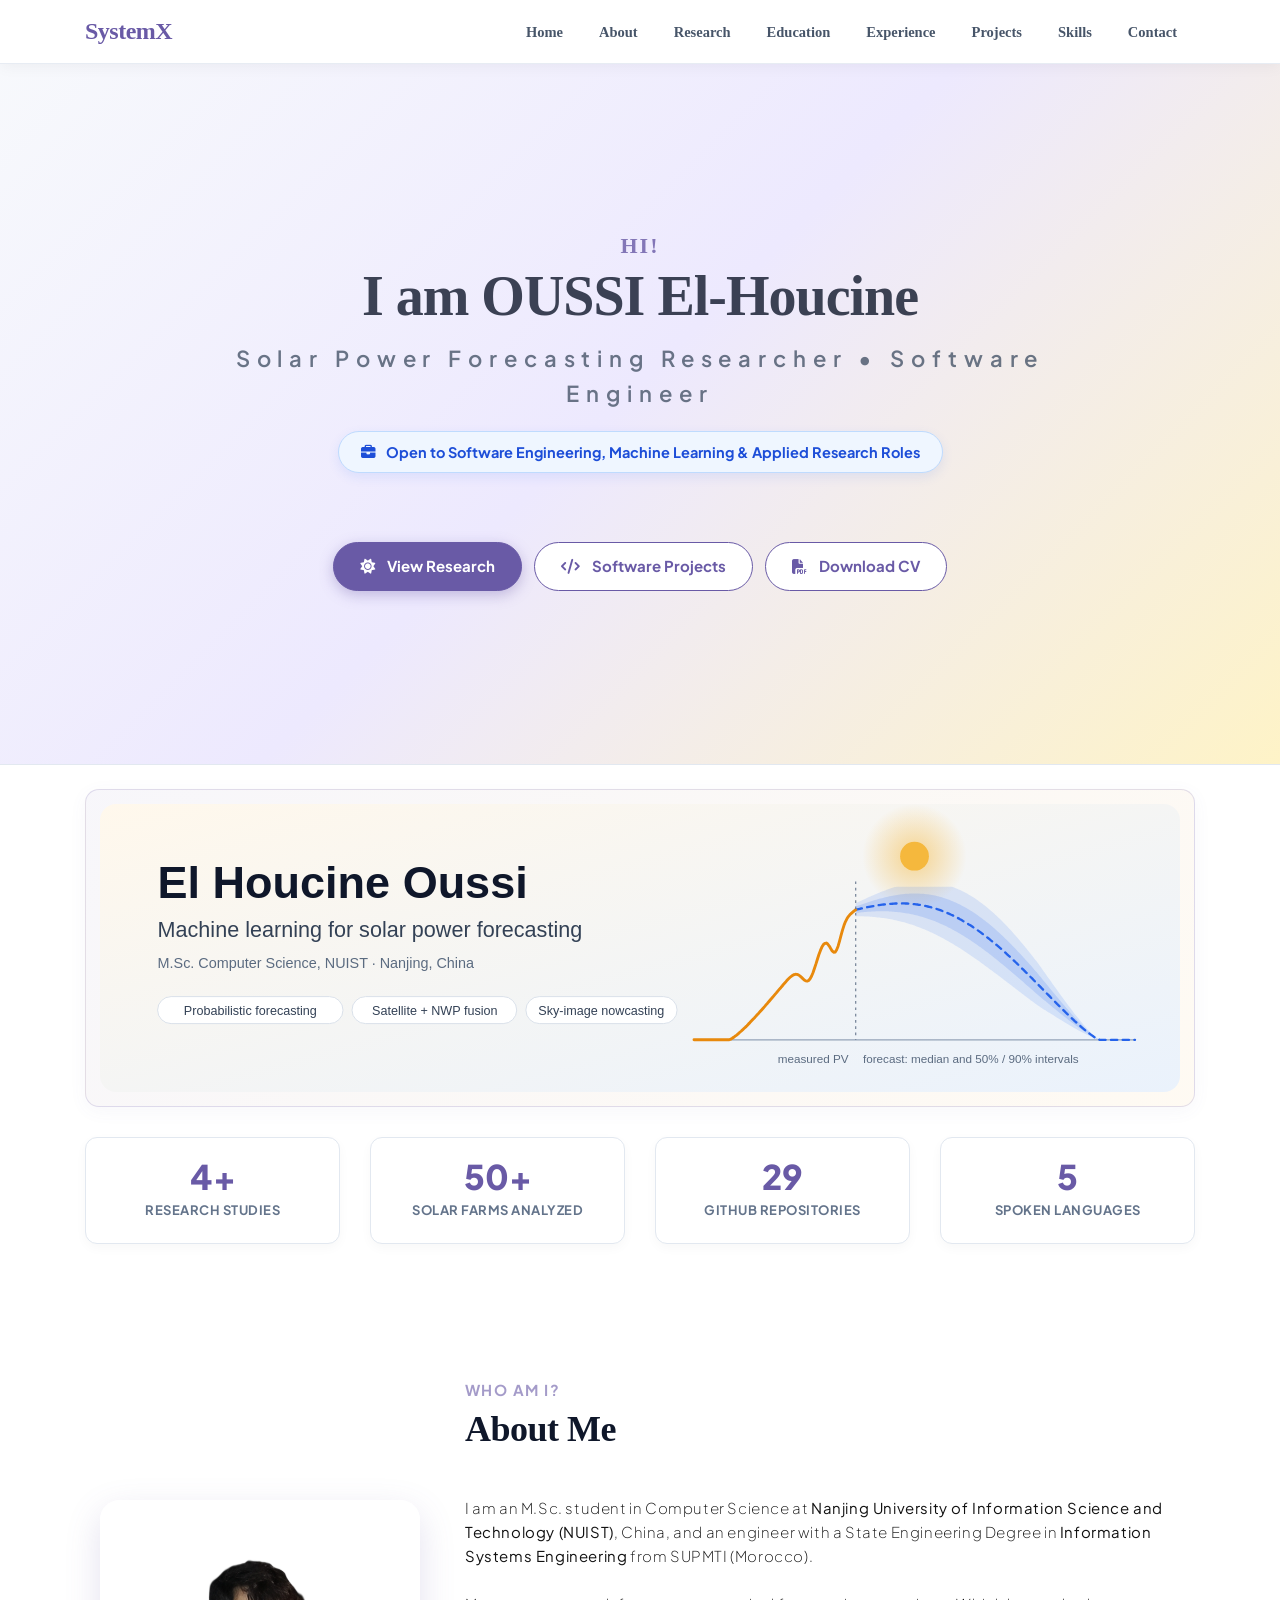
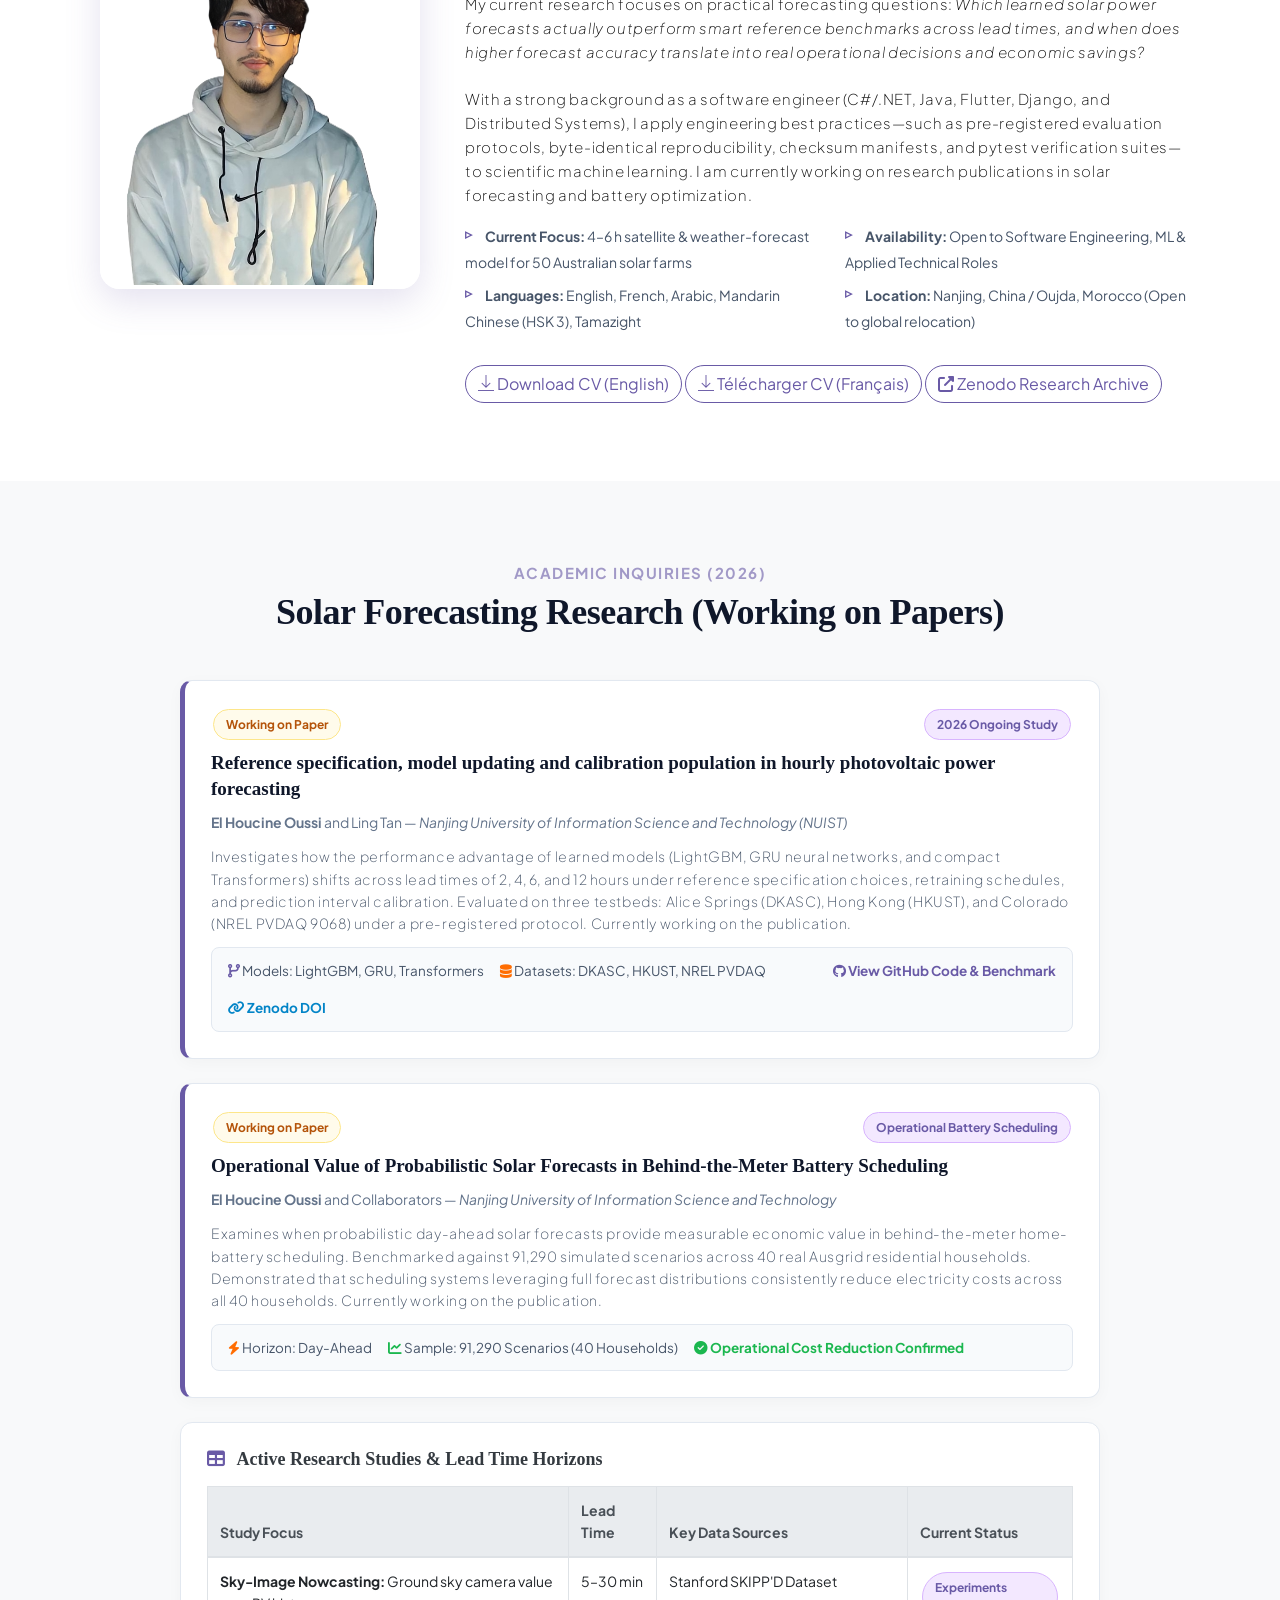
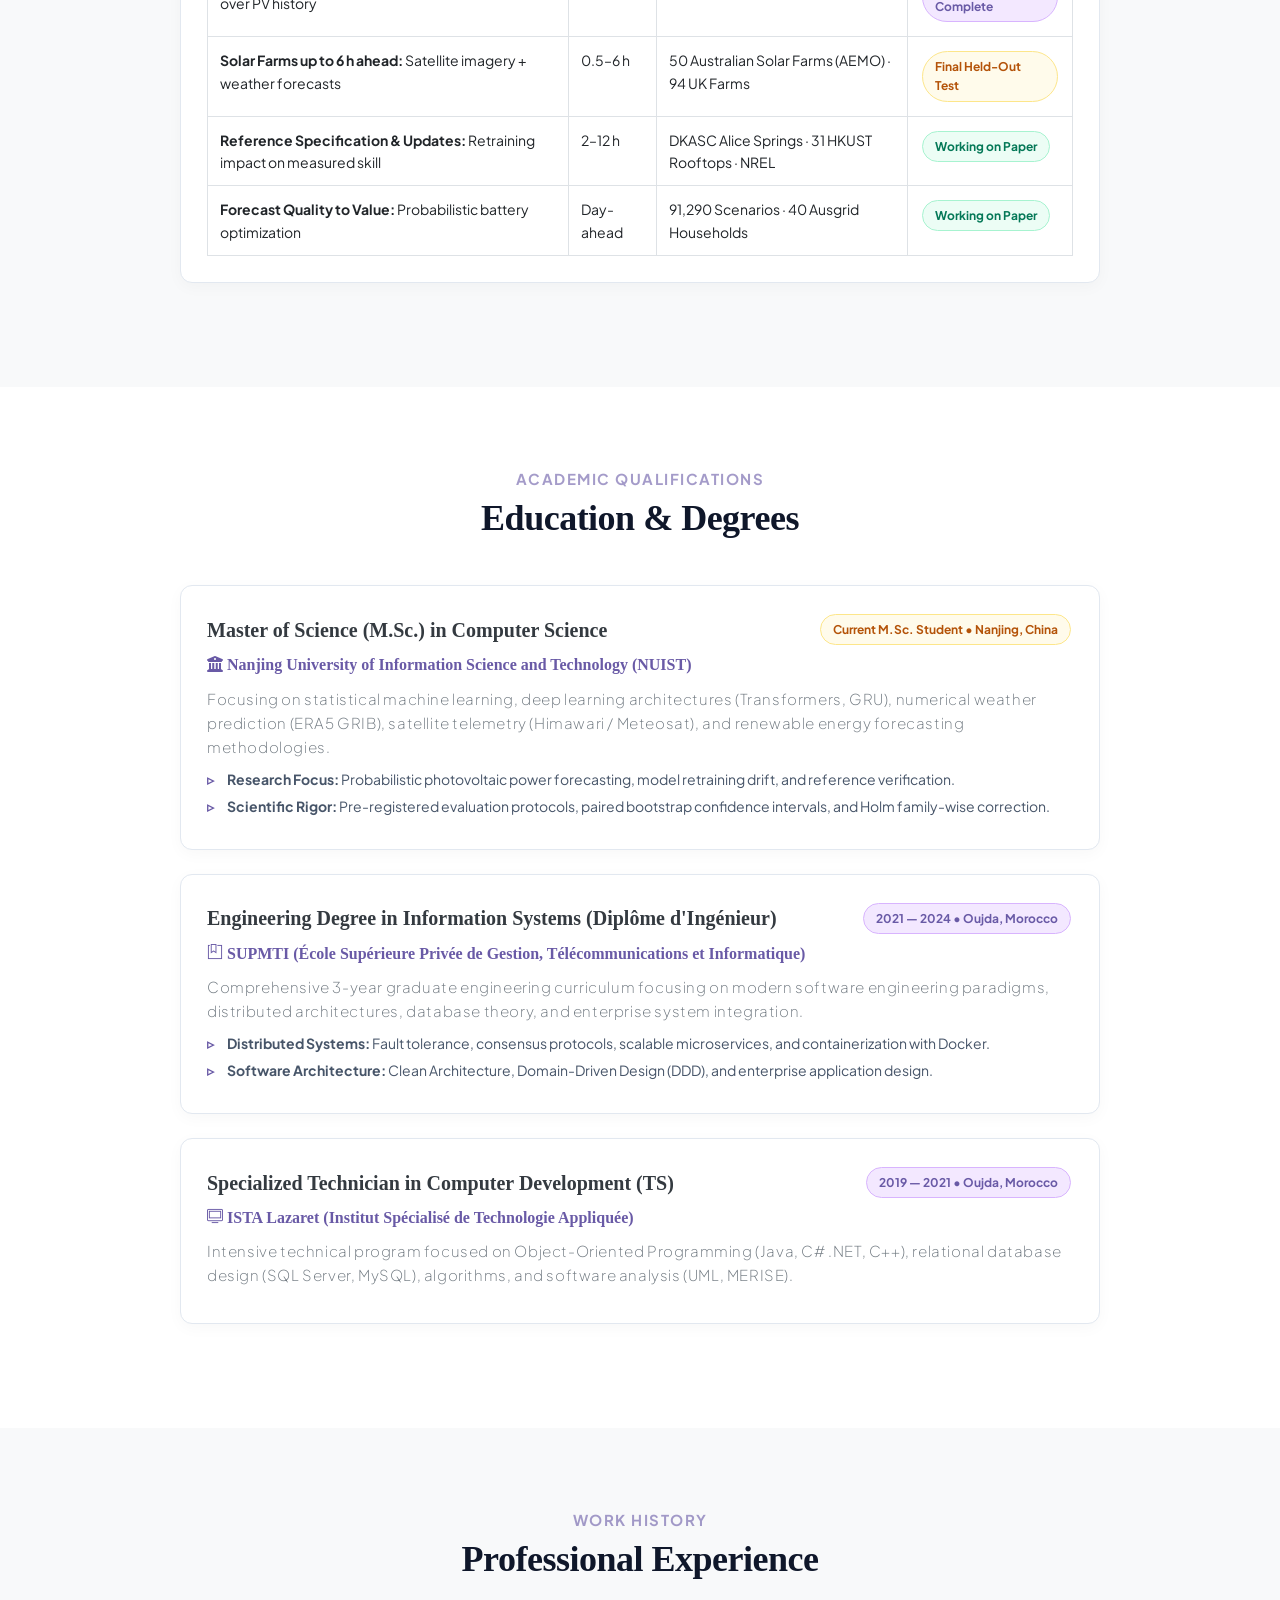
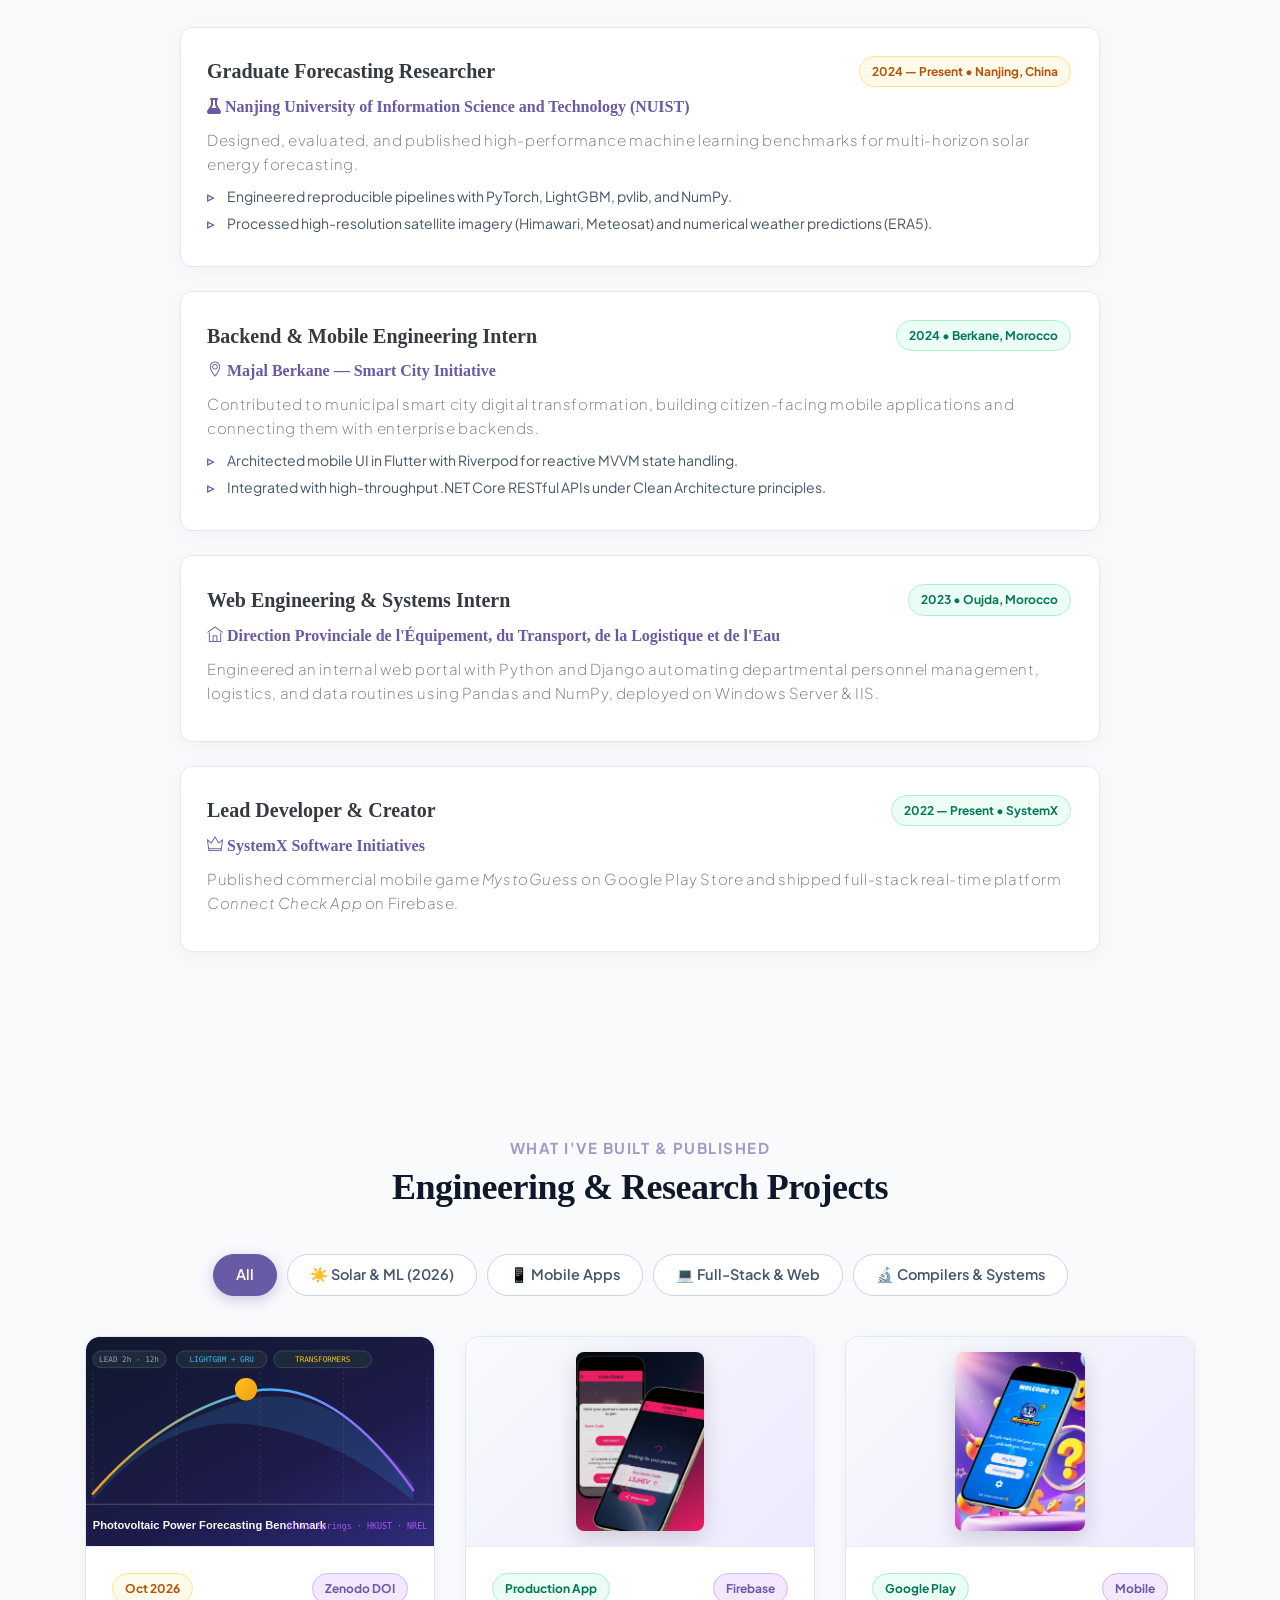
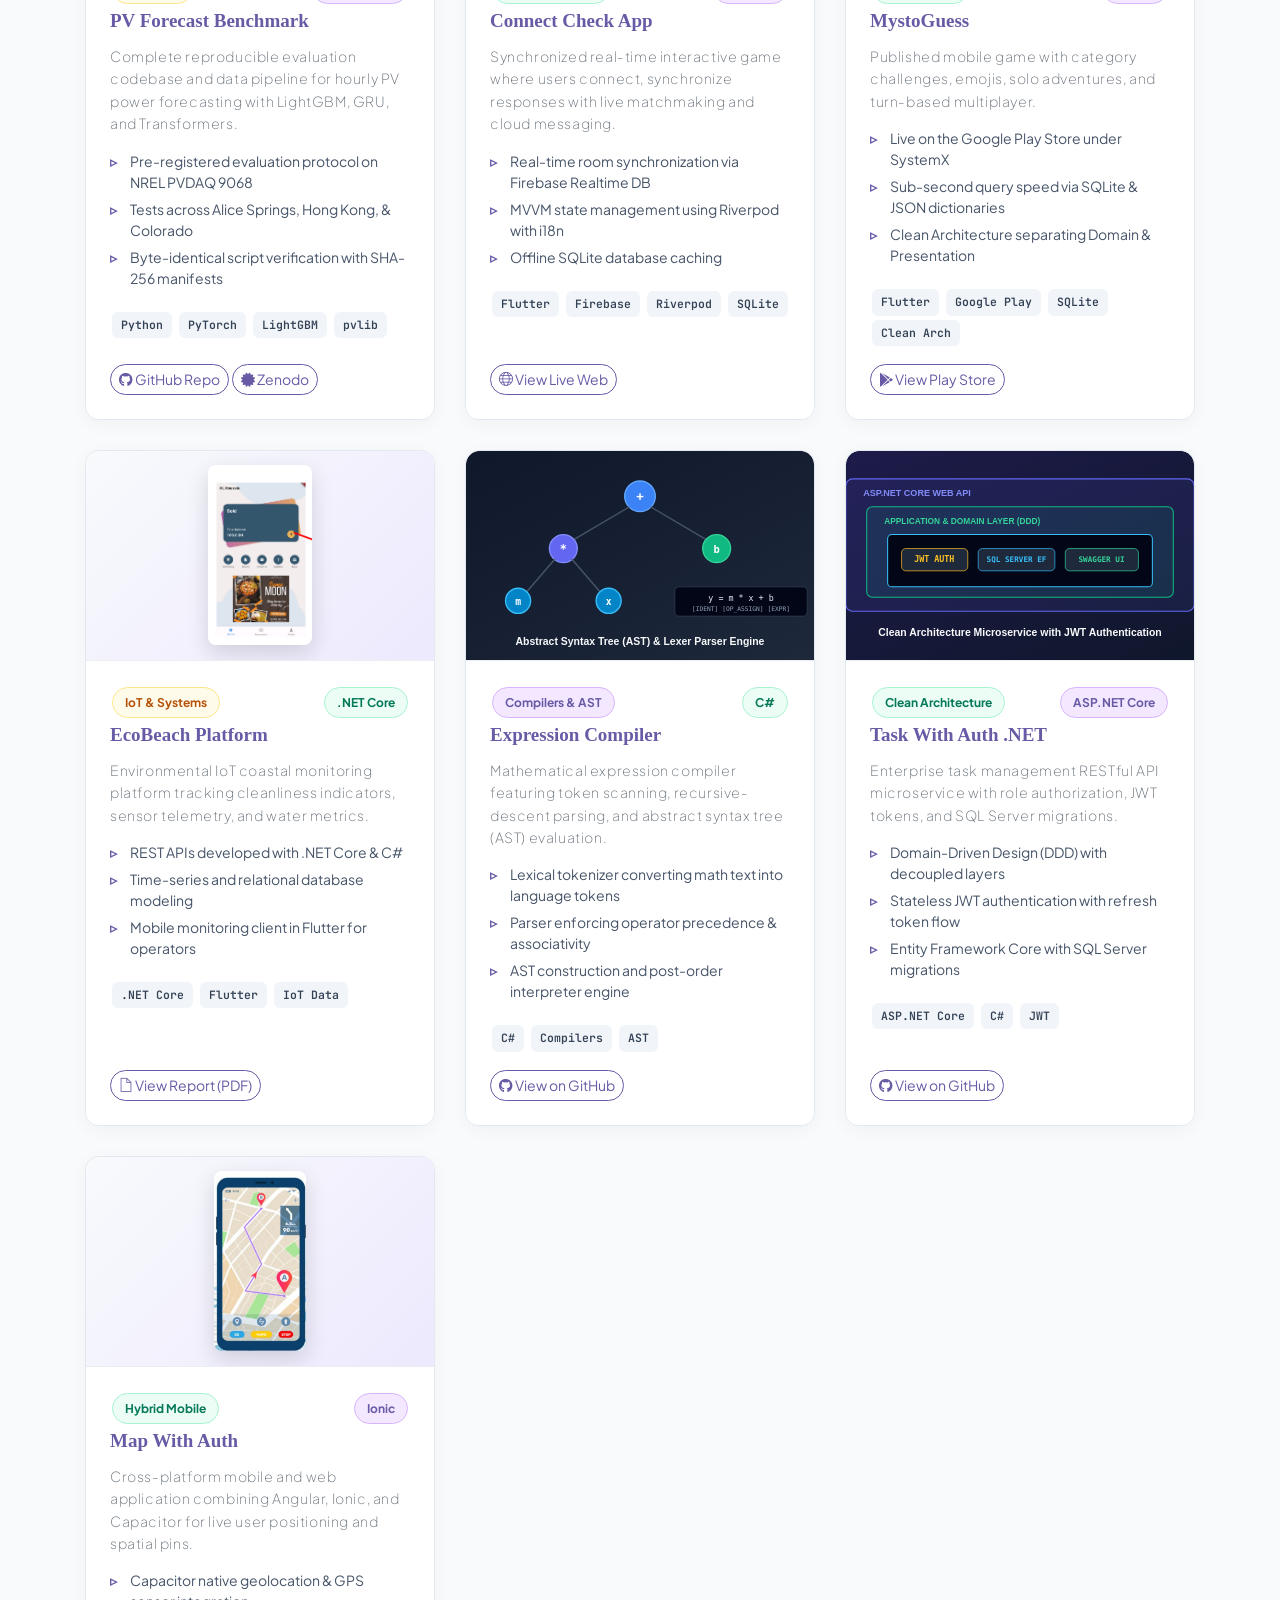
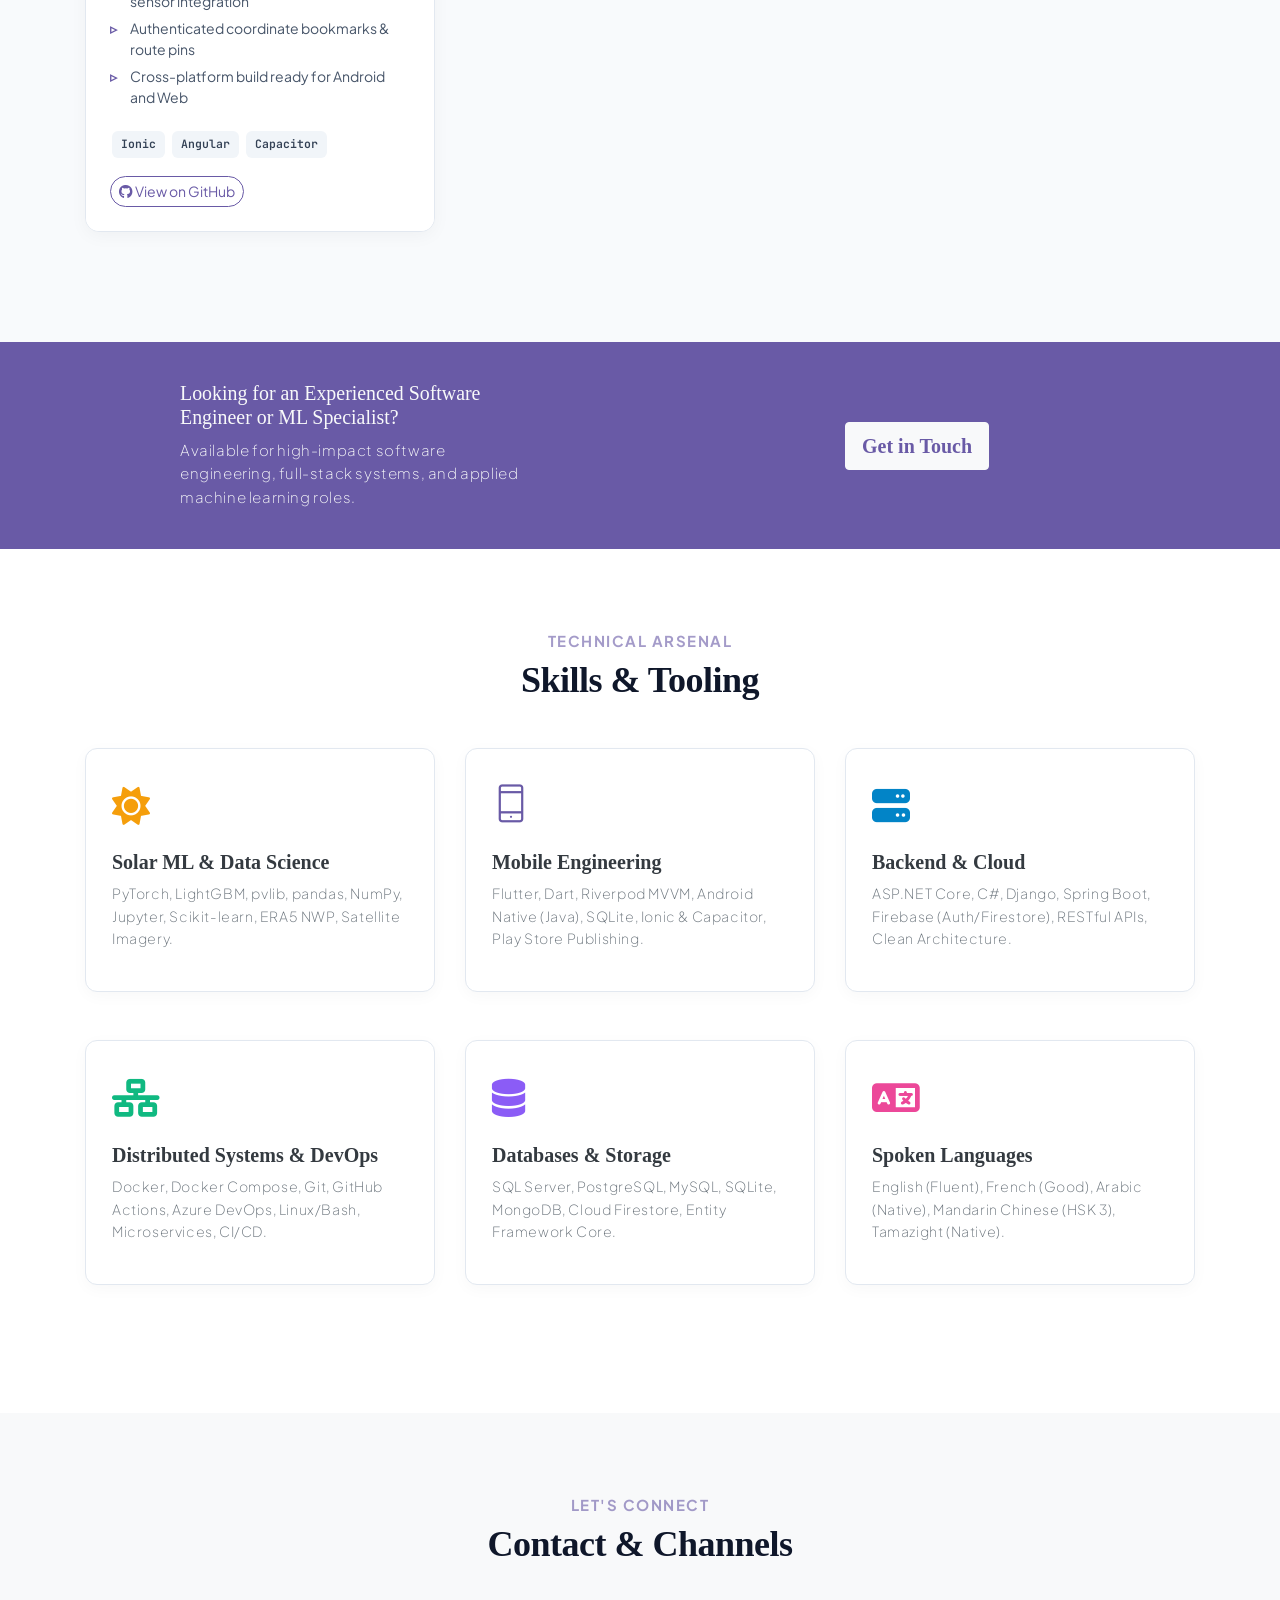
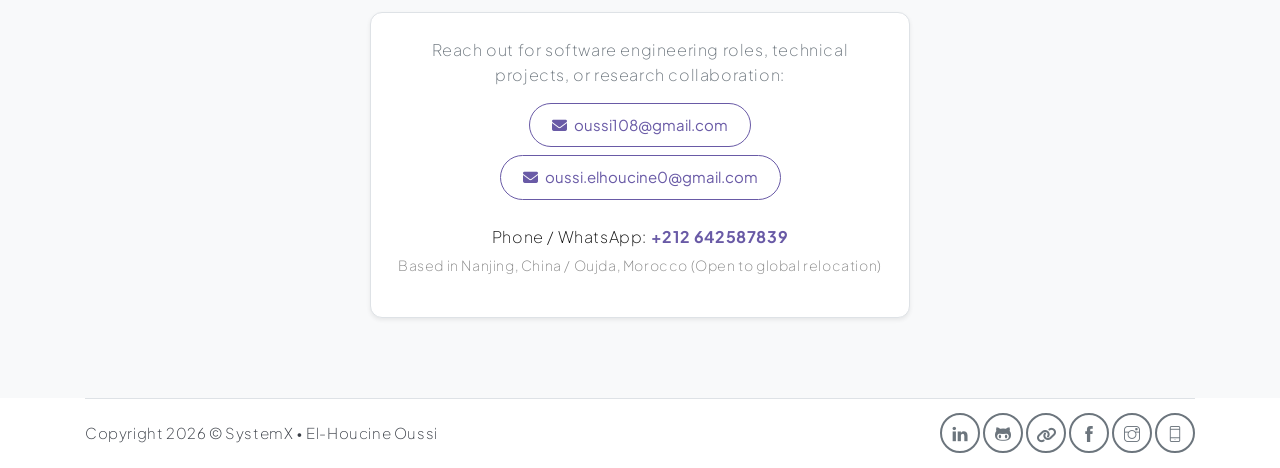
==== index.html @ 3c92953e "feat: position portfolio for software engineering and ML opportunities" ====
<!DOCTYPE html>
<html lang="en">
<head>
    <meta charset="utf-8">
    <meta name="viewport" content="width=device-width, initial-scale=1, shrink-to-fit=no">
    <meta name="description" content="Portfolio of El-Houcine Oussi, M.Sc. in Computer Science at NUIST & Information Systems Engineer from SUPMTI. Specializing in Solar Power & Renewable Energy Forecasting, Distributed Systems, Flutter, and .NET.">
    <meta name="author" content="El-Houcine Oussi">
    <title>El-Houcine OUSSI | Solar Forecasting Researcher & Software Engineer</title>
    
    <!-- Favicon -->
    <link rel="icon" href="data:image/svg+xml,<svg xmlns=%22http://www.w3.org/2000/svg%22 viewBox=%220%22 100 100%22><text y=%22.9em%22 font-size=%2290%22>☀️</text></svg>">

    <!-- Fonts & Icons -->
    <link rel="preconnect" href="https://fonts.googleapis.com">
    <link rel="preconnect" href="https://fonts.gstatic.com" crossorigin>
    <link href="https://fonts.googleapis.com/css2?family=Plus+Jakarta+Sans:wght@300;400;500;600;700;800&family=JetBrains+Mono:wght@400;500;600&display=swap" rel="stylesheet">
    <link rel="stylesheet" href="https://cdnjs.cloudflare.com/ajax/libs/font-awesome/6.5.1/css/all.min.css">
    <link rel="stylesheet" href="assets/vendors/themify-icons/css/themify-icons.css">

    <!-- Meyawo Core Styles -->
    <link rel="stylesheet" href="assets/css/meyawo.css">

    <style>
        :root {
            --primary: #695aa6;
            --primary-dark: #514488;
            --primary-light: #f3f0fc;
            --accent-solar: #f59e0b;
            --text-dark: #1e293b;
            --text-muted: #64748b;
            --bg-light: #f8fafc;
        }

        html {
            scroll-behavior: smooth;
        }

        body {
            font-family: 'Plus Jakarta Sans', sans-serif;
            color: var(--text-dark);
            background-color: #ffffff;
            line-height: 1.6;
            overflow-x: hidden;
        }

        /* ----------------------------------------------------
           1. MODERN FIXED NAVBAR
        ---------------------------------------------------- */
        .custom-navbar {
            position: fixed !important;
            top: 0 !important;
            left: 0 !important;
            width: 100% !important;
            z-index: 1050 !important;
            background: rgba(255, 255, 255, 0.98) !important;
            backdrop-filter: blur(10px) !important;
            border-bottom: 1px solid rgba(226, 232, 240, 0.8) !important;
            box-shadow: 0 2px 15px rgba(0, 0, 0, 0.05) !important;
            padding: 10px 0 !important;
            min-height: 64px !important;
            transition: all 0.3s ease !important;
        }

        .custom-navbar .container {
            display: flex !important;
            align-items: center !important;
            justify-content: space-between !important;
            min-height: auto !important;
            padding-top: 0 !important;
            padding-bottom: 0 !important;
        }

        .custom-navbar .logo {
            font-size: 24px !important;
            font-weight: 800 !important;
            color: var(--primary) !important;
            letter-spacing: -0.5px !important;
            text-decoration: none !important;
        }

        .custom-navbar .nav {
            display: flex !important;
            align-items: center !important;
            list-style: none !important;
            margin: 0 !important;
            padding: 0 !important;
        }

        .custom-navbar .nav .item {
            margin: 0 4px !important;
            opacity: 1 !important;
            visibility: visible !important;
            transform: none !important;
            transition: none !important;
        }

        .custom-navbar .nav .item .link {
            color: #475569 !important;
            font-weight: 600 !important;
            font-size: 14.5px !important;
            padding: 8px 14px !important;
            border-radius: 8px !important;
            text-decoration: none !important;
            transition: all 0.2s ease !important;
        }

        .custom-navbar .nav .item .link:hover,
        .custom-navbar .nav .item .link.active {
            color: var(--primary) !important;
            background-color: var(--primary-light) !important;
        }

        .custom-navbar .hamburger {
            display: none !important;
        }

        @media (max-width: 991.98px) {
            .custom-navbar .hamburger {
                display: block !important;
                margin-left: auto !important;
                padding: 10px !important;
            }
            .custom-navbar .hamburger .hamburger-inner,
            .custom-navbar .hamburger .hamburger-inner::before,
            .custom-navbar .hamburger .hamburger-inner::after {
                background: #334155 !important;
            }
            .custom-navbar .nav {
                position: absolute !important;
                top: 100% !important;
                left: 0 !important;
                width: 100% !important;
                background: #ffffff !important;
                flex-direction: column !important;
                padding: 15px 20px !important;
                box-shadow: 0 10px 25px rgba(0,0,0,0.1) !important;
                border-bottom: 1px solid #e2e8f0 !important;
                display: none !important;
            }
            .custom-navbar .nav.show {
                display: flex !important;
            }
            .custom-navbar .nav .item {
                width: 100% !important;
                margin: 4px 0 !important;
            }
            .custom-navbar .nav .item .link {
                display: block !important;
                padding: 10px 14px !important;
            }
        }

        /* ----------------------------------------------------
           2. HERO HEADER
        ---------------------------------------------------- */
        .header {
            position: relative !important;
            height: auto !important;
            min-height: 85vh !important;
            display: flex !important;
            align-items: center !important;
            justify-content: center !important;
            padding: 130px 0 70px 0 !important;
            background: linear-gradient(135deg, #f8fafc 0%, #ede9fe 50%, #fef3c7 100%) !important;
            border-bottom: 1px solid #e2e8f0 !important;
        }

        .header .overlay {
            display: none !important;
        }

        .header-content {
            position: relative !important;
            z-index: 2 !important;
            max-width: 900px !important;
            margin: 0 auto !important;
            padding-left: 15px !important;
            padding-right: 15px !important;
        }

        .header-title {
            margin-bottom: 12px !important;
        }

        .header-title .up {
            display: block !important;
            font-size: 22px !important;
            font-weight: 700 !important;
            color: var(--primary) !important;
            text-transform: uppercase !important;
            letter-spacing: 2px !important;
        }

        .header-title .down {
            display: block !important;
            font-size: clamp(32px, 5vw, 56px) !important;
            font-weight: 800 !important;
            color: #0f172a !important;
            letter-spacing: -1px !important;
            line-height: 1.15 !important;
        }

        .header-subtitle {
            font-size: clamp(16px, 2.5vw, 22px) !important;
            font-weight: 600 !important;
            color: #475569 !important;
            margin-top: 10px !important;
            margin-bottom: 20px !important;
        }

        .status-pill {
            display: inline-flex !important;
            align-items: center !important;
            gap: 10px !important;
            background: #eff6ff !important;
            border: 1px solid #bfdbfe !important;
            color: #1d4ed8 !important;
            padding: 10px 22px !important;
            border-radius: 50px !important;
            font-size: 14.5px !important;
            font-weight: 700 !important;
            box-shadow: 0 4px 12px rgba(37, 99, 235, 0.1) !important;
            margin-bottom: 25px !important;
            line-height: 1.4 !important;
            text-align: left !important;
        }

        .hero-btn-group {
            display: flex !important;
            flex-wrap: wrap !important;
            justify-content: center !important;
            gap: 12px !important;
        }

        .hero-btn-group .btn {
            padding: 12px 26px !important;
            font-size: 15px !important;
            font-weight: 700 !important;
            border-radius: 50px !important;
            display: inline-flex !important;
            align-items: center !important;
            gap: 8px !important;
            transition: all 0.25s ease !important;
        }

        .btn-primary {
            background-color: var(--primary) !important;
            border-color: var(--primary) !important;
            color: #ffffff !important;
            box-shadow: 0 4px 14px rgba(105, 90, 166, 0.35) !important;
        }

        .btn-primary:hover {
            background-color: var(--primary-dark) !important;
            border-color: var(--primary-dark) !important;
            transform: translateY(-2px) !important;
            box-shadow: 0 6px 20px rgba(105, 90, 166, 0.45) !important;
        }

        .btn-outline-primary {
            color: var(--primary) !important;
            border-color: var(--primary) !important;
            background: #ffffff !important;
        }

        .btn-outline-primary:hover {
            background-color: var(--primary) !important;
            color: #ffffff !important;
            transform: translateY(-2px) !important;
        }

        /* ----------------------------------------------------
           3. INTRO METRICS & BANNER SECTION
        ---------------------------------------------------- */
        .intro-strip-section {
            padding: 40px 0 20px 0 !important;
            background: #ffffff !important;
        }

        .research-banner-box {
            background: linear-gradient(135deg, rgba(105, 90, 166, 0.05) 0%, rgba(245, 158, 11, 0.05) 100%) !important;
            border: 1px solid rgba(105, 90, 166, 0.18) !important;
            border-radius: 14px !important;
            padding: 14px !important;
            margin-bottom: 30px !important;
            box-shadow: 0 4px 18px rgba(105, 90, 166, 0.05) !important;
        }

        .research-banner-box img {
            width: 100% !important;
            height: auto !important;
            border-radius: 8px !important;
            display: block !important;
        }

        .stat-box {
            background: #ffffff !important;
            border: 1px solid #e2e8f0 !important;
            border-radius: 12px !important;
            padding: 22px 15px !important;
            text-align: center !important;
            box-shadow: 0 4px 12px rgba(0, 0, 0, 0.03) !important;
            transition: transform 0.2s ease, border-color 0.2s ease !important;
            height: 100% !important;
        }

        .stat-box:hover {
            transform: translateY(-3px) !important;
            border-color: var(--primary) !important;
        }

        .stat-num {
            font-size: 34px !important;
            font-weight: 800 !important;
            color: var(--primary) !important;
            line-height: 1 !important;
            margin-bottom: 6px !important;
        }

        .stat-lbl {
            font-size: 13px !important;
            color: var(--text-muted) !important;
            font-weight: 700 !important;
            text-transform: uppercase !important;
            letter-spacing: 0.5px !important;
        }

        /* ----------------------------------------------------
           4. ABOUT ME SECTION
        ---------------------------------------------------- */
        #about {
            padding: 70px 0 !important;
            background: #ffffff !important;
        }

        .about-grid {
            display: flex !important;
            flex-wrap: wrap !important;
            align-items: center !important;
            justify-content: center !important;
            gap: 40px !important;
            text-align: left !important;
        }

        .about-img-col {
            flex: 0 0 300px !important;
            max-width: 320px !important;
            text-align: center !important;
        }

        .about-img-col img {
            width: 100% !important;
            max-width: 280px !important;
            height: auto !important;
            border-radius: 20px !important;
            box-shadow: 0 12px 35px rgba(105, 90, 166, 0.18) !important;
            border: 4px solid #ffffff !important;
        }

        .about-text-col {
            flex: 1 1 500px !important;
            min-width: 300px !important;
        }

        .about-text-col p {
            color: #475569 !important;
            font-size: 15.5px !important;
            line-height: 1.7 !important;
        }

        /* ----------------------------------------------------
           5. SHARED SECTION STYLING
        ---------------------------------------------------- */
        .section {
            padding: 80px 0 !important;
            position: relative !important;
            clear: both !important;
        }

        .section-subtitle {
            font-size: 15px !important;
            font-weight: 700 !important;
            color: var(--primary) !important;
            text-transform: uppercase !important;
            letter-spacing: 1.5px !important;
            margin-bottom: 6px !important;
        }

        .section-title {
            font-size: clamp(26px, 3.5vw, 36px) !important;
            font-weight: 800 !important;
            color: #0f172a !important;
            letter-spacing: -0.5px !important;
            margin-bottom: 45px !important;
        }

        /* ----------------------------------------------------
           6. RESEARCH PAPER CARDS
        ---------------------------------------------------- */
        .paper-card {
            background: #ffffff !important;
            border: 1px solid #e2e8f0 !important;
            border-left: 5px solid var(--primary) !important;
            border-radius: 12px !important;
            padding: 26px !important;
            margin-bottom: 24px !important;
            text-align: left !important;
            box-shadow: 0 4px 16px rgba(0, 0, 0, 0.03) !important;
            transition: all 0.25s ease !important;
        }

        .paper-card:hover {
            border-color: var(--primary) !important;
            box-shadow: 0 10px 28px rgba(105, 90, 166, 0.12) !important;
            transform: translateY(-2px) !important;
        }

        .paper-title {
            font-size: 19px !important;
            font-weight: 700 !important;
            color: #0f172a !important;
            margin-bottom: 8px !important;
            line-height: 1.4 !important;
        }

        .paper-authors {
            font-size: 14px !important;
            color: #64748b !important;
            margin-bottom: 12px !important;
        }

        .paper-meta {
            font-size: 13.5px !important;
            color: #475569 !important;
            background: #f8fafc !important;
            padding: 12px 16px !important;
            border-radius: 8px !important;
            border: 1px solid #e2e8f0 !important;
            display: flex !important;
            flex-wrap: wrap !important;
            gap: 16px !important;
            align-items: center !important;
        }

        /* ----------------------------------------------------
           7. FEATURE CARDS (Education & Experience Timeline)
        ---------------------------------------------------- */
        .feature-card {
            background: #ffffff !important;
            border: 1px solid #e2e8f0 !important;
            border-radius: 12px !important;
            padding: 26px !important;
            margin-bottom: 24px !important;
            box-shadow: 0 4px 16px rgba(0, 0, 0, 0.03) !important;
            text-align: left !important;
            transition: all 0.25s ease !important;
            height: auto !important;
        }

        .feature-card:hover {
            border-color: var(--primary) !important;
            box-shadow: 0 10px 25px rgba(105, 90, 166, 0.1) !important;
            transform: translateY(-2px) !important;
        }

        /* ----------------------------------------------------
           8. PROJECT CARDS (Clean Grid)
        ---------------------------------------------------- */
        #portfolio {
            background-color: #f8fafc !important;
            position: relative !important;
            z-index: 5 !important;
        }

        .filter-btn-group {
            display: flex !important;
            flex-wrap: wrap !important;
            justify-content: center !important;
            gap: 10px !important;
            margin-bottom: 40px !important;
        }

        .filter-btn-group .btn {
            border-radius: 50px !important;
            padding: 9px 22px !important;
            font-size: 14.5px !important;
            font-weight: 600 !important;
            border: 1px solid #cbd5e1 !important;
            color: #475569 !important;
            background: #ffffff !important;
            transition: all 0.2s ease !important;
        }

        .filter-btn-group .btn.active,
        .filter-btn-group .btn:hover {
            background: var(--primary) !important;
            color: #ffffff !important;
            border-color: var(--primary) !important;
            box-shadow: 0 4px 14px rgba(105, 90, 166, 0.3) !important;
        }

        .project-item {
            margin-bottom: 30px !important;
            display: flex !important;
        }

        .project-card {
            background: #ffffff !important;
            border: 1px solid #e2e8f0 !important;
            border-radius: 14px !important;
            overflow: hidden !important;
            height: 100% !important;
            width: 100% !important;
            display: flex !important;
            flex-direction: column !important;
            box-shadow: 0 4px 18px rgba(0, 0, 0, 0.04) !important;
            transition: transform 0.25s ease, box-shadow 0.25s ease, border-color 0.25s ease !important;
        }

        .project-card:hover {
            transform: translateY(-5px) !important;
            box-shadow: 0 14px 30px rgba(105, 90, 166, 0.15) !important;
            border-color: var(--primary) !important;
        }

        .project-img-frame {
            height: 210px !important;
            background: linear-gradient(135deg, #f8fafc 0%, #ede9fe 100%) !important;
            display: flex !important;
            align-items: center !important;
            justify-content: center !important;
            border-radius: 14px 14px 0 0 !important;
            overflow: hidden !important;
            position: relative !important;
            padding: 14px !important;
            border-bottom: 1px solid #eaedf1 !important;
        }

        .project-img-frame img.mobile-shot {
            max-height: 180px !important;
            width: auto !important;
            max-width: 85% !important;
            object-fit: contain !important;
            border-radius: 8px !important;
            box-shadow: 0 8px 22px rgba(0, 0, 0, 0.14) !important;
            transition: transform 0.3s ease !important;
        }

        .project-card:hover .project-img-frame img.mobile-shot {
            transform: scale(1.05) !important;
        }

        .project-img-frame.banner-shot {
            padding: 0 !important;
            background: #0f172a !important;
        }

        .project-img-frame.banner-shot img {
            width: 100% !important;
            height: 100% !important;
            object-fit: cover !important;
            border-radius: 14px 14px 0 0 !important;
            box-shadow: none !important;
            transition: transform 0.3s ease !important;
        }

        .project-card:hover .project-img-frame.banner-shot img {
            transform: scale(1.03) !important;
        }

        .project-card-body {
            padding: 24px !important;
            display: flex !important;
            flex-direction: column !important;
            flex-grow: 1 !important;
            text-align: left !important;
            background: #ffffff !important;
        }

        .badge-pill-custom {
            font-size: 12px !important;
            font-weight: 700 !important;
            padding: 5px 12px !important;
            border-radius: 50px !important;
            display: inline-block !important;
            margin: 2px !important;
        }

        .badge-academic {
            background-color: #f3e8ff !important;
            color: #695aa6 !important;
            border: 1px solid #d8b4fe !important;
        }

        .badge-solar {
            background-color: #fffbeb !important;
            color: #b45309 !important;
            border: 1px solid #fde68a !important;
        }

        .badge-industry {
            background-color: #ecfdf5 !important;
            color: #047857 !important;
            border: 1px solid #a7f3d0 !important;
        }

        .project-tag {
            font-size: 11.5px !important;
            padding: 4px 9px !important;
            background-color: #f1f5f9 !important;
            color: #334155 !important;
            border-radius: 6px !important;
            margin: 2px !important;
            display: inline-block !important;
            font-weight: 600 !important;
            font-family: 'JetBrains Mono', monospace !important;
        }

        .project-bullet {
            font-size: 14px !important;
            color: #475569 !important;
            margin-bottom: 6px !important;
            position: relative !important;
            padding-left: 20px !important;
            list-style: none !important;
            line-height: 1.5 !important;
        }

        .project-bullet::before {
            content: "▹" !important;
            position: absolute !important;
            left: 0 !important;
            color: var(--primary) !important;
            font-weight: bold !important;
        }
    </style>
</head>
<body data-spy="scroll" data-target=".navbar" data-offset="70">

    <!-- Page Navbar -->
    <nav class="custom-navbar" data-spy="affix" data-offset-top="20">
        <div class="container">
            <a class="logo" href="#">SystemX</a>         
            <ul class="nav">
                <li class="item"><a class="link" href="#home">Home</a></li>
                <li class="item"><a class="link" href="#about">About</a></li>
                <li class="item"><a class="link" href="#research">Research</a></li>
                <li class="item"><a class="link" href="#education">Education</a></li>
                <li class="item"><a class="link" href="#experience">Experience</a></li>
                <li class="item"><a class="link" href="#portfolio">Projects</a></li>
                <li class="item"><a class="link" href="#skills">Skills</a></li>
                <li class="item"><a class="link" href="#contact">Contact</a></li>
            </ul>
            <a href="javascript:void(0)" id="nav-toggle" class="hamburger hamburger--elastic">
                <div class="hamburger-box">
                  <div class="hamburger-inner"></div>
                </div>
            </a>
        </div>          
    </nav><!-- End of Page Navbar -->

    <!-- Page Header (Classic Meyawo Hero) -->
    <header id="home" class="header">
        <div class="overlay"></div>
        <div class="header-content container text-center">
            
            <h1 class="header-title">
                <span class="up">HI!</span>
                <span class="down">I am OUSSI El-Houcine</span>
            </h1>
            <p class="header-subtitle">Solar Power Forecasting Researcher • Software Engineer</p>            
            
            <div>
                <span class="status-pill">
                    <i class="fas fa-briefcase"></i> Open to Software Engineering, Machine Learning & Applied Research Roles
                </span>
            </div>

            <div class="hero-btn-group mt-4">
                <a href="#research" class="btn btn-primary btn-rounded me-2" style="padding: 10px 24px; font-size: 15px;">
                    <i class="fas fa-sun mr-1"></i> View Research
                </a>
                <a href="#portfolio" class="btn btn-outline-primary btn-rounded me-2" style="padding: 10px 24px; font-size: 15px;">
                    <i class="fas fa-code mr-1"></i> Software Projects
                </a>
                <a href="assets/docs/CV_English.pdf" download class="btn btn-outline-primary btn-rounded" style="padding: 10px 24px; font-size: 15px;">
                    <i class="fas fa-file-pdf mr-1"></i> Download CV
                </a>
            </div>
        </div>              
    </header><!-- End of Page Header -->

    <!-- Research Banner Bar -->
    <div class="container mt-4">
        <div class="research-banner-box">
            <picture>
                <source media="(prefers-color-scheme: dark)" srcset="assets/imgs/banner-dark.svg">
                <img src="assets/imgs/banner-light.svg" alt="El Houcine Oussi - machine learning for solar power forecasting">
            </picture>
        </div>
    </div>

    <!-- Quick Stats Metric Strip -->
    <div class="container mb-5">
        <div class="row">
            <div class="col-6 col-md-3 mb-3">
                <div class="stat-box">
                    <div class="stat-num">4+</div>
                    <div class="stat-lbl">Research Studies</div>
                </div>
            </div>
            <div class="col-6 col-md-3 mb-3">
                <div class="stat-box">
                    <div class="stat-num">50+</div>
                    <div class="stat-lbl">Solar Farms Analyzed</div>
                </div>
            </div>
            <div class="col-6 col-md-3 mb-3">
                <div class="stat-box">
                    <div class="stat-num">29</div>
                    <div class="stat-lbl">GitHub Repositories</div>
                </div>
            </div>
            <div class="col-6 col-md-3 mb-3">
                <div class="stat-box">
                    <div class="stat-num">5</div>
                    <div class="stat-lbl">Spoken Languages</div>
                </div>
            </div>
        </div>
    </div>

    <!-- About Section -->
    <section class="section pt-0" id="about">
        <div class="container text-center">
            <div class="row align-items-center justify-content-center text-left" style="gap: 20px 0;">
                <div class="col-lg-4 text-center mb-4 mb-lg-0">
                    <img src="assets/imgs/my-image.png" alt="El-Houcine Oussi Profile Photo" 
                         style="width: 100%; max-width: 320px; border-radius: 20px; box-shadow: 0 12px 35px rgba(105, 90, 166, 0.18); border: 4px solid #ffffff;">
                </div>
                <div class="col-lg-8">
                    
                    <p class="section-subtitle">Who Am I?</p>
                    <h2 class="section-title mb-3">About Me</h2>
                    <p>
                        I am an M.Sc. student in Computer Science at <strong>Nanjing University of Information Science and Technology (NUIST)</strong>, China, and an engineer with a State Engineering Degree in <strong>Information Systems Engineering</strong> from SUPMTI (Morocco).
                        <br><br>
                        My current research focuses on practical forecasting questions: <em>Which learned solar power forecasts actually outperform smart reference benchmarks across lead times, and when does higher forecast accuracy translate into real operational decisions and economic savings?</em>
                        <br><br>
                        With a strong background as a software engineer (C#/.NET, Java, Flutter, Django, and Distributed Systems), I apply engineering best practices—such as pre-registered evaluation protocols, byte-identical reproducibility, checksum manifests, and pytest verification suites—to scientific machine learning. I am currently working on research publications in solar forecasting and battery optimization.
                    </p>
    
                    <div class="row text-left mt-3 mb-3">
                        <div class="col-md-6 mb-2">
                            <span class="project-bullet"><strong>Current Focus:</strong> 4–6 h satellite & weather-forecast model for 50 Australian solar farms</span>
                        </div>
                        <div class="col-md-6 mb-2">
                            <span class="project-bullet"><strong>Availability:</strong> Open to Software Engineering, ML & Applied Technical Roles</span>
                        </div>
                        <div class="col-md-6 mb-2">
                            <span class="project-bullet"><strong>Languages:</strong> English, French, Arabic, Mandarin Chinese (HSK 3), Tamazight</span>
                        </div>
                        <div class="col-md-6 mb-2">
                            <span class="project-bullet"><strong>Location:</strong> Nanjing, China / Oujda, Morocco (Open to global relocation)</span>
                        
                </div>
            </div>

                    <!-- CV Buttons -->
                    <div class="mt-4">
                        <a href="assets/docs/CV_English.pdf" download class="btn-rounded btn btn-outline-primary me-2 mb-2">
                            <i class="ti-download"></i> Download CV (English)
                        </a>
                        <a href="assets/docs/CV_French.pdf" download class="btn-rounded btn btn-outline-primary me-2 mb-2">
                            <i class="ti-download"></i> Télécharger CV (Français)
                        </a>
                        <a href="https://doi.org/10.5281/zenodo.23590205" target="_blank" class="btn-rounded btn btn-outline-primary mb-2">
                            <i class="fas fa-external-link-alt"></i> Zenodo Research Archive
                        </a>
                    </div>
                </div>
            </div>
        </div>
    </section><!-- End of About Section -->

    <!-- Recent 2026 Research Section -->
    <section class="section" id="research" style="background-color: #f8f9fa;">
        <div class="container text-center">
            <p class="section-subtitle">Academic Inquiries (2026)</p>
            <h6 class="section-title mb-5">Solar Forecasting Research (Working on Papers)</h6>

            <div class="row justify-content-center">
                <div class="col-lg-10">
                    
                    <!-- Research Study 1 -->
                    <div class="paper-card">
                        <div class="d-flex justify-content-between align-items-center mb-2">
                            <span class="badge-pill-custom badge-solar">Working on Paper</span>
                            <span class="badge-pill-custom badge-academic">2026 Ongoing Study</span>
                        </div>
                        <h4 class="paper-title">
                            Reference specification, model updating and calibration population in hourly photovoltaic power forecasting
                        </h4>
                        <div class="paper-authors">
                            <strong>El Houcine Oussi</strong> and Ling Tan — <em>Nanjing University of Information Science and Technology (NUIST)</em>
                        </div>
                        <p style="font-size: 14px; color: #475569; line-height: 1.6; margin-bottom: 12px;">
                            Investigates how the performance advantage of learned models (LightGBM, GRU neural networks, and compact Transformers) shifts across lead times of 2, 4, 6, and 12 hours under reference specification choices, retraining schedules, and prediction interval calibration. Evaluated on three testbeds: Alice Springs (DKASC), Hong Kong (HKUST), and Colorado (NREL PVDAQ 9068) under a pre-registered protocol. Currently working on the publication.
                        </p>
                        <div class="paper-meta">
                            <span><i class="fas fa-code-branch text-primary"></i> Models: LightGBM, GRU, Transformers</span>
                            <span><i class="fas fa-database text-warning"></i> Datasets: DKASC, HKUST, NREL PVDAQ</span>
                            <a href="https://github.com/Oussi108/pv-forecast-reference-evaluation" target="_blank" style="color: #695aa6; font-weight: 700; margin-left: auto;">
                                <i class="fab fa-github"></i> View GitHub Code & Benchmark
                            </a>
                            <a href="https://doi.org/10.5281/zenodo.23590205" target="_blank" style="color: #0284c7; font-weight: 700;">
                                <i class="fas fa-link"></i> Zenodo DOI
                            </a>
                        </div>
                    </div>

                    <!-- Research Study 2 -->
                    <div class="paper-card">
                        <div class="d-flex justify-content-between align-items-center mb-2">
                            <span class="badge-pill-custom badge-solar">Working on Paper</span>
                            <span class="badge-pill-custom badge-academic">Operational Battery Scheduling</span>
                        </div>
                        <h4 class="paper-title">
                            Operational Value of Probabilistic Solar Forecasts in Behind-the-Meter Battery Scheduling
                        </h4>
                        <div class="paper-authors">
                            <strong>El Houcine Oussi</strong> and Collaborators — <em>Nanjing University of Information Science and Technology</em>
                        </div>
                        <p style="font-size: 14px; color: #475569; line-height: 1.6; margin-bottom: 12px;">
                            Examines when probabilistic day-ahead solar forecasts provide measurable economic value in behind-the-meter home-battery scheduling. Benchmarked against 91,290 simulated scenarios across 40 real Ausgrid residential households. Demonstrated that scheduling systems leveraging full forecast distributions consistently reduce electricity costs across all 40 households. Currently working on the publication.
                        </p>
                        <div class="paper-meta">
                            <span><i class="fas fa-bolt text-warning"></i> Horizon: Day-Ahead</span>
                            <span><i class="fas fa-chart-line text-success"></i> Sample: 91,290 Scenarios (40 Households)</span>
                            <span class="text-success font-weight-bold"><i class="fas fa-check-circle"></i> Operational Cost Reduction Confirmed</span>
                        </div>
                    </div>

                    <!-- Research Studies Matrix Table -->
                    <div class="feature-card mt-4 mb-4">
                        <h5 style="font-size: 18px; font-weight: 700; color: #343a40; margin-bottom: 15px;">
                            <i class="fas fa-table mr-2 text-primary"></i> Active Research Studies & Lead Time Horizons
                        </h5>
                        <div class="table-responsive">
                            <table class="table table-bordered table-hover mb-0" style="font-size: 14px;">
                                <thead class="thead-light">
                                    <tr>
                                        <th>Study Focus</th>
                                        <th>Lead Time</th>
                                        <th>Key Data Sources</th>
                                        <th>Current Status</th>
                                    </tr>
                                </thead>
                                <tbody>
                                    <tr>
                                        <td><strong>Sky-Image Nowcasting:</strong> Ground sky camera value over PV history</td>
                                        <td>5–30 min</td>
                                        <td>Stanford SKIPP'D Dataset</td>
                                        <td><span class="badge-pill-custom badge-academic">Experiments Complete</span></td>
                                    </tr>
                                    <tr>
                                        <td><strong>Solar Farms up to 6 h ahead:</strong> Satellite imagery + weather forecasts</td>
                                        <td>0.5–6 h</td>
                                        <td>50 Australian Solar Farms (AEMO) · 94 UK Farms</td>
                                        <td><span class="badge-pill-custom badge-solar">Final Held-Out Test</span></td>
                                    </tr>
                                    <tr>
                                        <td><strong>Reference Specification & Updates:</strong> Retraining impact on measured skill</td>
                                        <td>2–12 h</td>
                                        <td>DKASC Alice Springs · 31 HKUST Rooftops · NREL</td>
                                        <td><span class="badge-pill-custom badge-industry">Working on Paper</span></td>
                                    </tr>
                                    <tr>
                                        <td><strong>Forecast Quality to Value:</strong> Probabilistic battery optimization</td>
                                        <td>Day-ahead</td>
                                        <td>91,290 Scenarios · 40 Ausgrid Households</td>
                                        <td><span class="badge-pill-custom badge-industry">Working on Paper</span></td>
                                    </tr>
                                </tbody>
                            </table>
                        </div>
                    </div>

                </div>
            </div>
        </div>
    </section><!-- End of Research Section -->

    <!-- Education Section -->
    <section class="section" id="education">
        <div class="container text-center">
            <p class="section-subtitle">Academic Qualifications</p>
            <h6 class="section-title mb-6">Education & Degrees</h6>

            <div class="row justify-content-center">
                <div class="col-lg-10">
                    
                    <!-- Degree 1: NUIST -->
                    <div class="feature-card mb-4 text-left">
                        <div class="d-flex flex-wrap justify-content-between align-items-center mb-2">
                            <h5 style="font-size: 20px; font-weight: 700; color: #343a40; margin-bottom: 0;">
                                Master of Science (M.Sc.) in Computer Science
                            </h5>
                            <span class="badge-pill-custom badge-solar">Current M.Sc. Student • Nanjing, China</span>
                        </div>
                        <h6 style="color: #695aa6; font-weight: 600; margin-bottom: 12px;">
                            <i class="fas fa-university"></i> Nanjing University of Information Science and Technology (NUIST)
                        </h6>
                        <p style="color: #6c757d; font-size: 15px; margin-bottom: 10px;">
                            Focusing on statistical machine learning, deep learning architectures (Transformers, GRU), numerical weather prediction (ERA5 GRIB), satellite telemetry (Himawari / Meteosat), and renewable energy forecasting methodologies.
                        </p>
                        <ul style="padding-left: 0; margin-bottom: 0;">
                            <li class="project-bullet"><strong>Research Focus:</strong> Probabilistic photovoltaic power forecasting, model retraining drift, and reference verification.</li>
                            <li class="project-bullet"><strong>Scientific Rigor:</strong> Pre-registered evaluation protocols, paired bootstrap confidence intervals, and Holm family-wise correction.</li>
                        </ul>
                    </div>

                    <!-- Degree 2: SUPMTI -->
                    <div class="feature-card mb-4 text-left">
                        <div class="d-flex flex-wrap justify-content-between align-items-center mb-2">
                            <h5 style="font-size: 20px; font-weight: 700; color: #343a40; margin-bottom: 0;">
                                Engineering Degree in Information Systems (Diplôme d'Ingénieur)
                            </h5>
                            <span class="badge-pill-custom badge-academic">2021 — 2024 • Oujda, Morocco</span>
                        </div>
                        <h6 style="color: #695aa6; font-weight: 600; margin-bottom: 12px;">
                            <i class="ti-bookmark-alt"></i> SUPMTI (École Supérieure Privée de Gestion, Télécommunications et Informatique)
                        </h6>
                        <p style="color: #6c757d; font-size: 15px; margin-bottom: 10px;">
                            Comprehensive 3-year graduate engineering curriculum focusing on modern software engineering paradigms, distributed architectures, database theory, and enterprise system integration.
                        </p>
                        <ul style="padding-left: 0; margin-bottom: 0;">
                            <li class="project-bullet"><strong>Distributed Systems:</strong> Fault tolerance, consensus protocols, scalable microservices, and containerization with Docker.</li>
                            <li class="project-bullet"><strong>Software Architecture:</strong> Clean Architecture, Domain-Driven Design (DDD), and enterprise application design.</li>
                        </ul>
                    </div>

                    <!-- Degree 3: ISTA Lazaret -->
                    <div class="feature-card mb-4 text-left">
                        <div class="d-flex flex-wrap justify-content-between align-items-center mb-2">
                            <h5 style="font-size: 20px; font-weight: 700; color: #343a40; margin-bottom: 0;">
                                Specialized Technician in Computer Development (TS)
                            </h5>
                            <span class="badge-pill-custom badge-academic">2019 — 2021 • Oujda, Morocco</span>
                        </div>
                        <h6 style="color: #695aa6; font-weight: 600; margin-bottom: 12px;">
                            <i class="ti-desktop"></i> ISTA Lazaret (Institut Spécialisé de Technologie Appliquée)
                        </h6>
                        <p style="color: #6c757d; font-size: 15px; margin-bottom: 10px;">
                            Intensive technical program focused on Object-Oriented Programming (Java, C# .NET, C++), relational database design (SQL Server, MySQL), algorithms, and software analysis (UML, MERISE).
                        </p>
                    </div>

                </div>
            </div>
        </div>
    </section><!-- End of Education Section -->

    <!-- Experience Section -->
    <section class="section" id="experience" style="background-color: #f8f9fa;">
        <div class="container text-center">
            <p class="section-subtitle">Work History</p>
            <h6 class="section-title mb-6">Professional Experience</h6>

            <div class="row justify-content-center">
                <div class="col-lg-10">
                    
                    <!-- Job 1 -->
                    <div class="feature-card mb-4 text-left">
                        <div class="d-flex flex-wrap justify-content-between align-items-center mb-2">
                            <h5 style="font-size: 20px; font-weight: 700; color: #343a40; margin-bottom: 0;">
                                Graduate Forecasting Researcher
                            </h5>
                            <span class="badge-pill-custom badge-solar">2024 — Present • Nanjing, China</span>
                        </div>
                        <h6 style="color: #695aa6; font-weight: 600; margin-bottom: 12px;">
                            <i class="fas fa-flask"></i> Nanjing University of Information Science and Technology (NUIST)
                        </h6>
                        <p style="color: #6c757d; font-size: 15px; margin-bottom: 10px;">
                            Designed, evaluated, and published high-performance machine learning benchmarks for multi-horizon solar energy forecasting.
                        </p>
                        <ul style="padding-left: 0; margin-bottom: 0;">
                            <li class="project-bullet">Engineered reproducible pipelines with PyTorch, LightGBM, pvlib, and NumPy.</li>
                            <li class="project-bullet">Processed high-resolution satellite imagery (Himawari, Meteosat) and numerical weather predictions (ERA5).</li>
                        </ul>
                    </div>

                    <!-- Job 2 -->
                    <div class="feature-card mb-4 text-left">
                        <div class="d-flex flex-wrap justify-content-between align-items-center mb-2">
                            <h5 style="font-size: 20px; font-weight: 700; color: #343a40; margin-bottom: 0;">
                                Backend & Mobile Engineering Intern
                            </h5>
                            <span class="badge-pill-custom badge-industry">2024 • Berkane, Morocco</span>
                        </div>
                        <h6 style="color: #695aa6; font-weight: 600; margin-bottom: 12px;">
                            <i class="ti-location-pin"></i> Majal Berkane — Smart City Initiative
                        </h6>
                        <p style="color: #6c757d; font-size: 15px; margin-bottom: 10px;">
                            Contributed to municipal smart city digital transformation, building citizen-facing mobile applications and connecting them with enterprise backends.
                        </p>
                        <ul style="padding-left: 0; margin-bottom: 0;">
                            <li class="project-bullet">Architected mobile UI in Flutter with Riverpod for reactive MVVM state handling.</li>
                            <li class="project-bullet">Integrated with high-throughput .NET Core RESTful APIs under Clean Architecture principles.</li>
                        </ul>
                    </div>

                    <!-- Job 3 -->
                    <div class="feature-card mb-4 text-left">
                        <div class="d-flex flex-wrap justify-content-between align-items-center mb-2">
                            <h5 style="font-size: 20px; font-weight: 700; color: #343a40; margin-bottom: 0;">
                                Web Engineering & Systems Intern
                            </h5>
                            <span class="badge-pill-custom badge-industry">2023 • Oujda, Morocco</span>
                        </div>
                        <h6 style="color: #695aa6; font-weight: 600; margin-bottom: 12px;">
                            <i class="ti-home"></i> Direction Provinciale de l'Équipement, du Transport, de la Logistique et de l'Eau
                        </h6>
                        <p style="color: #6c757d; font-size: 15px; margin-bottom: 10px;">
                            Engineered an internal web portal with Python and Django automating departmental personnel management, logistics, and data routines using Pandas and NumPy, deployed on Windows Server & IIS.
                        </p>
                    </div>

                    <!-- Job 4 -->
                    <div class="feature-card mb-4 text-left">
                        <div class="d-flex flex-wrap justify-content-between align-items-center mb-2">
                            <h5 style="font-size: 20px; font-weight: 700; color: #343a40; margin-bottom: 0;">
                                Lead Developer & Creator
                            </h5>
                            <span class="badge-pill-custom badge-industry">2022 — Present • SystemX</span>
                        </div>
                        <h6 style="color: #695aa6; font-weight: 600; margin-bottom: 12px;">
                            <i class="ti-crown"></i> SystemX Software Initiatives
                        </h6>
                        <p style="color: #6c757d; font-size: 15px; margin-bottom: 10px;">
                            Published commercial mobile game <em>MystoGuess</em> on Google Play Store and shipped full-stack real-time platform <em>Connect Check App</em> on Firebase.
                        </p>
                    </div>

                </div>
            </div>
        </div>
    </section><!-- End of Experience Section -->

    <!-- Projects Section (Categorized Grid with Dedicated Visual Frames) -->
    <section class="section" id="portfolio" style="background-color: #f8fafc; position: relative; z-index: 5;">
        <div class="container text-center">
            <p class="section-subtitle">What I've Built & Published</p>
            <h6 class="section-title mb-4">Engineering & Research Projects</h6>

            <!-- Interactive Filters -->
            <div class="filter-btn-group">
                <button class="btn btn-outline-primary active filter-btn" data-filter="all">All</button>
                <button class="btn btn-outline-primary filter-btn" data-filter="research">☀️ Solar & ML (2026)</button>
                <button class="btn btn-outline-primary filter-btn" data-filter="mobile">📱 Mobile Apps</button>
                <button class="btn btn-outline-primary filter-btn" data-filter="web">💻 Full-Stack & Web</button>
                <button class="btn btn-outline-primary filter-btn" data-filter="systems">🔬 Compilers & Systems</button>
            </div>

            <!-- Project Cards Grid -->
            <div class="row">

                <!-- Project 1: PV Forecast Evaluation (Custom SVG Preview) -->
                <div class="col-md-6 col-lg-4 mb-4 project-item" data-category="research">
                    <div class="project-card">
                        <div class="project-img-frame banner-shot">
                            <img src="assets/imgs/pv-forecast-preview.svg" alt="PV Forecast Benchmark">
                        </div>
                        <div class="project-card-body">
                            <div class="d-flex justify-content-between align-items-center mb-1">
                                <span class="badge-pill-custom badge-solar">Oct 2026</span>
                                <span class="badge-pill-custom badge-academic">Zenodo DOI</span>
                            </div>
                            <h5 class="card-title" style="font-size: 19px; font-weight: 700;">PV Forecast Benchmark</h5>
                            <p class="card-text" style="font-size: 14px; color: #6c757d;">
                                Complete reproducible evaluation codebase and data pipeline for hourly PV power forecasting with LightGBM, GRU, and Transformers.
                            </p>
                            <ul style="padding-left: 0; margin-bottom: 15px;">
                                <li class="project-bullet">Pre-registered evaluation protocol on NREL PVDAQ 9068</li>
                                <li class="project-bullet">Tests across Alice Springs, Hong Kong, & Colorado</li>
                                <li class="project-bullet">Byte-identical script verification with SHA-256 manifests</li>
                            </ul>
                            <div class="mb-3">
                                <span class="project-tag">Python</span>
                                <span class="project-tag">PyTorch</span>
                                <span class="project-tag">LightGBM</span>
                                <span class="project-tag">pvlib</span>
                            </div>
                            <div class="mt-auto">
                                <a href="https://github.com/Oussi108/pv-forecast-reference-evaluation" class="btn btn-outline-primary btn-sm btn-rounded" target="_blank">
                                    <i class="fab fa-github"></i> GitHub Repo
                                </a>
                                <a href="https://doi.org/10.5281/zenodo.23590205" class="btn btn-outline-primary btn-sm btn-rounded" target="_blank">
                                    <i class="fas fa-certificate"></i> Zenodo
                                </a>
                            </div>
                        </div>
                    </div>
                </div>

                <!-- Project 2: Connect Check App (Refined Mobile Frame) -->
                <div class="col-md-6 col-lg-4 mb-4 project-item" data-category="mobile web">
                    <div class="project-card">
                        <div class="project-img-frame">
                            <img src="assets/imgs/lovecheck.png" class="mobile-shot" alt="Connect Check App">
                        </div>
                        <div class="project-card-body">
                            <div class="d-flex justify-content-between align-items-center mb-1">
                                <span class="badge-pill-custom badge-industry">Production App</span>
                                <span class="badge-pill-custom badge-academic">Firebase</span>
                            </div>
                            <h5 class="card-title" style="font-size: 19px; font-weight: 700;">Connect Check App</h5>
                            <p class="card-text" style="font-size: 14px; color: #6c757d;">
                                Synchronized real-time interactive game where users connect, synchronize responses with live matchmaking and cloud messaging.
                            </p>
                            <ul style="padding-left: 0; margin-bottom: 15px;">
                                <li class="project-bullet">Real-time room synchronization via Firebase Realtime DB</li>
                                <li class="project-bullet">MVVM state management using Riverpod with i18n</li>
                                <li class="project-bullet">Offline SQLite database caching</li>
                            </ul>
                            <div class="mb-3">
                                <span class="project-tag">Flutter</span>
                                <span class="project-tag">Firebase</span>
                                <span class="project-tag">Riverpod</span>
                                <span class="project-tag">SQLite</span>
                            </div>
                            <div class="mt-auto">
                                <a href="https://lovecheckapp.web.app/" class="btn btn-outline-primary btn-sm btn-rounded" target="_blank">
                                    <i class="ti-world"></i> View Live Web
                                </a>
                            </div>
                        </div>
                    </div>
                </div>

                <!-- Project 3: MystoGuess (Refined Mobile Frame) -->
                <div class="col-md-6 col-lg-4 mb-4 project-item" data-category="mobile">
                    <div class="project-card">
                        <div class="project-img-frame">
                            <img src="assets/imgs/mystroguess.png" class="mobile-shot" alt="MystoGuess">
                        </div>
                        <div class="project-card-body">
                            <div class="d-flex justify-content-between align-items-center mb-1">
                                <span class="badge-pill-custom badge-industry">Google Play</span>
                                <span class="badge-pill-custom badge-academic">Mobile</span>
                            </div>
                            <h5 class="card-title" style="font-size: 19px; font-weight: 700;">MystoGuess</h5>
                            <p class="card-text" style="font-size: 14px; color: #6c757d;">
                                Published mobile game with category challenges, emojis, solo adventures, and turn-based multiplayer.
                            </p>
                            <ul style="padding-left: 0; margin-bottom: 15px;">
                                <li class="project-bullet">Live on the Google Play Store under SystemX</li>
                                <li class="project-bullet">Sub-second query speed via SQLite & JSON dictionaries</li>
                                <li class="project-bullet">Clean Architecture separating Domain & Presentation</li>
                            </ul>
                            <div class="mb-3">
                                <span class="project-tag">Flutter</span>
                                <span class="project-tag">Google Play</span>
                                <span class="project-tag">SQLite</span>
                                <span class="project-tag">Clean Arch</span>
                            </div>
                            <div class="mt-auto">
                                <a href="https://play.google.com/store/apps/details?id=com.systemx.mystoguess" class="btn btn-outline-primary btn-sm btn-rounded" target="_blank">
                                    <i class="fab fa-google-play"></i> View Play Store
                                </a>
                            </div>
                        </div>
                    </div>
                </div>

                <!-- Project 4: EcoBeach Mobile & Backend -->
                <div class="col-md-6 col-lg-4 mb-4 project-item" data-category="mobile web research">
                    <div class="project-card">
                        <div class="project-img-frame">
                            <img src="assets/imgs/Ecobeach.png" class="mobile-shot" alt="EcoBeach Mobile Project">
                        </div>
                        <div class="project-card-body">
                            <div class="d-flex justify-content-between align-items-center mb-1">
                                <span class="badge-pill-custom badge-solar">IoT & Systems</span>
                                <span class="badge-pill-custom badge-industry">.NET Core</span>
                            </div>
                            <h5 class="card-title" style="font-size: 19px; font-weight: 700;">EcoBeach Platform</h5>
                            <p class="card-text" style="font-size: 14px; color: #6c757d;">
                                Environmental IoT coastal monitoring platform tracking cleanliness indicators, sensor telemetry, and water metrics.
                            </p>
                            <ul style="padding-left: 0; margin-bottom: 15px;">
                                <li class="project-bullet">REST APIs developed with .NET Core & C#</li>
                                <li class="project-bullet">Time-series and relational database modeling</li>
                                <li class="project-bullet">Mobile monitoring client in Flutter for operators</li>
                            </ul>
                            <div class="mb-3">
                                <span class="project-tag">.NET Core</span>
                                <span class="project-tag">Flutter</span>
                                <span class="project-tag">IoT Data</span>
                            </div>
                            <div class="mt-auto">
                                <a href="assets/docs/ecobeach.pdf" class="btn btn-outline-primary btn-sm btn-rounded" target="_blank">
                                    <i class="ti-file"></i> View Report (PDF)
                                </a>
                            </div>
                        </div>
                    </div>
                </div>

                <!-- Project 5: Math Expression Compiler (Custom SVG Preview) -->
                <div class="col-md-6 col-lg-4 mb-4 project-item" data-category="systems">
                    <div class="project-card">
                        <div class="project-img-frame banner-shot">
                            <img src="assets/imgs/compiler-preview.svg" alt="Math Expression Compiler">
                        </div>
                        <div class="project-card-body">
                            <div class="d-flex justify-content-between align-items-center mb-1">
                                <span class="badge-pill-custom badge-academic">Compilers & AST</span>
                                <span class="badge-pill-custom badge-industry">C#</span>
                            </div>
                            <h5 class="card-title" style="font-size: 19px; font-weight: 700;">Expression Compiler</h5>
                            <p class="card-text" style="font-size: 14px; color: #6c757d;">
                                Mathematical expression compiler featuring token scanning, recursive-descent parsing, and abstract syntax tree (AST) evaluation.
                            </p>
                            <ul style="padding-left: 0; margin-bottom: 15px;">
                                <li class="project-bullet">Lexical tokenizer converting math text into language tokens</li>
                                <li class="project-bullet">Parser enforcing operator precedence & associativity</li>
                                <li class="project-bullet">AST construction and post-order interpreter engine</li>
                            </ul>
                            <div class="mb-3">
                                <span class="project-tag">C#</span>
                                <span class="project-tag">Compilers</span>
                                <span class="project-tag">AST</span>
                            </div>
                            <div class="mt-auto">
                                <a href="https://github.com/Oussi108/Complier_EXP_math" class="btn btn-outline-primary btn-sm btn-rounded" target="_blank">
                                    <i class="fab fa-github"></i> View on GitHub
                                </a>
                            </div>
                        </div>
                    </div>
                </div>

                <!-- Project 6: TaskWithAuthDotNet (Custom SVG Preview) -->
                <div class="col-md-6 col-lg-4 mb-4 project-item" data-category="web">
                    <div class="project-card">
                        <div class="project-img-frame banner-shot">
                            <img src="assets/imgs/taskdotnet-preview.svg" alt="TaskWithAuthDotNet Project">
                        </div>
                        <div class="project-card-body">
                            <div class="d-flex justify-content-between align-items-center mb-1">
                                <span class="badge-pill-custom badge-industry">Clean Architecture</span>
                                <span class="badge-pill-custom badge-academic">ASP.NET Core</span>
                            </div>
                            <h5 class="card-title" style="font-size: 19px; font-weight: 700;">Task With Auth .NET</h5>
                            <p class="card-text" style="font-size: 14px; color: #6c757d;">
                                Enterprise task management RESTful API microservice with role authorization, JWT tokens, and SQL Server migrations.
                            </p>
                            <ul style="padding-left: 0; margin-bottom: 15px;">
                                <li class="project-bullet">Domain-Driven Design (DDD) with decoupled layers</li>
                                <li class="project-bullet">Stateless JWT authentication with refresh token flow</li>
                                <li class="project-bullet">Entity Framework Core with SQL Server migrations</li>
                            </ul>
                            <div class="mb-3">
                                <span class="project-tag">ASP.NET Core</span>
                                <span class="project-tag">C#</span>
                                <span class="project-tag">JWT</span>
                            </div>
                            <div class="mt-auto">
                                <a href="https://github.com/Oussi108/taskwithauthdotnet" class="btn btn-outline-primary btn-sm btn-rounded" target="_blank">
                                    <i class="fab fa-github"></i> View on GitHub
                                </a>
                            </div>
                        </div>
                    </div>
                </div>

                <!-- Project 7: MapWithAuth (Refined Mobile Frame) -->
                <div class="col-md-6 col-lg-4 mb-4 project-item" data-category="mobile web">
                    <div class="project-card">
                        <div class="project-img-frame">
                            <img src="assets/imgs/mapapp.png" class="mobile-shot" alt="MapWithAuth Project">
                        </div>
                        <div class="project-card-body">
                            <div class="d-flex justify-content-between align-items-center mb-1">
                                <span class="badge-pill-custom badge-industry">Hybrid Mobile</span>
                                <span class="badge-pill-custom badge-academic">Ionic</span>
                            </div>
                            <h5 class="card-title" style="font-size: 19px; font-weight: 700;">Map With Auth</h5>
                            <p class="card-text" style="font-size: 14px; color: #6c757d;">
                                Cross-platform mobile and web application combining Angular, Ionic, and Capacitor for live user positioning and spatial pins.
                            </p>
                            <ul style="padding-left: 0; margin-bottom: 15px;">
                                <li class="project-bullet">Capacitor native geolocation & GPS sensor integration</li>
                                <li class="project-bullet">Authenticated coordinate bookmarks & route pins</li>
                                <li class="project-bullet">Cross-platform build ready for Android and Web</li>
                            </ul>
                            <div class="mb-3">
                                <span class="project-tag">Ionic</span>
                                <span class="project-tag">Angular</span>
                                <span class="project-tag">Capacitor</span>
                            </div>
                            <div class="mt-auto">
                                <a href="https://github.com/Oussi108/mapwithauth" class="btn btn-outline-primary btn-sm btn-rounded" target="_blank">
                                    <i class="fab fa-github"></i> View on GitHub
                                </a>
                            </div>
                        </div>
                    </div>
                </div>

            </div> <!-- End row -->
        </div>
    </section><!-- End of Projects Section -->

    <!-- Call to Action Banner -->
    <section class="section-sm bg-primary">
        <div class="container text-center text-sm-left">
            <div class="row align-items-center">
                <div class="col-sm offset-md-1 mb-4 mb-md-0">
                    <h6 class="title text-light">Looking for an Experienced Software Engineer or ML Specialist?</h6>
                    <p class="m-0 text-light">Available for high-impact software engineering, full-stack systems, and applied machine learning roles.</p>
                </div>
                <div class="col-sm offset-sm-2 offset-md-3">
                    <a href="#contact" class="btn btn-lg my-font btn-light rounded" style="color: #695aa6; font-weight: 700;">Get in Touch</a>
                </div>
            </div>
        </div>
    </section><!-- End of Call to Action Banner -->

    <!-- Skills Matrix Section -->
    <section class="section" id="skills" style="background-color: #ffffff; padding: 60px 0;">
        <div class="container text-center">
            <p class="section-subtitle" style="font-size: 18px; color: #6c757d;">Technical Arsenal</p>
            <h6 class="section-title mb-6" style="font-size: 32px; font-weight: bold; color: #343a40;">Skills & Tooling</h6>

            <div class="row">
                <!-- Machine Learning & Forecasting -->
                <div class="col-md-4 mb-4">
                    <div class="feature-card text-center" style="background:#f8f9fa;">
                        <div style="font-size: 38px; color: #f59e0b; margin-bottom: 15px;"><i class="fas fa-sun"></i></div>
                        <h5 style="font-weight: 700; color: #343a40;">Solar ML & Data Science</h5>
                        <p style="font-size: 14px; color: #6c757d;">PyTorch, LightGBM, pvlib, pandas, NumPy, Jupyter, Scikit-learn, ERA5 NWP, Satellite Imagery.</p>
                    </div>
                </div>

                <!-- Flutter & Mobile -->
                <div class="col-md-4 mb-4">
                    <div class="feature-card text-center" style="background:#f8f9fa;">
                        <div style="font-size: 38px; color: #695aa6; margin-bottom: 15px;"><i class="ti-mobile"></i></div>
                        <h5 style="font-weight: 700; color: #343a40;">Mobile Engineering</h5>
                        <p style="font-size: 14px; color: #6c757d;">Flutter, Dart, Riverpod MVVM, Android Native (Java), SQLite, Ionic & Capacitor, Play Store Publishing.</p>
                    </div>
                </div>

                <!-- Backend & Cloud -->
                <div class="col-md-4 mb-4">
                    <div class="feature-card text-center" style="background:#f8f9fa;">
                        <div style="font-size: 38px; color: #0284c7; margin-bottom: 15px;"><i class="fas fa-server"></i></div>
                        <h5 style="font-weight: 700; color: #343a40;">Backend & Cloud</h5>
                        <p style="font-size: 14px; color: #6c757d;">ASP.NET Core, C#, Django, Spring Boot, Firebase (Auth/Firestore), RESTful APIs, Clean Architecture.</p>
                    </div>
                </div>

                <!-- Distributed Systems & DevOps -->
                <div class="col-md-4 mb-4">
                    <div class="feature-card text-center" style="background:#f8f9fa;">
                        <div style="font-size: 38px; color: #10b981; margin-bottom: 15px;"><i class="fas fa-network-wired"></i></div>
                        <h5 style="font-weight: 700; color: #343a40;">Distributed Systems & DevOps</h5>
                        <p style="font-size: 14px; color: #6c757d;">Docker, Docker Compose, Git, GitHub Actions, Azure DevOps, Linux/Bash, Microservices, CI/CD.</p>
                    </div>
                </div>

                <!-- Databases -->
                <div class="col-md-4 mb-4">
                    <div class="feature-card text-center" style="background:#f8f9fa;">
                        <div style="font-size: 38px; color: #8b5cf6; margin-bottom: 15px;"><i class="fas fa-database"></i></div>
                        <h5 style="font-weight: 700; color: #343a40;">Databases & Storage</h5>
                        <p style="font-size: 14px; color: #6c757d;">SQL Server, PostgreSQL, MySQL, SQLite, MongoDB, Cloud Firestore, Entity Framework Core.</p>
                    </div>
                </div>

                <!-- Languages & Communication -->
                <div class="col-md-4 mb-4">
                    <div class="feature-card text-center" style="background:#f8f9fa;">
                        <div style="font-size: 38px; color: #ec4899; margin-bottom: 15px;"><i class="fas fa-language"></i></div>
                        <h5 style="font-weight: 700; color: #343a40;">Spoken Languages</h5>
                        <p style="font-size: 14px; color: #6c757d;">English (Fluent), French (Good), Arabic (Native), Mandarin Chinese (HSK 3), Tamazight (Native).</p>
                    </div>
                </div>
            </div>
        </div>
    </section><!-- End of Skills Section -->

    <!-- Contact Section -->
    <section class="section" id="contact" style="background-color: #f8f9fa;">
        <div class="container text-center">
            <p class="section-subtitle">Let's Connect</p>
            <h6 class="section-title mb-5">Contact & Channels</h6>
            
            <div class="row justify-content-center">
                <div class="col-md-8 col-lg-6">
                    <div class="card p-4 shadow-sm" style="border-radius: 12px; border: 1px solid #dee2e6; background: #fff;">
                        <p style="font-size: 16px; color: #6c757d; margin-bottom: 15px;">
                            Reach out for software engineering roles, technical projects, or research collaboration:
                        </p>
                        
                        <div class="mb-3">
                            <a href="mailto:oussi108@gmail.com" class="btn btn-outline-primary btn-rounded me-2 mb-2" style="font-size: 15px; padding: 10px 22px;">
                                <i class="fas fa-envelope mr-1"></i> oussi108@gmail.com
                            </a>
                            <a href="mailto:oussi.elhoucine0@gmail.com" class="btn btn-outline-primary btn-rounded mb-2" style="font-size: 15px; padding: 10px 22px;">
                                <i class="fas fa-envelope mr-1"></i> oussi.elhoucine0@gmail.com
                            </a>
                        </div>
                        
                        <p style="font-size: 16px; margin-bottom: 5px;">
                            Phone / WhatsApp: 
                            <a href="tel:+212642587839" style="font-weight: 700; color: #695aa6;">+212 642587839</a>
                        </p>
                        <p style="font-size: 14px; color: #888;">
                            Based in Nanjing, China / Oujda, Morocco (Open to global relocation)
                        </p>
                    </div>
                </div>
            </div>
        </div>
    </section><!-- End of Contact Section -->

    <!-- Footer -->
    <div class="container">
        <footer class="footer">
            <p class="mb-0">
                Copyright <script>document.write(new Date().getFullYear())</script> &copy; <a href="#">SystemX</a> • El-Houcine Oussi
            </p>
    
            <!-- Social Links -->
            <div class="social-links text-right m-auto ml-sm-auto">
                <a href="https://www.linkedin.com/in/el-houcine-oussi-5abb8a1b7" class="link" target="_blank" title="LinkedIn"><i class="ti-linkedin"></i></a>
                <a href="https://github.com/Oussi108" class="link" target="_blank" title="GitHub"><i class="ti-github"></i></a>
                <a href="https://doi.org/10.5281/zenodo.23590205" class="link" target="_blank" title="Zenodo DOI"><i class="fas fa-link"></i></a>
                <a href="https://www.facebook.com/houssin.oussi" class="link" target="_blank" title="Facebook"><i class="ti-facebook"></i></a>
                <a href="https://www.instagram.com/oussi108" class="link" target="_blank" title="Instagram"><i class="ti-instagram"></i></a>
                <a href="tel:+212642587839" class="link" title="Phone"><i class="ti-mobile"></i></a>
            </div>
        </footer>
    </div><!-- End of Page Footer -->

    <!-- Scripts -->
    <script src="assets/vendors/jquery/jquery-3.4.1.js"></script>
    <script src="assets/vendors/bootstrap/bootstrap.bundle.js"></script>
    <script src="assets/vendors/bootstrap/bootstrap.affix.js"></script>
    <script src="assets/js/meyawo.js"></script>

    <script>
        $(document).ready(function() {
            $('.filter-btn').on('click', function() {
            $('.filter-btn').removeClass('active');
            $(this).addClass('active');
            var filter = $(this).attr('data-filter');
            if (filter === 'all') {
                $('.project-item').show();
            } else {
                $('.project-item').hide();
                $('.project-item[data-category*="' + filter + '"]').show();
            }
        });
    </script>

</body>
</html>
---- assets/vendors/themify-icons/css/themify-icons.css ----
@font-face {
	font-family: 'themify';
	src:url("../fonts/themify.eot?-fvbane");
	src:url("../fonts/themify.eot?#iefix-fvbane") format("embedded-opentype"),
		url("../fonts/themify.woff?-fvbane") format("woff"),
		url("../fonts/themify.ttf?-fvbane") format("truetype"),
		url("../fonts/themify.svg?-fvbane#themify") format("svg");
	font-weight: normal;
	font-style: normal;
}

[class^="ti-"], [class*=" ti-"] {
	font-family: 'themify';
	speak: none;
	font-style: normal;
	font-weight: normal;
	font-variant: normal;
	text-transform: none;
	line-height: 1;

	/* Better Font Rendering =========== */
	-webkit-font-smoothing: antialiased;
	-moz-osx-font-smoothing: grayscale;
}

.ti-wand:before {
	content: "\e600";
}
.ti-volume:before {
	content: "\e601";
}
.ti-user:before {
	content: "\e602";
}
.ti-unlock:before {
	content: "\e603";
}
.ti-unlink:before {
	content: "\e604";
}
.ti-trash:before {
	content: "\e605";
}
.ti-thought:before {
	content: "\e606";
}
.ti-target:before {
	content: "\e607";
}
.ti-tag:before {
	content: "\e608";
}
.ti-tablet:before {
	content: "\e609";
}
.ti-star:before {
	content: "\e60a";
}
.ti-spray:before {
	content: "\e60b";
}
.ti-signal:before {
	content: "\e60c";
}
.ti-shopping-cart:before {
	content: "\e60d";
}
.ti-shopping-cart-full:before {
	content: "\e60e";
}
.ti-settings:before {
	content: "\e60f";
}
.ti-search:before {
	content: "\e610";
}
.ti-zoom-in:before {
	content: "\e611";
}
.ti-zoom-out:before {
	content: "\e612";
}
.ti-cut:before {
	content: "\e613";
}
.ti-ruler:before {
	content: "\e614";
}
.ti-ruler-pencil:before {
	content: "\e615";
}
.ti-ruler-alt:before {
	content: "\e616";
}
.ti-bookmark:before {
	content: "\e617";
}
.ti-bookmark-alt:before {
	content: "\e618";
}
.ti-reload:before {
	content: "\e619";
}
.ti-plus:before {
	content: "\e61a";
}
.ti-pin:before {
	content: "\e61b";
}
.ti-pencil:before {
	content: "\e61c";
}
.ti-pencil-alt:before {
	content: "\e61d";
}
.ti-paint-roller:before {
	content: "\e61e";
}
.ti-paint-bucket:before {
	content: "\e61f";
}
.ti-na:before {
	content: "\e620";
}
.ti-mobile:before {
	content: "\e621";
}
.ti-minus:before {
	content: "\e622";
}
.ti-medall:before {
	content: "\e623";
}
.ti-medall-alt:before {
	content: "\e624";
}
.ti-marker:before {
	content: "\e625";
}
.ti-marker-alt:before {
	content: "\e626";
}
.ti-arrow-up:before {
	content: "\e627";
}
.ti-arrow-right:before {
	content: "\e628";
}
.ti-arrow-left:before {
	content: "\e629";
}
.ti-arrow-down:before {
	content: "\e62a";
}
.ti-lock:before {
	content: "\e62b";
}
.ti-location-arrow:before {
	content: "\e62c";
}
.ti-link:before {
	content: "\e62d";
}
.ti-layout:before {
	content: "\e62e";
}
.ti-layers:before {
	content: "\e62f";
}
.ti-layers-alt:before {
	content: "\e630";
}
.ti-key:before {
	content: "\e631";
}
.ti-import:before {
	content: "\e632";
}
.ti-image:before {
	content: "\e633";
}
.ti-heart:before {
	content: "\e634";
}
.ti-heart-broken:before {
	content: "\e635";
}
.ti-hand-stop:before {
	content: "\e636";
}
.ti-hand-open:before {
	content: "\e637";
}
.ti-hand-drag:before {
	content: "\e638";
}
.ti-folder:before {
	content: "\e639";
}
.ti-flag:before {
	content: "\e63a";
}
.ti-flag-alt:before {
	content: "\e63b";
}
.ti-flag-alt-2:before {
	content: "\e63c";
}
.ti-eye:before {
	content: "\e63d";
}
.ti-export:before {
	content: "\e63e";
}
.ti-exchange-vertical:before {
	content: "\e63f";
}
.ti-desktop:before {
	content: "\e640";
}
.ti-cup:before {
	content: "\e641";
}
.ti-crown:before {
	content: "\e642";
}
.ti-comments:before {
	content: "\e643";
}
.ti-comment:before {
	content: "\e644";
}
.ti-comment-alt:before {
	content: "\e645";
}
.ti-close:before {
	content: "\e646";
}
.ti-clip:before {
	content: "\e647";
}
.ti-angle-up:before {
	content: "\e648";
}
.ti-angle-right:before {
	content: "\e649";
}
.ti-angle-left:before {
	content: "\e64a";
}
.ti-angle-down:before {
	content: "\e64b";
}
.ti-check:before {
	content: "\e64c";
}
.ti-check-box:before {
	content: "\e64d";
}
.ti-camera:before {
	content: "\e64e";
}
.ti-announcement:before {
	content: "\e64f";
}
.ti-brush:before {
	content: "\e650";
}
.ti-briefcase:before {
	content: "\e651";
}
.ti-bolt:before {
	content: "\e652";
}
.ti-bolt-alt:before {
	content: "\e653";
}
.ti-blackboard:before {
	content: "\e654";
}
.ti-bag:before {
	content: "\e655";
}
.ti-move:before {
	content: "\e656";
}
.ti-arrows-vertical:before {
	content: "\e657";
}
.ti-arrows-horizontal:before {
	content: "\e658";
}
.ti-fullscreen:before {
	content: "\e659";
}
.ti-arrow-top-right:before {
	content: "\e65a";
}
.ti-arrow-top-left:before {
	content: "\e65b";
}
.ti-arrow-circle-up:before {
	content: "\e65c";
}
.ti-arrow-circle-right:before {
	content: "\e65d";
}
.ti-arrow-circle-left:before {
	content: "\e65e";
}
.ti-arrow-circle-down:before {
	content: "\e65f";
}
.ti-angle-double-up:before {
	content: "\e660";
}
.ti-angle-double-right:before {
	content: "\e661";
}
.ti-angle-double-left:before {
	content: "\e662";
}
.ti-angle-double-down:before {
	content: "\e663";
}
.ti-zip:before {
	content: "\e664";
}
.ti-world:before {
	content: "\e665";
}
.ti-wheelchair:before {
	content: "\e666";
}
.ti-view-list:before {
	content: "\e667";
}
.ti-view-list-alt:before {
	content: "\e668";
}
.ti-view-grid:before {
	content: "\e669";
}
.ti-uppercase:before {
	content: "\e66a";
}
.ti-upload:before {
	content: "\e66b";
}
.ti-underline:before {
	content: "\e66c";
}
.ti-truck:before {
	content: "\e66d";
}
.ti-timer:before {
	content: "\e66e";
}
.ti-ticket:before {
	content: "\e66f";
}
.ti-thumb-up:before {
	content: "\e670";
}
.ti-thumb-down:before {
	content: "\e671";
}
.ti-text:before {
	content: "\e672";
}
.ti-stats-up:before {
	content: "\e673";
}
.ti-stats-down:before {
	content: "\e674";
}
.ti-split-v:before {
	content: "\e675";
}
.ti-split-h:before {
	content: "\e676";
}
.ti-smallcap:before {
	content: "\e677";
}
.ti-shine:before {
	content: "\e678";
}
.ti-shift-right:before {
	content: "\e679";
}
.ti-shift-left:before {
	content: "\e67a";
}
.ti-shield:before {
	content: "\e67b";
}
.ti-notepad:before {
	content: "\e67c";
}
.ti-server:before {
	content: "\e67d";
}
.ti-quote-right:before {
	content: "\e67e";
}
.ti-quote-left:before {
	content: "\e67f";
}
.ti-pulse:before {
	content: "\e680";
}
.ti-printer:before {
	content: "\e681";
}
.ti-power-off:before {
	content: "\e682";
}
.ti-plug:before {
	content: "\e683";
}
.ti-pie-chart:before {
	content: "\e684";
}
.ti-paragraph:before {
	content: "\e685";
}
.ti-panel:before {
	content: "\e686";
}
.ti-package:before {
	content: "\e687";
}
.ti-music:before {
	content: "\e688";
}
.ti-music-alt:before {
	content: "\e689";
}
.ti-mouse:before {
	content: "\e68a";
}
.ti-mouse-alt:before {
	content: "\e68b";
}
.ti-money:before {
	content: "\e68c";
}
.ti-microphone:before {
	content: "\e68d";
}
.ti-menu:before {
	content: "\e68e";
}
.ti-menu-alt:before {
	content: "\e68f";
}
.ti-map:before {
	content: "\e690";
}
.ti-map-alt:before {
	content: "\e691";
}
.ti-loop:before {
	content: "\e692";
}
.ti-location-pin:before {
	content: "\e693";
}
.ti-list:before {
	content: "\e694";
}
.ti-light-bulb:before {
	content: "\e695";
}
.ti-Italic:before {
	content: "\e696";
}
.ti-info:before {
	content: "\e697";
}
.ti-infinite:before {
	content: "\e698";
}
.ti-id-badge:before {
	content: "\e699";
}
.ti-hummer:before {
	content: "\e69a";
}
.ti-home:before {
	content: "\e69b";
}
.ti-help:before {
	content: "\e69c";
}
.ti-headphone:before {
	content: "\e69d";
}
.ti-harddrives:before {
	content: "\e69e";
}
.ti-harddrive:before {
	content: "\e69f";
}
.ti-gift:before {
	content: "\e6a0";
}
.ti-game:before {
	content: "\e6a1";
}
.ti-filter:before {
	content: "\e6a2";
}
.ti-files:before {
	content: "\e6a3";
}
.ti-file:before {
	content: "\e6a4";
}
.ti-eraser:before {
	content: "\e6a5";
}
.ti-envelope:before {
	content: "\e6a6";
}
.ti-download:before {
	content: "\e6a7";
}
.ti-direction:before {
	content: "\e6a8";
}
.ti-direction-alt:before {
	content: "\e6a9";
}
.ti-dashboard:before {
	content: "\e6aa";
}
.ti-control-stop:before {
	content: "\e6ab";
}
.ti-control-shuffle:before {
	content: "\e6ac";
}
.ti-control-play:before {
	content: "\e6ad";
}
.ti-control-pause:before {
	content: "\e6ae";
}
.ti-control-forward:before {
	content: "\e6af";
}
.ti-control-backward:before {
	content: "\e6b0";
}
.ti-cloud:before {
	content: "\e6b1";
}
.ti-cloud-up:before {
	content: "\e6b2";
}
.ti-cloud-down:before {
	content: "\e6b3";
}
.ti-clipboard:before {
	content: "\e6b4";
}
.ti-car:before {
	content: "\e6b5";
}
.ti-calendar:before {
	content: "\e6b6";
}
.ti-book:before {
	content: "\e6b7";
}
.ti-bell:before {
	content: "\e6b8";
}
.ti-basketball:before {
	content: "\e6b9";
}
.ti-bar-chart:before {
	content: "\e6ba";
}
.ti-bar-chart-alt:before {
	content: "\e6bb";
}
.ti-back-right:before {
	content: "\e6bc";
}
.ti-back-left:before {
	content: "\e6bd";
}
.ti-arrows-corner:before {
	content: "\e6be";
}
.ti-archive:before {
	content: "\e6bf";
}
.ti-anchor:before {
	content: "\e6c0";
}
.ti-align-right:before {
	content: "\e6c1";
}
.ti-align-left:before {
	content: "\e6c2";
}
.ti-align-justify:before {
	content: "\e6c3";
}
.ti-align-center:before {
	content: "\e6c4";
}
.ti-alert:before {
	content: "\e6c5";
}
.ti-alarm-clock:before {
	content: "\e6c6";
}
.ti-agenda:before {
	content: "\e6c7";
}
.ti-write:before {
	content: "\e6c8";
}
.ti-window:before {
	content: "\e6c9";
}
.ti-widgetized:before {
	content: "\e6ca";
}
.ti-widget:before {
	content: "\e6cb";
}
.ti-widget-alt:before {
	content: "\e6cc";
}
.ti-wallet:before {
	content: "\e6cd";
}
.ti-video-clapper:before {
	content: "\e6ce";
}
.ti-video-camera:before {
	content: "\e6cf";
}
.ti-vector:before {
	content: "\e6d0";
}
.ti-themify-logo:before {
	content: "\e6d1";
}
.ti-themify-favicon:before {
	content: "\e6d2";
}
.ti-themify-favicon-alt:before {
	content: "\e6d3";
}
.ti-support:before {
	content: "\e6d4";
}
.ti-stamp:before {
	content: "\e6d5";
}
.ti-split-v-alt:before {
	content: "\e6d6";
}
.ti-slice:before {
	content: "\e6d7";
}
.ti-shortcode:before {
	content: "\e6d8";
}
.ti-shift-right-alt:before {
	content: "\e6d9";
}
.ti-shift-left-alt:before {
	content: "\e6da";
}
.ti-ruler-alt-2:before {
	content: "\e6db";
}
.ti-receipt:before {
	content: "\e6dc";
}
.ti-pin2:before {
	content: "\e6dd";
}
.ti-pin-alt:before {
	content: "\e6de";
}
.ti-pencil-alt2:before {
	content: "\e6df";
}
.ti-palette:before {
	content: "\e6e0";
}
.ti-more:before {
	content: "\e6e1";
}
.ti-more-alt:before {
	content: "\e6e2";
}
.ti-microphone-alt:before {
	content: "\e6e3";
}
.ti-magnet:before {
	content: "\e6e4";
}
.ti-line-double:before {
	content: "\e6e5";
}
.ti-line-dotted:before {
	content: "\e6e6";
}
.ti-line-dashed:before {
	content: "\e6e7";
}
.ti-layout-width-full:before {
	content: "\e6e8";
}
.ti-layout-width-default:before {
	content: "\e6e9";
}
.ti-layout-width-default-alt:before {
	content: "\e6ea";
}
.ti-layout-tab:before {
	content: "\e6eb";
}
.ti-layout-tab-window:before {
	content: "\e6ec";
}
.ti-layout-tab-v:before {
	content: "\e6ed";
}
.ti-layout-tab-min:before {
	content: "\e6ee";
}
.ti-layout-slider:before {
	content: "\e6ef";
}
.ti-layout-slider-alt:before {
	content: "\e6f0";
}
.ti-layout-sidebar-right:before {
	content: "\e6f1";
}
.ti-layout-sidebar-none:before {
	content: "\e6f2";
}
.ti-layout-sidebar-left:before {
	content: "\e6f3";
}
.ti-layout-placeholder:before {
	content: "\e6f4";
}
.ti-layout-menu:before {
	content: "\e6f5";
}
.ti-layout-menu-v:before {
	content: "\e6f6";
}
.ti-layout-menu-separated:before {
	content: "\e6f7";
}
.ti-layout-menu-full:before {
	content: "\e6f8";
}
.ti-layout-media-right-alt:before {
	content: "\e6f9";
}
.ti-layout-media-right:before {
	content: "\e6fa";
}
.ti-layout-media-overlay:before {
	content: "\e6fb";
}
.ti-layout-media-overlay-alt:before {
	content: "\e6fc";
}
.ti-layout-media-overlay-alt-2:before {
	content: "\e6fd";
}
.ti-layout-media-left-alt:before {
	content: "\e6fe";
}
.ti-layout-media-left:before {
	content: "\e6ff";
}
.ti-layout-media-center-alt:before {
	content: "\e700";
}
.ti-layout-media-center:before {
	content: "\e701";
}
.ti-layout-list-thumb:before {
	content: "\e702";
}
.ti-layout-list-thumb-alt:before {
	content: "\e703";
}
.ti-layout-list-post:before {
	content: "\e704";
}
.ti-layout-list-large-image:before {
	content: "\e705";
}
.ti-layout-line-solid:before {
	content: "\e706";
}
.ti-layout-grid4:before {
	content: "\e707";
}
.ti-layout-grid3:before {
	content: "\e708";
}
.ti-layout-grid2:before {
	content: "\e709";
}
.ti-layout-grid2-thumb:before {
	content: "\e70a";
}
.ti-layout-cta-right:before {
	content: "\e70b";
}
.ti-layout-cta-left:before {
	content: "\e70c";
}
.ti-layout-cta-center:before {
	content: "\e70d";
}
.ti-layout-cta-btn-right:before {
	content: "\e70e";
}
.ti-layout-cta-btn-left:before {
	content: "\e70f";
}
.ti-layout-column4:before {
	content: "\e710";
}
.ti-layout-column3:before {
	content: "\e711";
}
.ti-layout-column2:before {
	content: "\e712";
}
.ti-layout-accordion-separated:before {
	content: "\e713";
}
.ti-layout-accordion-merged:before {
	content: "\e714";
}
.ti-layout-accordion-list:before {
	content: "\e715";
}
.ti-ink-pen:before {
	content: "\e716";
}
.ti-info-alt:before {
	content: "\e717";
}
.ti-help-alt:before {
	content: "\e718";
}
.ti-headphone-alt:before {
	content: "\e719";
}
.ti-hand-point-up:before {
	content: "\e71a";
}
.ti-hand-point-right:before {
	content: "\e71b";
}
.ti-hand-point-left:before {
	content: "\e71c";
}
.ti-hand-point-down:before {
	content: "\e71d";
}
.ti-gallery:before {
	content: "\e71e";
}
.ti-face-smile:before {
	content: "\e71f";
}
.ti-face-sad:before {
	content: "\e720";
}
.ti-credit-card:before {
	content: "\e721";
}
.ti-control-skip-forward:before {
	content: "\e722";
}
.ti-control-skip-backward:before {
	content: "\e723";
}
.ti-control-record:before {
	content: "\e724";
}
.ti-control-eject:before {
	content: "\e725";
}
.ti-comments-smiley:before {
	content: "\e726";
}
.ti-brush-alt:before {
	content: "\e727";
}
.ti-youtube:before {
	content: "\e728";
}
.ti-vimeo:before {
	content: "\e729";
}
.ti-twitter:before {
	content: "\e72a";
}
.ti-time:before {
	content: "\e72b";
}
.ti-tumblr:before {
	content: "\e72c";
}
.ti-skype:before {
	content: "\e72d";
}
.ti-share:before {
	content: "\e72e";
}
.ti-share-alt:before {
	content: "\e72f";
}
.ti-rocket:before {
	content: "\e730";
}
.ti-pinterest:before {
	content: "\e731";
}
.ti-new-window:before {
	content: "\e732";
}
.ti-microsoft:before {
	content: "\e733";
}
.ti-list-ol:before {
	content: "\e734";
}
.ti-linkedin:before {
	content: "\e735";
}
.ti-layout-sidebar-2:before {
	content: "\e736";
}
.ti-layout-grid4-alt:before {
	content: "\e737";
}
.ti-layout-grid3-alt:before {
	content: "\e738";
}
.ti-layout-grid2-alt:before {
	content: "\e739";
}
.ti-layout-column4-alt:before {
	content: "\e73a";
}
.ti-layout-column3-alt:before {
	content: "\e73b";
}
.ti-layout-column2-alt:before {
	content: "\e73c";
}
.ti-instagram:before {
	content: "\e73d";
}
.ti-google:before {
	content: "\e73e";
}
.ti-github:before {
	content: "\e73f";
}
.ti-flickr:before {
	content: "\e740";
}
.ti-facebook:before {
	content: "\e741";
}
.ti-dropbox:before {
	content: "\e742";
}
.ti-dribbble:before {
	content: "\e743";
}
.ti-apple:before {
	content: "\e744";
}
.ti-android:before {
	content: "\e745";
}
.ti-save:before {
	content: "\e746";
}
.ti-save-alt:before {
	content: "\e747";
}
.ti-yahoo:before {
	content: "\e748";
}
.ti-wordpress:before {
	content: "\e749";
}
.ti-vimeo-alt:before {
	content: "\e74a";
}
.ti-twitter-alt:before {
	content: "\e74b";
}
.ti-tumblr-alt:before {
	content: "\e74c";
}
.ti-trello:before {
	content: "\e74d";
}
.ti-stack-overflow:before {
	content: "\e74e";
}
.ti-soundcloud:before {
	content: "\e74f";
}
.ti-sharethis:before {
	content: "\e750";
}
.ti-sharethis-alt:before {
	content: "\e751";
}
.ti-reddit:before {
	content: "\e752";
}
.ti-pinterest-alt:before {
	content: "\e753";
}
.ti-microsoft-alt:before {
	content: "\e754";
}
.ti-linux:before {
	content: "\e755";
}
.ti-jsfiddle:before {
	content: "\e756";
}
.ti-joomla:before {
	content: "\e757";
}
.ti-html5:before {
	content: "\e758";
}
.ti-flickr-alt:before {
	content: "\e759";
}
.ti-email:before {
	content: "\e75a";
}
.ti-drupal:before {
	content: "\e75b";
}
.ti-dropbox-alt:before {
	content: "\e75c";
}
.ti-css3:before {
	content: "\e75d";
}
.ti-rss:before {
	content: "\e75e";
}
.ti-rss-alt:before {
	content: "\e75f";
}
---- assets/css/meyawo.css ----
@charset "UTF-8";
/*!
=========================================================
* Meyawo Landing page
=========================================================

* Copyright: 2019 DevCRUD (https://devcrud.com)
* Licensed: (https://devcrud.com/licenses)
* Coded by www.devcrud.com

=========================================================

* The above copyright notice and this permission notice shall be included in all copies or substantial portions of the Software.
*/
@import url("https://fonts.googleapis.com/css?family=Baloo+Paaji|Open+Sans:300,300i,400,400i,600,600i,700,700i");
:root {
  --blue: #1e549f;
  --indigo: #695aa6;
  --purple: #6f42c1;
  --pink: #e83e8c;
  --red: #ec185d;
  --orange: #ff6d02;
  --yellow: #ffc107;
  --green: #1bb74f;
  --teal: #20c997;
  --cyan: #17a2b8;
  --white: #fff;
  --gray: #6c757d;
  --gray-dark: #393e46;
  --primary: #695aa6;
  --secondary: #393e46;
  --success: #1bb74f;
  --info: #17a2b8;
  --warning: #ff6d02;
  --danger: #ec185d;
  --light: #f8f9fa;
  --dark: #212529;
  --breakpoint-xs: 0;
  --breakpoint-sm: 576px;
  --breakpoint-md: 768px;
  --breakpoint-lg: 992px;
  --breakpoint-xl: 1200px;
  --font-family-sans-serif: "Open Sans", sans-serif;
  --font-family-monospace: SFMono-Regular, Menlo, Monaco, Consolas, "Liberation Mono", "Courier New", monospace;
}

*,
*::before,
*::after {
  box-sizing: border-box;
}

html {
  font-family: sans-serif;
  line-height: 1.15;
  -webkit-text-size-adjust: 100%;
  -webkit-tap-highlight-color: rgba(0, 0, 0, 0);
}

article, aside, figcaption, figure, footer, header, hgroup, main, nav, section {
  display: block;
}

body {
  margin: 0;
  font-family: "Open Sans", sans-serif;
  font-size: 1rem;
  font-weight: 400;
  line-height: 1.5;
  color: #212529;
  text-align: left;
  background-color: #fff;
}

[tabindex="-1"]:focus {
  outline: 0 !important;
}

hr {
  box-sizing: content-box;
  height: 0;
  overflow: visible;
}

h1, h2, h3, h4, h5, h6 {
  margin-top: 0;
  margin-bottom: 0.5rem;
}

p {
  margin-top: 0;
  margin-bottom: 1rem;
}

abbr[title],
abbr[data-original-title] {
  text-decoration: underline;
  -webkit-text-decoration: underline dotted;
          text-decoration: underline dotted;
  cursor: help;
  border-bottom: 0;
  -webkit-text-decoration-skip-ink: none;
          text-decoration-skip-ink: none;
}

address {
  margin-bottom: 1rem;
  font-style: normal;
  line-height: inherit;
}

ol,
ul,
dl {
  margin-top: 0;
  margin-bottom: 1rem;
}

ol ol,
ul ul,
ol ul,
ul ol {
  margin-bottom: 0;
}

dt {
  font-weight: 700;
}

dd {
  margin-bottom: .5rem;
  margin-left: 0;
}

blockquote {
  margin: 0 0 1rem;
}

b,
strong {
  font-weight: bolder;
}

small {
  font-size: 80%;
}

sub,
sup {
  position: relative;
  font-size: 75%;
  line-height: 0;
  vertical-align: baseline;
}

sub {
  bottom: -.25em;
}

sup {
  top: -.5em;
}

a {
  color: #695aa6;
  text-decoration: none;
  background-color: transparent;
}

a:hover {
  color: #493f75;
  text-decoration: none;
}

a:not([href]):not([tabindex]) {
  color: inherit;
  text-decoration: none;
}

a:not([href]):not([tabindex]):hover, a:not([href]):not([tabindex]):focus {
  color: inherit;
  text-decoration: none;
}

a:not([href]):not([tabindex]):focus {
  outline: 0;
}

pre,
code,
kbd,
samp {
  font-family: SFMono-Regular, Menlo, Monaco, Consolas, "Liberation Mono", "Courier New", monospace;
  font-size: 1em;
}

pre {
  margin-top: 0;
  margin-bottom: 1rem;
  overflow: auto;
}

figure {
  margin: 0 0 1rem;
}

img {
  vertical-align: middle;
  border-style: none;
}

svg {
  overflow: hidden;
  vertical-align: middle;
}

table {
  border-collapse: collapse;
}

caption {
  padding-top: 0.75rem;
  padding-bottom: 0.75rem;
  color: #6c757d;
  text-align: left;
  caption-side: bottom;
}

th {
  text-align: inherit;
}

label {
  display: inline-block;
  margin-bottom: 0.5rem;
}

button {
  border-radius: 0;
}

button:focus {
  outline: 1px dotted;
  outline: 5px auto -webkit-focus-ring-color;
}

input,
button,
select,
optgroup,
textarea {
  margin: 0;
  font-family: inherit;
  font-size: inherit;
  line-height: inherit;
}

button,
input {
  overflow: visible;
}

button,
select {
  text-transform: none;
}

select {
  word-wrap: normal;
}

button,
[type="button"],
[type="reset"],
[type="submit"] {
  -webkit-appearance: button;
}

button:not(:disabled),
[type="button"]:not(:disabled),
[type="reset"]:not(:disabled),
[type="submit"]:not(:disabled) {
  cursor: pointer;
}

button::-moz-focus-inner,
[type="button"]::-moz-focus-inner,
[type="reset"]::-moz-focus-inner,
[type="submit"]::-moz-focus-inner {
  padding: 0;
  border-style: none;
}

input[type="radio"],
input[type="checkbox"] {
  box-sizing: border-box;
  padding: 0;
}

input[type="date"],
input[type="time"],
input[type="datetime-local"],
input[type="month"] {
  -webkit-appearance: listbox;
}

textarea {
  overflow: auto;
  resize: vertical;
}

fieldset {
  min-width: 0;
  padding: 0;
  margin: 0;
  border: 0;
}

legend {
  display: block;
  width: 100%;
  max-width: 100%;
  padding: 0;
  margin-bottom: .5rem;
  font-size: 1.5rem;
  line-height: inherit;
  color: inherit;
  white-space: normal;
}

progress {
  vertical-align: baseline;
}

[type="number"]::-webkit-inner-spin-button,
[type="number"]::-webkit-outer-spin-button {
  height: auto;
}

[type="search"] {
  outline-offset: -2px;
  -webkit-appearance: none;
}

[type="search"]::-webkit-search-decoration {
  -webkit-appearance: none;
}

::-webkit-file-upload-button {
  font: inherit;
  -webkit-appearance: button;
}

output {
  display: inline-block;
}

summary {
  display: list-item;
  cursor: pointer;
}

template {
  display: none;
}

[hidden] {
  display: none !important;
}

h1, h2, h3, h4, h5, h6,
.h1, .h2, .h3, .h4, .h5, .h6 {
  margin-bottom: 0.5rem;
  font-weight: 500;
  line-height: 1.2;
}

h1, .h1 {
  font-size: 2.5rem;
}

h2, .h2 {
  font-size: 2rem;
}

h3, .h3 {
  font-size: 1.75rem;
}

h4, .h4 {
  font-size: 1.5rem;
}

h5, .h5 {
  font-size: 1.25rem;
}

h6, .h6 {
  font-size: 1rem;
}

.lead {
  font-size: 1.25rem;
  font-weight: 300;
}

.display-1 {
  font-size: 6rem;
  font-weight: 300;
  line-height: 1.2;
}

.display-2 {
  font-size: 5.5rem;
  font-weight: 300;
  line-height: 1.2;
}

.display-3 {
  font-size: 4.5rem;
  font-weight: 300;
  line-height: 1.2;
}

.display-4 {
  font-size: 3.5rem;
  font-weight: 300;
  line-height: 1.2;
}

hr {
  margin-top: 1rem;
  margin-bottom: 1rem;
  border: 0;
  border-top: 1px solid rgba(0, 0, 0, 0.1);
}

small,
.small {
  font-size: 80%;
  font-weight: 400;
}

mark,
.mark {
  padding: 0.2em;
  background-color: #fcf8e3;
}

.list-unstyled {
  padding-left: 0;
  list-style: none;
}

.list-inline {
  padding-left: 0;
  list-style: none;
}

.list-inline-item {
  display: inline-block;
}

.list-inline-item:not(:last-child) {
  margin-right: 0.5rem;
}

.initialism {
  font-size: 90%;
  text-transform: uppercase;
}

.blockquote {
  margin-bottom: 1rem;
  font-size: 1.25rem;
}

.blockquote-footer {
  display: block;
  font-size: 80%;
  color: #6c757d;
}

.blockquote-footer::before {
  content: "\2014\00A0";
}

.img-fluid {
  max-width: 100%;
  height: auto;
}

.img-thumbnail {
  padding: 0.25rem;
  background-color: #fff;
  border: 1px solid #dee2e6;
  border-radius: 0.25rem;
  max-width: 100%;
  height: auto;
}

.figure {
  display: inline-block;
}

.figure-img {
  margin-bottom: 0.5rem;
  line-height: 1;
}

.figure-caption {
  font-size: 90%;
  color: #6c757d;
}

code {
  font-size: 87.5%;
  color: #e83e8c;
  word-break: break-word;
}

a > code {
  color: inherit;
}

kbd {
  padding: 0.2rem 0.4rem;
  font-size: 87.5%;
  color: #fff;
  background-color: #212529;
  border-radius: 0.2rem;
}

kbd kbd {
  padding: 0;
  font-size: 100%;
  font-weight: 700;
}

pre {
  display: block;
  font-size: 87.5%;
  color: #212529;
}

pre code {
  font-size: inherit;
  color: inherit;
  word-break: normal;
}

.pre-scrollable {
  max-height: 340px;
  overflow-y: scroll;
}

.container {
  width: 100%;
  padding-right: 15px;
  padding-left: 15px;
  margin-right: auto;
  margin-left: auto;
}

@media (min-width: 576px) {
  .container {
    max-width: 540px;
  }
}

@media (min-width: 768px) {
  .container {
    max-width: 720px;
  }
}

@media (min-width: 992px) {
  .container {
    max-width: 960px;
  }
}

@media (min-width: 1200px) {
  .container {
    max-width: 1140px;
  }
}

.container-fluid {
  width: 100%;
  padding-right: 15px;
  padding-left: 15px;
  margin-right: auto;
  margin-left: auto;
}

.row {
  display: -webkit-box;
  display: -webkit-flex;
  display: -ms-flexbox;
  display: flex;
  -webkit-flex-wrap: wrap;
      -ms-flex-wrap: wrap;
          flex-wrap: wrap;
  margin-right: -15px;
  margin-left: -15px;
}

.no-gutters {
  margin-right: 0;
  margin-left: 0;
}

.no-gutters > .col,
.no-gutters > [class*="col-"] {
  padding-right: 0;
  padding-left: 0;
}

.col-1, .col-2, .col-3, .col-4, .col-5, .col-6, .col-7, .col-8, .col-9, .col-10, .col-11, .col-12, .col,
.col-auto, .col-sm-1, .col-sm-2, .col-sm-3, .col-sm-4, .col-sm-5, .col-sm-6, .col-sm-7, .col-sm-8, .col-sm-9, .col-sm-10, .col-sm-11, .col-sm-12, .col-sm,
.col-sm-auto, .col-md-1, .col-md-2, .col-md-3, .col-md-4, .col-md-5, .col-md-6, .col-md-7, .col-md-8, .col-md-9, .col-md-10, .col-md-11, .col-md-12, .col-md,
.col-md-auto, .col-lg-1, .col-lg-2, .col-lg-3, .col-lg-4, .col-lg-5, .col-lg-6, .col-lg-7, .col-lg-8, .col-lg-9, .col-lg-10, .col-lg-11, .col-lg-12, .col-lg,
.col-lg-auto, .col-xl-1, .col-xl-2, .col-xl-3, .col-xl-4, .col-xl-5, .col-xl-6, .col-xl-7, .col-xl-8, .col-xl-9, .col-xl-10, .col-xl-11, .col-xl-12, .col-xl,
.col-xl-auto {
  position: relative;
  width: 100%;
  padding-right: 15px;
  padding-left: 15px;
}

.col {
  -webkit-flex-basis: 0;
      -ms-flex-preferred-size: 0;
          flex-basis: 0;
  -webkit-box-flex: 1;
  -webkit-flex-grow: 1;
      -ms-flex-positive: 1;
          flex-grow: 1;
  max-width: 100%;
}

.col-auto {
  -webkit-box-flex: 0;
  -webkit-flex: 0 0 auto;
      -ms-flex: 0 0 auto;
          flex: 0 0 auto;
  width: auto;
  max-width: 100%;
}

.col-1 {
  -webkit-box-flex: 0;
  -webkit-flex: 0 0 8.33333%;
      -ms-flex: 0 0 8.33333%;
          flex: 0 0 8.33333%;
  max-width: 8.33333%;
}

.col-2 {
  -webkit-box-flex: 0;
  -webkit-flex: 0 0 16.66667%;
      -ms-flex: 0 0 16.66667%;
          flex: 0 0 16.66667%;
  max-width: 16.66667%;
}

.col-3 {
  -webkit-box-flex: 0;
  -webkit-flex: 0 0 25%;
      -ms-flex: 0 0 25%;
          flex: 0 0 25%;
  max-width: 25%;
}

.col-4 {
  -webkit-box-flex: 0;
  -webkit-flex: 0 0 33.33333%;
      -ms-flex: 0 0 33.33333%;
          flex: 0 0 33.33333%;
  max-width: 33.33333%;
}

.col-5 {
  -webkit-box-flex: 0;
  -webkit-flex: 0 0 41.66667%;
      -ms-flex: 0 0 41.66667%;
          flex: 0 0 41.66667%;
  max-width: 41.66667%;
}

.col-6 {
  -webkit-box-flex: 0;
  -webkit-flex: 0 0 50%;
      -ms-flex: 0 0 50%;
          flex: 0 0 50%;
  max-width: 50%;
}

.col-7 {
  -webkit-box-flex: 0;
  -webkit-flex: 0 0 58.33333%;
      -ms-flex: 0 0 58.33333%;
          flex: 0 0 58.33333%;
  max-width: 58.33333%;
}

.col-8 {
  -webkit-box-flex: 0;
  -webkit-flex: 0 0 66.66667%;
      -ms-flex: 0 0 66.66667%;
          flex: 0 0 66.66667%;
  max-width: 66.66667%;
}

.col-9 {
  -webkit-box-flex: 0;
  -webkit-flex: 0 0 75%;
      -ms-flex: 0 0 75%;
          flex: 0 0 75%;
  max-width: 75%;
}

.col-10 {
  -webkit-box-flex: 0;
  -webkit-flex: 0 0 83.33333%;
      -ms-flex: 0 0 83.33333%;
          flex: 0 0 83.33333%;
  max-width: 83.33333%;
}

.col-11 {
  -webkit-box-flex: 0;
  -webkit-flex: 0 0 91.66667%;
      -ms-flex: 0 0 91.66667%;
          flex: 0 0 91.66667%;
  max-width: 91.66667%;
}

.col-12 {
  -webkit-box-flex: 0;
  -webkit-flex: 0 0 100%;
      -ms-flex: 0 0 100%;
          flex: 0 0 100%;
  max-width: 100%;
}

.order-first {
  -webkit-box-ordinal-group: 0;
  -webkit-order: -1;
      -ms-flex-order: -1;
          order: -1;
}

.order-last {
  -webkit-box-ordinal-group: 14;
  -webkit-order: 13;
      -ms-flex-order: 13;
          order: 13;
}

.order-0 {
  -webkit-box-ordinal-group: 1;
  -webkit-order: 0;
      -ms-flex-order: 0;
          order: 0;
}

.order-1 {
  -webkit-box-ordinal-group: 2;
  -webkit-order: 1;
      -ms-flex-order: 1;
          order: 1;
}

.order-2 {
  -webkit-box-ordinal-group: 3;
  -webkit-order: 2;
      -ms-flex-order: 2;
          order: 2;
}

.order-3 {
  -webkit-box-ordinal-group: 4;
  -webkit-order: 3;
      -ms-flex-order: 3;
          order: 3;
}

.order-4 {
  -webkit-box-ordinal-group: 5;
  -webkit-order: 4;
      -ms-flex-order: 4;
          order: 4;
}

.order-5 {
  -webkit-box-ordinal-group: 6;
  -webkit-order: 5;
      -ms-flex-order: 5;
          order: 5;
}

.order-6 {
  -webkit-box-ordinal-group: 7;
  -webkit-order: 6;
      -ms-flex-order: 6;
          order: 6;
}

.order-7 {
  -webkit-box-ordinal-group: 8;
  -webkit-order: 7;
      -ms-flex-order: 7;
          order: 7;
}

.order-8 {
  -webkit-box-ordinal-group: 9;
  -webkit-order: 8;
      -ms-flex-order: 8;
          order: 8;
}

.order-9 {
  -webkit-box-ordinal-group: 10;
  -webkit-order: 9;
      -ms-flex-order: 9;
          order: 9;
}

.order-10 {
  -webkit-box-ordinal-group: 11;
  -webkit-order: 10;
      -ms-flex-order: 10;
          order: 10;
}

.order-11 {
  -webkit-box-ordinal-group: 12;
  -webkit-order: 11;
      -ms-flex-order: 11;
          order: 11;
}

.order-12 {
  -webkit-box-ordinal-group: 13;
  -webkit-order: 12;
      -ms-flex-order: 12;
          order: 12;
}

.offset-1 {
  margin-left: 8.33333%;
}

.offset-2 {
  margin-left: 16.66667%;
}

.offset-3 {
  margin-left: 25%;
}

.offset-4 {
  margin-left: 33.33333%;
}

.offset-5 {
  margin-left: 41.66667%;
}

.offset-6 {
  margin-left: 50%;
}

.offset-7 {
  margin-left: 58.33333%;
}

.offset-8 {
  margin-left: 66.66667%;
}

.offset-9 {
  margin-left: 75%;
}

.offset-10 {
  margin-left: 83.33333%;
}

.offset-11 {
  margin-left: 91.66667%;
}

@media (min-width: 576px) {
  .col-sm {
    -webkit-flex-basis: 0;
        -ms-flex-preferred-size: 0;
            flex-basis: 0;
    -webkit-box-flex: 1;
    -webkit-flex-grow: 1;
        -ms-flex-positive: 1;
            flex-grow: 1;
    max-width: 100%;
  }
  .col-sm-auto {
    -webkit-box-flex: 0;
    -webkit-flex: 0 0 auto;
        -ms-flex: 0 0 auto;
            flex: 0 0 auto;
    width: auto;
    max-width: 100%;
  }
  .col-sm-1 {
    -webkit-box-flex: 0;
    -webkit-flex: 0 0 8.33333%;
        -ms-flex: 0 0 8.33333%;
            flex: 0 0 8.33333%;
    max-width: 8.33333%;
  }
  .col-sm-2 {
    -webkit-box-flex: 0;
    -webkit-flex: 0 0 16.66667%;
        -ms-flex: 0 0 16.66667%;
            flex: 0 0 16.66667%;
    max-width: 16.66667%;
  }
  .col-sm-3 {
    -webkit-box-flex: 0;
    -webkit-flex: 0 0 25%;
        -ms-flex: 0 0 25%;
            flex: 0 0 25%;
    max-width: 25%;
  }
  .col-sm-4 {
    -webkit-box-flex: 0;
    -webkit-flex: 0 0 33.33333%;
        -ms-flex: 0 0 33.33333%;
            flex: 0 0 33.33333%;
    max-width: 33.33333%;
  }
  .col-sm-5 {
    -webkit-box-flex: 0;
    -webkit-flex: 0 0 41.66667%;
        -ms-flex: 0 0 41.66667%;
            flex: 0 0 41.66667%;
    max-width: 41.66667%;
  }
  .col-sm-6 {
    -webkit-box-flex: 0;
    -webkit-flex: 0 0 50%;
        -ms-flex: 0 0 50%;
            flex: 0 0 50%;
    max-width: 50%;
  }
  .col-sm-7 {
    -webkit-box-flex: 0;
    -webkit-flex: 0 0 58.33333%;
        -ms-flex: 0 0 58.33333%;
            flex: 0 0 58.33333%;
    max-width: 58.33333%;
  }
  .col-sm-8 {
    -webkit-box-flex: 0;
    -webkit-flex: 0 0 66.66667%;
        -ms-flex: 0 0 66.66667%;
            flex: 0 0 66.66667%;
    max-width: 66.66667%;
  }
  .col-sm-9 {
    -webkit-box-flex: 0;
    -webkit-flex: 0 0 75%;
        -ms-flex: 0 0 75%;
            flex: 0 0 75%;
    max-width: 75%;
  }
  .col-sm-10 {
    -webkit-box-flex: 0;
    -webkit-flex: 0 0 83.33333%;
        -ms-flex: 0 0 83.33333%;
            flex: 0 0 83.33333%;
    max-width: 83.33333%;
  }
  .col-sm-11 {
    -webkit-box-flex: 0;
    -webkit-flex: 0 0 91.66667%;
        -ms-flex: 0 0 91.66667%;
            flex: 0 0 91.66667%;
    max-width: 91.66667%;
  }
  .col-sm-12 {
    -webkit-box-flex: 0;
    -webkit-flex: 0 0 100%;
        -ms-flex: 0 0 100%;
            flex: 0 0 100%;
    max-width: 100%;
  }
  .order-sm-first {
    -webkit-box-ordinal-group: 0;
    -webkit-order: -1;
        -ms-flex-order: -1;
            order: -1;
  }
  .order-sm-last {
    -webkit-box-ordinal-group: 14;
    -webkit-order: 13;
        -ms-flex-order: 13;
            order: 13;
  }
  .order-sm-0 {
    -webkit-box-ordinal-group: 1;
    -webkit-order: 0;
        -ms-flex-order: 0;
            order: 0;
  }
  .order-sm-1 {
    -webkit-box-ordinal-group: 2;
    -webkit-order: 1;
        -ms-flex-order: 1;
            order: 1;
  }
  .order-sm-2 {
    -webkit-box-ordinal-group: 3;
    -webkit-order: 2;
        -ms-flex-order: 2;
            order: 2;
  }
  .order-sm-3 {
    -webkit-box-ordinal-group: 4;
    -webkit-order: 3;
        -ms-flex-order: 3;
            order: 3;
  }
  .order-sm-4 {
    -webkit-box-ordinal-group: 5;
    -webkit-order: 4;
        -ms-flex-order: 4;
            order: 4;
  }
  .order-sm-5 {
    -webkit-box-ordinal-group: 6;
    -webkit-order: 5;
        -ms-flex-order: 5;
            order: 5;
  }
  .order-sm-6 {
    -webkit-box-ordinal-group: 7;
    -webkit-order: 6;
        -ms-flex-order: 6;
            order: 6;
  }
  .order-sm-7 {
    -webkit-box-ordinal-group: 8;
    -webkit-order: 7;
        -ms-flex-order: 7;
            order: 7;
  }
  .order-sm-8 {
    -webkit-box-ordinal-group: 9;
    -webkit-order: 8;
        -ms-flex-order: 8;
            order: 8;
  }
  .order-sm-9 {
    -webkit-box-ordinal-group: 10;
    -webkit-order: 9;
        -ms-flex-order: 9;
            order: 9;
  }
  .order-sm-10 {
    -webkit-box-ordinal-group: 11;
    -webkit-order: 10;
        -ms-flex-order: 10;
            order: 10;
  }
  .order-sm-11 {
    -webkit-box-ordinal-group: 12;
    -webkit-order: 11;
        -ms-flex-order: 11;
            order: 11;
  }
  .order-sm-12 {
    -webkit-box-ordinal-group: 13;
    -webkit-order: 12;
        -ms-flex-order: 12;
            order: 12;
  }
  .offset-sm-0 {
    margin-left: 0;
  }
  .offset-sm-1 {
    margin-left: 8.33333%;
  }
  .offset-sm-2 {
    margin-left: 16.66667%;
  }
  .offset-sm-3 {
    margin-left: 25%;
  }
  .offset-sm-4 {
    margin-left: 33.33333%;
  }
  .offset-sm-5 {
    margin-left: 41.66667%;
  }
  .offset-sm-6 {
    margin-left: 50%;
  }
  .offset-sm-7 {
    margin-left: 58.33333%;
  }
  .offset-sm-8 {
    margin-left: 66.66667%;
  }
  .offset-sm-9 {
    margin-left: 75%;
  }
  .offset-sm-10 {
    margin-left: 83.33333%;
  }
  .offset-sm-11 {
    margin-left: 91.66667%;
  }
}

@media (min-width: 768px) {
  .col-md {
    -webkit-flex-basis: 0;
        -ms-flex-preferred-size: 0;
            flex-basis: 0;
    -webkit-box-flex: 1;
    -webkit-flex-grow: 1;
        -ms-flex-positive: 1;
            flex-grow: 1;
    max-width: 100%;
  }
  .col-md-auto {
    -webkit-box-flex: 0;
    -webkit-flex: 0 0 auto;
        -ms-flex: 0 0 auto;
            flex: 0 0 auto;
    width: auto;
    max-width: 100%;
  }
  .col-md-1 {
    -webkit-box-flex: 0;
    -webkit-flex: 0 0 8.33333%;
        -ms-flex: 0 0 8.33333%;
            flex: 0 0 8.33333%;
    max-width: 8.33333%;
  }
  .col-md-2 {
    -webkit-box-flex: 0;
    -webkit-flex: 0 0 16.66667%;
        -ms-flex: 0 0 16.66667%;
            flex: 0 0 16.66667%;
    max-width: 16.66667%;
  }
  .col-md-3 {
    -webkit-box-flex: 0;
    -webkit-flex: 0 0 25%;
        -ms-flex: 0 0 25%;
            flex: 0 0 25%;
    max-width: 25%;
  }
  .col-md-4 {
    -webkit-box-flex: 0;
    -webkit-flex: 0 0 33.33333%;
        -ms-flex: 0 0 33.33333%;
            flex: 0 0 33.33333%;
    max-width: 33.33333%;
  }
  .col-md-5 {
    -webkit-box-flex: 0;
    -webkit-flex: 0 0 41.66667%;
        -ms-flex: 0 0 41.66667%;
            flex: 0 0 41.66667%;
    max-width: 41.66667%;
  }
  .col-md-6 {
    -webkit-box-flex: 0;
    -webkit-flex: 0 0 50%;
        -ms-flex: 0 0 50%;
            flex: 0 0 50%;
    max-width: 50%;
  }
  .col-md-7 {
    -webkit-box-flex: 0;
    -webkit-flex: 0 0 58.33333%;
        -ms-flex: 0 0 58.33333%;
            flex: 0 0 58.33333%;
    max-width: 58.33333%;
  }
  .col-md-8 {
    -webkit-box-flex: 0;
    -webkit-flex: 0 0 66.66667%;
        -ms-flex: 0 0 66.66667%;
            flex: 0 0 66.66667%;
    max-width: 66.66667%;
  }
  .col-md-9 {
    -webkit-box-flex: 0;
    -webkit-flex: 0 0 75%;
        -ms-flex: 0 0 75%;
            flex: 0 0 75%;
    max-width: 75%;
  }
  .col-md-10 {
    -webkit-box-flex: 0;
    -webkit-flex: 0 0 83.33333%;
        -ms-flex: 0 0 83.33333%;
            flex: 0 0 83.33333%;
    max-width: 83.33333%;
  }
  .col-md-11 {
    -webkit-box-flex: 0;
    -webkit-flex: 0 0 91.66667%;
        -ms-flex: 0 0 91.66667%;
            flex: 0 0 91.66667%;
    max-width: 91.66667%;
  }
  .col-md-12 {
    -webkit-box-flex: 0;
    -webkit-flex: 0 0 100%;
        -ms-flex: 0 0 100%;
            flex: 0 0 100%;
    max-width: 100%;
  }
  .order-md-first {
    -webkit-box-ordinal-group: 0;
    -webkit-order: -1;
        -ms-flex-order: -1;
            order: -1;
  }
  .order-md-last {
    -webkit-box-ordinal-group: 14;
    -webkit-order: 13;
        -ms-flex-order: 13;
            order: 13;
  }
  .order-md-0 {
    -webkit-box-ordinal-group: 1;
    -webkit-order: 0;
        -ms-flex-order: 0;
            order: 0;
  }
  .order-md-1 {
    -webkit-box-ordinal-group: 2;
    -webkit-order: 1;
        -ms-flex-order: 1;
            order: 1;
  }
  .order-md-2 {
    -webkit-box-ordinal-group: 3;
    -webkit-order: 2;
        -ms-flex-order: 2;
            order: 2;
  }
  .order-md-3 {
    -webkit-box-ordinal-group: 4;
    -webkit-order: 3;
        -ms-flex-order: 3;
            order: 3;
  }
  .order-md-4 {
    -webkit-box-ordinal-group: 5;
    -webkit-order: 4;
        -ms-flex-order: 4;
            order: 4;
  }
  .order-md-5 {
    -webkit-box-ordinal-group: 6;
    -webkit-order: 5;
        -ms-flex-order: 5;
            order: 5;
  }
  .order-md-6 {
    -webkit-box-ordinal-group: 7;
    -webkit-order: 6;
        -ms-flex-order: 6;
            order: 6;
  }
  .order-md-7 {
    -webkit-box-ordinal-group: 8;
    -webkit-order: 7;
        -ms-flex-order: 7;
            order: 7;
  }
  .order-md-8 {
    -webkit-box-ordinal-group: 9;
    -webkit-order: 8;
        -ms-flex-order: 8;
            order: 8;
  }
  .order-md-9 {
    -webkit-box-ordinal-group: 10;
    -webkit-order: 9;
        -ms-flex-order: 9;
            order: 9;
  }
  .order-md-10 {
    -webkit-box-ordinal-group: 11;
    -webkit-order: 10;
        -ms-flex-order: 10;
            order: 10;
  }
  .order-md-11 {
    -webkit-box-ordinal-group: 12;
    -webkit-order: 11;
        -ms-flex-order: 11;
            order: 11;
  }
  .order-md-12 {
    -webkit-box-ordinal-group: 13;
    -webkit-order: 12;
        -ms-flex-order: 12;
            order: 12;
  }
  .offset-md-0 {
    margin-left: 0;
  }
  .offset-md-1 {
    margin-left: 8.33333%;
  }
  .offset-md-2 {
    margin-left: 16.66667%;
  }
  .offset-md-3 {
    margin-left: 25%;
  }
  .offset-md-4 {
    margin-left: 33.33333%;
  }
  .offset-md-5 {
    margin-left: 41.66667%;
  }
  .offset-md-6 {
    margin-left: 50%;
  }
  .offset-md-7 {
    margin-left: 58.33333%;
  }
  .offset-md-8 {
    margin-left: 66.66667%;
  }
  .offset-md-9 {
    margin-left: 75%;
  }
  .offset-md-10 {
    margin-left: 83.33333%;
  }
  .offset-md-11 {
    margin-left: 91.66667%;
  }
}

@media (min-width: 992px) {
  .col-lg {
    -webkit-flex-basis: 0;
        -ms-flex-preferred-size: 0;
            flex-basis: 0;
    -webkit-box-flex: 1;
    -webkit-flex-grow: 1;
        -ms-flex-positive: 1;
            flex-grow: 1;
    max-width: 100%;
  }
  .col-lg-auto {
    -webkit-box-flex: 0;
    -webkit-flex: 0 0 auto;
        -ms-flex: 0 0 auto;
            flex: 0 0 auto;
    width: auto;
    max-width: 100%;
  }
  .col-lg-1 {
    -webkit-box-flex: 0;
    -webkit-flex: 0 0 8.33333%;
        -ms-flex: 0 0 8.33333%;
            flex: 0 0 8.33333%;
    max-width: 8.33333%;
  }
  .col-lg-2 {
    -webkit-box-flex: 0;
    -webkit-flex: 0 0 16.66667%;
        -ms-flex: 0 0 16.66667%;
            flex: 0 0 16.66667%;
    max-width: 16.66667%;
  }
  .col-lg-3 {
    -webkit-box-flex: 0;
    -webkit-flex: 0 0 25%;
        -ms-flex: 0 0 25%;
            flex: 0 0 25%;
    max-width: 25%;
  }
  .col-lg-4 {
    -webkit-box-flex: 0;
    -webkit-flex: 0 0 33.33333%;
        -ms-flex: 0 0 33.33333%;
            flex: 0 0 33.33333%;
    max-width: 33.33333%;
  }
  .col-lg-5 {
    -webkit-box-flex: 0;
    -webkit-flex: 0 0 41.66667%;
        -ms-flex: 0 0 41.66667%;
            flex: 0 0 41.66667%;
    max-width: 41.66667%;
  }
  .col-lg-6 {
    -webkit-box-flex: 0;
    -webkit-flex: 0 0 50%;
        -ms-flex: 0 0 50%;
            flex: 0 0 50%;
    max-width: 50%;
  }
  .col-lg-7 {
    -webkit-box-flex: 0;
    -webkit-flex: 0 0 58.33333%;
        -ms-flex: 0 0 58.33333%;
            flex: 0 0 58.33333%;
    max-width: 58.33333%;
  }
  .col-lg-8 {
    -webkit-box-flex: 0;
    -webkit-flex: 0 0 66.66667%;
        -ms-flex: 0 0 66.66667%;
            flex: 0 0 66.66667%;
    max-width: 66.66667%;
  }
  .col-lg-9 {
    -webkit-box-flex: 0;
    -webkit-flex: 0 0 75%;
        -ms-flex: 0 0 75%;
            flex: 0 0 75%;
    max-width: 75%;
  }
  .col-lg-10 {
    -webkit-box-flex: 0;
    -webkit-flex: 0 0 83.33333%;
        -ms-flex: 0 0 83.33333%;
            flex: 0 0 83.33333%;
    max-width: 83.33333%;
  }
  .col-lg-11 {
    -webkit-box-flex: 0;
    -webkit-flex: 0 0 91.66667%;
        -ms-flex: 0 0 91.66667%;
            flex: 0 0 91.66667%;
    max-width: 91.66667%;
  }
  .col-lg-12 {
    -webkit-box-flex: 0;
    -webkit-flex: 0 0 100%;
        -ms-flex: 0 0 100%;
            flex: 0 0 100%;
    max-width: 100%;
  }
  .order-lg-first {
    -webkit-box-ordinal-group: 0;
    -webkit-order: -1;
        -ms-flex-order: -1;
            order: -1;
  }
  .order-lg-last {
    -webkit-box-ordinal-group: 14;
    -webkit-order: 13;
        -ms-flex-order: 13;
            order: 13;
  }
  .order-lg-0 {
    -webkit-box-ordinal-group: 1;
    -webkit-order: 0;
        -ms-flex-order: 0;
            order: 0;
  }
  .order-lg-1 {
    -webkit-box-ordinal-group: 2;
    -webkit-order: 1;
        -ms-flex-order: 1;
            order: 1;
  }
  .order-lg-2 {
    -webkit-box-ordinal-group: 3;
    -webkit-order: 2;
        -ms-flex-order: 2;
            order: 2;
  }
  .order-lg-3 {
    -webkit-box-ordinal-group: 4;
    -webkit-order: 3;
        -ms-flex-order: 3;
            order: 3;
  }
  .order-lg-4 {
    -webkit-box-ordinal-group: 5;
    -webkit-order: 4;
        -ms-flex-order: 4;
            order: 4;
  }
  .order-lg-5 {
    -webkit-box-ordinal-group: 6;
    -webkit-order: 5;
        -ms-flex-order: 5;
            order: 5;
  }
  .order-lg-6 {
    -webkit-box-ordinal-group: 7;
    -webkit-order: 6;
        -ms-flex-order: 6;
            order: 6;
  }
  .order-lg-7 {
    -webkit-box-ordinal-group: 8;
    -webkit-order: 7;
        -ms-flex-order: 7;
            order: 7;
  }
  .order-lg-8 {
    -webkit-box-ordinal-group: 9;
    -webkit-order: 8;
        -ms-flex-order: 8;
            order: 8;
  }
  .order-lg-9 {
    -webkit-box-ordinal-group: 10;
    -webkit-order: 9;
        -ms-flex-order: 9;
            order: 9;
  }
  .order-lg-10 {
    -webkit-box-ordinal-group: 11;
    -webkit-order: 10;
        -ms-flex-order: 10;
            order: 10;
  }
  .order-lg-11 {
    -webkit-box-ordinal-group: 12;
    -webkit-order: 11;
        -ms-flex-order: 11;
            order: 11;
  }
  .order-lg-12 {
    -webkit-box-ordinal-group: 13;
    -webkit-order: 12;
        -ms-flex-order: 12;
            order: 12;
  }
  .offset-lg-0 {
    margin-left: 0;
  }
  .offset-lg-1 {
    margin-left: 8.33333%;
  }
  .offset-lg-2 {
    margin-left: 16.66667%;
  }
  .offset-lg-3 {
    margin-left: 25%;
  }
  .offset-lg-4 {
    margin-left: 33.33333%;
  }
  .offset-lg-5 {
    margin-left: 41.66667%;
  }
  .offset-lg-6 {
    margin-left: 50%;
  }
  .offset-lg-7 {
    margin-left: 58.33333%;
  }
  .offset-lg-8 {
    margin-left: 66.66667%;
  }
  .offset-lg-9 {
    margin-left: 75%;
  }
  .offset-lg-10 {
    margin-left: 83.33333%;
  }
  .offset-lg-11 {
    margin-left: 91.66667%;
  }
}

@media (min-width: 1200px) {
  .col-xl {
    -webkit-flex-basis: 0;
        -ms-flex-preferred-size: 0;
            flex-basis: 0;
    -webkit-box-flex: 1;
    -webkit-flex-grow: 1;
        -ms-flex-positive: 1;
            flex-grow: 1;
    max-width: 100%;
  }
  .col-xl-auto {
    -webkit-box-flex: 0;
    -webkit-flex: 0 0 auto;
        -ms-flex: 0 0 auto;
            flex: 0 0 auto;
    width: auto;
    max-width: 100%;
  }
  .col-xl-1 {
    -webkit-box-flex: 0;
    -webkit-flex: 0 0 8.33333%;
        -ms-flex: 0 0 8.33333%;
            flex: 0 0 8.33333%;
    max-width: 8.33333%;
  }
  .col-xl-2 {
    -webkit-box-flex: 0;
    -webkit-flex: 0 0 16.66667%;
        -ms-flex: 0 0 16.66667%;
            flex: 0 0 16.66667%;
    max-width: 16.66667%;
  }
  .col-xl-3 {
    -webkit-box-flex: 0;
    -webkit-flex: 0 0 25%;
        -ms-flex: 0 0 25%;
            flex: 0 0 25%;
    max-width: 25%;
  }
  .col-xl-4 {
    -webkit-box-flex: 0;
    -webkit-flex: 0 0 33.33333%;
        -ms-flex: 0 0 33.33333%;
            flex: 0 0 33.33333%;
    max-width: 33.33333%;
  }
  .col-xl-5 {
    -webkit-box-flex: 0;
    -webkit-flex: 0 0 41.66667%;
        -ms-flex: 0 0 41.66667%;
            flex: 0 0 41.66667%;
    max-width: 41.66667%;
  }
  .col-xl-6 {
    -webkit-box-flex: 0;
    -webkit-flex: 0 0 50%;
        -ms-flex: 0 0 50%;
            flex: 0 0 50%;
    max-width: 50%;
  }
  .col-xl-7 {
    -webkit-box-flex: 0;
    -webkit-flex: 0 0 58.33333%;
        -ms-flex: 0 0 58.33333%;
            flex: 0 0 58.33333%;
    max-width: 58.33333%;
  }
  .col-xl-8 {
    -webkit-box-flex: 0;
    -webkit-flex: 0 0 66.66667%;
        -ms-flex: 0 0 66.66667%;
            flex: 0 0 66.66667%;
    max-width: 66.66667%;
  }
  .col-xl-9 {
    -webkit-box-flex: 0;
    -webkit-flex: 0 0 75%;
        -ms-flex: 0 0 75%;
            flex: 0 0 75%;
    max-width: 75%;
  }
  .col-xl-10 {
    -webkit-box-flex: 0;
    -webkit-flex: 0 0 83.33333%;
        -ms-flex: 0 0 83.33333%;
            flex: 0 0 83.33333%;
    max-width: 83.33333%;
  }
  .col-xl-11 {
    -webkit-box-flex: 0;
    -webkit-flex: 0 0 91.66667%;
        -ms-flex: 0 0 91.66667%;
            flex: 0 0 91.66667%;
    max-width: 91.66667%;
  }
  .col-xl-12 {
    -webkit-box-flex: 0;
    -webkit-flex: 0 0 100%;
        -ms-flex: 0 0 100%;
            flex: 0 0 100%;
    max-width: 100%;
  }
  .order-xl-first {
    -webkit-box-ordinal-group: 0;
    -webkit-order: -1;
        -ms-flex-order: -1;
            order: -1;
  }
  .order-xl-last {
    -webkit-box-ordinal-group: 14;
    -webkit-order: 13;
        -ms-flex-order: 13;
            order: 13;
  }
  .order-xl-0 {
    -webkit-box-ordinal-group: 1;
    -webkit-order: 0;
        -ms-flex-order: 0;
            order: 0;
  }
  .order-xl-1 {
    -webkit-box-ordinal-group: 2;
    -webkit-order: 1;
        -ms-flex-order: 1;
            order: 1;
  }
  .order-xl-2 {
    -webkit-box-ordinal-group: 3;
    -webkit-order: 2;
        -ms-flex-order: 2;
            order: 2;
  }
  .order-xl-3 {
    -webkit-box-ordinal-group: 4;
    -webkit-order: 3;
        -ms-flex-order: 3;
            order: 3;
  }
  .order-xl-4 {
    -webkit-box-ordinal-group: 5;
    -webkit-order: 4;
        -ms-flex-order: 4;
            order: 4;
  }
  .order-xl-5 {
    -webkit-box-ordinal-group: 6;
    -webkit-order: 5;
        -ms-flex-order: 5;
            order: 5;
  }
  .order-xl-6 {
    -webkit-box-ordinal-group: 7;
    -webkit-order: 6;
        -ms-flex-order: 6;
            order: 6;
  }
  .order-xl-7 {
    -webkit-box-ordinal-group: 8;
    -webkit-order: 7;
        -ms-flex-order: 7;
            order: 7;
  }
  .order-xl-8 {
    -webkit-box-ordinal-group: 9;
    -webkit-order: 8;
        -ms-flex-order: 8;
            order: 8;
  }
  .order-xl-9 {
    -webkit-box-ordinal-group: 10;
    -webkit-order: 9;
        -ms-flex-order: 9;
            order: 9;
  }
  .order-xl-10 {
    -webkit-box-ordinal-group: 11;
    -webkit-order: 10;
        -ms-flex-order: 10;
            order: 10;
  }
  .order-xl-11 {
    -webkit-box-ordinal-group: 12;
    -webkit-order: 11;
        -ms-flex-order: 11;
            order: 11;
  }
  .order-xl-12 {
    -webkit-box-ordinal-group: 13;
    -webkit-order: 12;
        -ms-flex-order: 12;
            order: 12;
  }
  .offset-xl-0 {
    margin-left: 0;
  }
  .offset-xl-1 {
    margin-left: 8.33333%;
  }
  .offset-xl-2 {
    margin-left: 16.66667%;
  }
  .offset-xl-3 {
    margin-left: 25%;
  }
  .offset-xl-4 {
    margin-left: 33.33333%;
  }
  .offset-xl-5 {
    margin-left: 41.66667%;
  }
  .offset-xl-6 {
    margin-left: 50%;
  }
  .offset-xl-7 {
    margin-left: 58.33333%;
  }
  .offset-xl-8 {
    margin-left: 66.66667%;
  }
  .offset-xl-9 {
    margin-left: 75%;
  }
  .offset-xl-10 {
    margin-left: 83.33333%;
  }
  .offset-xl-11 {
    margin-left: 91.66667%;
  }
}

.table {
  width: 100%;
  margin-bottom: 1rem;
  color: #212529;
}

.table th,
.table td {
  padding: 0.75rem;
  vertical-align: top;
  border-top: 1px solid #dee2e6;
}

.table thead th {
  vertical-align: bottom;
  border-bottom: 2px solid #dee2e6;
}

.table tbody + tbody {
  border-top: 2px solid #dee2e6;
}

.table-sm th,
.table-sm td {
  padding: 0.3rem;
}

.table-bordered {
  border: 1px solid #dee2e6;
}

.table-bordered th,
.table-bordered td {
  border: 1px solid #dee2e6;
}

.table-bordered thead th,
.table-bordered thead td {
  border-bottom-width: 2px;
}

.table-borderless th,
.table-borderless td,
.table-borderless thead th,
.table-borderless tbody + tbody {
  border: 0;
}

.table-striped tbody tr:nth-of-type(odd) {
  background-color: rgba(0, 0, 0, 0.05);
}

.table-hover tbody tr:hover {
  color: #212529;
  background-color: rgba(0, 0, 0, 0.075);
}

.table-primary,
.table-primary > th,
.table-primary > td {
  background-color: #d5d1e6;
}

.table-primary th,
.table-primary td,
.table-primary thead th,
.table-primary tbody + tbody {
  border-color: #b1a9d1;
}

.table-hover .table-primary:hover {
  background-color: #c6c0dd;
}

.table-hover .table-primary:hover > td,
.table-hover .table-primary:hover > th {
  background-color: #c6c0dd;
}

.table-secondary,
.table-secondary > th,
.table-secondary > td {
  background-color: #c8c9cb;
}

.table-secondary th,
.table-secondary td,
.table-secondary thead th,
.table-secondary tbody + tbody {
  border-color: #989b9f;
}

.table-hover .table-secondary:hover {
  background-color: #bbbcbf;
}

.table-hover .table-secondary:hover > td,
.table-hover .table-secondary:hover > th {
  background-color: #bbbcbf;
}

.table-success,
.table-success > th,
.table-success > td {
  background-color: #bfebce;
}

.table-success th,
.table-success td,
.table-success thead th,
.table-success tbody + tbody {
  border-color: #88daa3;
}

.table-hover .table-success:hover {
  background-color: #ace5bf;
}

.table-hover .table-success:hover > td,
.table-hover .table-success:hover > th {
  background-color: #ace5bf;
}

.table-info,
.table-info > th,
.table-info > td {
  background-color: #bee5eb;
}

.table-info th,
.table-info td,
.table-info thead th,
.table-info tbody + tbody {
  border-color: #86cfda;
}

.table-hover .table-info:hover {
  background-color: #abdde5;
}

.table-hover .table-info:hover > td,
.table-hover .table-info:hover > th {
  background-color: #abdde5;
}

.table-warning,
.table-warning > th,
.table-warning > td {
  background-color: #ffd6b8;
}

.table-warning th,
.table-warning td,
.table-warning thead th,
.table-warning tbody + tbody {
  border-color: #ffb37b;
}

.table-hover .table-warning:hover {
  background-color: #ffc79f;
}

.table-hover .table-warning:hover > td,
.table-hover .table-warning:hover > th {
  background-color: #ffc79f;
}

.table-danger,
.table-danger > th,
.table-danger > td {
  background-color: #fabed2;
}

.table-danger th,
.table-danger td,
.table-danger thead th,
.table-danger tbody + tbody {
  border-color: #f587ab;
}

.table-hover .table-danger:hover {
  background-color: #f8a6c2;
}

.table-hover .table-danger:hover > td,
.table-hover .table-danger:hover > th {
  background-color: #f8a6c2;
}

.table-light,
.table-light > th,
.table-light > td {
  background-color: #fdfdfe;
}

.table-light th,
.table-light td,
.table-light thead th,
.table-light tbody + tbody {
  border-color: #fbfcfc;
}

.table-hover .table-light:hover {
  background-color: #ececf6;
}

.table-hover .table-light:hover > td,
.table-hover .table-light:hover > th {
  background-color: #ececf6;
}

.table-dark,
.table-dark > th,
.table-dark > td {
  background-color: #c1c2c3;
}

.table-dark th,
.table-dark td,
.table-dark thead th,
.table-dark tbody + tbody {
  border-color: #8c8e90;
}

.table-hover .table-dark:hover {
  background-color: #b4b5b6;
}

.table-hover .table-dark:hover > td,
.table-hover .table-dark:hover > th {
  background-color: #b4b5b6;
}

.table-active,
.table-active > th,
.table-active > td {
  background-color: rgba(0, 0, 0, 0.075);
}

.table-hover .table-active:hover {
  background-color: rgba(0, 0, 0, 0.075);
}

.table-hover .table-active:hover > td,
.table-hover .table-active:hover > th {
  background-color: rgba(0, 0, 0, 0.075);
}

.table .thead-dark th {
  color: #fff;
  background-color: #393e46;
  border-color: #4a515b;
}

.table .thead-light th {
  color: #495057;
  background-color: #e9ecef;
  border-color: #dee2e6;
}

.table-dark {
  color: #fff;
  background-color: #393e46;
}

.table-dark th,
.table-dark td,
.table-dark thead th {
  border-color: #4a515b;
}

.table-dark.table-bordered {
  border: 0;
}

.table-dark.table-striped tbody tr:nth-of-type(odd) {
  background-color: rgba(255, 255, 255, 0.05);
}

.table-dark.table-hover tbody tr:hover {
  color: #fff;
  background-color: rgba(255, 255, 255, 0.075);
}

@media (max-width: 575.98px) {
  .table-responsive-sm {
    display: block;
    width: 100%;
    overflow-x: auto;
    -webkit-overflow-scrolling: touch;
  }
  .table-responsive-sm > .table-bordered {
    border: 0;
  }
}

@media (max-width: 767.98px) {
  .table-responsive-md {
    display: block;
    width: 100%;
    overflow-x: auto;
    -webkit-overflow-scrolling: touch;
  }
  .table-responsive-md > .table-bordered {
    border: 0;
  }
}

@media (max-width: 991.98px) {
  .table-responsive-lg {
    display: block;
    width: 100%;
    overflow-x: auto;
    -webkit-overflow-scrolling: touch;
  }
  .table-responsive-lg > .table-bordered {
    border: 0;
  }
}

@media (max-width: 1199.98px) {
  .table-responsive-xl {
    display: block;
    width: 100%;
    overflow-x: auto;
    -webkit-overflow-scrolling: touch;
  }
  .table-responsive-xl > .table-bordered {
    border: 0;
  }
}

.table-responsive {
  display: block;
  width: 100%;
  overflow-x: auto;
  -webkit-overflow-scrolling: touch;
}

.table-responsive > .table-bordered {
  border: 0;
}

.form-control {
  display: block;
  width: 100%;
  height: calc(1.5em + 0.75rem + 2px);
  padding: 0.375rem 0.75rem;
  font-size: 1rem;
  font-weight: 400;
  line-height: 1.5;
  color: #495057;
  background-color: rgba(0, 0, 0, 0.01);
  background-clip: padding-box;
  border: 1px solid #ced4da;
  border-radius: 0.25rem;
  -webkit-transition: border-color 0.15s ease-in-out, box-shadow 0.15s ease-in-out;
  transition: border-color 0.15s ease-in-out, box-shadow 0.15s ease-in-out;
}

@media (prefers-reduced-motion: reduce) {
  .form-control {
    -webkit-transition: none;
    transition: none;
  }
}

.form-control::-ms-expand {
  background-color: transparent;
  border: 0;
}

.form-control:focus {
  color: #495057;
  background-color: rgba(0, 0, 0, 0.01);
  border-color: #b4add3;
  outline: 0;
  box-shadow: 0 0 0 0.2rem rgba(105, 90, 166, 0.25);
}

.form-control::-webkit-input-placeholder {
  color: #6c757d;
  opacity: 1;
}

.form-control::-moz-placeholder {
  color: #6c757d;
  opacity: 1;
}

.form-control:-ms-input-placeholder {
  color: #6c757d;
  opacity: 1;
}

.form-control::-ms-input-placeholder {
  color: #6c757d;
  opacity: 1;
}

.form-control::placeholder {
  color: #6c757d;
  opacity: 1;
}

.form-control:disabled, .form-control[readonly] {
  background-color: #e9ecef;
  opacity: 1;
}

select.form-control:focus::-ms-value {
  color: #495057;
  background-color: rgba(0, 0, 0, 0.01);
}

.form-control-file,
.form-control-range {
  display: block;
  width: 100%;
}

.col-form-label {
  padding-top: calc(0.375rem + 1px);
  padding-bottom: calc(0.375rem + 1px);
  margin-bottom: 0;
  font-size: inherit;
  line-height: 1.5;
}

.col-form-label-lg {
  padding-top: calc(0.5rem + 1px);
  padding-bottom: calc(0.5rem + 1px);
  font-size: 1.25rem;
  line-height: 1.5;
}

.col-form-label-sm {
  padding-top: calc(0.25rem + 1px);
  padding-bottom: calc(0.25rem + 1px);
  font-size: 0.875rem;
  line-height: 1.5;
}

.form-control-plaintext {
  display: block;
  width: 100%;
  padding-top: 0.375rem;
  padding-bottom: 0.375rem;
  margin-bottom: 0;
  line-height: 1.5;
  color: #212529;
  background-color: transparent;
  border: solid transparent;
  border-width: 1px 0;
}

.form-control-plaintext.form-control-sm, .form-control-plaintext.form-control-lg {
  padding-right: 0;
  padding-left: 0;
}

.form-control-sm {
  height: calc(1.5em + 0.5rem + 2px);
  padding: 0.25rem 0.5rem;
  font-size: 0.875rem;
  line-height: 1.5;
  border-radius: 0.2rem;
}

.form-control-lg {
  height: calc(1.5em + 1rem + 2px);
  padding: 0.5rem 1rem;
  font-size: 1.25rem;
  line-height: 1.5;
  border-radius: 0.3rem;
}

select.form-control[size], select.form-control[multiple] {
  height: auto;
}

textarea.form-control {
  height: auto;
}

.form-group {
  margin-bottom: 1rem;
}

.form-text {
  display: block;
  margin-top: 0.25rem;
}

.form-row {
  display: -webkit-box;
  display: -webkit-flex;
  display: -ms-flexbox;
  display: flex;
  -webkit-flex-wrap: wrap;
      -ms-flex-wrap: wrap;
          flex-wrap: wrap;
  margin-right: -5px;
  margin-left: -5px;
}

.form-row > .col,
.form-row > [class*="col-"] {
  padding-right: 5px;
  padding-left: 5px;
}

.form-check {
  position: relative;
  display: block;
  padding-left: 1.25rem;
}

.form-check-input {
  position: absolute;
  margin-top: 0.3rem;
  margin-left: -1.25rem;
}

.form-check-input:disabled ~ .form-check-label {
  color: #6c757d;
}

.form-check-label {
  margin-bottom: 0;
}

.form-check-inline {
  display: -webkit-inline-box;
  display: -webkit-inline-flex;
  display: -ms-inline-flexbox;
  display: inline-flex;
  -webkit-box-align: center;
  -webkit-align-items: center;
      -ms-flex-align: center;
          align-items: center;
  padding-left: 0;
  margin-right: 0.75rem;
}

.form-check-inline .form-check-input {
  position: static;
  margin-top: 0;
  margin-right: 0.3125rem;
  margin-left: 0;
}

.valid-feedback {
  display: none;
  width: 100%;
  margin-top: 0.25rem;
  font-size: 80%;
  color: #1bb74f;
}

.valid-tooltip {
  position: absolute;
  top: 100%;
  z-index: 5;
  display: none;
  max-width: 100%;
  padding: 0.25rem 0.5rem;
  margin-top: .1rem;
  font-size: 0.875rem;
  line-height: 1.5;
  color: #fff;
  background-color: rgba(27, 183, 79, 0.9);
  border-radius: 0.25rem;
}

.was-validated .form-control:valid, .form-control.is-valid {
  border-color: #1bb74f;
  padding-right: calc(1.5em + 0.75rem);
  background-image: url("data:image/svg+xml,%3csvg xmlns='http://www.w3.org/2000/svg' viewBox='0 0 8 8'%3e%3cpath fill='%231bb74f' d='M2.3 6.73L.6 4.53c-.4-1.04.46-1.4 1.1-.8l1.1 1.4 3.4-3.8c.6-.63 1.6-.27 1.2.7l-4 4.6c-.43.5-.8.4-1.1.1z'/%3e%3c/svg%3e");
  background-repeat: no-repeat;
  background-position: center right calc(0.375em + 0.1875rem);
  background-size: calc(0.75em + 0.375rem) calc(0.75em + 0.375rem);
}

.was-validated .form-control:valid:focus, .form-control.is-valid:focus {
  border-color: #1bb74f;
  box-shadow: 0 0 0 0.2rem rgba(27, 183, 79, 0.25);
}

.was-validated .form-control:valid ~ .valid-feedback,
.was-validated .form-control:valid ~ .valid-tooltip, .form-control.is-valid ~ .valid-feedback,
.form-control.is-valid ~ .valid-tooltip {
  display: block;
}

.was-validated textarea.form-control:valid, textarea.form-control.is-valid {
  padding-right: calc(1.5em + 0.75rem);
  background-position: top calc(0.375em + 0.1875rem) right calc(0.375em + 0.1875rem);
}

.was-validated .custom-select:valid, .custom-select.is-valid {
  border-color: #1bb74f;
  padding-right: calc((1em + 0.75rem) * 3 / 4 + 1.75rem);
  background: url("data:image/svg+xml,%3csvg xmlns='http://www.w3.org/2000/svg' viewBox='0 0 4 5'%3e%3cpath fill='%23393e46' d='M2 0L0 2h4zm0 5L0 3h4z'/%3e%3c/svg%3e") no-repeat right 0.75rem center/8px 10px, url("data:image/svg+xml,%3csvg xmlns='http://www.w3.org/2000/svg' viewBox='0 0 8 8'%3e%3cpath fill='%231bb74f' d='M2.3 6.73L.6 4.53c-.4-1.04.46-1.4 1.1-.8l1.1 1.4 3.4-3.8c.6-.63 1.6-.27 1.2.7l-4 4.6c-.43.5-.8.4-1.1.1z'/%3e%3c/svg%3e") rgba(0, 0, 0, 0.01) no-repeat center right 1.75rem/calc(0.75em + 0.375rem) calc(0.75em + 0.375rem);
}

.was-validated .custom-select:valid:focus, .custom-select.is-valid:focus {
  border-color: #1bb74f;
  box-shadow: 0 0 0 0.2rem rgba(27, 183, 79, 0.25);
}

.was-validated .custom-select:valid ~ .valid-feedback,
.was-validated .custom-select:valid ~ .valid-tooltip, .custom-select.is-valid ~ .valid-feedback,
.custom-select.is-valid ~ .valid-tooltip {
  display: block;
}

.was-validated .form-control-file:valid ~ .valid-feedback,
.was-validated .form-control-file:valid ~ .valid-tooltip, .form-control-file.is-valid ~ .valid-feedback,
.form-control-file.is-valid ~ .valid-tooltip {
  display: block;
}

.was-validated .form-check-input:valid ~ .form-check-label, .form-check-input.is-valid ~ .form-check-label {
  color: #1bb74f;
}

.was-validated .form-check-input:valid ~ .valid-feedback,
.was-validated .form-check-input:valid ~ .valid-tooltip, .form-check-input.is-valid ~ .valid-feedback,
.form-check-input.is-valid ~ .valid-tooltip {
  display: block;
}

.was-validated .custom-control-input:valid ~ .custom-control-label, .custom-control-input.is-valid ~ .custom-control-label {
  color: #1bb74f;
}

.was-validated .custom-control-input:valid ~ .custom-control-label::before, .custom-control-input.is-valid ~ .custom-control-label::before {
  border-color: #1bb74f;
}

.was-validated .custom-control-input:valid ~ .valid-feedback,
.was-validated .custom-control-input:valid ~ .valid-tooltip, .custom-control-input.is-valid ~ .valid-feedback,
.custom-control-input.is-valid ~ .valid-tooltip {
  display: block;
}

.was-validated .custom-control-input:valid:checked ~ .custom-control-label::before, .custom-control-input.is-valid:checked ~ .custom-control-label::before {
  border-color: #26df64;
  background-color: #26df64;
}

.was-validated .custom-control-input:valid:focus ~ .custom-control-label::before, .custom-control-input.is-valid:focus ~ .custom-control-label::before {
  box-shadow: 0 0 0 0.2rem rgba(27, 183, 79, 0.25);
}

.was-validated .custom-control-input:valid:focus:not(:checked) ~ .custom-control-label::before, .custom-control-input.is-valid:focus:not(:checked) ~ .custom-control-label::before {
  border-color: #1bb74f;
}

.was-validated .custom-file-input:valid ~ .custom-file-label, .custom-file-input.is-valid ~ .custom-file-label {
  border-color: #1bb74f;
}

.was-validated .custom-file-input:valid ~ .valid-feedback,
.was-validated .custom-file-input:valid ~ .valid-tooltip, .custom-file-input.is-valid ~ .valid-feedback,
.custom-file-input.is-valid ~ .valid-tooltip {
  display: block;
}

.was-validated .custom-file-input:valid:focus ~ .custom-file-label, .custom-file-input.is-valid:focus ~ .custom-file-label {
  border-color: #1bb74f;
  box-shadow: 0 0 0 0.2rem rgba(27, 183, 79, 0.25);
}

.invalid-feedback {
  display: none;
  width: 100%;
  margin-top: 0.25rem;
  font-size: 80%;
  color: #ec185d;
}

.invalid-tooltip {
  position: absolute;
  top: 100%;
  z-index: 5;
  display: none;
  max-width: 100%;
  padding: 0.25rem 0.5rem;
  margin-top: .1rem;
  font-size: 0.875rem;
  line-height: 1.5;
  color: #fff;
  background-color: rgba(236, 24, 93, 0.9);
  border-radius: 0.25rem;
}

.was-validated .form-control:invalid, .form-control.is-invalid {
  border-color: #ec185d;
  padding-right: calc(1.5em + 0.75rem);
  background-image: url("data:image/svg+xml,%3csvg xmlns='http://www.w3.org/2000/svg' fill='%23ec185d' viewBox='-2 -2 7 7'%3e%3cpath stroke='%23ec185d' d='M0 0l3 3m0-3L0 3'/%3e%3ccircle r='.5'/%3e%3ccircle cx='3' r='.5'/%3e%3ccircle cy='3' r='.5'/%3e%3ccircle cx='3' cy='3' r='.5'/%3e%3c/svg%3E");
  background-repeat: no-repeat;
  background-position: center right calc(0.375em + 0.1875rem);
  background-size: calc(0.75em + 0.375rem) calc(0.75em + 0.375rem);
}

.was-validated .form-control:invalid:focus, .form-control.is-invalid:focus {
  border-color: #ec185d;
  box-shadow: 0 0 0 0.2rem rgba(236, 24, 93, 0.25);
}

.was-validated .form-control:invalid ~ .invalid-feedback,
.was-validated .form-control:invalid ~ .invalid-tooltip, .form-control.is-invalid ~ .invalid-feedback,
.form-control.is-invalid ~ .invalid-tooltip {
  display: block;
}

.was-validated textarea.form-control:invalid, textarea.form-control.is-invalid {
  padding-right: calc(1.5em + 0.75rem);
  background-position: top calc(0.375em + 0.1875rem) right calc(0.375em + 0.1875rem);
}

.was-validated .custom-select:invalid, .custom-select.is-invalid {
  border-color: #ec185d;
  padding-right: calc((1em + 0.75rem) * 3 / 4 + 1.75rem);
  background: url("data:image/svg+xml,%3csvg xmlns='http://www.w3.org/2000/svg' viewBox='0 0 4 5'%3e%3cpath fill='%23393e46' d='M2 0L0 2h4zm0 5L0 3h4z'/%3e%3c/svg%3e") no-repeat right 0.75rem center/8px 10px, url("data:image/svg+xml,%3csvg xmlns='http://www.w3.org/2000/svg' fill='%23ec185d' viewBox='-2 -2 7 7'%3e%3cpath stroke='%23ec185d' d='M0 0l3 3m0-3L0 3'/%3e%3ccircle r='.5'/%3e%3ccircle cx='3' r='.5'/%3e%3ccircle cy='3' r='.5'/%3e%3ccircle cx='3' cy='3' r='.5'/%3e%3c/svg%3E") rgba(0, 0, 0, 0.01) no-repeat center right 1.75rem/calc(0.75em + 0.375rem) calc(0.75em + 0.375rem);
}

.was-validated .custom-select:invalid:focus, .custom-select.is-invalid:focus {
  border-color: #ec185d;
  box-shadow: 0 0 0 0.2rem rgba(236, 24, 93, 0.25);
}

.was-validated .custom-select:invalid ~ .invalid-feedback,
.was-validated .custom-select:invalid ~ .invalid-tooltip, .custom-select.is-invalid ~ .invalid-feedback,
.custom-select.is-invalid ~ .invalid-tooltip {
  display: block;
}

.was-validated .form-control-file:invalid ~ .invalid-feedback,
.was-validated .form-control-file:invalid ~ .invalid-tooltip, .form-control-file.is-invalid ~ .invalid-feedback,
.form-control-file.is-invalid ~ .invalid-tooltip {
  display: block;
}

.was-validated .form-check-input:invalid ~ .form-check-label, .form-check-input.is-invalid ~ .form-check-label {
  color: #ec185d;
}

.was-validated .form-check-input:invalid ~ .invalid-feedback,
.was-validated .form-check-input:invalid ~ .invalid-tooltip, .form-check-input.is-invalid ~ .invalid-feedback,
.form-check-input.is-invalid ~ .invalid-tooltip {
  display: block;
}

.was-validated .custom-control-input:invalid ~ .custom-control-label, .custom-control-input.is-invalid ~ .custom-control-label {
  color: #ec185d;
}

.was-validated .custom-control-input:invalid ~ .custom-control-label::before, .custom-control-input.is-invalid ~ .custom-control-label::before {
  border-color: #ec185d;
}

.was-validated .custom-control-input:invalid ~ .invalid-feedback,
.was-validated .custom-control-input:invalid ~ .invalid-tooltip, .custom-control-input.is-invalid ~ .invalid-feedback,
.custom-control-input.is-invalid ~ .invalid-tooltip {
  display: block;
}

.was-validated .custom-control-input:invalid:checked ~ .custom-control-label::before, .custom-control-input.is-invalid:checked ~ .custom-control-label::before {
  border-color: #f0477e;
  background-color: #f0477e;
}

.was-validated .custom-control-input:invalid:focus ~ .custom-control-label::before, .custom-control-input.is-invalid:focus ~ .custom-control-label::before {
  box-shadow: 0 0 0 0.2rem rgba(236, 24, 93, 0.25);
}

.was-validated .custom-control-input:invalid:focus:not(:checked) ~ .custom-control-label::before, .custom-control-input.is-invalid:focus:not(:checked) ~ .custom-control-label::before {
  border-color: #ec185d;
}

.was-validated .custom-file-input:invalid ~ .custom-file-label, .custom-file-input.is-invalid ~ .custom-file-label {
  border-color: #ec185d;
}

.was-validated .custom-file-input:invalid ~ .invalid-feedback,
.was-validated .custom-file-input:invalid ~ .invalid-tooltip, .custom-file-input.is-invalid ~ .invalid-feedback,
.custom-file-input.is-invalid ~ .invalid-tooltip {
  display: block;
}

.was-validated .custom-file-input:invalid:focus ~ .custom-file-label, .custom-file-input.is-invalid:focus ~ .custom-file-label {
  border-color: #ec185d;
  box-shadow: 0 0 0 0.2rem rgba(236, 24, 93, 0.25);
}

.form-inline {
  display: -webkit-box;
  display: -webkit-flex;
  display: -ms-flexbox;
  display: flex;
  -webkit-box-orient: horizontal;
  -webkit-box-direction: normal;
  -webkit-flex-flow: row wrap;
      -ms-flex-flow: row wrap;
          flex-flow: row wrap;
  -webkit-box-align: center;
  -webkit-align-items: center;
      -ms-flex-align: center;
          align-items: center;
}

.form-inline .form-check {
  width: 100%;
}

@media (min-width: 576px) {
  .form-inline label {
    display: -webkit-box;
    display: -webkit-flex;
    display: -ms-flexbox;
    display: flex;
    -webkit-box-align: center;
    -webkit-align-items: center;
        -ms-flex-align: center;
            align-items: center;
    -webkit-box-pack: center;
    -webkit-justify-content: center;
        -ms-flex-pack: center;
            justify-content: center;
    margin-bottom: 0;
  }
  .form-inline .form-group {
    display: -webkit-box;
    display: -webkit-flex;
    display: -ms-flexbox;
    display: flex;
    -webkit-box-flex: 0;
    -webkit-flex: 0 0 auto;
        -ms-flex: 0 0 auto;
            flex: 0 0 auto;
    -webkit-box-orient: horizontal;
    -webkit-box-direction: normal;
    -webkit-flex-flow: row wrap;
        -ms-flex-flow: row wrap;
            flex-flow: row wrap;
    -webkit-box-align: center;
    -webkit-align-items: center;
        -ms-flex-align: center;
            align-items: center;
    margin-bottom: 0;
  }
  .form-inline .form-control {
    display: inline-block;
    width: auto;
    vertical-align: middle;
  }
  .form-inline .form-control-plaintext {
    display: inline-block;
  }
  .form-inline .input-group,
  .form-inline .custom-select {
    width: auto;
  }
  .form-inline .form-check {
    display: -webkit-box;
    display: -webkit-flex;
    display: -ms-flexbox;
    display: flex;
    -webkit-box-align: center;
    -webkit-align-items: center;
        -ms-flex-align: center;
            align-items: center;
    -webkit-box-pack: center;
    -webkit-justify-content: center;
        -ms-flex-pack: center;
            justify-content: center;
    width: auto;
    padding-left: 0;
  }
  .form-inline .form-check-input {
    position: relative;
    -webkit-flex-shrink: 0;
        -ms-flex-negative: 0;
            flex-shrink: 0;
    margin-top: 0;
    margin-right: 0.25rem;
    margin-left: 0;
  }
  .form-inline .custom-control {
    -webkit-box-align: center;
    -webkit-align-items: center;
        -ms-flex-align: center;
            align-items: center;
    -webkit-box-pack: center;
    -webkit-justify-content: center;
        -ms-flex-pack: center;
            justify-content: center;
  }
  .form-inline .custom-control-label {
    margin-bottom: 0;
  }
}

.btn {
  display: inline-block;
  font-weight: 400;
  color: #212529;
  text-align: center;
  vertical-align: middle;
  -webkit-user-select: none;
     -moz-user-select: none;
      -ms-user-select: none;
          user-select: none;
  background-color: transparent;
  border: 1px solid transparent;
  padding: 0.375rem 0.75rem;
  font-size: 1rem;
  line-height: 1.5;
  border-radius: 0.1rem;
  -webkit-transition: color 0.15s ease-in-out, background-color 0.15s ease-in-out, border-color 0.15s ease-in-out, box-shadow 0.15s ease-in-out;
  transition: color 0.15s ease-in-out, background-color 0.15s ease-in-out, border-color 0.15s ease-in-out, box-shadow 0.15s ease-in-out;
}

@media (prefers-reduced-motion: reduce) {
  .btn {
    -webkit-transition: none;
    transition: none;
  }
}

.btn:hover {
  color: #212529;
  text-decoration: none;
}

.btn:focus, .btn.focus {
  outline: 0;
  box-shadow: 0 0 0 0.2rem rgba(105, 90, 166, 0.25);
}

.btn.disabled, .btn:disabled {
  opacity: 0.65;
}

a.btn.disabled,
fieldset:disabled a.btn {
  pointer-events: none;
}

.btn-primary {
  color: #fff;
  background-color: #695aa6;
  border-color: #695aa6;
}

.btn-primary:hover {
  color: #fff;
  background-color: #594c8d;
  border-color: #544885;
}

.btn-primary:focus, .btn-primary.focus {
  box-shadow: 0 0 0 0.2rem rgba(128, 115, 179, 0.5);
}

.btn-primary.disabled, .btn-primary:disabled {
  color: #fff;
  background-color: #695aa6;
  border-color: #695aa6;
}

.btn-primary:not(:disabled):not(.disabled):active, .btn-primary:not(:disabled):not(.disabled).active,
.show > .btn-primary.dropdown-toggle {
  color: #fff;
  background-color: #544885;
  border-color: #4f437d;
}

.btn-primary:not(:disabled):not(.disabled):active:focus, .btn-primary:not(:disabled):not(.disabled).active:focus,
.show > .btn-primary.dropdown-toggle:focus {
  box-shadow: 0 0 0 0.2rem rgba(128, 115, 179, 0.5);
}

.btn-secondary {
  color: #fff;
  background-color: #393e46;
  border-color: #393e46;
}

.btn-secondary:hover {
  color: #fff;
  background-color: #282b31;
  border-color: #22252a;
}

.btn-secondary:focus, .btn-secondary.focus {
  box-shadow: 0 0 0 0.2rem rgba(87, 91, 98, 0.5);
}

.btn-secondary.disabled, .btn-secondary:disabled {
  color: #fff;
  background-color: #393e46;
  border-color: #393e46;
}

.btn-secondary:not(:disabled):not(.disabled):active, .btn-secondary:not(:disabled):not(.disabled).active,
.show > .btn-secondary.dropdown-toggle {
  color: #fff;
  background-color: #22252a;
  border-color: #1c1f23;
}

.btn-secondary:not(:disabled):not(.disabled):active:focus, .btn-secondary:not(:disabled):not(.disabled).active:focus,
.show > .btn-secondary.dropdown-toggle:focus {
  box-shadow: 0 0 0 0.2rem rgba(87, 91, 98, 0.5);
}

.btn-success {
  color: #fff;
  background-color: #1bb74f;
  border-color: #1bb74f;
}

.btn-success:hover {
  color: #fff;
  background-color: #169641;
  border-color: #148b3c;
}

.btn-success:focus, .btn-success.focus {
  box-shadow: 0 0 0 0.2rem rgba(61, 194, 105, 0.5);
}

.btn-success.disabled, .btn-success:disabled {
  color: #fff;
  background-color: #1bb74f;
  border-color: #1bb74f;
}

.btn-success:not(:disabled):not(.disabled):active, .btn-success:not(:disabled):not(.disabled).active,
.show > .btn-success.dropdown-toggle {
  color: #fff;
  background-color: #148b3c;
  border-color: #137f37;
}

.btn-success:not(:disabled):not(.disabled):active:focus, .btn-success:not(:disabled):not(.disabled).active:focus,
.show > .btn-success.dropdown-toggle:focus {
  box-shadow: 0 0 0 0.2rem rgba(61, 194, 105, 0.5);
}

.btn-info {
  color: #fff;
  background-color: #17a2b8;
  border-color: #17a2b8;
}

.btn-info:hover {
  color: #fff;
  background-color: #138496;
  border-color: #117a8b;
}

.btn-info:focus, .btn-info.focus {
  box-shadow: 0 0 0 0.2rem rgba(58, 176, 195, 0.5);
}

.btn-info.disabled, .btn-info:disabled {
  color: #fff;
  background-color: #17a2b8;
  border-color: #17a2b8;
}

.btn-info:not(:disabled):not(.disabled):active, .btn-info:not(:disabled):not(.disabled).active,
.show > .btn-info.dropdown-toggle {
  color: #fff;
  background-color: #117a8b;
  border-color: #10707f;
}

.btn-info:not(:disabled):not(.disabled):active:focus, .btn-info:not(:disabled):not(.disabled).active:focus,
.show > .btn-info.dropdown-toggle:focus {
  box-shadow: 0 0 0 0.2rem rgba(58, 176, 195, 0.5);
}

.btn-warning {
  color: #fff;
  background-color: #ff6d02;
  border-color: #ff6d02;
}

.btn-warning:hover {
  color: #fff;
  background-color: #db5d00;
  border-color: #ce5700;
}

.btn-warning:focus, .btn-warning.focus {
  box-shadow: 0 0 0 0.2rem rgba(255, 131, 40, 0.5);
}

.btn-warning.disabled, .btn-warning:disabled {
  color: #fff;
  background-color: #ff6d02;
  border-color: #ff6d02;
}

.btn-warning:not(:disabled):not(.disabled):active, .btn-warning:not(:disabled):not(.disabled).active,
.show > .btn-warning.dropdown-toggle {
  color: #fff;
  background-color: #ce5700;
  border-color: #c15200;
}

.btn-warning:not(:disabled):not(.disabled):active:focus, .btn-warning:not(:disabled):not(.disabled).active:focus,
.show > .btn-warning.dropdown-toggle:focus {
  box-shadow: 0 0 0 0.2rem rgba(255, 131, 40, 0.5);
}

.btn-danger {
  color: #fff;
  background-color: #ec185d;
  border-color: #ec185d;
}

.btn-danger:hover {
  color: #fff;
  background-color: #cd114e;
  border-color: #c1104a;
}

.btn-danger:focus, .btn-danger.focus {
  box-shadow: 0 0 0 0.2rem rgba(239, 59, 117, 0.5);
}

.btn-danger.disabled, .btn-danger:disabled {
  color: #fff;
  background-color: #ec185d;
  border-color: #ec185d;
}

.btn-danger:not(:disabled):not(.disabled):active, .btn-danger:not(:disabled):not(.disabled).active,
.show > .btn-danger.dropdown-toggle {
  color: #fff;
  background-color: #c1104a;
  border-color: #b50f45;
}

.btn-danger:not(:disabled):not(.disabled):active:focus, .btn-danger:not(:disabled):not(.disabled).active:focus,
.show > .btn-danger.dropdown-toggle:focus {
  box-shadow: 0 0 0 0.2rem rgba(239, 59, 117, 0.5);
}

.btn-light {
  color: #212529;
  background-color: #f8f9fa;
  border-color: #f8f9fa;
}

.btn-light:hover {
  color: #212529;
  background-color: #e2e6ea;
  border-color: #dae0e5;
}

.btn-light:focus, .btn-light.focus {
  box-shadow: 0 0 0 0.2rem rgba(216, 217, 219, 0.5);
}

.btn-light.disabled, .btn-light:disabled {
  color: #212529;
  background-color: #f8f9fa;
  border-color: #f8f9fa;
}

.btn-light:not(:disabled):not(.disabled):active, .btn-light:not(:disabled):not(.disabled).active,
.show > .btn-light.dropdown-toggle {
  color: #212529;
  background-color: #dae0e5;
  border-color: #d3d9df;
}

.btn-light:not(:disabled):not(.disabled):active:focus, .btn-light:not(:disabled):not(.disabled).active:focus,
.show > .btn-light.dropdown-toggle:focus {
  box-shadow: 0 0 0 0.2rem rgba(216, 217, 219, 0.5);
}

.btn-dark {
  color: #fff;
  background-color: #212529;
  border-color: #212529;
}

.btn-dark:hover {
  color: #fff;
  background-color: #101214;
  border-color: #0a0c0d;
}

.btn-dark:focus, .btn-dark.focus {
  box-shadow: 0 0 0 0.2rem rgba(66, 70, 73, 0.5);
}

.btn-dark.disabled, .btn-dark:disabled {
  color: #fff;
  background-color: #212529;
  border-color: #212529;
}

.btn-dark:not(:disabled):not(.disabled):active, .btn-dark:not(:disabled):not(.disabled).active,
.show > .btn-dark.dropdown-toggle {
  color: #fff;
  background-color: #0a0c0d;
  border-color: #050506;
}

.btn-dark:not(:disabled):not(.disabled):active:focus, .btn-dark:not(:disabled):not(.disabled).active:focus,
.show > .btn-dark.dropdown-toggle:focus {
  box-shadow: 0 0 0 0.2rem rgba(66, 70, 73, 0.5);
}

.btn-outline-primary {
  color: #695aa6;
  border-color: #695aa6;
}

.btn-outline-primary:hover {
  color: #fff;
  background-color: #695aa6;
  border-color: #695aa6;
}

.btn-outline-primary:focus, .btn-outline-primary.focus {
  box-shadow: 0 0 0 0.2rem rgba(105, 90, 166, 0.5);
}

.btn-outline-primary.disabled, .btn-outline-primary:disabled {
  color: #695aa6;
  background-color: transparent;
}

.btn-outline-primary:not(:disabled):not(.disabled):active, .btn-outline-primary:not(:disabled):not(.disabled).active,
.show > .btn-outline-primary.dropdown-toggle {
  color: #fff;
  background-color: #695aa6;
  border-color: #695aa6;
}

.btn-outline-primary:not(:disabled):not(.disabled):active:focus, .btn-outline-primary:not(:disabled):not(.disabled).active:focus,
.show > .btn-outline-primary.dropdown-toggle:focus {
  box-shadow: 0 0 0 0.2rem rgba(105, 90, 166, 0.5);
}

.btn-outline-secondary {
  color: #393e46;
  border-color: #393e46;
}

.btn-outline-secondary:hover {
  color: #fff;
  background-color: #393e46;
  border-color: #393e46;
}

.btn-outline-secondary:focus, .btn-outline-secondary.focus {
  box-shadow: 0 0 0 0.2rem rgba(57, 62, 70, 0.5);
}

.btn-outline-secondary.disabled, .btn-outline-secondary:disabled {
  color: #393e46;
  background-color: transparent;
}

.btn-outline-secondary:not(:disabled):not(.disabled):active, .btn-outline-secondary:not(:disabled):not(.disabled).active,
.show > .btn-outline-secondary.dropdown-toggle {
  color: #fff;
  background-color: #393e46;
  border-color: #393e46;
}

.btn-outline-secondary:not(:disabled):not(.disabled):active:focus, .btn-outline-secondary:not(:disabled):not(.disabled).active:focus,
.show > .btn-outline-secondary.dropdown-toggle:focus {
  box-shadow: 0 0 0 0.2rem rgba(57, 62, 70, 0.5);
}

.btn-outline-success {
  color: #1bb74f;
  border-color: #1bb74f;
}

.btn-outline-success:hover {
  color: #fff;
  background-color: #1bb74f;
  border-color: #1bb74f;
}

.btn-outline-success:focus, .btn-outline-success.focus {
  box-shadow: 0 0 0 0.2rem rgba(27, 183, 79, 0.5);
}

.btn-outline-success.disabled, .btn-outline-success:disabled {
  color: #1bb74f;
  background-color: transparent;
}

.btn-outline-success:not(:disabled):not(.disabled):active, .btn-outline-success:not(:disabled):not(.disabled).active,
.show > .btn-outline-success.dropdown-toggle {
  color: #fff;
  background-color: #1bb74f;
  border-color: #1bb74f;
}

.btn-outline-success:not(:disabled):not(.disabled):active:focus, .btn-outline-success:not(:disabled):not(.disabled).active:focus,
.show > .btn-outline-success.dropdown-toggle:focus {
  box-shadow: 0 0 0 0.2rem rgba(27, 183, 79, 0.5);
}

.btn-outline-info {
  color: #17a2b8;
  border-color: #17a2b8;
}

.btn-outline-info:hover {
  color: #fff;
  background-color: #17a2b8;
  border-color: #17a2b8;
}

.btn-outline-info:focus, .btn-outline-info.focus {
  box-shadow: 0 0 0 0.2rem rgba(23, 162, 184, 0.5);
}

.btn-outline-info.disabled, .btn-outline-info:disabled {
  color: #17a2b8;
  background-color: transparent;
}

.btn-outline-info:not(:disabled):not(.disabled):active, .btn-outline-info:not(:disabled):not(.disabled).active,
.show > .btn-outline-info.dropdown-toggle {
  color: #fff;
  background-color: #17a2b8;
  border-color: #17a2b8;
}

.btn-outline-info:not(:disabled):not(.disabled):active:focus, .btn-outline-info:not(:disabled):not(.disabled).active:focus,
.show > .btn-outline-info.dropdown-toggle:focus {
  box-shadow: 0 0 0 0.2rem rgba(23, 162, 184, 0.5);
}

.btn-outline-warning {
  color: #ff6d02;
  border-color: #ff6d02;
}

.btn-outline-warning:hover {
  color: #fff;
  background-color: #ff6d02;
  border-color: #ff6d02;
}

.btn-outline-warning:focus, .btn-outline-warning.focus {
  box-shadow: 0 0 0 0.2rem rgba(255, 109, 2, 0.5);
}

.btn-outline-warning.disabled, .btn-outline-warning:disabled {
  color: #ff6d02;
  background-color: transparent;
}

.btn-outline-warning:not(:disabled):not(.disabled):active, .btn-outline-warning:not(:disabled):not(.disabled).active,
.show > .btn-outline-warning.dropdown-toggle {
  color: #fff;
  background-color: #ff6d02;
  border-color: #ff6d02;
}

.btn-outline-warning:not(:disabled):not(.disabled):active:focus, .btn-outline-warning:not(:disabled):not(.disabled).active:focus,
.show > .btn-outline-warning.dropdown-toggle:focus {
  box-shadow: 0 0 0 0.2rem rgba(255, 109, 2, 0.5);
}

.btn-outline-danger {
  color: #ec185d;
  border-color: #ec185d;
}

.btn-outline-danger:hover {
  color: #fff;
  background-color: #ec185d;
  border-color: #ec185d;
}

.btn-outline-danger:focus, .btn-outline-danger.focus {
  box-shadow: 0 0 0 0.2rem rgba(236, 24, 93, 0.5);
}

.btn-outline-danger.disabled, .btn-outline-danger:disabled {
  color: #ec185d;
  background-color: transparent;
}

.btn-outline-danger:not(:disabled):not(.disabled):active, .btn-outline-danger:not(:disabled):not(.disabled).active,
.show > .btn-outline-danger.dropdown-toggle {
  color: #fff;
  background-color: #ec185d;
  border-color: #ec185d;
}

.btn-outline-danger:not(:disabled):not(.disabled):active:focus, .btn-outline-danger:not(:disabled):not(.disabled).active:focus,
.show > .btn-outline-danger.dropdown-toggle:focus {
  box-shadow: 0 0 0 0.2rem rgba(236, 24, 93, 0.5);
}

.btn-outline-light {
  color: #f8f9fa;
  border-color: #f8f9fa;
}

.btn-outline-light:hover {
  color: #212529;
  background-color: #f8f9fa;
  border-color: #f8f9fa;
}

.btn-outline-light:focus, .btn-outline-light.focus {
  box-shadow: 0 0 0 0.2rem rgba(248, 249, 250, 0.5);
}

.btn-outline-light.disabled, .btn-outline-light:disabled {
  color: #f8f9fa;
  background-color: transparent;
}

.btn-outline-light:not(:disabled):not(.disabled):active, .btn-outline-light:not(:disabled):not(.disabled).active,
.show > .btn-outline-light.dropdown-toggle {
  color: #212529;
  background-color: #f8f9fa;
  border-color: #f8f9fa;
}

.btn-outline-light:not(:disabled):not(.disabled):active:focus, .btn-outline-light:not(:disabled):not(.disabled).active:focus,
.show > .btn-outline-light.dropdown-toggle:focus {
  box-shadow: 0 0 0 0.2rem rgba(248, 249, 250, 0.5);
}

.btn-outline-dark {
  color: #212529;
  border-color: #212529;
}

.btn-outline-dark:hover {
  color: #fff;
  background-color: #212529;
  border-color: #212529;
}

.btn-outline-dark:focus, .btn-outline-dark.focus {
  box-shadow: 0 0 0 0.2rem rgba(33, 37, 41, 0.5);
}

.btn-outline-dark.disabled, .btn-outline-dark:disabled {
  color: #212529;
  background-color: transparent;
}

.btn-outline-dark:not(:disabled):not(.disabled):active, .btn-outline-dark:not(:disabled):not(.disabled).active,
.show > .btn-outline-dark.dropdown-toggle {
  color: #fff;
  background-color: #212529;
  border-color: #212529;
}

.btn-outline-dark:not(:disabled):not(.disabled):active:focus, .btn-outline-dark:not(:disabled):not(.disabled).active:focus,
.show > .btn-outline-dark.dropdown-toggle:focus {
  box-shadow: 0 0 0 0.2rem rgba(33, 37, 41, 0.5);
}

.btn-link {
  font-weight: 400;
  color: #695aa6;
  text-decoration: none;
}

.btn-link:hover {
  color: #493f75;
  text-decoration: none;
}

.btn-link:focus, .btn-link.focus {
  text-decoration: none;
  box-shadow: none;
}

.btn-link:disabled, .btn-link.disabled {
  color: #6c757d;
  pointer-events: none;
}

.btn-lg, .btn-group-lg > .btn {
  padding: 0.5rem 1rem;
  font-size: 1.25rem;
  line-height: 1.5;
  border-radius: 0.3rem;
}

.btn-sm, .btn-group-sm > .btn {
  padding: 0.25rem 0.5rem;
  font-size: 0.875rem;
  line-height: 1.5;
  border-radius: 0.05rem;
}

.btn-block {
  display: block;
  width: 100%;
}

.btn-block + .btn-block {
  margin-top: 0.5rem;
}

input[type="submit"].btn-block,
input[type="reset"].btn-block,
input[type="button"].btn-block {
  width: 100%;
}

.fade {
  -webkit-transition: opacity 0.15s linear;
  transition: opacity 0.15s linear;
}

@media (prefers-reduced-motion: reduce) {
  .fade {
    -webkit-transition: none;
    transition: none;
  }
}

.fade:not(.show) {
  opacity: 0;
}

.collapse:not(.show) {
  display: none;
}

.collapsing {
  position: relative;
  height: 0;
  overflow: hidden;
  -webkit-transition: height 0.35s ease;
  transition: height 0.35s ease;
}

@media (prefers-reduced-motion: reduce) {
  .collapsing {
    -webkit-transition: none;
    transition: none;
  }
}

.dropup,
.dropright,
.dropdown,
.dropleft {
  position: relative;
}

.dropdown-toggle {
  white-space: nowrap;
}

.dropdown-toggle::after {
  display: inline-block;
  margin-left: 0.255em;
  vertical-align: 0.255em;
  content: "";
  border-top: 0.3em solid;
  border-right: 0.3em solid transparent;
  border-bottom: 0;
  border-left: 0.3em solid transparent;
}

.dropdown-toggle:empty::after {
  margin-left: 0;
}

.dropdown-menu {
  position: absolute;
  top: 100%;
  left: 0;
  z-index: 1000;
  display: none;
  float: left;
  min-width: 10rem;
  padding: 0.5rem 0;
  margin: 0.125rem 0 0;
  font-size: 1rem;
  color: #212529;
  text-align: left;
  list-style: none;
  background-color: #fff;
  background-clip: padding-box;
  border: 1px solid rgba(0, 0, 0, 0.15);
  border-radius: 0.25rem;
}

.dropdown-menu-left {
  right: auto;
  left: 0;
}

.dropdown-menu-right {
  right: 0;
  left: auto;
}

@media (min-width: 576px) {
  .dropdown-menu-sm-left {
    right: auto;
    left: 0;
  }
  .dropdown-menu-sm-right {
    right: 0;
    left: auto;
  }
}

@media (min-width: 768px) {
  .dropdown-menu-md-left {
    right: auto;
    left: 0;
  }
  .dropdown-menu-md-right {
    right: 0;
    left: auto;
  }
}

@media (min-width: 992px) {
  .dropdown-menu-lg-left {
    right: auto;
    left: 0;
  }
  .dropdown-menu-lg-right {
    right: 0;
    left: auto;
  }
}

@media (min-width: 1200px) {
  .dropdown-menu-xl-left {
    right: auto;
    left: 0;
  }
  .dropdown-menu-xl-right {
    right: 0;
    left: auto;
  }
}

.dropup .dropdown-menu {
  top: auto;
  bottom: 100%;
  margin-top: 0;
  margin-bottom: 0.125rem;
}

.dropup .dropdown-toggle::after {
  display: inline-block;
  margin-left: 0.255em;
  vertical-align: 0.255em;
  content: "";
  border-top: 0;
  border-right: 0.3em solid transparent;
  border-bottom: 0.3em solid;
  border-left: 0.3em solid transparent;
}

.dropup .dropdown-toggle:empty::after {
  margin-left: 0;
}

.dropright .dropdown-menu {
  top: 0;
  right: auto;
  left: 100%;
  margin-top: 0;
  margin-left: 0.125rem;
}

.dropright .dropdown-toggle::after {
  display: inline-block;
  margin-left: 0.255em;
  vertical-align: 0.255em;
  content: "";
  border-top: 0.3em solid transparent;
  border-right: 0;
  border-bottom: 0.3em solid transparent;
  border-left: 0.3em solid;
}

.dropright .dropdown-toggle:empty::after {
  margin-left: 0;
}

.dropright .dropdown-toggle::after {
  vertical-align: 0;
}

.dropleft .dropdown-menu {
  top: 0;
  right: 100%;
  left: auto;
  margin-top: 0;
  margin-right: 0.125rem;
}

.dropleft .dropdown-toggle::after {
  display: inline-block;
  margin-left: 0.255em;
  vertical-align: 0.255em;
  content: "";
}

.dropleft .dropdown-toggle::after {
  display: none;
}

.dropleft .dropdown-toggle::before {
  display: inline-block;
  margin-right: 0.255em;
  vertical-align: 0.255em;
  content: "";
  border-top: 0.3em solid transparent;
  border-right: 0.3em solid;
  border-bottom: 0.3em solid transparent;
}

.dropleft .dropdown-toggle:empty::after {
  margin-left: 0;
}

.dropleft .dropdown-toggle::before {
  vertical-align: 0;
}

.dropdown-menu[x-placement^="top"], .dropdown-menu[x-placement^="right"], .dropdown-menu[x-placement^="bottom"], .dropdown-menu[x-placement^="left"] {
  right: auto;
  bottom: auto;
}

.dropdown-divider {
  height: 0;
  margin: 0.5rem 0;
  overflow: hidden;
  border-top: 1px solid #e9ecef;
}

.dropdown-item {
  display: block;
  width: 100%;
  padding: 0.25rem 1.5rem;
  clear: both;
  font-weight: 400;
  color: #212529;
  text-align: inherit;
  white-space: nowrap;
  background-color: transparent;
  border: 0;
}

.dropdown-item:hover, .dropdown-item:focus {
  color: #16181b;
  text-decoration: none;
  background-color: #f8f9fa;
}

.dropdown-item.active, .dropdown-item:active {
  color: #fff;
  text-decoration: none;
  background-color: #695aa6;
}

.dropdown-item.disabled, .dropdown-item:disabled {
  color: #6c757d;
  pointer-events: none;
  background-color: transparent;
}

.dropdown-menu.show {
  display: block;
}

.dropdown-header {
  display: block;
  padding: 0.5rem 1.5rem;
  margin-bottom: 0;
  font-size: 0.875rem;
  color: #6c757d;
  white-space: nowrap;
}

.dropdown-item-text {
  display: block;
  padding: 0.25rem 1.5rem;
  color: #212529;
}

.btn-group,
.btn-group-vertical {
  position: relative;
  display: -webkit-inline-box;
  display: -webkit-inline-flex;
  display: -ms-inline-flexbox;
  display: inline-flex;
  vertical-align: middle;
}

.btn-group > .btn,
.btn-group-vertical > .btn {
  position: relative;
  -webkit-box-flex: 1;
  -webkit-flex: 1 1 auto;
      -ms-flex: 1 1 auto;
          flex: 1 1 auto;
}

.btn-group > .btn:hover,
.btn-group-vertical > .btn:hover {
  z-index: 1;
}

.btn-group > .btn:focus, .btn-group > .btn:active, .btn-group > .btn.active,
.btn-group-vertical > .btn:focus,
.btn-group-vertical > .btn:active,
.btn-group-vertical > .btn.active {
  z-index: 1;
}

.btn-toolbar {
  display: -webkit-box;
  display: -webkit-flex;
  display: -ms-flexbox;
  display: flex;
  -webkit-flex-wrap: wrap;
      -ms-flex-wrap: wrap;
          flex-wrap: wrap;
  -webkit-box-pack: start;
  -webkit-justify-content: flex-start;
      -ms-flex-pack: start;
          justify-content: flex-start;
}

.btn-toolbar .input-group {
  width: auto;
}

.btn-group > .btn:not(:first-child),
.btn-group > .btn-group:not(:first-child) {
  margin-left: -1px;
}

.btn-group > .btn:not(:last-child):not(.dropdown-toggle),
.btn-group > .btn-group:not(:last-child) > .btn {
  border-top-right-radius: 0;
  border-bottom-right-radius: 0;
}

.btn-group > .btn:not(:first-child),
.btn-group > .btn-group:not(:first-child) > .btn {
  border-top-left-radius: 0;
  border-bottom-left-radius: 0;
}

.dropdown-toggle-split {
  padding-right: 0.5625rem;
  padding-left: 0.5625rem;
}

.dropdown-toggle-split::after,
.dropup .dropdown-toggle-split::after,
.dropright .dropdown-toggle-split::after {
  margin-left: 0;
}

.dropleft .dropdown-toggle-split::before {
  margin-right: 0;
}

.btn-sm + .dropdown-toggle-split, .btn-group-sm > .btn + .dropdown-toggle-split {
  padding-right: 0.375rem;
  padding-left: 0.375rem;
}

.btn-lg + .dropdown-toggle-split, .btn-group-lg > .btn + .dropdown-toggle-split {
  padding-right: 0.75rem;
  padding-left: 0.75rem;
}

.btn-group-vertical {
  -webkit-box-orient: vertical;
  -webkit-box-direction: normal;
  -webkit-flex-direction: column;
      -ms-flex-direction: column;
          flex-direction: column;
  -webkit-box-align: start;
  -webkit-align-items: flex-start;
      -ms-flex-align: start;
          align-items: flex-start;
  -webkit-box-pack: center;
  -webkit-justify-content: center;
      -ms-flex-pack: center;
          justify-content: center;
}

.btn-group-vertical > .btn,
.btn-group-vertical > .btn-group {
  width: 100%;
}

.btn-group-vertical > .btn:not(:first-child),
.btn-group-vertical > .btn-group:not(:first-child) {
  margin-top: -1px;
}

.btn-group-vertical > .btn:not(:last-child):not(.dropdown-toggle),
.btn-group-vertical > .btn-group:not(:last-child) > .btn {
  border-bottom-right-radius: 0;
  border-bottom-left-radius: 0;
}

.btn-group-vertical > .btn:not(:first-child),
.btn-group-vertical > .btn-group:not(:first-child) > .btn {
  border-top-left-radius: 0;
  border-top-right-radius: 0;
}

.btn-group-toggle > .btn,
.btn-group-toggle > .btn-group > .btn {
  margin-bottom: 0;
}

.btn-group-toggle > .btn input[type="radio"],
.btn-group-toggle > .btn input[type="checkbox"],
.btn-group-toggle > .btn-group > .btn input[type="radio"],
.btn-group-toggle > .btn-group > .btn input[type="checkbox"] {
  position: absolute;
  clip: rect(0, 0, 0, 0);
  pointer-events: none;
}

.input-group {
  position: relative;
  display: -webkit-box;
  display: -webkit-flex;
  display: -ms-flexbox;
  display: flex;
  -webkit-flex-wrap: wrap;
      -ms-flex-wrap: wrap;
          flex-wrap: wrap;
  -webkit-box-align: stretch;
  -webkit-align-items: stretch;
      -ms-flex-align: stretch;
          align-items: stretch;
  width: 100%;
}

.input-group > .form-control,
.input-group > .form-control-plaintext,
.input-group > .custom-select,
.input-group > .custom-file {
  position: relative;
  -webkit-box-flex: 1;
  -webkit-flex: 1 1 auto;
      -ms-flex: 1 1 auto;
          flex: 1 1 auto;
  width: 1%;
  margin-bottom: 0;
}

.input-group > .form-control + .form-control,
.input-group > .form-control + .custom-select,
.input-group > .form-control + .custom-file,
.input-group > .form-control-plaintext + .form-control,
.input-group > .form-control-plaintext + .custom-select,
.input-group > .form-control-plaintext + .custom-file,
.input-group > .custom-select + .form-control,
.input-group > .custom-select + .custom-select,
.input-group > .custom-select + .custom-file,
.input-group > .custom-file + .form-control,
.input-group > .custom-file + .custom-select,
.input-group > .custom-file + .custom-file {
  margin-left: -1px;
}

.input-group > .form-control:focus,
.input-group > .custom-select:focus,
.input-group > .custom-file .custom-file-input:focus ~ .custom-file-label {
  z-index: 3;
}

.input-group > .custom-file .custom-file-input:focus {
  z-index: 4;
}

.input-group > .form-control:not(:last-child),
.input-group > .custom-select:not(:last-child) {
  border-top-right-radius: 0;
  border-bottom-right-radius: 0;
}

.input-group > .form-control:not(:first-child),
.input-group > .custom-select:not(:first-child) {
  border-top-left-radius: 0;
  border-bottom-left-radius: 0;
}

.input-group > .custom-file {
  display: -webkit-box;
  display: -webkit-flex;
  display: -ms-flexbox;
  display: flex;
  -webkit-box-align: center;
  -webkit-align-items: center;
      -ms-flex-align: center;
          align-items: center;
}

.input-group > .custom-file:not(:last-child) .custom-file-label,
.input-group > .custom-file:not(:last-child) .custom-file-label::after {
  border-top-right-radius: 0;
  border-bottom-right-radius: 0;
}

.input-group > .custom-file:not(:first-child) .custom-file-label {
  border-top-left-radius: 0;
  border-bottom-left-radius: 0;
}

.input-group-prepend,
.input-group-append {
  display: -webkit-box;
  display: -webkit-flex;
  display: -ms-flexbox;
  display: flex;
}

.input-group-prepend .btn,
.input-group-append .btn {
  position: relative;
  z-index: 2;
}

.input-group-prepend .btn:focus,
.input-group-append .btn:focus {
  z-index: 3;
}

.input-group-prepend .btn + .btn,
.input-group-prepend .btn + .input-group-text,
.input-group-prepend .input-group-text + .input-group-text,
.input-group-prepend .input-group-text + .btn,
.input-group-append .btn + .btn,
.input-group-append .btn + .input-group-text,
.input-group-append .input-group-text + .input-group-text,
.input-group-append .input-group-text + .btn {
  margin-left: -1px;
}

.input-group-prepend {
  margin-right: -1px;
}

.input-group-append {
  margin-left: -1px;
}

.input-group-text {
  display: -webkit-box;
  display: -webkit-flex;
  display: -ms-flexbox;
  display: flex;
  -webkit-box-align: center;
  -webkit-align-items: center;
      -ms-flex-align: center;
          align-items: center;
  padding: 0.375rem 0.75rem;
  margin-bottom: 0;
  font-size: 1rem;
  font-weight: 400;
  line-height: 1.5;
  color: #495057;
  text-align: center;
  white-space: nowrap;
  background-color: #e9ecef;
  border: 1px solid #ced4da;
  border-radius: 0.25rem;
}

.input-group-text input[type="radio"],
.input-group-text input[type="checkbox"] {
  margin-top: 0;
}

.input-group-lg > .form-control:not(textarea),
.input-group-lg > .custom-select {
  height: calc(1.5em + 1rem + 2px);
}

.input-group-lg > .form-control,
.input-group-lg > .custom-select,
.input-group-lg > .input-group-prepend > .input-group-text,
.input-group-lg > .input-group-append > .input-group-text,
.input-group-lg > .input-group-prepend > .btn,
.input-group-lg > .input-group-append > .btn {
  padding: 0.5rem 1rem;
  font-size: 1.25rem;
  line-height: 1.5;
  border-radius: 0.3rem;
}

.input-group-sm > .form-control:not(textarea),
.input-group-sm > .custom-select {
  height: calc(1.5em + 0.5rem + 2px);
}

.input-group-sm > .form-control,
.input-group-sm > .custom-select,
.input-group-sm > .input-group-prepend > .input-group-text,
.input-group-sm > .input-group-append > .input-group-text,
.input-group-sm > .input-group-prepend > .btn,
.input-group-sm > .input-group-append > .btn {
  padding: 0.25rem 0.5rem;
  font-size: 0.875rem;
  line-height: 1.5;
  border-radius: 0.2rem;
}

.input-group-lg > .custom-select,
.input-group-sm > .custom-select {
  padding-right: 1.75rem;
}

.input-group > .input-group-prepend > .btn,
.input-group > .input-group-prepend > .input-group-text,
.input-group > .input-group-append:not(:last-child) > .btn,
.input-group > .input-group-append:not(:last-child) > .input-group-text,
.input-group > .input-group-append:last-child > .btn:not(:last-child):not(.dropdown-toggle),
.input-group > .input-group-append:last-child > .input-group-text:not(:last-child) {
  border-top-right-radius: 0;
  border-bottom-right-radius: 0;
}

.input-group > .input-group-append > .btn,
.input-group > .input-group-append > .input-group-text,
.input-group > .input-group-prepend:not(:first-child) > .btn,
.input-group > .input-group-prepend:not(:first-child) > .input-group-text,
.input-group > .input-group-prepend:first-child > .btn:not(:first-child),
.input-group > .input-group-prepend:first-child > .input-group-text:not(:first-child) {
  border-top-left-radius: 0;
  border-bottom-left-radius: 0;
}

.custom-control {
  position: relative;
  display: block;
  min-height: 1.5rem;
  padding-left: 1.5rem;
}

.custom-control-inline {
  display: -webkit-inline-box;
  display: -webkit-inline-flex;
  display: -ms-inline-flexbox;
  display: inline-flex;
  margin-right: 1rem;
}

.custom-control-input {
  position: absolute;
  z-index: -1;
  opacity: 0;
}

.custom-control-input:checked ~ .custom-control-label::before {
  color: #fff;
  border-color: #695aa6;
  background-color: #695aa6;
}

.custom-control-input:focus ~ .custom-control-label::before {
  box-shadow: 0 0 0 0.2rem rgba(105, 90, 166, 0.25);
}

.custom-control-input:focus:not(:checked) ~ .custom-control-label::before {
  border-color: #b4add3;
}

.custom-control-input:not(:disabled):active ~ .custom-control-label::before {
  color: #fff;
  background-color: #d2cee5;
  border-color: #d2cee5;
}

.custom-control-input:disabled ~ .custom-control-label {
  color: #6c757d;
}

.custom-control-input:disabled ~ .custom-control-label::before {
  background-color: #e9ecef;
}

.custom-control-label {
  position: relative;
  margin-bottom: 0;
  vertical-align: top;
}

.custom-control-label::before {
  position: absolute;
  top: 0.25rem;
  left: -1.5rem;
  display: block;
  width: 1rem;
  height: 1rem;
  pointer-events: none;
  content: "";
  background-color: rgba(0, 0, 0, 0.01);
  border: #adb5bd solid 1px;
}

.custom-control-label::after {
  position: absolute;
  top: 0.25rem;
  left: -1.5rem;
  display: block;
  width: 1rem;
  height: 1rem;
  content: "";
  background: no-repeat 50% / 50% 50%;
}

.custom-checkbox .custom-control-label::before {
  border-radius: 0.25rem;
}

.custom-checkbox .custom-control-input:checked ~ .custom-control-label::after {
  background-image: url("data:image/svg+xml,%3csvg xmlns='http://www.w3.org/2000/svg' viewBox='0 0 8 8'%3e%3cpath fill='%23fff' d='M6.564.75l-3.59 3.612-1.538-1.55L0 4.26 2.974 7.25 8 2.193z'/%3e%3c/svg%3e");
}

.custom-checkbox .custom-control-input:indeterminate ~ .custom-control-label::before {
  border-color: #695aa6;
  background-color: #695aa6;
}

.custom-checkbox .custom-control-input:indeterminate ~ .custom-control-label::after {
  background-image: url("data:image/svg+xml,%3csvg xmlns='http://www.w3.org/2000/svg' viewBox='0 0 4 4'%3e%3cpath stroke='%23fff' d='M0 2h4'/%3e%3c/svg%3e");
}

.custom-checkbox .custom-control-input:disabled:checked ~ .custom-control-label::before {
  background-color: rgba(105, 90, 166, 0.5);
}

.custom-checkbox .custom-control-input:disabled:indeterminate ~ .custom-control-label::before {
  background-color: rgba(105, 90, 166, 0.5);
}

.custom-radio .custom-control-label::before {
  border-radius: 50%;
}

.custom-radio .custom-control-input:checked ~ .custom-control-label::after {
  background-image: url("data:image/svg+xml,%3csvg xmlns='http://www.w3.org/2000/svg' viewBox='-4 -4 8 8'%3e%3ccircle r='3' fill='%23fff'/%3e%3c/svg%3e");
}

.custom-radio .custom-control-input:disabled:checked ~ .custom-control-label::before {
  background-color: rgba(105, 90, 166, 0.5);
}

.custom-switch {
  padding-left: 2.25rem;
}

.custom-switch .custom-control-label::before {
  left: -2.25rem;
  width: 1.75rem;
  pointer-events: all;
  border-radius: 0.5rem;
}

.custom-switch .custom-control-label::after {
  top: calc(0.25rem + 2px);
  left: calc(-2.25rem + 2px);
  width: calc(1rem - 4px);
  height: calc(1rem - 4px);
  background-color: #adb5bd;
  border-radius: 0.5rem;
  -webkit-transition: background-color 0.15s ease-in-out, border-color 0.15s ease-in-out, box-shadow 0.15s ease-in-out, -webkit-transform 0.15s ease-in-out;
  transition: background-color 0.15s ease-in-out, border-color 0.15s ease-in-out, box-shadow 0.15s ease-in-out, -webkit-transform 0.15s ease-in-out;
  transition: transform 0.15s ease-in-out, background-color 0.15s ease-in-out, border-color 0.15s ease-in-out, box-shadow 0.15s ease-in-out;
  transition: transform 0.15s ease-in-out, background-color 0.15s ease-in-out, border-color 0.15s ease-in-out, box-shadow 0.15s ease-in-out, -webkit-transform 0.15s ease-in-out;
}

@media (prefers-reduced-motion: reduce) {
  .custom-switch .custom-control-label::after {
    -webkit-transition: none;
    transition: none;
  }
}

.custom-switch .custom-control-input:checked ~ .custom-control-label::after {
  background-color: rgba(0, 0, 0, 0.01);
  -webkit-transform: translateX(0.75rem);
      -ms-transform: translateX(0.75rem);
          transform: translateX(0.75rem);
}

.custom-switch .custom-control-input:disabled:checked ~ .custom-control-label::before {
  background-color: rgba(105, 90, 166, 0.5);
}

.custom-select {
  display: inline-block;
  width: 100%;
  height: calc(1.5em + 0.75rem + 2px);
  padding: 0.375rem 1.75rem 0.375rem 0.75rem;
  font-size: 1rem;
  font-weight: 400;
  line-height: 1.5;
  color: #495057;
  vertical-align: middle;
  background: url("data:image/svg+xml,%3csvg xmlns='http://www.w3.org/2000/svg' viewBox='0 0 4 5'%3e%3cpath fill='%23393e46' d='M2 0L0 2h4zm0 5L0 3h4z'/%3e%3c/svg%3e") no-repeat right 0.75rem center/8px 10px;
  background-color: rgba(0, 0, 0, 0.01);
  border: 1px solid #ced4da;
  border-radius: 0.25rem;
  -webkit-appearance: none;
     -moz-appearance: none;
          appearance: none;
}

.custom-select:focus {
  border-color: #b4add3;
  outline: 0;
  box-shadow: 0 0 0 0.2rem rgba(105, 90, 166, 0.25);
}

.custom-select:focus::-ms-value {
  color: #495057;
  background-color: rgba(0, 0, 0, 0.01);
}

.custom-select[multiple], .custom-select[size]:not([size="1"]) {
  height: auto;
  padding-right: 0.75rem;
  background-image: none;
}

.custom-select:disabled {
  color: #6c757d;
  background-color: #e9ecef;
}

.custom-select::-ms-expand {
  display: none;
}

.custom-select-sm {
  height: calc(1.5em + 0.5rem + 2px);
  padding-top: 0.25rem;
  padding-bottom: 0.25rem;
  padding-left: 0.5rem;
  font-size: 0.875rem;
}

.custom-select-lg {
  height: calc(1.5em + 1rem + 2px);
  padding-top: 0.5rem;
  padding-bottom: 0.5rem;
  padding-left: 1rem;
  font-size: 1.25rem;
}

.custom-file {
  position: relative;
  display: inline-block;
  width: 100%;
  height: calc(1.5em + 0.75rem + 2px);
  margin-bottom: 0;
}

.custom-file-input {
  position: relative;
  z-index: 2;
  width: 100%;
  height: calc(1.5em + 0.75rem + 2px);
  margin: 0;
  opacity: 0;
}

.custom-file-input:focus ~ .custom-file-label {
  border-color: #b4add3;
  box-shadow: 0 0 0 0.2rem rgba(105, 90, 166, 0.25);
}

.custom-file-input:disabled ~ .custom-file-label {
  background-color: #e9ecef;
}

.custom-file-input:lang(en) ~ .custom-file-label::after {
  content: "Browse";
}

.custom-file-input ~ .custom-file-label[data-browse]::after {
  content: attr(data-browse);
}

.custom-file-label {
  position: absolute;
  top: 0;
  right: 0;
  left: 0;
  z-index: 1;
  height: calc(1.5em + 0.75rem + 2px);
  padding: 0.375rem 0.75rem;
  font-weight: 400;
  line-height: 1.5;
  color: #495057;
  background-color: rgba(0, 0, 0, 0.01);
  border: 1px solid #ced4da;
  border-radius: 0.25rem;
}

.custom-file-label::after {
  position: absolute;
  top: 0;
  right: 0;
  bottom: 0;
  z-index: 3;
  display: block;
  height: calc(1.5em + 0.75rem);
  padding: 0.375rem 0.75rem;
  line-height: 1.5;
  color: #495057;
  content: "Browse";
  background-color: #e9ecef;
  border-left: inherit;
  border-radius: 0 0.25rem 0.25rem 0;
}

.custom-range {
  width: 100%;
  height: calc(1rem + 0.4rem);
  padding: 0;
  background-color: transparent;
  -webkit-appearance: none;
     -moz-appearance: none;
          appearance: none;
}

.custom-range:focus {
  outline: none;
}

.custom-range:focus::-webkit-slider-thumb {
  box-shadow: 0 0 0 1px #fff, 0 0 0 0.2rem rgba(105, 90, 166, 0.25);
}

.custom-range:focus::-moz-range-thumb {
  box-shadow: 0 0 0 1px #fff, 0 0 0 0.2rem rgba(105, 90, 166, 0.25);
}

.custom-range:focus::-ms-thumb {
  box-shadow: 0 0 0 1px #fff, 0 0 0 0.2rem rgba(105, 90, 166, 0.25);
}

.custom-range::-moz-focus-outer {
  border: 0;
}

.custom-range::-webkit-slider-thumb {
  width: 1rem;
  height: 1rem;
  margin-top: -0.25rem;
  background-color: #695aa6;
  border: 0;
  border-radius: 1rem;
  -webkit-transition: background-color 0.15s ease-in-out, border-color 0.15s ease-in-out, box-shadow 0.15s ease-in-out;
  transition: background-color 0.15s ease-in-out, border-color 0.15s ease-in-out, box-shadow 0.15s ease-in-out;
  -webkit-appearance: none;
          appearance: none;
}

@media (prefers-reduced-motion: reduce) {
  .custom-range::-webkit-slider-thumb {
    -webkit-transition: none;
    transition: none;
  }
}

.custom-range::-webkit-slider-thumb:active {
  background-color: #d2cee5;
}

.custom-range::-webkit-slider-runnable-track {
  width: 100%;
  height: 0.5rem;
  color: transparent;
  cursor: pointer;
  background-color: #dee2e6;
  border-color: transparent;
  border-radius: 1rem;
}

.custom-range::-moz-range-thumb {
  width: 1rem;
  height: 1rem;
  background-color: #695aa6;
  border: 0;
  border-radius: 1rem;
  -webkit-transition: background-color 0.15s ease-in-out, border-color 0.15s ease-in-out, box-shadow 0.15s ease-in-out;
  transition: background-color 0.15s ease-in-out, border-color 0.15s ease-in-out, box-shadow 0.15s ease-in-out;
  -moz-appearance: none;
       appearance: none;
}

@media (prefers-reduced-motion: reduce) {
  .custom-range::-moz-range-thumb {
    -webkit-transition: none;
    transition: none;
  }
}

.custom-range::-moz-range-thumb:active {
  background-color: #d2cee5;
}

.custom-range::-moz-range-track {
  width: 100%;
  height: 0.5rem;
  color: transparent;
  cursor: pointer;
  background-color: #dee2e6;
  border-color: transparent;
  border-radius: 1rem;
}

.custom-range::-ms-thumb {
  width: 1rem;
  height: 1rem;
  margin-top: 0;
  margin-right: 0.2rem;
  margin-left: 0.2rem;
  background-color: #695aa6;
  border: 0;
  border-radius: 1rem;
  -webkit-transition: background-color 0.15s ease-in-out, border-color 0.15s ease-in-out, box-shadow 0.15s ease-in-out;
  transition: background-color 0.15s ease-in-out, border-color 0.15s ease-in-out, box-shadow 0.15s ease-in-out;
  appearance: none;
}

@media (prefers-reduced-motion: reduce) {
  .custom-range::-ms-thumb {
    -webkit-transition: none;
    transition: none;
  }
}

.custom-range::-ms-thumb:active {
  background-color: #d2cee5;
}

.custom-range::-ms-track {
  width: 100%;
  height: 0.5rem;
  color: transparent;
  cursor: pointer;
  background-color: transparent;
  border-color: transparent;
  border-width: 0.5rem;
}

.custom-range::-ms-fill-lower {
  background-color: #dee2e6;
  border-radius: 1rem;
}

.custom-range::-ms-fill-upper {
  margin-right: 15px;
  background-color: #dee2e6;
  border-radius: 1rem;
}

.custom-range:disabled::-webkit-slider-thumb {
  background-color: #adb5bd;
}

.custom-range:disabled::-webkit-slider-runnable-track {
  cursor: default;
}

.custom-range:disabled::-moz-range-thumb {
  background-color: #adb5bd;
}

.custom-range:disabled::-moz-range-track {
  cursor: default;
}

.custom-range:disabled::-ms-thumb {
  background-color: #adb5bd;
}

.custom-control-label::before,
.custom-file-label,
.custom-select {
  -webkit-transition: background-color 0.15s ease-in-out, border-color 0.15s ease-in-out, box-shadow 0.15s ease-in-out;
  transition: background-color 0.15s ease-in-out, border-color 0.15s ease-in-out, box-shadow 0.15s ease-in-out;
}

@media (prefers-reduced-motion: reduce) {
  .custom-control-label::before,
  .custom-file-label,
  .custom-select {
    -webkit-transition: none;
    transition: none;
  }
}

.nav {
  display: -webkit-box;
  display: -webkit-flex;
  display: -ms-flexbox;
  display: flex;
  -webkit-flex-wrap: wrap;
      -ms-flex-wrap: wrap;
          flex-wrap: wrap;
  padding-left: 0;
  margin-bottom: 0;
  list-style: none;
}

.nav-link {
  display: block;
  padding: 0.5rem 1rem;
}

.nav-link:hover, .nav-link:focus {
  text-decoration: none;
}

.nav-link.disabled {
  color: #6c757d;
  pointer-events: none;
  cursor: default;
}

.nav-tabs {
  border-bottom: 1px solid #dee2e6;
}

.nav-tabs .nav-item {
  margin-bottom: -1px;
}

.nav-tabs .nav-link {
  border: 1px solid transparent;
  border-top-left-radius: 0.25rem;
  border-top-right-radius: 0.25rem;
}

.nav-tabs .nav-link:hover, .nav-tabs .nav-link:focus {
  border-color: #e9ecef #e9ecef #dee2e6;
}

.nav-tabs .nav-link.disabled {
  color: #6c757d;
  background-color: transparent;
  border-color: transparent;
}

.nav-tabs .nav-link.active,
.nav-tabs .nav-item.show .nav-link {
  color: #495057;
  background-color: #fff;
  border-color: #dee2e6 #dee2e6 #fff;
}

.nav-tabs .dropdown-menu {
  margin-top: -1px;
  border-top-left-radius: 0;
  border-top-right-radius: 0;
}

.nav-pills .nav-link {
  border-radius: 0.25rem;
}

.nav-pills .nav-link.active,
.nav-pills .show > .nav-link {
  color: #fff;
  background-color: #695aa6;
}

.nav-fill .nav-item {
  -webkit-box-flex: 1;
  -webkit-flex: 1 1 auto;
      -ms-flex: 1 1 auto;
          flex: 1 1 auto;
  text-align: center;
}

.nav-justified .nav-item {
  -webkit-flex-basis: 0;
      -ms-flex-preferred-size: 0;
          flex-basis: 0;
  -webkit-box-flex: 1;
  -webkit-flex-grow: 1;
      -ms-flex-positive: 1;
          flex-grow: 1;
  text-align: center;
}

.tab-content > .tab-pane {
  display: none;
}

.tab-content > .active {
  display: block;
}

.navbar {
  position: relative;
  display: -webkit-box;
  display: -webkit-flex;
  display: -ms-flexbox;
  display: flex;
  -webkit-flex-wrap: wrap;
      -ms-flex-wrap: wrap;
          flex-wrap: wrap;
  -webkit-box-align: center;
  -webkit-align-items: center;
      -ms-flex-align: center;
          align-items: center;
  -webkit-box-pack: justify;
  -webkit-justify-content: space-between;
      -ms-flex-pack: justify;
          justify-content: space-between;
  padding: 0.8rem 1rem;
}

.navbar > .container,
.navbar > .container-fluid {
  display: -webkit-box;
  display: -webkit-flex;
  display: -ms-flexbox;
  display: flex;
  -webkit-flex-wrap: wrap;
      -ms-flex-wrap: wrap;
          flex-wrap: wrap;
  -webkit-box-align: center;
  -webkit-align-items: center;
      -ms-flex-align: center;
          align-items: center;
  -webkit-box-pack: justify;
  -webkit-justify-content: space-between;
      -ms-flex-pack: justify;
          justify-content: space-between;
}

.navbar-brand {
  display: inline-block;
  padding-top: 0.3125rem;
  padding-bottom: 0.3125rem;
  margin-right: 1rem;
  font-size: 1.25rem;
  line-height: inherit;
  white-space: nowrap;
}

.navbar-brand:hover, .navbar-brand:focus {
  text-decoration: none;
}

.navbar-nav {
  display: -webkit-box;
  display: -webkit-flex;
  display: -ms-flexbox;
  display: flex;
  -webkit-box-orient: vertical;
  -webkit-box-direction: normal;
  -webkit-flex-direction: column;
      -ms-flex-direction: column;
          flex-direction: column;
  padding-left: 0;
  margin-bottom: 0;
  list-style: none;
}

.navbar-nav .nav-link {
  padding-right: 0;
  padding-left: 0;
}

.navbar-nav .dropdown-menu {
  position: static;
  float: none;
}

.navbar-text {
  display: inline-block;
  padding-top: 0.5rem;
  padding-bottom: 0.5rem;
}

.navbar-collapse {
  -webkit-flex-basis: 100%;
      -ms-flex-preferred-size: 100%;
          flex-basis: 100%;
  -webkit-box-flex: 1;
  -webkit-flex-grow: 1;
      -ms-flex-positive: 1;
          flex-grow: 1;
  -webkit-box-align: center;
  -webkit-align-items: center;
      -ms-flex-align: center;
          align-items: center;
}

.navbar-toggler {
  padding: 0 0;
  font-size: 1.25rem;
  line-height: 1;
  background-color: transparent;
  border: 1px solid transparent;
  border-radius: 0;
}

.navbar-toggler:hover, .navbar-toggler:focus {
  text-decoration: none;
}

.navbar-toggler-icon {
  display: inline-block;
  width: 1.5em;
  height: 1.5em;
  vertical-align: middle;
  content: "";
  background: no-repeat center center;
  background-size: 100% 100%;
}

@media (max-width: 575.98px) {
  .navbar-expand-sm > .container,
  .navbar-expand-sm > .container-fluid {
    padding-right: 0;
    padding-left: 0;
  }
}

@media (min-width: 576px) {
  .navbar-expand-sm {
    -webkit-box-orient: horizontal;
    -webkit-box-direction: normal;
    -webkit-flex-flow: row nowrap;
        -ms-flex-flow: row nowrap;
            flex-flow: row nowrap;
    -webkit-box-pack: start;
    -webkit-justify-content: flex-start;
        -ms-flex-pack: start;
            justify-content: flex-start;
  }
  .navbar-expand-sm .navbar-nav {
    -webkit-box-orient: horizontal;
    -webkit-box-direction: normal;
    -webkit-flex-direction: row;
        -ms-flex-direction: row;
            flex-direction: row;
  }
  .navbar-expand-sm .navbar-nav .dropdown-menu {
    position: absolute;
  }
  .navbar-expand-sm .navbar-nav .nav-link {
    padding-right: 0.8rem;
    padding-left: 0.8rem;
  }
  .navbar-expand-sm > .container,
  .navbar-expand-sm > .container-fluid {
    -webkit-flex-wrap: nowrap;
        -ms-flex-wrap: nowrap;
            flex-wrap: nowrap;
  }
  .navbar-expand-sm .navbar-collapse {
    display: -webkit-box !important;
    display: -webkit-flex !important;
    display: -ms-flexbox !important;
    display: flex !important;
    -webkit-flex-basis: auto;
        -ms-flex-preferred-size: auto;
            flex-basis: auto;
  }
  .navbar-expand-sm .navbar-toggler {
    display: none;
  }
}

@media (max-width: 767.98px) {
  .navbar-expand-md > .container,
  .navbar-expand-md > .container-fluid {
    padding-right: 0;
    padding-left: 0;
  }
}

@media (min-width: 768px) {
  .navbar-expand-md {
    -webkit-box-orient: horizontal;
    -webkit-box-direction: normal;
    -webkit-flex-flow: row nowrap;
        -ms-flex-flow: row nowrap;
            flex-flow: row nowrap;
    -webkit-box-pack: start;
    -webkit-justify-content: flex-start;
        -ms-flex-pack: start;
            justify-content: flex-start;
  }
  .navbar-expand-md .navbar-nav {
    -webkit-box-orient: horizontal;
    -webkit-box-direction: normal;
    -webkit-flex-direction: row;
        -ms-flex-direction: row;
            flex-direction: row;
  }
  .navbar-expand-md .navbar-nav .dropdown-menu {
    position: absolute;
  }
  .navbar-expand-md .navbar-nav .nav-link {
    padding-right: 0.8rem;
    padding-left: 0.8rem;
  }
  .navbar-expand-md > .container,
  .navbar-expand-md > .container-fluid {
    -webkit-flex-wrap: nowrap;
        -ms-flex-wrap: nowrap;
            flex-wrap: nowrap;
  }
  .navbar-expand-md .navbar-collapse {
    display: -webkit-box !important;
    display: -webkit-flex !important;
    display: -ms-flexbox !important;
    display: flex !important;
    -webkit-flex-basis: auto;
        -ms-flex-preferred-size: auto;
            flex-basis: auto;
  }
  .navbar-expand-md .navbar-toggler {
    display: none;
  }
}

@media (max-width: 991.98px) {
  .navbar-expand-lg > .container,
  .navbar-expand-lg > .container-fluid {
    padding-right: 0;
    padding-left: 0;
  }
}

@media (min-width: 992px) {
  .navbar-expand-lg {
    -webkit-box-orient: horizontal;
    -webkit-box-direction: normal;
    -webkit-flex-flow: row nowrap;
        -ms-flex-flow: row nowrap;
            flex-flow: row nowrap;
    -webkit-box-pack: start;
    -webkit-justify-content: flex-start;
        -ms-flex-pack: start;
            justify-content: flex-start;
  }
  .navbar-expand-lg .navbar-nav {
    -webkit-box-orient: horizontal;
    -webkit-box-direction: normal;
    -webkit-flex-direction: row;
        -ms-flex-direction: row;
            flex-direction: row;
  }
  .navbar-expand-lg .navbar-nav .dropdown-menu {
    position: absolute;
  }
  .navbar-expand-lg .navbar-nav .nav-link {
    padding-right: 0.8rem;
    padding-left: 0.8rem;
  }
  .navbar-expand-lg > .container,
  .navbar-expand-lg > .container-fluid {
    -webkit-flex-wrap: nowrap;
        -ms-flex-wrap: nowrap;
            flex-wrap: nowrap;
  }
  .navbar-expand-lg .navbar-collapse {
    display: -webkit-box !important;
    display: -webkit-flex !important;
    display: -ms-flexbox !important;
    display: flex !important;
    -webkit-flex-basis: auto;
        -ms-flex-preferred-size: auto;
            flex-basis: auto;
  }
  .navbar-expand-lg .navbar-toggler {
    display: none;
  }
}

@media (max-width: 1199.98px) {
  .navbar-expand-xl > .container,
  .navbar-expand-xl > .container-fluid {
    padding-right: 0;
    padding-left: 0;
  }
}

@media (min-width: 1200px) {
  .navbar-expand-xl {
    -webkit-box-orient: horizontal;
    -webkit-box-direction: normal;
    -webkit-flex-flow: row nowrap;
        -ms-flex-flow: row nowrap;
            flex-flow: row nowrap;
    -webkit-box-pack: start;
    -webkit-justify-content: flex-start;
        -ms-flex-pack: start;
            justify-content: flex-start;
  }
  .navbar-expand-xl .navbar-nav {
    -webkit-box-orient: horizontal;
    -webkit-box-direction: normal;
    -webkit-flex-direction: row;
        -ms-flex-direction: row;
            flex-direction: row;
  }
  .navbar-expand-xl .navbar-nav .dropdown-menu {
    position: absolute;
  }
  .navbar-expand-xl .navbar-nav .nav-link {
    padding-right: 0.8rem;
    padding-left: 0.8rem;
  }
  .navbar-expand-xl > .container,
  .navbar-expand-xl > .container-fluid {
    -webkit-flex-wrap: nowrap;
        -ms-flex-wrap: nowrap;
            flex-wrap: nowrap;
  }
  .navbar-expand-xl .navbar-collapse {
    display: -webkit-box !important;
    display: -webkit-flex !important;
    display: -ms-flexbox !important;
    display: flex !important;
    -webkit-flex-basis: auto;
        -ms-flex-preferred-size: auto;
            flex-basis: auto;
  }
  .navbar-expand-xl .navbar-toggler {
    display: none;
  }
}

.navbar-expand {
  -webkit-box-orient: horizontal;
  -webkit-box-direction: normal;
  -webkit-flex-flow: row nowrap;
      -ms-flex-flow: row nowrap;
          flex-flow: row nowrap;
  -webkit-box-pack: start;
  -webkit-justify-content: flex-start;
      -ms-flex-pack: start;
          justify-content: flex-start;
}

.navbar-expand > .container,
.navbar-expand > .container-fluid {
  padding-right: 0;
  padding-left: 0;
}

.navbar-expand .navbar-nav {
  -webkit-box-orient: horizontal;
  -webkit-box-direction: normal;
  -webkit-flex-direction: row;
      -ms-flex-direction: row;
          flex-direction: row;
}

.navbar-expand .navbar-nav .dropdown-menu {
  position: absolute;
}

.navbar-expand .navbar-nav .nav-link {
  padding-right: 0.8rem;
  padding-left: 0.8rem;
}

.navbar-expand > .container,
.navbar-expand > .container-fluid {
  -webkit-flex-wrap: nowrap;
      -ms-flex-wrap: nowrap;
          flex-wrap: nowrap;
}

.navbar-expand .navbar-collapse {
  display: -webkit-box !important;
  display: -webkit-flex !important;
  display: -ms-flexbox !important;
  display: flex !important;
  -webkit-flex-basis: auto;
      -ms-flex-preferred-size: auto;
          flex-basis: auto;
}

.navbar-expand .navbar-toggler {
  display: none;
}

.navbar-light .navbar-brand {
  color: rgba(0, 0, 0, 0.9);
}

.navbar-light .navbar-brand:hover, .navbar-light .navbar-brand:focus {
  color: rgba(0, 0, 0, 0.9);
}

.navbar-light .navbar-nav .nav-link {
  color: rgba(0, 0, 0, 0.7);
}

.navbar-light .navbar-nav .nav-link:hover, .navbar-light .navbar-nav .nav-link:focus {
  color: rgba(0, 0, 0, 0.95);
}

.navbar-light .navbar-nav .nav-link.disabled {
  color: rgba(0, 0, 0, 0.3);
}

.navbar-light .navbar-nav .show > .nav-link,
.navbar-light .navbar-nav .active > .nav-link,
.navbar-light .navbar-nav .nav-link.show,
.navbar-light .navbar-nav .nav-link.active {
  color: rgba(0, 0, 0, 0.9);
}

.navbar-light .navbar-toggler {
  color: rgba(0, 0, 0, 0.7);
  border-color: rgba(0, 0, 0, 0.1);
}

.navbar-light .navbar-toggler-icon {
  background-image: url("data:image/svg+xml,%3csvg viewBox='0 0 30 30' xmlns='http://www.w3.org/2000/svg'%3e%3cpath stroke='rgba(0, 0, 0, 0.7)' stroke-width='2' stroke-linecap='round' stroke-miterlimit='10' d='M4 7h22M4 15h22M4 23h22'/%3e%3c/svg%3e");
}

.navbar-light .navbar-text {
  color: rgba(0, 0, 0, 0.7);
}

.navbar-light .navbar-text a {
  color: rgba(0, 0, 0, 0.9);
}

.navbar-light .navbar-text a:hover, .navbar-light .navbar-text a:focus {
  color: rgba(0, 0, 0, 0.9);
}

.navbar-dark .navbar-brand {
  color: #fff;
}

.navbar-dark .navbar-brand:hover, .navbar-dark .navbar-brand:focus {
  color: #fff;
}

.navbar-dark .navbar-nav .nav-link {
  color: rgba(255, 255, 255, 0.8);
}

.navbar-dark .navbar-nav .nav-link:hover, .navbar-dark .navbar-nav .nav-link:focus {
  color: rgba(255, 255, 255, 0.95);
}

.navbar-dark .navbar-nav .nav-link.disabled {
  color: rgba(255, 255, 255, 0.25);
}

.navbar-dark .navbar-nav .show > .nav-link,
.navbar-dark .navbar-nav .active > .nav-link,
.navbar-dark .navbar-nav .nav-link.show,
.navbar-dark .navbar-nav .nav-link.active {
  color: #fff;
}

.navbar-dark .navbar-toggler {
  color: rgba(255, 255, 255, 0.8);
  border-color: rgba(255, 255, 255, 0.1);
}

.navbar-dark .navbar-toggler-icon {
  background-image: url("data:image/svg+xml,%3csvg viewBox='0 0 30 30' xmlns='http://www.w3.org/2000/svg'%3e%3cpath stroke='rgba(255, 255, 255, 0.8)' stroke-width='2' stroke-linecap='round' stroke-miterlimit='10' d='M4 7h22M4 15h22M4 23h22'/%3e%3c/svg%3e");
}

.navbar-dark .navbar-text {
  color: rgba(255, 255, 255, 0.8);
}

.navbar-dark .navbar-text a {
  color: #fff;
}

.navbar-dark .navbar-text a:hover, .navbar-dark .navbar-text a:focus {
  color: #fff;
}

.card {
  position: relative;
  display: -webkit-box;
  display: -webkit-flex;
  display: -ms-flexbox;
  display: flex;
  -webkit-box-orient: vertical;
  -webkit-box-direction: normal;
  -webkit-flex-direction: column;
      -ms-flex-direction: column;
          flex-direction: column;
  min-width: 0;
  word-wrap: break-word;
  background-color: #fff;
  background-clip: border-box;
  border: 1px solid rgba(0, 0, 0, 0.125);
  border-radius: 0;
}

.card > hr {
  margin-right: 0;
  margin-left: 0;
}

.card > .list-group:first-child .list-group-item:first-child {
  border-top-left-radius: 0;
  border-top-right-radius: 0;
}

.card > .list-group:last-child .list-group-item:last-child {
  border-bottom-right-radius: 0;
  border-bottom-left-radius: 0;
}

.card-body {
  -webkit-box-flex: 1;
  -webkit-flex: 1 1 auto;
      -ms-flex: 1 1 auto;
          flex: 1 1 auto;
  padding: 1.25rem;
}

.card-title {
  margin-bottom: 0.75rem;
}

.card-subtitle {
  margin-top: -0.375rem;
  margin-bottom: 0;
}

.card-text:last-child {
  margin-bottom: 0;
}

.card-link:hover {
  text-decoration: none;
}

.card-link + .card-link {
  margin-left: 1.25rem;
}

.card-header {
  padding: 0.75rem 1.25rem;
  margin-bottom: 0;
  background-color: rgba(0, 0, 0, 0.03);
  border-bottom: 1px solid rgba(0, 0, 0, 0.125);
}

.card-header:first-child {
  border-radius: calc(0 - 1px) calc(0 - 1px) 0 0;
}

.card-header + .list-group .list-group-item:first-child {
  border-top: 0;
}

.card-footer {
  padding: 0.75rem 1.25rem;
  background-color: rgba(0, 0, 0, 0.03);
  border-top: 1px solid rgba(0, 0, 0, 0.125);
}

.card-footer:last-child {
  border-radius: 0 0 calc(0 - 1px) calc(0 - 1px);
}

.card-header-tabs {
  margin-right: -0.625rem;
  margin-bottom: -0.75rem;
  margin-left: -0.625rem;
  border-bottom: 0;
}

.card-header-pills {
  margin-right: -0.625rem;
  margin-left: -0.625rem;
}

.card-img-overlay {
  position: absolute;
  top: 0;
  right: 0;
  bottom: 0;
  left: 0;
  padding: 1.25rem;
}

.card-img {
  width: 100%;
  border-radius: calc(0 - 1px);
}

.card-img-top {
  width: 100%;
  border-top-left-radius: calc(0 - 1px);
  border-top-right-radius: calc(0 - 1px);
}

.card-img-bottom {
  width: 100%;
  border-bottom-right-radius: calc(0 - 1px);
  border-bottom-left-radius: calc(0 - 1px);
}

.card-deck {
  display: -webkit-box;
  display: -webkit-flex;
  display: -ms-flexbox;
  display: flex;
  -webkit-box-orient: vertical;
  -webkit-box-direction: normal;
  -webkit-flex-direction: column;
      -ms-flex-direction: column;
          flex-direction: column;
}

.card-deck .card {
  margin-bottom: 15px;
}

@media (min-width: 576px) {
  .card-deck {
    -webkit-box-orient: horizontal;
    -webkit-box-direction: normal;
    -webkit-flex-flow: row wrap;
        -ms-flex-flow: row wrap;
            flex-flow: row wrap;
    margin-right: -15px;
    margin-left: -15px;
  }
  .card-deck .card {
    display: -webkit-box;
    display: -webkit-flex;
    display: -ms-flexbox;
    display: flex;
    -webkit-box-flex: 1;
    -webkit-flex: 1 0 0%;
        -ms-flex: 1 0 0%;
            flex: 1 0 0%;
    -webkit-box-orient: vertical;
    -webkit-box-direction: normal;
    -webkit-flex-direction: column;
        -ms-flex-direction: column;
            flex-direction: column;
    margin-right: 15px;
    margin-bottom: 0;
    margin-left: 15px;
  }
}

.card-group {
  display: -webkit-box;
  display: -webkit-flex;
  display: -ms-flexbox;
  display: flex;
  -webkit-box-orient: vertical;
  -webkit-box-direction: normal;
  -webkit-flex-direction: column;
      -ms-flex-direction: column;
          flex-direction: column;
}

.card-group > .card {
  margin-bottom: 15px;
}

@media (min-width: 576px) {
  .card-group {
    -webkit-box-orient: horizontal;
    -webkit-box-direction: normal;
    -webkit-flex-flow: row wrap;
        -ms-flex-flow: row wrap;
            flex-flow: row wrap;
  }
  .card-group > .card {
    -webkit-box-flex: 1;
    -webkit-flex: 1 0 0%;
        -ms-flex: 1 0 0%;
            flex: 1 0 0%;
    margin-bottom: 0;
  }
  .card-group > .card + .card {
    margin-left: 0;
    border-left: 0;
  }
  .card-group > .card:not(:last-child) {
    border-top-right-radius: 0;
    border-bottom-right-radius: 0;
  }
  .card-group > .card:not(:last-child) .card-img-top,
  .card-group > .card:not(:last-child) .card-header {
    border-top-right-radius: 0;
  }
  .card-group > .card:not(:last-child) .card-img-bottom,
  .card-group > .card:not(:last-child) .card-footer {
    border-bottom-right-radius: 0;
  }
  .card-group > .card:not(:first-child) {
    border-top-left-radius: 0;
    border-bottom-left-radius: 0;
  }
  .card-group > .card:not(:first-child) .card-img-top,
  .card-group > .card:not(:first-child) .card-header {
    border-top-left-radius: 0;
  }
  .card-group > .card:not(:first-child) .card-img-bottom,
  .card-group > .card:not(:first-child) .card-footer {
    border-bottom-left-radius: 0;
  }
}

.card-columns .card {
  margin-bottom: 0.75rem;
}

@media (min-width: 576px) {
  .card-columns {
    -webkit-column-count: 3;
       -moz-column-count: 3;
            column-count: 3;
    -webkit-column-gap: 1.25rem;
       -moz-column-gap: 1.25rem;
            column-gap: 1.25rem;
    orphans: 1;
    widows: 1;
  }
  .card-columns .card {
    display: inline-block;
    width: 100%;
  }
}

.accordion > .card {
  overflow: hidden;
}

.accordion > .card:not(:first-of-type) .card-header:first-child {
  border-radius: 0;
}

.accordion > .card:not(:first-of-type):not(:last-of-type) {
  border-bottom: 0;
  border-radius: 0;
}

.accordion > .card:first-of-type {
  border-bottom: 0;
  border-bottom-right-radius: 0;
  border-bottom-left-radius: 0;
}

.accordion > .card:last-of-type {
  border-top-left-radius: 0;
  border-top-right-radius: 0;
}

.accordion > .card .card-header {
  margin-bottom: -1px;
}

.breadcrumb {
  display: -webkit-box;
  display: -webkit-flex;
  display: -ms-flexbox;
  display: flex;
  -webkit-flex-wrap: wrap;
      -ms-flex-wrap: wrap;
          flex-wrap: wrap;
  padding: 0.55rem 1rem;
  margin-bottom: 1rem;
  list-style: none;
  background-color: transparent;
  border-radius: 0.25rem;
}

.breadcrumb-item + .breadcrumb-item {
  padding-left: 0.5rem;
}

.breadcrumb-item + .breadcrumb-item::before {
  display: inline-block;
  padding-right: 0.5rem;
  color: #212529;
  content: "·";
}

.breadcrumb-item + .breadcrumb-item:hover::before {
  text-decoration: underline;
}

.breadcrumb-item + .breadcrumb-item:hover::before {
  text-decoration: none;
}

.breadcrumb-item.active {
  color: #495057;
}

.pagination {
  display: -webkit-box;
  display: -webkit-flex;
  display: -ms-flexbox;
  display: flex;
  padding-left: 0;
  list-style: none;
  border-radius: 0.25rem;
}

.page-link {
  position: relative;
  display: block;
  padding: 0.3rem 0.7rem;
  margin-left: -1px;
  line-height: 1.25;
  color: #393e46;
  background-color: #fff;
  border: 1px solid transparent;
}

.page-link:hover {
  z-index: 2;
  color: #493f75;
  text-decoration: none;
  background-color: rgba(105, 90, 166, 0.3);
  border-color: transparent;
}

.page-link:focus {
  z-index: 2;
  outline: 0;
  box-shadow: 0 0 0 0.2rem rgba(105, 90, 166, 0.25);
}

.page-item:first-child .page-link {
  margin-left: 0;
  border-top-left-radius: 0.25rem;
  border-bottom-left-radius: 0.25rem;
}

.page-item:last-child .page-link {
  border-top-right-radius: 0.25rem;
  border-bottom-right-radius: 0.25rem;
}

.page-item.active .page-link {
  z-index: 1;
  color: #fff;
  background-color: #695aa6;
  border-color: #695aa6;
}

.page-item.disabled .page-link {
  color: #6c757d;
  pointer-events: none;
  cursor: auto;
  background-color: #fff;
  border-color: #dee2e6;
}

.pagination-lg .page-link {
  padding: 0.4rem 1rem;
  font-size: 1.25rem;
  line-height: 1.5;
}

.pagination-lg .page-item:first-child .page-link {
  border-top-left-radius: 0.3rem;
  border-bottom-left-radius: 0.3rem;
}

.pagination-lg .page-item:last-child .page-link {
  border-top-right-radius: 0.3rem;
  border-bottom-right-radius: 0.3rem;
}

.pagination-sm .page-link {
  padding: 0.15rem 0.5rem;
  font-size: 0.875rem;
  line-height: 1.5;
}

.pagination-sm .page-item:first-child .page-link {
  border-top-left-radius: 0.2rem;
  border-bottom-left-radius: 0.2rem;
}

.pagination-sm .page-item:last-child .page-link {
  border-top-right-radius: 0.2rem;
  border-bottom-right-radius: 0.2rem;
}

.badge {
  display: inline-block;
  padding: 0.25em 0.4em;
  font-size: 75%;
  font-weight: 700;
  line-height: 1;
  text-align: center;
  white-space: nowrap;
  vertical-align: baseline;
  border-radius: 0.25rem;
  -webkit-transition: color 0.15s ease-in-out, background-color 0.15s ease-in-out, border-color 0.15s ease-in-out, box-shadow 0.15s ease-in-out;
  transition: color 0.15s ease-in-out, background-color 0.15s ease-in-out, border-color 0.15s ease-in-out, box-shadow 0.15s ease-in-out;
}

@media (prefers-reduced-motion: reduce) {
  .badge {
    -webkit-transition: none;
    transition: none;
  }
}

a.badge:hover, a.badge:focus {
  text-decoration: none;
}

.badge:empty {
  display: none;
}

.btn .badge {
  position: relative;
  top: -1px;
}

.badge-pill {
  padding-right: 0.6em;
  padding-left: 0.6em;
  border-radius: 10rem;
}

.badge-primary {
  color: #fff;
  background-color: #695aa6;
}

a.badge-primary:hover, a.badge-primary:focus {
  color: #fff;
  background-color: #544885;
}

a.badge-primary:focus, a.badge-primary.focus {
  outline: 0;
  box-shadow: 0 0 0 0.2rem rgba(105, 90, 166, 0.5);
}

.badge-secondary {
  color: #fff;
  background-color: #393e46;
}

a.badge-secondary:hover, a.badge-secondary:focus {
  color: #fff;
  background-color: #22252a;
}

a.badge-secondary:focus, a.badge-secondary.focus {
  outline: 0;
  box-shadow: 0 0 0 0.2rem rgba(57, 62, 70, 0.5);
}

.badge-success {
  color: #fff;
  background-color: #1bb74f;
}

a.badge-success:hover, a.badge-success:focus {
  color: #fff;
  background-color: #148b3c;
}

a.badge-success:focus, a.badge-success.focus {
  outline: 0;
  box-shadow: 0 0 0 0.2rem rgba(27, 183, 79, 0.5);
}

.badge-info {
  color: #fff;
  background-color: #17a2b8;
}

a.badge-info:hover, a.badge-info:focus {
  color: #fff;
  background-color: #117a8b;
}

a.badge-info:focus, a.badge-info.focus {
  outline: 0;
  box-shadow: 0 0 0 0.2rem rgba(23, 162, 184, 0.5);
}

.badge-warning {
  color: #fff;
  background-color: #ff6d02;
}

a.badge-warning:hover, a.badge-warning:focus {
  color: #fff;
  background-color: #ce5700;
}

a.badge-warning:focus, a.badge-warning.focus {
  outline: 0;
  box-shadow: 0 0 0 0.2rem rgba(255, 109, 2, 0.5);
}

.badge-danger {
  color: #fff;
  background-color: #ec185d;
}

a.badge-danger:hover, a.badge-danger:focus {
  color: #fff;
  background-color: #c1104a;
}

a.badge-danger:focus, a.badge-danger.focus {
  outline: 0;
  box-shadow: 0 0 0 0.2rem rgba(236, 24, 93, 0.5);
}

.badge-light {
  color: #212529;
  background-color: #f8f9fa;
}

a.badge-light:hover, a.badge-light:focus {
  color: #212529;
  background-color: #dae0e5;
}

a.badge-light:focus, a.badge-light.focus {
  outline: 0;
  box-shadow: 0 0 0 0.2rem rgba(248, 249, 250, 0.5);
}

.badge-dark {
  color: #fff;
  background-color: #212529;
}

a.badge-dark:hover, a.badge-dark:focus {
  color: #fff;
  background-color: #0a0c0d;
}

a.badge-dark:focus, a.badge-dark.focus {
  outline: 0;
  box-shadow: 0 0 0 0.2rem rgba(33, 37, 41, 0.5);
}

.jumbotron {
  padding: 2rem 1rem;
  margin-bottom: 2rem;
  background-color: #e9ecef;
  border-radius: 0.3rem;
}

@media (min-width: 576px) {
  .jumbotron {
    padding: 4rem 2rem;
  }
}

.jumbotron-fluid {
  padding-right: 0;
  padding-left: 0;
  border-radius: 0;
}

.alert {
  position: relative;
  padding: 0.75rem 1.25rem;
  margin-bottom: 1rem;
  border: 1px solid transparent;
  border-radius: 0.25rem;
}

.alert-heading {
  color: inherit;
}

.alert-link {
  font-weight: 700;
}

.alert-dismissible {
  padding-right: 4rem;
}

.alert-dismissible .close {
  position: absolute;
  top: 0;
  right: 0;
  padding: 0.75rem 1.25rem;
  color: inherit;
}

.alert-primary {
  color: #372f56;
  background-color: #e1deed;
  border-color: #d5d1e6;
}

.alert-primary hr {
  border-top-color: #c6c0dd;
}

.alert-primary .alert-link {
  color: #221d35;
}

.alert-secondary {
  color: #1e2024;
  background-color: #d7d8da;
  border-color: #c8c9cb;
}

.alert-secondary hr {
  border-top-color: #bbbcbf;
}

.alert-secondary .alert-link {
  color: #070708;
}

.alert-success {
  color: #0e5f29;
  background-color: #d1f1dc;
  border-color: #bfebce;
}

.alert-success hr {
  border-top-color: #ace5bf;
}

.alert-success .alert-link {
  color: #073316;
}

.alert-info {
  color: #0c5460;
  background-color: #d1ecf1;
  border-color: #bee5eb;
}

.alert-info hr {
  border-top-color: #abdde5;
}

.alert-info .alert-link {
  color: #062c33;
}

.alert-warning {
  color: #853901;
  background-color: #ffe2cc;
  border-color: #ffd6b8;
}

.alert-warning hr {
  border-top-color: #ffc79f;
}

.alert-warning .alert-link {
  color: #522301;
}

.alert-danger {
  color: #7b0c30;
  background-color: #fbd1df;
  border-color: #fabed2;
}

.alert-danger hr {
  border-top-color: #f8a6c2;
}

.alert-danger .alert-link {
  color: #4d071e;
}

.alert-light {
  color: #818182;
  background-color: #fefefe;
  border-color: #fdfdfe;
}

.alert-light hr {
  border-top-color: #ececf6;
}

.alert-light .alert-link {
  color: #686868;
}

.alert-dark {
  color: #111315;
  background-color: #d3d3d4;
  border-color: #c1c2c3;
}

.alert-dark hr {
  border-top-color: #b4b5b6;
}

.alert-dark .alert-link {
  color: black;
}

@-webkit-keyframes progress-bar-stripes {
  from {
    background-position: 0.3rem 0;
  }
  to {
    background-position: 0 0;
  }
}

@keyframes progress-bar-stripes {
  from {
    background-position: 0.3rem 0;
  }
  to {
    background-position: 0 0;
  }
}

.progress {
  display: -webkit-box;
  display: -webkit-flex;
  display: -ms-flexbox;
  display: flex;
  height: 0.3rem;
  overflow: hidden;
  font-size: 0.75rem;
  background-color: #e9ecef;
  border-radius: 0.25rem;
}

.progress-bar {
  display: -webkit-box;
  display: -webkit-flex;
  display: -ms-flexbox;
  display: flex;
  -webkit-box-orient: vertical;
  -webkit-box-direction: normal;
  -webkit-flex-direction: column;
      -ms-flex-direction: column;
          flex-direction: column;
  -webkit-box-pack: center;
  -webkit-justify-content: center;
      -ms-flex-pack: center;
          justify-content: center;
  color: #fff;
  text-align: center;
  white-space: nowrap;
  background-color: #695aa6;
  -webkit-transition: width 0.6s ease;
  transition: width 0.6s ease;
}

@media (prefers-reduced-motion: reduce) {
  .progress-bar {
    -webkit-transition: none;
    transition: none;
  }
}

.progress-bar-striped {
  background-image: -webkit-linear-gradient(45deg, rgba(255, 255, 255, 0.15) 25%, transparent 25%, transparent 50%, rgba(255, 255, 255, 0.15) 50%, rgba(255, 255, 255, 0.15) 75%, transparent 75%, transparent);
  background-image: linear-gradient(45deg, rgba(255, 255, 255, 0.15) 25%, transparent 25%, transparent 50%, rgba(255, 255, 255, 0.15) 50%, rgba(255, 255, 255, 0.15) 75%, transparent 75%, transparent);
  background-size: 0.3rem 0.3rem;
}

.progress-bar-animated {
  -webkit-animation: progress-bar-stripes 1s linear infinite;
          animation: progress-bar-stripes 1s linear infinite;
}

@media (prefers-reduced-motion: reduce) {
  .progress-bar-animated {
    -webkit-animation: none;
            animation: none;
  }
}

.media {
  display: -webkit-box;
  display: -webkit-flex;
  display: -ms-flexbox;
  display: flex;
  -webkit-box-align: start;
  -webkit-align-items: flex-start;
      -ms-flex-align: start;
          align-items: flex-start;
}

.media-body {
  -webkit-box-flex: 1;
  -webkit-flex: 1;
      -ms-flex: 1;
          flex: 1;
}

.list-group {
  display: -webkit-box;
  display: -webkit-flex;
  display: -ms-flexbox;
  display: flex;
  -webkit-box-orient: vertical;
  -webkit-box-direction: normal;
  -webkit-flex-direction: column;
      -ms-flex-direction: column;
          flex-direction: column;
  padding-left: 0;
  margin-bottom: 0;
}

.list-group-item-action {
  width: 100%;
  color: #495057;
  text-align: inherit;
}

.list-group-item-action:hover, .list-group-item-action:focus {
  z-index: 1;
  color: #495057;
  text-decoration: none;
  background-color: #f8f9fa;
}

.list-group-item-action:active {
  color: #212529;
  background-color: #e9ecef;
}

.list-group-item {
  position: relative;
  display: block;
  padding: 0.75rem 1.25rem;
  margin-bottom: -1px;
  background-color: #fff;
  border: 1px solid rgba(0, 0, 0, 0.125);
}

.list-group-item:first-child {
  border-top-left-radius: 0.25rem;
  border-top-right-radius: 0.25rem;
}

.list-group-item:last-child {
  margin-bottom: 0;
  border-bottom-right-radius: 0.25rem;
  border-bottom-left-radius: 0.25rem;
}

.list-group-item.disabled, .list-group-item:disabled {
  color: #6c757d;
  pointer-events: none;
  background-color: #fff;
}

.list-group-item.active {
  z-index: 2;
  color: #fff;
  background-color: #695aa6;
  border-color: #695aa6;
}

.list-group-horizontal {
  -webkit-box-orient: horizontal;
  -webkit-box-direction: normal;
  -webkit-flex-direction: row;
      -ms-flex-direction: row;
          flex-direction: row;
}

.list-group-horizontal .list-group-item {
  margin-right: -1px;
  margin-bottom: 0;
}

.list-group-horizontal .list-group-item:first-child {
  border-top-left-radius: 0.25rem;
  border-bottom-left-radius: 0.25rem;
  border-top-right-radius: 0;
}

.list-group-horizontal .list-group-item:last-child {
  margin-right: 0;
  border-top-right-radius: 0.25rem;
  border-bottom-right-radius: 0.25rem;
  border-bottom-left-radius: 0;
}

@media (min-width: 576px) {
  .list-group-horizontal-sm {
    -webkit-box-orient: horizontal;
    -webkit-box-direction: normal;
    -webkit-flex-direction: row;
        -ms-flex-direction: row;
            flex-direction: row;
  }
  .list-group-horizontal-sm .list-group-item {
    margin-right: -1px;
    margin-bottom: 0;
  }
  .list-group-horizontal-sm .list-group-item:first-child {
    border-top-left-radius: 0.25rem;
    border-bottom-left-radius: 0.25rem;
    border-top-right-radius: 0;
  }
  .list-group-horizontal-sm .list-group-item:last-child {
    margin-right: 0;
    border-top-right-radius: 0.25rem;
    border-bottom-right-radius: 0.25rem;
    border-bottom-left-radius: 0;
  }
}

@media (min-width: 768px) {
  .list-group-horizontal-md {
    -webkit-box-orient: horizontal;
    -webkit-box-direction: normal;
    -webkit-flex-direction: row;
        -ms-flex-direction: row;
            flex-direction: row;
  }
  .list-group-horizontal-md .list-group-item {
    margin-right: -1px;
    margin-bottom: 0;
  }
  .list-group-horizontal-md .list-group-item:first-child {
    border-top-left-radius: 0.25rem;
    border-bottom-left-radius: 0.25rem;
    border-top-right-radius: 0;
  }
  .list-group-horizontal-md .list-group-item:last-child {
    margin-right: 0;
    border-top-right-radius: 0.25rem;
    border-bottom-right-radius: 0.25rem;
    border-bottom-left-radius: 0;
  }
}

@media (min-width: 992px) {
  .list-group-horizontal-lg {
    -webkit-box-orient: horizontal;
    -webkit-box-direction: normal;
    -webkit-flex-direction: row;
        -ms-flex-direction: row;
            flex-direction: row;
  }
  .list-group-horizontal-lg .list-group-item {
    margin-right: -1px;
    margin-bottom: 0;
  }
  .list-group-horizontal-lg .list-group-item:first-child {
    border-top-left-radius: 0.25rem;
    border-bottom-left-radius: 0.25rem;
    border-top-right-radius: 0;
  }
  .list-group-horizontal-lg .list-group-item:last-child {
    margin-right: 0;
    border-top-right-radius: 0.25rem;
    border-bottom-right-radius: 0.25rem;
    border-bottom-left-radius: 0;
  }
}

@media (min-width: 1200px) {
  .list-group-horizontal-xl {
    -webkit-box-orient: horizontal;
    -webkit-box-direction: normal;
    -webkit-flex-direction: row;
        -ms-flex-direction: row;
            flex-direction: row;
  }
  .list-group-horizontal-xl .list-group-item {
    margin-right: -1px;
    margin-bottom: 0;
  }
  .list-group-horizontal-xl .list-group-item:first-child {
    border-top-left-radius: 0.25rem;
    border-bottom-left-radius: 0.25rem;
    border-top-right-radius: 0;
  }
  .list-group-horizontal-xl .list-group-item:last-child {
    margin-right: 0;
    border-top-right-radius: 0.25rem;
    border-bottom-right-radius: 0.25rem;
    border-bottom-left-radius: 0;
  }
}

.list-group-flush .list-group-item {
  border-right: 0;
  border-left: 0;
  border-radius: 0;
}

.list-group-flush .list-group-item:last-child {
  margin-bottom: -1px;
}

.list-group-flush:first-child .list-group-item:first-child {
  border-top: 0;
}

.list-group-flush:last-child .list-group-item:last-child {
  margin-bottom: 0;
  border-bottom: 0;
}

.list-group-item-primary {
  color: #372f56;
  background-color: #d5d1e6;
}

.list-group-item-primary.list-group-item-action:hover, .list-group-item-primary.list-group-item-action:focus {
  color: #372f56;
  background-color: #c6c0dd;
}

.list-group-item-primary.list-group-item-action.active {
  color: #fff;
  background-color: #372f56;
  border-color: #372f56;
}

.list-group-item-secondary {
  color: #1e2024;
  background-color: #c8c9cb;
}

.list-group-item-secondary.list-group-item-action:hover, .list-group-item-secondary.list-group-item-action:focus {
  color: #1e2024;
  background-color: #bbbcbf;
}

.list-group-item-secondary.list-group-item-action.active {
  color: #fff;
  background-color: #1e2024;
  border-color: #1e2024;
}

.list-group-item-success {
  color: #0e5f29;
  background-color: #bfebce;
}

.list-group-item-success.list-group-item-action:hover, .list-group-item-success.list-group-item-action:focus {
  color: #0e5f29;
  background-color: #ace5bf;
}

.list-group-item-success.list-group-item-action.active {
  color: #fff;
  background-color: #0e5f29;
  border-color: #0e5f29;
}

.list-group-item-info {
  color: #0c5460;
  background-color: #bee5eb;
}

.list-group-item-info.list-group-item-action:hover, .list-group-item-info.list-group-item-action:focus {
  color: #0c5460;
  background-color: #abdde5;
}

.list-group-item-info.list-group-item-action.active {
  color: #fff;
  background-color: #0c5460;
  border-color: #0c5460;
}

.list-group-item-warning {
  color: #853901;
  background-color: #ffd6b8;
}

.list-group-item-warning.list-group-item-action:hover, .list-group-item-warning.list-group-item-action:focus {
  color: #853901;
  background-color: #ffc79f;
}

.list-group-item-warning.list-group-item-action.active {
  color: #fff;
  background-color: #853901;
  border-color: #853901;
}

.list-group-item-danger {
  color: #7b0c30;
  background-color: #fabed2;
}

.list-group-item-danger.list-group-item-action:hover, .list-group-item-danger.list-group-item-action:focus {
  color: #7b0c30;
  background-color: #f8a6c2;
}

.list-group-item-danger.list-group-item-action.active {
  color: #fff;
  background-color: #7b0c30;
  border-color: #7b0c30;
}

.list-group-item-light {
  color: #818182;
  background-color: #fdfdfe;
}

.list-group-item-light.list-group-item-action:hover, .list-group-item-light.list-group-item-action:focus {
  color: #818182;
  background-color: #ececf6;
}

.list-group-item-light.list-group-item-action.active {
  color: #fff;
  background-color: #818182;
  border-color: #818182;
}

.list-group-item-dark {
  color: #111315;
  background-color: #c1c2c3;
}

.list-group-item-dark.list-group-item-action:hover, .list-group-item-dark.list-group-item-action:focus {
  color: #111315;
  background-color: #b4b5b6;
}

.list-group-item-dark.list-group-item-action.active {
  color: #fff;
  background-color: #111315;
  border-color: #111315;
}

.close {
  float: right;
  font-size: 1.5rem;
  font-weight: 700;
  line-height: 1;
  color: #000;
  text-shadow: 0 1px 0 #fff;
  opacity: .5;
}

.close:hover {
  color: #000;
  text-decoration: none;
}

.close:not(:disabled):not(.disabled):hover, .close:not(:disabled):not(.disabled):focus {
  opacity: .75;
}

button.close {
  padding: 0;
  background-color: transparent;
  border: 0;
  -webkit-appearance: none;
     -moz-appearance: none;
          appearance: none;
}

a.close.disabled {
  pointer-events: none;
}

.toast {
  max-width: 350px;
  overflow: hidden;
  font-size: 0.875rem;
  background-color: rgba(255, 255, 255, 0.85);
  background-clip: padding-box;
  border: 1px solid rgba(0, 0, 0, 0.1);
  box-shadow: 0 0.25rem 0.75rem rgba(0, 0, 0, 0.1);
  -webkit-backdrop-filter: blur(10px);
          backdrop-filter: blur(10px);
  opacity: 0;
  border-radius: 0.25rem;
}

.toast:not(:last-child) {
  margin-bottom: 0.75rem;
}

.toast.showing {
  opacity: 1;
}

.toast.show {
  display: block;
  opacity: 1;
}

.toast.hide {
  display: none;
}

.toast-header {
  display: -webkit-box;
  display: -webkit-flex;
  display: -ms-flexbox;
  display: flex;
  -webkit-box-align: center;
  -webkit-align-items: center;
      -ms-flex-align: center;
          align-items: center;
  padding: 0.25rem 0.75rem;
  color: #6c757d;
  background-color: rgba(255, 255, 255, 0.85);
  background-clip: padding-box;
  border-bottom: 1px solid rgba(0, 0, 0, 0.05);
}

.toast-body {
  padding: 0.75rem;
}

.modal-open {
  overflow: hidden;
}

.modal-open .modal {
  overflow-x: hidden;
  overflow-y: auto;
}

.modal {
  position: fixed;
  top: 0;
  left: 0;
  z-index: 1050;
  display: none;
  width: 100%;
  height: 100%;
  overflow: hidden;
  outline: 0;
}

.modal-dialog {
  position: relative;
  width: auto;
  margin: 0.5rem;
  pointer-events: none;
}

.modal.fade .modal-dialog {
  -webkit-transition: -webkit-transform 0.3s ease-out;
  transition: -webkit-transform 0.3s ease-out;
  transition: transform 0.3s ease-out;
  transition: transform 0.3s ease-out, -webkit-transform 0.3s ease-out;
  -webkit-transform: translate(0, -50px);
      -ms-transform: translate(0, -50px);
          transform: translate(0, -50px);
}

@media (prefers-reduced-motion: reduce) {
  .modal.fade .modal-dialog {
    -webkit-transition: none;
    transition: none;
  }
}

.modal.show .modal-dialog {
  -webkit-transform: none;
      -ms-transform: none;
          transform: none;
}

.modal-dialog-scrollable {
  display: -webkit-box;
  display: -webkit-flex;
  display: -ms-flexbox;
  display: flex;
  max-height: calc(100% - 1rem);
}

.modal-dialog-scrollable .modal-content {
  max-height: calc(100vh - 1rem);
  overflow: hidden;
}

.modal-dialog-scrollable .modal-header,
.modal-dialog-scrollable .modal-footer {
  -webkit-flex-shrink: 0;
      -ms-flex-negative: 0;
          flex-shrink: 0;
}

.modal-dialog-scrollable .modal-body {
  overflow-y: auto;
}

.modal-dialog-centered {
  display: -webkit-box;
  display: -webkit-flex;
  display: -ms-flexbox;
  display: flex;
  -webkit-box-align: center;
  -webkit-align-items: center;
      -ms-flex-align: center;
          align-items: center;
  min-height: calc(100% - 1rem);
}

.modal-dialog-centered::before {
  display: block;
  height: calc(100vh - 1rem);
  content: "";
}

.modal-dialog-centered.modal-dialog-scrollable {
  -webkit-box-orient: vertical;
  -webkit-box-direction: normal;
  -webkit-flex-direction: column;
      -ms-flex-direction: column;
          flex-direction: column;
  -webkit-box-pack: center;
  -webkit-justify-content: center;
      -ms-flex-pack: center;
          justify-content: center;
  height: 100%;
}

.modal-dialog-centered.modal-dialog-scrollable .modal-content {
  max-height: none;
}

.modal-dialog-centered.modal-dialog-scrollable::before {
  content: none;
}

.modal-content {
  position: relative;
  display: -webkit-box;
  display: -webkit-flex;
  display: -ms-flexbox;
  display: flex;
  -webkit-box-orient: vertical;
  -webkit-box-direction: normal;
  -webkit-flex-direction: column;
      -ms-flex-direction: column;
          flex-direction: column;
  width: 100%;
  pointer-events: auto;
  background-color: #fff;
  background-clip: padding-box;
  border: 1px solid rgba(0, 0, 0, 0.2);
  border-radius: 0.3rem;
  outline: 0;
}

.modal-backdrop {
  position: fixed;
  top: 0;
  left: 0;
  z-index: 1040;
  width: 100vw;
  height: 100vh;
  background-color: #000;
}

.modal-backdrop.fade {
  opacity: 0;
}

.modal-backdrop.show {
  opacity: 0.5;
}

.modal-header {
  display: -webkit-box;
  display: -webkit-flex;
  display: -ms-flexbox;
  display: flex;
  -webkit-box-align: start;
  -webkit-align-items: flex-start;
      -ms-flex-align: start;
          align-items: flex-start;
  -webkit-box-pack: justify;
  -webkit-justify-content: space-between;
      -ms-flex-pack: justify;
          justify-content: space-between;
  padding: 1rem 1rem;
  border-bottom: 1px solid #dee2e6;
  border-top-left-radius: 0.3rem;
  border-top-right-radius: 0.3rem;
}

.modal-header .close {
  padding: 1rem 1rem;
  margin: -1rem -1rem -1rem auto;
}

.modal-title {
  margin-bottom: 0;
  line-height: 1.5;
}

.modal-body {
  position: relative;
  -webkit-box-flex: 1;
  -webkit-flex: 1 1 auto;
      -ms-flex: 1 1 auto;
          flex: 1 1 auto;
  padding: 1rem;
}

.modal-footer {
  display: -webkit-box;
  display: -webkit-flex;
  display: -ms-flexbox;
  display: flex;
  -webkit-box-align: center;
  -webkit-align-items: center;
      -ms-flex-align: center;
          align-items: center;
  -webkit-box-pack: end;
  -webkit-justify-content: flex-end;
      -ms-flex-pack: end;
          justify-content: flex-end;
  padding: 1rem;
  border-top: 1px solid #dee2e6;
  border-bottom-right-radius: 0.3rem;
  border-bottom-left-radius: 0.3rem;
}

.modal-footer > :not(:first-child) {
  margin-left: .25rem;
}

.modal-footer > :not(:last-child) {
  margin-right: .25rem;
}

.modal-scrollbar-measure {
  position: absolute;
  top: -9999px;
  width: 50px;
  height: 50px;
  overflow: scroll;
}

@media (min-width: 576px) {
  .modal-dialog {
    max-width: 500px;
    margin: 1.75rem auto;
  }
  .modal-dialog-scrollable {
    max-height: calc(100% - 3.5rem);
  }
  .modal-dialog-scrollable .modal-content {
    max-height: calc(100vh - 3.5rem);
  }
  .modal-dialog-centered {
    min-height: calc(100% - 3.5rem);
  }
  .modal-dialog-centered::before {
    height: calc(100vh - 3.5rem);
  }
  .modal-sm {
    max-width: 300px;
  }
}

@media (min-width: 992px) {
  .modal-lg,
  .modal-xl {
    max-width: 800px;
  }
}

@media (min-width: 1200px) {
  .modal-xl {
    max-width: 1140px;
  }
}

.tooltip {
  position: absolute;
  z-index: 1070;
  display: block;
  margin: 0;
  font-family: "Open Sans", sans-serif;
  font-style: normal;
  font-weight: 400;
  line-height: 1.5;
  text-align: left;
  text-align: start;
  text-decoration: none;
  text-shadow: none;
  text-transform: none;
  letter-spacing: normal;
  word-break: normal;
  word-spacing: normal;
  white-space: normal;
  line-break: auto;
  font-size: 0.875rem;
  word-wrap: break-word;
  opacity: 0;
}

.tooltip.show {
  opacity: 0.9;
}

.tooltip .arrow {
  position: absolute;
  display: block;
  width: 0.8rem;
  height: 0.4rem;
}

.tooltip .arrow::before {
  position: absolute;
  content: "";
  border-color: transparent;
  border-style: solid;
}

.bs-tooltip-top, .bs-tooltip-auto[x-placement^="top"] {
  padding: 0.4rem 0;
}

.bs-tooltip-top .arrow, .bs-tooltip-auto[x-placement^="top"] .arrow {
  bottom: 0;
}

.bs-tooltip-top .arrow::before, .bs-tooltip-auto[x-placement^="top"] .arrow::before {
  top: 0;
  border-width: 0.4rem 0.4rem 0;
  border-top-color: #000;
}

.bs-tooltip-right, .bs-tooltip-auto[x-placement^="right"] {
  padding: 0 0.4rem;
}

.bs-tooltip-right .arrow, .bs-tooltip-auto[x-placement^="right"] .arrow {
  left: 0;
  width: 0.4rem;
  height: 0.8rem;
}

.bs-tooltip-right .arrow::before, .bs-tooltip-auto[x-placement^="right"] .arrow::before {
  right: 0;
  border-width: 0.4rem 0.4rem 0.4rem 0;
  border-right-color: #000;
}

.bs-tooltip-bottom, .bs-tooltip-auto[x-placement^="bottom"] {
  padding: 0.4rem 0;
}

.bs-tooltip-bottom .arrow, .bs-tooltip-auto[x-placement^="bottom"] .arrow {
  top: 0;
}

.bs-tooltip-bottom .arrow::before, .bs-tooltip-auto[x-placement^="bottom"] .arrow::before {
  bottom: 0;
  border-width: 0 0.4rem 0.4rem;
  border-bottom-color: #000;
}

.bs-tooltip-left, .bs-tooltip-auto[x-placement^="left"] {
  padding: 0 0.4rem;
}

.bs-tooltip-left .arrow, .bs-tooltip-auto[x-placement^="left"] .arrow {
  right: 0;
  width: 0.4rem;
  height: 0.8rem;
}

.bs-tooltip-left .arrow::before, .bs-tooltip-auto[x-placement^="left"] .arrow::before {
  left: 0;
  border-width: 0.4rem 0 0.4rem 0.4rem;
  border-left-color: #000;
}

.tooltip-inner {
  max-width: 200px;
  padding: 0.25rem 0.5rem;
  color: #fff;
  text-align: center;
  background-color: #000;
  border-radius: 0.25rem;
}

.popover {
  position: absolute;
  top: 0;
  left: 0;
  z-index: 1060;
  display: block;
  max-width: 276px;
  font-family: "Open Sans", sans-serif;
  font-style: normal;
  font-weight: 400;
  line-height: 1.5;
  text-align: left;
  text-align: start;
  text-decoration: none;
  text-shadow: none;
  text-transform: none;
  letter-spacing: normal;
  word-break: normal;
  word-spacing: normal;
  white-space: normal;
  line-break: auto;
  font-size: 0.875rem;
  word-wrap: break-word;
  background-color: #fff;
  background-clip: padding-box;
  border: 1px solid rgba(0, 0, 0, 0.2);
  border-radius: 0.3rem;
}

.popover .arrow {
  position: absolute;
  display: block;
  width: 1rem;
  height: 0.5rem;
  margin: 0 0.3rem;
}

.popover .arrow::before, .popover .arrow::after {
  position: absolute;
  display: block;
  content: "";
  border-color: transparent;
  border-style: solid;
}

.bs-popover-top, .bs-popover-auto[x-placement^="top"] {
  margin-bottom: 0.5rem;
}

.bs-popover-top > .arrow, .bs-popover-auto[x-placement^="top"] > .arrow {
  bottom: calc((0.5rem + 1px) * -1);
}

.bs-popover-top > .arrow::before, .bs-popover-auto[x-placement^="top"] > .arrow::before {
  bottom: 0;
  border-width: 0.5rem 0.5rem 0;
  border-top-color: rgba(0, 0, 0, 0.25);
}

.bs-popover-top > .arrow::after, .bs-popover-auto[x-placement^="top"] > .arrow::after {
  bottom: 1px;
  border-width: 0.5rem 0.5rem 0;
  border-top-color: #fff;
}

.bs-popover-right, .bs-popover-auto[x-placement^="right"] {
  margin-left: 0.5rem;
}

.bs-popover-right > .arrow, .bs-popover-auto[x-placement^="right"] > .arrow {
  left: calc((0.5rem + 1px) * -1);
  width: 0.5rem;
  height: 1rem;
  margin: 0.3rem 0;
}

.bs-popover-right > .arrow::before, .bs-popover-auto[x-placement^="right"] > .arrow::before {
  left: 0;
  border-width: 0.5rem 0.5rem 0.5rem 0;
  border-right-color: rgba(0, 0, 0, 0.25);
}

.bs-popover-right > .arrow::after, .bs-popover-auto[x-placement^="right"] > .arrow::after {
  left: 1px;
  border-width: 0.5rem 0.5rem 0.5rem 0;
  border-right-color: #fff;
}

.bs-popover-bottom, .bs-popover-auto[x-placement^="bottom"] {
  margin-top: 0.5rem;
}

.bs-popover-bottom > .arrow, .bs-popover-auto[x-placement^="bottom"] > .arrow {
  top: calc((0.5rem + 1px) * -1);
}

.bs-popover-bottom > .arrow::before, .bs-popover-auto[x-placement^="bottom"] > .arrow::before {
  top: 0;
  border-width: 0 0.5rem 0.5rem 0.5rem;
  border-bottom-color: rgba(0, 0, 0, 0.25);
}

.bs-popover-bottom > .arrow::after, .bs-popover-auto[x-placement^="bottom"] > .arrow::after {
  top: 1px;
  border-width: 0 0.5rem 0.5rem 0.5rem;
  border-bottom-color: #fff;
}

.bs-popover-bottom .popover-header::before, .bs-popover-auto[x-placement^="bottom"] .popover-header::before {
  position: absolute;
  top: 0;
  left: 50%;
  display: block;
  width: 1rem;
  margin-left: -0.5rem;
  content: "";
  border-bottom: 1px solid #f7f7f7;
}

.bs-popover-left, .bs-popover-auto[x-placement^="left"] {
  margin-right: 0.5rem;
}

.bs-popover-left > .arrow, .bs-popover-auto[x-placement^="left"] > .arrow {
  right: calc((0.5rem + 1px) * -1);
  width: 0.5rem;
  height: 1rem;
  margin: 0.3rem 0;
}

.bs-popover-left > .arrow::before, .bs-popover-auto[x-placement^="left"] > .arrow::before {
  right: 0;
  border-width: 0.5rem 0 0.5rem 0.5rem;
  border-left-color: rgba(0, 0, 0, 0.25);
}

.bs-popover-left > .arrow::after, .bs-popover-auto[x-placement^="left"] > .arrow::after {
  right: 1px;
  border-width: 0.5rem 0 0.5rem 0.5rem;
  border-left-color: #fff;
}

.popover-header {
  padding: 0.5rem 0.75rem;
  margin-bottom: 0;
  font-size: 1rem;
  background-color: #f7f7f7;
  border-bottom: 1px solid #ebebeb;
  border-top-left-radius: calc(0.3rem - 1px);
  border-top-right-radius: calc(0.3rem - 1px);
}

.popover-header:empty {
  display: none;
}

.popover-body {
  padding: 0.5rem 0.75rem;
  color: #212529;
}

.carousel {
  position: relative;
}

.carousel.pointer-event {
  -ms-touch-action: pan-y;
      touch-action: pan-y;
}

.carousel-inner {
  position: relative;
  width: 100%;
  overflow: hidden;
}

.carousel-inner::after {
  display: block;
  clear: both;
  content: "";
}

.carousel-item {
  position: relative;
  display: none;
  float: left;
  width: 100%;
  margin-right: -100%;
  -webkit-backface-visibility: hidden;
          backface-visibility: hidden;
  -webkit-transition: -webkit-transform 0.6s ease-in-out;
  transition: -webkit-transform 0.6s ease-in-out;
  transition: transform 0.6s ease-in-out;
  transition: transform 0.6s ease-in-out, -webkit-transform 0.6s ease-in-out;
}

@media (prefers-reduced-motion: reduce) {
  .carousel-item {
    -webkit-transition: none;
    transition: none;
  }
}

.carousel-item.active,
.carousel-item-next,
.carousel-item-prev {
  display: block;
}

.carousel-item-next:not(.carousel-item-left),
.active.carousel-item-right {
  -webkit-transform: translateX(100%);
      -ms-transform: translateX(100%);
          transform: translateX(100%);
}

.carousel-item-prev:not(.carousel-item-right),
.active.carousel-item-left {
  -webkit-transform: translateX(-100%);
      -ms-transform: translateX(-100%);
          transform: translateX(-100%);
}

.carousel-fade .carousel-item {
  opacity: 0;
  -webkit-transition-property: opacity;
  transition-property: opacity;
  -webkit-transform: none;
      -ms-transform: none;
          transform: none;
}

.carousel-fade .carousel-item.active,
.carousel-fade .carousel-item-next.carousel-item-left,
.carousel-fade .carousel-item-prev.carousel-item-right {
  z-index: 1;
  opacity: 1;
}

.carousel-fade .active.carousel-item-left,
.carousel-fade .active.carousel-item-right {
  z-index: 0;
  opacity: 0;
  -webkit-transition: 0s 0.6s opacity;
  transition: 0s 0.6s opacity;
}

@media (prefers-reduced-motion: reduce) {
  .carousel-fade .active.carousel-item-left,
  .carousel-fade .active.carousel-item-right {
    -webkit-transition: none;
    transition: none;
  }
}

.carousel-control-prev,
.carousel-control-next {
  position: absolute;
  top: 0;
  bottom: 0;
  z-index: 1;
  display: -webkit-box;
  display: -webkit-flex;
  display: -ms-flexbox;
  display: flex;
  -webkit-box-align: center;
  -webkit-align-items: center;
      -ms-flex-align: center;
          align-items: center;
  -webkit-box-pack: center;
  -webkit-justify-content: center;
      -ms-flex-pack: center;
          justify-content: center;
  width: 15%;
  color: #fff;
  text-align: center;
  opacity: 0.5;
  -webkit-transition: opacity 0.15s ease;
  transition: opacity 0.15s ease;
}

@media (prefers-reduced-motion: reduce) {
  .carousel-control-prev,
  .carousel-control-next {
    -webkit-transition: none;
    transition: none;
  }
}

.carousel-control-prev:hover, .carousel-control-prev:focus,
.carousel-control-next:hover,
.carousel-control-next:focus {
  color: #fff;
  text-decoration: none;
  outline: 0;
  opacity: 0.9;
}

.carousel-control-prev {
  left: 0;
}

.carousel-control-next {
  right: 0;
}

.carousel-control-prev-icon,
.carousel-control-next-icon {
  display: inline-block;
  width: 20px;
  height: 20px;
  background: no-repeat 50% / 100% 100%;
}

.carousel-control-prev-icon {
  background-image: url("data:image/svg+xml,%3csvg xmlns='http://www.w3.org/2000/svg' fill='%23fff' viewBox='0 0 8 8'%3e%3cpath d='M5.25 0l-4 4 4 4 1.5-1.5-2.5-2.5 2.5-2.5-1.5-1.5z'/%3e%3c/svg%3e");
}

.carousel-control-next-icon {
  background-image: url("data:image/svg+xml,%3csvg xmlns='http://www.w3.org/2000/svg' fill='%23fff' viewBox='0 0 8 8'%3e%3cpath d='M2.75 0l-1.5 1.5 2.5 2.5-2.5 2.5 1.5 1.5 4-4-4-4z'/%3e%3c/svg%3e");
}

.carousel-indicators {
  position: absolute;
  right: 0;
  bottom: 0;
  left: 0;
  z-index: 15;
  display: -webkit-box;
  display: -webkit-flex;
  display: -ms-flexbox;
  display: flex;
  -webkit-box-pack: center;
  -webkit-justify-content: center;
      -ms-flex-pack: center;
          justify-content: center;
  padding-left: 0;
  margin-right: 15%;
  margin-left: 15%;
  list-style: none;
}

.carousel-indicators li {
  box-sizing: content-box;
  -webkit-box-flex: 0;
  -webkit-flex: 0 1 auto;
      -ms-flex: 0 1 auto;
          flex: 0 1 auto;
  width: 30px;
  height: 3px;
  margin-right: 3px;
  margin-left: 3px;
  text-indent: -999px;
  cursor: pointer;
  background-color: #fff;
  background-clip: padding-box;
  border-top: 10px solid transparent;
  border-bottom: 10px solid transparent;
  opacity: .5;
  -webkit-transition: opacity 0.6s ease;
  transition: opacity 0.6s ease;
}

@media (prefers-reduced-motion: reduce) {
  .carousel-indicators li {
    -webkit-transition: none;
    transition: none;
  }
}

.carousel-indicators .active {
  opacity: 1;
}

.carousel-caption {
  position: absolute;
  right: 15%;
  bottom: 20px;
  left: 15%;
  z-index: 10;
  padding-top: 20px;
  padding-bottom: 20px;
  color: #fff;
  text-align: center;
}

@-webkit-keyframes spinner-border {
  to {
    -webkit-transform: rotate(360deg);
            transform: rotate(360deg);
  }
}

@keyframes spinner-border {
  to {
    -webkit-transform: rotate(360deg);
            transform: rotate(360deg);
  }
}

.spinner-border {
  display: inline-block;
  width: 2rem;
  height: 2rem;
  vertical-align: text-bottom;
  border: 0.25em solid currentColor;
  border-right-color: transparent;
  border-radius: 50%;
  -webkit-animation: spinner-border .75s linear infinite;
          animation: spinner-border .75s linear infinite;
}

.spinner-border-sm {
  width: 1rem;
  height: 1rem;
  border-width: 0.2em;
}

@-webkit-keyframes spinner-grow {
  0% {
    -webkit-transform: scale(0);
            transform: scale(0);
  }
  50% {
    opacity: 1;
  }
}

@keyframes spinner-grow {
  0% {
    -webkit-transform: scale(0);
            transform: scale(0);
  }
  50% {
    opacity: 1;
  }
}

.spinner-grow {
  display: inline-block;
  width: 2rem;
  height: 2rem;
  vertical-align: text-bottom;
  background-color: currentColor;
  border-radius: 50%;
  opacity: 0;
  -webkit-animation: spinner-grow .75s linear infinite;
          animation: spinner-grow .75s linear infinite;
}

.spinner-grow-sm {
  width: 1rem;
  height: 1rem;
}

.align-baseline {
  vertical-align: baseline !important;
}

.align-top {
  vertical-align: top !important;
}

.align-middle {
  vertical-align: middle !important;
}

.align-bottom {
  vertical-align: bottom !important;
}

.align-text-bottom {
  vertical-align: text-bottom !important;
}

.align-text-top {
  vertical-align: text-top !important;
}

.bg-primary {
  background-color: #695aa6 !important;
}

a.bg-primary:hover, a.bg-primary:focus,
button.bg-primary:hover,
button.bg-primary:focus {
  background-color: #544885 !important;
}

.bg-secondary {
  background-color: #393e46 !important;
}

a.bg-secondary:hover, a.bg-secondary:focus,
button.bg-secondary:hover,
button.bg-secondary:focus {
  background-color: #22252a !important;
}

.bg-success {
  background-color: #1bb74f !important;
}

a.bg-success:hover, a.bg-success:focus,
button.bg-success:hover,
button.bg-success:focus {
  background-color: #148b3c !important;
}

.bg-info {
  background-color: #17a2b8 !important;
}

a.bg-info:hover, a.bg-info:focus,
button.bg-info:hover,
button.bg-info:focus {
  background-color: #117a8b !important;
}

.bg-warning {
  background-color: #ff6d02 !important;
}

a.bg-warning:hover, a.bg-warning:focus,
button.bg-warning:hover,
button.bg-warning:focus {
  background-color: #ce5700 !important;
}

.bg-danger {
  background-color: #ec185d !important;
}

a.bg-danger:hover, a.bg-danger:focus,
button.bg-danger:hover,
button.bg-danger:focus {
  background-color: #c1104a !important;
}

.bg-light {
  background-color: #f8f9fa !important;
}

a.bg-light:hover, a.bg-light:focus,
button.bg-light:hover,
button.bg-light:focus {
  background-color: #dae0e5 !important;
}

.bg-dark {
  background-color: #212529 !important;
}

a.bg-dark:hover, a.bg-dark:focus,
button.bg-dark:hover,
button.bg-dark:focus {
  background-color: #0a0c0d !important;
}

.bg-white {
  background-color: #fff !important;
}

.bg-transparent {
  background-color: transparent !important;
}

.border {
  border: 1px solid #dee2e6 !important;
}

.border-top {
  border-top: 1px solid #dee2e6 !important;
}

.border-right {
  border-right: 1px solid #dee2e6 !important;
}

.border-bottom {
  border-bottom: 1px solid #dee2e6 !important;
}

.border-left {
  border-left: 1px solid #dee2e6 !important;
}

.border-0 {
  border: 0 !important;
}

.border-top-0 {
  border-top: 0 !important;
}

.border-right-0 {
  border-right: 0 !important;
}

.border-bottom-0 {
  border-bottom: 0 !important;
}

.border-left-0 {
  border-left: 0 !important;
}

.border-primary {
  border-color: #695aa6 !important;
}

.border-secondary {
  border-color: #393e46 !important;
}

.border-success {
  border-color: #1bb74f !important;
}

.border-info {
  border-color: #17a2b8 !important;
}

.border-warning {
  border-color: #ff6d02 !important;
}

.border-danger {
  border-color: #ec185d !important;
}

.border-light {
  border-color: #f8f9fa !important;
}

.border-dark {
  border-color: #212529 !important;
}

.border-white {
  border-color: #fff !important;
}

.rounded-sm {
  border-radius: 0.2rem !important;
}

.rounded {
  border-radius: 0.25rem !important;
}

.rounded-top {
  border-top-left-radius: 0.25rem !important;
  border-top-right-radius: 0.25rem !important;
}

.rounded-right {
  border-top-right-radius: 0.25rem !important;
  border-bottom-right-radius: 0.25rem !important;
}

.rounded-bottom {
  border-bottom-right-radius: 0.25rem !important;
  border-bottom-left-radius: 0.25rem !important;
}

.rounded-left {
  border-top-left-radius: 0.25rem !important;
  border-bottom-left-radius: 0.25rem !important;
}

.rounded-lg {
  border-radius: 0.3rem !important;
}

.rounded-circle {
  border-radius: 50% !important;
}

.rounded-pill {
  border-radius: 50rem !important;
}

.rounded-0 {
  border-radius: 0 !important;
}

.clearfix::after {
  display: block;
  clear: both;
  content: "";
}

.d-none {
  display: none !important;
}

.d-inline {
  display: inline !important;
}

.d-inline-block {
  display: inline-block !important;
}

.d-block {
  display: block !important;
}

.d-table {
  display: table !important;
}

.d-table-row {
  display: table-row !important;
}

.d-table-cell {
  display: table-cell !important;
}

.d-flex {
  display: -webkit-box !important;
  display: -webkit-flex !important;
  display: -ms-flexbox !important;
  display: flex !important;
}

.d-inline-flex {
  display: -webkit-inline-box !important;
  display: -webkit-inline-flex !important;
  display: -ms-inline-flexbox !important;
  display: inline-flex !important;
}

@media (min-width: 576px) {
  .d-sm-none {
    display: none !important;
  }
  .d-sm-inline {
    display: inline !important;
  }
  .d-sm-inline-block {
    display: inline-block !important;
  }
  .d-sm-block {
    display: block !important;
  }
  .d-sm-table {
    display: table !important;
  }
  .d-sm-table-row {
    display: table-row !important;
  }
  .d-sm-table-cell {
    display: table-cell !important;
  }
  .d-sm-flex {
    display: -webkit-box !important;
    display: -webkit-flex !important;
    display: -ms-flexbox !important;
    display: flex !important;
  }
  .d-sm-inline-flex {
    display: -webkit-inline-box !important;
    display: -webkit-inline-flex !important;
    display: -ms-inline-flexbox !important;
    display: inline-flex !important;
  }
}

@media (min-width: 768px) {
  .d-md-none {
    display: none !important;
  }
  .d-md-inline {
    display: inline !important;
  }
  .d-md-inline-block {
    display: inline-block !important;
  }
  .d-md-block {
    display: block !important;
  }
  .d-md-table {
    display: table !important;
  }
  .d-md-table-row {
    display: table-row !important;
  }
  .d-md-table-cell {
    display: table-cell !important;
  }
  .d-md-flex {
    display: -webkit-box !important;
    display: -webkit-flex !important;
    display: -ms-flexbox !important;
    display: flex !important;
  }
  .d-md-inline-flex {
    display: -webkit-inline-box !important;
    display: -webkit-inline-flex !important;
    display: -ms-inline-flexbox !important;
    display: inline-flex !important;
  }
}

@media (min-width: 992px) {
  .d-lg-none {
    display: none !important;
  }
  .d-lg-inline {
    display: inline !important;
  }
  .d-lg-inline-block {
    display: inline-block !important;
  }
  .d-lg-block {
    display: block !important;
  }
  .d-lg-table {
    display: table !important;
  }
  .d-lg-table-row {
    display: table-row !important;
  }
  .d-lg-table-cell {
    display: table-cell !important;
  }
  .d-lg-flex {
    display: -webkit-box !important;
    display: -webkit-flex !important;
    display: -ms-flexbox !important;
    display: flex !important;
  }
  .d-lg-inline-flex {
    display: -webkit-inline-box !important;
    display: -webkit-inline-flex !important;
    display: -ms-inline-flexbox !important;
    display: inline-flex !important;
  }
}

@media (min-width: 1200px) {
  .d-xl-none {
    display: none !important;
  }
  .d-xl-inline {
    display: inline !important;
  }
  .d-xl-inline-block {
    display: inline-block !important;
  }
  .d-xl-block {
    display: block !important;
  }
  .d-xl-table {
    display: table !important;
  }
  .d-xl-table-row {
    display: table-row !important;
  }
  .d-xl-table-cell {
    display: table-cell !important;
  }
  .d-xl-flex {
    display: -webkit-box !important;
    display: -webkit-flex !important;
    display: -ms-flexbox !important;
    display: flex !important;
  }
  .d-xl-inline-flex {
    display: -webkit-inline-box !important;
    display: -webkit-inline-flex !important;
    display: -ms-inline-flexbox !important;
    display: inline-flex !important;
  }
}

@media print {
  .d-print-none {
    display: none !important;
  }
  .d-print-inline {
    display: inline !important;
  }
  .d-print-inline-block {
    display: inline-block !important;
  }
  .d-print-block {
    display: block !important;
  }
  .d-print-table {
    display: table !important;
  }
  .d-print-table-row {
    display: table-row !important;
  }
  .d-print-table-cell {
    display: table-cell !important;
  }
  .d-print-flex {
    display: -webkit-box !important;
    display: -webkit-flex !important;
    display: -ms-flexbox !important;
    display: flex !important;
  }
  .d-print-inline-flex {
    display: -webkit-inline-box !important;
    display: -webkit-inline-flex !important;
    display: -ms-inline-flexbox !important;
    display: inline-flex !important;
  }
}

.embed-responsive {
  position: relative;
  display: block;
  width: 100%;
  padding: 0;
  overflow: hidden;
}

.embed-responsive::before {
  display: block;
  content: "";
}

.embed-responsive .embed-responsive-item,
.embed-responsive iframe,
.embed-responsive embed,
.embed-responsive object,
.embed-responsive video {
  position: absolute;
  top: 0;
  bottom: 0;
  left: 0;
  width: 100%;
  height: 100%;
  border: 0;
}

.embed-responsive-21by9::before {
  padding-top: 42.85714%;
}

.embed-responsive-16by9::before {
  padding-top: 56.25%;
}

.embed-responsive-4by3::before {
  padding-top: 75%;
}

.embed-responsive-1by1::before {
  padding-top: 100%;
}

.flex-row {
  -webkit-box-orient: horizontal !important;
  -webkit-box-direction: normal !important;
  -webkit-flex-direction: row !important;
      -ms-flex-direction: row !important;
          flex-direction: row !important;
}

.flex-column {
  -webkit-box-orient: vertical !important;
  -webkit-box-direction: normal !important;
  -webkit-flex-direction: column !important;
      -ms-flex-direction: column !important;
          flex-direction: column !important;
}

.flex-row-reverse {
  -webkit-box-orient: horizontal !important;
  -webkit-box-direction: reverse !important;
  -webkit-flex-direction: row-reverse !important;
      -ms-flex-direction: row-reverse !important;
          flex-direction: row-reverse !important;
}

.flex-column-reverse {
  -webkit-box-orient: vertical !important;
  -webkit-box-direction: reverse !important;
  -webkit-flex-direction: column-reverse !important;
      -ms-flex-direction: column-reverse !important;
          flex-direction: column-reverse !important;
}

.flex-wrap {
  -webkit-flex-wrap: wrap !important;
      -ms-flex-wrap: wrap !important;
          flex-wrap: wrap !important;
}

.flex-nowrap {
  -webkit-flex-wrap: nowrap !important;
      -ms-flex-wrap: nowrap !important;
          flex-wrap: nowrap !important;
}

.flex-wrap-reverse {
  -webkit-flex-wrap: wrap-reverse !important;
      -ms-flex-wrap: wrap-reverse !important;
          flex-wrap: wrap-reverse !important;
}

.flex-fill {
  -webkit-box-flex: 1 !important;
  -webkit-flex: 1 1 auto !important;
      -ms-flex: 1 1 auto !important;
          flex: 1 1 auto !important;
}

.flex-grow-0 {
  -webkit-box-flex: 0 !important;
  -webkit-flex-grow: 0 !important;
      -ms-flex-positive: 0 !important;
          flex-grow: 0 !important;
}

.flex-grow-1 {
  -webkit-box-flex: 1 !important;
  -webkit-flex-grow: 1 !important;
      -ms-flex-positive: 1 !important;
          flex-grow: 1 !important;
}

.flex-shrink-0 {
  -webkit-flex-shrink: 0 !important;
      -ms-flex-negative: 0 !important;
          flex-shrink: 0 !important;
}

.flex-shrink-1 {
  -webkit-flex-shrink: 1 !important;
      -ms-flex-negative: 1 !important;
          flex-shrink: 1 !important;
}

.justify-content-start {
  -webkit-box-pack: start !important;
  -webkit-justify-content: flex-start !important;
      -ms-flex-pack: start !important;
          justify-content: flex-start !important;
}

.justify-content-end {
  -webkit-box-pack: end !important;
  -webkit-justify-content: flex-end !important;
      -ms-flex-pack: end !important;
          justify-content: flex-end !important;
}

.justify-content-center {
  -webkit-box-pack: center !important;
  -webkit-justify-content: center !important;
      -ms-flex-pack: center !important;
          justify-content: center !important;
}

.justify-content-between {
  -webkit-box-pack: justify !important;
  -webkit-justify-content: space-between !important;
      -ms-flex-pack: justify !important;
          justify-content: space-between !important;
}

.justify-content-around {
  -webkit-justify-content: space-around !important;
      -ms-flex-pack: distribute !important;
          justify-content: space-around !important;
}

.align-items-start {
  -webkit-box-align: start !important;
  -webkit-align-items: flex-start !important;
      -ms-flex-align: start !important;
          align-items: flex-start !important;
}

.align-items-end {
  -webkit-box-align: end !important;
  -webkit-align-items: flex-end !important;
      -ms-flex-align: end !important;
          align-items: flex-end !important;
}

.align-items-center {
  -webkit-box-align: center !important;
  -webkit-align-items: center !important;
      -ms-flex-align: center !important;
          align-items: center !important;
}

.align-items-baseline {
  -webkit-box-align: baseline !important;
  -webkit-align-items: baseline !important;
      -ms-flex-align: baseline !important;
          align-items: baseline !important;
}

.align-items-stretch {
  -webkit-box-align: stretch !important;
  -webkit-align-items: stretch !important;
      -ms-flex-align: stretch !important;
          align-items: stretch !important;
}

.align-content-start {
  -webkit-align-content: flex-start !important;
      -ms-flex-line-pack: start !important;
          align-content: flex-start !important;
}

.align-content-end {
  -webkit-align-content: flex-end !important;
      -ms-flex-line-pack: end !important;
          align-content: flex-end !important;
}

.align-content-center {
  -webkit-align-content: center !important;
      -ms-flex-line-pack: center !important;
          align-content: center !important;
}

.align-content-between {
  -webkit-align-content: space-between !important;
      -ms-flex-line-pack: justify !important;
          align-content: space-between !important;
}

.align-content-around {
  -webkit-align-content: space-around !important;
      -ms-flex-line-pack: distribute !important;
          align-content: space-around !important;
}

.align-content-stretch {
  -webkit-align-content: stretch !important;
      -ms-flex-line-pack: stretch !important;
          align-content: stretch !important;
}

.align-self-auto {
  -webkit-align-self: auto !important;
      -ms-flex-item-align: auto !important;
          align-self: auto !important;
}

.align-self-start {
  -webkit-align-self: flex-start !important;
      -ms-flex-item-align: start !important;
          align-self: flex-start !important;
}

.align-self-end {
  -webkit-align-self: flex-end !important;
      -ms-flex-item-align: end !important;
          align-self: flex-end !important;
}

.align-self-center {
  -webkit-align-self: center !important;
      -ms-flex-item-align: center !important;
          align-self: center !important;
}

.align-self-baseline {
  -webkit-align-self: baseline !important;
      -ms-flex-item-align: baseline !important;
          align-self: baseline !important;
}

.align-self-stretch {
  -webkit-align-self: stretch !important;
      -ms-flex-item-align: stretch !important;
          align-self: stretch !important;
}

@media (min-width: 576px) {
  .flex-sm-row {
    -webkit-box-orient: horizontal !important;
    -webkit-box-direction: normal !important;
    -webkit-flex-direction: row !important;
        -ms-flex-direction: row !important;
            flex-direction: row !important;
  }
  .flex-sm-column {
    -webkit-box-orient: vertical !important;
    -webkit-box-direction: normal !important;
    -webkit-flex-direction: column !important;
        -ms-flex-direction: column !important;
            flex-direction: column !important;
  }
  .flex-sm-row-reverse {
    -webkit-box-orient: horizontal !important;
    -webkit-box-direction: reverse !important;
    -webkit-flex-direction: row-reverse !important;
        -ms-flex-direction: row-reverse !important;
            flex-direction: row-reverse !important;
  }
  .flex-sm-column-reverse {
    -webkit-box-orient: vertical !important;
    -webkit-box-direction: reverse !important;
    -webkit-flex-direction: column-reverse !important;
        -ms-flex-direction: column-reverse !important;
            flex-direction: column-reverse !important;
  }
  .flex-sm-wrap {
    -webkit-flex-wrap: wrap !important;
        -ms-flex-wrap: wrap !important;
            flex-wrap: wrap !important;
  }
  .flex-sm-nowrap {
    -webkit-flex-wrap: nowrap !important;
        -ms-flex-wrap: nowrap !important;
            flex-wrap: nowrap !important;
  }
  .flex-sm-wrap-reverse {
    -webkit-flex-wrap: wrap-reverse !important;
        -ms-flex-wrap: wrap-reverse !important;
            flex-wrap: wrap-reverse !important;
  }
  .flex-sm-fill {
    -webkit-box-flex: 1 !important;
    -webkit-flex: 1 1 auto !important;
        -ms-flex: 1 1 auto !important;
            flex: 1 1 auto !important;
  }
  .flex-sm-grow-0 {
    -webkit-box-flex: 0 !important;
    -webkit-flex-grow: 0 !important;
        -ms-flex-positive: 0 !important;
            flex-grow: 0 !important;
  }
  .flex-sm-grow-1 {
    -webkit-box-flex: 1 !important;
    -webkit-flex-grow: 1 !important;
        -ms-flex-positive: 1 !important;
            flex-grow: 1 !important;
  }
  .flex-sm-shrink-0 {
    -webkit-flex-shrink: 0 !important;
        -ms-flex-negative: 0 !important;
            flex-shrink: 0 !important;
  }
  .flex-sm-shrink-1 {
    -webkit-flex-shrink: 1 !important;
        -ms-flex-negative: 1 !important;
            flex-shrink: 1 !important;
  }
  .justify-content-sm-start {
    -webkit-box-pack: start !important;
    -webkit-justify-content: flex-start !important;
        -ms-flex-pack: start !important;
            justify-content: flex-start !important;
  }
  .justify-content-sm-end {
    -webkit-box-pack: end !important;
    -webkit-justify-content: flex-end !important;
        -ms-flex-pack: end !important;
            justify-content: flex-end !important;
  }
  .justify-content-sm-center {
    -webkit-box-pack: center !important;
    -webkit-justify-content: center !important;
        -ms-flex-pack: center !important;
            justify-content: center !important;
  }
  .justify-content-sm-between {
    -webkit-box-pack: justify !important;
    -webkit-justify-content: space-between !important;
        -ms-flex-pack: justify !important;
            justify-content: space-between !important;
  }
  .justify-content-sm-around {
    -webkit-justify-content: space-around !important;
        -ms-flex-pack: distribute !important;
            justify-content: space-around !important;
  }
  .align-items-sm-start {
    -webkit-box-align: start !important;
    -webkit-align-items: flex-start !important;
        -ms-flex-align: start !important;
            align-items: flex-start !important;
  }
  .align-items-sm-end {
    -webkit-box-align: end !important;
    -webkit-align-items: flex-end !important;
        -ms-flex-align: end !important;
            align-items: flex-end !important;
  }
  .align-items-sm-center {
    -webkit-box-align: center !important;
    -webkit-align-items: center !important;
        -ms-flex-align: center !important;
            align-items: center !important;
  }
  .align-items-sm-baseline {
    -webkit-box-align: baseline !important;
    -webkit-align-items: baseline !important;
        -ms-flex-align: baseline !important;
            align-items: baseline !important;
  }
  .align-items-sm-stretch {
    -webkit-box-align: stretch !important;
    -webkit-align-items: stretch !important;
        -ms-flex-align: stretch !important;
            align-items: stretch !important;
  }
  .align-content-sm-start {
    -webkit-align-content: flex-start !important;
        -ms-flex-line-pack: start !important;
            align-content: flex-start !important;
  }
  .align-content-sm-end {
    -webkit-align-content: flex-end !important;
        -ms-flex-line-pack: end !important;
            align-content: flex-end !important;
  }
  .align-content-sm-center {
    -webkit-align-content: center !important;
        -ms-flex-line-pack: center !important;
            align-content: center !important;
  }
  .align-content-sm-between {
    -webkit-align-content: space-between !important;
        -ms-flex-line-pack: justify !important;
            align-content: space-between !important;
  }
  .align-content-sm-around {
    -webkit-align-content: space-around !important;
        -ms-flex-line-pack: distribute !important;
            align-content: space-around !important;
  }
  .align-content-sm-stretch {
    -webkit-align-content: stretch !important;
        -ms-flex-line-pack: stretch !important;
            align-content: stretch !important;
  }
  .align-self-sm-auto {
    -webkit-align-self: auto !important;
        -ms-flex-item-align: auto !important;
            align-self: auto !important;
  }
  .align-self-sm-start {
    -webkit-align-self: flex-start !important;
        -ms-flex-item-align: start !important;
            align-self: flex-start !important;
  }
  .align-self-sm-end {
    -webkit-align-self: flex-end !important;
        -ms-flex-item-align: end !important;
            align-self: flex-end !important;
  }
  .align-self-sm-center {
    -webkit-align-self: center !important;
        -ms-flex-item-align: center !important;
            align-self: center !important;
  }
  .align-self-sm-baseline {
    -webkit-align-self: baseline !important;
        -ms-flex-item-align: baseline !important;
            align-self: baseline !important;
  }
  .align-self-sm-stretch {
    -webkit-align-self: stretch !important;
        -ms-flex-item-align: stretch !important;
            align-self: stretch !important;
  }
}

@media (min-width: 768px) {
  .flex-md-row {
    -webkit-box-orient: horizontal !important;
    -webkit-box-direction: normal !important;
    -webkit-flex-direction: row !important;
        -ms-flex-direction: row !important;
            flex-direction: row !important;
  }
  .flex-md-column {
    -webkit-box-orient: vertical !important;
    -webkit-box-direction: normal !important;
    -webkit-flex-direction: column !important;
        -ms-flex-direction: column !important;
            flex-direction: column !important;
  }
  .flex-md-row-reverse {
    -webkit-box-orient: horizontal !important;
    -webkit-box-direction: reverse !important;
    -webkit-flex-direction: row-reverse !important;
        -ms-flex-direction: row-reverse !important;
            flex-direction: row-reverse !important;
  }
  .flex-md-column-reverse {
    -webkit-box-orient: vertical !important;
    -webkit-box-direction: reverse !important;
    -webkit-flex-direction: column-reverse !important;
        -ms-flex-direction: column-reverse !important;
            flex-direction: column-reverse !important;
  }
  .flex-md-wrap {
    -webkit-flex-wrap: wrap !important;
        -ms-flex-wrap: wrap !important;
            flex-wrap: wrap !important;
  }
  .flex-md-nowrap {
    -webkit-flex-wrap: nowrap !important;
        -ms-flex-wrap: nowrap !important;
            flex-wrap: nowrap !important;
  }
  .flex-md-wrap-reverse {
    -webkit-flex-wrap: wrap-reverse !important;
        -ms-flex-wrap: wrap-reverse !important;
            flex-wrap: wrap-reverse !important;
  }
  .flex-md-fill {
    -webkit-box-flex: 1 !important;
    -webkit-flex: 1 1 auto !important;
        -ms-flex: 1 1 auto !important;
            flex: 1 1 auto !important;
  }
  .flex-md-grow-0 {
    -webkit-box-flex: 0 !important;
    -webkit-flex-grow: 0 !important;
        -ms-flex-positive: 0 !important;
            flex-grow: 0 !important;
  }
  .flex-md-grow-1 {
    -webkit-box-flex: 1 !important;
    -webkit-flex-grow: 1 !important;
        -ms-flex-positive: 1 !important;
            flex-grow: 1 !important;
  }
  .flex-md-shrink-0 {
    -webkit-flex-shrink: 0 !important;
        -ms-flex-negative: 0 !important;
            flex-shrink: 0 !important;
  }
  .flex-md-shrink-1 {
    -webkit-flex-shrink: 1 !important;
        -ms-flex-negative: 1 !important;
            flex-shrink: 1 !important;
  }
  .justify-content-md-start {
    -webkit-box-pack: start !important;
    -webkit-justify-content: flex-start !important;
        -ms-flex-pack: start !important;
            justify-content: flex-start !important;
  }
  .justify-content-md-end {
    -webkit-box-pack: end !important;
    -webkit-justify-content: flex-end !important;
        -ms-flex-pack: end !important;
            justify-content: flex-end !important;
  }
  .justify-content-md-center {
    -webkit-box-pack: center !important;
    -webkit-justify-content: center !important;
        -ms-flex-pack: center !important;
            justify-content: center !important;
  }
  .justify-content-md-between {
    -webkit-box-pack: justify !important;
    -webkit-justify-content: space-between !important;
        -ms-flex-pack: justify !important;
            justify-content: space-between !important;
  }
  .justify-content-md-around {
    -webkit-justify-content: space-around !important;
        -ms-flex-pack: distribute !important;
            justify-content: space-around !important;
  }
  .align-items-md-start {
    -webkit-box-align: start !important;
    -webkit-align-items: flex-start !important;
        -ms-flex-align: start !important;
            align-items: flex-start !important;
  }
  .align-items-md-end {
    -webkit-box-align: end !important;
    -webkit-align-items: flex-end !important;
        -ms-flex-align: end !important;
            align-items: flex-end !important;
  }
  .align-items-md-center {
    -webkit-box-align: center !important;
    -webkit-align-items: center !important;
        -ms-flex-align: center !important;
            align-items: center !important;
  }
  .align-items-md-baseline {
    -webkit-box-align: baseline !important;
    -webkit-align-items: baseline !important;
        -ms-flex-align: baseline !important;
            align-items: baseline !important;
  }
  .align-items-md-stretch {
    -webkit-box-align: stretch !important;
    -webkit-align-items: stretch !important;
        -ms-flex-align: stretch !important;
            align-items: stretch !important;
  }
  .align-content-md-start {
    -webkit-align-content: flex-start !important;
        -ms-flex-line-pack: start !important;
            align-content: flex-start !important;
  }
  .align-content-md-end {
    -webkit-align-content: flex-end !important;
        -ms-flex-line-pack: end !important;
            align-content: flex-end !important;
  }
  .align-content-md-center {
    -webkit-align-content: center !important;
        -ms-flex-line-pack: center !important;
            align-content: center !important;
  }
  .align-content-md-between {
    -webkit-align-content: space-between !important;
        -ms-flex-line-pack: justify !important;
            align-content: space-between !important;
  }
  .align-content-md-around {
    -webkit-align-content: space-around !important;
        -ms-flex-line-pack: distribute !important;
            align-content: space-around !important;
  }
  .align-content-md-stretch {
    -webkit-align-content: stretch !important;
        -ms-flex-line-pack: stretch !important;
            align-content: stretch !important;
  }
  .align-self-md-auto {
    -webkit-align-self: auto !important;
        -ms-flex-item-align: auto !important;
            align-self: auto !important;
  }
  .align-self-md-start {
    -webkit-align-self: flex-start !important;
        -ms-flex-item-align: start !important;
            align-self: flex-start !important;
  }
  .align-self-md-end {
    -webkit-align-self: flex-end !important;
        -ms-flex-item-align: end !important;
            align-self: flex-end !important;
  }
  .align-self-md-center {
    -webkit-align-self: center !important;
        -ms-flex-item-align: center !important;
            align-self: center !important;
  }
  .align-self-md-baseline {
    -webkit-align-self: baseline !important;
        -ms-flex-item-align: baseline !important;
            align-self: baseline !important;
  }
  .align-self-md-stretch {
    -webkit-align-self: stretch !important;
        -ms-flex-item-align: stretch !important;
            align-self: stretch !important;
  }
}

@media (min-width: 992px) {
  .flex-lg-row {
    -webkit-box-orient: horizontal !important;
    -webkit-box-direction: normal !important;
    -webkit-flex-direction: row !important;
        -ms-flex-direction: row !important;
            flex-direction: row !important;
  }
  .flex-lg-column {
    -webkit-box-orient: vertical !important;
    -webkit-box-direction: normal !important;
    -webkit-flex-direction: column !important;
        -ms-flex-direction: column !important;
            flex-direction: column !important;
  }
  .flex-lg-row-reverse {
    -webkit-box-orient: horizontal !important;
    -webkit-box-direction: reverse !important;
    -webkit-flex-direction: row-reverse !important;
        -ms-flex-direction: row-reverse !important;
            flex-direction: row-reverse !important;
  }
  .flex-lg-column-reverse {
    -webkit-box-orient: vertical !important;
    -webkit-box-direction: reverse !important;
    -webkit-flex-direction: column-reverse !important;
        -ms-flex-direction: column-reverse !important;
            flex-direction: column-reverse !important;
  }
  .flex-lg-wrap {
    -webkit-flex-wrap: wrap !important;
        -ms-flex-wrap: wrap !important;
            flex-wrap: wrap !important;
  }
  .flex-lg-nowrap {
    -webkit-flex-wrap: nowrap !important;
        -ms-flex-wrap: nowrap !important;
            flex-wrap: nowrap !important;
  }
  .flex-lg-wrap-reverse {
    -webkit-flex-wrap: wrap-reverse !important;
        -ms-flex-wrap: wrap-reverse !important;
            flex-wrap: wrap-reverse !important;
  }
  .flex-lg-fill {
    -webkit-box-flex: 1 !important;
    -webkit-flex: 1 1 auto !important;
        -ms-flex: 1 1 auto !important;
            flex: 1 1 auto !important;
  }
  .flex-lg-grow-0 {
    -webkit-box-flex: 0 !important;
    -webkit-flex-grow: 0 !important;
        -ms-flex-positive: 0 !important;
            flex-grow: 0 !important;
  }
  .flex-lg-grow-1 {
    -webkit-box-flex: 1 !important;
    -webkit-flex-grow: 1 !important;
        -ms-flex-positive: 1 !important;
            flex-grow: 1 !important;
  }
  .flex-lg-shrink-0 {
    -webkit-flex-shrink: 0 !important;
        -ms-flex-negative: 0 !important;
            flex-shrink: 0 !important;
  }
  .flex-lg-shrink-1 {
    -webkit-flex-shrink: 1 !important;
        -ms-flex-negative: 1 !important;
            flex-shrink: 1 !important;
  }
  .justify-content-lg-start {
    -webkit-box-pack: start !important;
    -webkit-justify-content: flex-start !important;
        -ms-flex-pack: start !important;
            justify-content: flex-start !important;
  }
  .justify-content-lg-end {
    -webkit-box-pack: end !important;
    -webkit-justify-content: flex-end !important;
        -ms-flex-pack: end !important;
            justify-content: flex-end !important;
  }
  .justify-content-lg-center {
    -webkit-box-pack: center !important;
    -webkit-justify-content: center !important;
        -ms-flex-pack: center !important;
            justify-content: center !important;
  }
  .justify-content-lg-between {
    -webkit-box-pack: justify !important;
    -webkit-justify-content: space-between !important;
        -ms-flex-pack: justify !important;
            justify-content: space-between !important;
  }
  .justify-content-lg-around {
    -webkit-justify-content: space-around !important;
        -ms-flex-pack: distribute !important;
            justify-content: space-around !important;
  }
  .align-items-lg-start {
    -webkit-box-align: start !important;
    -webkit-align-items: flex-start !important;
        -ms-flex-align: start !important;
            align-items: flex-start !important;
  }
  .align-items-lg-end {
    -webkit-box-align: end !important;
    -webkit-align-items: flex-end !important;
        -ms-flex-align: end !important;
            align-items: flex-end !important;
  }
  .align-items-lg-center {
    -webkit-box-align: center !important;
    -webkit-align-items: center !important;
        -ms-flex-align: center !important;
            align-items: center !important;
  }
  .align-items-lg-baseline {
    -webkit-box-align: baseline !important;
    -webkit-align-items: baseline !important;
        -ms-flex-align: baseline !important;
            align-items: baseline !important;
  }
  .align-items-lg-stretch {
    -webkit-box-align: stretch !important;
    -webkit-align-items: stretch !important;
        -ms-flex-align: stretch !important;
            align-items: stretch !important;
  }
  .align-content-lg-start {
    -webkit-align-content: flex-start !important;
        -ms-flex-line-pack: start !important;
            align-content: flex-start !important;
  }
  .align-content-lg-end {
    -webkit-align-content: flex-end !important;
        -ms-flex-line-pack: end !important;
            align-content: flex-end !important;
  }
  .align-content-lg-center {
    -webkit-align-content: center !important;
        -ms-flex-line-pack: center !important;
            align-content: center !important;
  }
  .align-content-lg-between {
    -webkit-align-content: space-between !important;
        -ms-flex-line-pack: justify !important;
            align-content: space-between !important;
  }
  .align-content-lg-around {
    -webkit-align-content: space-around !important;
        -ms-flex-line-pack: distribute !important;
            align-content: space-around !important;
  }
  .align-content-lg-stretch {
    -webkit-align-content: stretch !important;
        -ms-flex-line-pack: stretch !important;
            align-content: stretch !important;
  }
  .align-self-lg-auto {
    -webkit-align-self: auto !important;
        -ms-flex-item-align: auto !important;
            align-self: auto !important;
  }
  .align-self-lg-start {
    -webkit-align-self: flex-start !important;
        -ms-flex-item-align: start !important;
            align-self: flex-start !important;
  }
  .align-self-lg-end {
    -webkit-align-self: flex-end !important;
        -ms-flex-item-align: end !important;
            align-self: flex-end !important;
  }
  .align-self-lg-center {
    -webkit-align-self: center !important;
        -ms-flex-item-align: center !important;
            align-self: center !important;
  }
  .align-self-lg-baseline {
    -webkit-align-self: baseline !important;
        -ms-flex-item-align: baseline !important;
            align-self: baseline !important;
  }
  .align-self-lg-stretch {
    -webkit-align-self: stretch !important;
        -ms-flex-item-align: stretch !important;
            align-self: stretch !important;
  }
}

@media (min-width: 1200px) {
  .flex-xl-row {
    -webkit-box-orient: horizontal !important;
    -webkit-box-direction: normal !important;
    -webkit-flex-direction: row !important;
        -ms-flex-direction: row !important;
            flex-direction: row !important;
  }
  .flex-xl-column {
    -webkit-box-orient: vertical !important;
    -webkit-box-direction: normal !important;
    -webkit-flex-direction: column !important;
        -ms-flex-direction: column !important;
            flex-direction: column !important;
  }
  .flex-xl-row-reverse {
    -webkit-box-orient: horizontal !important;
    -webkit-box-direction: reverse !important;
    -webkit-flex-direction: row-reverse !important;
        -ms-flex-direction: row-reverse !important;
            flex-direction: row-reverse !important;
  }
  .flex-xl-column-reverse {
    -webkit-box-orient: vertical !important;
    -webkit-box-direction: reverse !important;
    -webkit-flex-direction: column-reverse !important;
        -ms-flex-direction: column-reverse !important;
            flex-direction: column-reverse !important;
  }
  .flex-xl-wrap {
    -webkit-flex-wrap: wrap !important;
        -ms-flex-wrap: wrap !important;
            flex-wrap: wrap !important;
  }
  .flex-xl-nowrap {
    -webkit-flex-wrap: nowrap !important;
        -ms-flex-wrap: nowrap !important;
            flex-wrap: nowrap !important;
  }
  .flex-xl-wrap-reverse {
    -webkit-flex-wrap: wrap-reverse !important;
        -ms-flex-wrap: wrap-reverse !important;
            flex-wrap: wrap-reverse !important;
  }
  .flex-xl-fill {
    -webkit-box-flex: 1 !important;
    -webkit-flex: 1 1 auto !important;
        -ms-flex: 1 1 auto !important;
            flex: 1 1 auto !important;
  }
  .flex-xl-grow-0 {
    -webkit-box-flex: 0 !important;
    -webkit-flex-grow: 0 !important;
        -ms-flex-positive: 0 !important;
            flex-grow: 0 !important;
  }
  .flex-xl-grow-1 {
    -webkit-box-flex: 1 !important;
    -webkit-flex-grow: 1 !important;
        -ms-flex-positive: 1 !important;
            flex-grow: 1 !important;
  }
  .flex-xl-shrink-0 {
    -webkit-flex-shrink: 0 !important;
        -ms-flex-negative: 0 !important;
            flex-shrink: 0 !important;
  }
  .flex-xl-shrink-1 {
    -webkit-flex-shrink: 1 !important;
        -ms-flex-negative: 1 !important;
            flex-shrink: 1 !important;
  }
  .justify-content-xl-start {
    -webkit-box-pack: start !important;
    -webkit-justify-content: flex-start !important;
        -ms-flex-pack: start !important;
            justify-content: flex-start !important;
  }
  .justify-content-xl-end {
    -webkit-box-pack: end !important;
    -webkit-justify-content: flex-end !important;
        -ms-flex-pack: end !important;
            justify-content: flex-end !important;
  }
  .justify-content-xl-center {
    -webkit-box-pack: center !important;
    -webkit-justify-content: center !important;
        -ms-flex-pack: center !important;
            justify-content: center !important;
  }
  .justify-content-xl-between {
    -webkit-box-pack: justify !important;
    -webkit-justify-content: space-between !important;
        -ms-flex-pack: justify !important;
            justify-content: space-between !important;
  }
  .justify-content-xl-around {
    -webkit-justify-content: space-around !important;
        -ms-flex-pack: distribute !important;
            justify-content: space-around !important;
  }
  .align-items-xl-start {
    -webkit-box-align: start !important;
    -webkit-align-items: flex-start !important;
        -ms-flex-align: start !important;
            align-items: flex-start !important;
  }
  .align-items-xl-end {
    -webkit-box-align: end !important;
    -webkit-align-items: flex-end !important;
        -ms-flex-align: end !important;
            align-items: flex-end !important;
  }
  .align-items-xl-center {
    -webkit-box-align: center !important;
    -webkit-align-items: center !important;
        -ms-flex-align: center !important;
            align-items: center !important;
  }
  .align-items-xl-baseline {
    -webkit-box-align: baseline !important;
    -webkit-align-items: baseline !important;
        -ms-flex-align: baseline !important;
            align-items: baseline !important;
  }
  .align-items-xl-stretch {
    -webkit-box-align: stretch !important;
    -webkit-align-items: stretch !important;
        -ms-flex-align: stretch !important;
            align-items: stretch !important;
  }
  .align-content-xl-start {
    -webkit-align-content: flex-start !important;
        -ms-flex-line-pack: start !important;
            align-content: flex-start !important;
  }
  .align-content-xl-end {
    -webkit-align-content: flex-end !important;
        -ms-flex-line-pack: end !important;
            align-content: flex-end !important;
  }
  .align-content-xl-center {
    -webkit-align-content: center !important;
        -ms-flex-line-pack: center !important;
            align-content: center !important;
  }
  .align-content-xl-between {
    -webkit-align-content: space-between !important;
        -ms-flex-line-pack: justify !important;
            align-content: space-between !important;
  }
  .align-content-xl-around {
    -webkit-align-content: space-around !important;
        -ms-flex-line-pack: distribute !important;
            align-content: space-around !important;
  }
  .align-content-xl-stretch {
    -webkit-align-content: stretch !important;
        -ms-flex-line-pack: stretch !important;
            align-content: stretch !important;
  }
  .align-self-xl-auto {
    -webkit-align-self: auto !important;
        -ms-flex-item-align: auto !important;
            align-self: auto !important;
  }
  .align-self-xl-start {
    -webkit-align-self: flex-start !important;
        -ms-flex-item-align: start !important;
            align-self: flex-start !important;
  }
  .align-self-xl-end {
    -webkit-align-self: flex-end !important;
        -ms-flex-item-align: end !important;
            align-self: flex-end !important;
  }
  .align-self-xl-center {
    -webkit-align-self: center !important;
        -ms-flex-item-align: center !important;
            align-self: center !important;
  }
  .align-self-xl-baseline {
    -webkit-align-self: baseline !important;
        -ms-flex-item-align: baseline !important;
            align-self: baseline !important;
  }
  .align-self-xl-stretch {
    -webkit-align-self: stretch !important;
        -ms-flex-item-align: stretch !important;
            align-self: stretch !important;
  }
}

.float-left {
  float: left !important;
}

.float-right {
  float: right !important;
}

.float-none {
  float: none !important;
}

@media (min-width: 576px) {
  .float-sm-left {
    float: left !important;
  }
  .float-sm-right {
    float: right !important;
  }
  .float-sm-none {
    float: none !important;
  }
}

@media (min-width: 768px) {
  .float-md-left {
    float: left !important;
  }
  .float-md-right {
    float: right !important;
  }
  .float-md-none {
    float: none !important;
  }
}

@media (min-width: 992px) {
  .float-lg-left {
    float: left !important;
  }
  .float-lg-right {
    float: right !important;
  }
  .float-lg-none {
    float: none !important;
  }
}

@media (min-width: 1200px) {
  .float-xl-left {
    float: left !important;
  }
  .float-xl-right {
    float: right !important;
  }
  .float-xl-none {
    float: none !important;
  }
}

.overflow-auto {
  overflow: auto !important;
}

.overflow-hidden {
  overflow: hidden !important;
}

.position-static {
  position: static !important;
}

.position-relative {
  position: relative !important;
}

.position-absolute {
  position: absolute !important;
}

.position-fixed {
  position: fixed !important;
}

.position-sticky {
  position: -webkit-sticky !important;
  position: sticky !important;
}

.fixed-top {
  position: fixed;
  top: 0;
  right: 0;
  left: 0;
  z-index: 1030;
}

.fixed-bottom {
  position: fixed;
  right: 0;
  bottom: 0;
  left: 0;
  z-index: 1030;
}

@supports ((position: -webkit-sticky) or (position: sticky)) {
  .sticky-top {
    position: -webkit-sticky;
    position: sticky;
    top: 0;
    z-index: 1020;
  }
}

.sr-only {
  position: absolute;
  width: 1px;
  height: 1px;
  padding: 0;
  overflow: hidden;
  clip: rect(0, 0, 0, 0);
  white-space: nowrap;
  border: 0;
}

.sr-only-focusable:active, .sr-only-focusable:focus {
  position: static;
  width: auto;
  height: auto;
  overflow: visible;
  clip: auto;
  white-space: normal;
}

.shadow-sm {
  box-shadow: 0 0.125rem 0.25rem rgba(0, 0, 0, 0.075) !important;
}

.shadow {
  box-shadow: 0 1px 1px rgba(0, 0, 0, 0.2) !important;
}

.shadow-lg {
  box-shadow: 0 1rem 3rem rgba(0, 0, 0, 0.175) !important;
}

.shadow-none {
  box-shadow: none !important;
}

.w-25 {
  width: 25% !important;
}

.w-50 {
  width: 50% !important;
}

.w-75 {
  width: 75% !important;
}

.w-100 {
  width: 100% !important;
}

.w-auto {
  width: auto !important;
}

.h-25 {
  height: 25% !important;
}

.h-50 {
  height: 50% !important;
}

.h-75 {
  height: 75% !important;
}

.h-100 {
  height: 100% !important;
}

.h-auto {
  height: auto !important;
}

.mw-100 {
  max-width: 100% !important;
}

.mh-100 {
  max-height: 100% !important;
}

.min-vw-100 {
  min-width: 100vw !important;
}

.min-vh-100 {
  min-height: 100vh !important;
}

.vw-100 {
  width: 100vw !important;
}

.vh-100 {
  height: 100vh !important;
}

.stretched-link::after {
  position: absolute;
  top: 0;
  right: 0;
  bottom: 0;
  left: 0;
  z-index: 1;
  pointer-events: auto;
  content: "";
  background-color: rgba(0, 0, 0, 0);
}

.m-0 {
  margin: 0 !important;
}

.mt-0,
.my-0 {
  margin-top: 0 !important;
}

.mr-0,
.mx-0 {
  margin-right: 0 !important;
}

.mb-0,
.my-0 {
  margin-bottom: 0 !important;
}

.ml-0,
.mx-0 {
  margin-left: 0 !important;
}

.m-1 {
  margin: 0.25rem !important;
}

.mt-1,
.my-1 {
  margin-top: 0.25rem !important;
}

.mr-1,
.mx-1 {
  margin-right: 0.25rem !important;
}

.mb-1,
.my-1 {
  margin-bottom: 0.25rem !important;
}

.ml-1,
.mx-1 {
  margin-left: 0.25rem !important;
}

.m-2 {
  margin: 0.5rem !important;
}

.mt-2,
.my-2 {
  margin-top: 0.5rem !important;
}

.mr-2,
.mx-2 {
  margin-right: 0.5rem !important;
}

.mb-2,
.my-2 {
  margin-bottom: 0.5rem !important;
}

.ml-2,
.mx-2 {
  margin-left: 0.5rem !important;
}

.m-3 {
  margin: 1rem !important;
}

.mt-3,
.my-3 {
  margin-top: 1rem !important;
}

.mr-3,
.mx-3 {
  margin-right: 1rem !important;
}

.mb-3,
.my-3 {
  margin-bottom: 1rem !important;
}

.ml-3,
.mx-3 {
  margin-left: 1rem !important;
}

.m-4 {
  margin: 1.5rem !important;
}

.mt-4,
.my-4 {
  margin-top: 1.5rem !important;
}

.mr-4,
.mx-4 {
  margin-right: 1.5rem !important;
}

.mb-4,
.my-4 {
  margin-bottom: 1.5rem !important;
}

.ml-4,
.mx-4 {
  margin-left: 1.5rem !important;
}

.m-5 {
  margin: 3rem !important;
}

.mt-5,
.my-5 {
  margin-top: 3rem !important;
}

.mr-5,
.mx-5 {
  margin-right: 3rem !important;
}

.mb-5,
.my-5 {
  margin-bottom: 3rem !important;
}

.ml-5,
.mx-5 {
  margin-left: 3rem !important;
}

.p-0 {
  padding: 0 !important;
}

.pt-0,
.py-0 {
  padding-top: 0 !important;
}

.pr-0,
.px-0 {
  padding-right: 0 !important;
}

.pb-0,
.py-0 {
  padding-bottom: 0 !important;
}

.pl-0,
.px-0 {
  padding-left: 0 !important;
}

.p-1 {
  padding: 0.25rem !important;
}

.pt-1,
.py-1 {
  padding-top: 0.25rem !important;
}

.pr-1,
.px-1 {
  padding-right: 0.25rem !important;
}

.pb-1,
.py-1 {
  padding-bottom: 0.25rem !important;
}

.pl-1,
.px-1 {
  padding-left: 0.25rem !important;
}

.p-2 {
  padding: 0.5rem !important;
}

.pt-2,
.py-2 {
  padding-top: 0.5rem !important;
}

.pr-2,
.px-2 {
  padding-right: 0.5rem !important;
}

.pb-2,
.py-2 {
  padding-bottom: 0.5rem !important;
}

.pl-2,
.px-2 {
  padding-left: 0.5rem !important;
}

.p-3 {
  padding: 1rem !important;
}

.pt-3,
.py-3 {
  padding-top: 1rem !important;
}

.pr-3,
.px-3 {
  padding-right: 1rem !important;
}

.pb-3,
.py-3 {
  padding-bottom: 1rem !important;
}

.pl-3,
.px-3 {
  padding-left: 1rem !important;
}

.p-4 {
  padding: 1.5rem !important;
}

.pt-4,
.py-4 {
  padding-top: 1.5rem !important;
}

.pr-4,
.px-4 {
  padding-right: 1.5rem !important;
}

.pb-4,
.py-4 {
  padding-bottom: 1.5rem !important;
}

.pl-4,
.px-4 {
  padding-left: 1.5rem !important;
}

.p-5 {
  padding: 3rem !important;
}

.pt-5,
.py-5 {
  padding-top: 3rem !important;
}

.pr-5,
.px-5 {
  padding-right: 3rem !important;
}

.pb-5,
.py-5 {
  padding-bottom: 3rem !important;
}

.pl-5,
.px-5 {
  padding-left: 3rem !important;
}

.m-n1 {
  margin: -0.25rem !important;
}

.mt-n1,
.my-n1 {
  margin-top: -0.25rem !important;
}

.mr-n1,
.mx-n1 {
  margin-right: -0.25rem !important;
}

.mb-n1,
.my-n1 {
  margin-bottom: -0.25rem !important;
}

.ml-n1,
.mx-n1 {
  margin-left: -0.25rem !important;
}

.m-n2 {
  margin: -0.5rem !important;
}

.mt-n2,
.my-n2 {
  margin-top: -0.5rem !important;
}

.mr-n2,
.mx-n2 {
  margin-right: -0.5rem !important;
}

.mb-n2,
.my-n2 {
  margin-bottom: -0.5rem !important;
}

.ml-n2,
.mx-n2 {
  margin-left: -0.5rem !important;
}

.m-n3 {
  margin: -1rem !important;
}

.mt-n3,
.my-n3 {
  margin-top: -1rem !important;
}

.mr-n3,
.mx-n3 {
  margin-right: -1rem !important;
}

.mb-n3,
.my-n3 {
  margin-bottom: -1rem !important;
}

.ml-n3,
.mx-n3 {
  margin-left: -1rem !important;
}

.m-n4 {
  margin: -1.5rem !important;
}

.mt-n4,
.my-n4 {
  margin-top: -1.5rem !important;
}

.mr-n4,
.mx-n4 {
  margin-right: -1.5rem !important;
}

.mb-n4,
.my-n4 {
  margin-bottom: -1.5rem !important;
}

.ml-n4,
.mx-n4 {
  margin-left: -1.5rem !important;
}

.m-n5 {
  margin: -3rem !important;
}

.mt-n5,
.my-n5 {
  margin-top: -3rem !important;
}

.mr-n5,
.mx-n5 {
  margin-right: -3rem !important;
}

.mb-n5,
.my-n5 {
  margin-bottom: -3rem !important;
}

.ml-n5,
.mx-n5 {
  margin-left: -3rem !important;
}

.m-auto {
  margin: auto !important;
}

.mt-auto,
.my-auto {
  margin-top: auto !important;
}

.mr-auto,
.mx-auto {
  margin-right: auto !important;
}

.mb-auto,
.my-auto {
  margin-bottom: auto !important;
}

.ml-auto,
.mx-auto {
  margin-left: auto !important;
}

@media (min-width: 576px) {
  .m-sm-0 {
    margin: 0 !important;
  }
  .mt-sm-0,
  .my-sm-0 {
    margin-top: 0 !important;
  }
  .mr-sm-0,
  .mx-sm-0 {
    margin-right: 0 !important;
  }
  .mb-sm-0,
  .my-sm-0 {
    margin-bottom: 0 !important;
  }
  .ml-sm-0,
  .mx-sm-0 {
    margin-left: 0 !important;
  }
  .m-sm-1 {
    margin: 0.25rem !important;
  }
  .mt-sm-1,
  .my-sm-1 {
    margin-top: 0.25rem !important;
  }
  .mr-sm-1,
  .mx-sm-1 {
    margin-right: 0.25rem !important;
  }
  .mb-sm-1,
  .my-sm-1 {
    margin-bottom: 0.25rem !important;
  }
  .ml-sm-1,
  .mx-sm-1 {
    margin-left: 0.25rem !important;
  }
  .m-sm-2 {
    margin: 0.5rem !important;
  }
  .mt-sm-2,
  .my-sm-2 {
    margin-top: 0.5rem !important;
  }
  .mr-sm-2,
  .mx-sm-2 {
    margin-right: 0.5rem !important;
  }
  .mb-sm-2,
  .my-sm-2 {
    margin-bottom: 0.5rem !important;
  }
  .ml-sm-2,
  .mx-sm-2 {
    margin-left: 0.5rem !important;
  }
  .m-sm-3 {
    margin: 1rem !important;
  }
  .mt-sm-3,
  .my-sm-3 {
    margin-top: 1rem !important;
  }
  .mr-sm-3,
  .mx-sm-3 {
    margin-right: 1rem !important;
  }
  .mb-sm-3,
  .my-sm-3 {
    margin-bottom: 1rem !important;
  }
  .ml-sm-3,
  .mx-sm-3 {
    margin-left: 1rem !important;
  }
  .m-sm-4 {
    margin: 1.5rem !important;
  }
  .mt-sm-4,
  .my-sm-4 {
    margin-top: 1.5rem !important;
  }
  .mr-sm-4,
  .mx-sm-4 {
    margin-right: 1.5rem !important;
  }
  .mb-sm-4,
  .my-sm-4 {
    margin-bottom: 1.5rem !important;
  }
  .ml-sm-4,
  .mx-sm-4 {
    margin-left: 1.5rem !important;
  }
  .m-sm-5 {
    margin: 3rem !important;
  }
  .mt-sm-5,
  .my-sm-5 {
    margin-top: 3rem !important;
  }
  .mr-sm-5,
  .mx-sm-5 {
    margin-right: 3rem !important;
  }
  .mb-sm-5,
  .my-sm-5 {
    margin-bottom: 3rem !important;
  }
  .ml-sm-5,
  .mx-sm-5 {
    margin-left: 3rem !important;
  }
  .p-sm-0 {
    padding: 0 !important;
  }
  .pt-sm-0,
  .py-sm-0 {
    padding-top: 0 !important;
  }
  .pr-sm-0,
  .px-sm-0 {
    padding-right: 0 !important;
  }
  .pb-sm-0,
  .py-sm-0 {
    padding-bottom: 0 !important;
  }
  .pl-sm-0,
  .px-sm-0 {
    padding-left: 0 !important;
  }
  .p-sm-1 {
    padding: 0.25rem !important;
  }
  .pt-sm-1,
  .py-sm-1 {
    padding-top: 0.25rem !important;
  }
  .pr-sm-1,
  .px-sm-1 {
    padding-right: 0.25rem !important;
  }
  .pb-sm-1,
  .py-sm-1 {
    padding-bottom: 0.25rem !important;
  }
  .pl-sm-1,
  .px-sm-1 {
    padding-left: 0.25rem !important;
  }
  .p-sm-2 {
    padding: 0.5rem !important;
  }
  .pt-sm-2,
  .py-sm-2 {
    padding-top: 0.5rem !important;
  }
  .pr-sm-2,
  .px-sm-2 {
    padding-right: 0.5rem !important;
  }
  .pb-sm-2,
  .py-sm-2 {
    padding-bottom: 0.5rem !important;
  }
  .pl-sm-2,
  .px-sm-2 {
    padding-left: 0.5rem !important;
  }
  .p-sm-3 {
    padding: 1rem !important;
  }
  .pt-sm-3,
  .py-sm-3 {
    padding-top: 1rem !important;
  }
  .pr-sm-3,
  .px-sm-3 {
    padding-right: 1rem !important;
  }
  .pb-sm-3,
  .py-sm-3 {
    padding-bottom: 1rem !important;
  }
  .pl-sm-3,
  .px-sm-3 {
    padding-left: 1rem !important;
  }
  .p-sm-4 {
    padding: 1.5rem !important;
  }
  .pt-sm-4,
  .py-sm-4 {
    padding-top: 1.5rem !important;
  }
  .pr-sm-4,
  .px-sm-4 {
    padding-right: 1.5rem !important;
  }
  .pb-sm-4,
  .py-sm-4 {
    padding-bottom: 1.5rem !important;
  }
  .pl-sm-4,
  .px-sm-4 {
    padding-left: 1.5rem !important;
  }
  .p-sm-5 {
    padding: 3rem !important;
  }
  .pt-sm-5,
  .py-sm-5 {
    padding-top: 3rem !important;
  }
  .pr-sm-5,
  .px-sm-5 {
    padding-right: 3rem !important;
  }
  .pb-sm-5,
  .py-sm-5 {
    padding-bottom: 3rem !important;
  }
  .pl-sm-5,
  .px-sm-5 {
    padding-left: 3rem !important;
  }
  .m-sm-n1 {
    margin: -0.25rem !important;
  }
  .mt-sm-n1,
  .my-sm-n1 {
    margin-top: -0.25rem !important;
  }
  .mr-sm-n1,
  .mx-sm-n1 {
    margin-right: -0.25rem !important;
  }
  .mb-sm-n1,
  .my-sm-n1 {
    margin-bottom: -0.25rem !important;
  }
  .ml-sm-n1,
  .mx-sm-n1 {
    margin-left: -0.25rem !important;
  }
  .m-sm-n2 {
    margin: -0.5rem !important;
  }
  .mt-sm-n2,
  .my-sm-n2 {
    margin-top: -0.5rem !important;
  }
  .mr-sm-n2,
  .mx-sm-n2 {
    margin-right: -0.5rem !important;
  }
  .mb-sm-n2,
  .my-sm-n2 {
    margin-bottom: -0.5rem !important;
  }
  .ml-sm-n2,
  .mx-sm-n2 {
    margin-left: -0.5rem !important;
  }
  .m-sm-n3 {
    margin: -1rem !important;
  }
  .mt-sm-n3,
  .my-sm-n3 {
    margin-top: -1rem !important;
  }
  .mr-sm-n3,
  .mx-sm-n3 {
    margin-right: -1rem !important;
  }
  .mb-sm-n3,
  .my-sm-n3 {
    margin-bottom: -1rem !important;
  }
  .ml-sm-n3,
  .mx-sm-n3 {
    margin-left: -1rem !important;
  }
  .m-sm-n4 {
    margin: -1.5rem !important;
  }
  .mt-sm-n4,
  .my-sm-n4 {
    margin-top: -1.5rem !important;
  }
  .mr-sm-n4,
  .mx-sm-n4 {
    margin-right: -1.5rem !important;
  }
  .mb-sm-n4,
  .my-sm-n4 {
    margin-bottom: -1.5rem !important;
  }
  .ml-sm-n4,
  .mx-sm-n4 {
    margin-left: -1.5rem !important;
  }
  .m-sm-n5 {
    margin: -3rem !important;
  }
  .mt-sm-n5,
  .my-sm-n5 {
    margin-top: -3rem !important;
  }
  .mr-sm-n5,
  .mx-sm-n5 {
    margin-right: -3rem !important;
  }
  .mb-sm-n5,
  .my-sm-n5 {
    margin-bottom: -3rem !important;
  }
  .ml-sm-n5,
  .mx-sm-n5 {
    margin-left: -3rem !important;
  }
  .m-sm-auto {
    margin: auto !important;
  }
  .mt-sm-auto,
  .my-sm-auto {
    margin-top: auto !important;
  }
  .mr-sm-auto,
  .mx-sm-auto {
    margin-right: auto !important;
  }
  .mb-sm-auto,
  .my-sm-auto {
    margin-bottom: auto !important;
  }
  .ml-sm-auto,
  .mx-sm-auto {
    margin-left: auto !important;
  }
}

@media (min-width: 768px) {
  .m-md-0 {
    margin: 0 !important;
  }
  .mt-md-0,
  .my-md-0 {
    margin-top: 0 !important;
  }
  .mr-md-0,
  .mx-md-0 {
    margin-right: 0 !important;
  }
  .mb-md-0,
  .my-md-0 {
    margin-bottom: 0 !important;
  }
  .ml-md-0,
  .mx-md-0 {
    margin-left: 0 !important;
  }
  .m-md-1 {
    margin: 0.25rem !important;
  }
  .mt-md-1,
  .my-md-1 {
    margin-top: 0.25rem !important;
  }
  .mr-md-1,
  .mx-md-1 {
    margin-right: 0.25rem !important;
  }
  .mb-md-1,
  .my-md-1 {
    margin-bottom: 0.25rem !important;
  }
  .ml-md-1,
  .mx-md-1 {
    margin-left: 0.25rem !important;
  }
  .m-md-2 {
    margin: 0.5rem !important;
  }
  .mt-md-2,
  .my-md-2 {
    margin-top: 0.5rem !important;
  }
  .mr-md-2,
  .mx-md-2 {
    margin-right: 0.5rem !important;
  }
  .mb-md-2,
  .my-md-2 {
    margin-bottom: 0.5rem !important;
  }
  .ml-md-2,
  .mx-md-2 {
    margin-left: 0.5rem !important;
  }
  .m-md-3 {
    margin: 1rem !important;
  }
  .mt-md-3,
  .my-md-3 {
    margin-top: 1rem !important;
  }
  .mr-md-3,
  .mx-md-3 {
    margin-right: 1rem !important;
  }
  .mb-md-3,
  .my-md-3 {
    margin-bottom: 1rem !important;
  }
  .ml-md-3,
  .mx-md-3 {
    margin-left: 1rem !important;
  }
  .m-md-4 {
    margin: 1.5rem !important;
  }
  .mt-md-4,
  .my-md-4 {
    margin-top: 1.5rem !important;
  }
  .mr-md-4,
  .mx-md-4 {
    margin-right: 1.5rem !important;
  }
  .mb-md-4,
  .my-md-4 {
    margin-bottom: 1.5rem !important;
  }
  .ml-md-4,
  .mx-md-4 {
    margin-left: 1.5rem !important;
  }
  .m-md-5 {
    margin: 3rem !important;
  }
  .mt-md-5,
  .my-md-5 {
    margin-top: 3rem !important;
  }
  .mr-md-5,
  .mx-md-5 {
    margin-right: 3rem !important;
  }
  .mb-md-5,
  .my-md-5 {
    margin-bottom: 3rem !important;
  }
  .ml-md-5,
  .mx-md-5 {
    margin-left: 3rem !important;
  }
  .p-md-0 {
    padding: 0 !important;
  }
  .pt-md-0,
  .py-md-0 {
    padding-top: 0 !important;
  }
  .pr-md-0,
  .px-md-0 {
    padding-right: 0 !important;
  }
  .pb-md-0,
  .py-md-0 {
    padding-bottom: 0 !important;
  }
  .pl-md-0,
  .px-md-0 {
    padding-left: 0 !important;
  }
  .p-md-1 {
    padding: 0.25rem !important;
  }
  .pt-md-1,
  .py-md-1 {
    padding-top: 0.25rem !important;
  }
  .pr-md-1,
  .px-md-1 {
    padding-right: 0.25rem !important;
  }
  .pb-md-1,
  .py-md-1 {
    padding-bottom: 0.25rem !important;
  }
  .pl-md-1,
  .px-md-1 {
    padding-left: 0.25rem !important;
  }
  .p-md-2 {
    padding: 0.5rem !important;
  }
  .pt-md-2,
  .py-md-2 {
    padding-top: 0.5rem !important;
  }
  .pr-md-2,
  .px-md-2 {
    padding-right: 0.5rem !important;
  }
  .pb-md-2,
  .py-md-2 {
    padding-bottom: 0.5rem !important;
  }
  .pl-md-2,
  .px-md-2 {
    padding-left: 0.5rem !important;
  }
  .p-md-3 {
    padding: 1rem !important;
  }
  .pt-md-3,
  .py-md-3 {
    padding-top: 1rem !important;
  }
  .pr-md-3,
  .px-md-3 {
    padding-right: 1rem !important;
  }
  .pb-md-3,
  .py-md-3 {
    padding-bottom: 1rem !important;
  }
  .pl-md-3,
  .px-md-3 {
    padding-left: 1rem !important;
  }
  .p-md-4 {
    padding: 1.5rem !important;
  }
  .pt-md-4,
  .py-md-4 {
    padding-top: 1.5rem !important;
  }
  .pr-md-4,
  .px-md-4 {
    padding-right: 1.5rem !important;
  }
  .pb-md-4,
  .py-md-4 {
    padding-bottom: 1.5rem !important;
  }
  .pl-md-4,
  .px-md-4 {
    padding-left: 1.5rem !important;
  }
  .p-md-5 {
    padding: 3rem !important;
  }
  .pt-md-5,
  .py-md-5 {
    padding-top: 3rem !important;
  }
  .pr-md-5,
  .px-md-5 {
    padding-right: 3rem !important;
  }
  .pb-md-5,
  .py-md-5 {
    padding-bottom: 3rem !important;
  }
  .pl-md-5,
  .px-md-5 {
    padding-left: 3rem !important;
  }
  .m-md-n1 {
    margin: -0.25rem !important;
  }
  .mt-md-n1,
  .my-md-n1 {
    margin-top: -0.25rem !important;
  }
  .mr-md-n1,
  .mx-md-n1 {
    margin-right: -0.25rem !important;
  }
  .mb-md-n1,
  .my-md-n1 {
    margin-bottom: -0.25rem !important;
  }
  .ml-md-n1,
  .mx-md-n1 {
    margin-left: -0.25rem !important;
  }
  .m-md-n2 {
    margin: -0.5rem !important;
  }
  .mt-md-n2,
  .my-md-n2 {
    margin-top: -0.5rem !important;
  }
  .mr-md-n2,
  .mx-md-n2 {
    margin-right: -0.5rem !important;
  }
  .mb-md-n2,
  .my-md-n2 {
    margin-bottom: -0.5rem !important;
  }
  .ml-md-n2,
  .mx-md-n2 {
    margin-left: -0.5rem !important;
  }
  .m-md-n3 {
    margin: -1rem !important;
  }
  .mt-md-n3,
  .my-md-n3 {
    margin-top: -1rem !important;
  }
  .mr-md-n3,
  .mx-md-n3 {
    margin-right: -1rem !important;
  }
  .mb-md-n3,
  .my-md-n3 {
    margin-bottom: -1rem !important;
  }
  .ml-md-n3,
  .mx-md-n3 {
    margin-left: -1rem !important;
  }
  .m-md-n4 {
    margin: -1.5rem !important;
  }
  .mt-md-n4,
  .my-md-n4 {
    margin-top: -1.5rem !important;
  }
  .mr-md-n4,
  .mx-md-n4 {
    margin-right: -1.5rem !important;
  }
  .mb-md-n4,
  .my-md-n4 {
    margin-bottom: -1.5rem !important;
  }
  .ml-md-n4,
  .mx-md-n4 {
    margin-left: -1.5rem !important;
  }
  .m-md-n5 {
    margin: -3rem !important;
  }
  .mt-md-n5,
  .my-md-n5 {
    margin-top: -3rem !important;
  }
  .mr-md-n5,
  .mx-md-n5 {
    margin-right: -3rem !important;
  }
  .mb-md-n5,
  .my-md-n5 {
    margin-bottom: -3rem !important;
  }
  .ml-md-n5,
  .mx-md-n5 {
    margin-left: -3rem !important;
  }
  .m-md-auto {
    margin: auto !important;
  }
  .mt-md-auto,
  .my-md-auto {
    margin-top: auto !important;
  }
  .mr-md-auto,
  .mx-md-auto {
    margin-right: auto !important;
  }
  .mb-md-auto,
  .my-md-auto {
    margin-bottom: auto !important;
  }
  .ml-md-auto,
  .mx-md-auto {
    margin-left: auto !important;
  }
}

@media (min-width: 992px) {
  .m-lg-0 {
    margin: 0 !important;
  }
  .mt-lg-0,
  .my-lg-0 {
    margin-top: 0 !important;
  }
  .mr-lg-0,
  .mx-lg-0 {
    margin-right: 0 !important;
  }
  .mb-lg-0,
  .my-lg-0 {
    margin-bottom: 0 !important;
  }
  .ml-lg-0,
  .mx-lg-0 {
    margin-left: 0 !important;
  }
  .m-lg-1 {
    margin: 0.25rem !important;
  }
  .mt-lg-1,
  .my-lg-1 {
    margin-top: 0.25rem !important;
  }
  .mr-lg-1,
  .mx-lg-1 {
    margin-right: 0.25rem !important;
  }
  .mb-lg-1,
  .my-lg-1 {
    margin-bottom: 0.25rem !important;
  }
  .ml-lg-1,
  .mx-lg-1 {
    margin-left: 0.25rem !important;
  }
  .m-lg-2 {
    margin: 0.5rem !important;
  }
  .mt-lg-2,
  .my-lg-2 {
    margin-top: 0.5rem !important;
  }
  .mr-lg-2,
  .mx-lg-2 {
    margin-right: 0.5rem !important;
  }
  .mb-lg-2,
  .my-lg-2 {
    margin-bottom: 0.5rem !important;
  }
  .ml-lg-2,
  .mx-lg-2 {
    margin-left: 0.5rem !important;
  }
  .m-lg-3 {
    margin: 1rem !important;
  }
  .mt-lg-3,
  .my-lg-3 {
    margin-top: 1rem !important;
  }
  .mr-lg-3,
  .mx-lg-3 {
    margin-right: 1rem !important;
  }
  .mb-lg-3,
  .my-lg-3 {
    margin-bottom: 1rem !important;
  }
  .ml-lg-3,
  .mx-lg-3 {
    margin-left: 1rem !important;
  }
  .m-lg-4 {
    margin: 1.5rem !important;
  }
  .mt-lg-4,
  .my-lg-4 {
    margin-top: 1.5rem !important;
  }
  .mr-lg-4,
  .mx-lg-4 {
    margin-right: 1.5rem !important;
  }
  .mb-lg-4,
  .my-lg-4 {
    margin-bottom: 1.5rem !important;
  }
  .ml-lg-4,
  .mx-lg-4 {
    margin-left: 1.5rem !important;
  }
  .m-lg-5 {
    margin: 3rem !important;
  }
  .mt-lg-5,
  .my-lg-5 {
    margin-top: 3rem !important;
  }
  .mr-lg-5,
  .mx-lg-5 {
    margin-right: 3rem !important;
  }
  .mb-lg-5,
  .my-lg-5 {
    margin-bottom: 3rem !important;
  }
  .ml-lg-5,
  .mx-lg-5 {
    margin-left: 3rem !important;
  }
  .p-lg-0 {
    padding: 0 !important;
  }
  .pt-lg-0,
  .py-lg-0 {
    padding-top: 0 !important;
  }
  .pr-lg-0,
  .px-lg-0 {
    padding-right: 0 !important;
  }
  .pb-lg-0,
  .py-lg-0 {
    padding-bottom: 0 !important;
  }
  .pl-lg-0,
  .px-lg-0 {
    padding-left: 0 !important;
  }
  .p-lg-1 {
    padding: 0.25rem !important;
  }
  .pt-lg-1,
  .py-lg-1 {
    padding-top: 0.25rem !important;
  }
  .pr-lg-1,
  .px-lg-1 {
    padding-right: 0.25rem !important;
  }
  .pb-lg-1,
  .py-lg-1 {
    padding-bottom: 0.25rem !important;
  }
  .pl-lg-1,
  .px-lg-1 {
    padding-left: 0.25rem !important;
  }
  .p-lg-2 {
    padding: 0.5rem !important;
  }
  .pt-lg-2,
  .py-lg-2 {
    padding-top: 0.5rem !important;
  }
  .pr-lg-2,
  .px-lg-2 {
    padding-right: 0.5rem !important;
  }
  .pb-lg-2,
  .py-lg-2 {
    padding-bottom: 0.5rem !important;
  }
  .pl-lg-2,
  .px-lg-2 {
    padding-left: 0.5rem !important;
  }
  .p-lg-3 {
    padding: 1rem !important;
  }
  .pt-lg-3,
  .py-lg-3 {
    padding-top: 1rem !important;
  }
  .pr-lg-3,
  .px-lg-3 {
    padding-right: 1rem !important;
  }
  .pb-lg-3,
  .py-lg-3 {
    padding-bottom: 1rem !important;
  }
  .pl-lg-3,
  .px-lg-3 {
    padding-left: 1rem !important;
  }
  .p-lg-4 {
    padding: 1.5rem !important;
  }
  .pt-lg-4,
  .py-lg-4 {
    padding-top: 1.5rem !important;
  }
  .pr-lg-4,
  .px-lg-4 {
    padding-right: 1.5rem !important;
  }
  .pb-lg-4,
  .py-lg-4 {
    padding-bottom: 1.5rem !important;
  }
  .pl-lg-4,
  .px-lg-4 {
    padding-left: 1.5rem !important;
  }
  .p-lg-5 {
    padding: 3rem !important;
  }
  .pt-lg-5,
  .py-lg-5 {
    padding-top: 3rem !important;
  }
  .pr-lg-5,
  .px-lg-5 {
    padding-right: 3rem !important;
  }
  .pb-lg-5,
  .py-lg-5 {
    padding-bottom: 3rem !important;
  }
  .pl-lg-5,
  .px-lg-5 {
    padding-left: 3rem !important;
  }
  .m-lg-n1 {
    margin: -0.25rem !important;
  }
  .mt-lg-n1,
  .my-lg-n1 {
    margin-top: -0.25rem !important;
  }
  .mr-lg-n1,
  .mx-lg-n1 {
    margin-right: -0.25rem !important;
  }
  .mb-lg-n1,
  .my-lg-n1 {
    margin-bottom: -0.25rem !important;
  }
  .ml-lg-n1,
  .mx-lg-n1 {
    margin-left: -0.25rem !important;
  }
  .m-lg-n2 {
    margin: -0.5rem !important;
  }
  .mt-lg-n2,
  .my-lg-n2 {
    margin-top: -0.5rem !important;
  }
  .mr-lg-n2,
  .mx-lg-n2 {
    margin-right: -0.5rem !important;
  }
  .mb-lg-n2,
  .my-lg-n2 {
    margin-bottom: -0.5rem !important;
  }
  .ml-lg-n2,
  .mx-lg-n2 {
    margin-left: -0.5rem !important;
  }
  .m-lg-n3 {
    margin: -1rem !important;
  }
  .mt-lg-n3,
  .my-lg-n3 {
    margin-top: -1rem !important;
  }
  .mr-lg-n3,
  .mx-lg-n3 {
    margin-right: -1rem !important;
  }
  .mb-lg-n3,
  .my-lg-n3 {
    margin-bottom: -1rem !important;
  }
  .ml-lg-n3,
  .mx-lg-n3 {
    margin-left: -1rem !important;
  }
  .m-lg-n4 {
    margin: -1.5rem !important;
  }
  .mt-lg-n4,
  .my-lg-n4 {
    margin-top: -1.5rem !important;
  }
  .mr-lg-n4,
  .mx-lg-n4 {
    margin-right: -1.5rem !important;
  }
  .mb-lg-n4,
  .my-lg-n4 {
    margin-bottom: -1.5rem !important;
  }
  .ml-lg-n4,
  .mx-lg-n4 {
    margin-left: -1.5rem !important;
  }
  .m-lg-n5 {
    margin: -3rem !important;
  }
  .mt-lg-n5,
  .my-lg-n5 {
    margin-top: -3rem !important;
  }
  .mr-lg-n5,
  .mx-lg-n5 {
    margin-right: -3rem !important;
  }
  .mb-lg-n5,
  .my-lg-n5 {
    margin-bottom: -3rem !important;
  }
  .ml-lg-n5,
  .mx-lg-n5 {
    margin-left: -3rem !important;
  }
  .m-lg-auto {
    margin: auto !important;
  }
  .mt-lg-auto,
  .my-lg-auto {
    margin-top: auto !important;
  }
  .mr-lg-auto,
  .mx-lg-auto {
    margin-right: auto !important;
  }
  .mb-lg-auto,
  .my-lg-auto {
    margin-bottom: auto !important;
  }
  .ml-lg-auto,
  .mx-lg-auto {
    margin-left: auto !important;
  }
}

@media (min-width: 1200px) {
  .m-xl-0 {
    margin: 0 !important;
  }
  .mt-xl-0,
  .my-xl-0 {
    margin-top: 0 !important;
  }
  .mr-xl-0,
  .mx-xl-0 {
    margin-right: 0 !important;
  }
  .mb-xl-0,
  .my-xl-0 {
    margin-bottom: 0 !important;
  }
  .ml-xl-0,
  .mx-xl-0 {
    margin-left: 0 !important;
  }
  .m-xl-1 {
    margin: 0.25rem !important;
  }
  .mt-xl-1,
  .my-xl-1 {
    margin-top: 0.25rem !important;
  }
  .mr-xl-1,
  .mx-xl-1 {
    margin-right: 0.25rem !important;
  }
  .mb-xl-1,
  .my-xl-1 {
    margin-bottom: 0.25rem !important;
  }
  .ml-xl-1,
  .mx-xl-1 {
    margin-left: 0.25rem !important;
  }
  .m-xl-2 {
    margin: 0.5rem !important;
  }
  .mt-xl-2,
  .my-xl-2 {
    margin-top: 0.5rem !important;
  }
  .mr-xl-2,
  .mx-xl-2 {
    margin-right: 0.5rem !important;
  }
  .mb-xl-2,
  .my-xl-2 {
    margin-bottom: 0.5rem !important;
  }
  .ml-xl-2,
  .mx-xl-2 {
    margin-left: 0.5rem !important;
  }
  .m-xl-3 {
    margin: 1rem !important;
  }
  .mt-xl-3,
  .my-xl-3 {
    margin-top: 1rem !important;
  }
  .mr-xl-3,
  .mx-xl-3 {
    margin-right: 1rem !important;
  }
  .mb-xl-3,
  .my-xl-3 {
    margin-bottom: 1rem !important;
  }
  .ml-xl-3,
  .mx-xl-3 {
    margin-left: 1rem !important;
  }
  .m-xl-4 {
    margin: 1.5rem !important;
  }
  .mt-xl-4,
  .my-xl-4 {
    margin-top: 1.5rem !important;
  }
  .mr-xl-4,
  .mx-xl-4 {
    margin-right: 1.5rem !important;
  }
  .mb-xl-4,
  .my-xl-4 {
    margin-bottom: 1.5rem !important;
  }
  .ml-xl-4,
  .mx-xl-4 {
    margin-left: 1.5rem !important;
  }
  .m-xl-5 {
    margin: 3rem !important;
  }
  .mt-xl-5,
  .my-xl-5 {
    margin-top: 3rem !important;
  }
  .mr-xl-5,
  .mx-xl-5 {
    margin-right: 3rem !important;
  }
  .mb-xl-5,
  .my-xl-5 {
    margin-bottom: 3rem !important;
  }
  .ml-xl-5,
  .mx-xl-5 {
    margin-left: 3rem !important;
  }
  .p-xl-0 {
    padding: 0 !important;
  }
  .pt-xl-0,
  .py-xl-0 {
    padding-top: 0 !important;
  }
  .pr-xl-0,
  .px-xl-0 {
    padding-right: 0 !important;
  }
  .pb-xl-0,
  .py-xl-0 {
    padding-bottom: 0 !important;
  }
  .pl-xl-0,
  .px-xl-0 {
    padding-left: 0 !important;
  }
  .p-xl-1 {
    padding: 0.25rem !important;
  }
  .pt-xl-1,
  .py-xl-1 {
    padding-top: 0.25rem !important;
  }
  .pr-xl-1,
  .px-xl-1 {
    padding-right: 0.25rem !important;
  }
  .pb-xl-1,
  .py-xl-1 {
    padding-bottom: 0.25rem !important;
  }
  .pl-xl-1,
  .px-xl-1 {
    padding-left: 0.25rem !important;
  }
  .p-xl-2 {
    padding: 0.5rem !important;
  }
  .pt-xl-2,
  .py-xl-2 {
    padding-top: 0.5rem !important;
  }
  .pr-xl-2,
  .px-xl-2 {
    padding-right: 0.5rem !important;
  }
  .pb-xl-2,
  .py-xl-2 {
    padding-bottom: 0.5rem !important;
  }
  .pl-xl-2,
  .px-xl-2 {
    padding-left: 0.5rem !important;
  }
  .p-xl-3 {
    padding: 1rem !important;
  }
  .pt-xl-3,
  .py-xl-3 {
    padding-top: 1rem !important;
  }
  .pr-xl-3,
  .px-xl-3 {
    padding-right: 1rem !important;
  }
  .pb-xl-3,
  .py-xl-3 {
    padding-bottom: 1rem !important;
  }
  .pl-xl-3,
  .px-xl-3 {
    padding-left: 1rem !important;
  }
  .p-xl-4 {
    padding: 1.5rem !important;
  }
  .pt-xl-4,
  .py-xl-4 {
    padding-top: 1.5rem !important;
  }
  .pr-xl-4,
  .px-xl-4 {
    padding-right: 1.5rem !important;
  }
  .pb-xl-4,
  .py-xl-4 {
    padding-bottom: 1.5rem !important;
  }
  .pl-xl-4,
  .px-xl-4 {
    padding-left: 1.5rem !important;
  }
  .p-xl-5 {
    padding: 3rem !important;
  }
  .pt-xl-5,
  .py-xl-5 {
    padding-top: 3rem !important;
  }
  .pr-xl-5,
  .px-xl-5 {
    padding-right: 3rem !important;
  }
  .pb-xl-5,
  .py-xl-5 {
    padding-bottom: 3rem !important;
  }
  .pl-xl-5,
  .px-xl-5 {
    padding-left: 3rem !important;
  }
  .m-xl-n1 {
    margin: -0.25rem !important;
  }
  .mt-xl-n1,
  .my-xl-n1 {
    margin-top: -0.25rem !important;
  }
  .mr-xl-n1,
  .mx-xl-n1 {
    margin-right: -0.25rem !important;
  }
  .mb-xl-n1,
  .my-xl-n1 {
    margin-bottom: -0.25rem !important;
  }
  .ml-xl-n1,
  .mx-xl-n1 {
    margin-left: -0.25rem !important;
  }
  .m-xl-n2 {
    margin: -0.5rem !important;
  }
  .mt-xl-n2,
  .my-xl-n2 {
    margin-top: -0.5rem !important;
  }
  .mr-xl-n2,
  .mx-xl-n2 {
    margin-right: -0.5rem !important;
  }
  .mb-xl-n2,
  .my-xl-n2 {
    margin-bottom: -0.5rem !important;
  }
  .ml-xl-n2,
  .mx-xl-n2 {
    margin-left: -0.5rem !important;
  }
  .m-xl-n3 {
    margin: -1rem !important;
  }
  .mt-xl-n3,
  .my-xl-n3 {
    margin-top: -1rem !important;
  }
  .mr-xl-n3,
  .mx-xl-n3 {
    margin-right: -1rem !important;
  }
  .mb-xl-n3,
  .my-xl-n3 {
    margin-bottom: -1rem !important;
  }
  .ml-xl-n3,
  .mx-xl-n3 {
    margin-left: -1rem !important;
  }
  .m-xl-n4 {
    margin: -1.5rem !important;
  }
  .mt-xl-n4,
  .my-xl-n4 {
    margin-top: -1.5rem !important;
  }
  .mr-xl-n4,
  .mx-xl-n4 {
    margin-right: -1.5rem !important;
  }
  .mb-xl-n4,
  .my-xl-n4 {
    margin-bottom: -1.5rem !important;
  }
  .ml-xl-n4,
  .mx-xl-n4 {
    margin-left: -1.5rem !important;
  }
  .m-xl-n5 {
    margin: -3rem !important;
  }
  .mt-xl-n5,
  .my-xl-n5 {
    margin-top: -3rem !important;
  }
  .mr-xl-n5,
  .mx-xl-n5 {
    margin-right: -3rem !important;
  }
  .mb-xl-n5,
  .my-xl-n5 {
    margin-bottom: -3rem !important;
  }
  .ml-xl-n5,
  .mx-xl-n5 {
    margin-left: -3rem !important;
  }
  .m-xl-auto {
    margin: auto !important;
  }
  .mt-xl-auto,
  .my-xl-auto {
    margin-top: auto !important;
  }
  .mr-xl-auto,
  .mx-xl-auto {
    margin-right: auto !important;
  }
  .mb-xl-auto,
  .my-xl-auto {
    margin-bottom: auto !important;
  }
  .ml-xl-auto,
  .mx-xl-auto {
    margin-left: auto !important;
  }
}

.text-monospace {
  font-family: SFMono-Regular, Menlo, Monaco, Consolas, "Liberation Mono", "Courier New", monospace !important;
}

.text-justify {
  text-align: justify !important;
}

.text-wrap {
  white-space: normal !important;
}

.text-nowrap {
  white-space: nowrap !important;
}

.text-truncate {
  overflow: hidden;
  text-overflow: ellipsis;
  white-space: nowrap;
}

.text-left {
  text-align: left !important;
}

.text-right {
  text-align: right !important;
}

.text-center {
  text-align: center !important;
}

@media (min-width: 576px) {
  .text-sm-left {
    text-align: left !important;
  }
  .text-sm-right {
    text-align: right !important;
  }
  .text-sm-center {
    text-align: center !important;
  }
}

@media (min-width: 768px) {
  .text-md-left {
    text-align: left !important;
  }
  .text-md-right {
    text-align: right !important;
  }
  .text-md-center {
    text-align: center !important;
  }
}

@media (min-width: 992px) {
  .text-lg-left {
    text-align: left !important;
  }
  .text-lg-right {
    text-align: right !important;
  }
  .text-lg-center {
    text-align: center !important;
  }
}

@media (min-width: 1200px) {
  .text-xl-left {
    text-align: left !important;
  }
  .text-xl-right {
    text-align: right !important;
  }
  .text-xl-center {
    text-align: center !important;
  }
}

.text-lowercase {
  text-transform: lowercase !important;
}

.text-uppercase {
  text-transform: uppercase !important;
}

.text-capitalize {
  text-transform: capitalize !important;
}

.font-weight-light {
  font-weight: 300 !important;
}

.font-weight-lighter {
  font-weight: lighter !important;
}

.font-weight-normal {
  font-weight: 400 !important;
}

.font-weight-bold {
  font-weight: 700 !important;
}

.font-weight-bolder {
  font-weight: bolder !important;
}

.font-italic {
  font-style: italic !important;
}

.text-white {
  color: #fff !important;
}

.text-primary {
  color: #695aa6 !important;
}

a.text-primary:hover, a.text-primary:focus {
  color: #493f75 !important;
}

.text-secondary {
  color: #393e46 !important;
}

a.text-secondary:hover, a.text-secondary:focus {
  color: #17191c !important;
}

.text-success {
  color: #1bb74f !important;
}

a.text-success:hover, a.text-success:focus {
  color: #117432 !important;
}

.text-info {
  color: #17a2b8 !important;
}

a.text-info:hover, a.text-info:focus {
  color: #0f6674 !important;
}

.text-warning {
  color: #ff6d02 !important;
}

a.text-warning:hover, a.text-warning:focus {
  color: #b54c00 !important;
}

.text-danger {
  color: #ec185d !important;
}

a.text-danger:hover, a.text-danger:focus {
  color: #aa0e41 !important;
}

.text-light {
  color: #f8f9fa !important;
}

a.text-light:hover, a.text-light:focus {
  color: #cbd3da !important;
}

.text-dark {
  color: #212529 !important;
}

a.text-dark:hover, a.text-dark:focus {
  color: black !important;
}

.text-body {
  color: #212529 !important;
}

.text-muted {
  color: #6c757d !important;
}

.text-black-50 {
  color: rgba(0, 0, 0, 0.5) !important;
}

.text-white-50 {
  color: rgba(255, 255, 255, 0.5) !important;
}

.text-hide {
  font: 0/0 a;
  color: transparent;
  text-shadow: none;
  background-color: transparent;
  border: 0;
}

.text-decoration-none {
  text-decoration: none !important;
}

.text-break {
  word-break: break-word !important;
  overflow-wrap: break-word !important;
}

.text-reset {
  color: inherit !important;
}

.visible {
  visibility: visible !important;
}

.invisible {
  visibility: hidden !important;
}

@media print {
  *,
  *::before,
  *::after {
    text-shadow: none !important;
    box-shadow: none !important;
  }
  a:not(.btn) {
    text-decoration: underline;
  }
  abbr[title]::after {
    content: " (" attr(title) ")";
  }
  pre {
    white-space: pre-wrap !important;
  }
  pre,
  blockquote {
    border: 1px solid #adb5bd;
    page-break-inside: avoid;
  }
  thead {
    display: table-header-group;
  }
  tr,
  img {
    page-break-inside: avoid;
  }
  p,
  h2,
  h3 {
    orphans: 3;
    widows: 3;
  }
  h2,
  h3 {
    page-break-after: avoid;
  }
  @page {
    size: a3;
  }
  body {
    min-width: 992px !important;
  }
  .container {
    min-width: 992px !important;
  }
  .navbar {
    display: none;
  }
  .badge {
    border: 1px solid #000;
  }
  .table {
    border-collapse: collapse !important;
  }
  .table td,
  .table th {
    background-color: #fff !important;
  }
  .table-bordered th,
  .table-bordered td {
    border: 1px solid #dee2e6 !important;
  }
  .table-dark {
    color: inherit;
  }
  .table-dark th,
  .table-dark td,
  .table-dark thead th,
  .table-dark tbody + tbody {
    border-color: #dee2e6;
  }
  .table .thead-dark th {
    color: inherit;
    border-color: #dee2e6;
  }
}

::-moz-selection {
  background: #695aa6;
  color: white;
}

::selection {
  background: #695aa6;
  color: white;
}

.infos {
  height: 100px;
  padding-bottom: 20px;
  color: #fff;
  display: -webkit-box;
  display: -ms-flexbox;
  display: -webkit-flex;
  display: flex;
  opacity: .8;
  -webkit-box-align: end;
  -webkit-align-items: flex-end;
      -ms-flex-align: end;
          align-items: flex-end;
}

.infos * {
  margin: 0;
  padding: 0;
}

.infos .title,
.infos .socials {
  -webkit-box-flex: 1;
  -webkit-flex-grow: 1;
      -ms-flex-positive: 1;
          flex-grow: 1;
}

.infos .title .subtitle,
.infos .socials .subtitle {
  font-size: 14px;
  opacity: .9;
}

.infos .title .font-small {
  color: #fff;
  font-size: 13px;
}

.infos .subtitle {
  margin: 2px;
}

.infos .subtitle i {
  width: 20px;
  display: inline-block;
  position: relative;
  top: 2px;
}

.infos .social-links a {
  font-size: 14px;
  color: #fff;
}

.infos .social-links a:hover {
  color: #695aa6;
}

/* contact section */
.list {
  list-style-type: none;
  padding-left: 0;
  padding: 0 30px;
}

.list .list-head {
  border-bottom: 1px solid #dee2e6;
  padding-bottom: 6px;
}

.list .list-body {
  padding-top: 6px;
}

.list .list-body p {
  margin-bottom: 5px;
}

.list .list-body p i {
  display: inline-block;
  width: 20px;
}

.list .list-body a {
  display: block;
  text-decoration: none;
  margin-bottom: 4px;
}

.list .list-body .social-links {
  margin-top: 15px;
}

.list .list-body .social-links a {
  display: inline;
  padding: 0 8px 0 0;
}

h1, h2, h3, h4, h5, h6 {
  font-weight: 500;
  font-family: 'Baloo Paaji', cursive;
  color: #695aa6;
}

.my-font {
  font-family: 'Baloo Paaji', cursive;
}

p {
  font-size: calc(13px + (15 - 13) * ((100vw - 300px) / (1300 - 300)));
  font-weight: 100;
  opacity: 1;
  color: #111;
  letter-spacing: .6px;
}

.xs-font {
  font-size: 13px;
  opacity: .5;
}

.title {
  font-size: calc(15px + (20 - 15) * ((100vw - 300px) / (1300 - 300)));
}

.title.big {
  font-size: calc(17px + (25 - 17) * ((100vw - 300px) / (1300 - 300)));
}

.mb-6 {
  margin-bottom: 4rem !important;
}

.img-responsive {
  width: 100% !important;
}

.rounded {
  border-radius: 4px;
}

.breadcrumb {
  font-size: 0.9rem;
}

.breadcrumb .breadcrumb-item a {
  color: #212529;
}

.breadcrumb .breadcrumb-item.active {
  color: #495057;
}

.btn-rounded {
  border-radius: 100px;
}

.service-card {
  position: relative;
  min-height: 230px;
  border: 1px solid #dee2e6;
  overflow: hidden;
  border-radius: 3px;
}

.service-card .body {
  padding: 10px;
}

.service-card .body img.icon {
  margin-top: 40px;
  width: 55px;
  margin-bottom: 25px;
  -webkit-transition: all, 0.3s;
  transition: all, 0.3s;
}

@media (prefers-reduced-motion: reduce) {
  .service-card .body img.icon {
    -webkit-transition: none;
    transition: none;
  }
}

.service-card .body .subtitle {
  position: absolute;
  bottom: -100%;
  opacity: 0;
  visibility: hidden;
  -webkit-transition: all, 0.3s;
  transition: all, 0.3s;
}

@media (prefers-reduced-motion: reduce) {
  .service-card .body .subtitle {
    -webkit-transition: none;
    transition: none;
  }
}

.service-card:hover .body img.icon {
  margin-top: 5px;
  width: 45px;
  margin-bottom: 15px;
}

.service-card:hover .body .subtitle {
  bottom: 7px;
  opacity: 1;
  visibility: visible;
}

/*/ portfolio wrapper */
.portfolio-card {
  display: block;
  position: relative;
  overflow: hidden;
}

.portfolio-card .portfolio-card-img {
  width: 100%;
}

.portfolio-card .portfolio-card-overlay {
  position: absolute;
  top: 50%;
  left: 50%;
  -webkit-transform: translate(-50%, -50%);
  -ms-transform: translate(-50%, -50%);
      transform: translate(-50%, -50%);
  text-align: center;
  visibility: hidden;
  opacity: 0;
  background-image: -webkit-linear-gradient(bottom, #e1dfed 0%, rgba(225, 223, 237, 0.7) 99%, rgba(225, 223, 237, 0.8) 100%);
  background-image: linear-gradient(to top, #e1dfed 0%, rgba(225, 223, 237, 0.7) 99%, rgba(225, 223, 237, 0.8) 100%);
  -webkit-transition: all, 0.3s;
  transition: all, 0.3s;
  width: 0;
  height: 0;
  border-radius: 50%;
  overflow: hidden;
}

@media (prefers-reduced-motion: reduce) {
  .portfolio-card .portfolio-card-overlay {
    -webkit-transition: none;
    transition: none;
  }
}

.portfolio-card .portfolio-card-overlay .portfolio-card-caption {
  display: block;
  position: absolute;
  top: 50%;
  left: 50%;
  -webkit-transform: translate(-50%, -50%);
  -ms-transform: translate(-50%, -50%);
      transform: translate(-50%, -50%);
  width: 100%;
}

.portfolio-card:hover .portfolio-card-overlay {
  opacity: 1;
  visibility: visible;
  width: 100%;
  height: 100%;
  border-radius: 0;
}

@media (max-width: 767.98px) {
  .portfolio-card {
    margin-bottom: 30px;
  }
  .service-card {
    margin-bottom: 30px;
  }
}

/* Pricing card */
.pricing-wrapper {
  display: -webkit-box;
  display: -ms-flexbox;
  display: -webkit-flex;
  display: flex;
}

.pricing-wrapper .pricing-card {
  display: block;
  border: 1px solid #dee2e6;
  padding: 30px 15px;
  -webkit-box-flex: 1;
  -webkit-flex-grow: 1;
      -ms-flex-positive: 1;
          flex-grow: 1;
  -webkit-flex-basis: 0;
      -ms-flex-preferred-size: 0;
          flex-basis: 0;
  background: #fff;
  -webkit-transition: all, 0.3s;
  transition: all, 0.3s;
}

@media (prefers-reduced-motion: reduce) {
  .pricing-wrapper .pricing-card {
    -webkit-transition: none;
    transition: none;
  }
}

.pricing-wrapper .pricing-card-header .pricing-card-icon {
  width: 70px;
  margin-bottom: 25px;
}

.pricing-wrapper .pricing-card-footer {
  margin: 15px 0;
}

.pricing-wrapper .pricing-card-footer span {
  font-size: calc(18px + (35 - 18) * ((100vw - 300px) / (1300 - 300)));
  font-weight: 600;
  opacity: .8;
}

.pricing-wrapper .pricing-card-footer span:first-child {
  position: relative;
  right: -6px;
  top: -6px;
  font-size: calc(15px + (25 - 15) * ((100vw - 300px) / (1300 - 300)));
}

.pricing-wrapper .pricing-card-title {
  margin-bottom: 15px;
  font-size: calc(18px + (35 - 18) * ((100vw - 300px) / (1300 - 300)));
}

.pricing-wrapper .pricing-card-list p {
  margin-bottom: 12px;
  font-weight: 500;
  opacity: .6;
}

.pricing-wrapper .pricing-card-list p i {
  color: #ec185d;
}

.pricing-wrapper .pricing-card:hover {
  -webkit-transform: translateY(-5px);
      -ms-transform: translateY(-5px);
          transform: translateY(-5px);
  border-radius: 0 !important;
}

.pricing-wrapper .pricing-card:first-child {
  border-radius: 0 0 0 0;
}

.pricing-wrapper .pricing-card:nth-child(2) {
  margin-left: -1px;
  margin-right: -1px;
}

.pricing-wrapper .pricing-card:last-child {
  border-radius: 0 0 0 0;
}

@media (max-width: 767.98px) {
  .pricing-wrapper {
    -webkit-box-orient: vertical;
    -webkit-box-direction: normal;
    -webkit-flex-direction: column;
        -ms-flex-direction: column;
            flex-direction: column;
  }
  .pricing-card {
    border-radius: 0 !important;
    margin: 0 0 15px 0 !important;
    width: 100%;
  }
}

/* testmonial card */
.testimonial-card {
  display: -webkit-box;
  display: -ms-flexbox;
  display: -webkit-flex;
  display: flex;
  -webkit-box-align: center;
  -webkit-align-items: center;
      -ms-flex-align: center;
          align-items: center;
  margin-bottom: 30px;
}

.testimonial-card-img-holder {
  min-width: 45px;
  max-width: 45px;
  z-index: 999;
}

.testimonial-card-img {
  background: #fff;
  padding: 4px;
  width: 90px;
  height: 90px;
  border-radius: 50%;
}

.testimonial-card-body {
  text-align: left;
  border: 1px solid #dee2e6;
  background: #fff;
  padding: 20px 20px 20px 60px;
  border-radius: 0;
}

.testimonial-card-title {
  margin-top: 20px;
  font-size: calc(14px + (18 - 14) * ((100vw - 300px) / (1300 - 300)));
}

/* blog wrapper */
.blog-card {
  display: -webkit-box;
  display: -ms-flexbox;
  display: -webkit-flex;
  display: flex;
  text-align: left;
  border: 1px solid #dee2e6;
  margin-bottom: 30px;
  border-radius: 0;
  overflow: hidden;
}

.blog-card-header {
  min-width: 350px;
  max-width: 350px;
}

.blog-card-img {
  border-radius: 0 0 0 0;
  width: 100%;
  height: 100%;
  -o-object-fit: cover;
     object-fit: cover;
}

.blog-card-body {
  padding: 30px 20px 30px 30px;
}

.blog-card-title {
  font-weight: 100;
}

.blog-card-caption {
  margin: 15px 0 15px !important;
}

.blog-card-caption i {
  display: inline-block;
  width: 15px;
}

.blog-card-caption a {
  margin-right: 10px;
  color: #444;
  text-decoration: none;
  display: inline-block;
  font-weight: 600;
  opacity: .7;
  font-size: 13px;
}

.blog-card-link {
  text-decoration: none;
  margin-top: 20px;
  display: block;
  font-size: 13px;
}

.blog-card-link i {
  position: relative;
  top: 1px;
}

@media (max-width: 991.98px) {
  .blog-card {
    -webkit-box-orient: vertical;
    -webkit-box-direction: normal;
    -webkit-flex-direction: column;
        -ms-flex-direction: column;
            flex-direction: column;
  }
  .blog-card .blog-card-header {
    width: 100%;
    max-width: 100%;
    min-width: 100%;
  }
}

pre {
  border: 2px solid #dee2e6;
  padding: 15px;
  border-radius: 0.25rem;
  background: #f8f9fa;
}

pre code,
pre .code {
  color: #6c757d;
}

.dropdown-menu.form {
  width: 300px;
}

/*!
 * Hamburgers
 * @description Tasty CSS-animated hamburgers
 * @author Jonathan Suh @jonsuh
 * @site https://jonsuh.com/hamburgers
 * @link https://github.com/jonsuh/hamburgers
 */
/* hamburger */
/*
   * Elastic
   */
.hamburger {
  display: inline-block;
  cursor: pointer;
  -webkit-transition-property: opacity, -webkit-filter;
  transition-property: opacity, -webkit-filter;
  transition-property: opacity, filter;
  transition-property: opacity, filter, -webkit-filter;
  -webkit-transition-duration: 0.9s;
          transition-duration: 0.9s;
  -webkit-transition-timing-function: linear;
          transition-timing-function: linear;
  font: inherit;
  color: inherit;
  text-transform: none;
  background-color: transparent;
  border: 0;
  margin: 0;
  overflow: visible;
}

.hamburger:hover {
  opacity: 0.7;
}

.hamburger-box {
  width: 30px;
  height: 21px;
  display: inline-block;
  position: relative;
}

.hamburger-inner {
  display: block;
  top: 50%;
  margin-top: -1.5px;
}

.hamburger-inner, .hamburger-inner::before, .hamburger-inner::after {
  width: 30px;
  height: 3px;
  background-color: #444;
  border-radius: 10px;
  position: absolute;
  -webkit-transition-property: -webkit-transform;
  transition-property: -webkit-transform;
  transition-property: transform;
  transition-property: transform, -webkit-transform;
  -webkit-transition-duration: 0.3s;
          transition-duration: 0.3s;
  -webkit-transition-timing-function: ease;
          transition-timing-function: ease;
}

.hamburger-inner::before, .hamburger-inner::after {
  content: "";
  display: block;
}

.hamburger-inner::before {
  top: -9px;
}

.hamburger-inner::after {
  bottom: -9px;
}

.hamburger--elastic .hamburger-inner {
  top: 1.5px;
  -webkit-transition-duration: 0.45s;
          transition-duration: 0.45s;
  -webkit-transition-timing-function: cubic-bezier(0.68, -0.55, 0.265, 1.55);
          transition-timing-function: cubic-bezier(0.68, -0.55, 0.265, 1.55);
}

.hamburger--elastic .hamburger-inner::before {
  top: 9px;
  -webkit-transition: opacity 0.43s 0.275s ease;
  transition: opacity 0.43s 0.275s ease;
}

.hamburger--elastic .hamburger-inner::after {
  top: 18px;
  -webkit-transition: -webkit-transform 0.4s cubic-bezier(0.68, -0.55, 0.265, 1.55);
  transition: -webkit-transform 0.4s cubic-bezier(0.68, -0.55, 0.265, 1.55);
  transition: transform 0.4s cubic-bezier(0.68, -0.55, 0.265, 1.55);
  transition: transform 0.4s cubic-bezier(0.68, -0.55, 0.265, 1.55), -webkit-transform 0.4s cubic-bezier(0.68, -0.55, 0.265, 1.55);
}

.hamburger--elastic.is-active .hamburger-inner {
  -webkit-transform: translate3d(0, 9px, 0) rotate(135deg);
          transform: translate3d(0, 9px, 0) rotate(135deg);
  -webkit-transition-delay: 0.075s;
          transition-delay: 0.075s;
}

.hamburger--elastic.is-active .hamburger-inner::before {
  -webkit-transition-delay: 0s;
          transition-delay: 0s;
  opacity: 0;
}

.hamburger--elastic.is-active .hamburger-inner::after {
  -webkit-transform: translate3d(0, -18px, 0) rotate(-270deg);
          transform: translate3d(0, -18px, 0) rotate(-270deg);
  -webkit-transition-delay: 0.075s;
          transition-delay: 0.075s;
}

.custom-navbar {
  position: fixed;
  top: 0;
  left: 0;
  width: 100%;
  z-index: 1000;
  display: -webkit-box;
  display: -ms-flexbox;
  display: -webkit-flex;
  display: flex;
  -webkit-box-align: center;
  -webkit-align-items: center;
      -ms-flex-align: center;
          align-items: center;
  -webkit-transition: all, 0.3s;
  transition: all, 0.3s;
  font-family: 'Baloo Paaji', cursive;
}

@media (prefers-reduced-motion: reduce) {
  .custom-navbar {
    -webkit-transition: none;
    transition: none;
  }
}

.custom-navbar .logo {
  font-size: calc(20px + (30 - 20) * ((100vw - 300px) / (1300 - 300)));
  text-decoration: none;
  color: #fff;
}

.custom-navbar .container {
  -webkit-box-flex: 1;
  -webkit-flex-grow: 1;
      -ms-flex-positive: 1;
          flex-grow: 1;
  min-height: 100px;
  display: -webkit-box;
  display: -ms-flexbox;
  display: -webkit-flex;
  display: flex;
  -webkit-box-align: center;
  -webkit-align-items: center;
      -ms-flex-align: center;
          align-items: center;
  -webkit-transition: all, 0.3s;
  transition: all, 0.3s;
}

@media (prefers-reduced-motion: reduce) {
  .custom-navbar .container {
    -webkit-transition: none;
    transition: none;
  }
}

.custom-navbar .hamburger {
  margin-left: 20px;
  padding-top: 5px;
}

.custom-navbar .hamburger .hamburger-inner, .custom-navbar .hamburger .hamburger-inner::before, .custom-navbar .hamburger .hamburger-inner::after {
  background: #fff;
}

.custom-navbar .nav {
  list-style-type: none;
  padding-left: 0;
  display: -webkit-box;
  display: -ms-flexbox;
  display: -webkit-flex;
  display: flex;
  -webkit-box-align: center;
  -webkit-align-items: center;
      -ms-flex-align: center;
          align-items: center;
  margin: 0;
  margin-left: auto;
}

.custom-navbar .nav .item {
  margin: 0 10px;
}

.custom-navbar .nav .item .link {
  color: #fff;
  font-weight: 500;
  text-decoration: none;
}

.custom-navbar .nav .item .link:hover, .custom-navbar .nav .item .link.active {
  color: #695aa6;
}

.custom-navbar.affix {
  background: #fff;
  border-bottom: 1px solid rgba(222, 226, 230, 0.34);
}

.custom-navbar.affix .logo {
  color: #695aa6;
}

.custom-navbar.affix .container {
  min-height: 65px;
}

.custom-navbar.affix .nav .item .link {
  color: #6c757d;
}

.custom-navbar.affix .hamburger-inner, .custom-navbar.affix .hamburger-inner::before, .custom-navbar.affix .hamburger-inner::after {
  background: #6c757d;
}

@media (min-width: 768px) {
  .custom-navbar .nav .item {
    opacity: 0;
    visibility: hidden;
    -webkit-transform: translateY(-50px);
        -ms-transform: translateY(-50px);
            transform: translateY(-50px);
    transform: translateY(-50px);
  }
  .custom-navbar .nav .item:nth-child(9) {
    -webkit-transition: all, 0.1s;
    transition: all, 0.1s;
    -webkit-transition-delay: 0s;
            transition-delay: 0s;
  }
}

@media (min-width: 768px) and (prefers-reduced-motion: reduce) {
  .custom-navbar .nav .item:nth-child(9) {
    -webkit-transition: none;
    transition: none;
  }
}

@media (min-width: 768px) {
  .custom-navbar .nav .item:nth-child(8) {
    -webkit-transition: all, 0.2s;
    transition: all, 0.2s;
    -webkit-transition-delay: .05s;
            transition-delay: .05s;
  }
}

@media (min-width: 768px) and (prefers-reduced-motion: reduce) {
  .custom-navbar .nav .item:nth-child(8) {
    -webkit-transition: none;
    transition: none;
  }
}

@media (min-width: 768px) {
  .custom-navbar .nav .item:nth-child(7) {
    -webkit-transition: all, 0.3s;
    transition: all, 0.3s;
    -webkit-transition-delay: .1s;
            transition-delay: .1s;
  }
}

@media (min-width: 768px) and (prefers-reduced-motion: reduce) {
  .custom-navbar .nav .item:nth-child(7) {
    -webkit-transition: none;
    transition: none;
  }
}

@media (min-width: 768px) {
  .custom-navbar .nav .item:nth-child(6) {
    -webkit-transition: all, 0.4s;
    transition: all, 0.4s;
    -webkit-transition-delay: .15s;
            transition-delay: .15s;
  }
}

@media (min-width: 768px) and (prefers-reduced-motion: reduce) {
  .custom-navbar .nav .item:nth-child(6) {
    -webkit-transition: none;
    transition: none;
  }
}

@media (min-width: 768px) {
  .custom-navbar .nav .item:nth-child(5) {
    -webkit-transition: all, 0.5s;
    transition: all, 0.5s;
    -webkit-transition-delay: .2s;
            transition-delay: .2s;
  }
}

@media (min-width: 768px) and (prefers-reduced-motion: reduce) {
  .custom-navbar .nav .item:nth-child(5) {
    -webkit-transition: none;
    transition: none;
  }
}

@media (min-width: 768px) {
  .custom-navbar .nav .item:nth-child(4) {
    -webkit-transition: all, 0.6s;
    transition: all, 0.6s;
    -webkit-transition-delay: .25s;
            transition-delay: .25s;
  }
}

@media (min-width: 768px) and (prefers-reduced-motion: reduce) {
  .custom-navbar .nav .item:nth-child(4) {
    -webkit-transition: none;
    transition: none;
  }
}

@media (min-width: 768px) {
  .custom-navbar .nav .item:nth-child(3) {
    -webkit-transition: all, 0.7s;
    transition: all, 0.7s;
    -webkit-transition-delay: .3s;
            transition-delay: .3s;
  }
}

@media (min-width: 768px) and (prefers-reduced-motion: reduce) {
  .custom-navbar .nav .item:nth-child(3) {
    -webkit-transition: none;
    transition: none;
  }
}

@media (min-width: 768px) {
  .custom-navbar .nav .item:nth-child(2) {
    -webkit-transition: all, 0.8s;
    transition: all, 0.8s;
    -webkit-transition-delay: .35s;
            transition-delay: .35s;
  }
}

@media (min-width: 768px) and (prefers-reduced-motion: reduce) {
  .custom-navbar .nav .item:nth-child(2) {
    -webkit-transition: none;
    transition: none;
  }
}

@media (min-width: 768px) {
  .custom-navbar .nav .item:nth-child(1) {
    -webkit-transition: all, 0.9s;
    transition: all, 0.9s;
    -webkit-transition-delay: .4s;
            transition-delay: .4s;
  }
}

@media (min-width: 768px) and (prefers-reduced-motion: reduce) {
  .custom-navbar .nav .item:nth-child(1) {
    -webkit-transition: none;
    transition: none;
  }
}

@media (min-width: 768px) {
  .custom-navbar .nav.show .item {
    -webkit-transform: translateY(0);
        -ms-transform: translateY(0);
            transform: translateY(0);
    opacity: 1;
    visibility: visible;
  }
}

@media (max-width: 991.98px) {
  .custom-navbar .hamburger {
    margin-left: auto;
  }
  .custom-navbar .nav {
    position: absolute;
    top: calc(100% + 1px);
    left: 0;
    background: #fff;
    border-radius: 0 0 0 0;
    -webkit-box-orient: vertical;
    -webkit-box-direction: normal;
    -webkit-flex-direction: column;
        -ms-flex-direction: column;
            flex-direction: column;
    width: 100%;
    margin: auto;
    display: block;
    border-bottom: 1px solid #dee2e6;
    padding: 13px;
    opacity: 0;
    visibility: hidden;
    -webkit-transform: translateY(6px);
        -ms-transform: translateY(6px);
            transform: translateY(6px);
    -webkit-transition: all, 0.3s;
    transition: all, 0.3s;
  }
}

@media (max-width: 991.98px) and (prefers-reduced-motion: reduce) {
  .custom-navbar .nav {
    -webkit-transition: none;
    transition: none;
  }
}

@media (max-width: 991.98px) {
  .custom-navbar .nav.show {
    opacity: 1;
    visibility: visible;
    -webkit-transform: translateY(0);
        -ms-transform: translateY(0);
            transform: translateY(0);
  }
  .custom-navbar .nav .item .link {
    padding: 7px 12px;
    display: block;
    color: #6c757d;
  }
}

.pagination .page-item {
  margin: 0 4px;
  border-radius: 0;
}

.pagination .page-item:first-child, .pagination .page-item:last-child {
  margin-top: 3px;
}

.pagination .page-item:first-child a, .pagination .page-item:last-child a {
  border: 0;
  width: auto;
  height: auto;
  font-size: 10px;
}

.pagination.pagination-sm .page-item:first-child, .pagination.pagination-sm .page-item:last-child {
  margin-top: 5px;
}

.pagination.pagination-sm .page-item:first-child a, .pagination.pagination-sm .page-item:last-child a {
  font-size: 9px;
}

.pagination.pagination-lg .page-item:first-child, .pagination.pagination-lg .page-item:last-child {
  margin-top: 9px;
}

.pagination.pagination-lg .page-item:first-child a, .pagination.pagination-lg .page-item:last-child a {
  font-size: 14px;
}

.footer {
  display: -webkit-box;
  display: -ms-flexbox;
  display: -webkit-flex;
  display: flex;
  min-height: 70px;
  border-top: 1px solid #dee2e6;
  -webkit-box-align: center;
  -webkit-align-items: center;
      -ms-flex-align: center;
          align-items: center;
}

.footer p,
.footer .social-links {
  -webkit-box-flex: 1;
  -webkit-flex-grow: 1;
      -ms-flex-positive: 1;
          flex-grow: 1;
  -webkit-flex-basis: 0;
      -ms-flex-preferred-size: 0;
          flex-basis: 0;
}

.footer a, .footer p {
  color: #393e46;
  padding: 4px 0;
  display: inline-block;
  margin: 0;
}

.footer .brand {
  font-size: 20px;
  font-weight: bold;
  margin-bottom: 6px;
}

.footer .social-links {
  margin-left: auto;
}

.footer .social-links a {
  padding: 0;
  height: 40px;
  width: 40px;
  border-radius: 50%;
  line-height: 40px;
  text-align: center;
  border: 2px solid #6c757d;
  color: #6c757d;
}

.footer .social-links a:hover {
  background: #695aa6;
  border-color: #695aa6;
  color: #fff;
  text-decoration: none;
}

@media (max-width: 767.98px) {
  .footer {
    padding: 15px 0;
    -webkit-box-orient: vertical;
    -webkit-box-direction: normal;
    -webkit-flex-direction: column;
        -ms-flex-direction: column;
            flex-direction: column;
  }
  .footer .social-links {
    margin-top: 15px;
  }
}

.header {
  position: relative;
  height: 100vh;
  min-height: 600px;
  display: -webkit-box;
  display: -ms-flexbox;
  display: -webkit-flex;
  display: flex;
  -webkit-box-align: center;
  -webkit-align-items: center;
      -ms-flex-align: center;
          align-items: center;
  -webkit-box-pack: center;
  -webkit-justify-content: center;
      -ms-flex-pack: center;
          justify-content: center;
  background-image: url(../imgs/header.jpg);
  background-size: cover;
  background-repeat: no-repeat;
  background-position: center center;
}

.header .overlay {
  position: absolute;
  top: 0;
  left: 0;
  width: 100%;
  height: 100%;
  background-image: -webkit-linear-gradient(bottom, #fff 0%, rgba(105, 90, 166, 0.35) 99%, rgba(105, 90, 166, 0.5) 100%);
  background-image: linear-gradient(to top, #fff 0%, rgba(105, 90, 166, 0.35) 99%, rgba(105, 90, 166, 0.5) 100%);
}

.header .header-content {
  margin-top: 20px;
  -webkit-box-flex: 1;
  -webkit-flex-grow: 1;
      -ms-flex-positive: 1;
          flex-grow: 1;
  max-width: 550px;
}

.header .header-content .header-title .up {
  font-size: calc(30px + (60 - 30) * ((100vw - 300px) / (1300 - 300)));
  font-weight: 500;
  color: #444;
  margin-bottom: 5px;
  position: relative;
  display: block;
}

.header .header-content .header-title .down {
  font-size: calc(30px + (75 - 30) * ((100vw - 300px) / (1300 - 300)));
  margin-bottom: 0;
  position: relative;
  display: block;
}

.header .header-content .header-subtitle {
  font-size: calc(10px + (22 - 10) * ((100vw - 300px) / (1300 - 300)));
  letter-spacing: calc(1px + (7 - 1) * ((100vw - 300px) / (1300 - 300)));
  opacity: .8;
  margin-top: -10px;
  margin-bottom: 20px;
}

.header .header-content .btn {
  position: relative;
  margin-top: 20px;
  border-radius: 20px;
  padding: 8px 15px;
}

.header-title {
  font-size: 2.4rem;
  font-weight: bold;
  opacity: .8;
  color: #212529;
}

.header-mini {
  min-height: 24rem;
  height: 24rem;
  display: -webkit-box;
  display: -webkit-flex;
  display: -ms-flexbox;
  display: flex;
  -webkit-box-orient: vertical;
  -webkit-box-direction: normal;
  -webkit-flex-direction: column;
      -ms-flex-direction: column;
          flex-direction: column;
  -webkit-box-align: center;
  -webkit-align-items: center;
      -ms-flex-align: center;
          align-items: center;
  -webkit-box-pack: center;
  -webkit-justify-content: center;
      -ms-flex-pack: center;
          justify-content: center;
  text-align: center;
  padding: 1rem;
  background: #a59cca;
}

@media (max-width: 991.98px) {
  .header {
    background-size: cover;
  }
  .header-content {
    padding-left: calc(100% / 5) !important;
  }
}

.about {
  display: -webkit-box;
  display: -ms-flexbox;
  display: -webkit-flex;
  display: flex;
  -webkit-box-align: center;
  -webkit-align-items: center;
      -ms-flex-align: center;
          align-items: center;
  text-align: left;
}

.about-img-holder {
  min-width: 400px;
  max-width: 400px;
  margin-right: 20px;
}

.about-img-holder .about-img {
  width: 100%;
  margin-bottom: 15px;
}

.about-caption {
  -webkit-box-flex: 1;
  -webkit-flex-grow: 1;
      -ms-flex-positive: 1;
          flex-grow: 1;
}

@media (max-width: 767.98px) {
  .about {
    -webkit-box-orient: vertical;
    -webkit-box-direction: normal;
    -webkit-flex-direction: column;
        -ms-flex-direction: column;
            flex-direction: column;
    text-align: center;
  }
  .about-img-holder {
    max-width: 220px;
    min-width: 100%;
    width: 100%;
    margin: auto;
    margin-bottom: 20px;
  }
}

/* sections */
.section {
  padding: 70px 10px;
}

.section .section-title {
  font-size: calc(20px + (35 - 20) * ((100vw - 300px) / (1300 - 300)));
}

.section .section-subtitle {
  margin-bottom: 6px;
  font-weight: 400;
  opacity: .6;
}

.section-sm {
  padding: 40px 0 !important;
}

.section-md {
  padding: 60px 0 !important;
}

.section-lg {
  padding: 100px 0 !important;
}
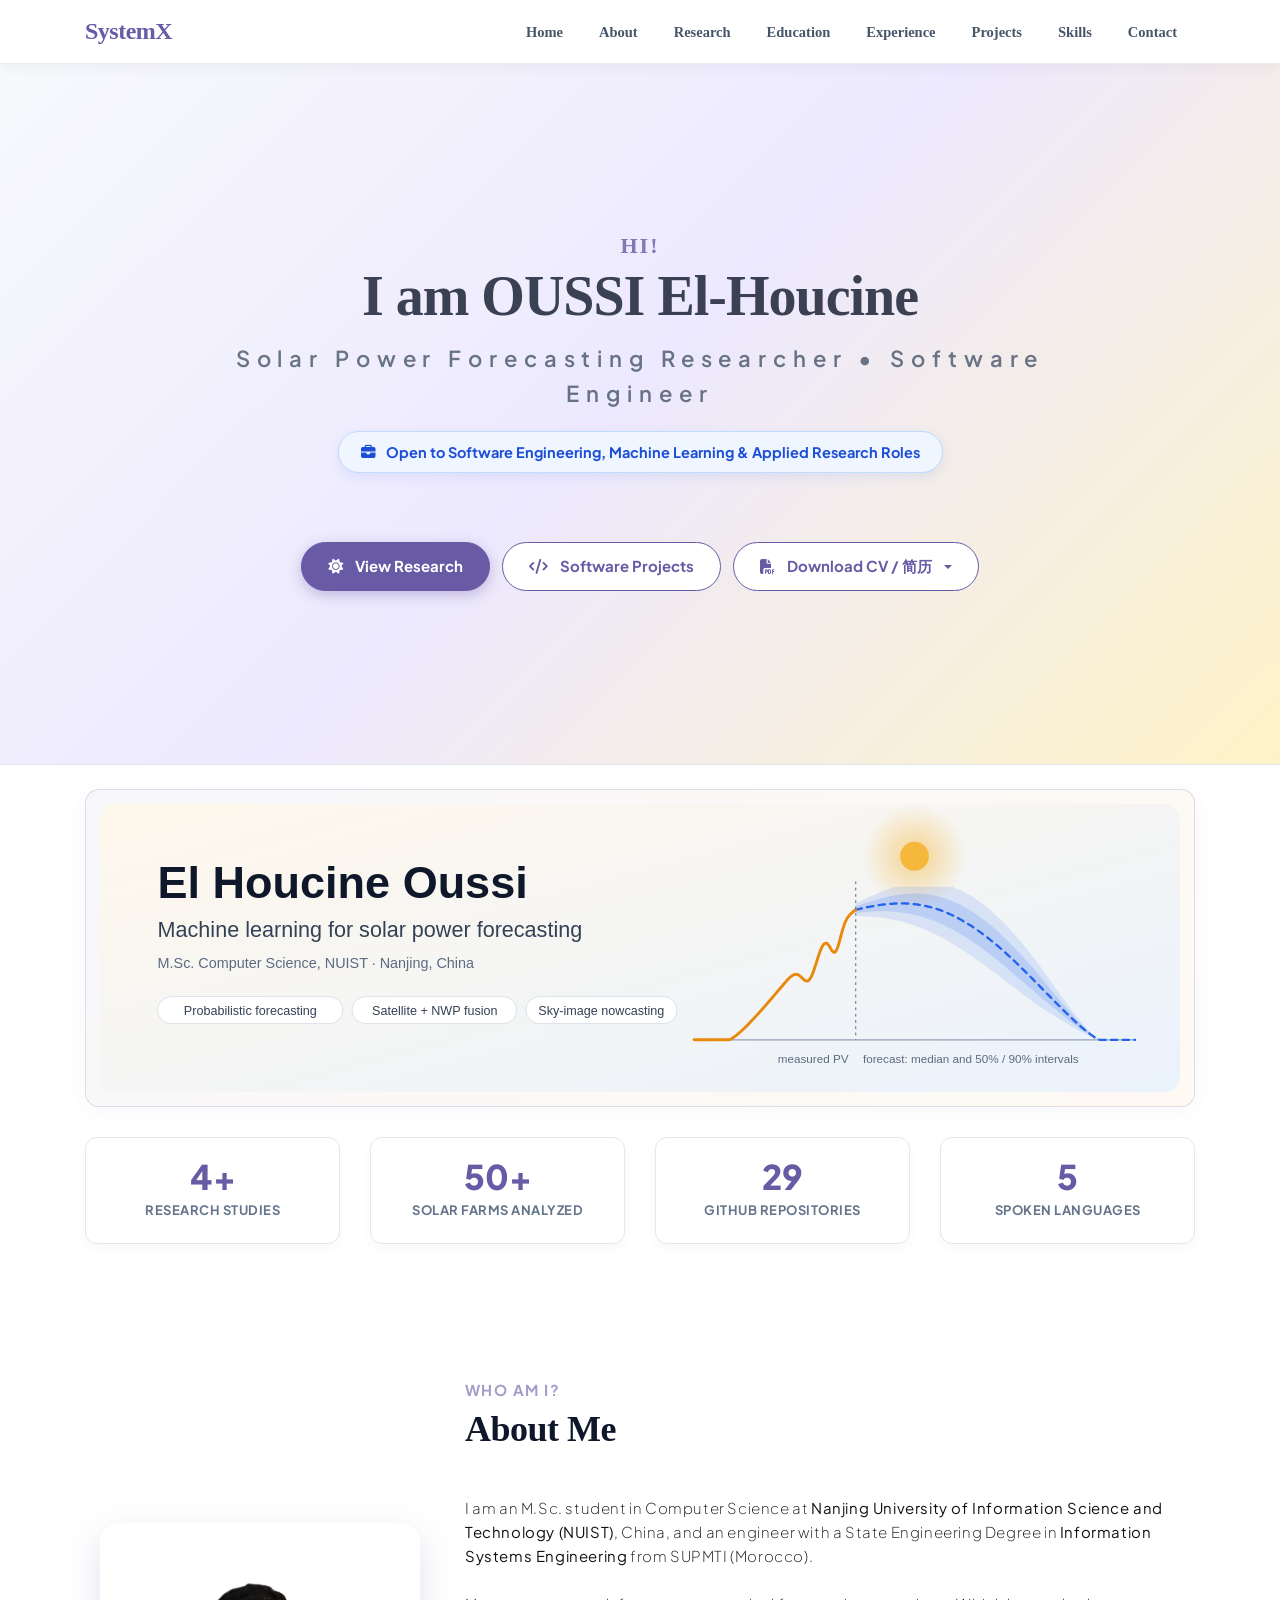
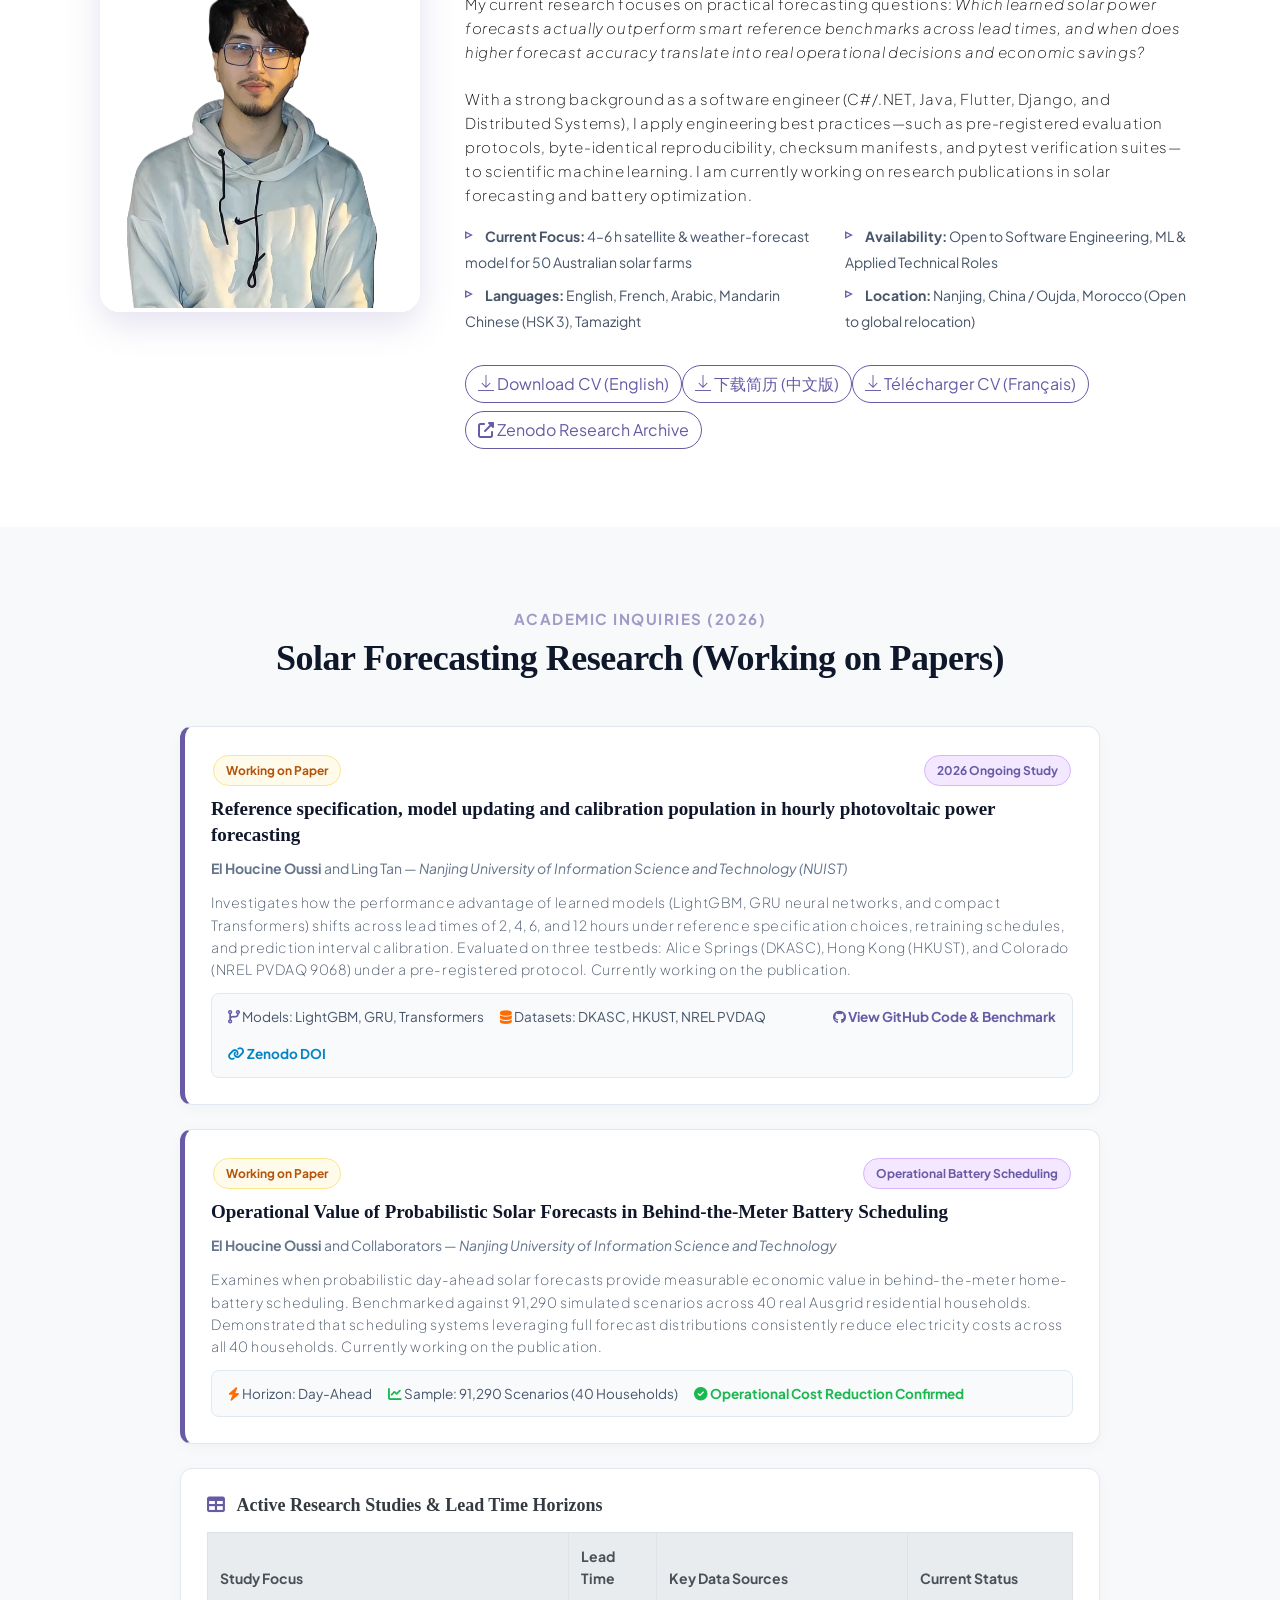
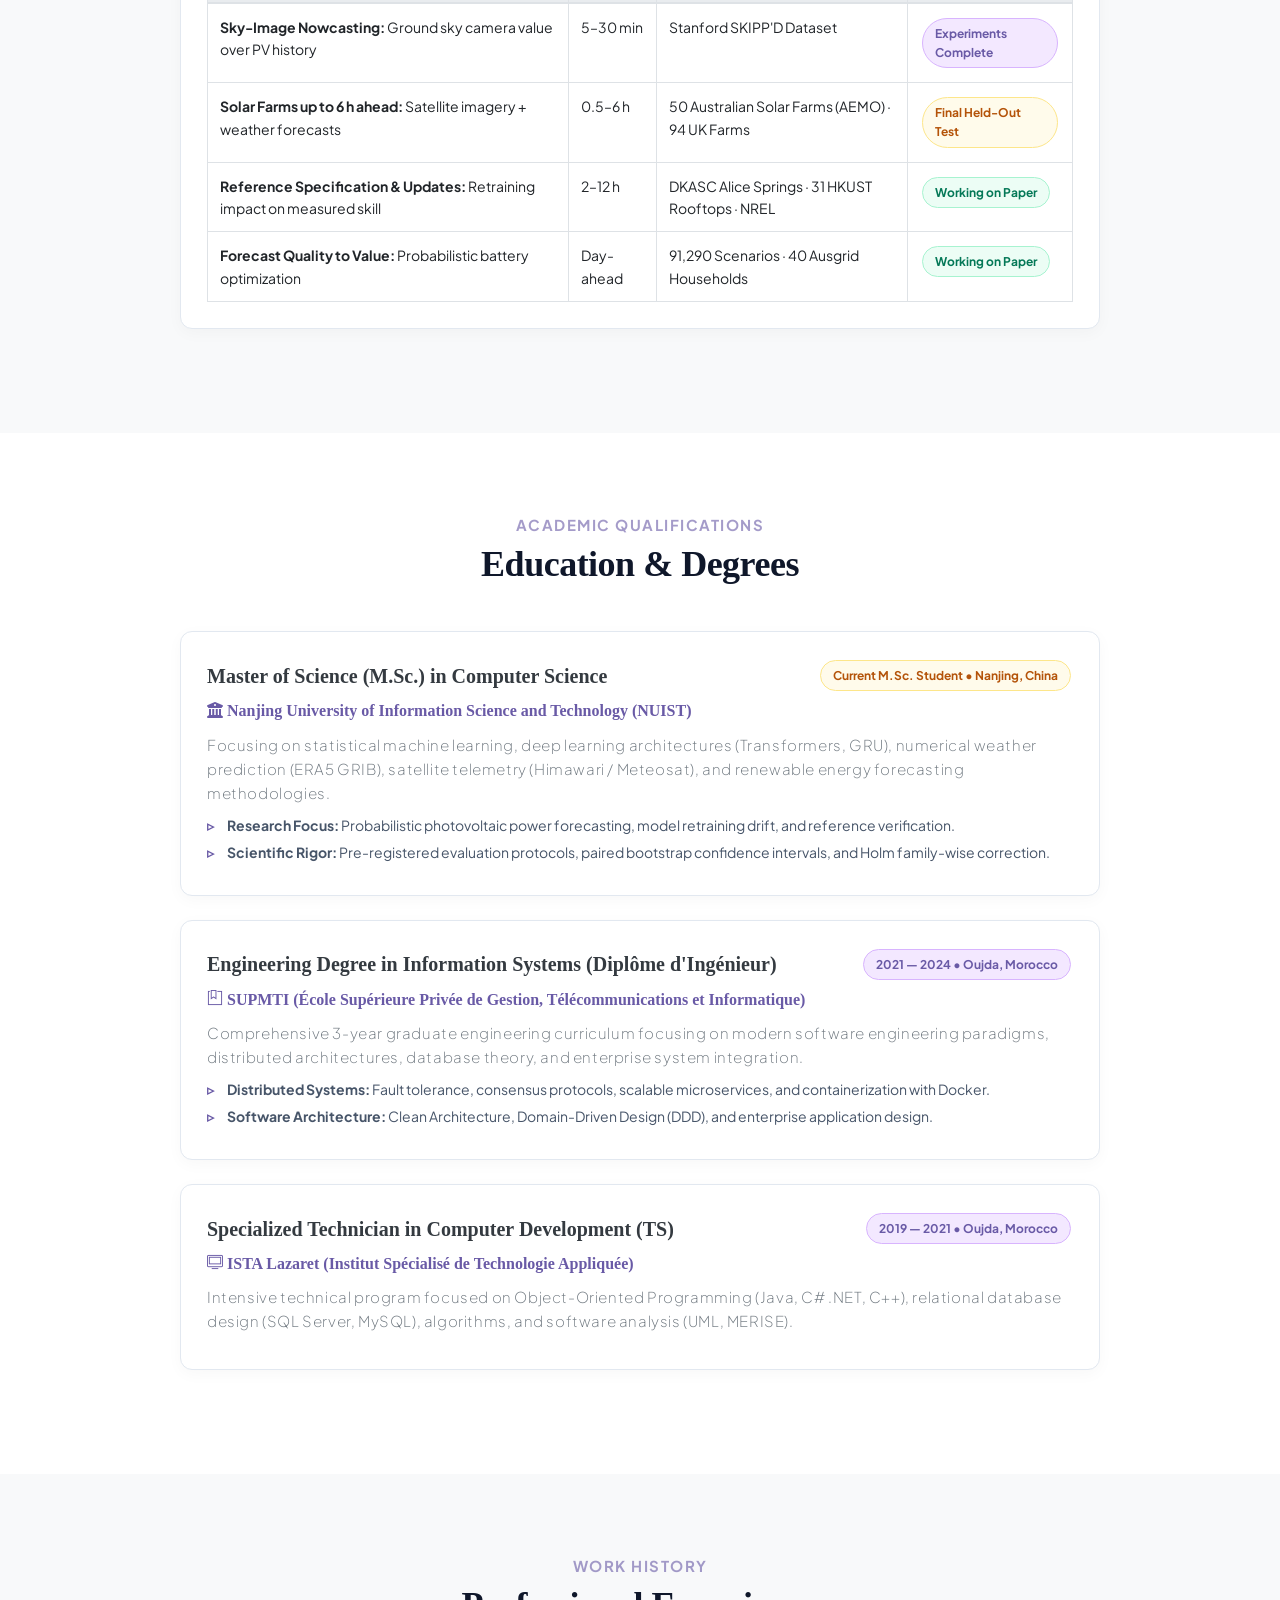
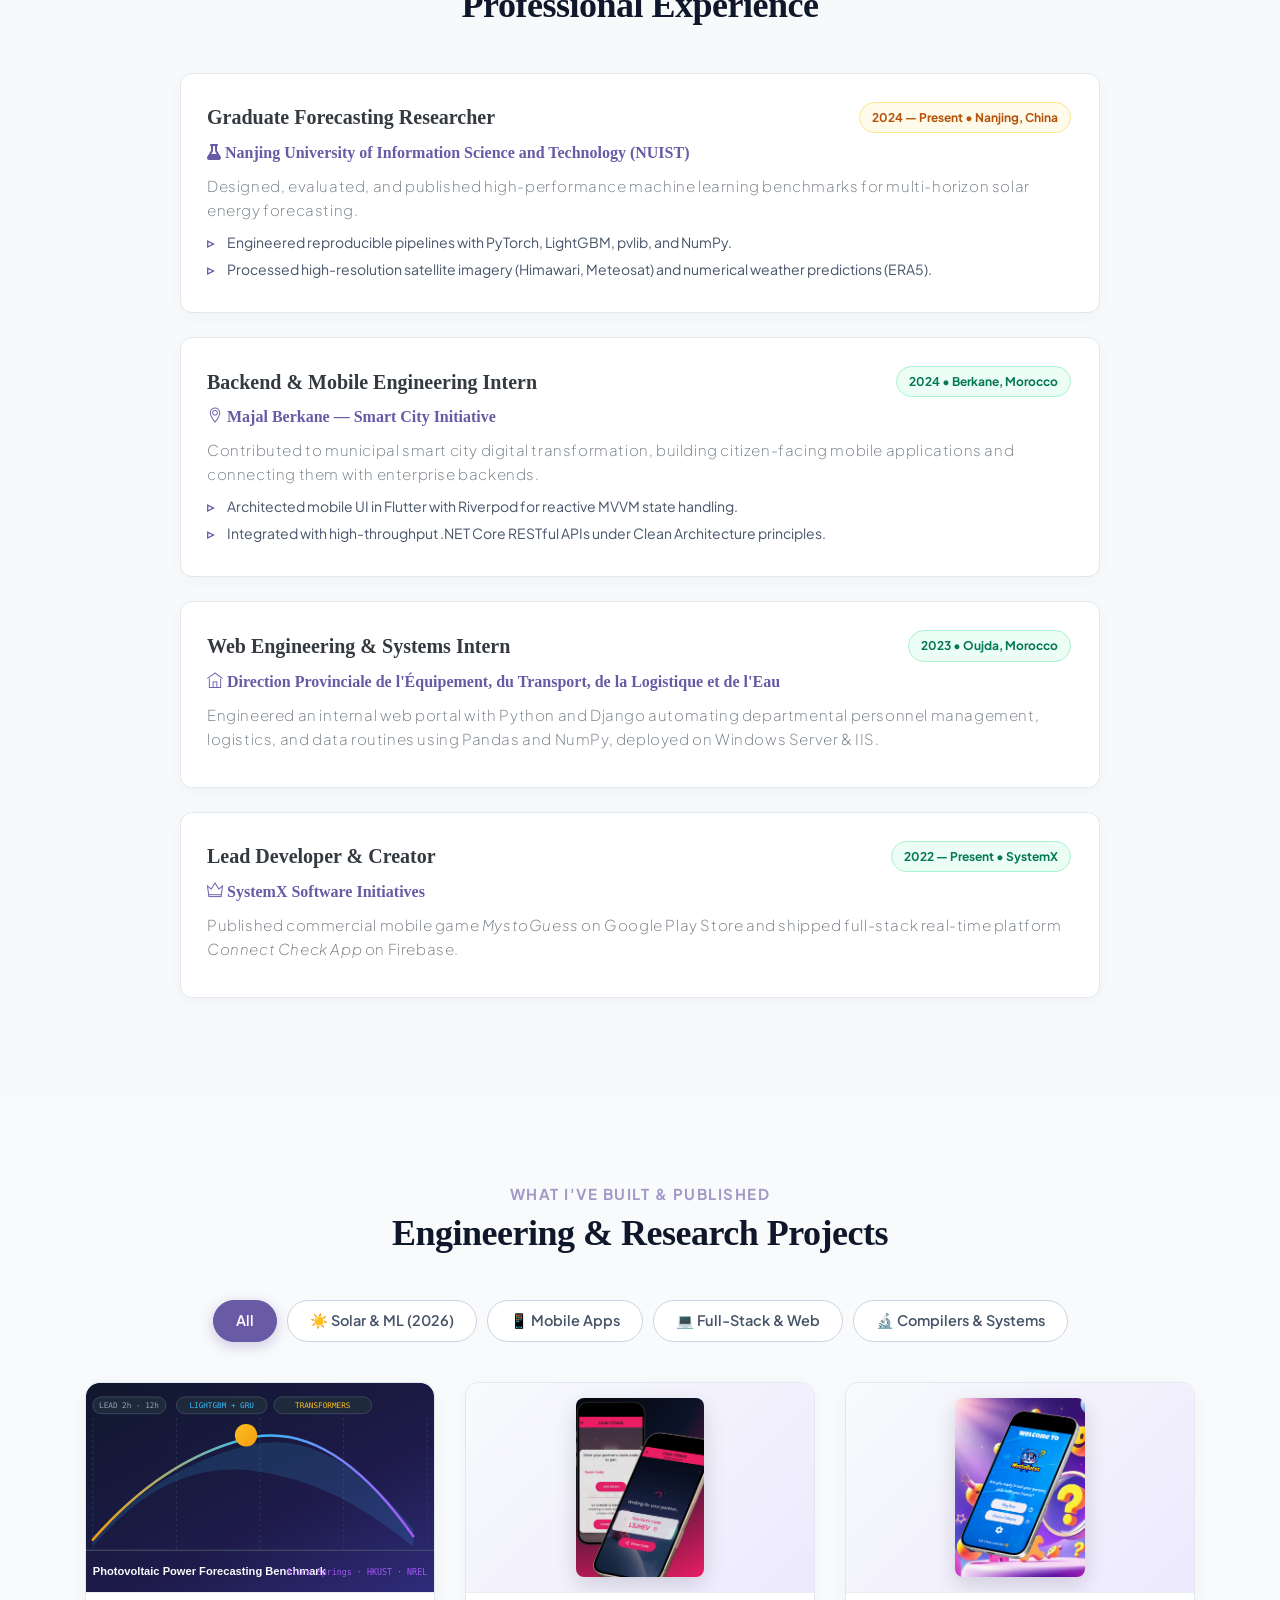
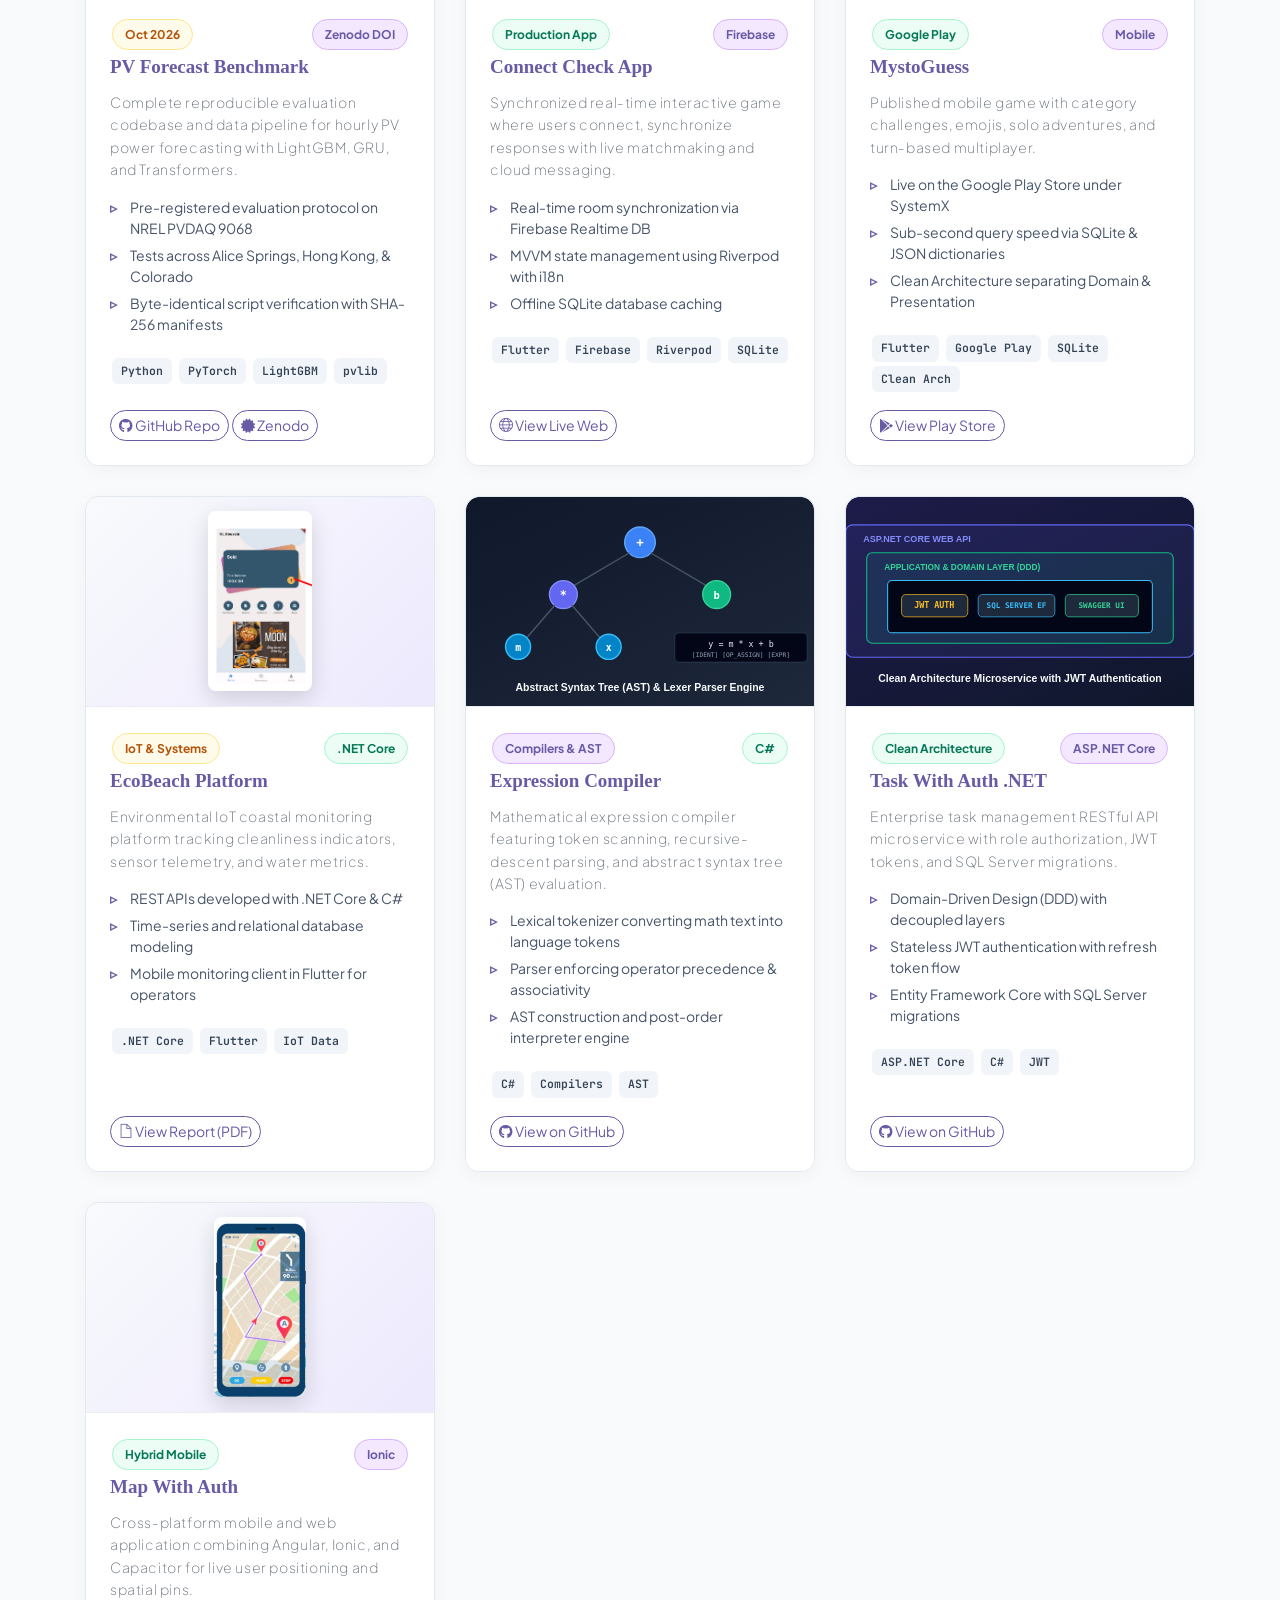
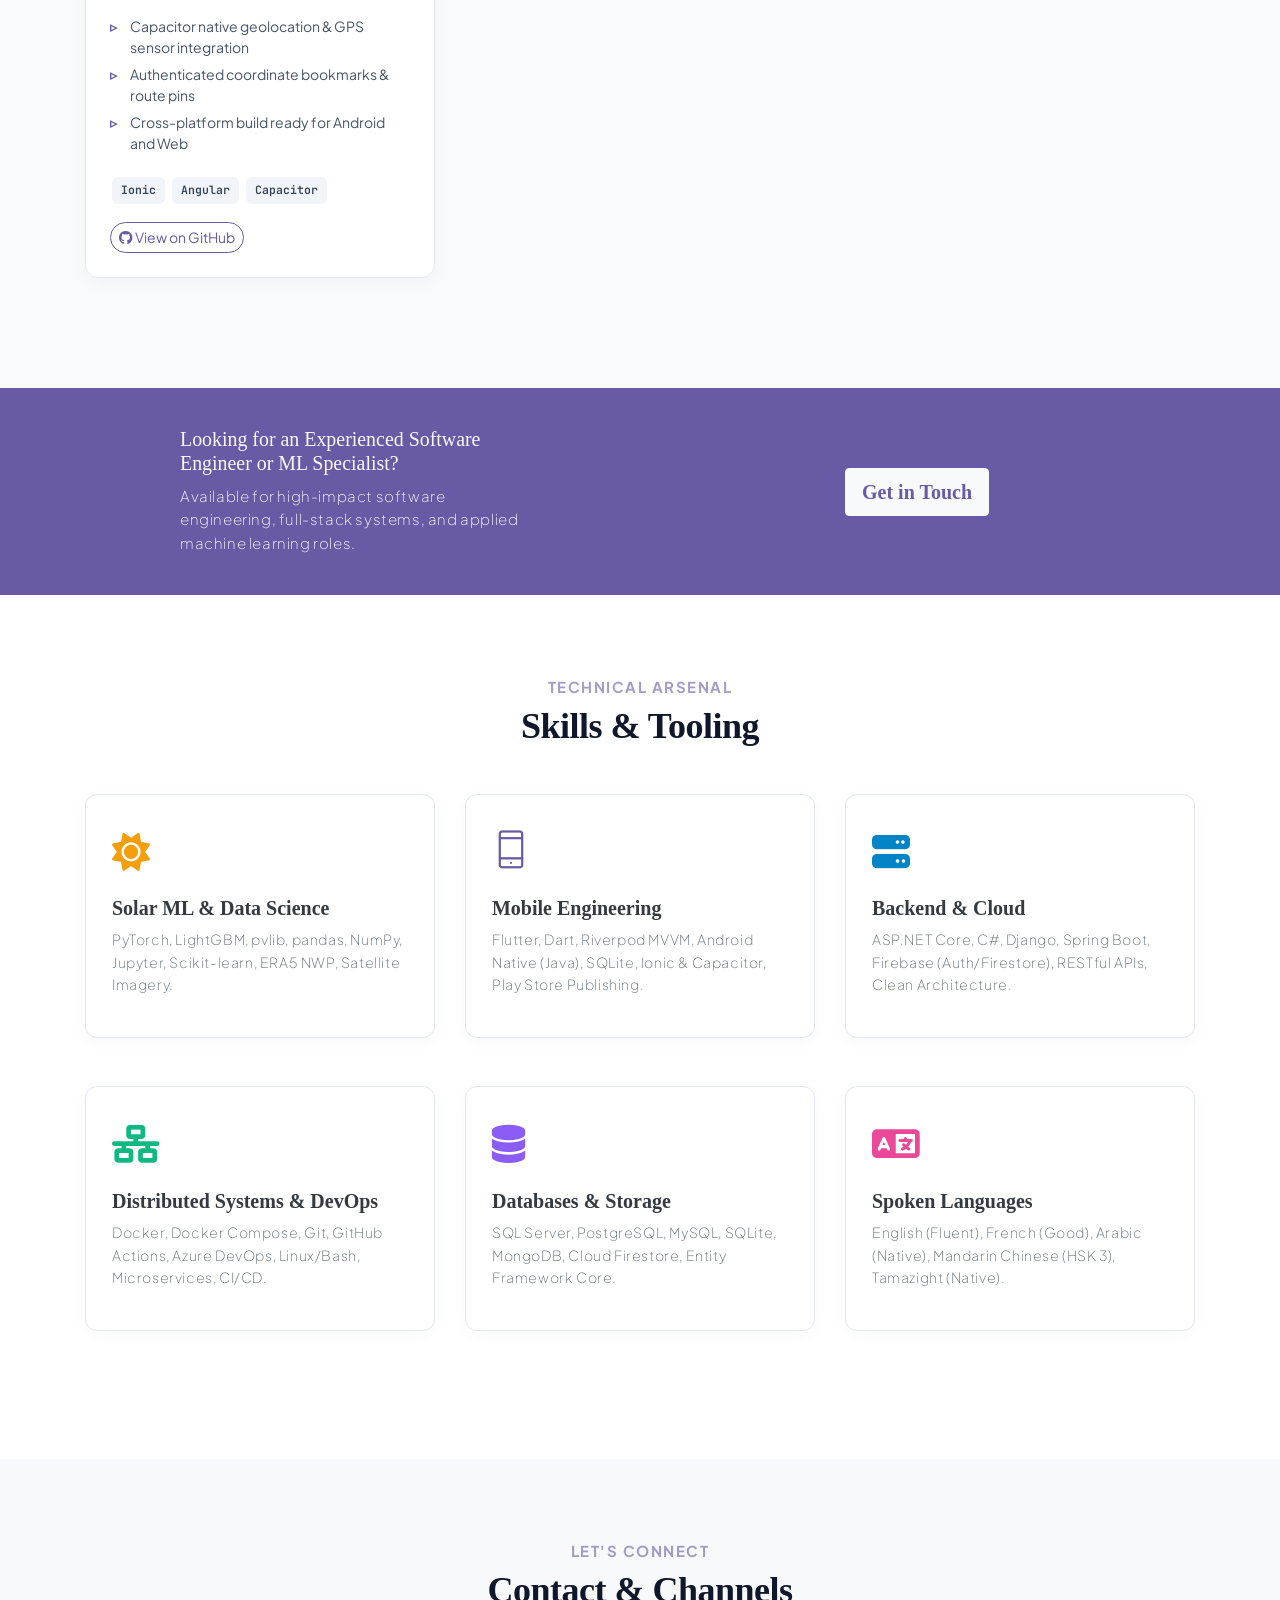
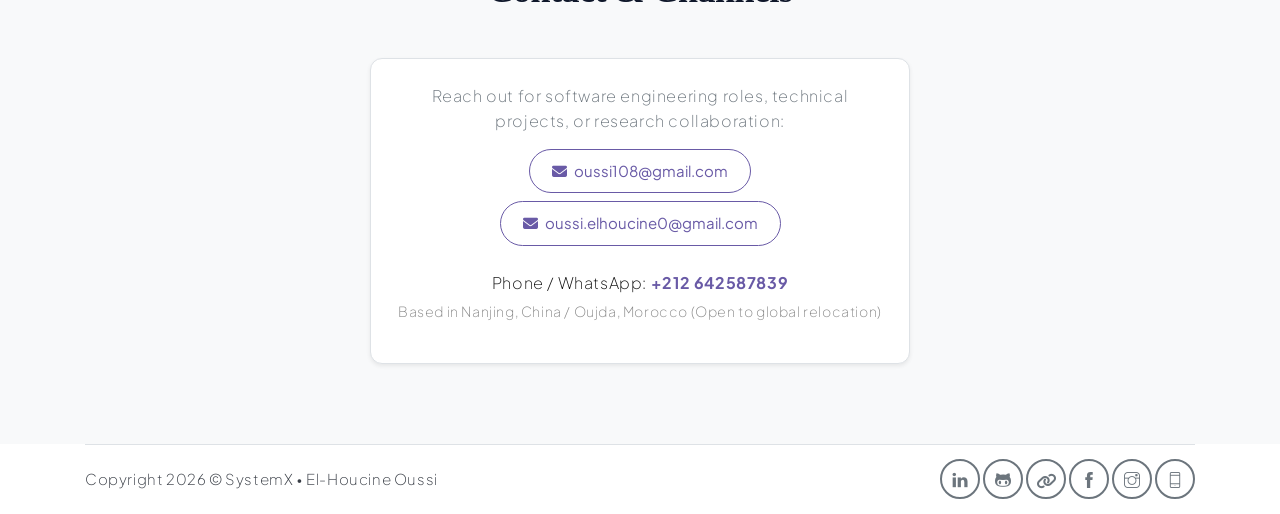
==== commit 3caca544: "feat: update CVs to latest education & projects, add Chinese CV, and sources build system" ====
--- a/index.html
+++ b/index.html
@@ -683,9 +683,22 @@
                 <a href="#portfolio" class="btn btn-outline-primary btn-rounded me-2" style="padding: 10px 24px; font-size: 15px;">
                     <i class="fas fa-code mr-1"></i> Software Projects
                 </a>
-                <a href="assets/docs/CV_English.pdf" download class="btn btn-outline-primary btn-rounded" style="padding: 10px 24px; font-size: 15px;">
-                    <i class="fas fa-file-pdf mr-1"></i> Download CV
-                </a>
+                <div class="dropdown d-inline-block">
+                    <button class="btn btn-outline-primary btn-rounded dropdown-toggle" type="button" id="cvDropdown" data-toggle="dropdown" aria-haspopup="true" aria-expanded="false" style="padding: 10px 24px; font-size: 15px;">
+                        <i class="fas fa-file-pdf mr-1"></i> Download CV / 简历
+                    </button>
+                    <div class="dropdown-menu dropdown-menu-right" aria-labelledby="cvDropdown" style="border-radius: 12px; box-shadow: 0 10px 25px rgba(0,0,0,0.12); border: 1px solid #e2e8f0; min-width: 210px; padding: 6px 0;">
+                        <a class="dropdown-item py-2" href="assets/docs/CV_English.pdf" download style="font-size: 14px; font-weight: 500;">
+                            <i class="fas fa-file-pdf text-primary mr-2"></i> English CV (PDF)
+                        </a>
+                        <a class="dropdown-item py-2" href="assets/docs/CV_Chinese.pdf" download style="font-size: 14px; font-weight: 500;">
+                            <i class="fas fa-file-pdf text-danger mr-2"></i> 中文个人简历 (PDF)
+                        </a>
+                        <a class="dropdown-item py-2" href="assets/docs/CV_French.pdf" download style="font-size: 14px; font-weight: 500;">
+                            <i class="fas fa-file-pdf text-info mr-2"></i> CV en Français (PDF)
+                        </a>
+                    </div>
+                </div>
             </div>
         </div>              
     </header><!-- End of Page Header -->
@@ -762,14 +775,16 @@
                         </div>
                         <div class="col-md-6 mb-2">
                             <span class="project-bullet"><strong>Location:</strong> Nanjing, China / Oujda, Morocco (Open to global relocation)</span>
-                        
-                </div>
-            </div>
+                        </div>
+                    </div>
 
                     <!-- CV Buttons -->
-                    <div class="mt-4">
+                    <div class="mt-4 d-flex flex-wrap align-items-center">
                         <a href="assets/docs/CV_English.pdf" download class="btn-rounded btn btn-outline-primary me-2 mb-2">
                             <i class="ti-download"></i> Download CV (English)
+                        </a>
+                        <a href="assets/docs/CV_Chinese.pdf" download class="btn-rounded btn btn-outline-primary me-2 mb-2">
+                            <i class="ti-download"></i> 下载简历 (中文版)
                         </a>
                         <a href="assets/docs/CV_French.pdf" download class="btn-rounded btn btn-outline-primary me-2 mb-2">
                             <i class="ti-download"></i> Télécharger CV (Français)
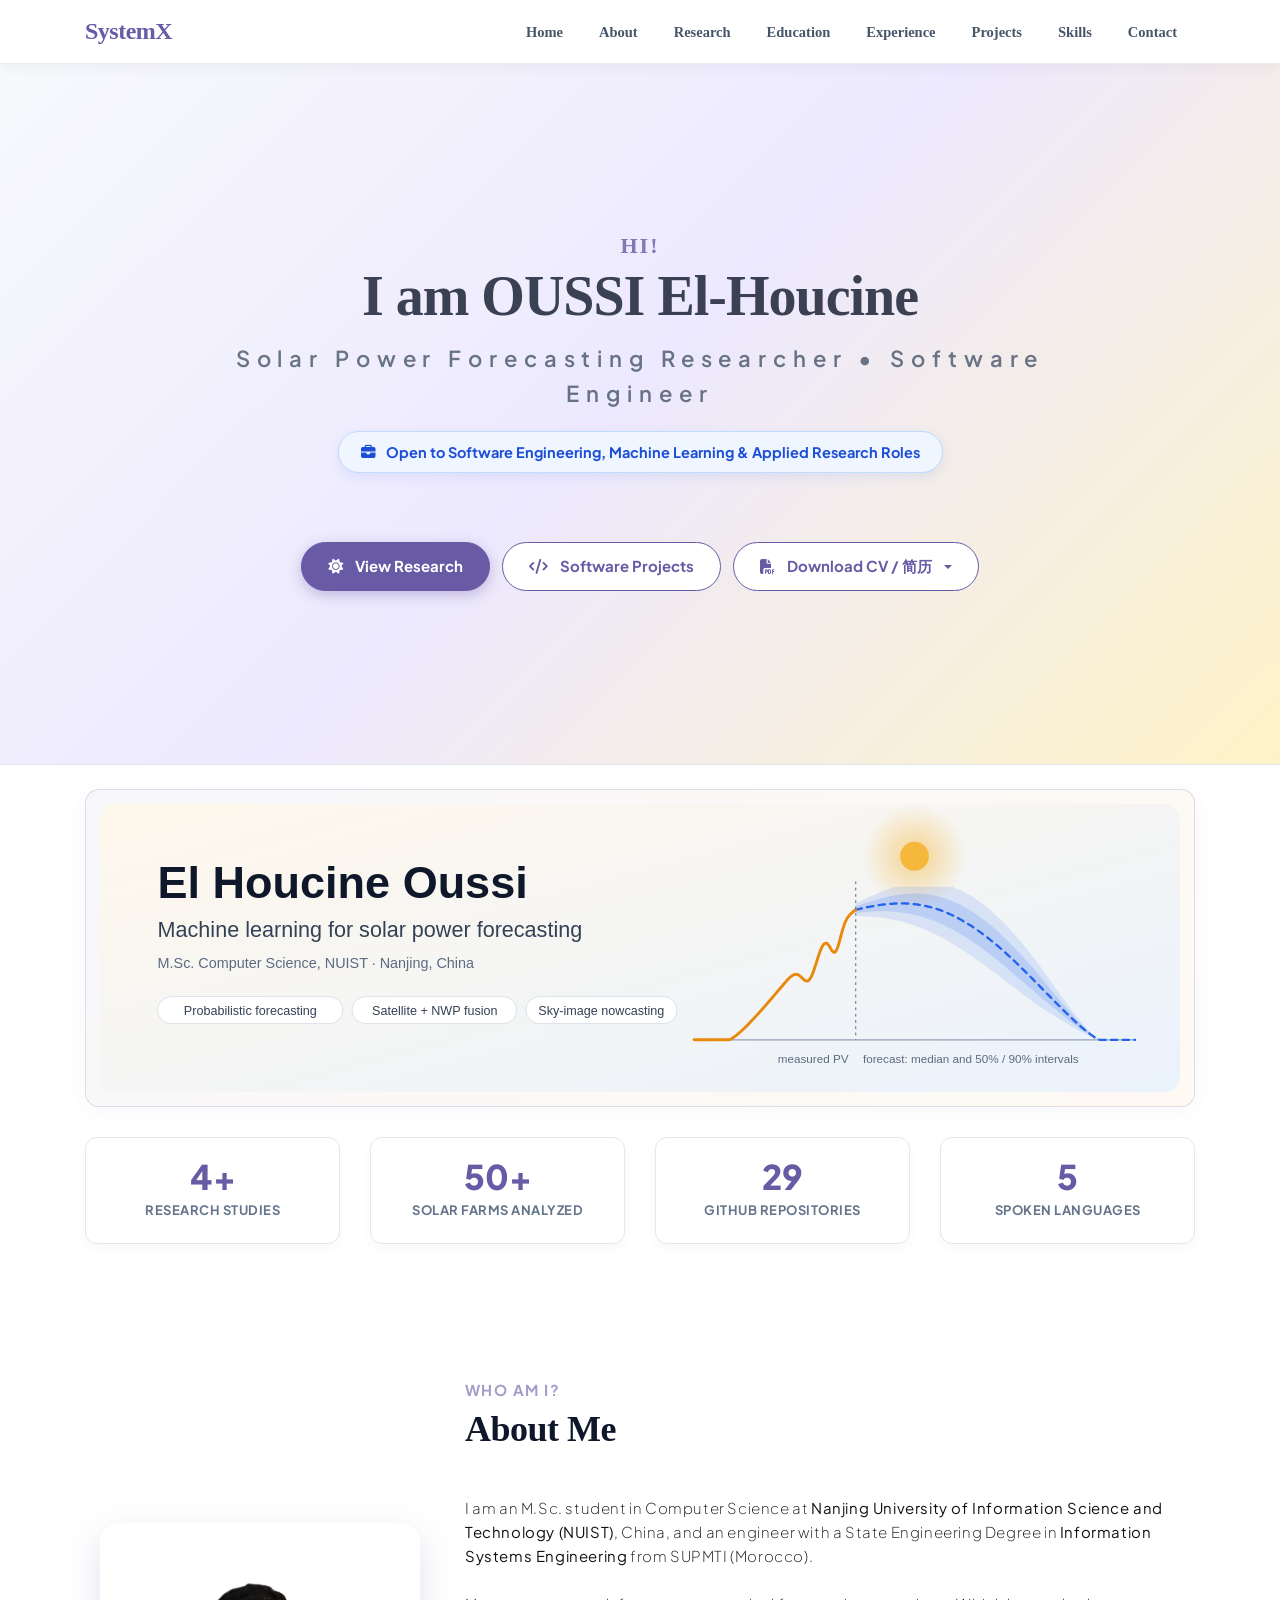
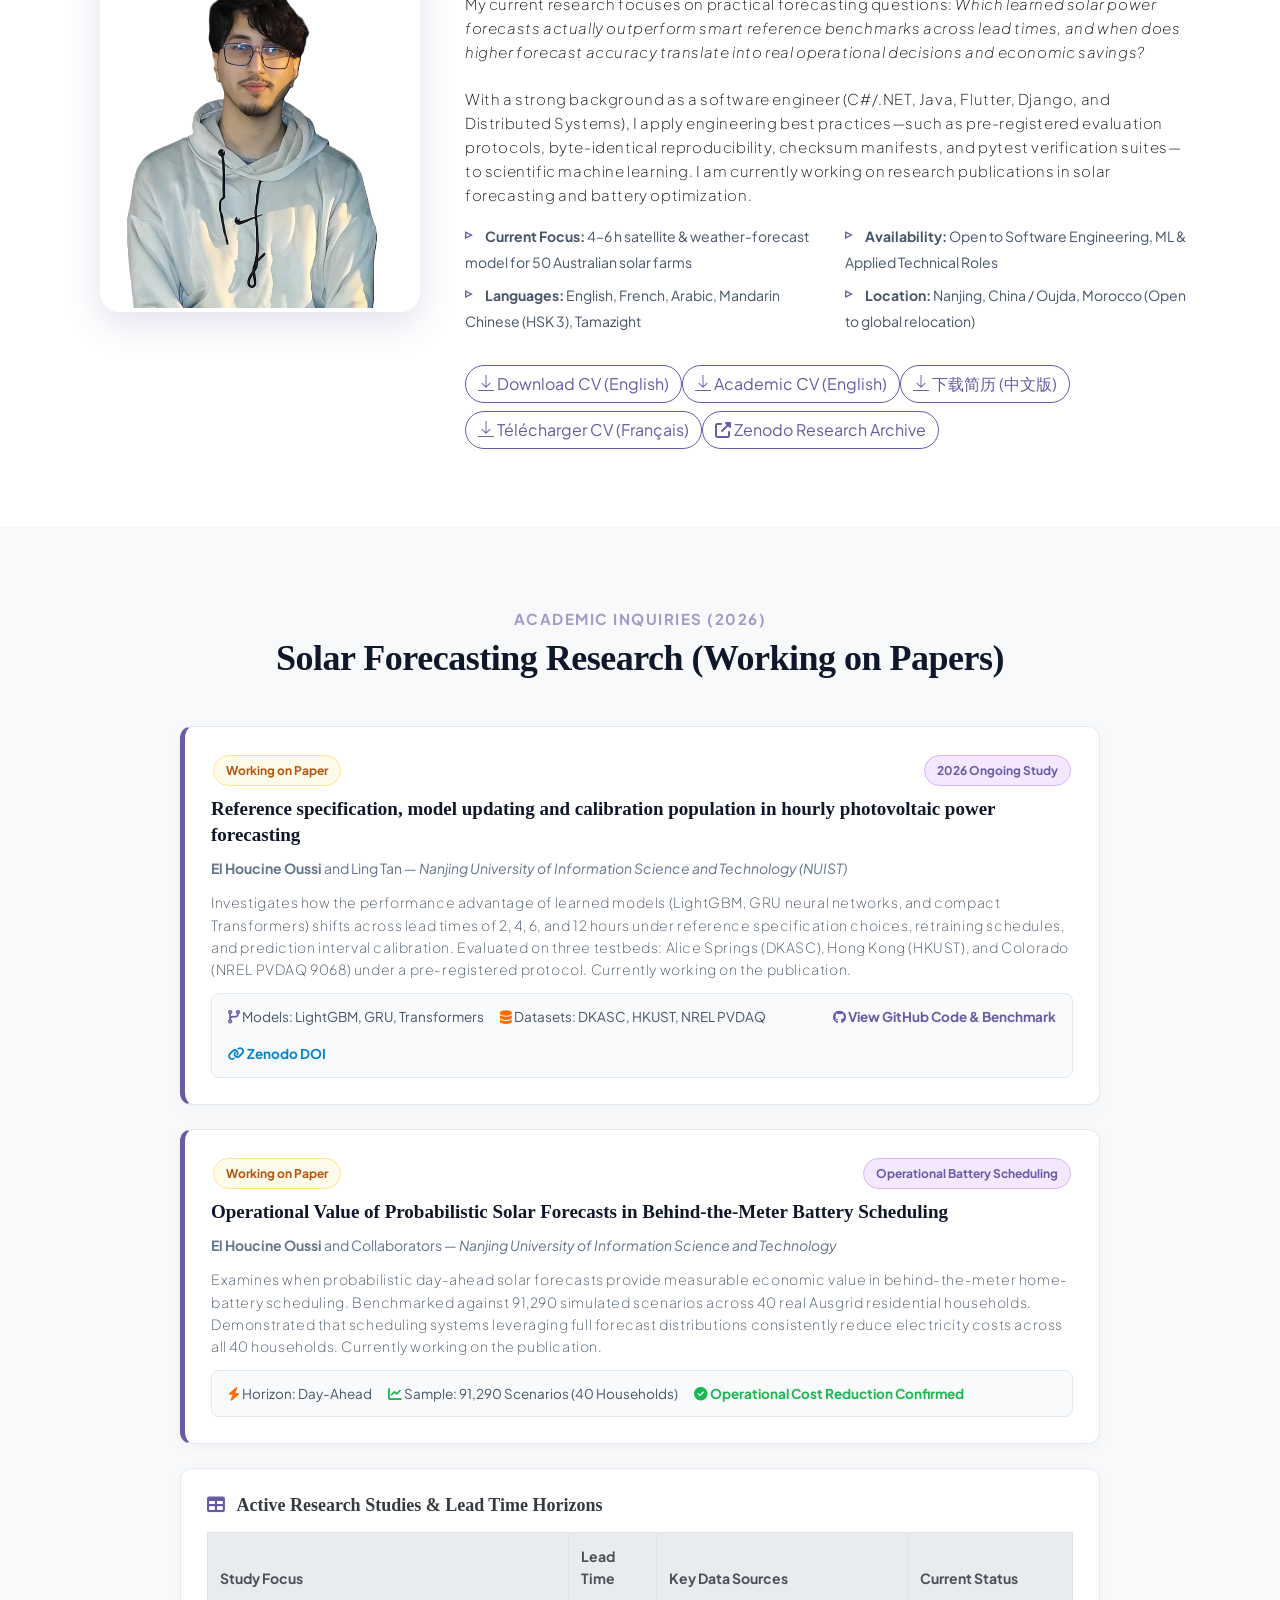
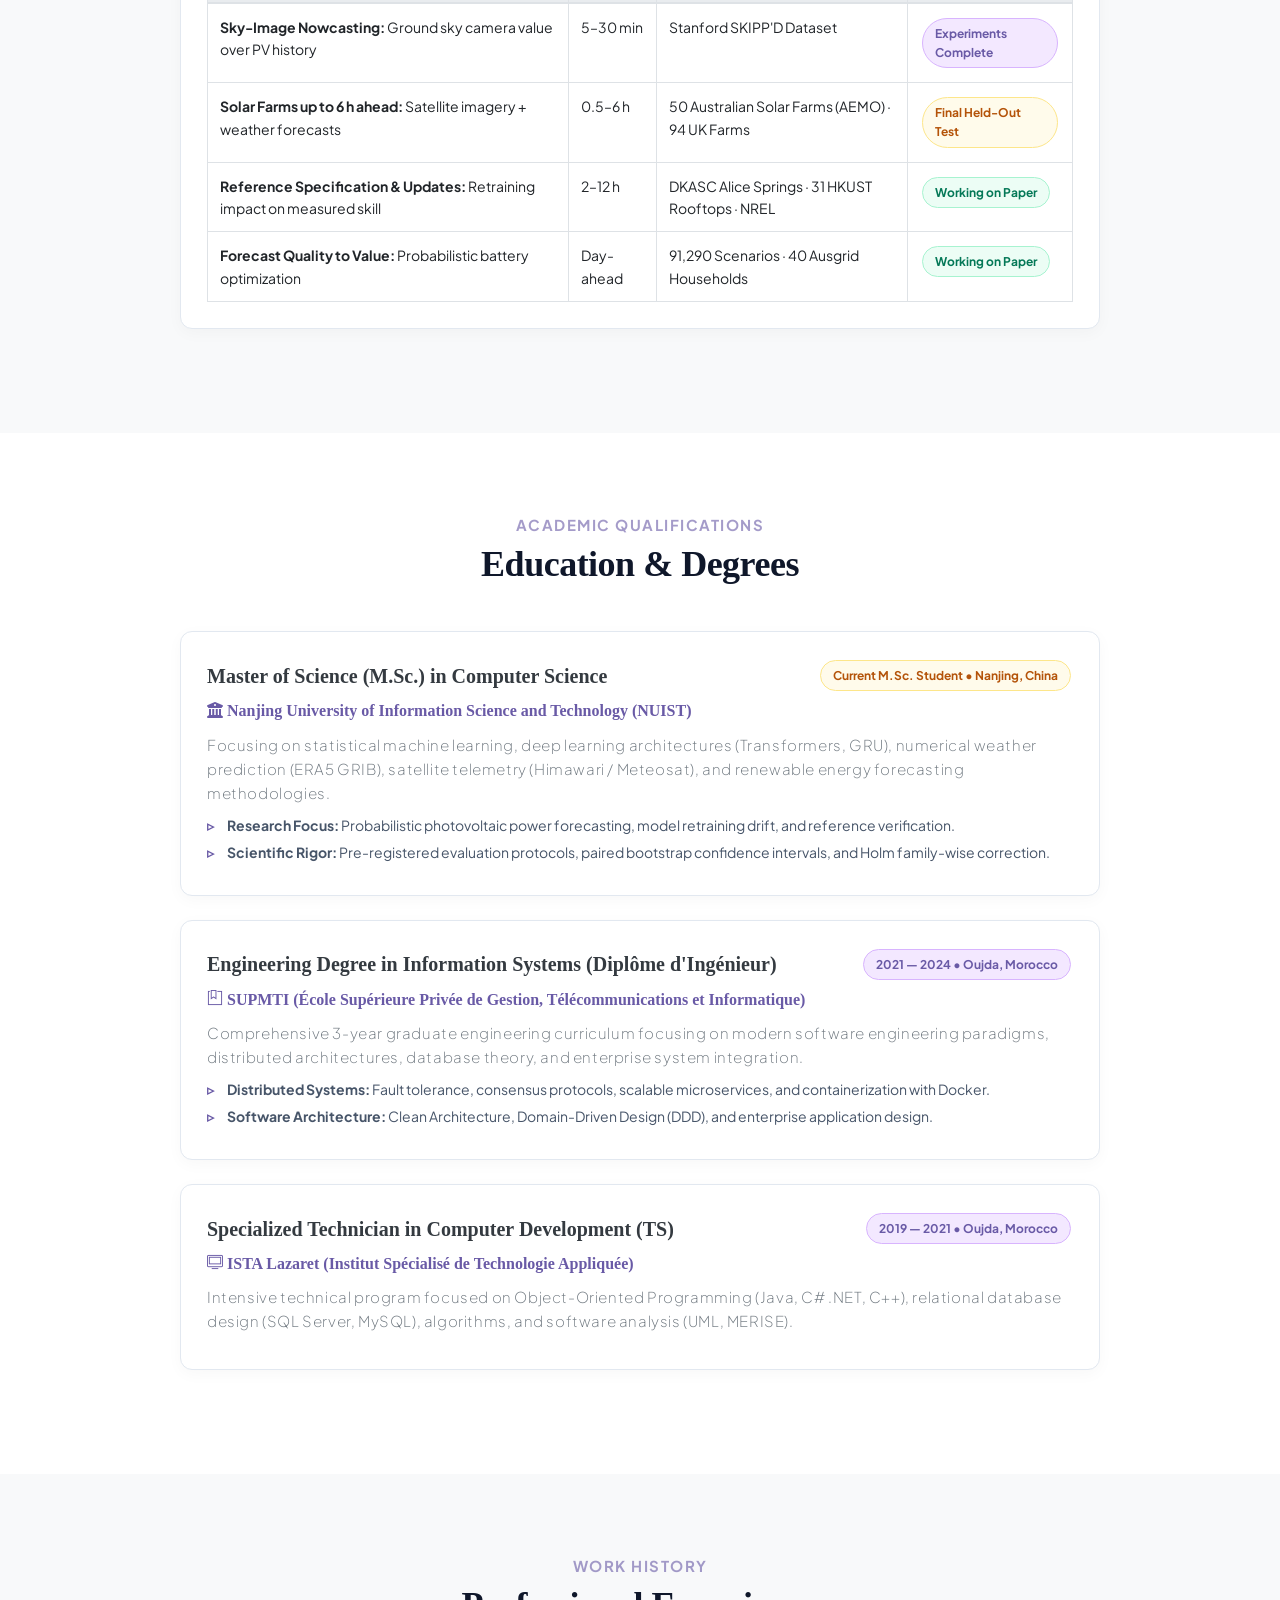
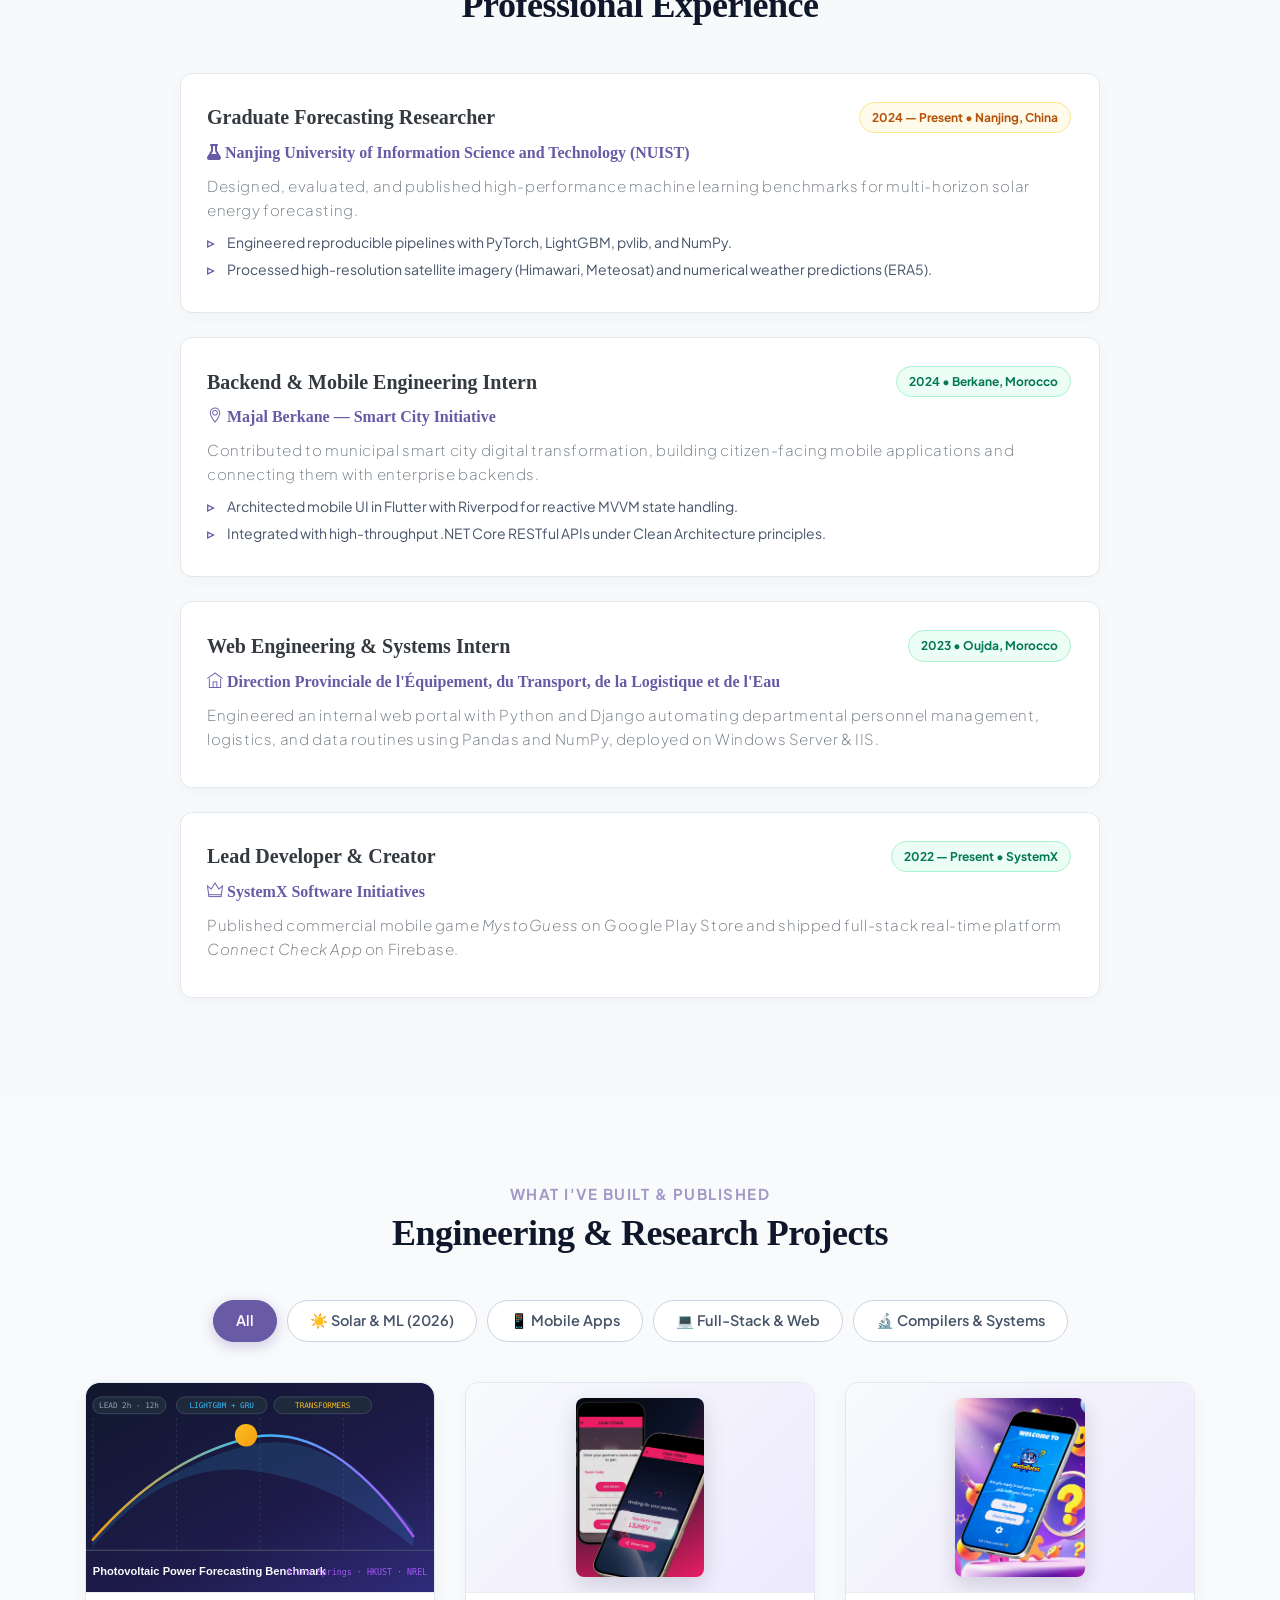
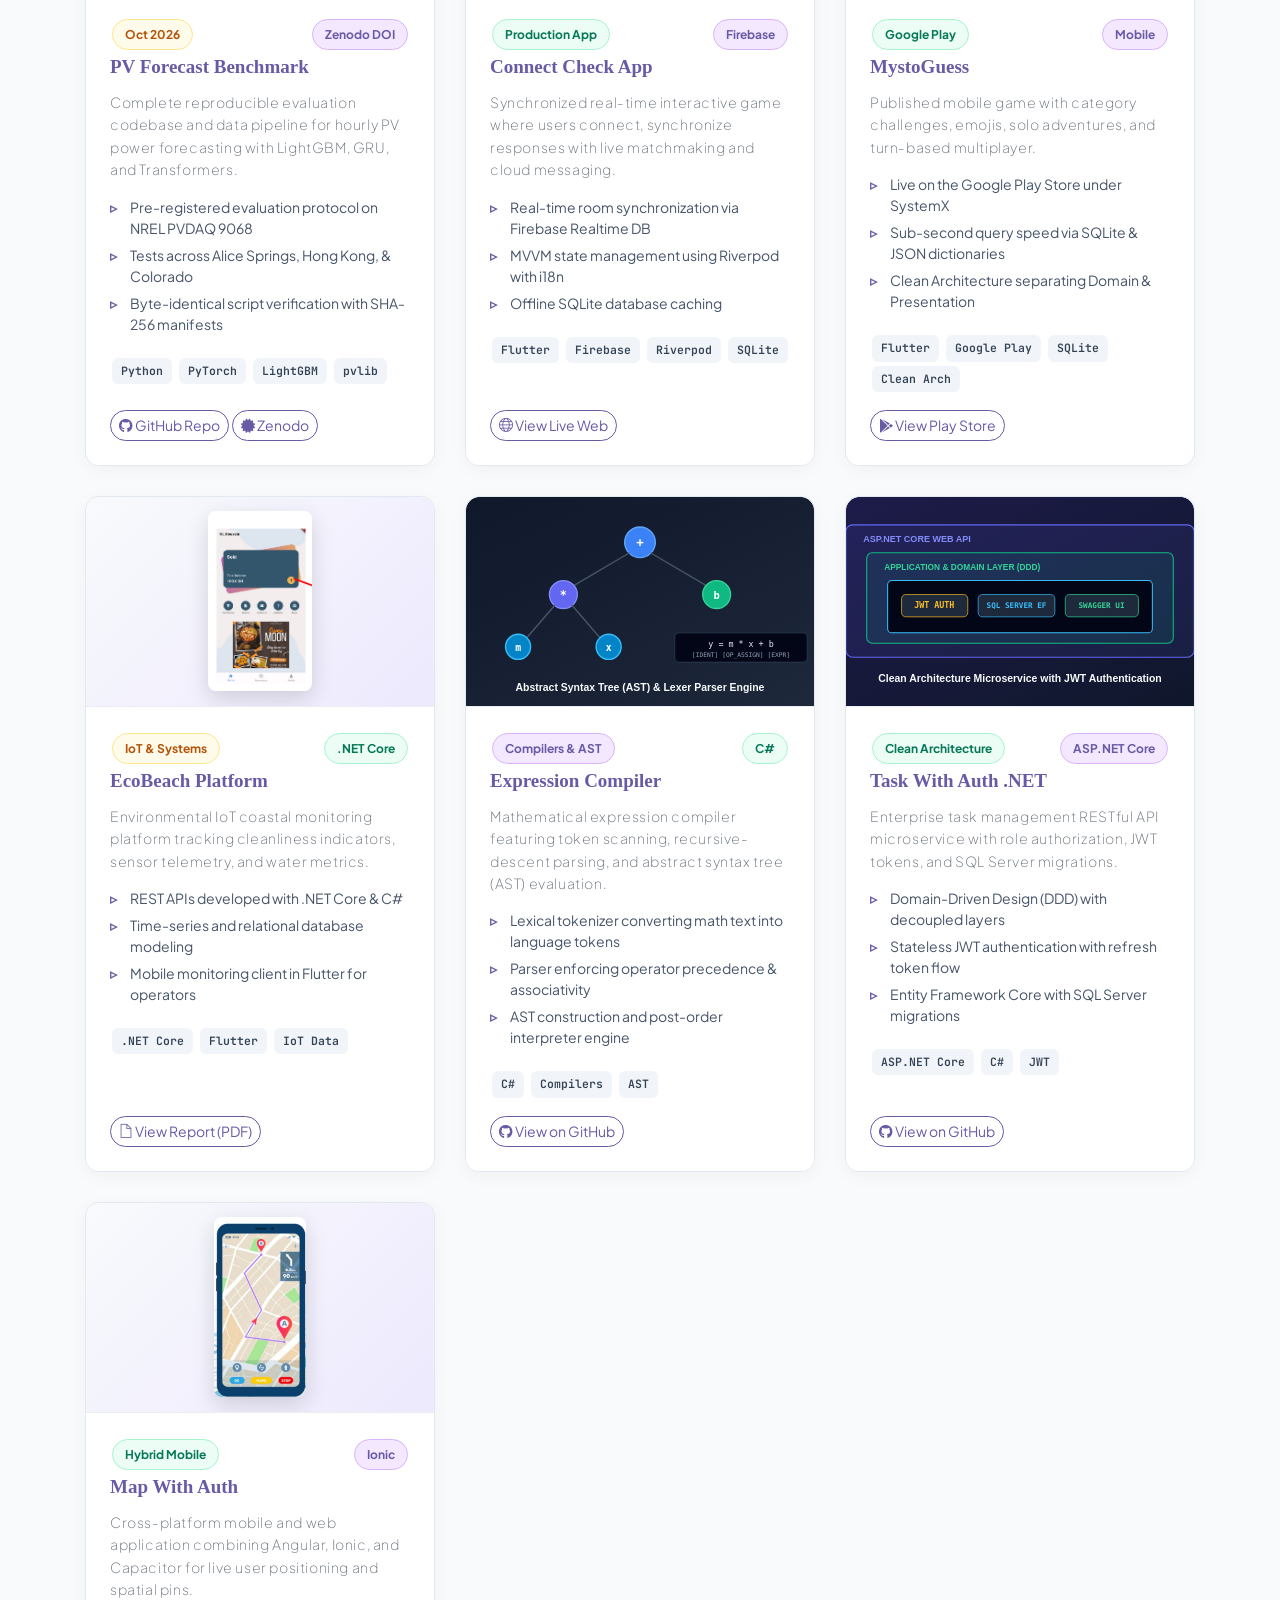
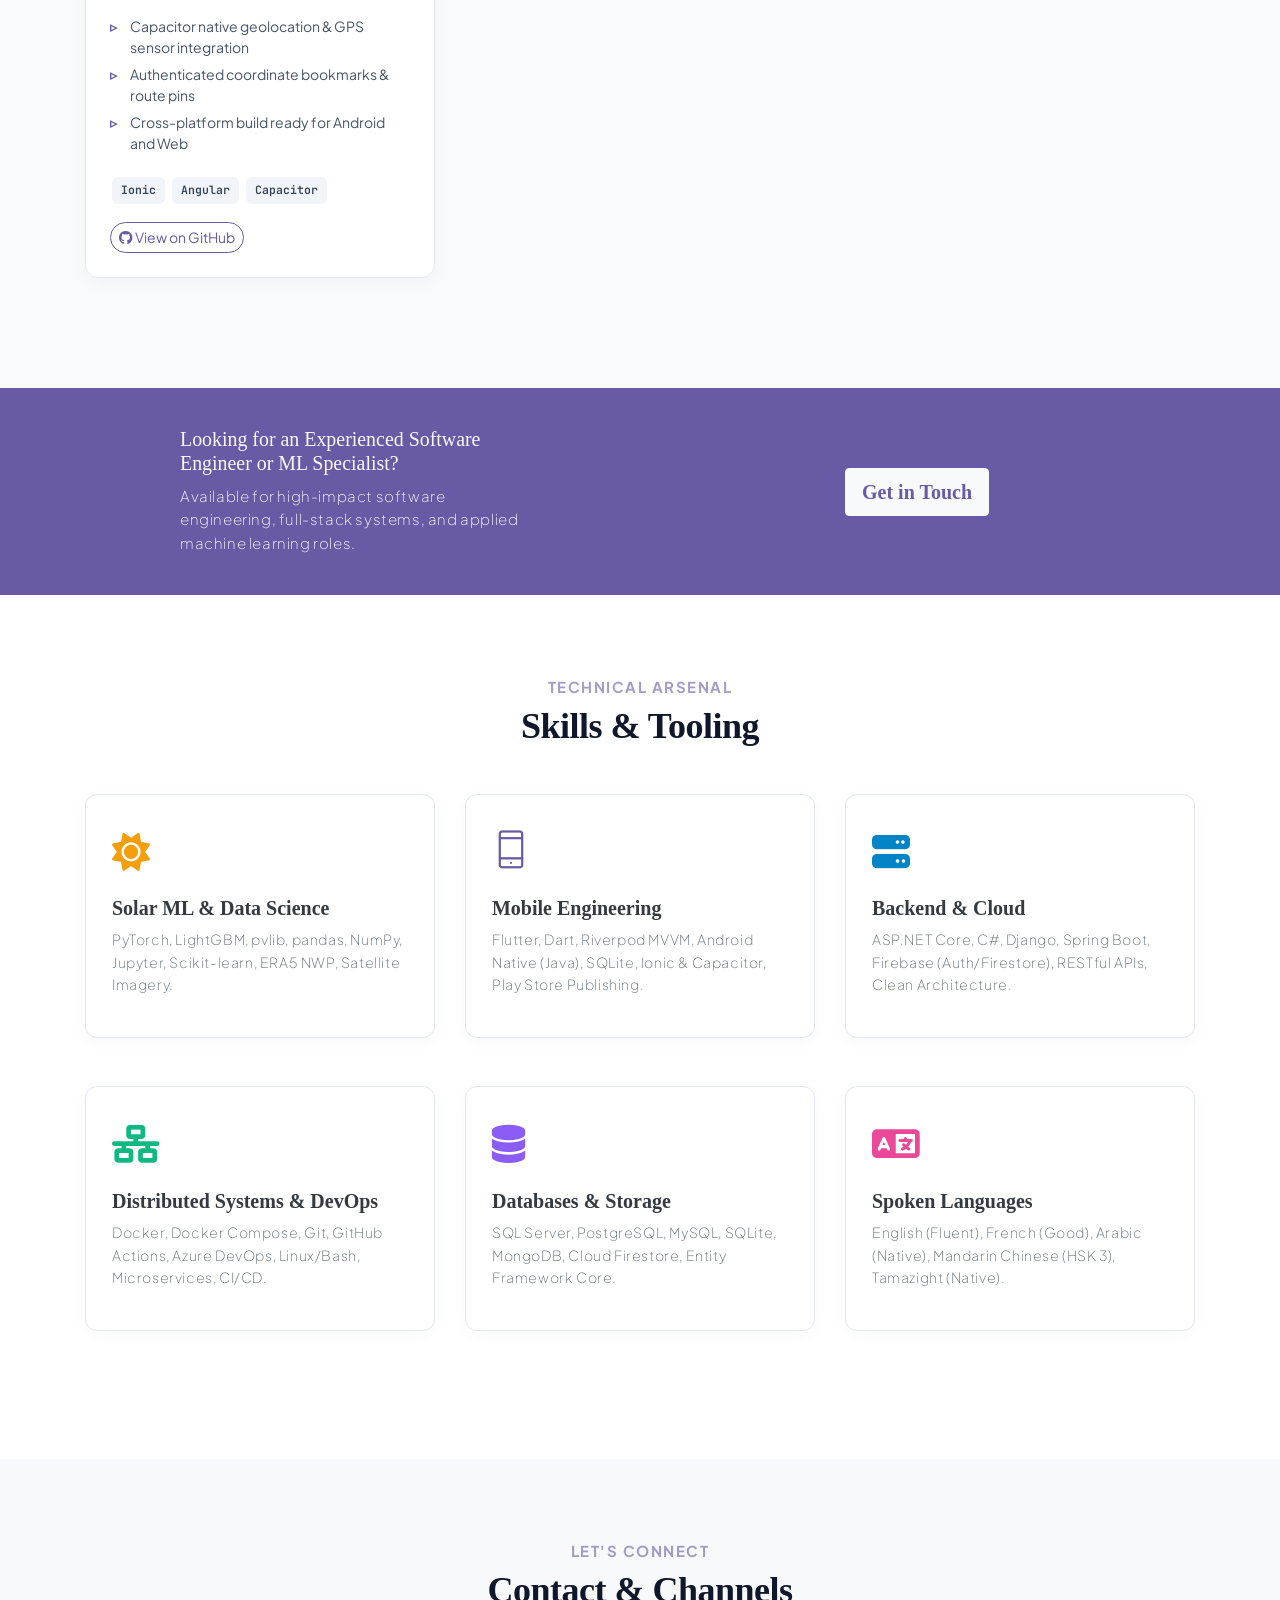
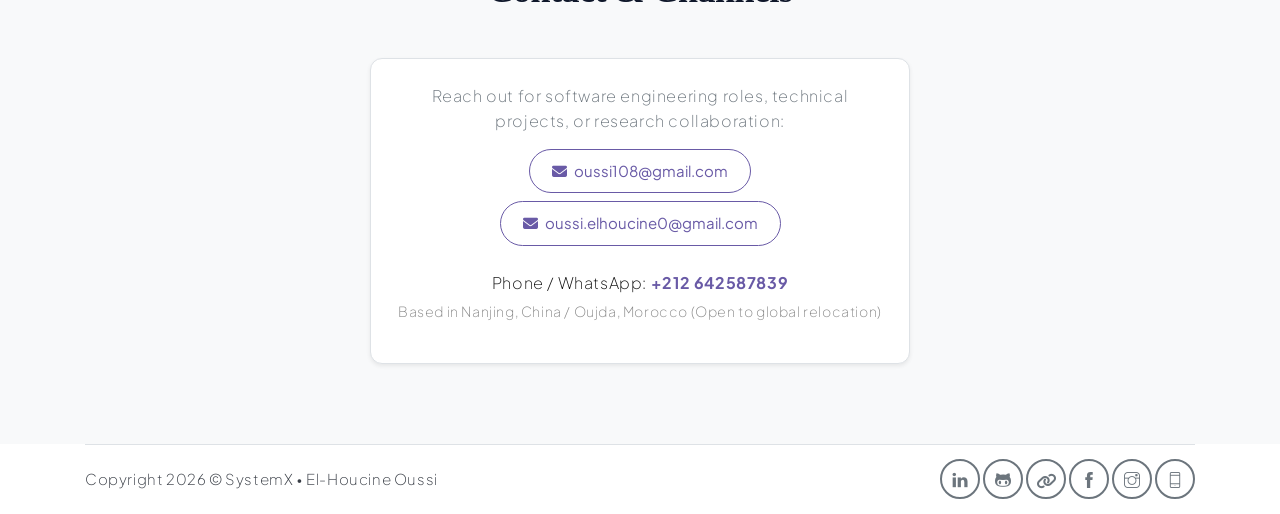
==== commit 77e5581b: "Fix all CVs and link the academic CV from the site - CV_English.pdf is now built from the corrected " ====
--- a/index.html
+++ b/index.html
@@ -691,6 +691,9 @@
                         <a class="dropdown-item py-2" href="assets/docs/CV_English.pdf" download style="font-size: 14px; font-weight: 500;">
                             <i class="fas fa-file-pdf text-primary mr-2"></i> English CV (PDF)
                         </a>
+                        <a class="dropdown-item py-2" href="assets/docs/CV_Academic_EN.pdf" download style="font-size: 14px; font-weight: 500;">
+                            <i class="fas fa-file-pdf text-primary mr-2"></i> Academic CV, English (PDF)
+                        </a>
                         <a class="dropdown-item py-2" href="assets/docs/CV_Chinese.pdf" download style="font-size: 14px; font-weight: 500;">
                             <i class="fas fa-file-pdf text-danger mr-2"></i> 中文个人简历 (PDF)
                         </a>
@@ -782,6 +785,9 @@
                     <div class="mt-4 d-flex flex-wrap align-items-center">
                         <a href="assets/docs/CV_English.pdf" download class="btn-rounded btn btn-outline-primary me-2 mb-2">
                             <i class="ti-download"></i> Download CV (English)
+                        </a>
+                        <a href="assets/docs/CV_Academic_EN.pdf" download class="btn-rounded btn btn-outline-primary me-2 mb-2">
+                            <i class="ti-download"></i> Academic CV (English)
                         </a>
                         <a href="assets/docs/CV_Chinese.pdf" download class="btn-rounded btn btn-outline-primary me-2 mb-2">
                             <i class="ti-download"></i> 下载简历 (中文版)
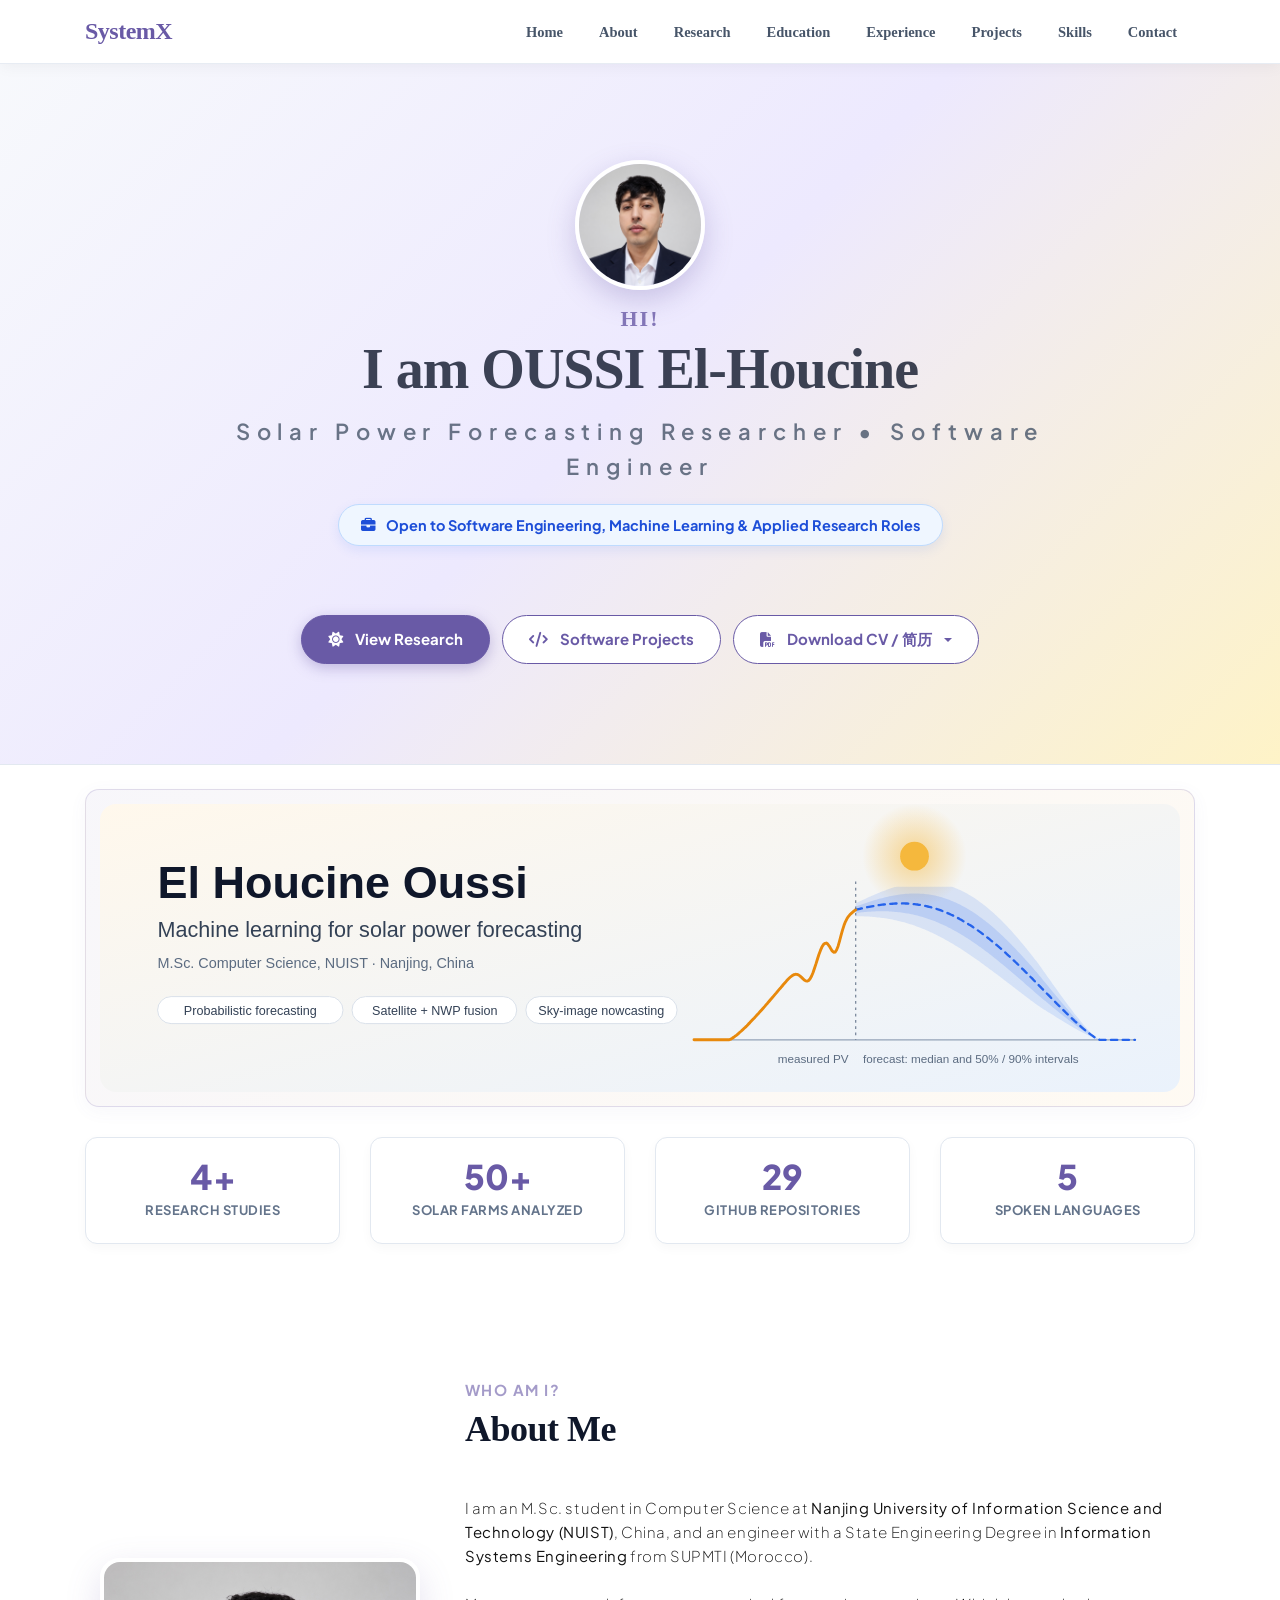
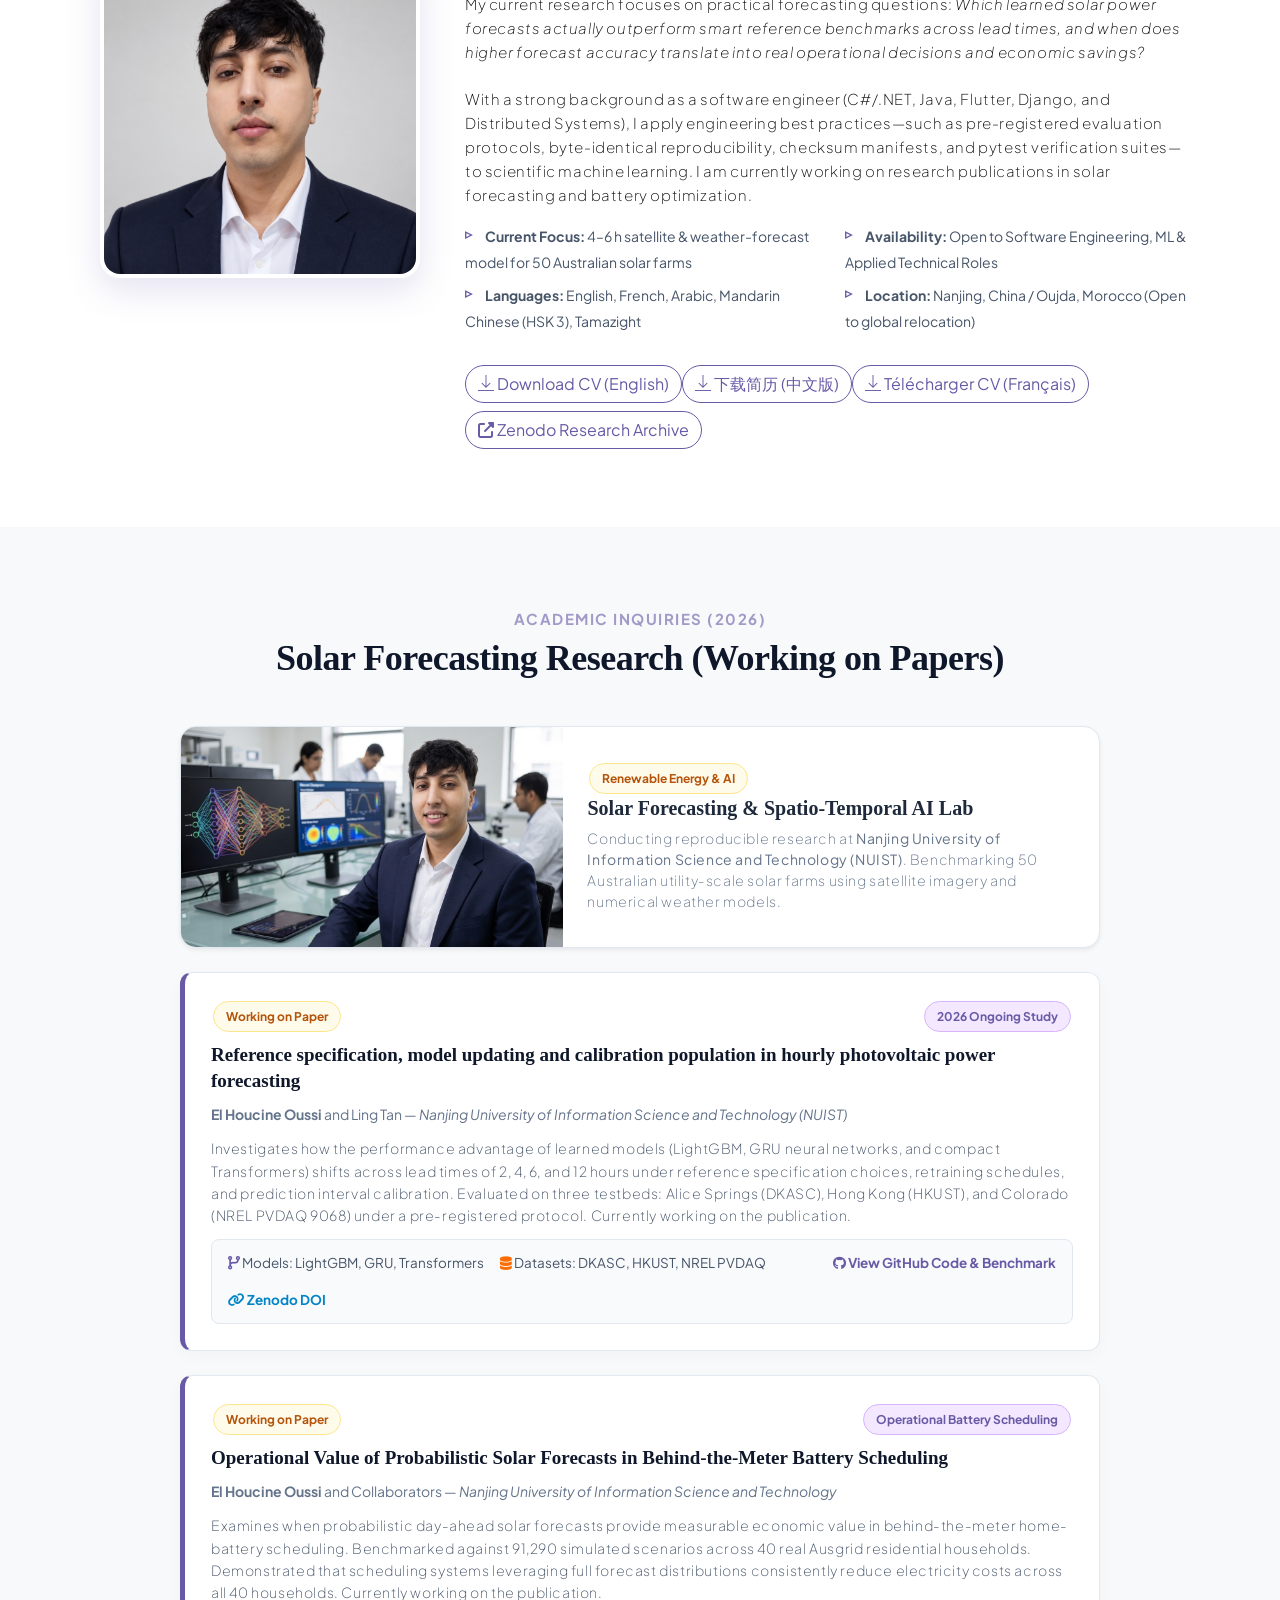
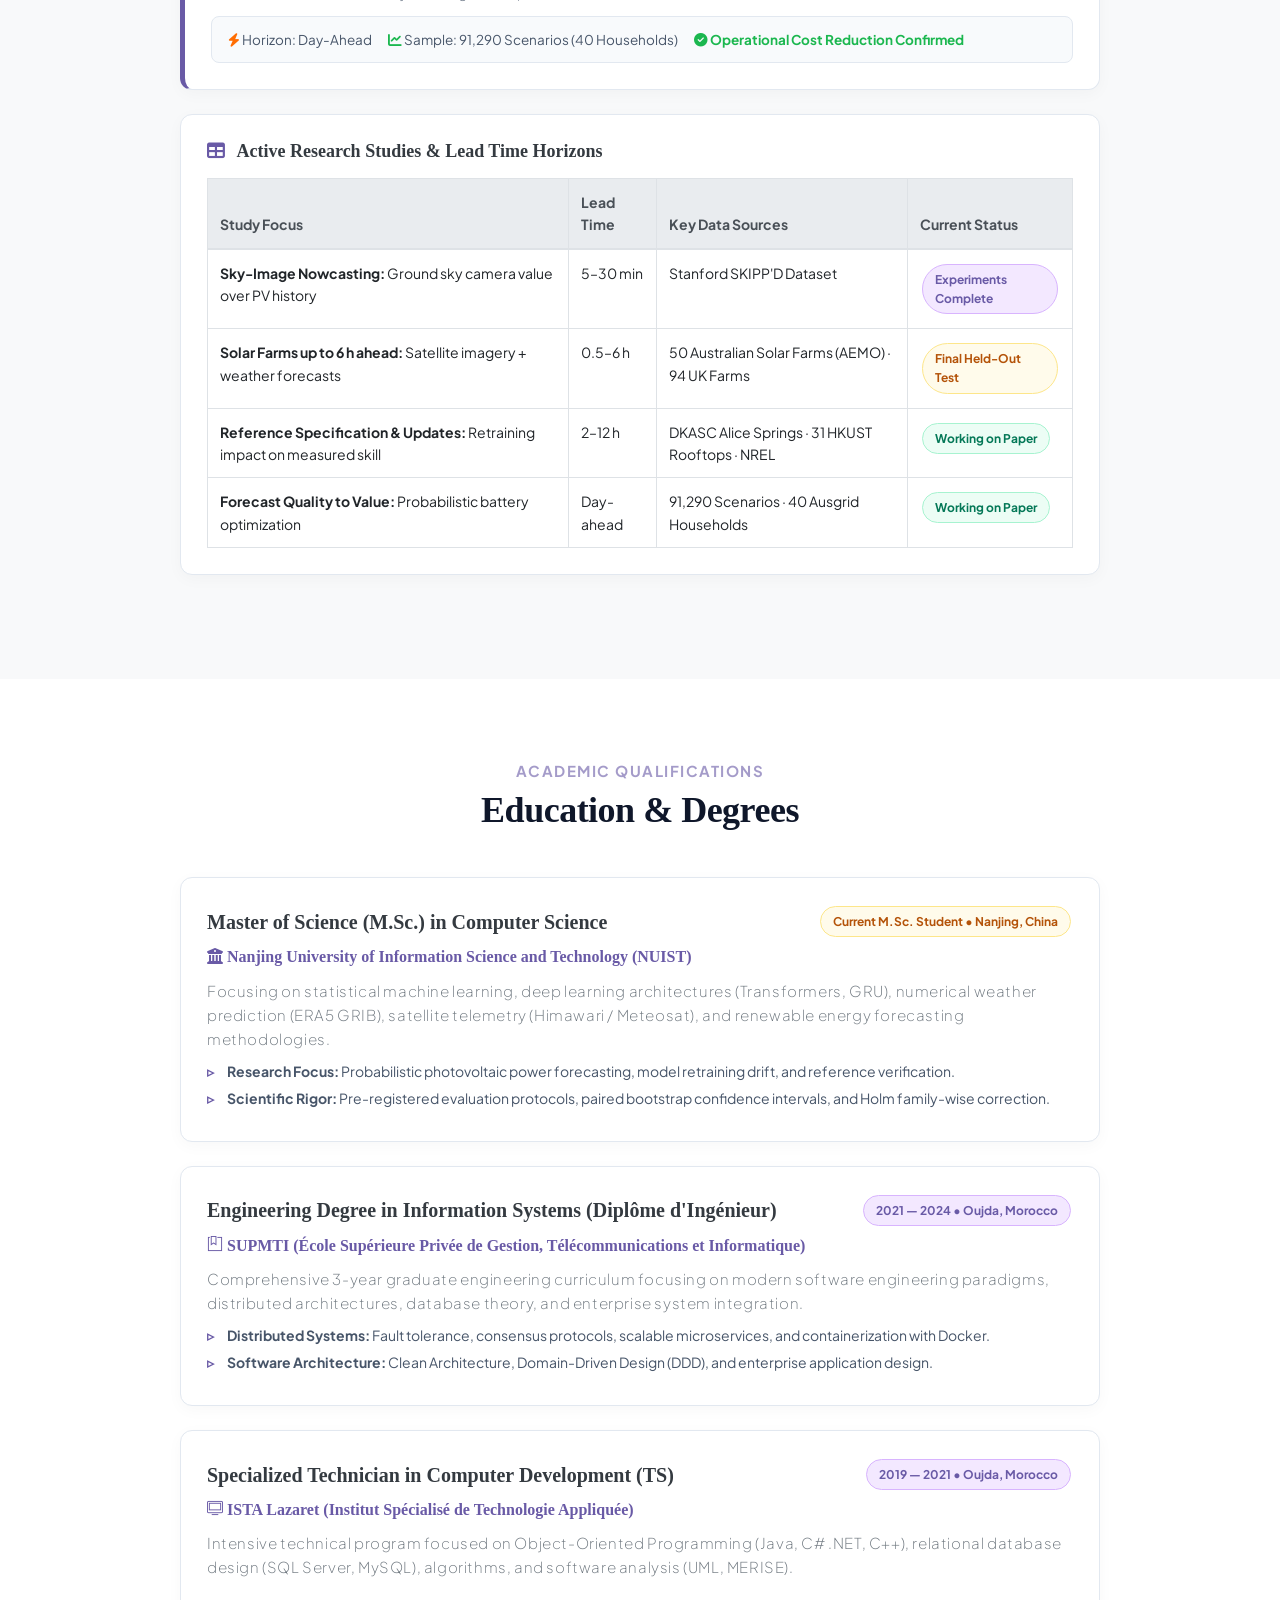
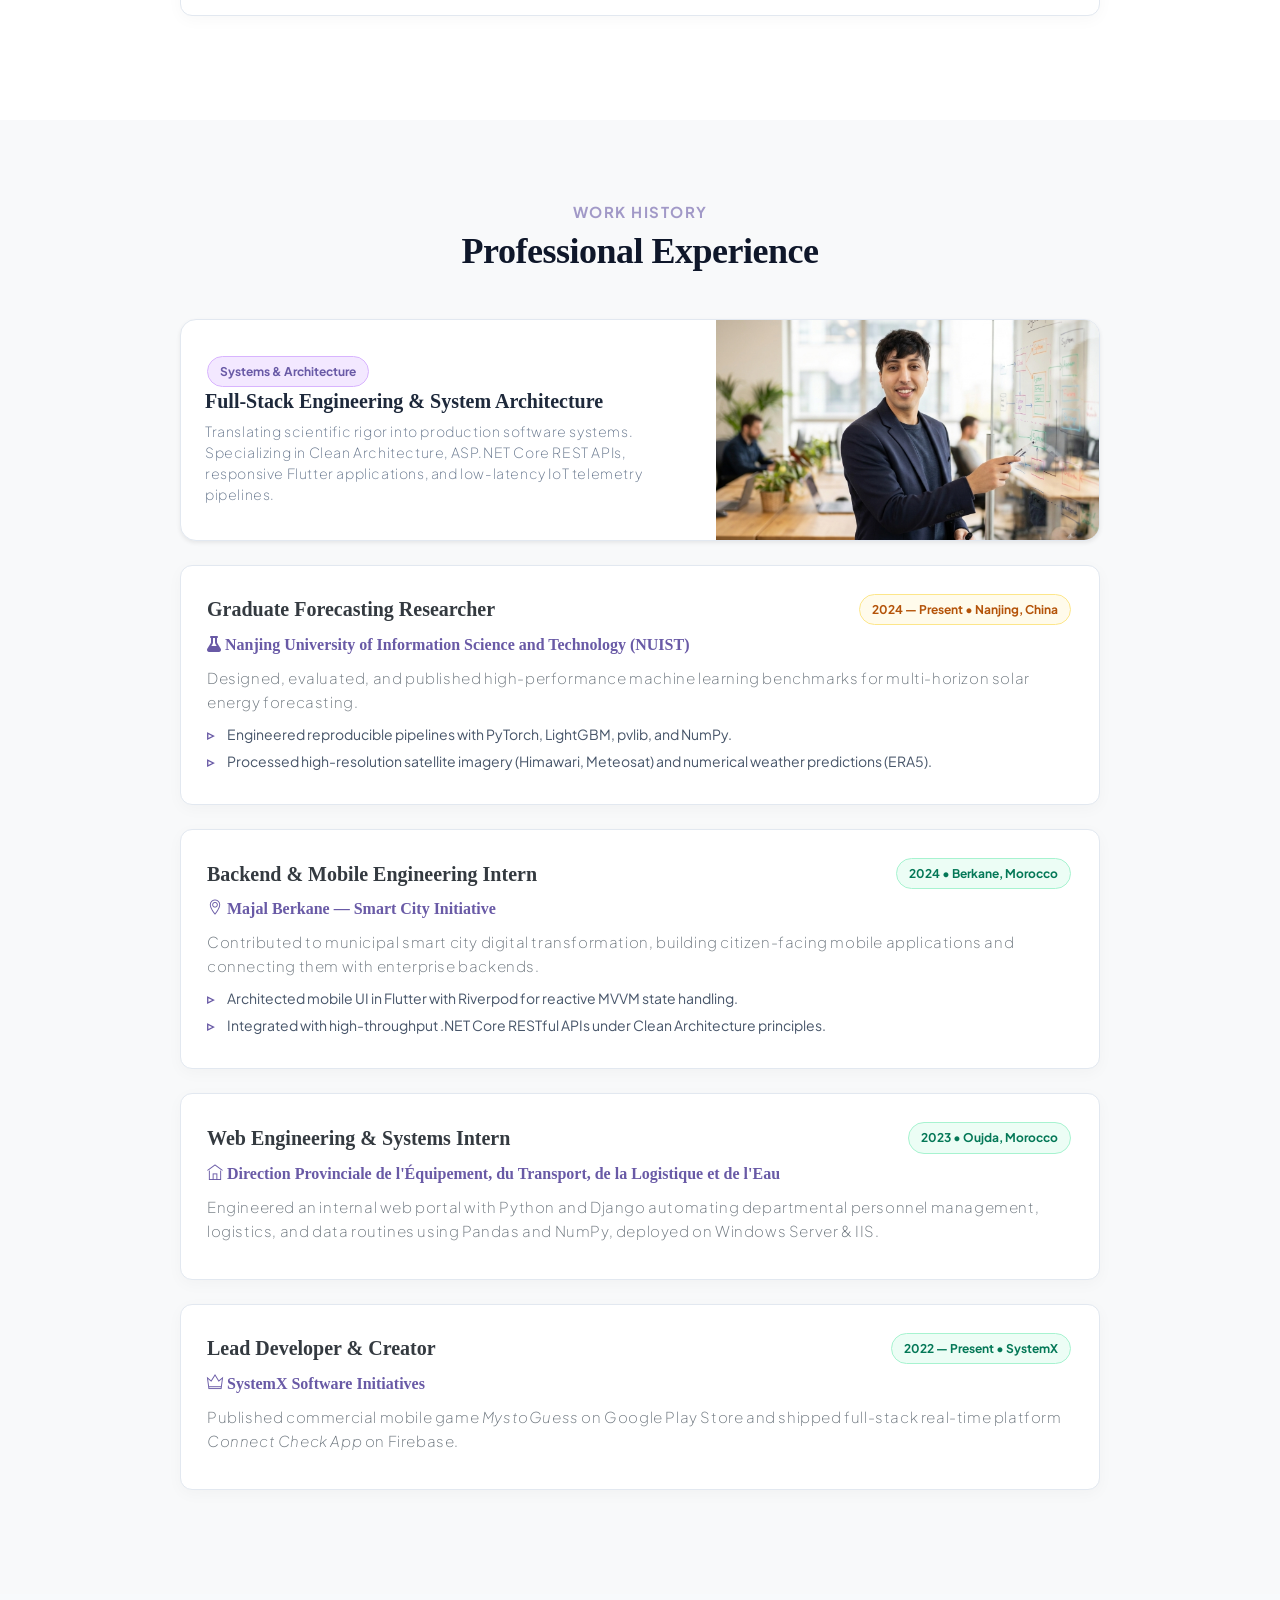
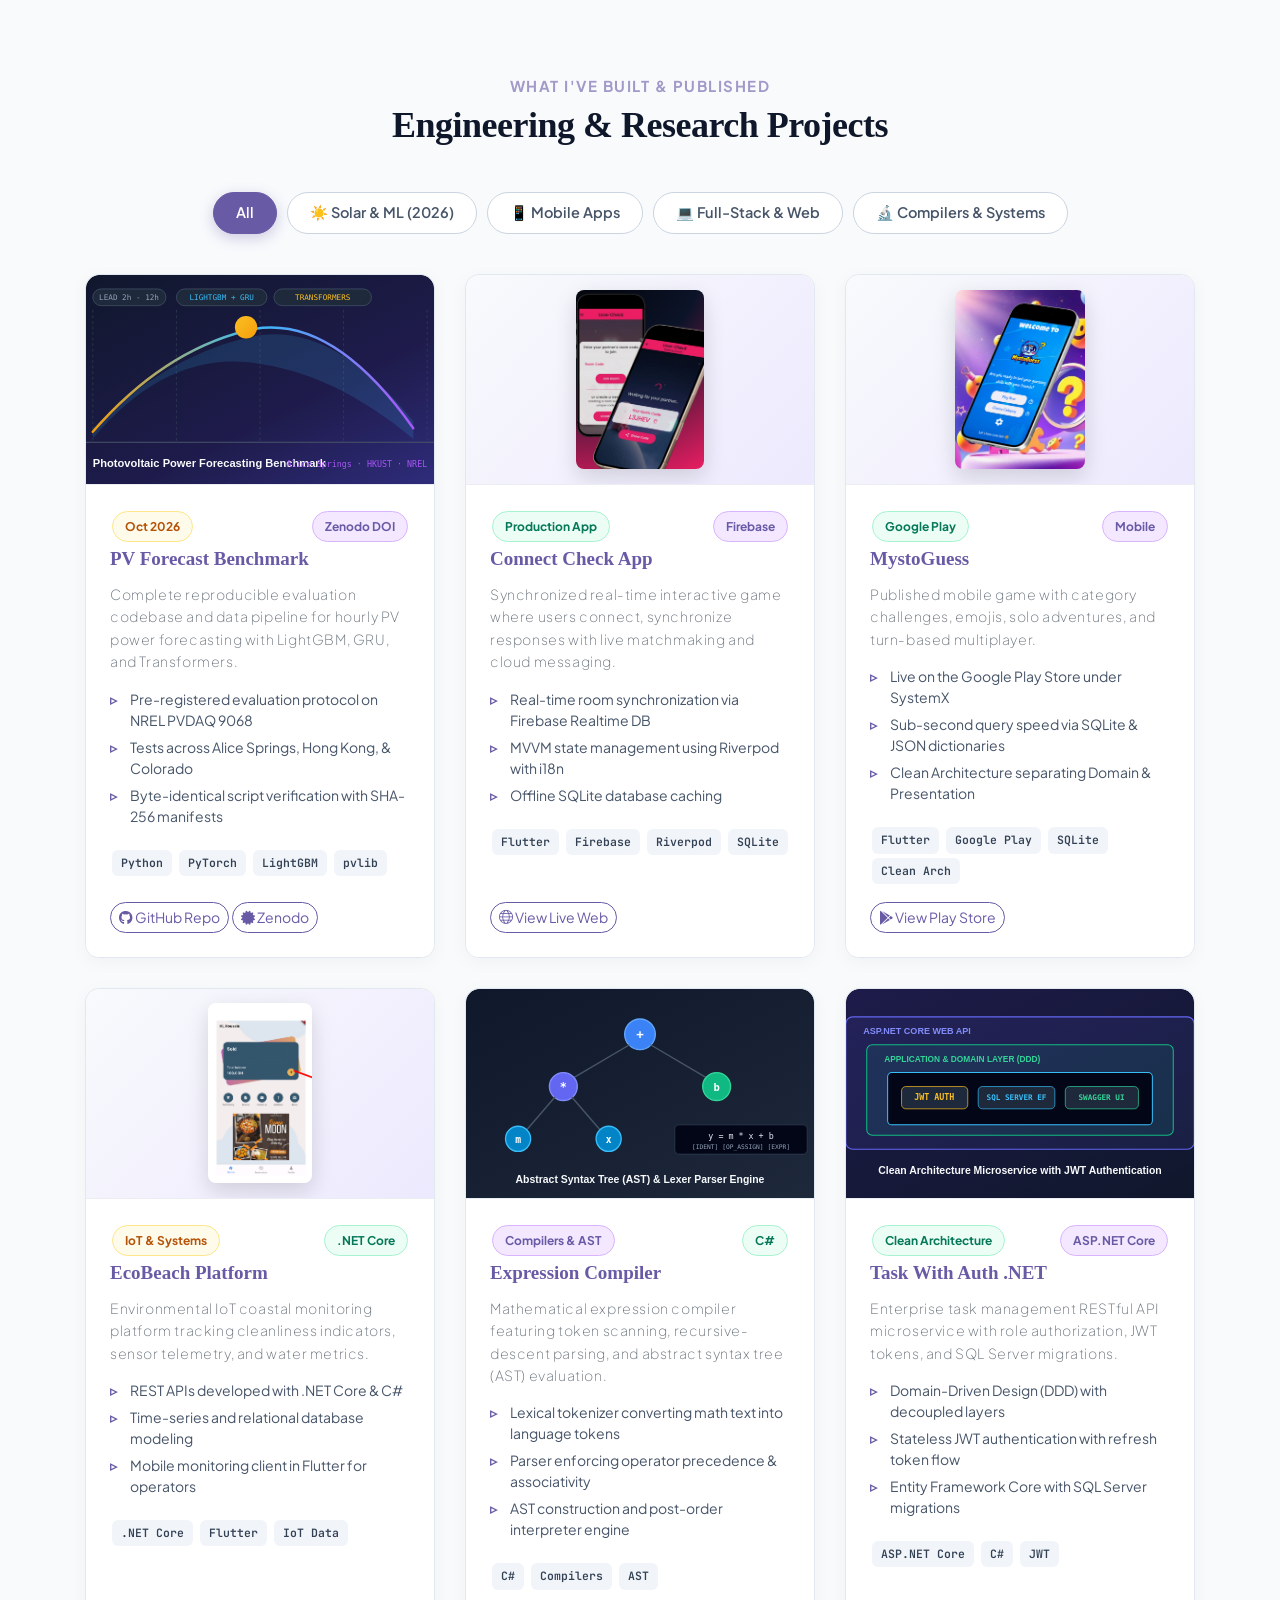
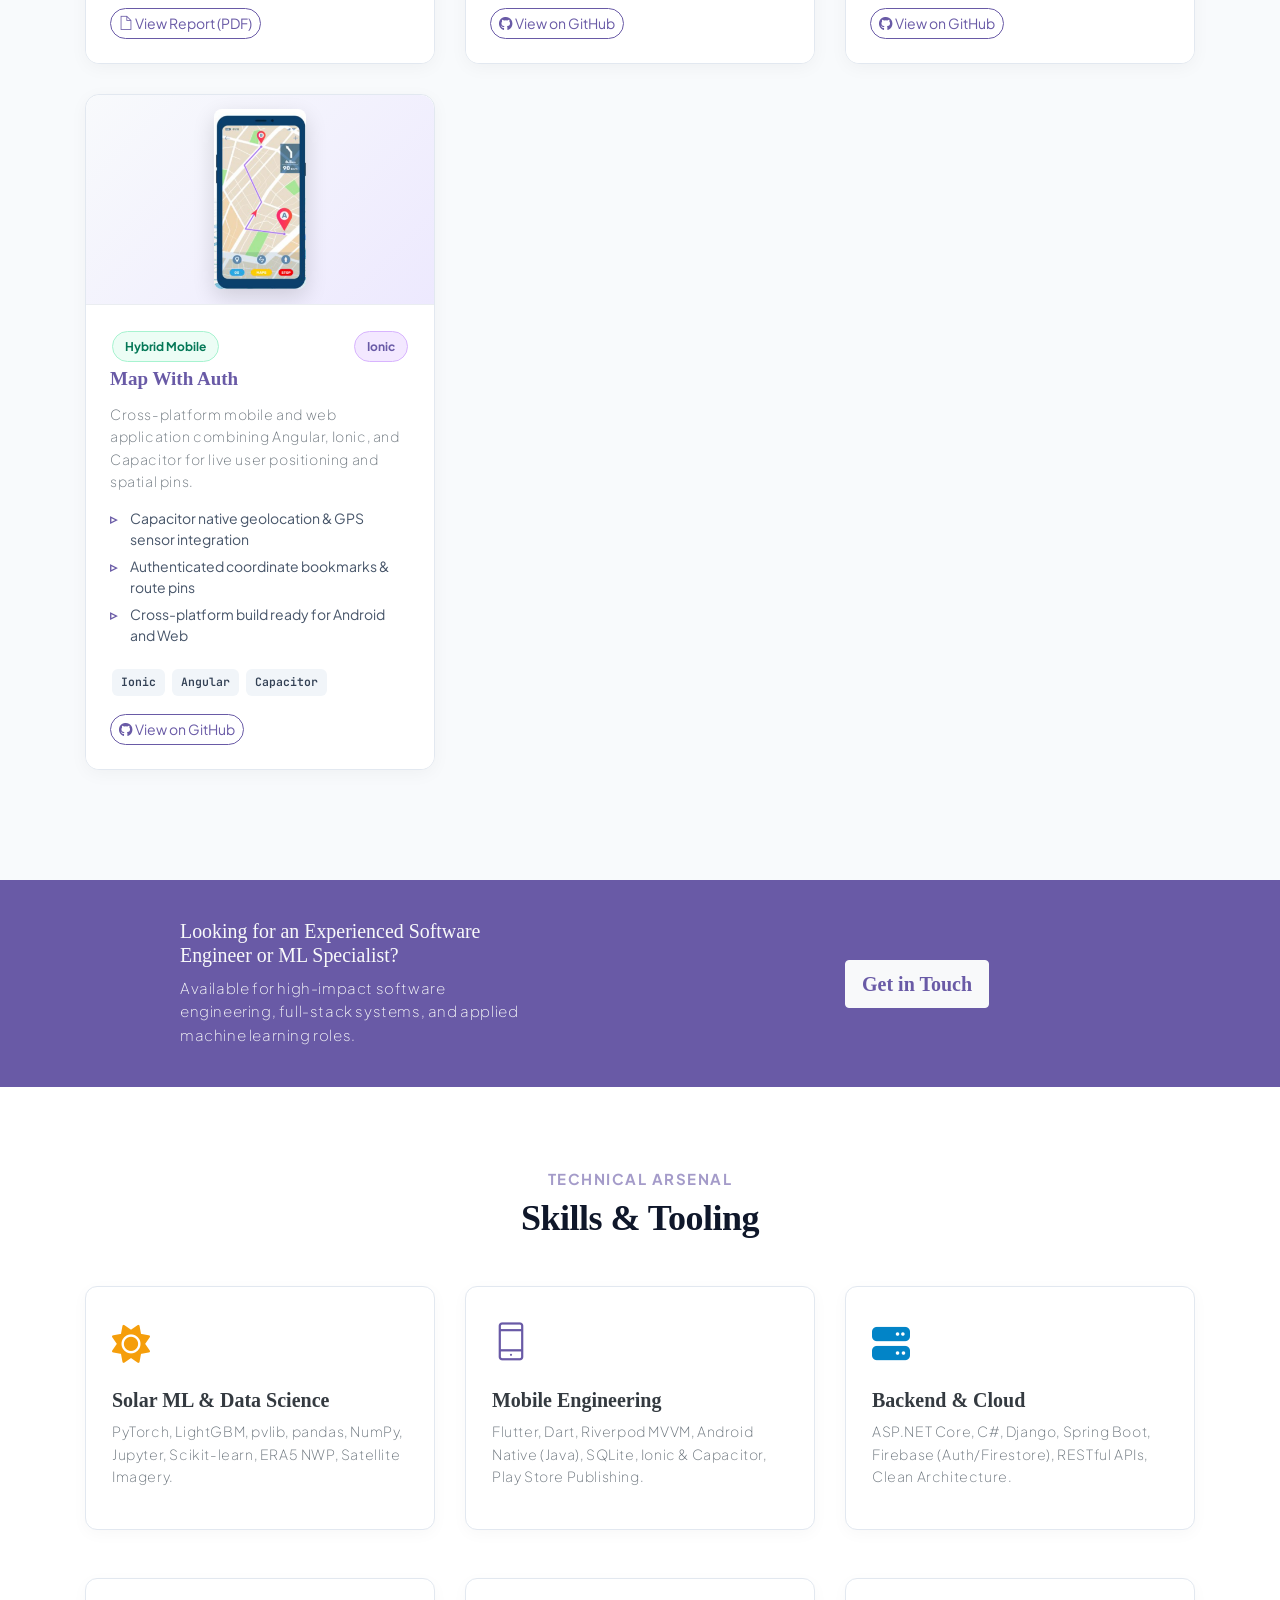
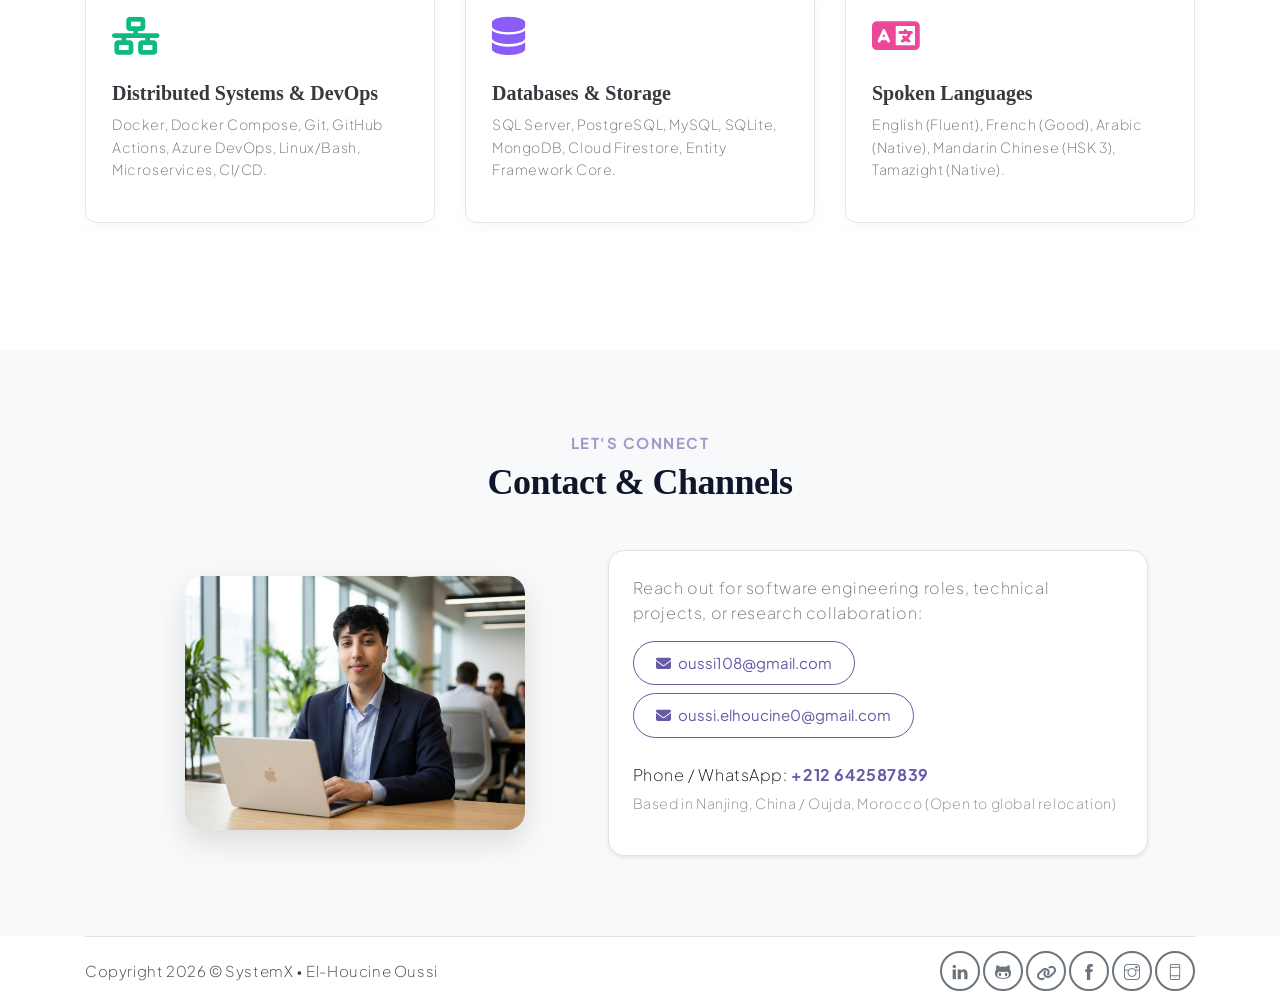
==== commit 9674735f: "feat: update profile photo from GitHub reference and integrate generated professional workplace phot" ====
--- a/index.html
+++ b/index.html
@@ -664,6 +664,10 @@
         <div class="overlay"></div>
         <div class="header-content container text-center">
             
+            <div class="mb-3">
+                <img src="assets/imgs/my-image.png" alt="El-Houcine Oussi" 
+                     style="width: 130px; height: 130px; border-radius: 50%; object-fit: cover; border: 4px solid #ffffff; box-shadow: 0 10px 28px rgba(105, 90, 166, 0.28); display: inline-block;">
+            </div>
             <h1 class="header-title">
                 <span class="up">HI!</span>
                 <span class="down">I am OUSSI El-Houcine</span>
@@ -691,9 +695,6 @@
                         <a class="dropdown-item py-2" href="assets/docs/CV_English.pdf" download style="font-size: 14px; font-weight: 500;">
                             <i class="fas fa-file-pdf text-primary mr-2"></i> English CV (PDF)
                         </a>
-                        <a class="dropdown-item py-2" href="assets/docs/CV_Academic_EN.pdf" download style="font-size: 14px; font-weight: 500;">
-                            <i class="fas fa-file-pdf text-primary mr-2"></i> Academic CV, English (PDF)
-                        </a>
                         <a class="dropdown-item py-2" href="assets/docs/CV_Chinese.pdf" download style="font-size: 14px; font-weight: 500;">
                             <i class="fas fa-file-pdf text-danger mr-2"></i> 中文个人简历 (PDF)
                         </a>
@@ -752,7 +753,7 @@
             <div class="row align-items-center justify-content-center text-left" style="gap: 20px 0;">
                 <div class="col-lg-4 text-center mb-4 mb-lg-0">
                     <img src="assets/imgs/my-image.png" alt="El-Houcine Oussi Profile Photo" 
-                         style="width: 100%; max-width: 320px; border-radius: 20px; box-shadow: 0 12px 35px rgba(105, 90, 166, 0.18); border: 4px solid #ffffff;">
+                         style="width: 100%; max-width: 320px; border-radius: 20px; box-shadow: 0 12px 35px rgba(105, 90, 166, 0.18); border: 4px solid #ffffff; object-fit: cover; aspect-ratio: 1/1;">
                 </div>
                 <div class="col-lg-8">
                     
@@ -786,9 +787,6 @@
                         <a href="assets/docs/CV_English.pdf" download class="btn-rounded btn btn-outline-primary me-2 mb-2">
                             <i class="ti-download"></i> Download CV (English)
                         </a>
-                        <a href="assets/docs/CV_Academic_EN.pdf" download class="btn-rounded btn btn-outline-primary me-2 mb-2">
-                            <i class="ti-download"></i> Academic CV (English)
-                        </a>
                         <a href="assets/docs/CV_Chinese.pdf" download class="btn-rounded btn btn-outline-primary me-2 mb-2">
                             <i class="ti-download"></i> 下载简历 (中文版)
                         </a>
@@ -813,6 +811,23 @@
             <div class="row justify-content-center">
                 <div class="col-lg-10">
                     
+                    <!-- Research Lab Spotlight Card -->
+                    <div class="card mb-4 overflow-hidden shadow-sm" style="border-radius: 16px; border: 1px solid #e2e8f0; background: #ffffff;">
+                        <div class="row no-gutters align-items-center text-left">
+                            <div class="col-md-5">
+                                <img src="assets/imgs/profile-research-lab.jpg" alt="NUIST AI Research Laboratory" 
+                                     style="width: 100%; height: 220px; object-fit: cover;">
+                            </div>
+                            <div class="col-md-7 p-4">
+                                <span class="badge-pill-custom badge-solar mb-2">Renewable Energy & AI</span>
+                                <h5 style="font-weight: 700; color: #1e293b; margin-bottom: 8px;">Solar Forecasting & Spatio-Temporal AI Lab</h5>
+                                <p style="font-size: 14px; color: #64748b; line-height: 1.5; margin-bottom: 0;">
+                                    Conducting reproducible research at <strong>Nanjing University of Information Science and Technology (NUIST)</strong>. Benchmarking 50 Australian utility-scale solar farms using satellite imagery and numerical weather models.
+                                </p>
+                            </div>
+                        </div>
+                    </div>
+
                     <!-- Research Study 1 -->
                     <div class="paper-card">
                         <div class="d-flex justify-content-between align-items-center mb-2">
@@ -991,6 +1006,23 @@
             <div class="row justify-content-center">
                 <div class="col-lg-10">
                     
+                    <!-- Tech Workspace Banner -->
+                    <div class="card mb-4 overflow-hidden shadow-sm text-left" style="border-radius: 16px; border: 1px solid #e2e8f0; background: #ffffff;">
+                        <div class="row no-gutters align-items-center">
+                            <div class="col-md-5 order-md-2">
+                                <img src="assets/imgs/profile-tech-workspace.jpg" alt="Software Architecture & Engineering" 
+                                     style="width: 100%; height: 220px; object-fit: cover;">
+                            </div>
+                            <div class="col-md-7 p-4 order-md-1">
+                                <span class="badge-pill-custom badge-academic mb-2">Systems & Architecture</span>
+                                <h5 style="font-weight: 700; color: #1e293b; margin-bottom: 8px;">Full-Stack Engineering & System Architecture</h5>
+                                <p style="font-size: 14px; color: #64748b; line-height: 1.5; margin-bottom: 0;">
+                                    Translating scientific rigor into production software systems. Specializing in Clean Architecture, ASP.NET Core REST APIs, responsive Flutter applications, and low-latency IoT telemetry pipelines.
+                                </p>
+                            </div>
+                        </div>
+                    </div>
+
                     <!-- Job 1 -->
                     <div class="feature-card mb-4 text-left">
                         <div class="d-flex flex-wrap justify-content-between align-items-center mb-2">
@@ -1419,9 +1451,13 @@
             <p class="section-subtitle">Let's Connect</p>
             <h6 class="section-title mb-5">Contact & Channels</h6>
             
-            <div class="row justify-content-center">
-                <div class="col-md-8 col-lg-6">
-                    <div class="card p-4 shadow-sm" style="border-radius: 12px; border: 1px solid #dee2e6; background: #fff;">
+            <div class="row justify-content-center align-items-center">
+                <div class="col-md-5 mb-4 mb-md-0 text-center">
+                    <img src="assets/imgs/profile-innovation.jpg" alt="El-Houcine Oussi" 
+                         style="width: 100%; max-width: 340px; border-radius: 18px; box-shadow: 0 12px 30px rgba(0,0,0,0.12); object-fit: cover;">
+                </div>
+                <div class="col-md-7 col-lg-6 text-left">
+                    <div class="card p-4 shadow-sm" style="border-radius: 16px; border: 1px solid #dee2e6; background: #fff;">
                         <p style="font-size: 16px; color: #6c757d; margin-bottom: 15px;">
                             Reach out for software engineering roles, technical projects, or research collaboration:
                         </p>
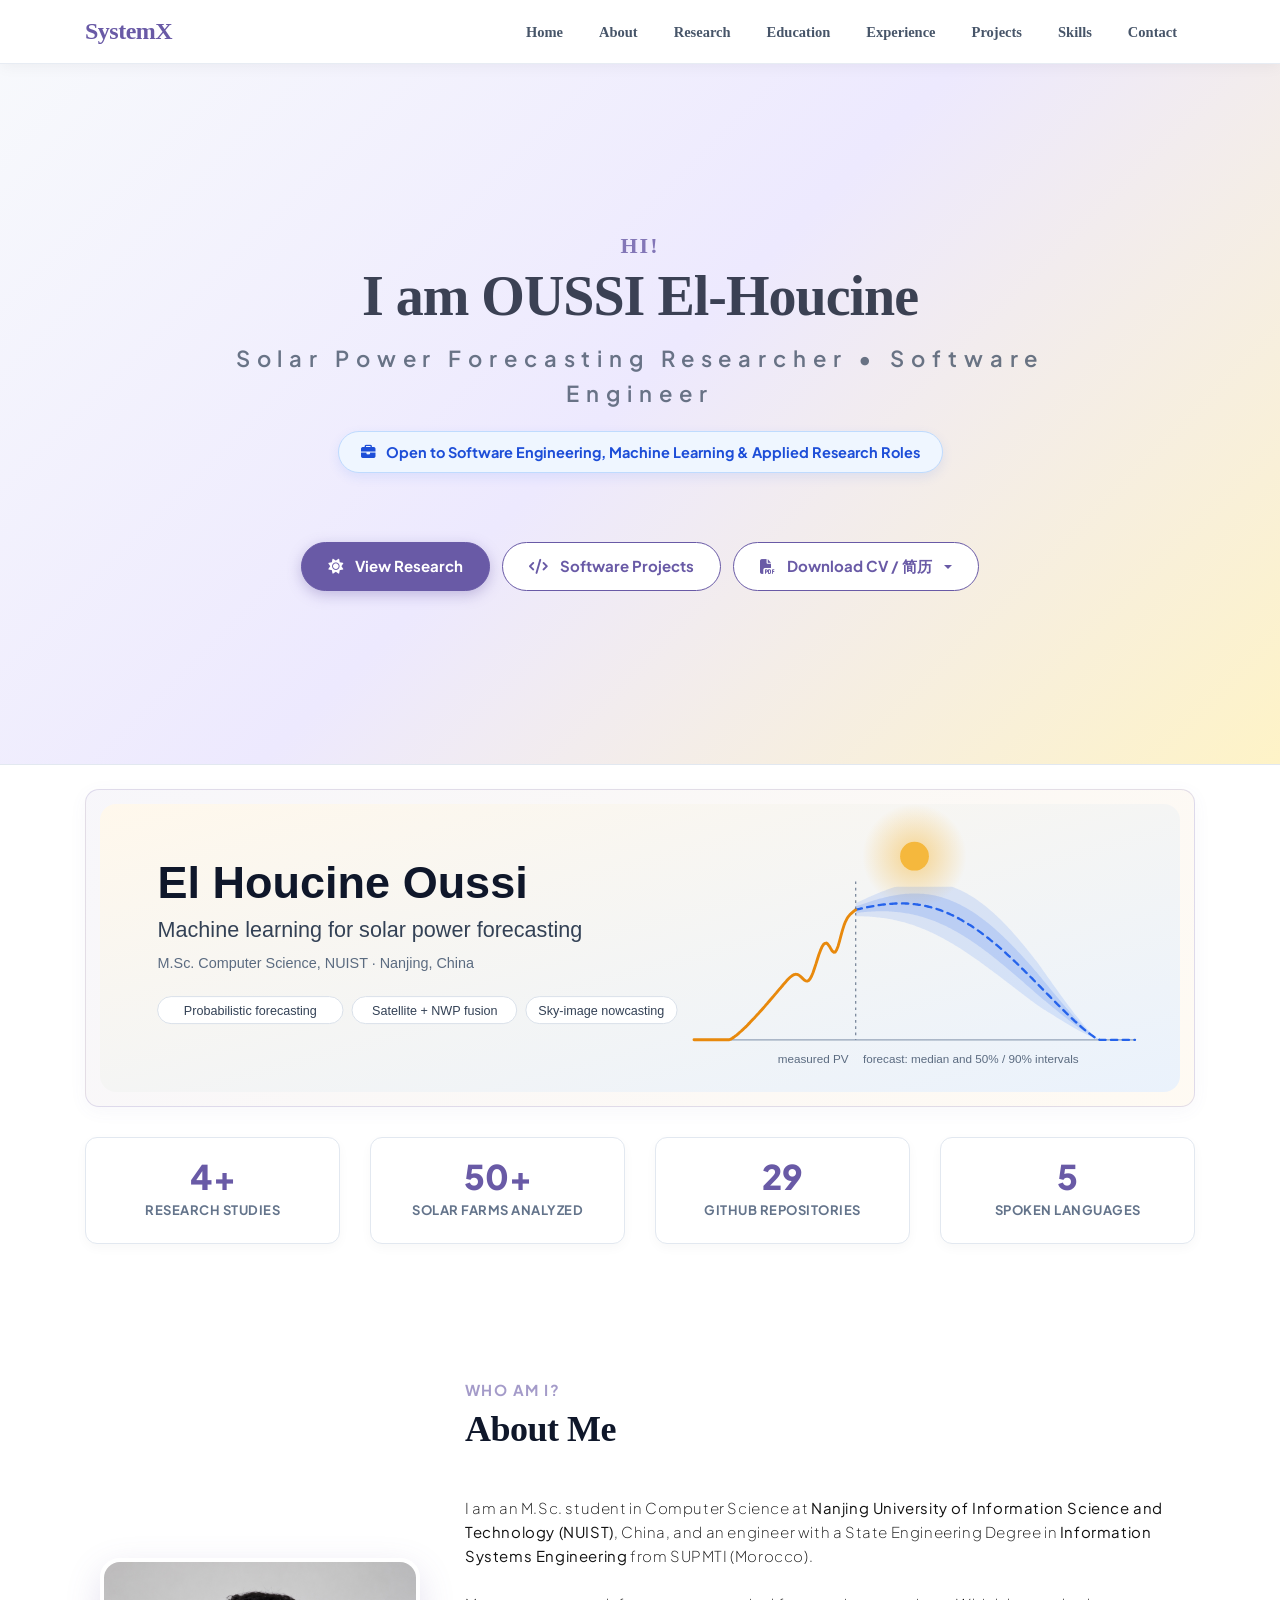
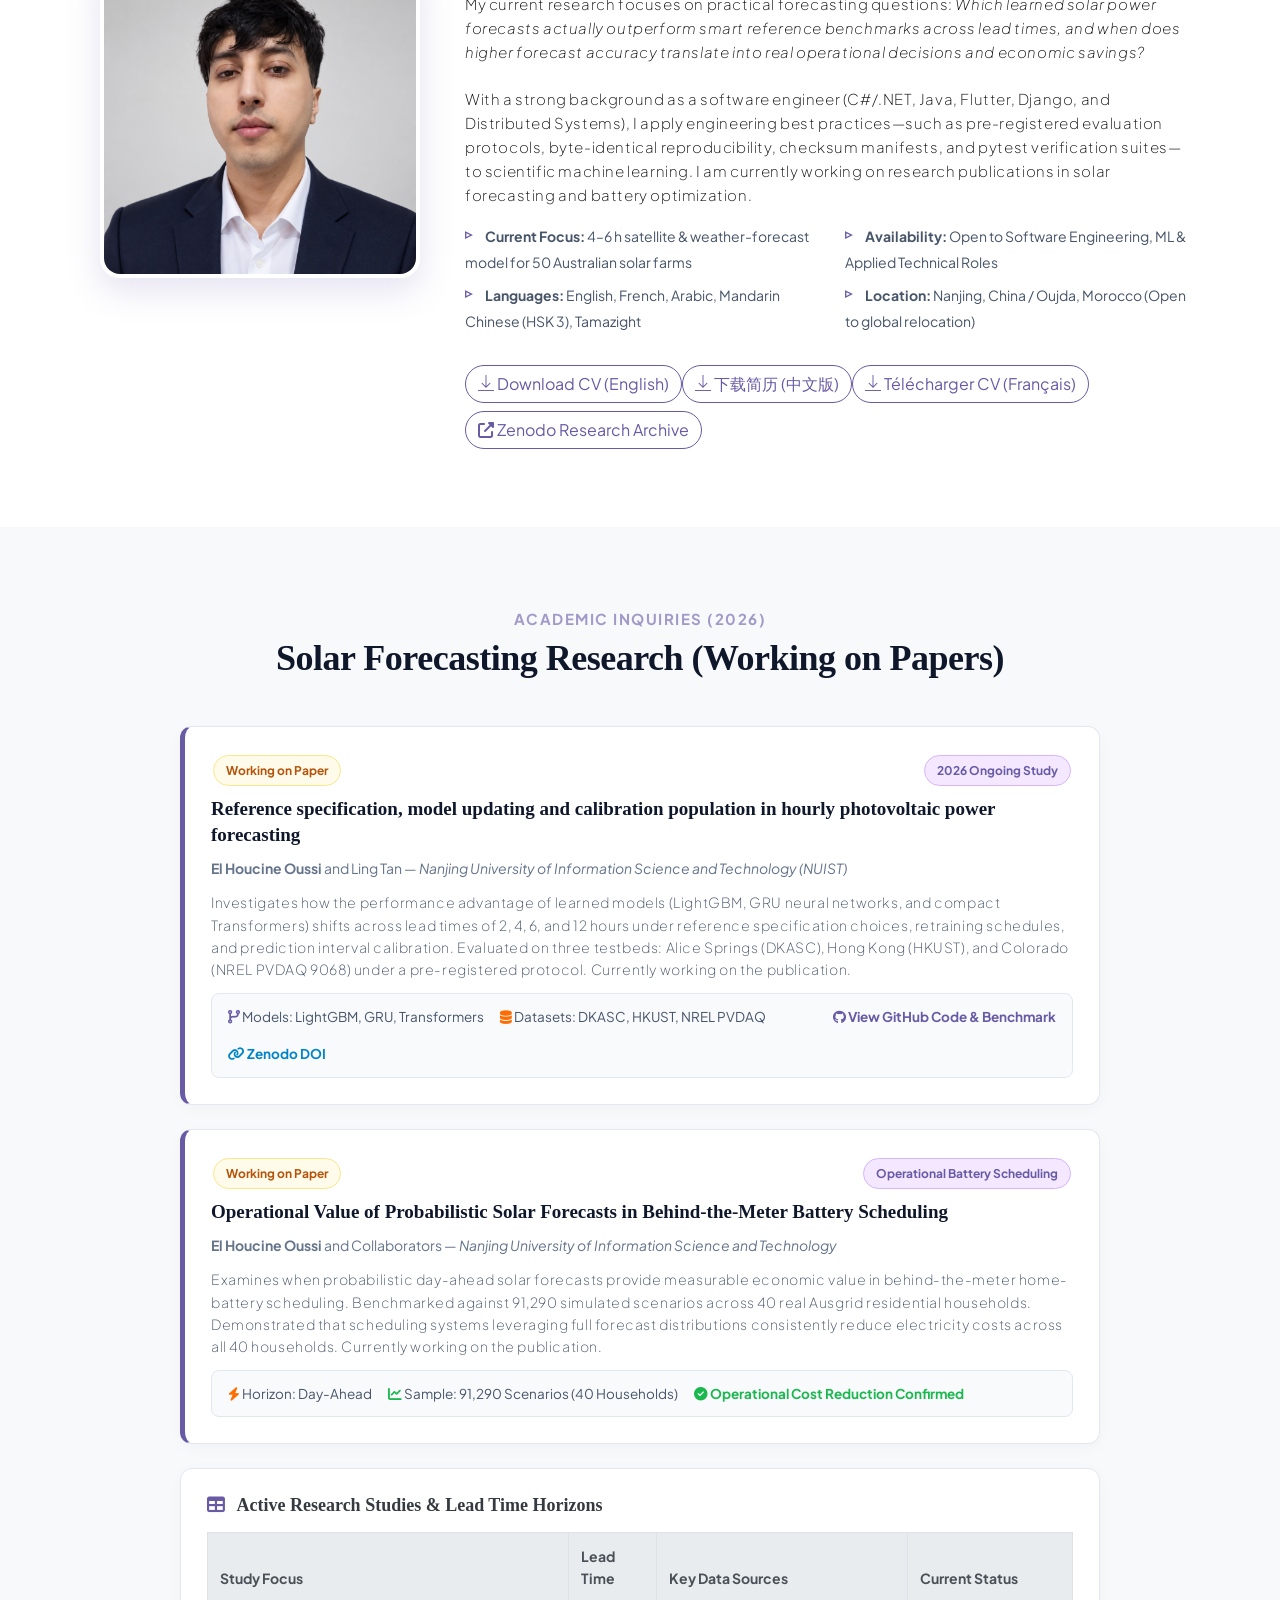
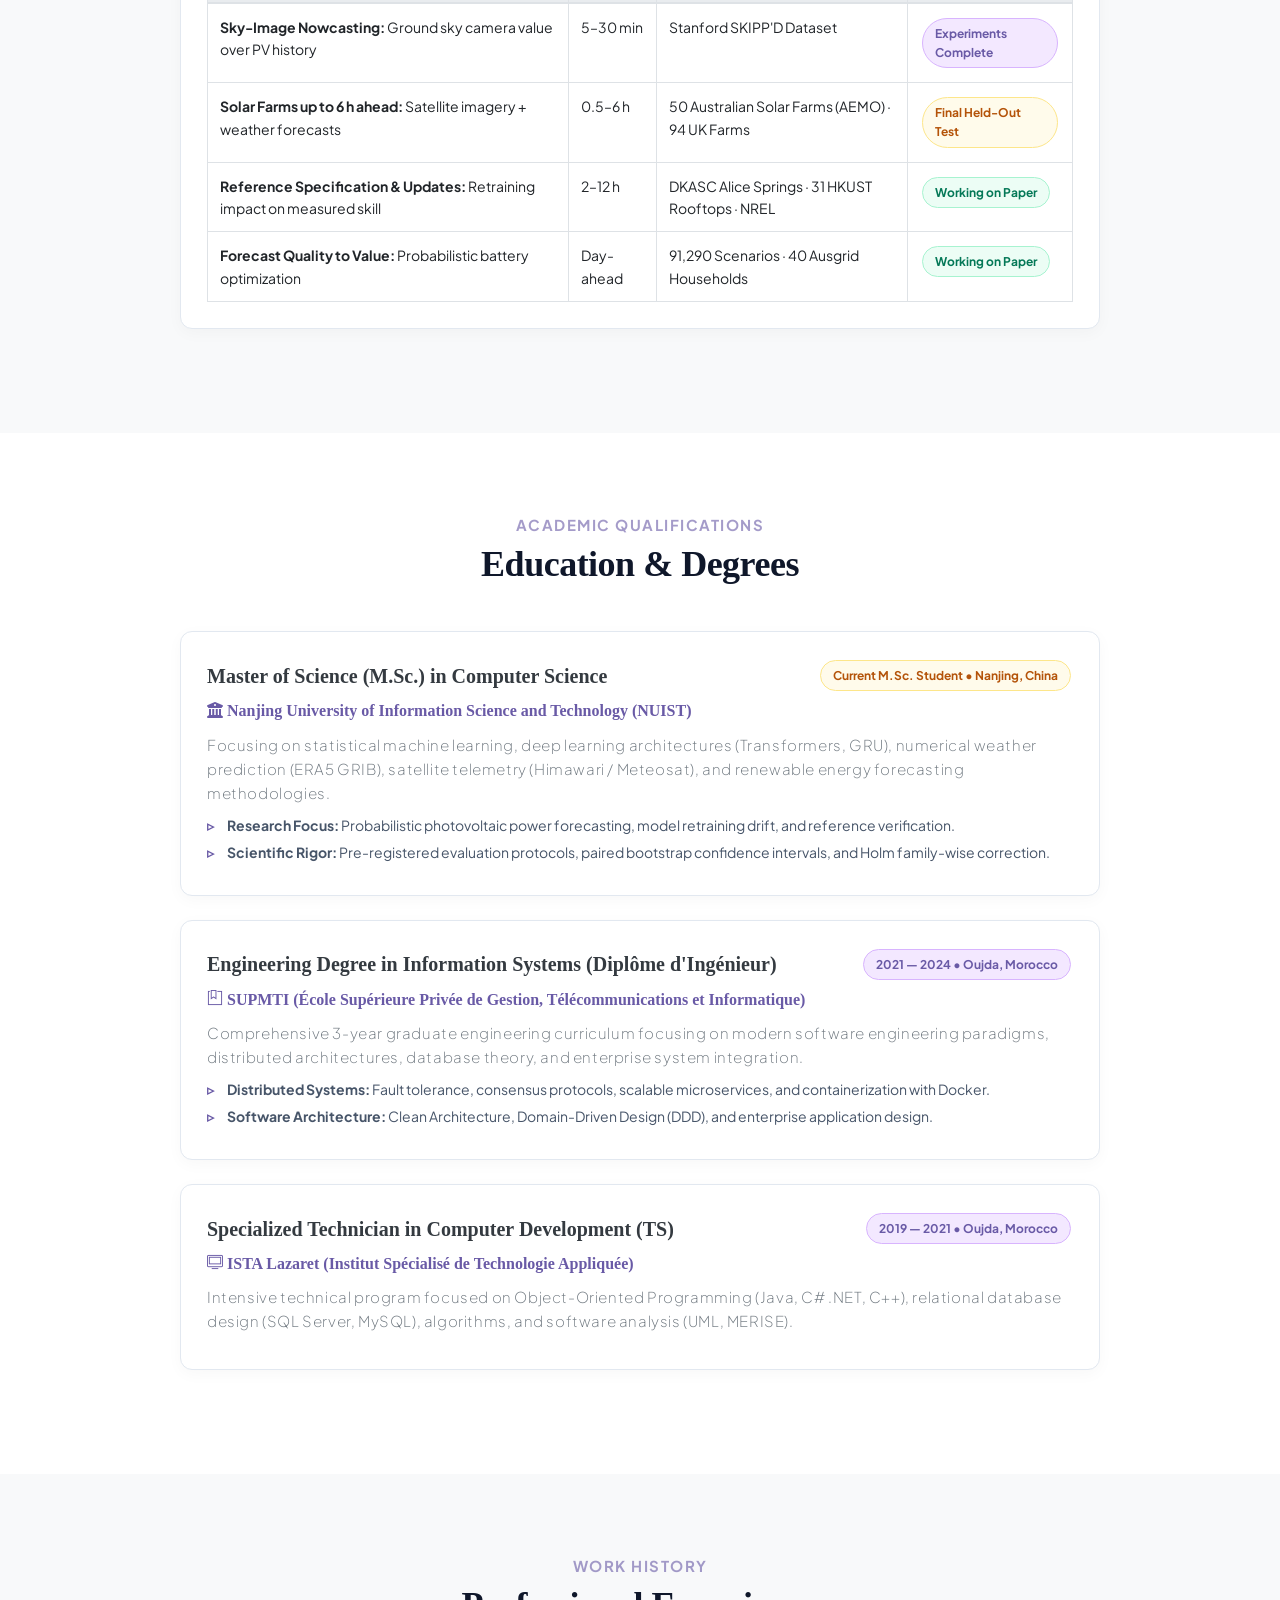
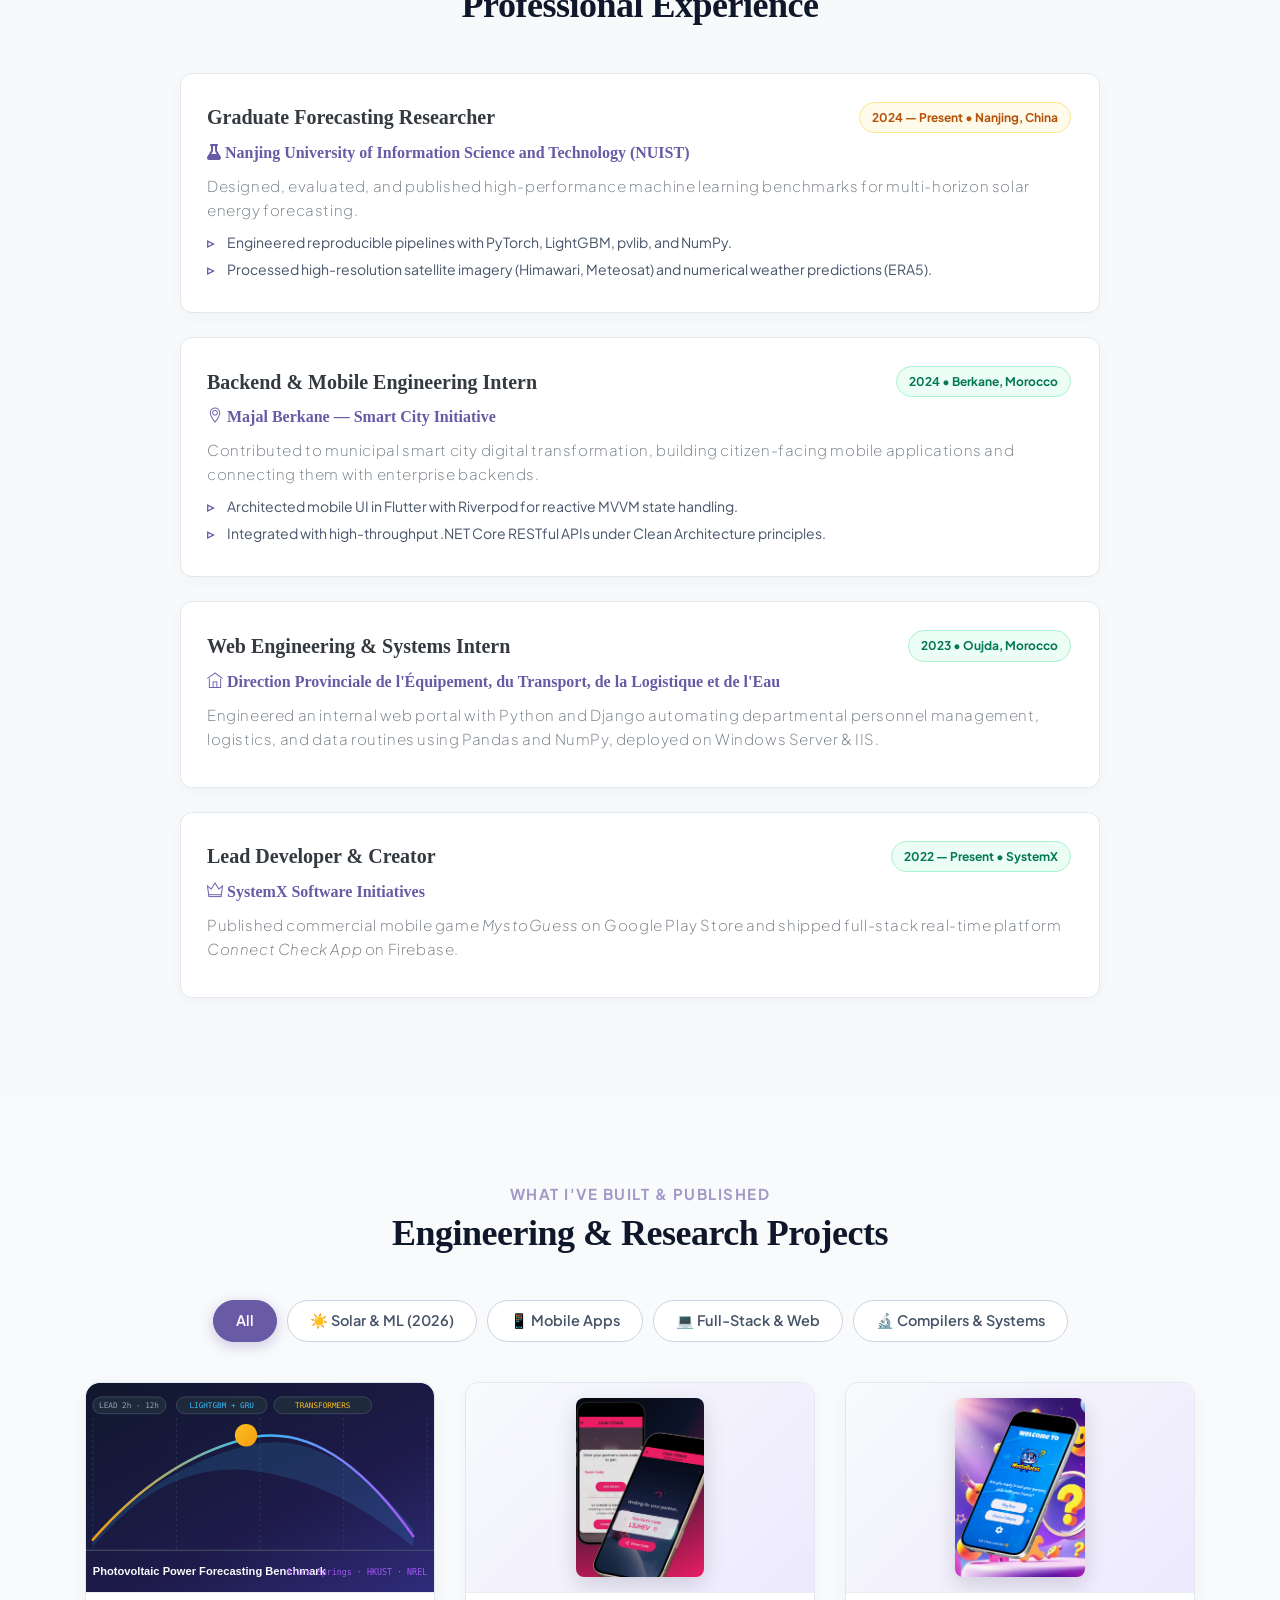
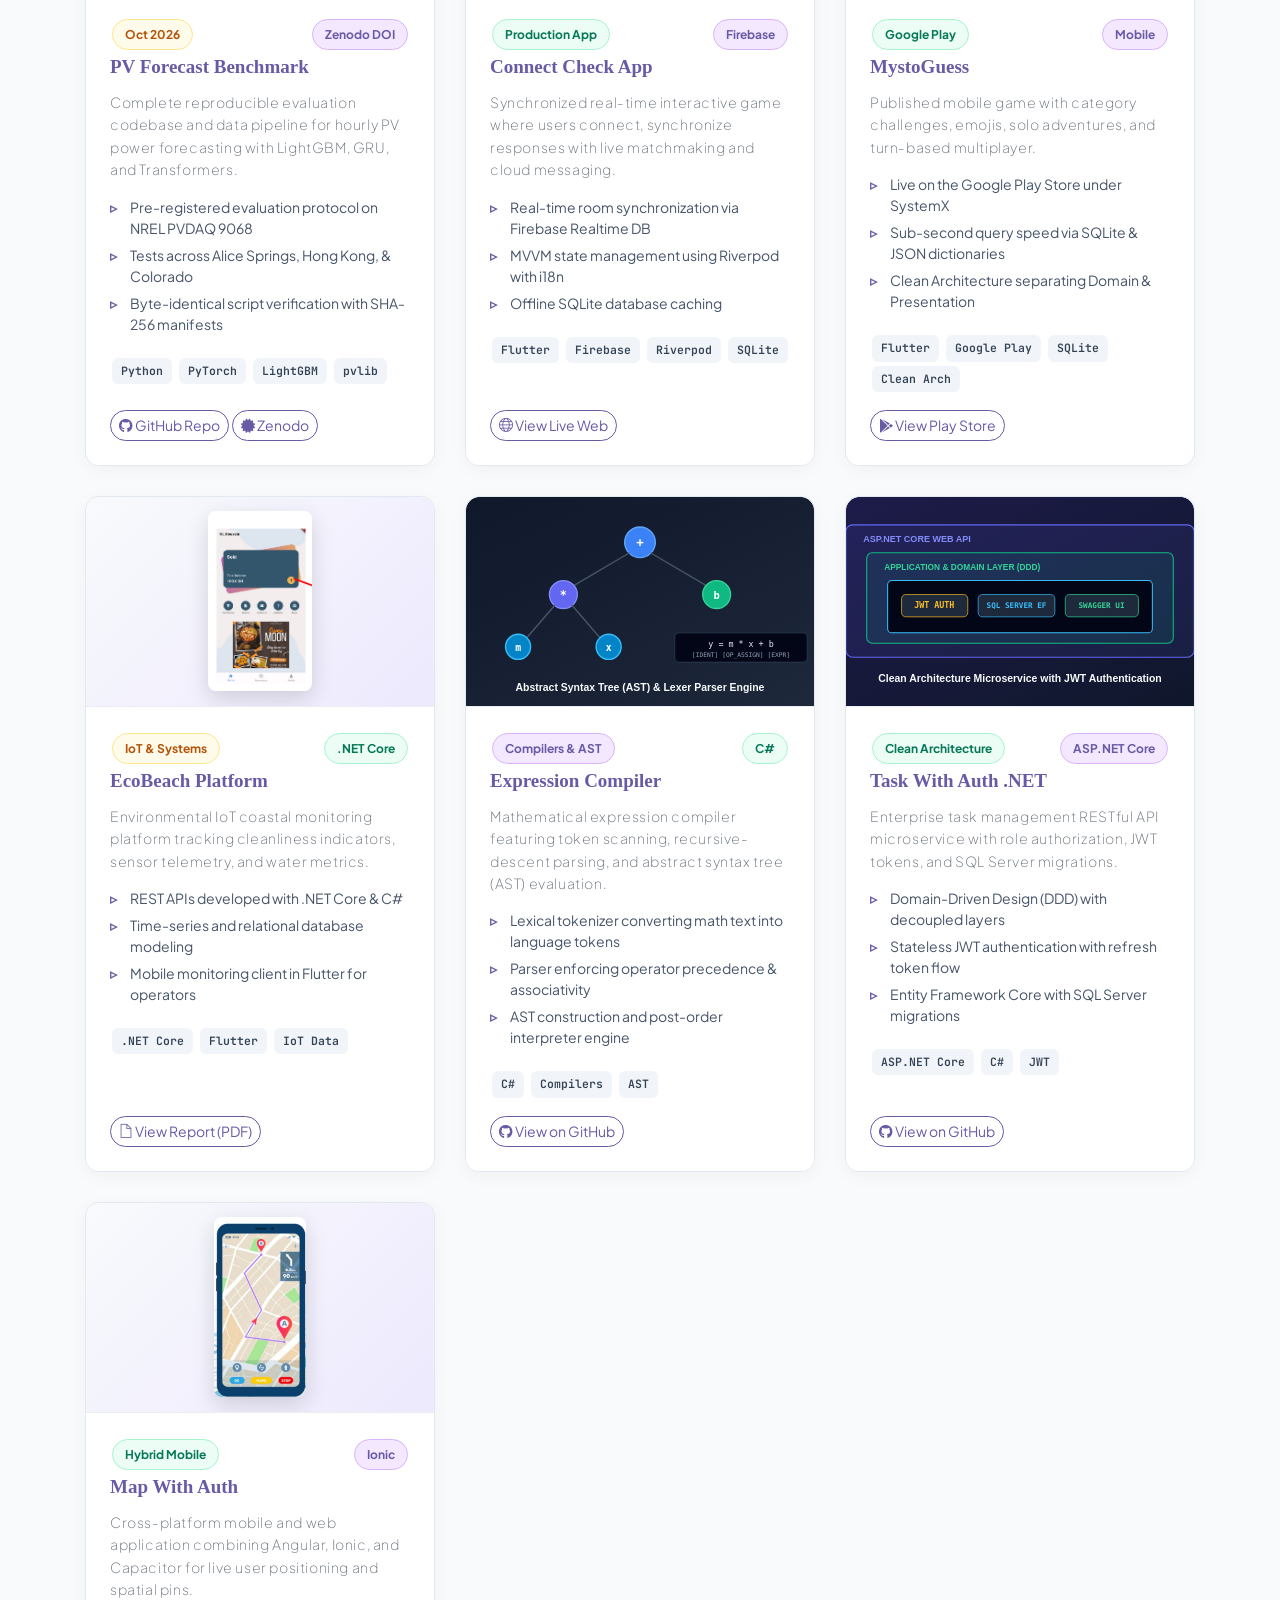
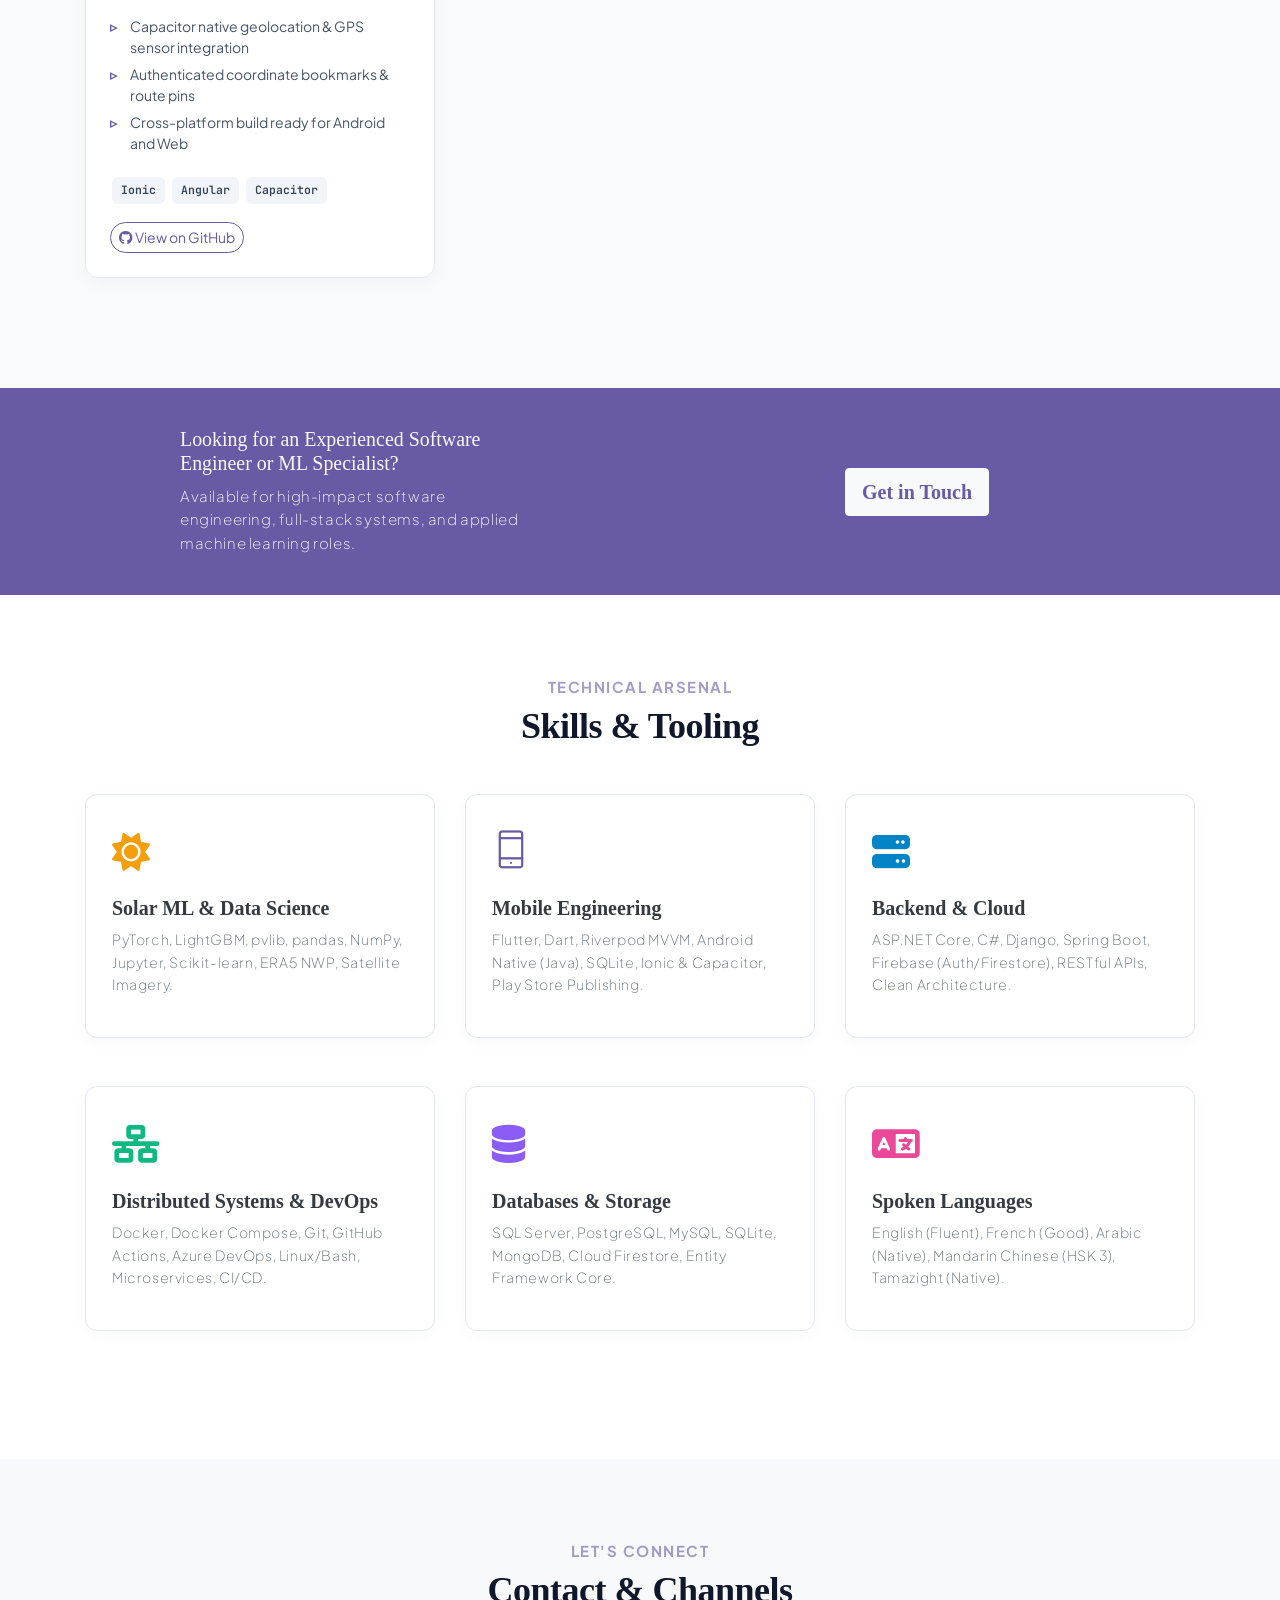
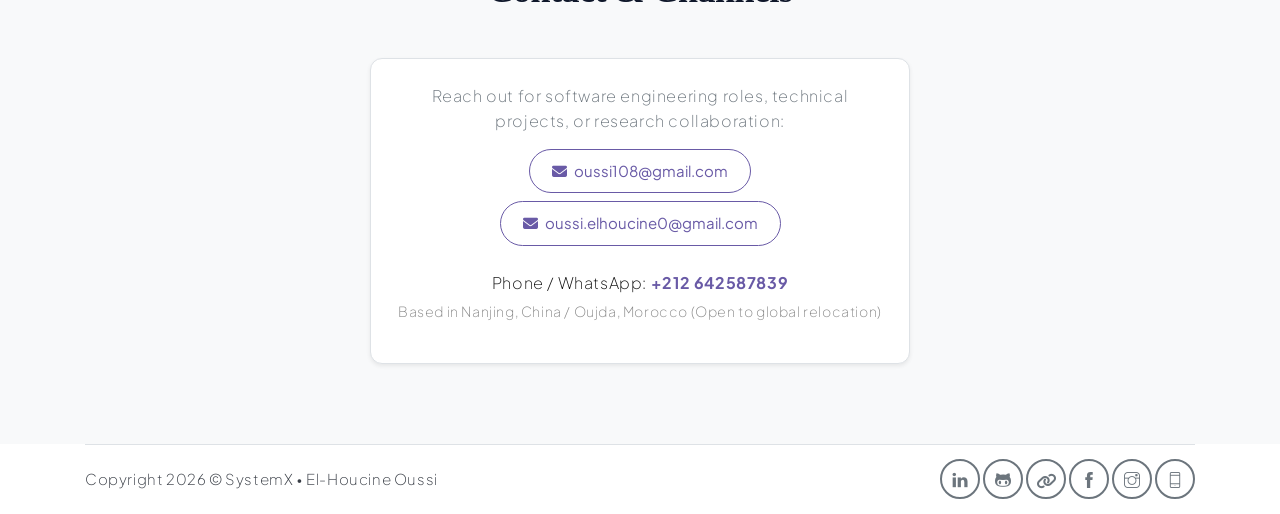
==== commit aaacd80d: "refactor: remove added pictures from site per user request" ====
--- a/index.html
+++ b/index.html
@@ -664,10 +664,6 @@
         <div class="overlay"></div>
         <div class="header-content container text-center">
             
-            <div class="mb-3">
-                <img src="assets/imgs/my-image.png" alt="El-Houcine Oussi" 
-                     style="width: 130px; height: 130px; border-radius: 50%; object-fit: cover; border: 4px solid #ffffff; box-shadow: 0 10px 28px rgba(105, 90, 166, 0.28); display: inline-block;">
-            </div>
             <h1 class="header-title">
                 <span class="up">HI!</span>
                 <span class="down">I am OUSSI El-Houcine</span>
@@ -811,23 +807,6 @@
             <div class="row justify-content-center">
                 <div class="col-lg-10">
                     
-                    <!-- Research Lab Spotlight Card -->
-                    <div class="card mb-4 overflow-hidden shadow-sm" style="border-radius: 16px; border: 1px solid #e2e8f0; background: #ffffff;">
-                        <div class="row no-gutters align-items-center text-left">
-                            <div class="col-md-5">
-                                <img src="assets/imgs/profile-research-lab.jpg" alt="NUIST AI Research Laboratory" 
-                                     style="width: 100%; height: 220px; object-fit: cover;">
-                            </div>
-                            <div class="col-md-7 p-4">
-                                <span class="badge-pill-custom badge-solar mb-2">Renewable Energy & AI</span>
-                                <h5 style="font-weight: 700; color: #1e293b; margin-bottom: 8px;">Solar Forecasting & Spatio-Temporal AI Lab</h5>
-                                <p style="font-size: 14px; color: #64748b; line-height: 1.5; margin-bottom: 0;">
-                                    Conducting reproducible research at <strong>Nanjing University of Information Science and Technology (NUIST)</strong>. Benchmarking 50 Australian utility-scale solar farms using satellite imagery and numerical weather models.
-                                </p>
-                            </div>
-                        </div>
-                    </div>
-
                     <!-- Research Study 1 -->
                     <div class="paper-card">
                         <div class="d-flex justify-content-between align-items-center mb-2">
@@ -1006,23 +985,6 @@
             <div class="row justify-content-center">
                 <div class="col-lg-10">
                     
-                    <!-- Tech Workspace Banner -->
-                    <div class="card mb-4 overflow-hidden shadow-sm text-left" style="border-radius: 16px; border: 1px solid #e2e8f0; background: #ffffff;">
-                        <div class="row no-gutters align-items-center">
-                            <div class="col-md-5 order-md-2">
-                                <img src="assets/imgs/profile-tech-workspace.jpg" alt="Software Architecture & Engineering" 
-                                     style="width: 100%; height: 220px; object-fit: cover;">
-                            </div>
-                            <div class="col-md-7 p-4 order-md-1">
-                                <span class="badge-pill-custom badge-academic mb-2">Systems & Architecture</span>
-                                <h5 style="font-weight: 700; color: #1e293b; margin-bottom: 8px;">Full-Stack Engineering & System Architecture</h5>
-                                <p style="font-size: 14px; color: #64748b; line-height: 1.5; margin-bottom: 0;">
-                                    Translating scientific rigor into production software systems. Specializing in Clean Architecture, ASP.NET Core REST APIs, responsive Flutter applications, and low-latency IoT telemetry pipelines.
-                                </p>
-                            </div>
-                        </div>
-                    </div>
-
                     <!-- Job 1 -->
                     <div class="feature-card mb-4 text-left">
                         <div class="d-flex flex-wrap justify-content-between align-items-center mb-2">
@@ -1451,13 +1413,9 @@
             <p class="section-subtitle">Let's Connect</p>
             <h6 class="section-title mb-5">Contact & Channels</h6>
             
-            <div class="row justify-content-center align-items-center">
-                <div class="col-md-5 mb-4 mb-md-0 text-center">
-                    <img src="assets/imgs/profile-innovation.jpg" alt="El-Houcine Oussi" 
-                         style="width: 100%; max-width: 340px; border-radius: 18px; box-shadow: 0 12px 30px rgba(0,0,0,0.12); object-fit: cover;">
-                </div>
-                <div class="col-md-7 col-lg-6 text-left">
-                    <div class="card p-4 shadow-sm" style="border-radius: 16px; border: 1px solid #dee2e6; background: #fff;">
+            <div class="row justify-content-center">
+                <div class="col-md-8 col-lg-6">
+                    <div class="card p-4 shadow-sm" style="border-radius: 12px; border: 1px solid #dee2e6; background: #fff;">
                         <p style="font-size: 16px; color: #6c757d; margin-bottom: 15px;">
                             Reach out for software engineering roles, technical projects, or research collaboration:
                         </p>
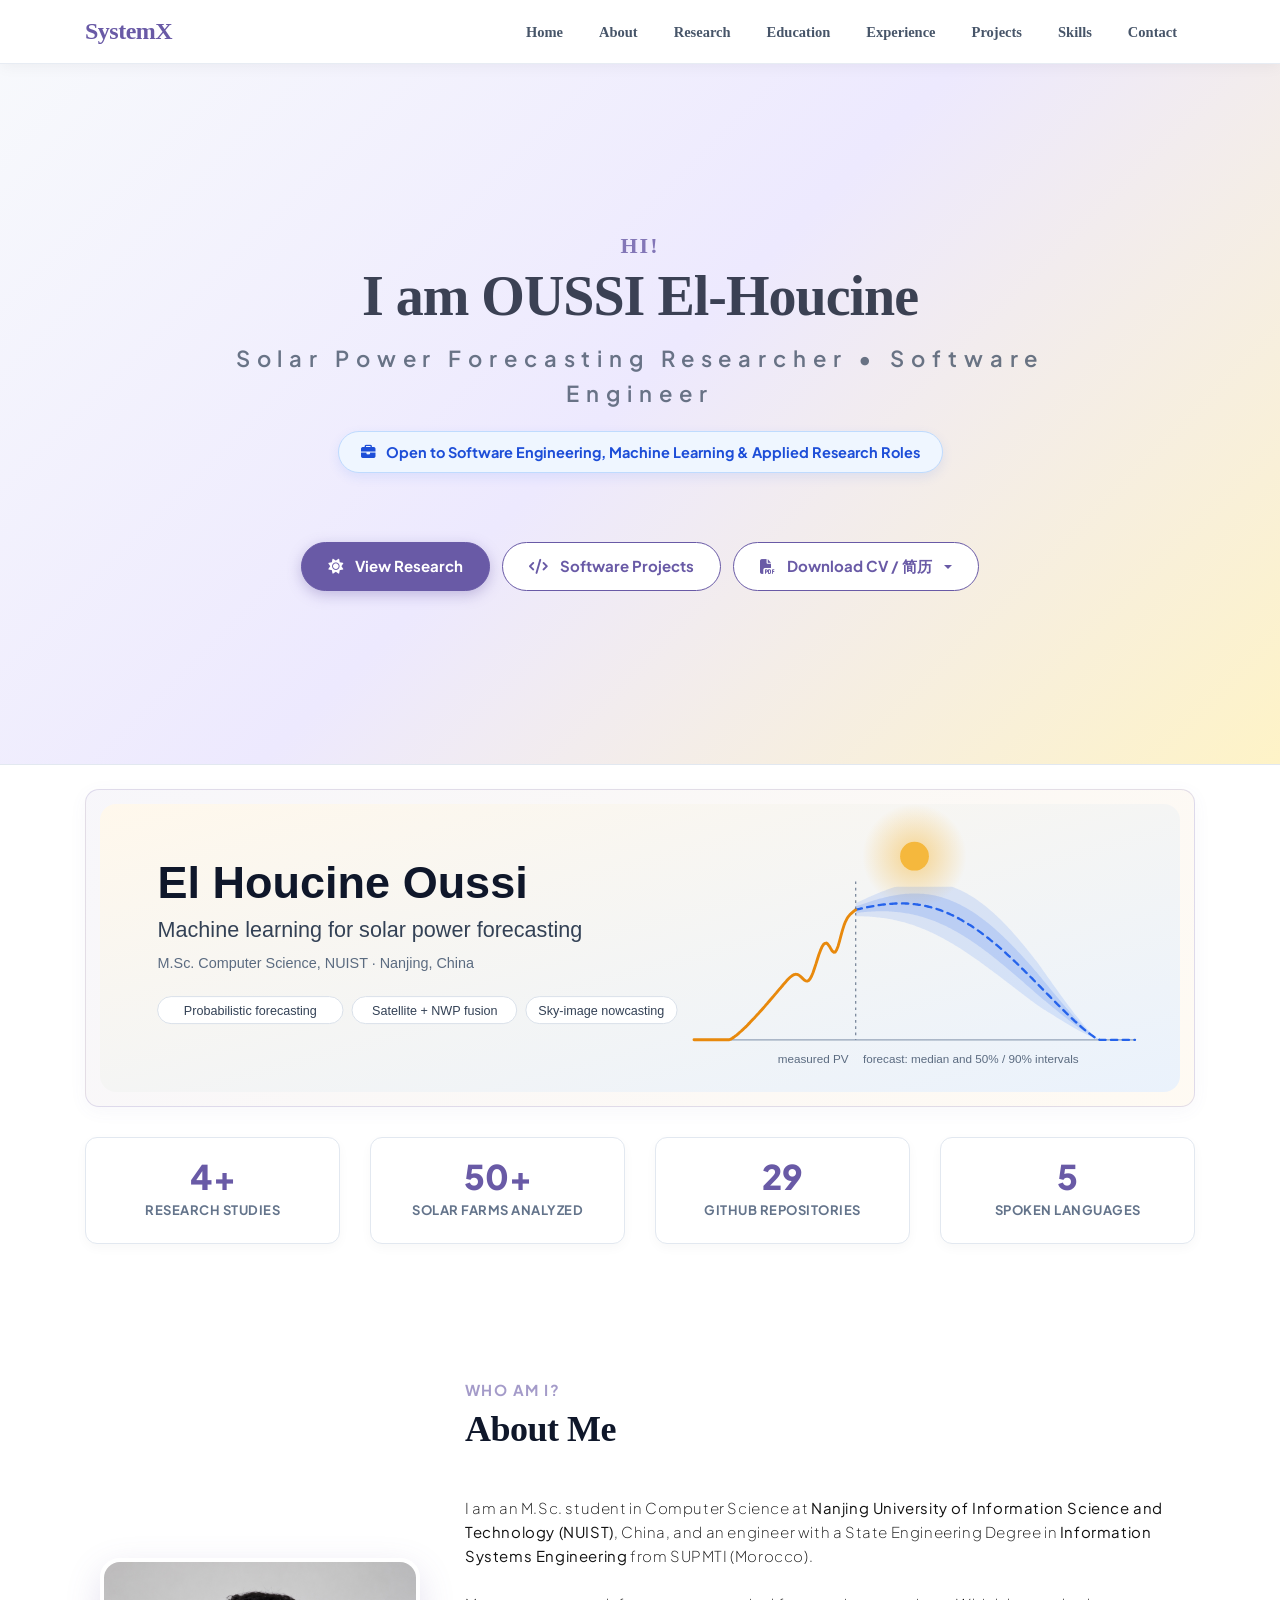
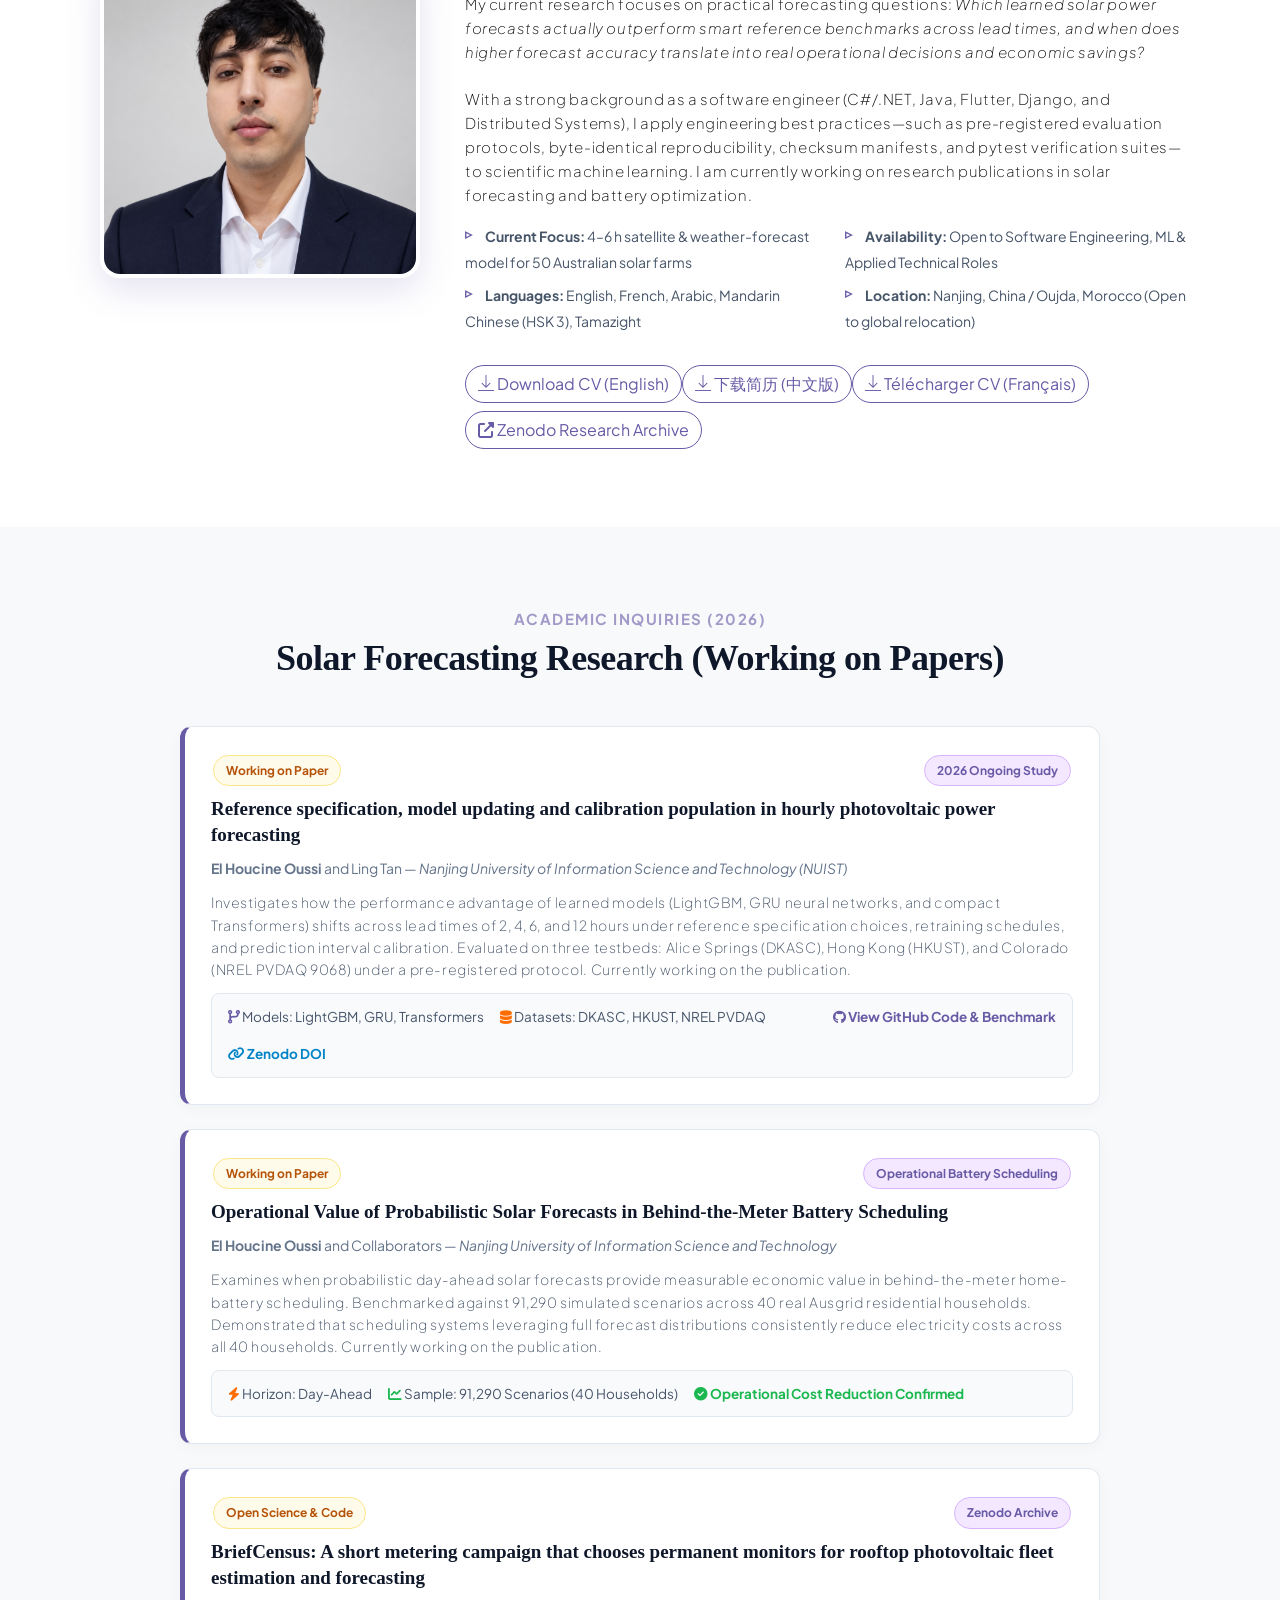
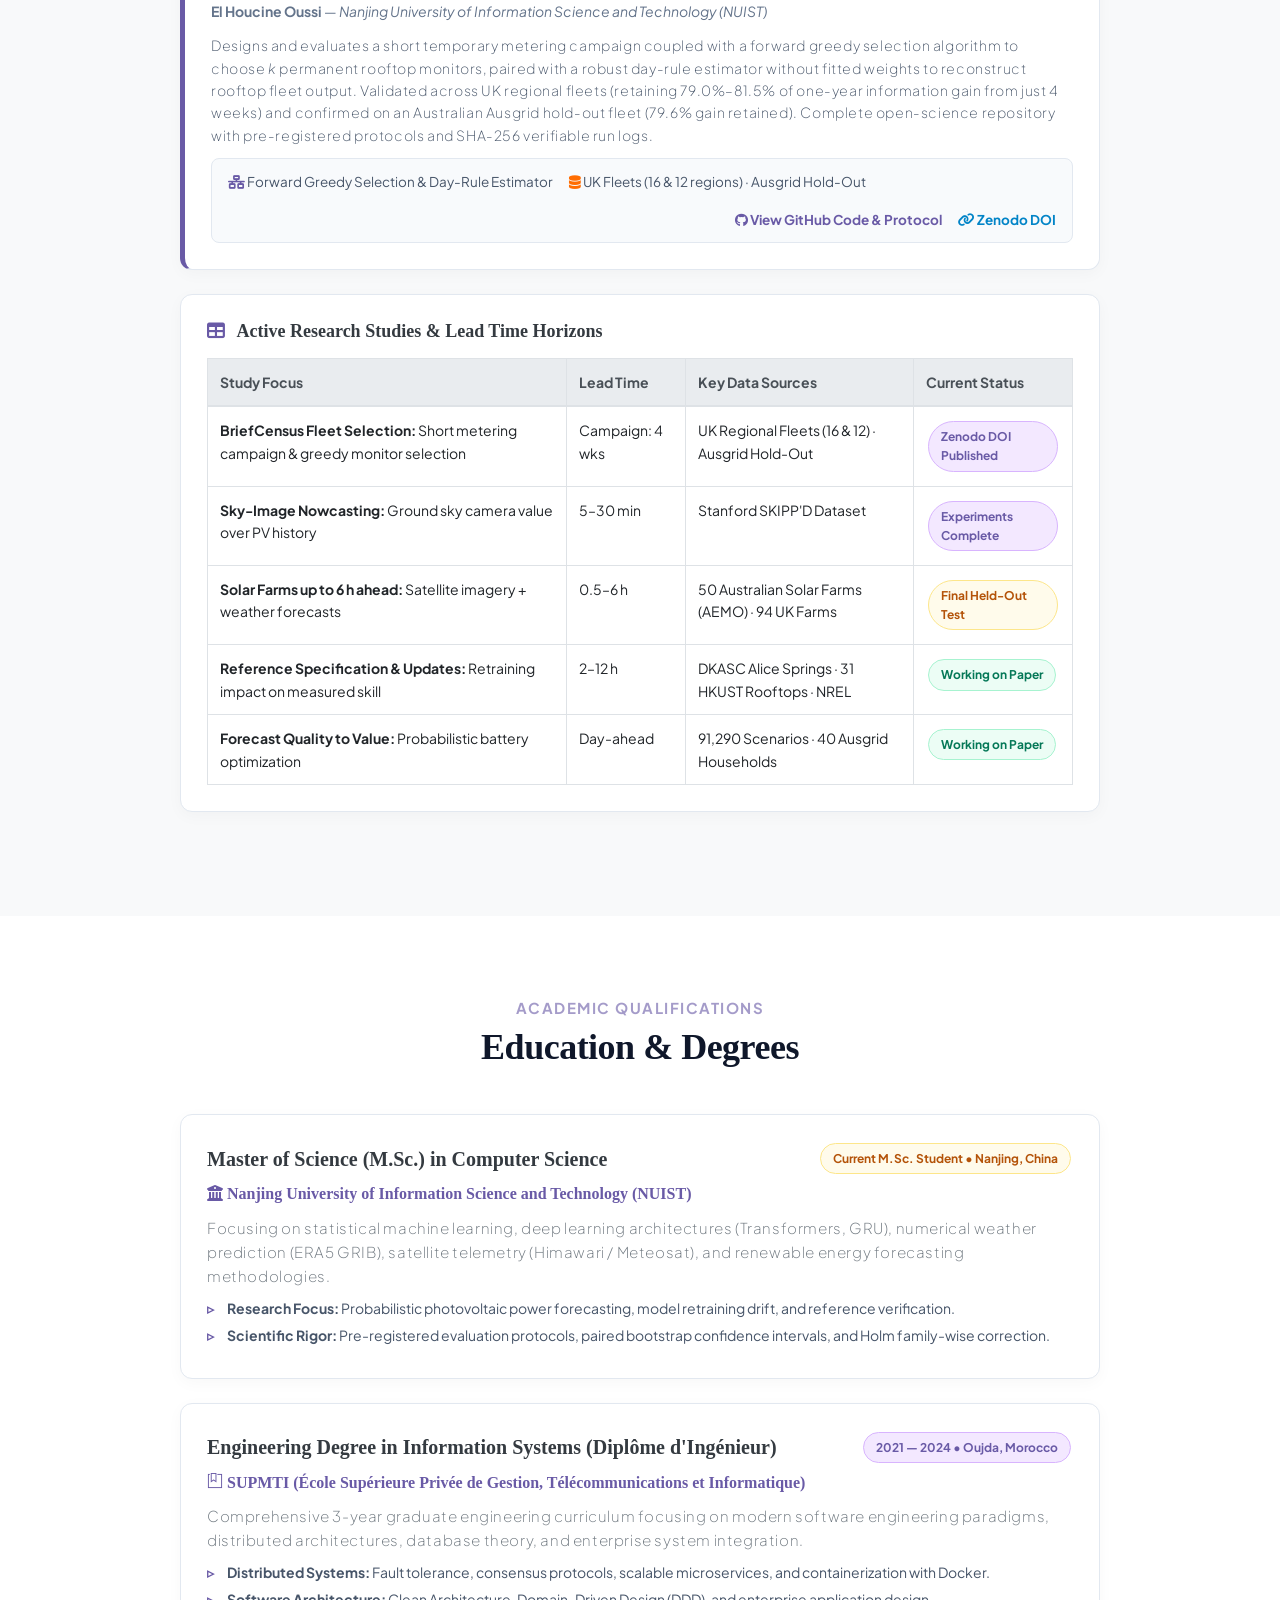
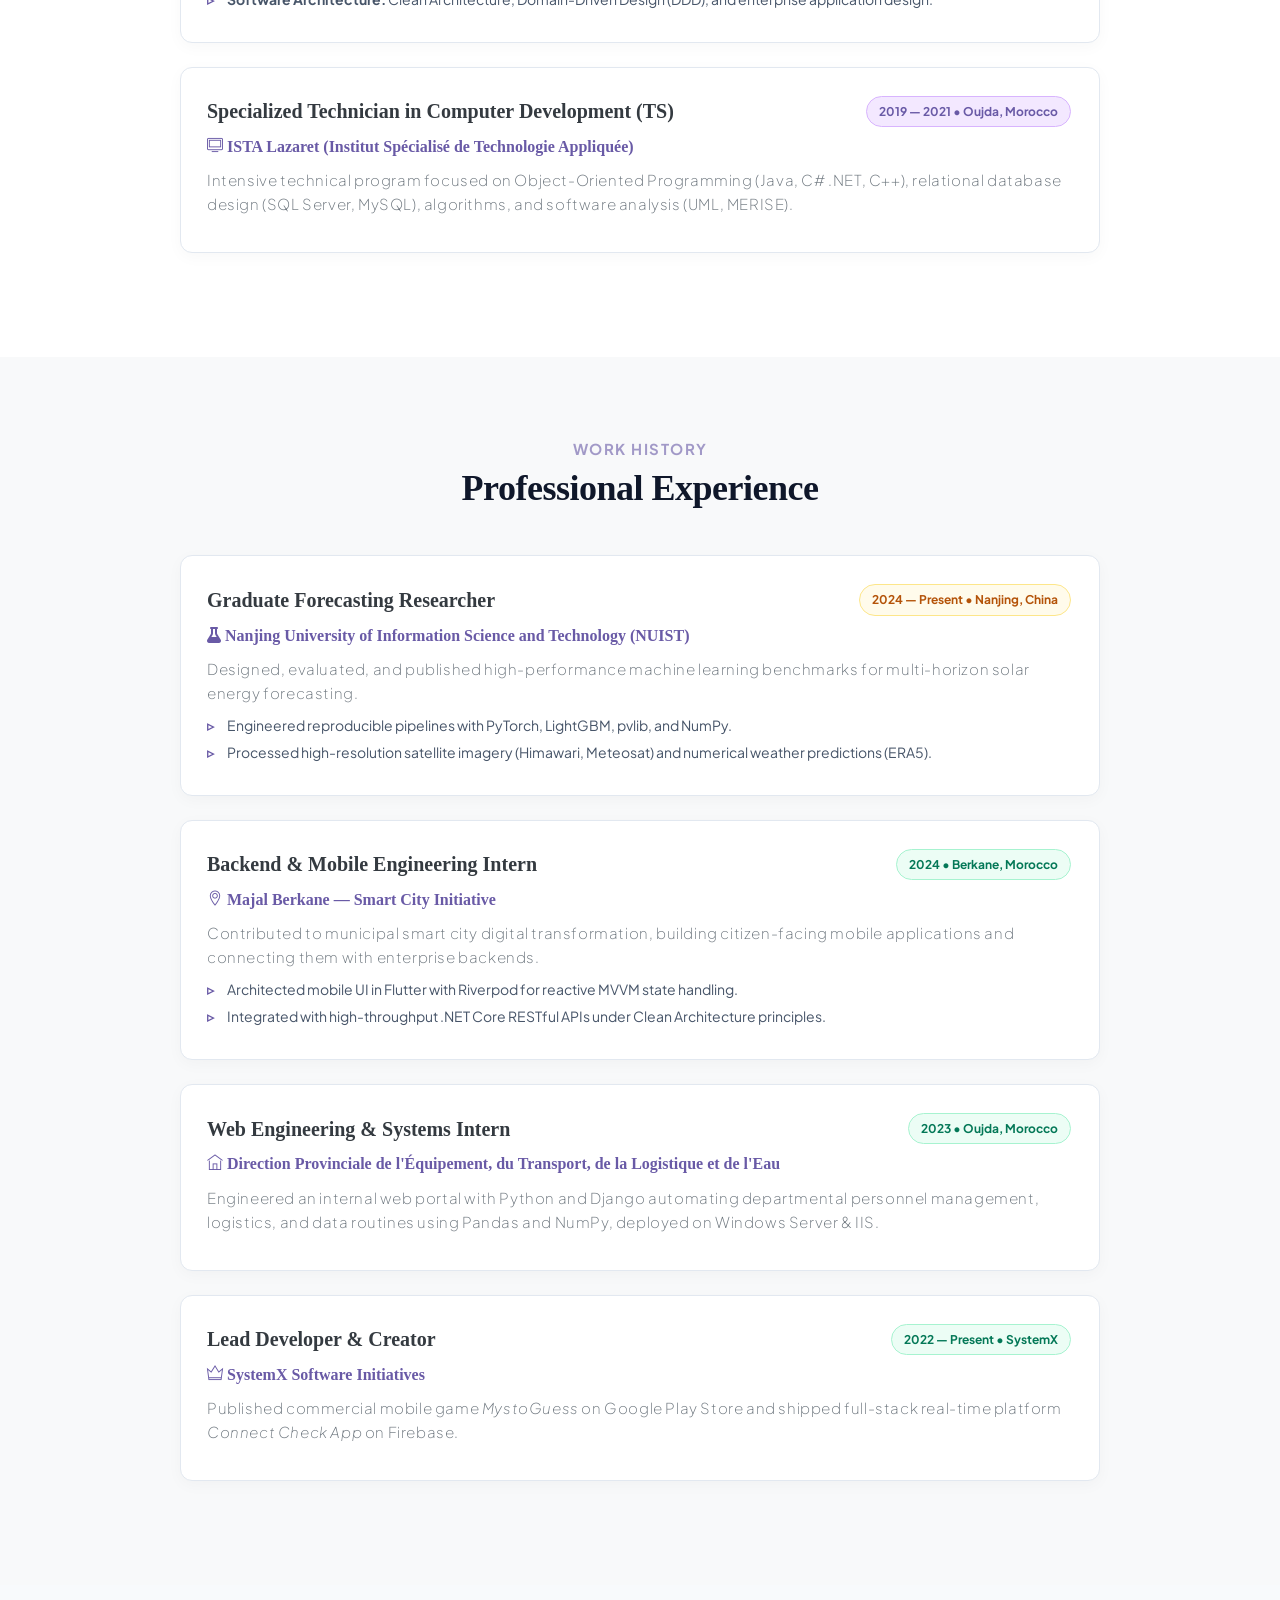
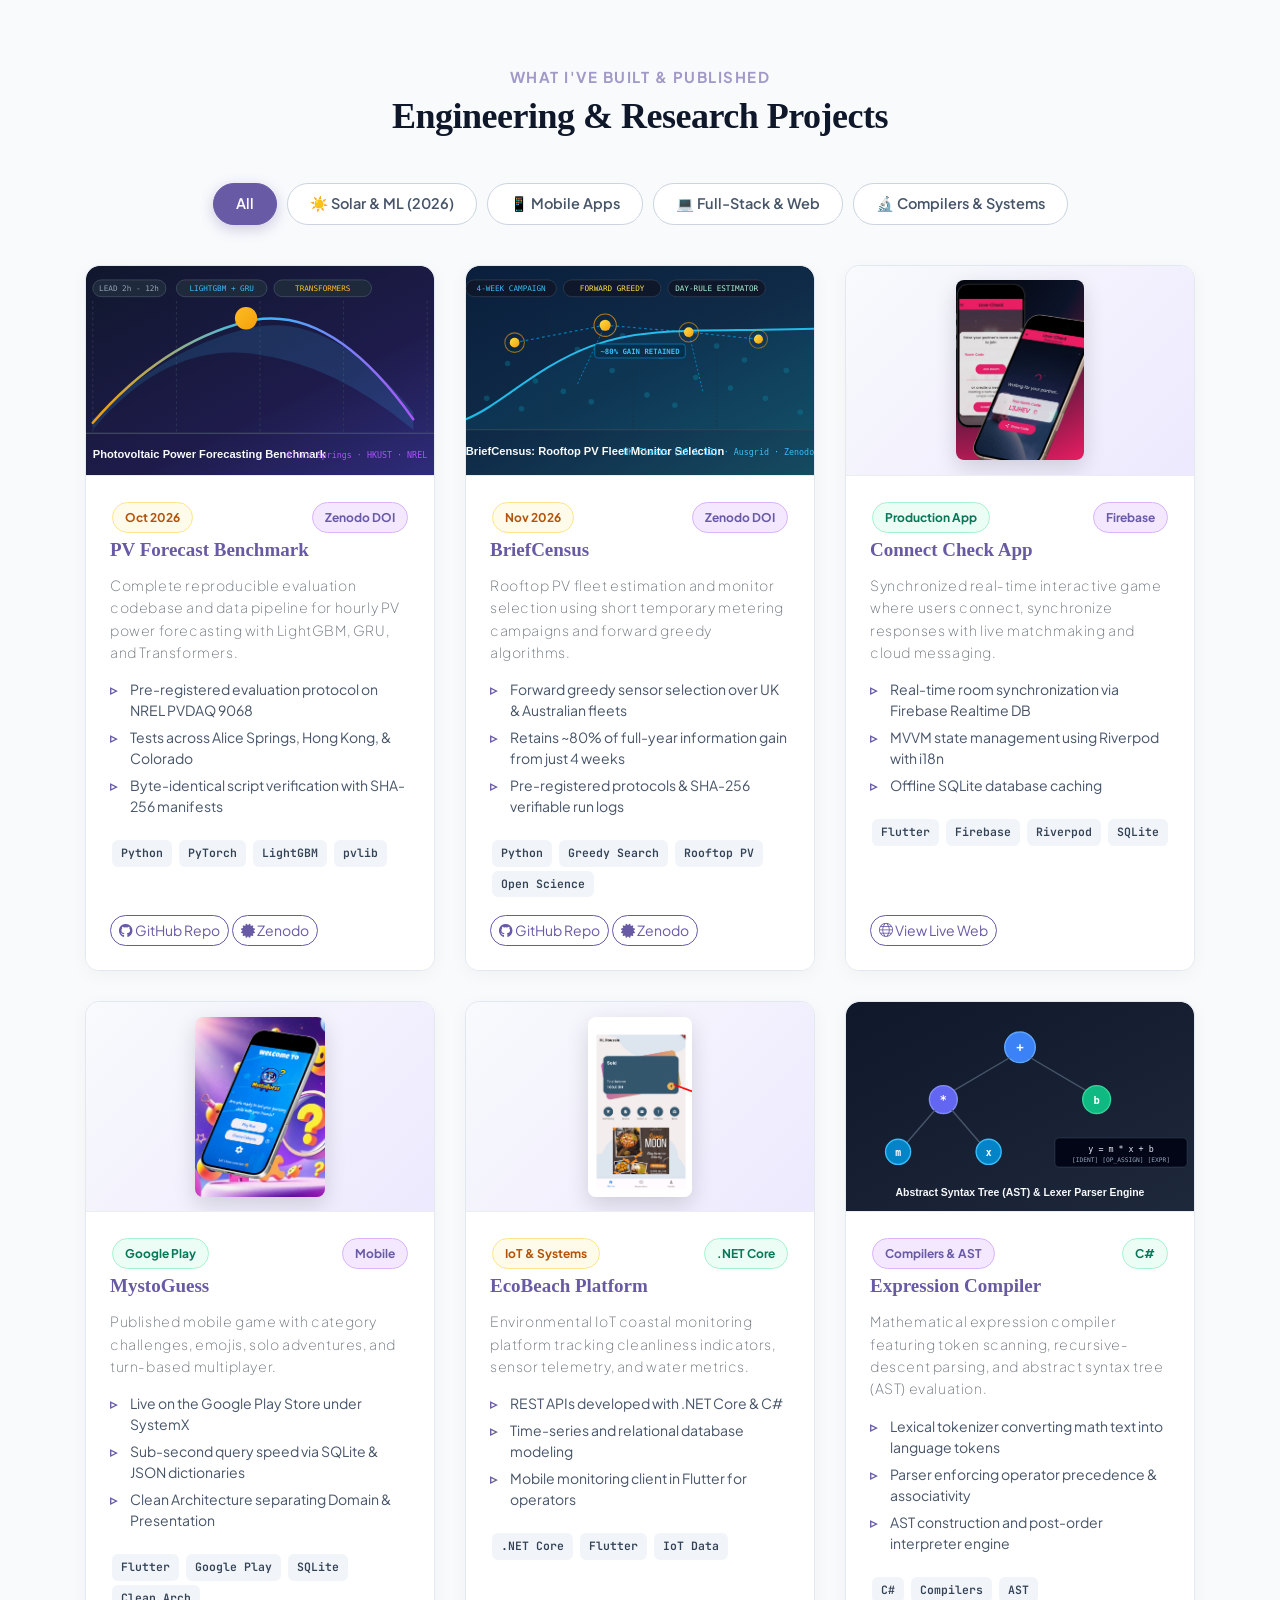
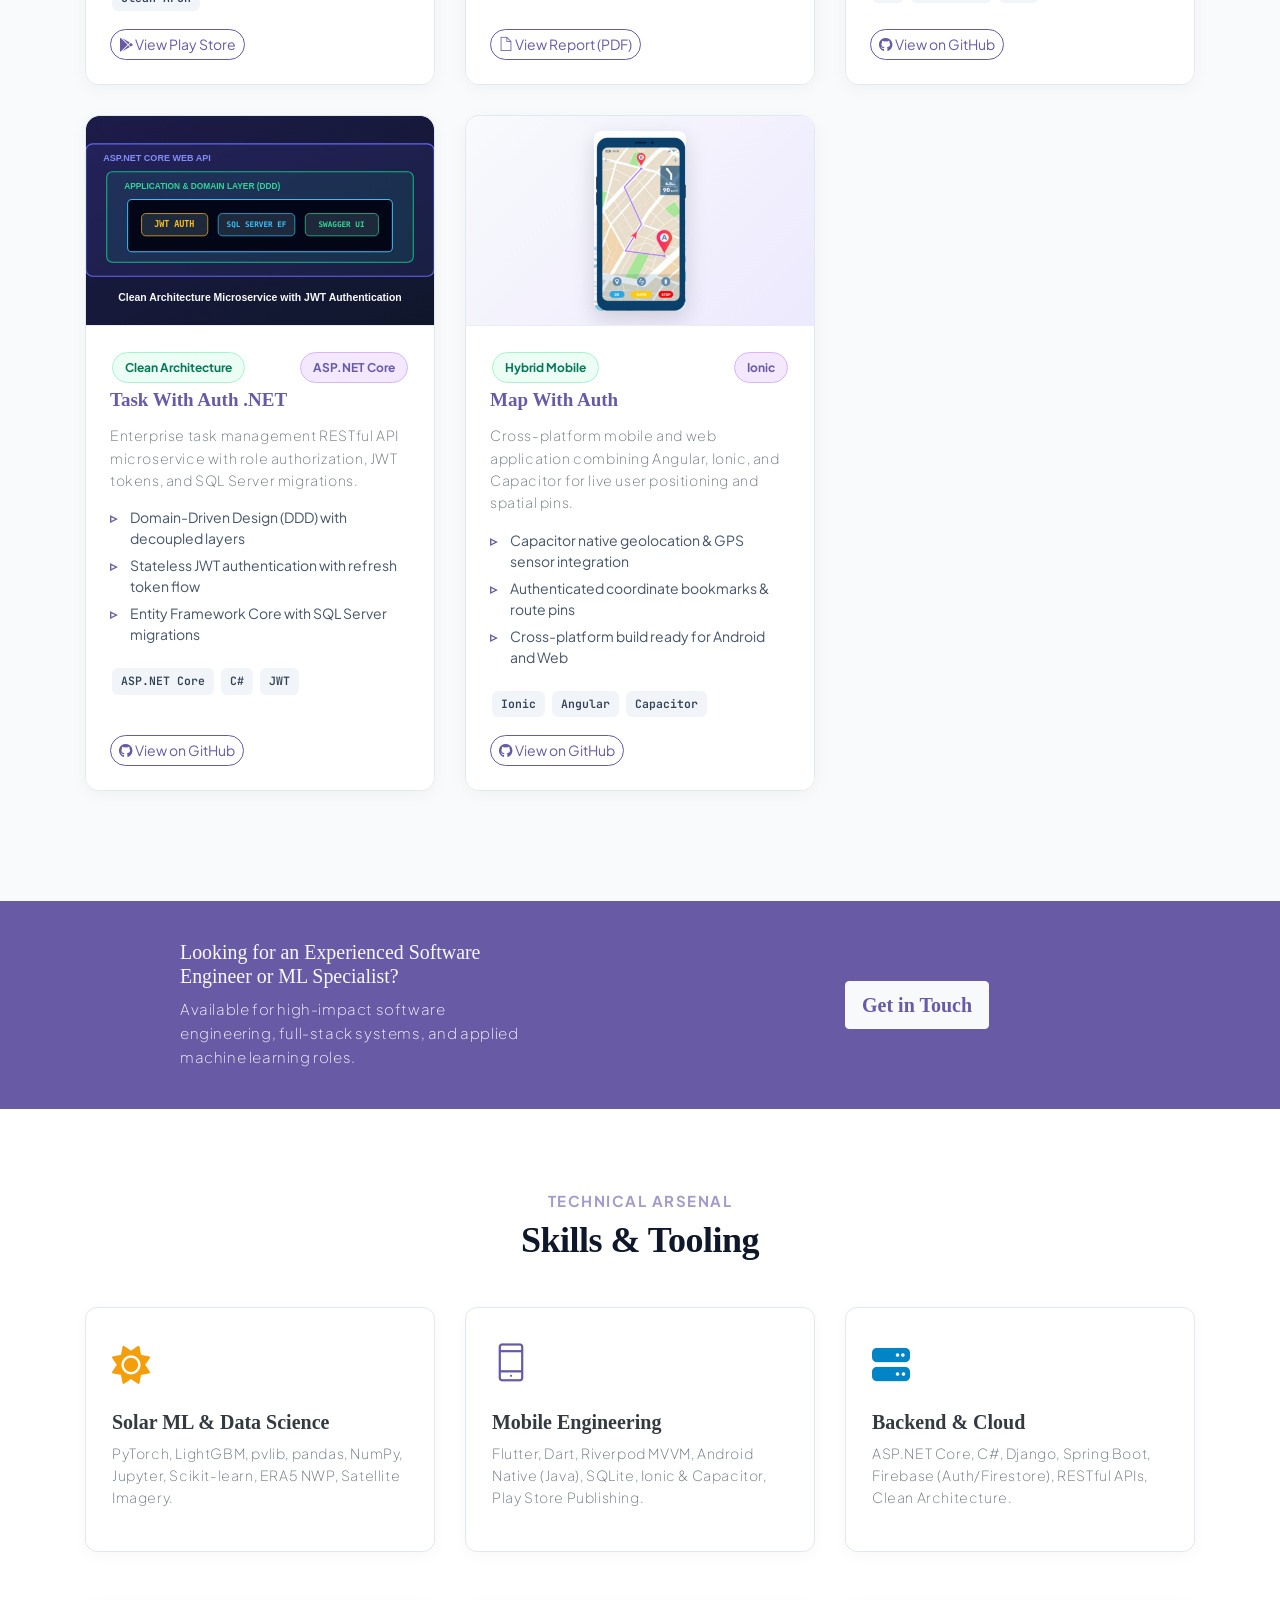
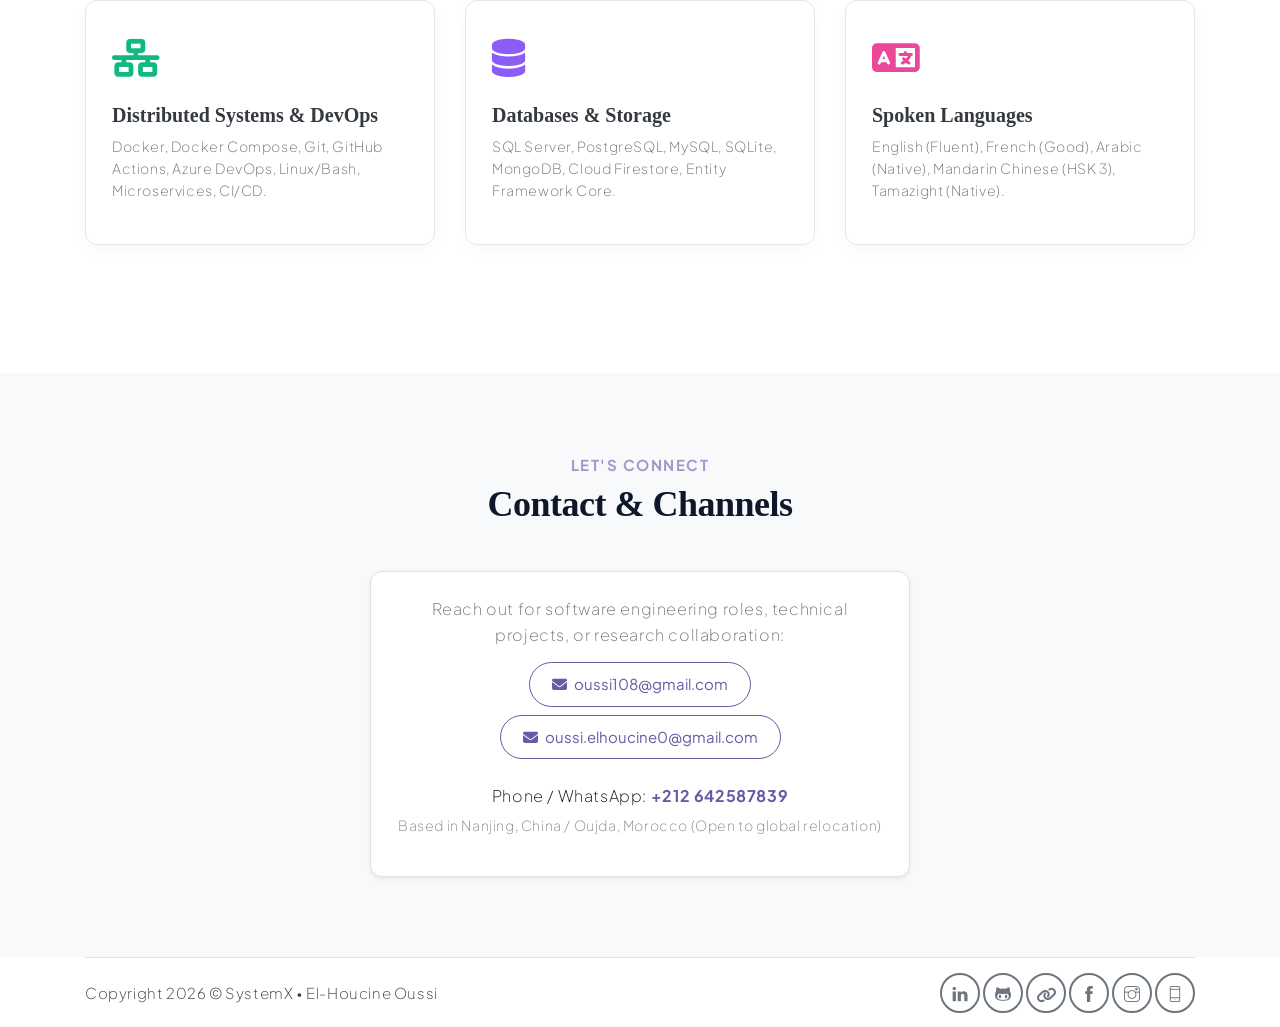
==== commit fa8f3e20: "feat: add BriefCensus project and research benchmark across website and CVs" ====
--- a/index.html
+++ b/index.html
@@ -856,6 +856,33 @@
                         </div>
                     </div>
 
+                    <!-- Research Study 3: BriefCensus -->
+                    <div class="paper-card">
+                        <div class="d-flex justify-content-between align-items-center mb-2">
+                            <span class="badge-pill-custom badge-solar">Open Science & Code</span>
+                            <span class="badge-pill-custom badge-academic">Zenodo Archive</span>
+                        </div>
+                        <h4 class="paper-title">
+                            BriefCensus: A short metering campaign that chooses permanent monitors for rooftop photovoltaic fleet estimation and forecasting
+                        </h4>
+                        <div class="paper-authors">
+                            <strong>El Houcine Oussi</strong> — <em>Nanjing University of Information Science and Technology (NUIST)</em>
+                        </div>
+                        <p style="font-size: 14px; color: #475569; line-height: 1.6; margin-bottom: 12px;">
+                            Designs and evaluates a short temporary metering campaign coupled with a forward greedy selection algorithm to choose <em>k</em> permanent rooftop monitors, paired with a robust day-rule estimator without fitted weights to reconstruct rooftop fleet output. Validated across UK regional fleets (retaining 79.0%–81.5% of one-year information gain from just 4 weeks) and confirmed on an Australian Ausgrid hold-out fleet (79.6% gain retained). Complete open-science repository with pre-registered protocols and SHA-256 verifiable run logs.
+                        </p>
+                        <div class="paper-meta">
+                            <span><i class="fas fa-network-wired text-primary"></i> Forward Greedy Selection & Day-Rule Estimator</span>
+                            <span><i class="fas fa-database text-warning"></i> UK Fleets (16 & 12 regions) · Ausgrid Hold-Out</span>
+                            <a href="https://github.com/Oussi108/briefcensus" target="_blank" style="color: #695aa6; font-weight: 700; margin-left: auto;">
+                                <i class="fab fa-github"></i> View GitHub Code & Protocol
+                            </a>
+                            <a href="https://doi.org/10.5281/zenodo.23950665" target="_blank" style="color: #0284c7; font-weight: 700;">
+                                <i class="fas fa-link"></i> Zenodo DOI
+                            </a>
+                        </div>
+                    </div>
+
                     <!-- Research Studies Matrix Table -->
                     <div class="feature-card mt-4 mb-4">
                         <h5 style="font-size: 18px; font-weight: 700; color: #343a40; margin-bottom: 15px;">
@@ -872,6 +899,12 @@
                                     </tr>
                                 </thead>
                                 <tbody>
+                                    <tr>
+                                        <td><strong>BriefCensus Fleet Selection:</strong> Short metering campaign & greedy monitor selection</td>
+                                        <td>Campaign: 4 wks</td>
+                                        <td>UK Regional Fleets (16 & 12) · Ausgrid Hold-Out</td>
+                                        <td><span class="badge-pill-custom badge-academic">Zenodo DOI Published</span></td>
+                                    </tr>
                                     <tr>
                                         <td><strong>Sky-Image Nowcasting:</strong> Ground sky camera value over PV history</td>
                                         <td>5–30 min</td>
@@ -1118,6 +1151,44 @@
                     </div>
                 </div>
 
+                <!-- Project: BriefCensus (Custom SVG Preview) -->
+                <div class="col-md-6 col-lg-4 mb-4 project-item" data-category="research systems">
+                    <div class="project-card">
+                        <div class="project-img-frame banner-shot">
+                            <img src="assets/imgs/briefcensus-preview.svg" alt="BriefCensus Project">
+                        </div>
+                        <div class="project-card-body">
+                            <div class="d-flex justify-content-between align-items-center mb-1">
+                                <span class="badge-pill-custom badge-solar">Nov 2026</span>
+                                <span class="badge-pill-custom badge-academic">Zenodo DOI</span>
+                            </div>
+                            <h5 class="card-title" style="font-size: 19px; font-weight: 700;">BriefCensus</h5>
+                            <p class="card-text" style="font-size: 14px; color: #6c757d;">
+                                Rooftop PV fleet estimation and monitor selection using short temporary metering campaigns and forward greedy algorithms.
+                            </p>
+                            <ul style="padding-left: 0; margin-bottom: 15px;">
+                                <li class="project-bullet">Forward greedy sensor selection over UK & Australian fleets</li>
+                                <li class="project-bullet">Retains ~80% of full-year information gain from just 4 weeks</li>
+                                <li class="project-bullet">Pre-registered protocols & SHA-256 verifiable run logs</li>
+                            </ul>
+                            <div class="mb-3">
+                                <span class="project-tag">Python</span>
+                                <span class="project-tag">Greedy Search</span>
+                                <span class="project-tag">Rooftop PV</span>
+                                <span class="project-tag">Open Science</span>
+                            </div>
+                            <div class="mt-auto">
+                                <a href="https://github.com/Oussi108/briefcensus" class="btn btn-outline-primary btn-sm btn-rounded" target="_blank">
+                                    <i class="fab fa-github"></i> GitHub Repo
+                                </a>
+                                <a href="https://doi.org/10.5281/zenodo.23950665" class="btn btn-outline-primary btn-sm btn-rounded" target="_blank">
+                                    <i class="fas fa-certificate"></i> Zenodo
+                                </a>
+                            </div>
+                        </div>
+                    </div>
+                </div>
+
                 <!-- Project 2: Connect Check App (Refined Mobile Frame) -->
                 <div class="col-md-6 col-lg-4 mb-4 project-item" data-category="mobile web">
                     <div class="project-card">
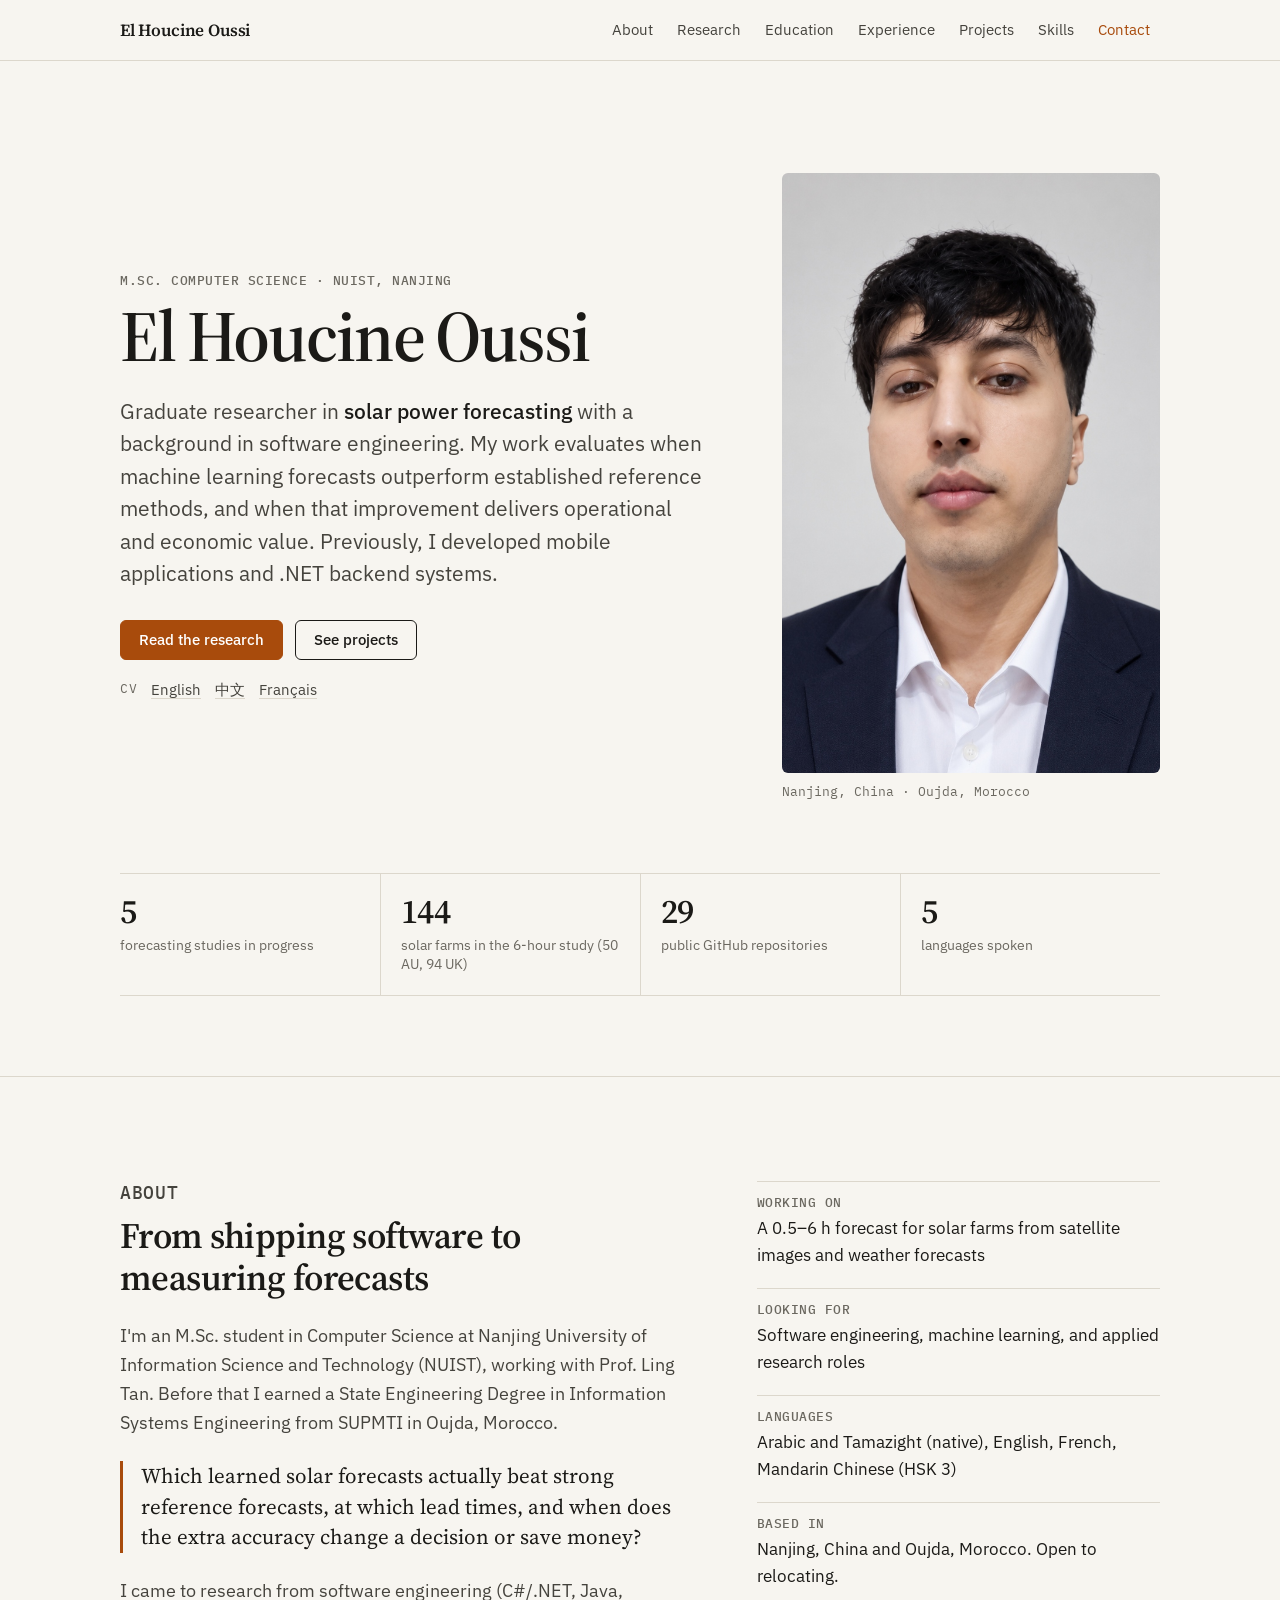
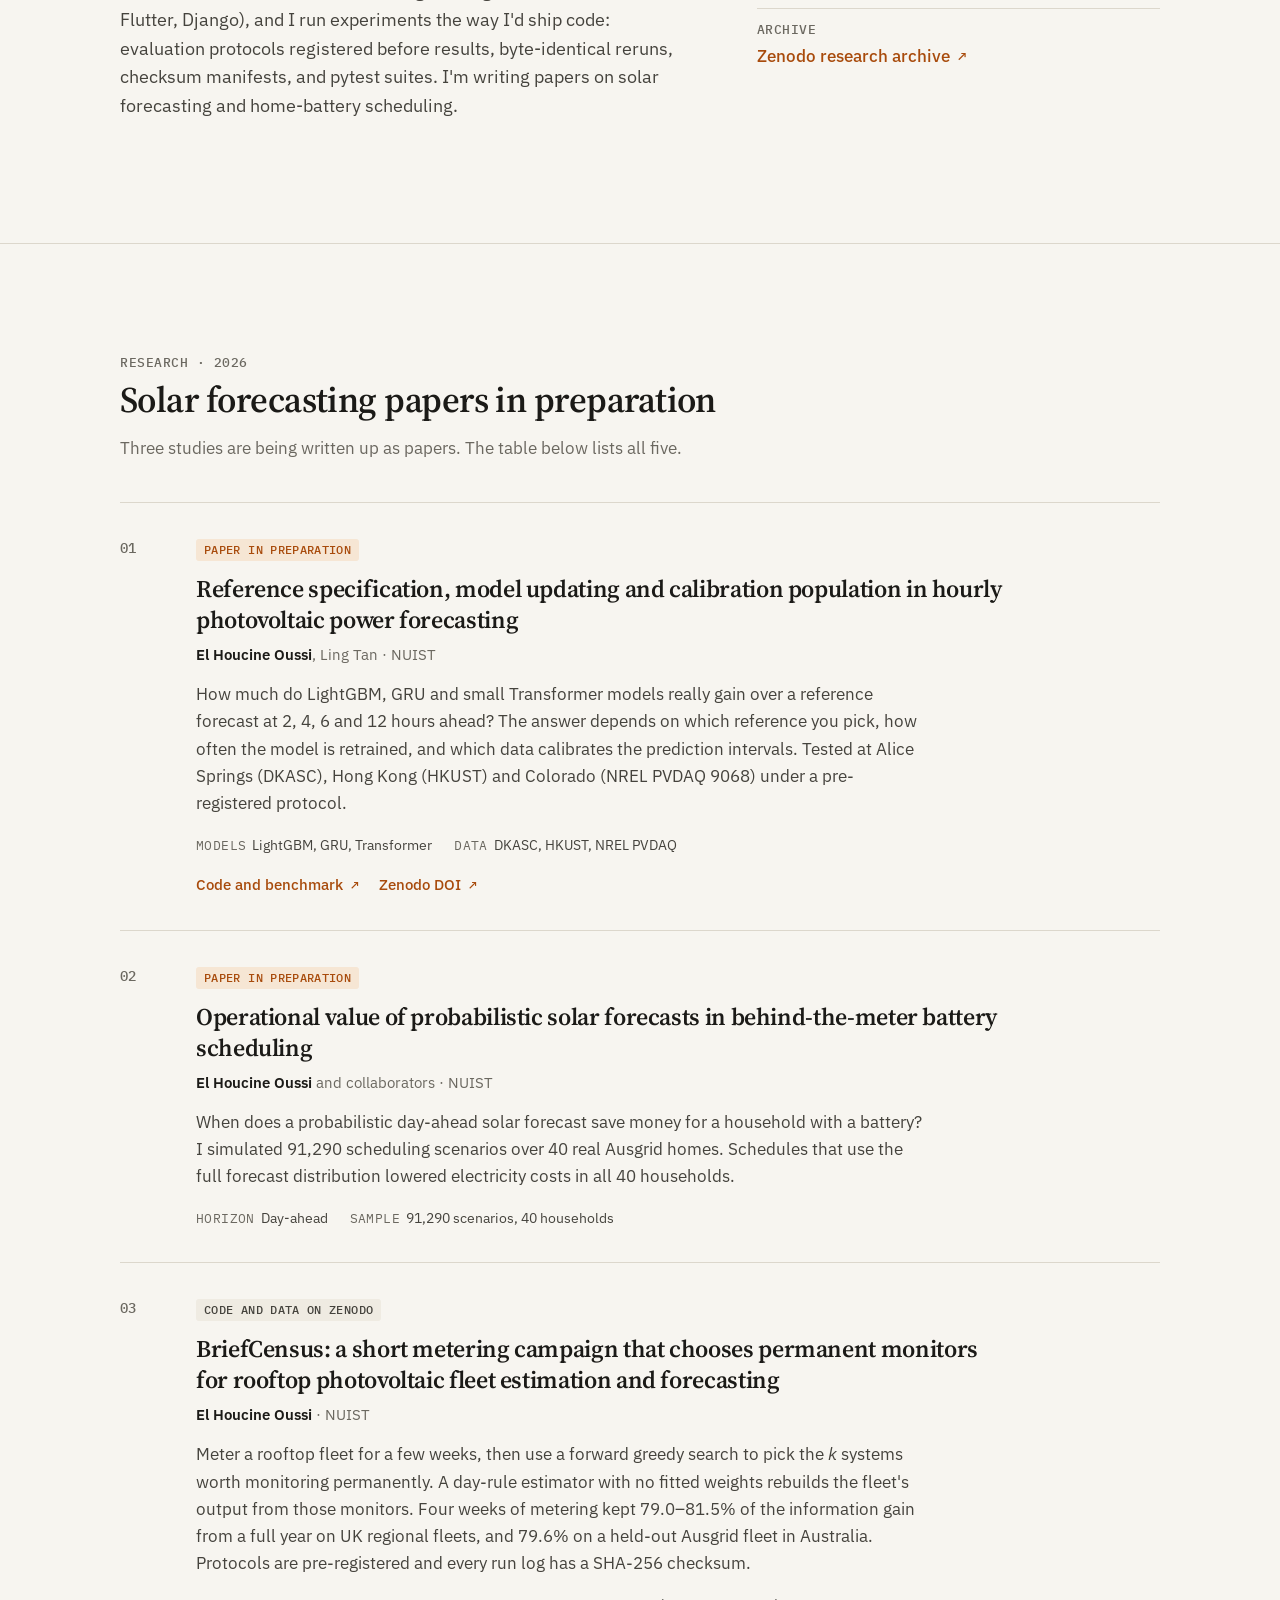
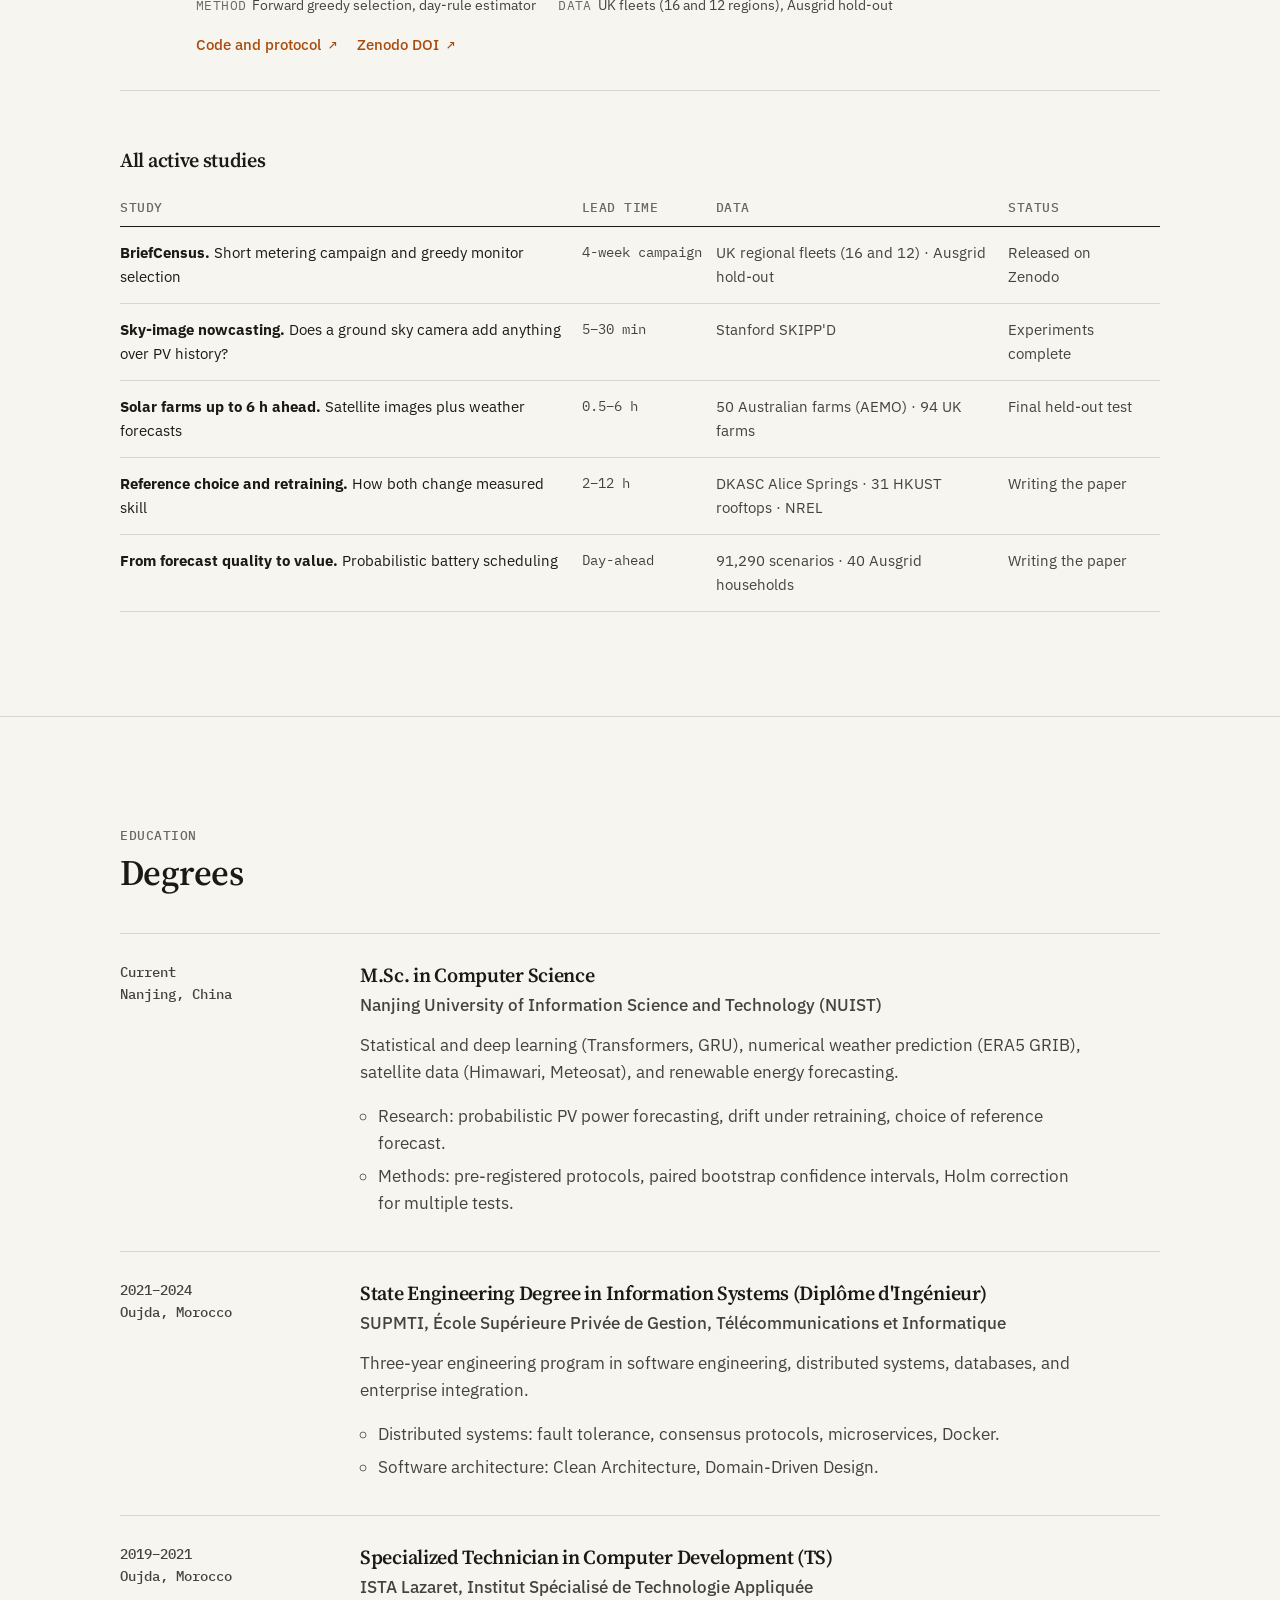
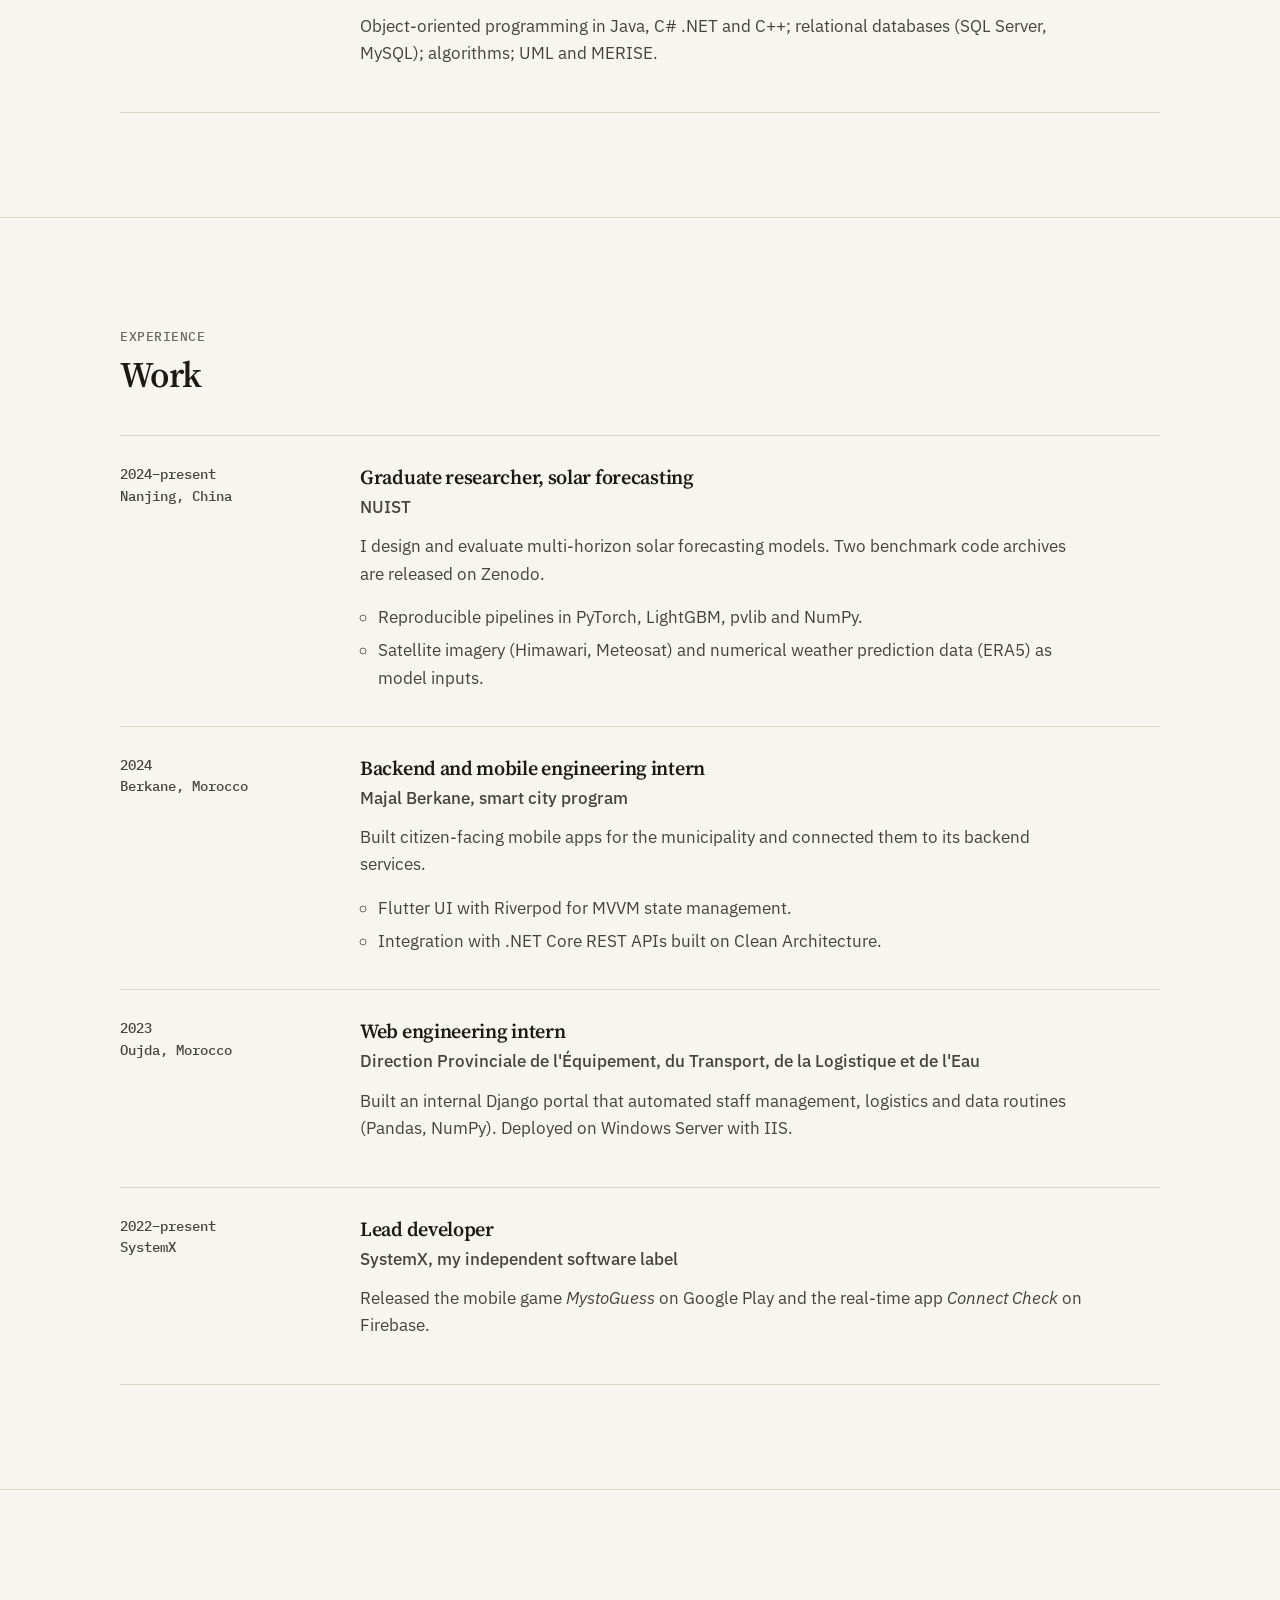
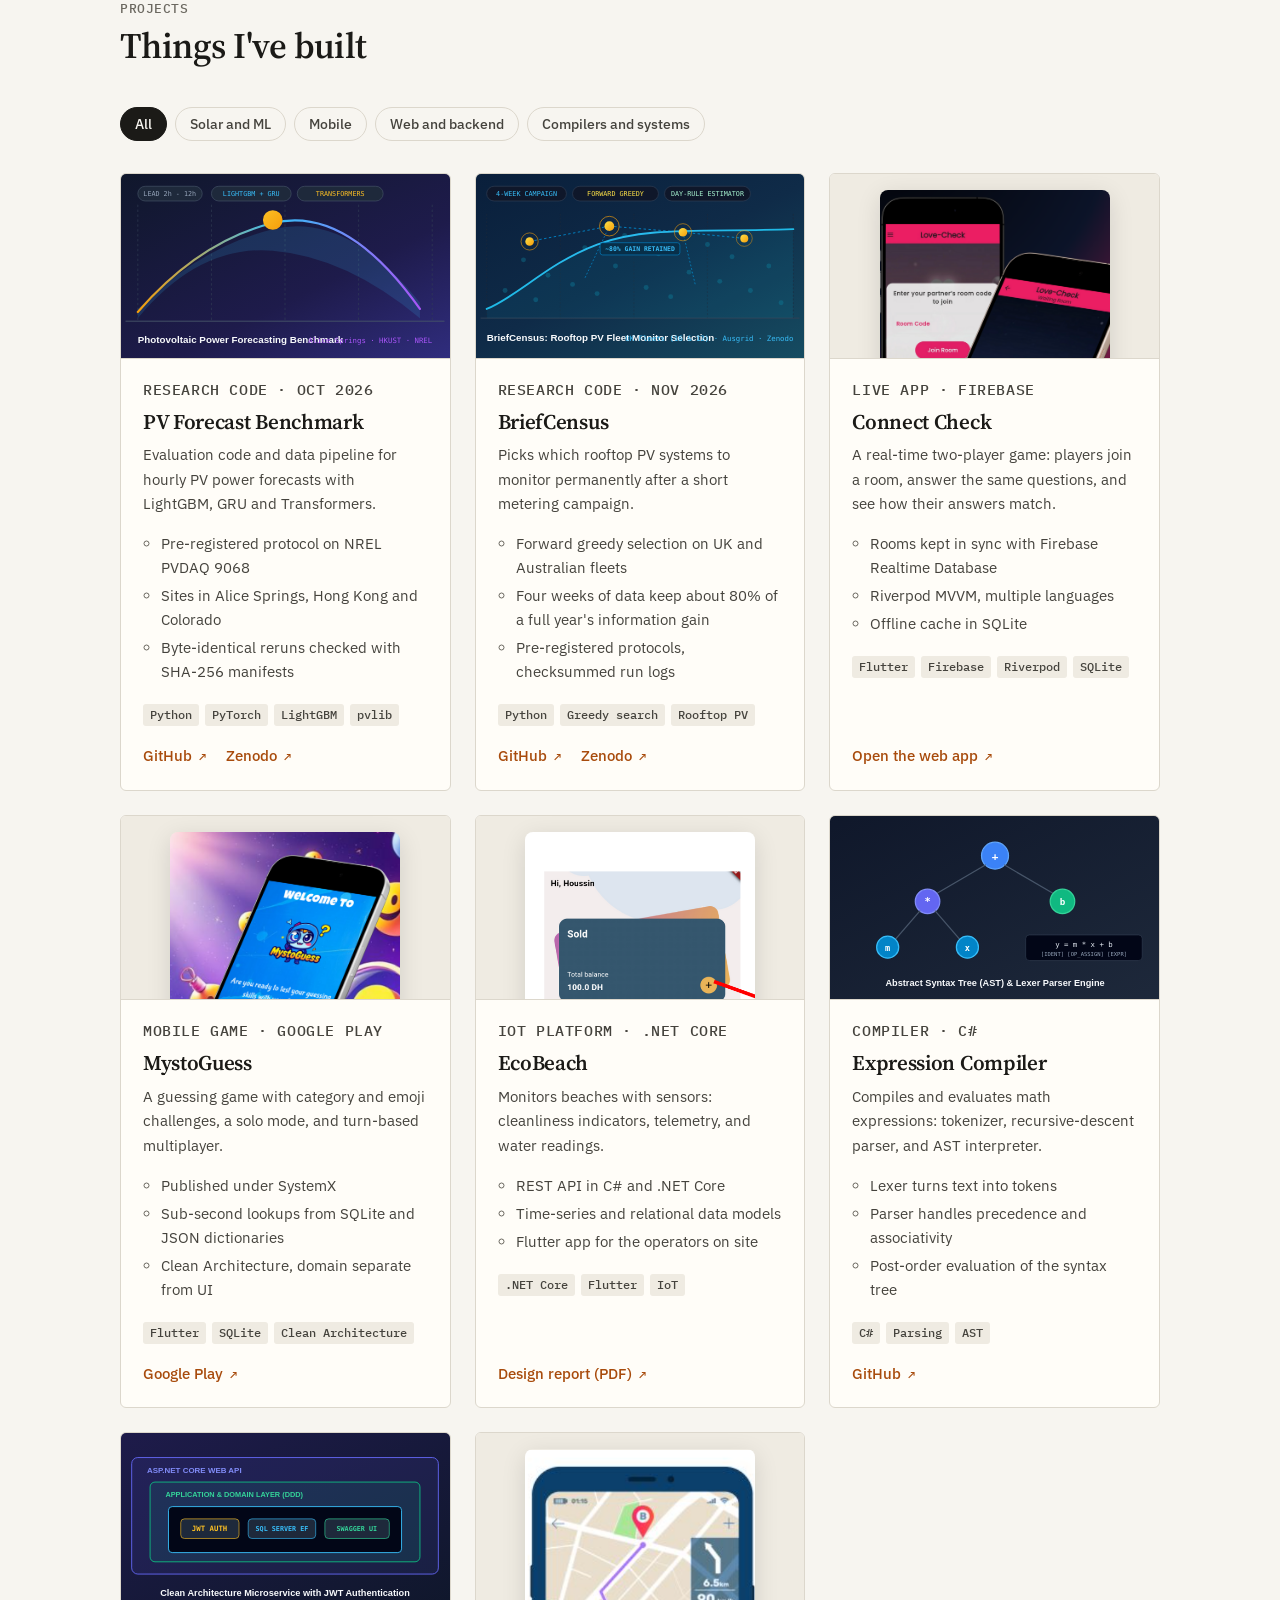
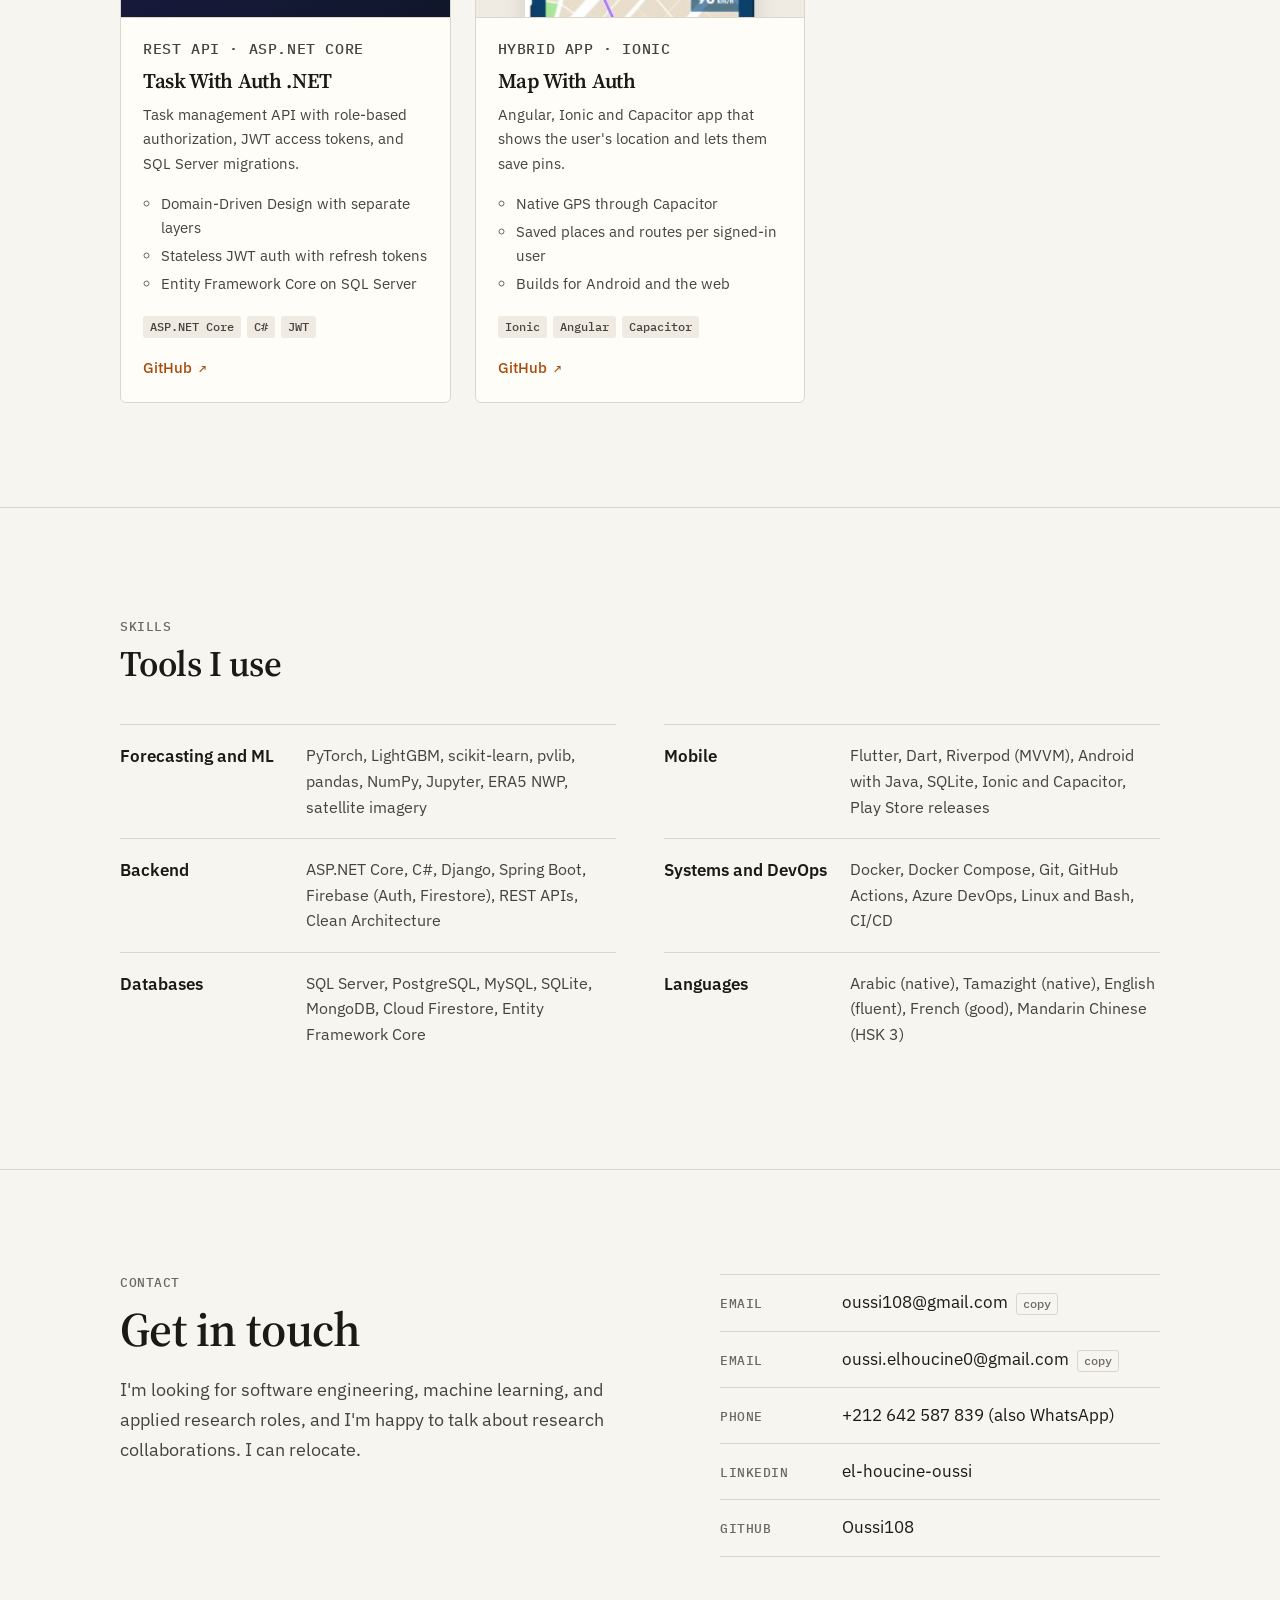
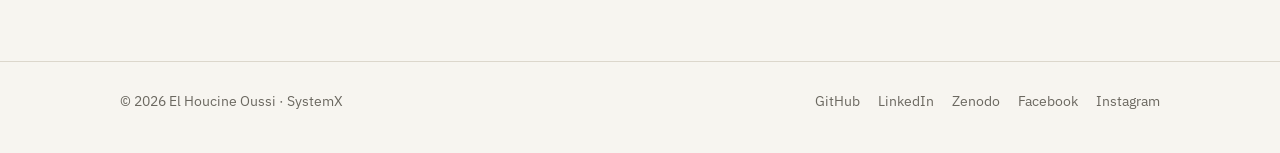
==== commit c2a9e7bd: "feat: personal portfolio static website" ====
--- a/index.html
+++ b/index.html
@@ -2,1556 +2,563 @@
 <html lang="en">
 <head>
     <meta charset="utf-8">
-    <meta name="viewport" content="width=device-width, initial-scale=1, shrink-to-fit=no">
-    <meta name="description" content="Portfolio of El-Houcine Oussi, M.Sc. in Computer Science at NUIST & Information Systems Engineer from SUPMTI. Specializing in Solar Power & Renewable Energy Forecasting, Distributed Systems, Flutter, and .NET.">
-    <meta name="author" content="El-Houcine Oussi">
-    <title>El-Houcine OUSSI | Solar Forecasting Researcher & Software Engineer</title>
-    
-    <!-- Favicon -->
-    <link rel="icon" href="data:image/svg+xml,<svg xmlns=%22http://www.w3.org/2000/svg%22 viewBox=%220%22 100 100%22><text y=%22.9em%22 font-size=%2290%22>☀️</text></svg>">
-
-    <!-- Fonts & Icons -->
+    <meta name="viewport" content="width=device-width, initial-scale=1">
+    <title>El Houcine Oussi · Solar forecasting research and software engineering</title>
+    <meta name="description" content="El Houcine Oussi is an M.Sc. student in Computer Science at NUIST working on solar power forecasting, and a software engineer with an Information Systems Engineering degree from SUPMTI.">
+    <meta name="author" content="El Houcine Oussi">
+    <meta name="color-scheme" content="light dark">
+    <meta property="og:title" content="El Houcine Oussi">
+    <meta property="og:description" content="Solar power forecasting research at NUIST, and the software around it.">
+    <meta property="og:type" content="website">
+
+    <link rel="icon" href="data:image/svg+xml,<svg xmlns=%22http://www.w3.org/2000/svg%22 viewBox=%220 0 100 100%22><circle cx=%2250%22 cy=%2250%22 r=%2230%22 fill=%22%23a84b0c%22/></svg>">
+
     <link rel="preconnect" href="https://fonts.googleapis.com">
     <link rel="preconnect" href="https://fonts.gstatic.com" crossorigin>
-    <link href="https://fonts.googleapis.com/css2?family=Plus+Jakarta+Sans:wght@300;400;500;600;700;800&family=JetBrains+Mono:wght@400;500;600&display=swap" rel="stylesheet">
-    <link rel="stylesheet" href="https://cdnjs.cloudflare.com/ajax/libs/font-awesome/6.5.1/css/all.min.css">
-    <link rel="stylesheet" href="assets/vendors/themify-icons/css/themify-icons.css">
-
-    <!-- Meyawo Core Styles -->
-    <link rel="stylesheet" href="assets/css/meyawo.css">
-
-    <style>
-        :root {
-            --primary: #695aa6;
-            --primary-dark: #514488;
-            --primary-light: #f3f0fc;
-            --accent-solar: #f59e0b;
-            --text-dark: #1e293b;
-            --text-muted: #64748b;
-            --bg-light: #f8fafc;
-        }
-
-        html {
-            scroll-behavior: smooth;
-        }
-
-        body {
-            font-family: 'Plus Jakarta Sans', sans-serif;
-            color: var(--text-dark);
-            background-color: #ffffff;
-            line-height: 1.6;
-            overflow-x: hidden;
-        }
-
-        /* ----------------------------------------------------
-           1. MODERN FIXED NAVBAR
-        ---------------------------------------------------- */
-        .custom-navbar {
-            position: fixed !important;
-            top: 0 !important;
-            left: 0 !important;
-            width: 100% !important;
-            z-index: 1050 !important;
-            background: rgba(255, 255, 255, 0.98) !important;
-            backdrop-filter: blur(10px) !important;
-            border-bottom: 1px solid rgba(226, 232, 240, 0.8) !important;
-            box-shadow: 0 2px 15px rgba(0, 0, 0, 0.05) !important;
-            padding: 10px 0 !important;
-            min-height: 64px !important;
-            transition: all 0.3s ease !important;
-        }
-
-        .custom-navbar .container {
-            display: flex !important;
-            align-items: center !important;
-            justify-content: space-between !important;
-            min-height: auto !important;
-            padding-top: 0 !important;
-            padding-bottom: 0 !important;
-        }
-
-        .custom-navbar .logo {
-            font-size: 24px !important;
-            font-weight: 800 !important;
-            color: var(--primary) !important;
-            letter-spacing: -0.5px !important;
-            text-decoration: none !important;
-        }
-
-        .custom-navbar .nav {
-            display: flex !important;
-            align-items: center !important;
-            list-style: none !important;
-            margin: 0 !important;
-            padding: 0 !important;
-        }
-
-        .custom-navbar .nav .item {
-            margin: 0 4px !important;
-            opacity: 1 !important;
-            visibility: visible !important;
-            transform: none !important;
-            transition: none !important;
-        }
-
-        .custom-navbar .nav .item .link {
-            color: #475569 !important;
-            font-weight: 600 !important;
-            font-size: 14.5px !important;
-            padding: 8px 14px !important;
-            border-radius: 8px !important;
-            text-decoration: none !important;
-            transition: all 0.2s ease !important;
-        }
-
-        .custom-navbar .nav .item .link:hover,
-        .custom-navbar .nav .item .link.active {
-            color: var(--primary) !important;
-            background-color: var(--primary-light) !important;
-        }
-
-        .custom-navbar .hamburger {
-            display: none !important;
-        }
-
-        @media (max-width: 991.98px) {
-            .custom-navbar .hamburger {
-                display: block !important;
-                margin-left: auto !important;
-                padding: 10px !important;
-            }
-            .custom-navbar .hamburger .hamburger-inner,
-            .custom-navbar .hamburger .hamburger-inner::before,
-            .custom-navbar .hamburger .hamburger-inner::after {
-                background: #334155 !important;
-            }
-            .custom-navbar .nav {
-                position: absolute !important;
-                top: 100% !important;
-                left: 0 !important;
-                width: 100% !important;
-                background: #ffffff !important;
-                flex-direction: column !important;
-                padding: 15px 20px !important;
-                box-shadow: 0 10px 25px rgba(0,0,0,0.1) !important;
-                border-bottom: 1px solid #e2e8f0 !important;
-                display: none !important;
-            }
-            .custom-navbar .nav.show {
-                display: flex !important;
-            }
-            .custom-navbar .nav .item {
-                width: 100% !important;
-                margin: 4px 0 !important;
-            }
-            .custom-navbar .nav .item .link {
-                display: block !important;
-                padding: 10px 14px !important;
-            }
-        }
-
-        /* ----------------------------------------------------
-           2. HERO HEADER
-        ---------------------------------------------------- */
-        .header {
-            position: relative !important;
-            height: auto !important;
-            min-height: 85vh !important;
-            display: flex !important;
-            align-items: center !important;
-            justify-content: center !important;
-            padding: 130px 0 70px 0 !important;
-            background: linear-gradient(135deg, #f8fafc 0%, #ede9fe 50%, #fef3c7 100%) !important;
-            border-bottom: 1px solid #e2e8f0 !important;
-        }
-
-        .header .overlay {
-            display: none !important;
-        }
-
-        .header-content {
-            position: relative !important;
-            z-index: 2 !important;
-            max-width: 900px !important;
-            margin: 0 auto !important;
-            padding-left: 15px !important;
-            padding-right: 15px !important;
-        }
-
-        .header-title {
-            margin-bottom: 12px !important;
-        }
-
-        .header-title .up {
-            display: block !important;
-            font-size: 22px !important;
-            font-weight: 700 !important;
-            color: var(--primary) !important;
-            text-transform: uppercase !important;
-            letter-spacing: 2px !important;
-        }
-
-        .header-title .down {
-            display: block !important;
-            font-size: clamp(32px, 5vw, 56px) !important;
-            font-weight: 800 !important;
-            color: #0f172a !important;
-            letter-spacing: -1px !important;
-            line-height: 1.15 !important;
-        }
-
-        .header-subtitle {
-            font-size: clamp(16px, 2.5vw, 22px) !important;
-            font-weight: 600 !important;
-            color: #475569 !important;
-            margin-top: 10px !important;
-            margin-bottom: 20px !important;
-        }
-
-        .status-pill {
-            display: inline-flex !important;
-            align-items: center !important;
-            gap: 10px !important;
-            background: #eff6ff !important;
-            border: 1px solid #bfdbfe !important;
-            color: #1d4ed8 !important;
-            padding: 10px 22px !important;
-            border-radius: 50px !important;
-            font-size: 14.5px !important;
-            font-weight: 700 !important;
-            box-shadow: 0 4px 12px rgba(37, 99, 235, 0.1) !important;
-            margin-bottom: 25px !important;
-            line-height: 1.4 !important;
-            text-align: left !important;
-        }
-
-        .hero-btn-group {
-            display: flex !important;
-            flex-wrap: wrap !important;
-            justify-content: center !important;
-            gap: 12px !important;
-        }
-
-        .hero-btn-group .btn {
-            padding: 12px 26px !important;
-            font-size: 15px !important;
-            font-weight: 700 !important;
-            border-radius: 50px !important;
-            display: inline-flex !important;
-            align-items: center !important;
-            gap: 8px !important;
-            transition: all 0.25s ease !important;
-        }
-
-        .btn-primary {
-            background-color: var(--primary) !important;
-            border-color: var(--primary) !important;
-            color: #ffffff !important;
-            box-shadow: 0 4px 14px rgba(105, 90, 166, 0.35) !important;
-        }
-
-        .btn-primary:hover {
-            background-color: var(--primary-dark) !important;
-            border-color: var(--primary-dark) !important;
-            transform: translateY(-2px) !important;
-            box-shadow: 0 6px 20px rgba(105, 90, 166, 0.45) !important;
-        }
-
-        .btn-outline-primary {
-            color: var(--primary) !important;
-            border-color: var(--primary) !important;
-            background: #ffffff !important;
-        }
-
-        .btn-outline-primary:hover {
-            background-color: var(--primary) !important;
-            color: #ffffff !important;
-            transform: translateY(-2px) !important;
-        }
-
-        /* ----------------------------------------------------
-           3. INTRO METRICS & BANNER SECTION
-        ---------------------------------------------------- */
-        .intro-strip-section {
-            padding: 40px 0 20px 0 !important;
-            background: #ffffff !important;
-        }
-
-        .research-banner-box {
-            background: linear-gradient(135deg, rgba(105, 90, 166, 0.05) 0%, rgba(245, 158, 11, 0.05) 100%) !important;
-            border: 1px solid rgba(105, 90, 166, 0.18) !important;
-            border-radius: 14px !important;
-            padding: 14px !important;
-            margin-bottom: 30px !important;
-            box-shadow: 0 4px 18px rgba(105, 90, 166, 0.05) !important;
-        }
-
-        .research-banner-box img {
-            width: 100% !important;
-            height: auto !important;
-            border-radius: 8px !important;
-            display: block !important;
-        }
-
-        .stat-box {
-            background: #ffffff !important;
-            border: 1px solid #e2e8f0 !important;
-            border-radius: 12px !important;
-            padding: 22px 15px !important;
-            text-align: center !important;
-            box-shadow: 0 4px 12px rgba(0, 0, 0, 0.03) !important;
-            transition: transform 0.2s ease, border-color 0.2s ease !important;
-            height: 100% !important;
-        }
-
-        .stat-box:hover {
-            transform: translateY(-3px) !important;
-            border-color: var(--primary) !important;
-        }
-
-        .stat-num {
-            font-size: 34px !important;
-            font-weight: 800 !important;
-            color: var(--primary) !important;
-            line-height: 1 !important;
-            margin-bottom: 6px !important;
-        }
-
-        .stat-lbl {
-            font-size: 13px !important;
-            color: var(--text-muted) !important;
-            font-weight: 700 !important;
-            text-transform: uppercase !important;
-            letter-spacing: 0.5px !important;
-        }
-
-        /* ----------------------------------------------------
-           4. ABOUT ME SECTION
-        ---------------------------------------------------- */
-        #about {
-            padding: 70px 0 !important;
-            background: #ffffff !important;
-        }
-
-        .about-grid {
-            display: flex !important;
-            flex-wrap: wrap !important;
-            align-items: center !important;
-            justify-content: center !important;
-            gap: 40px !important;
-            text-align: left !important;
-        }
-
-        .about-img-col {
-            flex: 0 0 300px !important;
-            max-width: 320px !important;
-            text-align: center !important;
-        }
-
-        .about-img-col img {
-            width: 100% !important;
-            max-width: 280px !important;
-            height: auto !important;
-            border-radius: 20px !important;
-            box-shadow: 0 12px 35px rgba(105, 90, 166, 0.18) !important;
-            border: 4px solid #ffffff !important;
-        }
-
-        .about-text-col {
-            flex: 1 1 500px !important;
-            min-width: 300px !important;
-        }
-
-        .about-text-col p {
-            color: #475569 !important;
-            font-size: 15.5px !important;
-            line-height: 1.7 !important;
-        }
-
-        /* ----------------------------------------------------
-           5. SHARED SECTION STYLING
-        ---------------------------------------------------- */
-        .section {
-            padding: 80px 0 !important;
-            position: relative !important;
-            clear: both !important;
-        }
-
-        .section-subtitle {
-            font-size: 15px !important;
-            font-weight: 700 !important;
-            color: var(--primary) !important;
-            text-transform: uppercase !important;
-            letter-spacing: 1.5px !important;
-            margin-bottom: 6px !important;
-        }
-
-        .section-title {
-            font-size: clamp(26px, 3.5vw, 36px) !important;
-            font-weight: 800 !important;
-            color: #0f172a !important;
-            letter-spacing: -0.5px !important;
-            margin-bottom: 45px !important;
-        }
-
-        /* ----------------------------------------------------
-           6. RESEARCH PAPER CARDS
-        ---------------------------------------------------- */
-        .paper-card {
-            background: #ffffff !important;
-            border: 1px solid #e2e8f0 !important;
-            border-left: 5px solid var(--primary) !important;
-            border-radius: 12px !important;
-            padding: 26px !important;
-            margin-bottom: 24px !important;
-            text-align: left !important;
-            box-shadow: 0 4px 16px rgba(0, 0, 0, 0.03) !important;
-            transition: all 0.25s ease !important;
-        }
-
-        .paper-card:hover {
-            border-color: var(--primary) !important;
-            box-shadow: 0 10px 28px rgba(105, 90, 166, 0.12) !important;
-            transform: translateY(-2px) !important;
-        }
-
-        .paper-title {
-            font-size: 19px !important;
-            font-weight: 700 !important;
-            color: #0f172a !important;
-            margin-bottom: 8px !important;
-            line-height: 1.4 !important;
-        }
-
-        .paper-authors {
-            font-size: 14px !important;
-            color: #64748b !important;
-            margin-bottom: 12px !important;
-        }
-
-        .paper-meta {
-            font-size: 13.5px !important;
-            color: #475569 !important;
-            background: #f8fafc !important;
-            padding: 12px 16px !important;
-            border-radius: 8px !important;
-            border: 1px solid #e2e8f0 !important;
-            display: flex !important;
-            flex-wrap: wrap !important;
-            gap: 16px !important;
-            align-items: center !important;
-        }
-
-        /* ----------------------------------------------------
-           7. FEATURE CARDS (Education & Experience Timeline)
-        ---------------------------------------------------- */
-        .feature-card {
-            background: #ffffff !important;
-            border: 1px solid #e2e8f0 !important;
-            border-radius: 12px !important;
-            padding: 26px !important;
-            margin-bottom: 24px !important;
-            box-shadow: 0 4px 16px rgba(0, 0, 0, 0.03) !important;
-            text-align: left !important;
-            transition: all 0.25s ease !important;
-            height: auto !important;
-        }
-
-        .feature-card:hover {
-            border-color: var(--primary) !important;
-            box-shadow: 0 10px 25px rgba(105, 90, 166, 0.1) !important;
-            transform: translateY(-2px) !important;
-        }
-
-        /* ----------------------------------------------------
-           8. PROJECT CARDS (Clean Grid)
-        ---------------------------------------------------- */
-        #portfolio {
-            background-color: #f8fafc !important;
-            position: relative !important;
-            z-index: 5 !important;
-        }
-
-        .filter-btn-group {
-            display: flex !important;
-            flex-wrap: wrap !important;
-            justify-content: center !important;
-            gap: 10px !important;
-            margin-bottom: 40px !important;
-        }
-
-        .filter-btn-group .btn {
-            border-radius: 50px !important;
-            padding: 9px 22px !important;
-            font-size: 14.5px !important;
-            font-weight: 600 !important;
-            border: 1px solid #cbd5e1 !important;
-            color: #475569 !important;
-            background: #ffffff !important;
-            transition: all 0.2s ease !important;
-        }
-
-        .filter-btn-group .btn.active,
-        .filter-btn-group .btn:hover {
-            background: var(--primary) !important;
-            color: #ffffff !important;
-            border-color: var(--primary) !important;
-            box-shadow: 0 4px 14px rgba(105, 90, 166, 0.3) !important;
-        }
-
-        .project-item {
-            margin-bottom: 30px !important;
-            display: flex !important;
-        }
-
-        .project-card {
-            background: #ffffff !important;
-            border: 1px solid #e2e8f0 !important;
-            border-radius: 14px !important;
-            overflow: hidden !important;
-            height: 100% !important;
-            width: 100% !important;
-            display: flex !important;
-            flex-direction: column !important;
-            box-shadow: 0 4px 18px rgba(0, 0, 0, 0.04) !important;
-            transition: transform 0.25s ease, box-shadow 0.25s ease, border-color 0.25s ease !important;
-        }
-
-        .project-card:hover {
-            transform: translateY(-5px) !important;
-            box-shadow: 0 14px 30px rgba(105, 90, 166, 0.15) !important;
-            border-color: var(--primary) !important;
-        }
-
-        .project-img-frame {
-            height: 210px !important;
-            background: linear-gradient(135deg, #f8fafc 0%, #ede9fe 100%) !important;
-            display: flex !important;
-            align-items: center !important;
-            justify-content: center !important;
-            border-radius: 14px 14px 0 0 !important;
-            overflow: hidden !important;
-            position: relative !important;
-            padding: 14px !important;
-            border-bottom: 1px solid #eaedf1 !important;
-        }
-
-        .project-img-frame img.mobile-shot {
-            max-height: 180px !important;
-            width: auto !important;
-            max-width: 85% !important;
-            object-fit: contain !important;
-            border-radius: 8px !important;
-            box-shadow: 0 8px 22px rgba(0, 0, 0, 0.14) !important;
-            transition: transform 0.3s ease !important;
-        }
-
-        .project-card:hover .project-img-frame img.mobile-shot {
-            transform: scale(1.05) !important;
-        }
-
-        .project-img-frame.banner-shot {
-            padding: 0 !important;
-            background: #0f172a !important;
-        }
-
-        .project-img-frame.banner-shot img {
-            width: 100% !important;
-            height: 100% !important;
-            object-fit: cover !important;
-            border-radius: 14px 14px 0 0 !important;
-            box-shadow: none !important;
-            transition: transform 0.3s ease !important;
-        }
-
-        .project-card:hover .project-img-frame.banner-shot img {
-            transform: scale(1.03) !important;
-        }
-
-        .project-card-body {
-            padding: 24px !important;
-            display: flex !important;
-            flex-direction: column !important;
-            flex-grow: 1 !important;
-            text-align: left !important;
-            background: #ffffff !important;
-        }
-
-        .badge-pill-custom {
-            font-size: 12px !important;
-            font-weight: 700 !important;
-            padding: 5px 12px !important;
-            border-radius: 50px !important;
-            display: inline-block !important;
-            margin: 2px !important;
-        }
-
-        .badge-academic {
-            background-color: #f3e8ff !important;
-            color: #695aa6 !important;
-            border: 1px solid #d8b4fe !important;
-        }
-
-        .badge-solar {
-            background-color: #fffbeb !important;
-            color: #b45309 !important;
-            border: 1px solid #fde68a !important;
-        }
-
-        .badge-industry {
-            background-color: #ecfdf5 !important;
-            color: #047857 !important;
-            border: 1px solid #a7f3d0 !important;
-        }
-
-        .project-tag {
-            font-size: 11.5px !important;
-            padding: 4px 9px !important;
-            background-color: #f1f5f9 !important;
-            color: #334155 !important;
-            border-radius: 6px !important;
-            margin: 2px !important;
-            display: inline-block !important;
-            font-weight: 600 !important;
-            font-family: 'JetBrains Mono', monospace !important;
-        }
-
-        .project-bullet {
-            font-size: 14px !important;
-            color: #475569 !important;
-            margin-bottom: 6px !important;
-            position: relative !important;
-            padding-left: 20px !important;
-            list-style: none !important;
-            line-height: 1.5 !important;
-        }
-
-        .project-bullet::before {
-            content: "▹" !important;
-            position: absolute !important;
-            left: 0 !important;
-            color: var(--primary) !important;
-            font-weight: bold !important;
-        }
-    </style>
+    <link href="https://fonts.googleapis.com/css2?family=IBM+Plex+Mono:wght@400;500&family=IBM+Plex+Sans:wght@400;500;600&family=Source+Serif+4:opsz,wght@8..60,500;8..60,600&display=swap" rel="stylesheet">
+    <link rel="stylesheet" href="assets/css/site.css">
 </head>
-<body data-spy="scroll" data-target=".navbar" data-offset="70">
-
-    <!-- Page Navbar -->
-    <nav class="custom-navbar" data-spy="affix" data-offset-top="20">
-        <div class="container">
-            <a class="logo" href="#">SystemX</a>         
-            <ul class="nav">
-                <li class="item"><a class="link" href="#home">Home</a></li>
-                <li class="item"><a class="link" href="#about">About</a></li>
-                <li class="item"><a class="link" href="#research">Research</a></li>
-                <li class="item"><a class="link" href="#education">Education</a></li>
-                <li class="item"><a class="link" href="#experience">Experience</a></li>
-                <li class="item"><a class="link" href="#portfolio">Projects</a></li>
-                <li class="item"><a class="link" href="#skills">Skills</a></li>
-                <li class="item"><a class="link" href="#contact">Contact</a></li>
+<body>
+    <a class="skip" href="#main">Skip to content</a>
+
+    <header class="topbar">
+        <div class="wrap">
+            <a class="wordmark" href="#top">El Houcine Oussi</a>
+            <button class="nav-toggle" type="button" aria-expanded="false" aria-controls="site-nav">Menu</button>
+            <ul class="nav" id="site-nav">
+                <li><a href="#about">About</a></li>
+                <li><a href="#research">Research</a></li>
+                <li><a href="#education">Education</a></li>
+                <li><a href="#experience">Experience</a></li>
+                <li><a href="#projects">Projects</a></li>
+                <li><a href="#skills">Skills</a></li>
+                <li><a href="#contact">Contact</a></li>
             </ul>
-            <a href="javascript:void(0)" id="nav-toggle" class="hamburger hamburger--elastic">
-                <div class="hamburger-box">
-                  <div class="hamburger-inner"></div>
-                </div>
-            </a>
-        </div>          
-    </nav><!-- End of Page Navbar -->
-
-    <!-- Page Header (Classic Meyawo Hero) -->
-    <header id="home" class="header">
-        <div class="overlay"></div>
-        <div class="header-content container text-center">
-            
-            <h1 class="header-title">
-                <span class="up">HI!</span>
-                <span class="down">I am OUSSI El-Houcine</span>
-            </h1>
-            <p class="header-subtitle">Solar Power Forecasting Researcher • Software Engineer</p>            
-            
-            <div>
-                <span class="status-pill">
-                    <i class="fas fa-briefcase"></i> Open to Software Engineering, Machine Learning & Applied Research Roles
-                </span>
-            </div>
-
-            <div class="hero-btn-group mt-4">
-                <a href="#research" class="btn btn-primary btn-rounded me-2" style="padding: 10px 24px; font-size: 15px;">
-                    <i class="fas fa-sun mr-1"></i> View Research
-                </a>
-                <a href="#portfolio" class="btn btn-outline-primary btn-rounded me-2" style="padding: 10px 24px; font-size: 15px;">
-                    <i class="fas fa-code mr-1"></i> Software Projects
-                </a>
-                <div class="dropdown d-inline-block">
-                    <button class="btn btn-outline-primary btn-rounded dropdown-toggle" type="button" id="cvDropdown" data-toggle="dropdown" aria-haspopup="true" aria-expanded="false" style="padding: 10px 24px; font-size: 15px;">
-                        <i class="fas fa-file-pdf mr-1"></i> Download CV / 简历
-                    </button>
-                    <div class="dropdown-menu dropdown-menu-right" aria-labelledby="cvDropdown" style="border-radius: 12px; box-shadow: 0 10px 25px rgba(0,0,0,0.12); border: 1px solid #e2e8f0; min-width: 210px; padding: 6px 0;">
-                        <a class="dropdown-item py-2" href="assets/docs/CV_English.pdf" download style="font-size: 14px; font-weight: 500;">
-                            <i class="fas fa-file-pdf text-primary mr-2"></i> English CV (PDF)
-                        </a>
-                        <a class="dropdown-item py-2" href="assets/docs/CV_Chinese.pdf" download style="font-size: 14px; font-weight: 500;">
-                            <i class="fas fa-file-pdf text-danger mr-2"></i> 中文个人简历 (PDF)
-                        </a>
-                        <a class="dropdown-item py-2" href="assets/docs/CV_French.pdf" download style="font-size: 14px; font-weight: 500;">
-                            <i class="fas fa-file-pdf text-info mr-2"></i> CV en Français (PDF)
-                        </a>
+        </div>
+    </header>
+
+    <main id="main">
+
+        <!-- Hero -->
+        <section class="hero" id="top">
+            <div class="wrap">
+                <div class="hero-grid">
+                    <div>
+                        <p class="kicker">M.Sc. Computer Science · NUIST, Nanjing</p>
+                        <h1>El Houcine Oussi</h1>
+                        <p class="lead">
+                            Graduate researcher in <strong>solar power forecasting</strong> with a background in software engineering.
+                            My work evaluates when machine learning forecasts outperform established reference methods,
+                            and when that improvement delivers operational and economic value.
+                            Previously, I developed mobile applications and .NET backend systems.
+                        </p>
+                        <div class="hero-actions">
+                            <a class="btn primary" href="#research">Read the research</a>
+                            <a class="btn" href="#projects">See projects</a>
+                        </div>
+                        <div class="cv-links">
+                            <span>CV</span>
+                            <a href="assets/docs/CV_English.pdf" download>English</a>
+                            <a href="assets/docs/CV_Chinese.pdf" download lang="zh">中文</a>
+                            <a href="assets/docs/CV_French.pdf" download lang="fr">Français</a>
+                        </div>
                     </div>
-                </div>
-            </div>
-        </div>              
-    </header><!-- End of Page Header -->
-
-    <!-- Research Banner Bar -->
-    <div class="container mt-4">
-        <div class="research-banner-box">
-            <picture>
-                <source media="(prefers-color-scheme: dark)" srcset="assets/imgs/banner-dark.svg">
-                <img src="assets/imgs/banner-light.svg" alt="El Houcine Oussi - machine learning for solar power forecasting">
-            </picture>
+                    <figure class="portrait">
+                        <img src="assets/imgs/my-image.png" alt="Portrait of El Houcine Oussi" width="480" height="600">
+                        <figcaption>Nanjing, China · Oujda, Morocco</figcaption>
+                    </figure>
+                </div>
+
+                <dl class="facts">
+                    <div><dt>5</dt><dd>forecasting studies in progress</dd></div>
+                    <div><dt>144</dt><dd>solar farms in the 6-hour study (50 AU, 94 UK)</dd></div>
+                    <div><dt>29</dt><dd>public GitHub repositories</dd></div>
+                    <div><dt>5</dt><dd>languages spoken</dd></div>
+                </dl>
+            </div>
+        </section>
+
+        <!-- About -->
+        <section class="section" id="about">
+            <div class="wrap about-grid">
+                <div class="about-body">
+                    <p class="kicker">About</p>
+                    <h2 style="margin-bottom: 24px;">From shipping software to measuring forecasts</h2>
+                    <p>
+                        I'm an M.Sc. student in Computer Science at Nanjing University of Information Science and Technology (NUIST),
+                        working with Prof. Ling Tan. Before that I earned a State Engineering Degree in Information Systems Engineering
+                        from SUPMTI in Oujda, Morocco.
+                    </p>
+                    <p class="question">
+                        Which learned solar forecasts actually beat strong reference forecasts, at which lead times,
+                        and when does the extra accuracy change a decision or save money?
+                    </p>
+                    <p>
+                        I came to research from software engineering (C#/.NET, Java, Flutter, Django), and I run experiments the way I'd ship code:
+                        evaluation protocols registered before results, byte-identical reruns, checksum manifests, and pytest suites.
+                        I'm writing papers on solar forecasting and home-battery scheduling.
+                    </p>
+                </div>
+                <dl class="kv">
+                    <div><dt>Working on</dt><dd>A 0.5–6 h forecast for solar farms from satellite images and weather forecasts</dd></div>
+                    <div><dt>Looking for</dt><dd>Software engineering, machine learning, and applied research roles</dd></div>
+                    <div><dt>Languages</dt><dd>Arabic and Tamazight (native), English, French, Mandarin Chinese (HSK 3)</dd></div>
+                    <div><dt>Based in</dt><dd>Nanjing, China and Oujda, Morocco. Open to relocating.</dd></div>
+                    <div><dt>Archive</dt><dd><a class="textlink" href="https://doi.org/10.5281/zenodo.23590205" target="_blank" rel="noopener">Zenodo research archive</a></dd></div>
+                </dl>
+            </div>
+        </section>
+
+        <!-- Research -->
+        <section class="section" id="research">
+            <div class="wrap">
+                <div class="section-head">
+                    <p class="kicker">Research · 2026</p>
+                    <h2>Solar forecasting papers in preparation</h2>
+                    <p>Three studies are being written up as papers. The table below lists all five.</p>
+                </div>
+
+                <ol class="papers">
+                    <li class="paper">
+                        <div>
+                            <span class="status">Paper in preparation</span>
+                            <h3>Reference specification, model updating and calibration population in hourly photovoltaic power forecasting</h3>
+                            <p class="authors"><b>El Houcine Oussi</b>, Ling Tan · NUIST</p>
+                            <p class="summary">
+                                How much do LightGBM, GRU and small Transformer models really gain over a reference forecast at 2, 4, 6 and 12 hours ahead?
+                                The answer depends on which reference you pick, how often the model is retrained, and which data calibrates the prediction intervals.
+                                Tested at Alice Springs (DKASC), Hong Kong (HKUST) and Colorado (NREL PVDAQ 9068) under a pre-registered protocol.
+                            </p>
+                            <dl class="meta">
+                                <div><dt>Models</dt><dd>LightGBM, GRU, Transformer</dd></div>
+                                <div><dt>Data</dt><dd>DKASC, HKUST, NREL PVDAQ</dd></div>
+                            </dl>
+                            <div class="links">
+                                <a class="textlink" href="https://github.com/Oussi108/pv-forecast-reference-evaluation" target="_blank" rel="noopener">Code and benchmark</a>
+                                <a class="textlink" href="https://doi.org/10.5281/zenodo.23590205" target="_blank" rel="noopener">Zenodo DOI</a>
+                            </div>
+                        </div>
+                    </li>
+
+                    <li class="paper">
+                        <div>
+                            <span class="status">Paper in preparation</span>
+                            <h3>Operational value of probabilistic solar forecasts in behind-the-meter battery scheduling</h3>
+                            <p class="authors"><b>El Houcine Oussi</b> and collaborators · NUIST</p>
+                            <p class="summary">
+                                When does a probabilistic day-ahead solar forecast save money for a household with a battery?
+                                I simulated 91,290 scheduling scenarios over 40 real Ausgrid homes.
+                                Schedules that use the full forecast distribution lowered electricity costs in all 40 households.
+                            </p>
+                            <dl class="meta">
+                                <div><dt>Horizon</dt><dd>Day-ahead</dd></div>
+                                <div><dt>Sample</dt><dd>91,290 scenarios, 40 households</dd></div>
+                            </dl>
+                        </div>
+                    </li>
+
+                    <li class="paper">
+                        <div>
+                            <span class="status done">Code and data on Zenodo</span>
+                            <h3>BriefCensus: a short metering campaign that chooses permanent monitors for rooftop photovoltaic fleet estimation and forecasting</h3>
+                            <p class="authors"><b>El Houcine Oussi</b> · NUIST</p>
+                            <p class="summary">
+                                Meter a rooftop fleet for a few weeks, then use a forward greedy search to pick the <em>k</em> systems worth monitoring permanently.
+                                A day-rule estimator with no fitted weights rebuilds the fleet's output from those monitors.
+                                Four weeks of metering kept 79.0–81.5% of the information gain from a full year on UK regional fleets,
+                                and 79.6% on a held-out Ausgrid fleet in Australia. Protocols are pre-registered and every run log has a SHA-256 checksum.
+                            </p>
+                            <dl class="meta">
+                                <div><dt>Method</dt><dd>Forward greedy selection, day-rule estimator</dd></div>
+                                <div><dt>Data</dt><dd>UK fleets (16 and 12 regions), Ausgrid hold-out</dd></div>
+                            </dl>
+                            <div class="links">
+                                <a class="textlink" href="https://github.com/Oussi108/briefcensus" target="_blank" rel="noopener">Code and protocol</a>
+                                <a class="textlink" href="https://doi.org/10.5281/zenodo.23950665" target="_blank" rel="noopener">Zenodo DOI</a>
+                            </div>
+                        </div>
+                    </li>
+                </ol>
+
+                <div class="table-wrap">
+                    <h3>All active studies</h3>
+                    <table>
+                        <thead>
+                            <tr><th>Study</th><th>Lead time</th><th>Data</th><th>Status</th></tr>
+                        </thead>
+                        <tbody>
+                            <tr>
+                                <td><strong>BriefCensus.</strong> Short metering campaign and greedy monitor selection</td>
+                                <td class="num">4-week campaign</td>
+                                <td>UK regional fleets (16 and 12) · Ausgrid hold-out</td>
+                                <td>Released on Zenodo</td>
+                            </tr>
+                            <tr>
+                                <td><strong>Sky-image nowcasting.</strong> Does a ground sky camera add anything over PV history?</td>
+                                <td class="num">5–30 min</td>
+                                <td>Stanford SKIPP'D</td>
+                                <td>Experiments complete</td>
+                            </tr>
+                            <tr>
+                                <td><strong>Solar farms up to 6 h ahead.</strong> Satellite images plus weather forecasts</td>
+                                <td class="num">0.5–6 h</td>
+                                <td>50 Australian farms (AEMO) · 94 UK farms</td>
+                                <td>Final held-out test</td>
+                            </tr>
+                            <tr>
+                                <td><strong>Reference choice and retraining.</strong> How both change measured skill</td>
+                                <td class="num">2–12 h</td>
+                                <td>DKASC Alice Springs · 31 HKUST rooftops · NREL</td>
+                                <td>Writing the paper</td>
+                            </tr>
+                            <tr>
+                                <td><strong>From forecast quality to value.</strong> Probabilistic battery scheduling</td>
+                                <td class="num">Day-ahead</td>
+                                <td>91,290 scenarios · 40 Ausgrid households</td>
+                                <td>Writing the paper</td>
+                            </tr>
+                        </tbody>
+                    </table>
+                </div>
+            </div>
+        </section>
+
+        <!-- Education -->
+        <section class="section" id="education">
+            <div class="wrap">
+                <div class="section-head">
+                    <p class="kicker">Education</p>
+                    <h2>Degrees</h2>
+                </div>
+                <ol class="timeline">
+                    <li class="entry">
+                        <p class="when"><span>Current</span><span>Nanjing, China</span></p>
+                        <div>
+                            <h3>M.Sc. in Computer Science</h3>
+                            <p class="org">Nanjing University of Information Science and Technology (NUIST)</p>
+                            <p>
+                                Statistical and deep learning (Transformers, GRU), numerical weather prediction (ERA5 GRIB),
+                                satellite data (Himawari, Meteosat), and renewable energy forecasting.
+                            </p>
+                            <ul>
+                                <li>Research: probabilistic PV power forecasting, drift under retraining, choice of reference forecast.</li>
+                                <li>Methods: pre-registered protocols, paired bootstrap confidence intervals, Holm correction for multiple tests.</li>
+                            </ul>
+                        </div>
+                    </li>
+                    <li class="entry">
+                        <p class="when"><span>2021–2024</span><span>Oujda, Morocco</span></p>
+                        <div>
+                            <h3>State Engineering Degree in Information Systems (Diplôme d'Ingénieur)</h3>
+                            <p class="org">SUPMTI, École Supérieure Privée de Gestion, Télécommunications et Informatique</p>
+                            <p>Three-year engineering program in software engineering, distributed systems, databases, and enterprise integration.</p>
+                            <ul>
+                                <li>Distributed systems: fault tolerance, consensus protocols, microservices, Docker.</li>
+                                <li>Software architecture: Clean Architecture, Domain-Driven Design.</li>
+                            </ul>
+                        </div>
+                    </li>
+                    <li class="entry">
+                        <p class="when"><span>2019–2021</span><span>Oujda, Morocco</span></p>
+                        <div>
+                            <h3>Specialized Technician in Computer Development (TS)</h3>
+                            <p class="org">ISTA Lazaret, Institut Spécialisé de Technologie Appliquée</p>
+                            <p>Object-oriented programming in Java, C# .NET and C++; relational databases (SQL Server, MySQL); algorithms; UML and MERISE.</p>
+                        </div>
+                    </li>
+                </ol>
+            </div>
+        </section>
+
+        <!-- Experience -->
+        <section class="section" id="experience">
+            <div class="wrap">
+                <div class="section-head">
+                    <p class="kicker">Experience</p>
+                    <h2>Work</h2>
+                </div>
+                <ol class="timeline">
+                    <li class="entry">
+                        <p class="when"><span>2024–present</span><span>Nanjing, China</span></p>
+                        <div>
+                            <h3>Graduate researcher, solar forecasting</h3>
+                            <p class="org">NUIST</p>
+                            <p>I design and evaluate multi-horizon solar forecasting models. Two benchmark code archives are released on Zenodo.</p>
+                            <ul>
+                                <li>Reproducible pipelines in PyTorch, LightGBM, pvlib and NumPy.</li>
+                                <li>Satellite imagery (Himawari, Meteosat) and numerical weather prediction data (ERA5) as model inputs.</li>
+                            </ul>
+                        </div>
+                    </li>
+                    <li class="entry">
+                        <p class="when"><span>2024</span><span>Berkane, Morocco</span></p>
+                        <div>
+                            <h3>Backend and mobile engineering intern</h3>
+                            <p class="org">Majal Berkane, smart city program</p>
+                            <p>Built citizen-facing mobile apps for the municipality and connected them to its backend services.</p>
+                            <ul>
+                                <li>Flutter UI with Riverpod for MVVM state management.</li>
+                                <li>Integration with .NET Core REST APIs built on Clean Architecture.</li>
+                            </ul>
+                        </div>
+                    </li>
+                    <li class="entry">
+                        <p class="when"><span>2023</span><span>Oujda, Morocco</span></p>
+                        <div>
+                            <h3>Web engineering intern</h3>
+                            <p class="org">Direction Provinciale de l'Équipement, du Transport, de la Logistique et de l'Eau</p>
+                            <p>
+                                Built an internal Django portal that automated staff management, logistics and data routines (Pandas, NumPy).
+                                Deployed on Windows Server with IIS.
+                            </p>
+                        </div>
+                    </li>
+                    <li class="entry">
+                        <p class="when"><span>2022–present</span><span>SystemX</span></p>
+                        <div>
+                            <h3>Lead developer</h3>
+                            <p class="org">SystemX, my independent software label</p>
+                            <p>Released the mobile game <em>MystoGuess</em> on Google Play and the real-time app <em>Connect Check</em> on Firebase.</p>
+                        </div>
+                    </li>
+                </ol>
+            </div>
+        </section>
+
+        <!-- Projects -->
+        <section class="section" id="projects">
+            <div class="wrap">
+                <div class="section-head">
+                    <p class="kicker">Projects</p>
+                    <h2>Things I've built</h2>
+                </div>
+
+                <div class="filters" role="group" aria-label="Filter projects">
+                    <button type="button" data-filter="all" aria-pressed="true">All</button>
+                    <button type="button" data-filter="research" aria-pressed="false">Solar and ML</button>
+                    <button type="button" data-filter="mobile" aria-pressed="false">Mobile</button>
+                    <button type="button" data-filter="web" aria-pressed="false">Web and backend</button>
+                    <button type="button" data-filter="systems" aria-pressed="false">Compilers and systems</button>
+                </div>
+
+                <ul class="projects">
+                    <li class="project" data-category="research">
+                        <div class="shot"><img src="assets/imgs/pv-forecast-preview.svg" alt="" loading="lazy"></div>
+                        <div class="project-body">
+                            <p class="kicker">Research code · Oct 2026</p>
+                            <h3>PV Forecast Benchmark</h3>
+                            <p>Evaluation code and data pipeline for hourly PV power forecasts with LightGBM, GRU and Transformers.</p>
+                            <ul>
+                                <li>Pre-registered protocol on NREL PVDAQ 9068</li>
+                                <li>Sites in Alice Springs, Hong Kong and Colorado</li>
+                                <li>Byte-identical reruns checked with SHA-256 manifests</li>
+                            </ul>
+                            <ul class="tags"><li>Python</li><li>PyTorch</li><li>LightGBM</li><li>pvlib</li></ul>
+                            <div class="links">
+                                <a class="textlink" href="https://github.com/Oussi108/pv-forecast-reference-evaluation" target="_blank" rel="noopener">GitHub</a>
+                                <a class="textlink" href="https://doi.org/10.5281/zenodo.23590205" target="_blank" rel="noopener">Zenodo</a>
+                            </div>
+                        </div>
+                    </li>
+
+                    <li class="project" data-category="research systems">
+                        <div class="shot"><img src="assets/imgs/briefcensus-preview.svg" alt="" loading="lazy"></div>
+                        <div class="project-body">
+                            <p class="kicker">Research code · Nov 2026</p>
+                            <h3>BriefCensus</h3>
+                            <p>Picks which rooftop PV systems to monitor permanently after a short metering campaign.</p>
+                            <ul>
+                                <li>Forward greedy selection on UK and Australian fleets</li>
+                                <li>Four weeks of data keep about 80% of a full year's information gain</li>
+                                <li>Pre-registered protocols, checksummed run logs</li>
+                            </ul>
+                            <ul class="tags"><li>Python</li><li>Greedy search</li><li>Rooftop PV</li></ul>
+                            <div class="links">
+                                <a class="textlink" href="https://github.com/Oussi108/briefcensus" target="_blank" rel="noopener">GitHub</a>
+                                <a class="textlink" href="https://doi.org/10.5281/zenodo.23950665" target="_blank" rel="noopener">Zenodo</a>
+                            </div>
+                        </div>
+                    </li>
+
+                    <li class="project" data-category="mobile web">
+                        <div class="shot phone"><img src="assets/imgs/lovecheck.png" alt="Connect Check app screen" loading="lazy"></div>
+                        <div class="project-body">
+                            <p class="kicker">Live app · Firebase</p>
+                            <h3>Connect Check</h3>
+                            <p>A real-time two-player game: players join a room, answer the same questions, and see how their answers match.</p>
+                            <ul>
+                                <li>Rooms kept in sync with Firebase Realtime Database</li>
+                                <li>Riverpod MVVM, multiple languages</li>
+                                <li>Offline cache in SQLite</li>
+                            </ul>
+                            <ul class="tags"><li>Flutter</li><li>Firebase</li><li>Riverpod</li><li>SQLite</li></ul>
+                            <div class="links">
+                                <a class="textlink" href="https://lovecheckapp.web.app/" target="_blank" rel="noopener">Open the web app</a>
+                            </div>
+                        </div>
+                    </li>
+
+                    <li class="project" data-category="mobile">
+                        <div class="shot phone"><img src="assets/imgs/mystroguess.png" alt="MystoGuess game screen" loading="lazy"></div>
+                        <div class="project-body">
+                            <p class="kicker">Mobile game · Google Play</p>
+                            <h3>MystoGuess</h3>
+                            <p>A guessing game with category and emoji challenges, a solo mode, and turn-based multiplayer.</p>
+                            <ul>
+                                <li>Published under SystemX</li>
+                                <li>Sub-second lookups from SQLite and JSON dictionaries</li>
+                                <li>Clean Architecture, domain separate from UI</li>
+                            </ul>
+                            <ul class="tags"><li>Flutter</li><li>SQLite</li><li>Clean Architecture</li></ul>
+                            <div class="links">
+                                <a class="textlink" href="https://play.google.com/store/apps/details?id=com.systemx.mystoguess" target="_blank" rel="noopener">Google Play</a>
+                            </div>
+                        </div>
+                    </li>
+
+                    <li class="project" data-category="mobile web research">
+                        <div class="shot phone"><img src="assets/imgs/Ecobeach.png" alt="EcoBeach app screen" loading="lazy"></div>
+                        <div class="project-body">
+                            <p class="kicker">IoT platform · .NET Core</p>
+                            <h3>EcoBeach</h3>
+                            <p>Monitors beaches with sensors: cleanliness indicators, telemetry, and water readings.</p>
+                            <ul>
+                                <li>REST API in C# and .NET Core</li>
+                                <li>Time-series and relational data models</li>
+                                <li>Flutter app for the operators on site</li>
+                            </ul>
+                            <ul class="tags"><li>.NET Core</li><li>Flutter</li><li>IoT</li></ul>
+                            <div class="links">
+                                <a class="textlink" href="assets/docs/ecobeach.pdf" target="_blank" rel="noopener">Design report (PDF)</a>
+                            </div>
+                        </div>
+                    </li>
+
+                    <li class="project" data-category="systems">
+                        <div class="shot"><img src="assets/imgs/compiler-preview.svg" alt="" loading="lazy"></div>
+                        <div class="project-body">
+                            <p class="kicker">Compiler · C#</p>
+                            <h3>Expression Compiler</h3>
+                            <p>Compiles and evaluates math expressions: tokenizer, recursive-descent parser, and AST interpreter.</p>
+                            <ul>
+                                <li>Lexer turns text into tokens</li>
+                                <li>Parser handles precedence and associativity</li>
+                                <li>Post-order evaluation of the syntax tree</li>
+                            </ul>
+                            <ul class="tags"><li>C#</li><li>Parsing</li><li>AST</li></ul>
+                            <div class="links">
+                                <a class="textlink" href="https://github.com/Oussi108/Complier_EXP_math" target="_blank" rel="noopener">GitHub</a>
+                            </div>
+                        </div>
+                    </li>
+
+                    <li class="project" data-category="web">
+                        <div class="shot"><img src="assets/imgs/taskdotnet-preview.svg" alt="" loading="lazy"></div>
+                        <div class="project-body">
+                            <p class="kicker">REST API · ASP.NET Core</p>
+                            <h3>Task With Auth .NET</h3>
+                            <p>Task management API with role-based authorization, JWT access tokens, and SQL Server migrations.</p>
+                            <ul>
+                                <li>Domain-Driven Design with separate layers</li>
+                                <li>Stateless JWT auth with refresh tokens</li>
+                                <li>Entity Framework Core on SQL Server</li>
+                            </ul>
+                            <ul class="tags"><li>ASP.NET Core</li><li>C#</li><li>JWT</li></ul>
+                            <div class="links">
+                                <a class="textlink" href="https://github.com/Oussi108/taskwithauthdotnet" target="_blank" rel="noopener">GitHub</a>
+                            </div>
+                        </div>
+                    </li>
+
+                    <li class="project" data-category="mobile web">
+                        <div class="shot phone"><img src="assets/imgs/mapapp.png" alt="Map With Auth app screen" loading="lazy"></div>
+                        <div class="project-body">
+                            <p class="kicker">Hybrid app · Ionic</p>
+                            <h3>Map With Auth</h3>
+                            <p>Angular, Ionic and Capacitor app that shows the user's location and lets them save pins.</p>
+                            <ul>
+                                <li>Native GPS through Capacitor</li>
+                                <li>Saved places and routes per signed-in user</li>
+                                <li>Builds for Android and the web</li>
+                            </ul>
+                            <ul class="tags"><li>Ionic</li><li>Angular</li><li>Capacitor</li></ul>
+                            <div class="links">
+                                <a class="textlink" href="https://github.com/Oussi108/mapwithauth" target="_blank" rel="noopener">GitHub</a>
+                            </div>
+                        </div>
+                    </li>
+                </ul>
+            </div>
+        </section>
+
+        <!-- Skills -->
+        <section class="section" id="skills">
+            <div class="wrap">
+                <div class="section-head">
+                    <p class="kicker">Skills</p>
+                    <h2>Tools I use</h2>
+                </div>
+                <dl class="skills">
+                    <div><dt>Forecasting and ML</dt><dd>PyTorch, LightGBM, scikit-learn, pvlib, pandas, NumPy, Jupyter, ERA5 NWP, satellite imagery</dd></div>
+                    <div><dt>Mobile</dt><dd>Flutter, Dart, Riverpod (MVVM), Android with Java, SQLite, Ionic and Capacitor, Play Store releases</dd></div>
+                    <div><dt>Backend</dt><dd>ASP.NET Core, C#, Django, Spring Boot, Firebase (Auth, Firestore), REST APIs, Clean Architecture</dd></div>
+                    <div><dt>Systems and DevOps</dt><dd>Docker, Docker Compose, Git, GitHub Actions, Azure DevOps, Linux and Bash, CI/CD</dd></div>
+                    <div><dt>Databases</dt><dd>SQL Server, PostgreSQL, MySQL, SQLite, MongoDB, Cloud Firestore, Entity Framework Core</dd></div>
+                    <div><dt>Languages</dt><dd>Arabic (native), Tamazight (native), English (fluent), French (good), Mandarin Chinese (HSK 3)</dd></div>
+                </dl>
+            </div>
+        </section>
+
+        <!-- Contact -->
+        <section class="section" id="contact">
+            <div class="wrap contact-grid">
+                <div>
+                    <p class="kicker">Contact</p>
+                    <h2>Get in touch</h2>
+                    <p class="lead">
+                        I'm looking for software engineering, machine learning, and applied research roles, and I'm happy to talk about research collaborations.
+                        I can relocate.
+                    </p>
+                </div>
+                <dl class="channels">
+                    <div>
+                        <dt>Email</dt>
+                        <dd><a href="mailto:oussi108@gmail.com">oussi108@gmail.com</a><button class="copy" type="button" data-copy="oussi108@gmail.com">copy</button></dd>
+                    </div>
+                    <div>
+                        <dt>Email</dt>
+                        <dd><a href="mailto:oussi.elhoucine0@gmail.com">oussi.elhoucine0@gmail.com</a><button class="copy" type="button" data-copy="oussi.elhoucine0@gmail.com">copy</button></dd>
+                    </div>
+                    <div>
+                        <dt>Phone</dt>
+                        <dd><a href="tel:+212642587839">+212 642 587 839</a> (also WhatsApp)</dd>
+                    </div>
+                    <div>
+                        <dt>LinkedIn</dt>
+                        <dd><a href="https://www.linkedin.com/in/el-houcine-oussi-5abb8a1b7" target="_blank" rel="noopener">el-houcine-oussi</a></dd>
+                    </div>
+                    <div>
+                        <dt>GitHub</dt>
+                        <dd><a href="https://github.com/Oussi108" target="_blank" rel="noopener">Oussi108</a></dd>
+                    </div>
+                </dl>
+            </div>
+        </section>
+    </main>
+
+    <footer class="footer">
+        <div class="wrap">
+            <p style="margin: 0;">© <span id="year">2026</span> El Houcine Oussi · SystemX</p>
+            <nav aria-label="Elsewhere">
+                <a href="https://github.com/Oussi108" target="_blank" rel="noopener">GitHub</a>
+                <a href="https://www.linkedin.com/in/el-houcine-oussi-5abb8a1b7" target="_blank" rel="noopener">LinkedIn</a>
+                <a href="https://doi.org/10.5281/zenodo.23590205" target="_blank" rel="noopener">Zenodo</a>
+                <a href="https://www.facebook.com/houssin.oussi" target="_blank" rel="noopener">Facebook</a>
+                <a href="https://www.instagram.com/oussi108" target="_blank" rel="noopener">Instagram</a>
+            </nav>
         </div>
-    </div>
-
-    <!-- Quick Stats Metric Strip -->
-    <div class="container mb-5">
-        <div class="row">
-            <div class="col-6 col-md-3 mb-3">
-                <div class="stat-box">
-                    <div class="stat-num">4+</div>
-                    <div class="stat-lbl">Research Studies</div>
-                </div>
-            </div>
-            <div class="col-6 col-md-3 mb-3">
-                <div class="stat-box">
-                    <div class="stat-num">50+</div>
-                    <div class="stat-lbl">Solar Farms Analyzed</div>
-                </div>
-            </div>
-            <div class="col-6 col-md-3 mb-3">
-                <div class="stat-box">
-                    <div class="stat-num">29</div>
-                    <div class="stat-lbl">GitHub Repositories</div>
-                </div>
-            </div>
-            <div class="col-6 col-md-3 mb-3">
-                <div class="stat-box">
-                    <div class="stat-num">5</div>
-                    <div class="stat-lbl">Spoken Languages</div>
-                </div>
-            </div>
-        </div>
-    </div>
-
-    <!-- About Section -->
-    <section class="section pt-0" id="about">
-        <div class="container text-center">
-            <div class="row align-items-center justify-content-center text-left" style="gap: 20px 0;">
-                <div class="col-lg-4 text-center mb-4 mb-lg-0">
-                    <img src="assets/imgs/my-image.png" alt="El-Houcine Oussi Profile Photo" 
-                         style="width: 100%; max-width: 320px; border-radius: 20px; box-shadow: 0 12px 35px rgba(105, 90, 166, 0.18); border: 4px solid #ffffff; object-fit: cover; aspect-ratio: 1/1;">
-                </div>
-                <div class="col-lg-8">
-                    
-                    <p class="section-subtitle">Who Am I?</p>
-                    <h2 class="section-title mb-3">About Me</h2>
-                    <p>
-                        I am an M.Sc. student in Computer Science at <strong>Nanjing University of Information Science and Technology (NUIST)</strong>, China, and an engineer with a State Engineering Degree in <strong>Information Systems Engineering</strong> from SUPMTI (Morocco).
-                        <br><br>
-                        My current research focuses on practical forecasting questions: <em>Which learned solar power forecasts actually outperform smart reference benchmarks across lead times, and when does higher forecast accuracy translate into real operational decisions and economic savings?</em>
-                        <br><br>
-                        With a strong background as a software engineer (C#/.NET, Java, Flutter, Django, and Distributed Systems), I apply engineering best practices—such as pre-registered evaluation protocols, byte-identical reproducibility, checksum manifests, and pytest verification suites—to scientific machine learning. I am currently working on research publications in solar forecasting and battery optimization.
-                    </p>
-    
-                    <div class="row text-left mt-3 mb-3">
-                        <div class="col-md-6 mb-2">
-                            <span class="project-bullet"><strong>Current Focus:</strong> 4–6 h satellite & weather-forecast model for 50 Australian solar farms</span>
-                        </div>
-                        <div class="col-md-6 mb-2">
-                            <span class="project-bullet"><strong>Availability:</strong> Open to Software Engineering, ML & Applied Technical Roles</span>
-                        </div>
-                        <div class="col-md-6 mb-2">
-                            <span class="project-bullet"><strong>Languages:</strong> English, French, Arabic, Mandarin Chinese (HSK 3), Tamazight</span>
-                        </div>
-                        <div class="col-md-6 mb-2">
-                            <span class="project-bullet"><strong>Location:</strong> Nanjing, China / Oujda, Morocco (Open to global relocation)</span>
-                        </div>
-                    </div>
-
-                    <!-- CV Buttons -->
-                    <div class="mt-4 d-flex flex-wrap align-items-center">
-                        <a href="assets/docs/CV_English.pdf" download class="btn-rounded btn btn-outline-primary me-2 mb-2">
-                            <i class="ti-download"></i> Download CV (English)
-                        </a>
-                        <a href="assets/docs/CV_Chinese.pdf" download class="btn-rounded btn btn-outline-primary me-2 mb-2">
-                            <i class="ti-download"></i> 下载简历 (中文版)
-                        </a>
-                        <a href="assets/docs/CV_French.pdf" download class="btn-rounded btn btn-outline-primary me-2 mb-2">
-                            <i class="ti-download"></i> Télécharger CV (Français)
-                        </a>
-                        <a href="https://doi.org/10.5281/zenodo.23590205" target="_blank" class="btn-rounded btn btn-outline-primary mb-2">
-                            <i class="fas fa-external-link-alt"></i> Zenodo Research Archive
-                        </a>
-                    </div>
-                </div>
-            </div>
-        </div>
-    </section><!-- End of About Section -->
-
-    <!-- Recent 2026 Research Section -->
-    <section class="section" id="research" style="background-color: #f8f9fa;">
-        <div class="container text-center">
-            <p class="section-subtitle">Academic Inquiries (2026)</p>
-            <h6 class="section-title mb-5">Solar Forecasting Research (Working on Papers)</h6>
-
-            <div class="row justify-content-center">
-                <div class="col-lg-10">
-                    
-                    <!-- Research Study 1 -->
-                    <div class="paper-card">
-                        <div class="d-flex justify-content-between align-items-center mb-2">
-                            <span class="badge-pill-custom badge-solar">Working on Paper</span>
-                            <span class="badge-pill-custom badge-academic">2026 Ongoing Study</span>
-                        </div>
-                        <h4 class="paper-title">
-                            Reference specification, model updating and calibration population in hourly photovoltaic power forecasting
-                        </h4>
-                        <div class="paper-authors">
-                            <strong>El Houcine Oussi</strong> and Ling Tan — <em>Nanjing University of Information Science and Technology (NUIST)</em>
-                        </div>
-                        <p style="font-size: 14px; color: #475569; line-height: 1.6; margin-bottom: 12px;">
-                            Investigates how the performance advantage of learned models (LightGBM, GRU neural networks, and compact Transformers) shifts across lead times of 2, 4, 6, and 12 hours under reference specification choices, retraining schedules, and prediction interval calibration. Evaluated on three testbeds: Alice Springs (DKASC), Hong Kong (HKUST), and Colorado (NREL PVDAQ 9068) under a pre-registered protocol. Currently working on the publication.
-                        </p>
-                        <div class="paper-meta">
-                            <span><i class="fas fa-code-branch text-primary"></i> Models: LightGBM, GRU, Transformers</span>
-                            <span><i class="fas fa-database text-warning"></i> Datasets: DKASC, HKUST, NREL PVDAQ</span>
-                            <a href="https://github.com/Oussi108/pv-forecast-reference-evaluation" target="_blank" style="color: #695aa6; font-weight: 700; margin-left: auto;">
-                                <i class="fab fa-github"></i> View GitHub Code & Benchmark
-                            </a>
-                            <a href="https://doi.org/10.5281/zenodo.23590205" target="_blank" style="color: #0284c7; font-weight: 700;">
-                                <i class="fas fa-link"></i> Zenodo DOI
-                            </a>
-                        </div>
-                    </div>
-
-                    <!-- Research Study 2 -->
-                    <div class="paper-card">
-                        <div class="d-flex justify-content-between align-items-center mb-2">
-                            <span class="badge-pill-custom badge-solar">Working on Paper</span>
-                            <span class="badge-pill-custom badge-academic">Operational Battery Scheduling</span>
-                        </div>
-                        <h4 class="paper-title">
-                            Operational Value of Probabilistic Solar Forecasts in Behind-the-Meter Battery Scheduling
-                        </h4>
-                        <div class="paper-authors">
-                            <strong>El Houcine Oussi</strong> and Collaborators — <em>Nanjing University of Information Science and Technology</em>
-                        </div>
-                        <p style="font-size: 14px; color: #475569; line-height: 1.6; margin-bottom: 12px;">
-                            Examines when probabilistic day-ahead solar forecasts provide measurable economic value in behind-the-meter home-battery scheduling. Benchmarked against 91,290 simulated scenarios across 40 real Ausgrid residential households. Demonstrated that scheduling systems leveraging full forecast distributions consistently reduce electricity costs across all 40 households. Currently working on the publication.
-                        </p>
-                        <div class="paper-meta">
-                            <span><i class="fas fa-bolt text-warning"></i> Horizon: Day-Ahead</span>
-                            <span><i class="fas fa-chart-line text-success"></i> Sample: 91,290 Scenarios (40 Households)</span>
-                            <span class="text-success font-weight-bold"><i class="fas fa-check-circle"></i> Operational Cost Reduction Confirmed</span>
-                        </div>
-                    </div>
-
-                    <!-- Research Study 3: BriefCensus -->
-                    <div class="paper-card">
-                        <div class="d-flex justify-content-between align-items-center mb-2">
-                            <span class="badge-pill-custom badge-solar">Open Science & Code</span>
-                            <span class="badge-pill-custom badge-academic">Zenodo Archive</span>
-                        </div>
-                        <h4 class="paper-title">
-                            BriefCensus: A short metering campaign that chooses permanent monitors for rooftop photovoltaic fleet estimation and forecasting
-                        </h4>
-                        <div class="paper-authors">
-                            <strong>El Houcine Oussi</strong> — <em>Nanjing University of Information Science and Technology (NUIST)</em>
-                        </div>
-                        <p style="font-size: 14px; color: #475569; line-height: 1.6; margin-bottom: 12px;">
-                            Designs and evaluates a short temporary metering campaign coupled with a forward greedy selection algorithm to choose <em>k</em> permanent rooftop monitors, paired with a robust day-rule estimator without fitted weights to reconstruct rooftop fleet output. Validated across UK regional fleets (retaining 79.0%–81.5% of one-year information gain from just 4 weeks) and confirmed on an Australian Ausgrid hold-out fleet (79.6% gain retained). Complete open-science repository with pre-registered protocols and SHA-256 verifiable run logs.
-                        </p>
-                        <div class="paper-meta">
-                            <span><i class="fas fa-network-wired text-primary"></i> Forward Greedy Selection & Day-Rule Estimator</span>
-                            <span><i class="fas fa-database text-warning"></i> UK Fleets (16 & 12 regions) · Ausgrid Hold-Out</span>
-                            <a href="https://github.com/Oussi108/briefcensus" target="_blank" style="color: #695aa6; font-weight: 700; margin-left: auto;">
-                                <i class="fab fa-github"></i> View GitHub Code & Protocol
-                            </a>
-                            <a href="https://doi.org/10.5281/zenodo.23950665" target="_blank" style="color: #0284c7; font-weight: 700;">
-                                <i class="fas fa-link"></i> Zenodo DOI
-                            </a>
-                        </div>
-                    </div>
-
-                    <!-- Research Studies Matrix Table -->
-                    <div class="feature-card mt-4 mb-4">
-                        <h5 style="font-size: 18px; font-weight: 700; color: #343a40; margin-bottom: 15px;">
-                            <i class="fas fa-table mr-2 text-primary"></i> Active Research Studies & Lead Time Horizons
-                        </h5>
-                        <div class="table-responsive">
-                            <table class="table table-bordered table-hover mb-0" style="font-size: 14px;">
-                                <thead class="thead-light">
-                                    <tr>
-                                        <th>Study Focus</th>
-                                        <th>Lead Time</th>
-                                        <th>Key Data Sources</th>
-                                        <th>Current Status</th>
-                                    </tr>
-                                </thead>
-                                <tbody>
-                                    <tr>
-                                        <td><strong>BriefCensus Fleet Selection:</strong> Short metering campaign & greedy monitor selection</td>
-                                        <td>Campaign: 4 wks</td>
-                                        <td>UK Regional Fleets (16 & 12) · Ausgrid Hold-Out</td>
-                                        <td><span class="badge-pill-custom badge-academic">Zenodo DOI Published</span></td>
-                                    </tr>
-                                    <tr>
-                                        <td><strong>Sky-Image Nowcasting:</strong> Ground sky camera value over PV history</td>
-                                        <td>5–30 min</td>
-                                        <td>Stanford SKIPP'D Dataset</td>
-                                        <td><span class="badge-pill-custom badge-academic">Experiments Complete</span></td>
-                                    </tr>
-                                    <tr>
-                                        <td><strong>Solar Farms up to 6 h ahead:</strong> Satellite imagery + weather forecasts</td>
-                                        <td>0.5–6 h</td>
-                                        <td>50 Australian Solar Farms (AEMO) · 94 UK Farms</td>
-                                        <td><span class="badge-pill-custom badge-solar">Final Held-Out Test</span></td>
-                                    </tr>
-                                    <tr>
-                                        <td><strong>Reference Specification & Updates:</strong> Retraining impact on measured skill</td>
-                                        <td>2–12 h</td>
-                                        <td>DKASC Alice Springs · 31 HKUST Rooftops · NREL</td>
-                                        <td><span class="badge-pill-custom badge-industry">Working on Paper</span></td>
-                                    </tr>
-                                    <tr>
-                                        <td><strong>Forecast Quality to Value:</strong> Probabilistic battery optimization</td>
-                                        <td>Day-ahead</td>
-                                        <td>91,290 Scenarios · 40 Ausgrid Households</td>
-                                        <td><span class="badge-pill-custom badge-industry">Working on Paper</span></td>
-                                    </tr>
-                                </tbody>
-                            </table>
-                        </div>
-                    </div>
-
-                </div>
-            </div>
-        </div>
-    </section><!-- End of Research Section -->
-
-    <!-- Education Section -->
-    <section class="section" id="education">
-        <div class="container text-center">
-            <p class="section-subtitle">Academic Qualifications</p>
-            <h6 class="section-title mb-6">Education & Degrees</h6>
-
-            <div class="row justify-content-center">
-                <div class="col-lg-10">
-                    
-                    <!-- Degree 1: NUIST -->
-                    <div class="feature-card mb-4 text-left">
-                        <div class="d-flex flex-wrap justify-content-between align-items-center mb-2">
-                            <h5 style="font-size: 20px; font-weight: 700; color: #343a40; margin-bottom: 0;">
-                                Master of Science (M.Sc.) in Computer Science
-                            </h5>
-                            <span class="badge-pill-custom badge-solar">Current M.Sc. Student • Nanjing, China</span>
-                        </div>
-                        <h6 style="color: #695aa6; font-weight: 600; margin-bottom: 12px;">
-                            <i class="fas fa-university"></i> Nanjing University of Information Science and Technology (NUIST)
-                        </h6>
-                        <p style="color: #6c757d; font-size: 15px; margin-bottom: 10px;">
-                            Focusing on statistical machine learning, deep learning architectures (Transformers, GRU), numerical weather prediction (ERA5 GRIB), satellite telemetry (Himawari / Meteosat), and renewable energy forecasting methodologies.
-                        </p>
-                        <ul style="padding-left: 0; margin-bottom: 0;">
-                            <li class="project-bullet"><strong>Research Focus:</strong> Probabilistic photovoltaic power forecasting, model retraining drift, and reference verification.</li>
-                            <li class="project-bullet"><strong>Scientific Rigor:</strong> Pre-registered evaluation protocols, paired bootstrap confidence intervals, and Holm family-wise correction.</li>
-                        </ul>
-                    </div>
-
-                    <!-- Degree 2: SUPMTI -->
-                    <div class="feature-card mb-4 text-left">
-                        <div class="d-flex flex-wrap justify-content-between align-items-center mb-2">
-                            <h5 style="font-size: 20px; font-weight: 700; color: #343a40; margin-bottom: 0;">
-                                Engineering Degree in Information Systems (Diplôme d'Ingénieur)
-                            </h5>
-                            <span class="badge-pill-custom badge-academic">2021 — 2024 • Oujda, Morocco</span>
-                        </div>
-                        <h6 style="color: #695aa6; font-weight: 600; margin-bottom: 12px;">
-                            <i class="ti-bookmark-alt"></i> SUPMTI (École Supérieure Privée de Gestion, Télécommunications et Informatique)
-                        </h6>
-                        <p style="color: #6c757d; font-size: 15px; margin-bottom: 10px;">
-                            Comprehensive 3-year graduate engineering curriculum focusing on modern software engineering paradigms, distributed architectures, database theory, and enterprise system integration.
-                        </p>
-                        <ul style="padding-left: 0; margin-bottom: 0;">
-                            <li class="project-bullet"><strong>Distributed Systems:</strong> Fault tolerance, consensus protocols, scalable microservices, and containerization with Docker.</li>
-                            <li class="project-bullet"><strong>Software Architecture:</strong> Clean Architecture, Domain-Driven Design (DDD), and enterprise application design.</li>
-                        </ul>
-                    </div>
-
-                    <!-- Degree 3: ISTA Lazaret -->
-                    <div class="feature-card mb-4 text-left">
-                        <div class="d-flex flex-wrap justify-content-between align-items-center mb-2">
-                            <h5 style="font-size: 20px; font-weight: 700; color: #343a40; margin-bottom: 0;">
-                                Specialized Technician in Computer Development (TS)
-                            </h5>
-                            <span class="badge-pill-custom badge-academic">2019 — 2021 • Oujda, Morocco</span>
-                        </div>
-                        <h6 style="color: #695aa6; font-weight: 600; margin-bottom: 12px;">
-                            <i class="ti-desktop"></i> ISTA Lazaret (Institut Spécialisé de Technologie Appliquée)
-                        </h6>
-                        <p style="color: #6c757d; font-size: 15px; margin-bottom: 10px;">
-                            Intensive technical program focused on Object-Oriented Programming (Java, C# .NET, C++), relational database design (SQL Server, MySQL), algorithms, and software analysis (UML, MERISE).
-                        </p>
-                    </div>
-
-                </div>
-            </div>
-        </div>
-    </section><!-- End of Education Section -->
-
-    <!-- Experience Section -->
-    <section class="section" id="experience" style="background-color: #f8f9fa;">
-        <div class="container text-center">
-            <p class="section-subtitle">Work History</p>
-            <h6 class="section-title mb-6">Professional Experience</h6>
-
-            <div class="row justify-content-center">
-                <div class="col-lg-10">
-                    
-                    <!-- Job 1 -->
-                    <div class="feature-card mb-4 text-left">
-                        <div class="d-flex flex-wrap justify-content-between align-items-center mb-2">
-                            <h5 style="font-size: 20px; font-weight: 700; color: #343a40; margin-bottom: 0;">
-                                Graduate Forecasting Researcher
-                            </h5>
-                            <span class="badge-pill-custom badge-solar">2024 — Present • Nanjing, China</span>
-                        </div>
-                        <h6 style="color: #695aa6; font-weight: 600; margin-bottom: 12px;">
-                            <i class="fas fa-flask"></i> Nanjing University of Information Science and Technology (NUIST)
-                        </h6>
-                        <p style="color: #6c757d; font-size: 15px; margin-bottom: 10px;">
-                            Designed, evaluated, and published high-performance machine learning benchmarks for multi-horizon solar energy forecasting.
-                        </p>
-                        <ul style="padding-left: 0; margin-bottom: 0;">
-                            <li class="project-bullet">Engineered reproducible pipelines with PyTorch, LightGBM, pvlib, and NumPy.</li>
-                            <li class="project-bullet">Processed high-resolution satellite imagery (Himawari, Meteosat) and numerical weather predictions (ERA5).</li>
-                        </ul>
-                    </div>
-
-                    <!-- Job 2 -->
-                    <div class="feature-card mb-4 text-left">
-                        <div class="d-flex flex-wrap justify-content-between align-items-center mb-2">
-                            <h5 style="font-size: 20px; font-weight: 700; color: #343a40; margin-bottom: 0;">
-                                Backend & Mobile Engineering Intern
-                            </h5>
-                            <span class="badge-pill-custom badge-industry">2024 • Berkane, Morocco</span>
-                        </div>
-                        <h6 style="color: #695aa6; font-weight: 600; margin-bottom: 12px;">
-                            <i class="ti-location-pin"></i> Majal Berkane — Smart City Initiative
-                        </h6>
-                        <p style="color: #6c757d; font-size: 15px; margin-bottom: 10px;">
-                            Contributed to municipal smart city digital transformation, building citizen-facing mobile applications and connecting them with enterprise backends.
-                        </p>
-                        <ul style="padding-left: 0; margin-bottom: 0;">
-                            <li class="project-bullet">Architected mobile UI in Flutter with Riverpod for reactive MVVM state handling.</li>
-                            <li class="project-bullet">Integrated with high-throughput .NET Core RESTful APIs under Clean Architecture principles.</li>
-                        </ul>
-                    </div>
-
-                    <!-- Job 3 -->
-                    <div class="feature-card mb-4 text-left">
-                        <div class="d-flex flex-wrap justify-content-between align-items-center mb-2">
-                            <h5 style="font-size: 20px; font-weight: 700; color: #343a40; margin-bottom: 0;">
-                                Web Engineering & Systems Intern
-                            </h5>
-                            <span class="badge-pill-custom badge-industry">2023 • Oujda, Morocco</span>
-                        </div>
-                        <h6 style="color: #695aa6; font-weight: 600; margin-bottom: 12px;">
-                            <i class="ti-home"></i> Direction Provinciale de l'Équipement, du Transport, de la Logistique et de l'Eau
-                        </h6>
-                        <p style="color: #6c757d; font-size: 15px; margin-bottom: 10px;">
-                            Engineered an internal web portal with Python and Django automating departmental personnel management, logistics, and data routines using Pandas and NumPy, deployed on Windows Server & IIS.
-                        </p>
-                    </div>
-
-                    <!-- Job 4 -->
-                    <div class="feature-card mb-4 text-left">
-                        <div class="d-flex flex-wrap justify-content-between align-items-center mb-2">
-                            <h5 style="font-size: 20px; font-weight: 700; color: #343a40; margin-bottom: 0;">
-                                Lead Developer & Creator
-                            </h5>
-                            <span class="badge-pill-custom badge-industry">2022 — Present • SystemX</span>
-                        </div>
-                        <h6 style="color: #695aa6; font-weight: 600; margin-bottom: 12px;">
-                            <i class="ti-crown"></i> SystemX Software Initiatives
-                        </h6>
-                        <p style="color: #6c757d; font-size: 15px; margin-bottom: 10px;">
-                            Published commercial mobile game <em>MystoGuess</em> on Google Play Store and shipped full-stack real-time platform <em>Connect Check App</em> on Firebase.
-                        </p>
-                    </div>
-
-                </div>
-            </div>
-        </div>
-    </section><!-- End of Experience Section -->
-
-    <!-- Projects Section (Categorized Grid with Dedicated Visual Frames) -->
-    <section class="section" id="portfolio" style="background-color: #f8fafc; position: relative; z-index: 5;">
-        <div class="container text-center">
-            <p class="section-subtitle">What I've Built & Published</p>
-            <h6 class="section-title mb-4">Engineering & Research Projects</h6>
-
-            <!-- Interactive Filters -->
-            <div class="filter-btn-group">
-                <button class="btn btn-outline-primary active filter-btn" data-filter="all">All</button>
-                <button class="btn btn-outline-primary filter-btn" data-filter="research">☀️ Solar & ML (2026)</button>
-                <button class="btn btn-outline-primary filter-btn" data-filter="mobile">📱 Mobile Apps</button>
-                <button class="btn btn-outline-primary filter-btn" data-filter="web">💻 Full-Stack & Web</button>
-                <button class="btn btn-outline-primary filter-btn" data-filter="systems">🔬 Compilers & Systems</button>
-            </div>
-
-            <!-- Project Cards Grid -->
-            <div class="row">
-
-                <!-- Project 1: PV Forecast Evaluation (Custom SVG Preview) -->
-                <div class="col-md-6 col-lg-4 mb-4 project-item" data-category="research">
-                    <div class="project-card">
-                        <div class="project-img-frame banner-shot">
-                            <img src="assets/imgs/pv-forecast-preview.svg" alt="PV Forecast Benchmark">
-                        </div>
-                        <div class="project-card-body">
-                            <div class="d-flex justify-content-between align-items-center mb-1">
-                                <span class="badge-pill-custom badge-solar">Oct 2026</span>
-                                <span class="badge-pill-custom badge-academic">Zenodo DOI</span>
-                            </div>
-                            <h5 class="card-title" style="font-size: 19px; font-weight: 700;">PV Forecast Benchmark</h5>
-                            <p class="card-text" style="font-size: 14px; color: #6c757d;">
-                                Complete reproducible evaluation codebase and data pipeline for hourly PV power forecasting with LightGBM, GRU, and Transformers.
-                            </p>
-                            <ul style="padding-left: 0; margin-bottom: 15px;">
-                                <li class="project-bullet">Pre-registered evaluation protocol on NREL PVDAQ 9068</li>
-                                <li class="project-bullet">Tests across Alice Springs, Hong Kong, & Colorado</li>
-                                <li class="project-bullet">Byte-identical script verification with SHA-256 manifests</li>
-                            </ul>
-                            <div class="mb-3">
-                                <span class="project-tag">Python</span>
-                                <span class="project-tag">PyTorch</span>
-                                <span class="project-tag">LightGBM</span>
-                                <span class="project-tag">pvlib</span>
-                            </div>
-                            <div class="mt-auto">
-                                <a href="https://github.com/Oussi108/pv-forecast-reference-evaluation" class="btn btn-outline-primary btn-sm btn-rounded" target="_blank">
-                                    <i class="fab fa-github"></i> GitHub Repo
-                                </a>
-                                <a href="https://doi.org/10.5281/zenodo.23590205" class="btn btn-outline-primary btn-sm btn-rounded" target="_blank">
-                                    <i class="fas fa-certificate"></i> Zenodo
-                                </a>
-                            </div>
-                        </div>
-                    </div>
-                </div>
-
-                <!-- Project: BriefCensus (Custom SVG Preview) -->
-                <div class="col-md-6 col-lg-4 mb-4 project-item" data-category="research systems">
-                    <div class="project-card">
-                        <div class="project-img-frame banner-shot">
-                            <img src="assets/imgs/briefcensus-preview.svg" alt="BriefCensus Project">
-                        </div>
-                        <div class="project-card-body">
-                            <div class="d-flex justify-content-between align-items-center mb-1">
-                                <span class="badge-pill-custom badge-solar">Nov 2026</span>
-                                <span class="badge-pill-custom badge-academic">Zenodo DOI</span>
-                            </div>
-                            <h5 class="card-title" style="font-size: 19px; font-weight: 700;">BriefCensus</h5>
-                            <p class="card-text" style="font-size: 14px; color: #6c757d;">
-                                Rooftop PV fleet estimation and monitor selection using short temporary metering campaigns and forward greedy algorithms.
-                            </p>
-                            <ul style="padding-left: 0; margin-bottom: 15px;">
-                                <li class="project-bullet">Forward greedy sensor selection over UK & Australian fleets</li>
-                                <li class="project-bullet">Retains ~80% of full-year information gain from just 4 weeks</li>
-                                <li class="project-bullet">Pre-registered protocols & SHA-256 verifiable run logs</li>
-                            </ul>
-                            <div class="mb-3">
-                                <span class="project-tag">Python</span>
-                                <span class="project-tag">Greedy Search</span>
-                                <span class="project-tag">Rooftop PV</span>
-                                <span class="project-tag">Open Science</span>
-                            </div>
-                            <div class="mt-auto">
-                                <a href="https://github.com/Oussi108/briefcensus" class="btn btn-outline-primary btn-sm btn-rounded" target="_blank">
-                                    <i class="fab fa-github"></i> GitHub Repo
-                                </a>
-                                <a href="https://doi.org/10.5281/zenodo.23950665" class="btn btn-outline-primary btn-sm btn-rounded" target="_blank">
-                                    <i class="fas fa-certificate"></i> Zenodo
-                                </a>
-                            </div>
-                        </div>
-                    </div>
-                </div>
-
-                <!-- Project 2: Connect Check App (Refined Mobile Frame) -->
-                <div class="col-md-6 col-lg-4 mb-4 project-item" data-category="mobile web">
-                    <div class="project-card">
-                        <div class="project-img-frame">
-                            <img src="assets/imgs/lovecheck.png" class="mobile-shot" alt="Connect Check App">
-                        </div>
-                        <div class="project-card-body">
-                            <div class="d-flex justify-content-between align-items-center mb-1">
-                                <span class="badge-pill-custom badge-industry">Production App</span>
-                                <span class="badge-pill-custom badge-academic">Firebase</span>
-                            </div>
-                            <h5 class="card-title" style="font-size: 19px; font-weight: 700;">Connect Check App</h5>
-                            <p class="card-text" style="font-size: 14px; color: #6c757d;">
-                                Synchronized real-time interactive game where users connect, synchronize responses with live matchmaking and cloud messaging.
-                            </p>
-                            <ul style="padding-left: 0; margin-bottom: 15px;">
-                                <li class="project-bullet">Real-time room synchronization via Firebase Realtime DB</li>
-                                <li class="project-bullet">MVVM state management using Riverpod with i18n</li>
-                                <li class="project-bullet">Offline SQLite database caching</li>
-                            </ul>
-                            <div class="mb-3">
-                                <span class="project-tag">Flutter</span>
-                                <span class="project-tag">Firebase</span>
-                                <span class="project-tag">Riverpod</span>
-                                <span class="project-tag">SQLite</span>
-                            </div>
-                            <div class="mt-auto">
-                                <a href="https://lovecheckapp.web.app/" class="btn btn-outline-primary btn-sm btn-rounded" target="_blank">
-                                    <i class="ti-world"></i> View Live Web
-                                </a>
-                            </div>
-                        </div>
-                    </div>
-                </div>
-
-                <!-- Project 3: MystoGuess (Refined Mobile Frame) -->
-                <div class="col-md-6 col-lg-4 mb-4 project-item" data-category="mobile">
-                    <div class="project-card">
-                        <div class="project-img-frame">
-                            <img src="assets/imgs/mystroguess.png" class="mobile-shot" alt="MystoGuess">
-                        </div>
-                        <div class="project-card-body">
-                            <div class="d-flex justify-content-between align-items-center mb-1">
-                                <span class="badge-pill-custom badge-industry">Google Play</span>
-                                <span class="badge-pill-custom badge-academic">Mobile</span>
-                            </div>
-                            <h5 class="card-title" style="font-size: 19px; font-weight: 700;">MystoGuess</h5>
-                            <p class="card-text" style="font-size: 14px; color: #6c757d;">
-                                Published mobile game with category challenges, emojis, solo adventures, and turn-based multiplayer.
-                            </p>
-                            <ul style="padding-left: 0; margin-bottom: 15px;">
-                                <li class="project-bullet">Live on the Google Play Store under SystemX</li>
-                                <li class="project-bullet">Sub-second query speed via SQLite & JSON dictionaries</li>
-                                <li class="project-bullet">Clean Architecture separating Domain & Presentation</li>
-                            </ul>
-                            <div class="mb-3">
-                                <span class="project-tag">Flutter</span>
-                                <span class="project-tag">Google Play</span>
-                                <span class="project-tag">SQLite</span>
-                                <span class="project-tag">Clean Arch</span>
-                            </div>
-                            <div class="mt-auto">
-                                <a href="https://play.google.com/store/apps/details?id=com.systemx.mystoguess" class="btn btn-outline-primary btn-sm btn-rounded" target="_blank">
-                                    <i class="fab fa-google-play"></i> View Play Store
-                                </a>
-                            </div>
-                        </div>
-                    </div>
-                </div>
-
-                <!-- Project 4: EcoBeach Mobile & Backend -->
-                <div class="col-md-6 col-lg-4 mb-4 project-item" data-category="mobile web research">
-                    <div class="project-card">
-                        <div class="project-img-frame">
-                            <img src="assets/imgs/Ecobeach.png" class="mobile-shot" alt="EcoBeach Mobile Project">
-                        </div>
-                        <div class="project-card-body">
-                            <div class="d-flex justify-content-between align-items-center mb-1">
-                                <span class="badge-pill-custom badge-solar">IoT & Systems</span>
-                                <span class="badge-pill-custom badge-industry">.NET Core</span>
-                            </div>
-                            <h5 class="card-title" style="font-size: 19px; font-weight: 700;">EcoBeach Platform</h5>
-                            <p class="card-text" style="font-size: 14px; color: #6c757d;">
-                                Environmental IoT coastal monitoring platform tracking cleanliness indicators, sensor telemetry, and water metrics.
-                            </p>
-                            <ul style="padding-left: 0; margin-bottom: 15px;">
-                                <li class="project-bullet">REST APIs developed with .NET Core & C#</li>
-                                <li class="project-bullet">Time-series and relational database modeling</li>
-                                <li class="project-bullet">Mobile monitoring client in Flutter for operators</li>
-                            </ul>
-                            <div class="mb-3">
-                                <span class="project-tag">.NET Core</span>
-                                <span class="project-tag">Flutter</span>
-                                <span class="project-tag">IoT Data</span>
-                            </div>
-                            <div class="mt-auto">
-                                <a href="assets/docs/ecobeach.pdf" class="btn btn-outline-primary btn-sm btn-rounded" target="_blank">
-                                    <i class="ti-file"></i> View Report (PDF)
-                                </a>
-                            </div>
-                        </div>
-                    </div>
-                </div>
-
-                <!-- Project 5: Math Expression Compiler (Custom SVG Preview) -->
-                <div class="col-md-6 col-lg-4 mb-4 project-item" data-category="systems">
-                    <div class="project-card">
-                        <div class="project-img-frame banner-shot">
-                            <img src="assets/imgs/compiler-preview.svg" alt="Math Expression Compiler">
-                        </div>
-                        <div class="project-card-body">
-                            <div class="d-flex justify-content-between align-items-center mb-1">
-                                <span class="badge-pill-custom badge-academic">Compilers & AST</span>
-                                <span class="badge-pill-custom badge-industry">C#</span>
-                            </div>
-                            <h5 class="card-title" style="font-size: 19px; font-weight: 700;">Expression Compiler</h5>
-                            <p class="card-text" style="font-size: 14px; color: #6c757d;">
-                                Mathematical expression compiler featuring token scanning, recursive-descent parsing, and abstract syntax tree (AST) evaluation.
-                            </p>
-                            <ul style="padding-left: 0; margin-bottom: 15px;">
-                                <li class="project-bullet">Lexical tokenizer converting math text into language tokens</li>
-                                <li class="project-bullet">Parser enforcing operator precedence & associativity</li>
-                                <li class="project-bullet">AST construction and post-order interpreter engine</li>
-                            </ul>
-                            <div class="mb-3">
-                                <span class="project-tag">C#</span>
-                                <span class="project-tag">Compilers</span>
-                                <span class="project-tag">AST</span>
-                            </div>
-                            <div class="mt-auto">
-                                <a href="https://github.com/Oussi108/Complier_EXP_math" class="btn btn-outline-primary btn-sm btn-rounded" target="_blank">
-                                    <i class="fab fa-github"></i> View on GitHub
-                                </a>
-                            </div>
-                        </div>
-                    </div>
-                </div>
-
-                <!-- Project 6: TaskWithAuthDotNet (Custom SVG Preview) -->
-                <div class="col-md-6 col-lg-4 mb-4 project-item" data-category="web">
-                    <div class="project-card">
-                        <div class="project-img-frame banner-shot">
-                            <img src="assets/imgs/taskdotnet-preview.svg" alt="TaskWithAuthDotNet Project">
-                        </div>
-                        <div class="project-card-body">
-                            <div class="d-flex justify-content-between align-items-center mb-1">
-                                <span class="badge-pill-custom badge-industry">Clean Architecture</span>
-                                <span class="badge-pill-custom badge-academic">ASP.NET Core</span>
-                            </div>
-                            <h5 class="card-title" style="font-size: 19px; font-weight: 700;">Task With Auth .NET</h5>
-                            <p class="card-text" style="font-size: 14px; color: #6c757d;">
-                                Enterprise task management RESTful API microservice with role authorization, JWT tokens, and SQL Server migrations.
-                            </p>
-                            <ul style="padding-left: 0; margin-bottom: 15px;">
-                                <li class="project-bullet">Domain-Driven Design (DDD) with decoupled layers</li>
-                                <li class="project-bullet">Stateless JWT authentication with refresh token flow</li>
-                                <li class="project-bullet">Entity Framework Core with SQL Server migrations</li>
-                            </ul>
-                            <div class="mb-3">
-                                <span class="project-tag">ASP.NET Core</span>
-                                <span class="project-tag">C#</span>
-                                <span class="project-tag">JWT</span>
-                            </div>
-                            <div class="mt-auto">
-                                <a href="https://github.com/Oussi108/taskwithauthdotnet" class="btn btn-outline-primary btn-sm btn-rounded" target="_blank">
-                                    <i class="fab fa-github"></i> View on GitHub
-                                </a>
-                            </div>
-                        </div>
-                    </div>
-                </div>
-
-                <!-- Project 7: MapWithAuth (Refined Mobile Frame) -->
-                <div class="col-md-6 col-lg-4 mb-4 project-item" data-category="mobile web">
-                    <div class="project-card">
-                        <div class="project-img-frame">
-                            <img src="assets/imgs/mapapp.png" class="mobile-shot" alt="MapWithAuth Project">
-                        </div>
-                        <div class="project-card-body">
-                            <div class="d-flex justify-content-between align-items-center mb-1">
-                                <span class="badge-pill-custom badge-industry">Hybrid Mobile</span>
-                                <span class="badge-pill-custom badge-academic">Ionic</span>
-                            </div>
-                            <h5 class="card-title" style="font-size: 19px; font-weight: 700;">Map With Auth</h5>
-                            <p class="card-text" style="font-size: 14px; color: #6c757d;">
-                                Cross-platform mobile and web application combining Angular, Ionic, and Capacitor for live user positioning and spatial pins.
-                            </p>
-                            <ul style="padding-left: 0; margin-bottom: 15px;">
-                                <li class="project-bullet">Capacitor native geolocation & GPS sensor integration</li>
-                                <li class="project-bullet">Authenticated coordinate bookmarks & route pins</li>
-                                <li class="project-bullet">Cross-platform build ready for Android and Web</li>
-                            </ul>
-                            <div class="mb-3">
-                                <span class="project-tag">Ionic</span>
-                                <span class="project-tag">Angular</span>
-                                <span class="project-tag">Capacitor</span>
-                            </div>
-                            <div class="mt-auto">
-                                <a href="https://github.com/Oussi108/mapwithauth" class="btn btn-outline-primary btn-sm btn-rounded" target="_blank">
-                                    <i class="fab fa-github"></i> View on GitHub
-                                </a>
-                            </div>
-                        </div>
-                    </div>
-                </div>
-
-            </div> <!-- End row -->
-        </div>
-    </section><!-- End of Projects Section -->
-
-    <!-- Call to Action Banner -->
-    <section class="section-sm bg-primary">
-        <div class="container text-center text-sm-left">
-            <div class="row align-items-center">
-                <div class="col-sm offset-md-1 mb-4 mb-md-0">
-                    <h6 class="title text-light">Looking for an Experienced Software Engineer or ML Specialist?</h6>
-                    <p class="m-0 text-light">Available for high-impact software engineering, full-stack systems, and applied machine learning roles.</p>
-                </div>
-                <div class="col-sm offset-sm-2 offset-md-3">
-                    <a href="#contact" class="btn btn-lg my-font btn-light rounded" style="color: #695aa6; font-weight: 700;">Get in Touch</a>
-                </div>
-            </div>
-        </div>
-    </section><!-- End of Call to Action Banner -->
-
-    <!-- Skills Matrix Section -->
-    <section class="section" id="skills" style="background-color: #ffffff; padding: 60px 0;">
-        <div class="container text-center">
-            <p class="section-subtitle" style="font-size: 18px; color: #6c757d;">Technical Arsenal</p>
-            <h6 class="section-title mb-6" style="font-size: 32px; font-weight: bold; color: #343a40;">Skills & Tooling</h6>
-
-            <div class="row">
-                <!-- Machine Learning & Forecasting -->
-                <div class="col-md-4 mb-4">
-                    <div class="feature-card text-center" style="background:#f8f9fa;">
-                        <div style="font-size: 38px; color: #f59e0b; margin-bottom: 15px;"><i class="fas fa-sun"></i></div>
-                        <h5 style="font-weight: 700; color: #343a40;">Solar ML & Data Science</h5>
-                        <p style="font-size: 14px; color: #6c757d;">PyTorch, LightGBM, pvlib, pandas, NumPy, Jupyter, Scikit-learn, ERA5 NWP, Satellite Imagery.</p>
-                    </div>
-                </div>
-
-                <!-- Flutter & Mobile -->
-                <div class="col-md-4 mb-4">
-                    <div class="feature-card text-center" style="background:#f8f9fa;">
-                        <div style="font-size: 38px; color: #695aa6; margin-bottom: 15px;"><i class="ti-mobile"></i></div>
-                        <h5 style="font-weight: 700; color: #343a40;">Mobile Engineering</h5>
-                        <p style="font-size: 14px; color: #6c757d;">Flutter, Dart, Riverpod MVVM, Android Native (Java), SQLite, Ionic & Capacitor, Play Store Publishing.</p>
-                    </div>
-                </div>
-
-                <!-- Backend & Cloud -->
-                <div class="col-md-4 mb-4">
-                    <div class="feature-card text-center" style="background:#f8f9fa;">
-                        <div style="font-size: 38px; color: #0284c7; margin-bottom: 15px;"><i class="fas fa-server"></i></div>
-                        <h5 style="font-weight: 700; color: #343a40;">Backend & Cloud</h5>
-                        <p style="font-size: 14px; color: #6c757d;">ASP.NET Core, C#, Django, Spring Boot, Firebase (Auth/Firestore), RESTful APIs, Clean Architecture.</p>
-                    </div>
-                </div>
-
-                <!-- Distributed Systems & DevOps -->
-                <div class="col-md-4 mb-4">
-                    <div class="feature-card text-center" style="background:#f8f9fa;">
-                        <div style="font-size: 38px; color: #10b981; margin-bottom: 15px;"><i class="fas fa-network-wired"></i></div>
-                        <h5 style="font-weight: 700; color: #343a40;">Distributed Systems & DevOps</h5>
-                        <p style="font-size: 14px; color: #6c757d;">Docker, Docker Compose, Git, GitHub Actions, Azure DevOps, Linux/Bash, Microservices, CI/CD.</p>
-                    </div>
-                </div>
-
-                <!-- Databases -->
-                <div class="col-md-4 mb-4">
-                    <div class="feature-card text-center" style="background:#f8f9fa;">
-                        <div style="font-size: 38px; color: #8b5cf6; margin-bottom: 15px;"><i class="fas fa-database"></i></div>
-                        <h5 style="font-weight: 700; color: #343a40;">Databases & Storage</h5>
-                        <p style="font-size: 14px; color: #6c757d;">SQL Server, PostgreSQL, MySQL, SQLite, MongoDB, Cloud Firestore, Entity Framework Core.</p>
-                    </div>
-                </div>
-
-                <!-- Languages & Communication -->
-                <div class="col-md-4 mb-4">
-                    <div class="feature-card text-center" style="background:#f8f9fa;">
-                        <div style="font-size: 38px; color: #ec4899; margin-bottom: 15px;"><i class="fas fa-language"></i></div>
-                        <h5 style="font-weight: 700; color: #343a40;">Spoken Languages</h5>
-                        <p style="font-size: 14px; color: #6c757d;">English (Fluent), French (Good), Arabic (Native), Mandarin Chinese (HSK 3), Tamazight (Native).</p>
-                    </div>
-                </div>
-            </div>
-        </div>
-    </section><!-- End of Skills Section -->
-
-    <!-- Contact Section -->
-    <section class="section" id="contact" style="background-color: #f8f9fa;">
-        <div class="container text-center">
-            <p class="section-subtitle">Let's Connect</p>
-            <h6 class="section-title mb-5">Contact & Channels</h6>
-            
-            <div class="row justify-content-center">
-                <div class="col-md-8 col-lg-6">
-                    <div class="card p-4 shadow-sm" style="border-radius: 12px; border: 1px solid #dee2e6; background: #fff;">
-                        <p style="font-size: 16px; color: #6c757d; margin-bottom: 15px;">
-                            Reach out for software engineering roles, technical projects, or research collaboration:
-                        </p>
-                        
-                        <div class="mb-3">
-                            <a href="mailto:oussi108@gmail.com" class="btn btn-outline-primary btn-rounded me-2 mb-2" style="font-size: 15px; padding: 10px 22px;">
-                                <i class="fas fa-envelope mr-1"></i> oussi108@gmail.com
-                            </a>
-                            <a href="mailto:oussi.elhoucine0@gmail.com" class="btn btn-outline-primary btn-rounded mb-2" style="font-size: 15px; padding: 10px 22px;">
-                                <i class="fas fa-envelope mr-1"></i> oussi.elhoucine0@gmail.com
-                            </a>
-                        </div>
-                        
-                        <p style="font-size: 16px; margin-bottom: 5px;">
-                            Phone / WhatsApp: 
-                            <a href="tel:+212642587839" style="font-weight: 700; color: #695aa6;">+212 642587839</a>
-                        </p>
-                        <p style="font-size: 14px; color: #888;">
-                            Based in Nanjing, China / Oujda, Morocco (Open to global relocation)
-                        </p>
-                    </div>
-                </div>
-            </div>
-        </div>
-    </section><!-- End of Contact Section -->
-
-    <!-- Footer -->
-    <div class="container">
-        <footer class="footer">
-            <p class="mb-0">
-                Copyright <script>document.write(new Date().getFullYear())</script> &copy; <a href="#">SystemX</a> • El-Houcine Oussi
-            </p>
-    
-            <!-- Social Links -->
-            <div class="social-links text-right m-auto ml-sm-auto">
-                <a href="https://www.linkedin.com/in/el-houcine-oussi-5abb8a1b7" class="link" target="_blank" title="LinkedIn"><i class="ti-linkedin"></i></a>
-                <a href="https://github.com/Oussi108" class="link" target="_blank" title="GitHub"><i class="ti-github"></i></a>
-                <a href="https://doi.org/10.5281/zenodo.23590205" class="link" target="_blank" title="Zenodo DOI"><i class="fas fa-link"></i></a>
-                <a href="https://www.facebook.com/houssin.oussi" class="link" target="_blank" title="Facebook"><i class="ti-facebook"></i></a>
-                <a href="https://www.instagram.com/oussi108" class="link" target="_blank" title="Instagram"><i class="ti-instagram"></i></a>
-                <a href="tel:+212642587839" class="link" title="Phone"><i class="ti-mobile"></i></a>
-            </div>
-        </footer>
-    </div><!-- End of Page Footer -->
-
-    <!-- Scripts -->
-    <script src="assets/vendors/jquery/jquery-3.4.1.js"></script>
-    <script src="assets/vendors/bootstrap/bootstrap.bundle.js"></script>
-    <script src="assets/vendors/bootstrap/bootstrap.affix.js"></script>
-    <script src="assets/js/meyawo.js"></script>
-
-    <script>
-        $(document).ready(function() {
-            $('.filter-btn').on('click', function() {
-            $('.filter-btn').removeClass('active');
-            $(this).addClass('active');
-            var filter = $(this).attr('data-filter');
-            if (filter === 'all') {
-                $('.project-item').show();
-            } else {
-                $('.project-item').hide();
-                $('.project-item[data-category*="' + filter + '"]').show();
-            }
-        });
-    </script>
-
+    </footer>
+
+    <script src="assets/js/site.js"></script>
 </body>
 </html>
--- a/assets/css/site.css
+++ b/assets/css/site.css
@@ -0,0 +1,304 @@
+/* El Houcine Oussi: portfolio stylesheet
+   One accent (solar ochre), paper-toned surfaces, serif headings, mono for data. */
+
+:root {
+  --bg: #f7f5f0;
+  --surface: #fffdf8;
+  --surface-2: #efebe2;
+  --ink: #1b1a17;
+  --ink-2: #45433d;
+  --muted: #6b6860;
+  --rule: #dcd7cc;
+  --accent: #a84b0c;
+  --accent-ink: #ffffff;
+  --accent-soft: #f6e6d4;
+
+  --serif: "Source Serif 4", Georgia, "Times New Roman", serif;
+  --sans: "IBM Plex Sans", system-ui, -apple-system, "Segoe UI", sans-serif;
+  --mono: "IBM Plex Mono", ui-monospace, "Cascadia Code", Consolas, monospace;
+
+  --wrap: 1120px;
+  --gutter: clamp(20px, 4vw, 40px);
+  --radius: 6px;
+}
+
+@media (prefers-color-scheme: dark) {
+  :root {
+    --bg: #151412;
+    --surface: #1c1b18;
+    --surface-2: #24221e;
+    --ink: #edebe5;
+    --ink-2: #c9c6bd;
+    --muted: #9c988e;
+    --rule: #34312b;
+    --accent: #eea052;
+    --accent-ink: #1b1a17;
+    --accent-soft: #3a2a1a;
+  }
+}
+
+*, *::before, *::after { box-sizing: border-box; }
+
+html { scroll-behavior: smooth; scroll-padding-top: 72px; -webkit-text-size-adjust: 100%; }
+
+body {
+  margin: 0;
+  background: var(--bg);
+  color: var(--ink);
+  font: 400 16.5px/1.65 var(--sans);
+  -webkit-font-smoothing: antialiased;
+}
+
+img { max-width: 100%; display: block; }
+
+a { color: inherit; text-decoration-color: var(--rule); text-underline-offset: 3px; }
+a:hover { color: var(--accent); text-decoration-color: currentColor; }
+
+:focus-visible { outline: 2px solid var(--accent); outline-offset: 3px; border-radius: 2px; }
+
+.wrap { max-width: var(--wrap); margin: 0 auto; padding: 0 var(--gutter); }
+
+.skip { position: absolute; left: -9999px; }
+.skip:focus { left: 12px; top: 12px; z-index: 100; background: var(--surface); padding: 8px 12px; }
+
+/* ---------- Top bar ---------- */
+.topbar {
+  position: sticky; top: 0; z-index: 50;
+  background: color-mix(in srgb, var(--bg) 92%, transparent);
+  backdrop-filter: saturate(1.2) blur(8px);
+  border-bottom: 1px solid var(--rule);
+}
+.topbar .wrap { display: flex; align-items: center; justify-content: space-between; height: 60px; }
+.wordmark { font: 600 17px/1 var(--serif); text-decoration: none; letter-spacing: -0.01em; }
+.wordmark:hover { color: var(--ink); }
+
+.nav { display: flex; gap: 4px; list-style: none; margin: 0; padding: 0; }
+.nav a {
+  display: block; padding: 6px 10px; font-size: 14.5px; color: var(--ink-2);
+  text-decoration: none; border-radius: var(--radius);
+}
+.nav a:hover { color: var(--ink); background: var(--surface-2); }
+.nav a[aria-current="true"] { color: var(--accent); }
+
+.nav-toggle {
+  display: none; background: none; border: 1px solid var(--rule); border-radius: var(--radius);
+  color: var(--ink); font: 500 14px var(--sans); padding: 6px 12px; cursor: pointer;
+}
+
+@media (max-width: 860px) {
+  .nav-toggle { display: block; }
+  .nav {
+    display: none; position: absolute; top: 60px; left: 0; right: 0;
+    flex-direction: column; gap: 0; padding: 8px var(--gutter) 16px;
+    background: var(--bg); border-bottom: 1px solid var(--rule);
+  }
+  .nav.open { display: flex; }
+  .nav a { padding: 10px 0; font-size: 16px; }
+}
+
+/* ---------- Shared type ---------- */
+h1, h2, h3 { font-family: var(--serif); font-weight: 600; letter-spacing: -0.015em; margin: 0; }
+h2 { font-size: clamp(28px, 3.4vw, 36px); line-height: 1.15; }
+h3 { font-size: 20px; line-height: 1.3; }
+p { margin: 0 0 1em; }
+
+.kicker {
+  font: 500 12.5px/1.4 var(--mono); letter-spacing: 0.04em; text-transform: uppercase;
+  color: var(--muted); margin: 0 0 10px;
+}
+
+.section { padding: clamp(64px, 9vw, 104px) 0; border-top: 1px solid var(--rule); }
+.section-head { display: grid; grid-template-columns: 1fr; gap: 8px; margin-bottom: 40px; max-width: 680px; }
+.section-head p { color: var(--muted); margin: 6px 0 0; }
+
+/* ---------- Buttons / links ---------- */
+.btn {
+  display: inline-flex; align-items: center; gap: 8px;
+  padding: 10px 18px; border-radius: var(--radius);
+  font: 500 15px/1.2 var(--sans); text-decoration: none;
+  border: 1px solid var(--ink); color: var(--ink); background: transparent;
+  cursor: pointer; transition: background-color .15s, color .15s, border-color .15s;
+}
+.btn:hover { background: var(--ink); color: var(--bg); }
+.btn.primary { background: var(--accent); border-color: var(--accent); color: var(--accent-ink); }
+.btn.primary:hover { background: var(--ink); border-color: var(--ink); color: var(--bg); }
+
+.textlink { font-weight: 500; color: var(--accent); text-decoration: none; }
+.textlink:hover { text-decoration: underline; }
+.textlink::after { content: " \2197"; font-family: var(--mono); font-size: .85em; }
+.textlink.internal::after { content: ""; }
+
+/* ---------- Hero ---------- */
+.hero { padding: clamp(56px, 9vw, 112px) 0 clamp(48px, 7vw, 80px); }
+.hero-grid { display: grid; grid-template-columns: minmax(0, 1.55fr) minmax(0, 1fr); gap: clamp(32px, 6vw, 80px); align-items: center; }
+.hero h1 { font-size: clamp(42px, 6.4vw, 72px); line-height: 1.02; letter-spacing: -0.03em; margin-bottom: 22px; }
+.hero .lead { font-size: clamp(18px, 1.8vw, 21px); line-height: 1.55; color: var(--ink-2); max-width: 34em; margin-bottom: 30px; }
+.hero .lead strong { color: var(--ink); font-weight: 500; }
+.hero-actions { display: flex; flex-wrap: wrap; gap: 12px; align-items: center; }
+.cv-links { display: flex; flex-wrap: wrap; gap: 6px 14px; margin-top: 18px; font-size: 14.5px; color: var(--muted); }
+.cv-links span { font-family: var(--mono); font-size: 12.5px; text-transform: uppercase; letter-spacing: .04em; }
+.cv-links a { color: var(--ink-2); }
+
+.portrait { position: relative; margin: 0; }
+.portrait img { width: 100%; aspect-ratio: 4 / 5; object-fit: cover; border-radius: var(--radius); filter: saturate(.92); }
+.portrait figcaption { font: 12.5px/1.4 var(--mono); color: var(--muted); margin-top: 10px; }
+
+.facts {
+  display: grid; grid-template-columns: repeat(4, 1fr); margin: clamp(48px, 7vw, 72px) 0 0; padding: 0;
+  border-top: 1px solid var(--rule); border-bottom: 1px solid var(--rule);
+}
+.facts div { padding: 20px 20px 20px 0; }
+.facts div + div { padding-left: 20px; border-left: 1px solid var(--rule); }
+.facts dt { font: 600 34px/1 var(--serif); letter-spacing: -0.02em; margin-bottom: 8px; }
+.facts dd { margin: 0; font-size: 14px; color: var(--muted); line-height: 1.4; }
+
+@media (max-width: 860px) {
+  .hero-grid { grid-template-columns: 1fr; }
+  .portrait { max-width: 300px; order: -1; }
+  .facts { grid-template-columns: 1fr 1fr; }
+  .facts div:nth-child(3) { border-left: 0; padding-left: 0; }
+  .facts div:nth-child(n+3) { border-top: 1px solid var(--rule); }
+}
+
+/* ---------- About ---------- */
+.about-grid { display: grid; grid-template-columns: minmax(0, 1.4fr) minmax(0, 1fr); gap: clamp(32px, 6vw, 72px); }
+.about-body p { font-size: 17.5px; color: var(--ink-2); max-width: 36em; }
+.about-body .question {
+  font-family: var(--serif); font-size: 21px; line-height: 1.45; color: var(--ink);
+  border-left: 3px solid var(--accent); padding-left: 18px; margin: 24px 0;
+}
+.kv { margin: 0; display: grid; gap: 18px; align-content: start; }
+.kv div { border-top: 1px solid var(--rule); padding-top: 12px; }
+.kv dt { font: 500 12.5px/1.4 var(--mono); text-transform: uppercase; letter-spacing: .04em; color: var(--muted); margin-bottom: 4px; }
+.kv dd { margin: 0; color: var(--ink); }
+
+@media (max-width: 860px) { .about-grid { grid-template-columns: 1fr; } }
+
+/* ---------- Research ---------- */
+.papers { list-style: none; margin: 0; padding: 0; counter-reset: paper; }
+.paper {
+  display: grid; grid-template-columns: 56px minmax(0, 1fr); gap: 0 20px;
+  padding: 32px 0; border-top: 1px solid var(--rule); counter-increment: paper;
+}
+.paper:last-child { border-bottom: 1px solid var(--rule); }
+.paper::before {
+  content: counter(paper, decimal-leading-zero);
+  font: 500 14px/1.9 var(--mono); color: var(--muted);
+}
+.status {
+  display: inline-block; font: 500 12px/1 var(--mono); letter-spacing: .03em; text-transform: uppercase;
+  padding: 5px 8px; border-radius: 3px; background: var(--accent-soft); color: var(--accent); margin-bottom: 12px;
+}
+.status.done { background: var(--surface-2); color: var(--ink-2); }
+.paper h3 { font-size: clamp(20px, 2.1vw, 24px); margin-bottom: 8px; max-width: 34em; }
+.authors { font-size: 14.5px; color: var(--muted); margin-bottom: 14px; }
+.authors b { color: var(--ink); font-weight: 600; }
+.paper p.summary { color: var(--ink-2); max-width: 44em; }
+.meta { display: flex; flex-wrap: wrap; gap: 6px 22px; margin: 4px 0 0; font-size: 14px; color: var(--muted); }
+.meta dt { display: inline; font-family: var(--mono); font-size: 12.5px; text-transform: uppercase; letter-spacing: .03em; }
+.meta dd { display: inline; margin: 0 0 0 6px; color: var(--ink-2); }
+.links { display: flex; flex-wrap: wrap; gap: 8px 20px; margin-top: 16px; font-size: 15px; }
+
+@media (max-width: 640px) {
+  .paper { grid-template-columns: 1fr; }
+  .paper::before { margin-bottom: 6px; }
+}
+
+.table-wrap { margin-top: 56px; overflow-x: auto; }
+.table-wrap h3 { margin-bottom: 16px; }
+table { width: 100%; border-collapse: collapse; font-size: 14.5px; min-width: 640px; }
+th { text-align: left; font: 500 12.5px/1.4 var(--mono); text-transform: uppercase; letter-spacing: .04em; color: var(--muted); padding: 10px 14px 10px 0; border-bottom: 1px solid var(--ink); }
+td { padding: 14px 14px 14px 0; border-bottom: 1px solid var(--rule); vertical-align: top; color: var(--ink-2); }
+td:first-child { color: var(--ink); }
+td.num { font-family: var(--mono); font-size: 13.5px; white-space: nowrap; }
+
+/* ---------- Timeline (education + experience) ---------- */
+.timeline { list-style: none; margin: 0; padding: 0; }
+.entry {
+  display: grid; grid-template-columns: 200px minmax(0, 1fr); gap: 8px 40px;
+  padding: 28px 0; border-top: 1px solid var(--rule);
+}
+.entry:last-child { border-bottom: 1px solid var(--rule); }
+.when { font: 500 13.5px/1.6 var(--mono); color: var(--muted); }
+.when span { display: block; }
+.entry h3 { margin-bottom: 4px; }
+.org { color: var(--accent); font-weight: 500; margin-bottom: 12px; }
+.entry p { color: var(--ink-2); max-width: 44em; }
+.entry ul { margin: 0; padding-left: 18px; color: var(--ink-2); max-width: 44em; }
+.entry li { margin-bottom: 6px; }
+.entry li::marker { color: var(--muted); }
+
+@media (max-width: 720px) { .entry { grid-template-columns: 1fr; } }
+
+/* ---------- Projects ---------- */
+.filters { display: flex; flex-wrap: wrap; gap: 8px; margin-bottom: 32px; }
+.filters button {
+  font: 500 14px/1 var(--sans); padding: 9px 14px; border-radius: 999px; cursor: pointer;
+  background: transparent; color: var(--ink-2); border: 1px solid var(--rule);
+}
+.filters button:hover { border-color: var(--ink); color: var(--ink); }
+.filters button[aria-pressed="true"] { background: var(--ink); border-color: var(--ink); color: var(--bg); }
+
+.projects { display: grid; grid-template-columns: repeat(auto-fill, minmax(300px, 1fr)); gap: 24px; list-style: none; margin: 0; padding: 0; }
+.project {
+  display: flex; flex-direction: column; background: var(--surface);
+  border: 1px solid var(--rule); border-radius: var(--radius); overflow: hidden;
+}
+.project[hidden] { display: none; }
+.project .shot {
+  aspect-ratio: 16 / 9; background: var(--surface-2); display: grid; place-items: center;
+  border-bottom: 1px solid var(--rule); overflow: hidden;
+}
+.project .shot img { width: 100%; height: 100%; object-fit: cover; }
+.project .shot.phone { padding: 16px 0 0; align-items: end; }
+.project .shot.phone img { width: auto; max-width: 70%; height: 100%; object-fit: contain; object-position: bottom; border-radius: 8px 8px 0 0; box-shadow: 0 6px 24px rgba(0,0,0,.12); }
+.project-body { padding: 20px 22px 22px; display: flex; flex-direction: column; flex: 1; }
+.project-body .kicker { margin-bottom: 8px; }
+.project h3 { font-size: 21px; margin-bottom: 8px; }
+.project p { font-size: 15px; color: var(--ink-2); }
+.project ul { margin: 0 0 16px; padding-left: 18px; font-size: 14.5px; color: var(--ink-2); }
+.project li { margin-bottom: 4px; }
+.project li::marker { color: var(--muted); }
+.tags { display: flex; flex-wrap: wrap; gap: 6px; list-style: none; padding: 0 !important; margin: 0 0 18px !important; }
+.tags li { font: 500 12px/1 var(--mono); padding: 5px 7px; border-radius: 3px; background: var(--surface-2); color: var(--ink-2); margin: 0 !important; }
+.project .links { margin-top: auto; font-size: 14.5px; }
+
+/* ---------- Skills ---------- */
+.skills { margin: 0; display: grid; grid-template-columns: repeat(2, minmax(0, 1fr)); gap: 0 48px; }
+.skills div { display: grid; grid-template-columns: 170px minmax(0, 1fr); gap: 16px; padding: 18px 0; border-top: 1px solid var(--rule); }
+.skills dt { font-weight: 600; }
+.skills dd { margin: 0; color: var(--ink-2); font-size: 15.5px; }
+@media (max-width: 860px) {
+  .skills { grid-template-columns: 1fr; }
+  .skills div { grid-template-columns: 1fr; gap: 4px; }
+}
+
+/* ---------- Contact ---------- */
+.contact-grid { display: grid; grid-template-columns: minmax(0, 1.2fr) minmax(0, 1fr); gap: clamp(32px, 6vw, 72px); align-items: start; }
+.contact-grid h2 { font-size: clamp(32px, 4.4vw, 48px); margin-bottom: 18px; }
+.contact-grid .lead { font-size: 18px; color: var(--ink-2); max-width: 30em; }
+.channels { margin: 0; display: grid; gap: 0; }
+.channels div { display: grid; grid-template-columns: 110px minmax(0, 1fr); gap: 12px; padding: 14px 0; border-top: 1px solid var(--rule); align-items: baseline; }
+.channels div:last-child { border-bottom: 1px solid var(--rule); }
+.channels dt { font: 500 12.5px/1.4 var(--mono); text-transform: uppercase; letter-spacing: .04em; color: var(--muted); }
+.channels dd { margin: 0; overflow-wrap: anywhere; }
+.channels a { text-decoration: none; }
+.channels a:hover { text-decoration: underline; }
+.copy {
+  margin-left: 8px; font: 500 12px/1 var(--mono); padding: 4px 6px; border-radius: 3px; cursor: pointer;
+  border: 1px solid var(--rule); background: transparent; color: var(--muted);
+}
+.copy:hover { color: var(--ink); border-color: var(--ink); }
+@media (max-width: 860px) { .contact-grid { grid-template-columns: 1fr; } }
+
+/* ---------- Footer ---------- */
+.footer { border-top: 1px solid var(--rule); padding: 28px 0 40px; font-size: 14px; color: var(--muted); }
+.footer .wrap { display: flex; flex-wrap: wrap; justify-content: space-between; gap: 12px 24px; }
+.footer nav { display: flex; flex-wrap: wrap; gap: 6px 18px; }
+.footer a { text-decoration: none; }
+.footer a:hover { text-decoration: underline; }
+
+@media (prefers-reduced-motion: reduce) {
+  html { scroll-behavior: auto; }
+  * { transition: none !important; }
+}
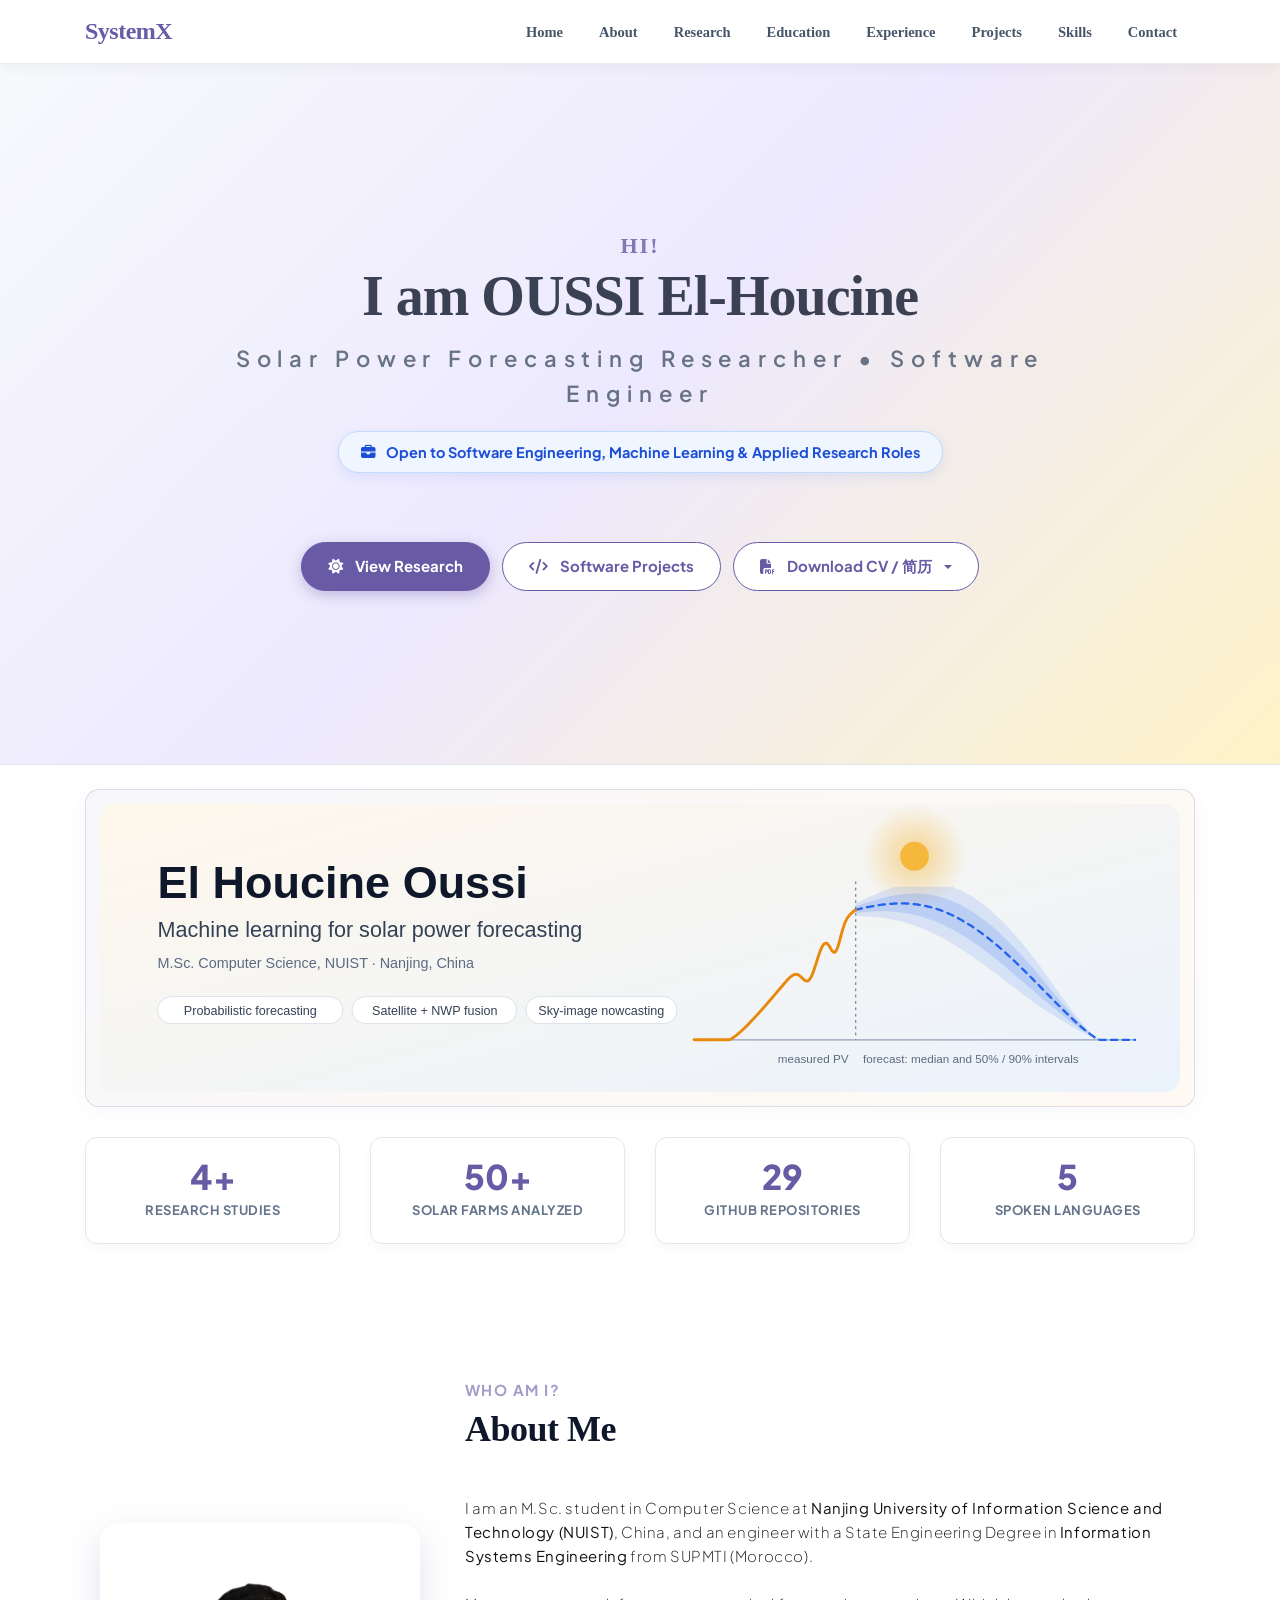
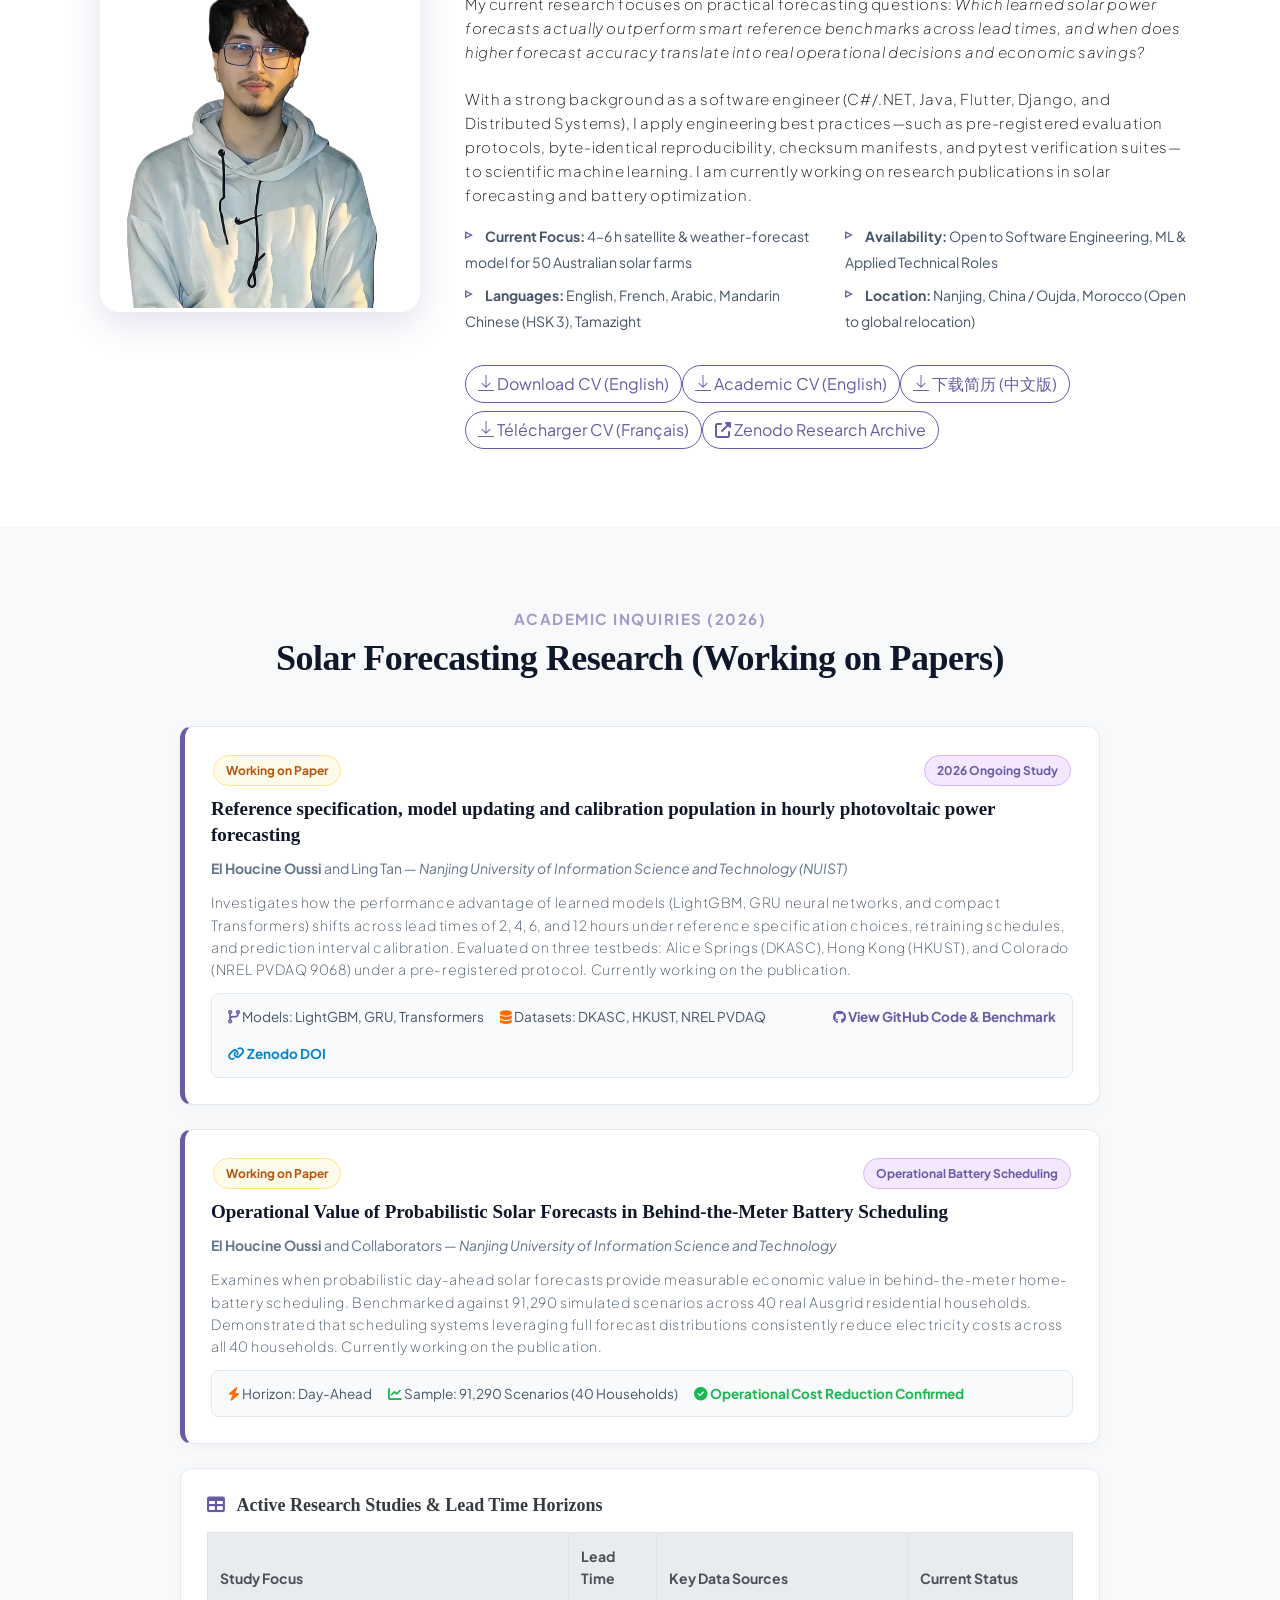
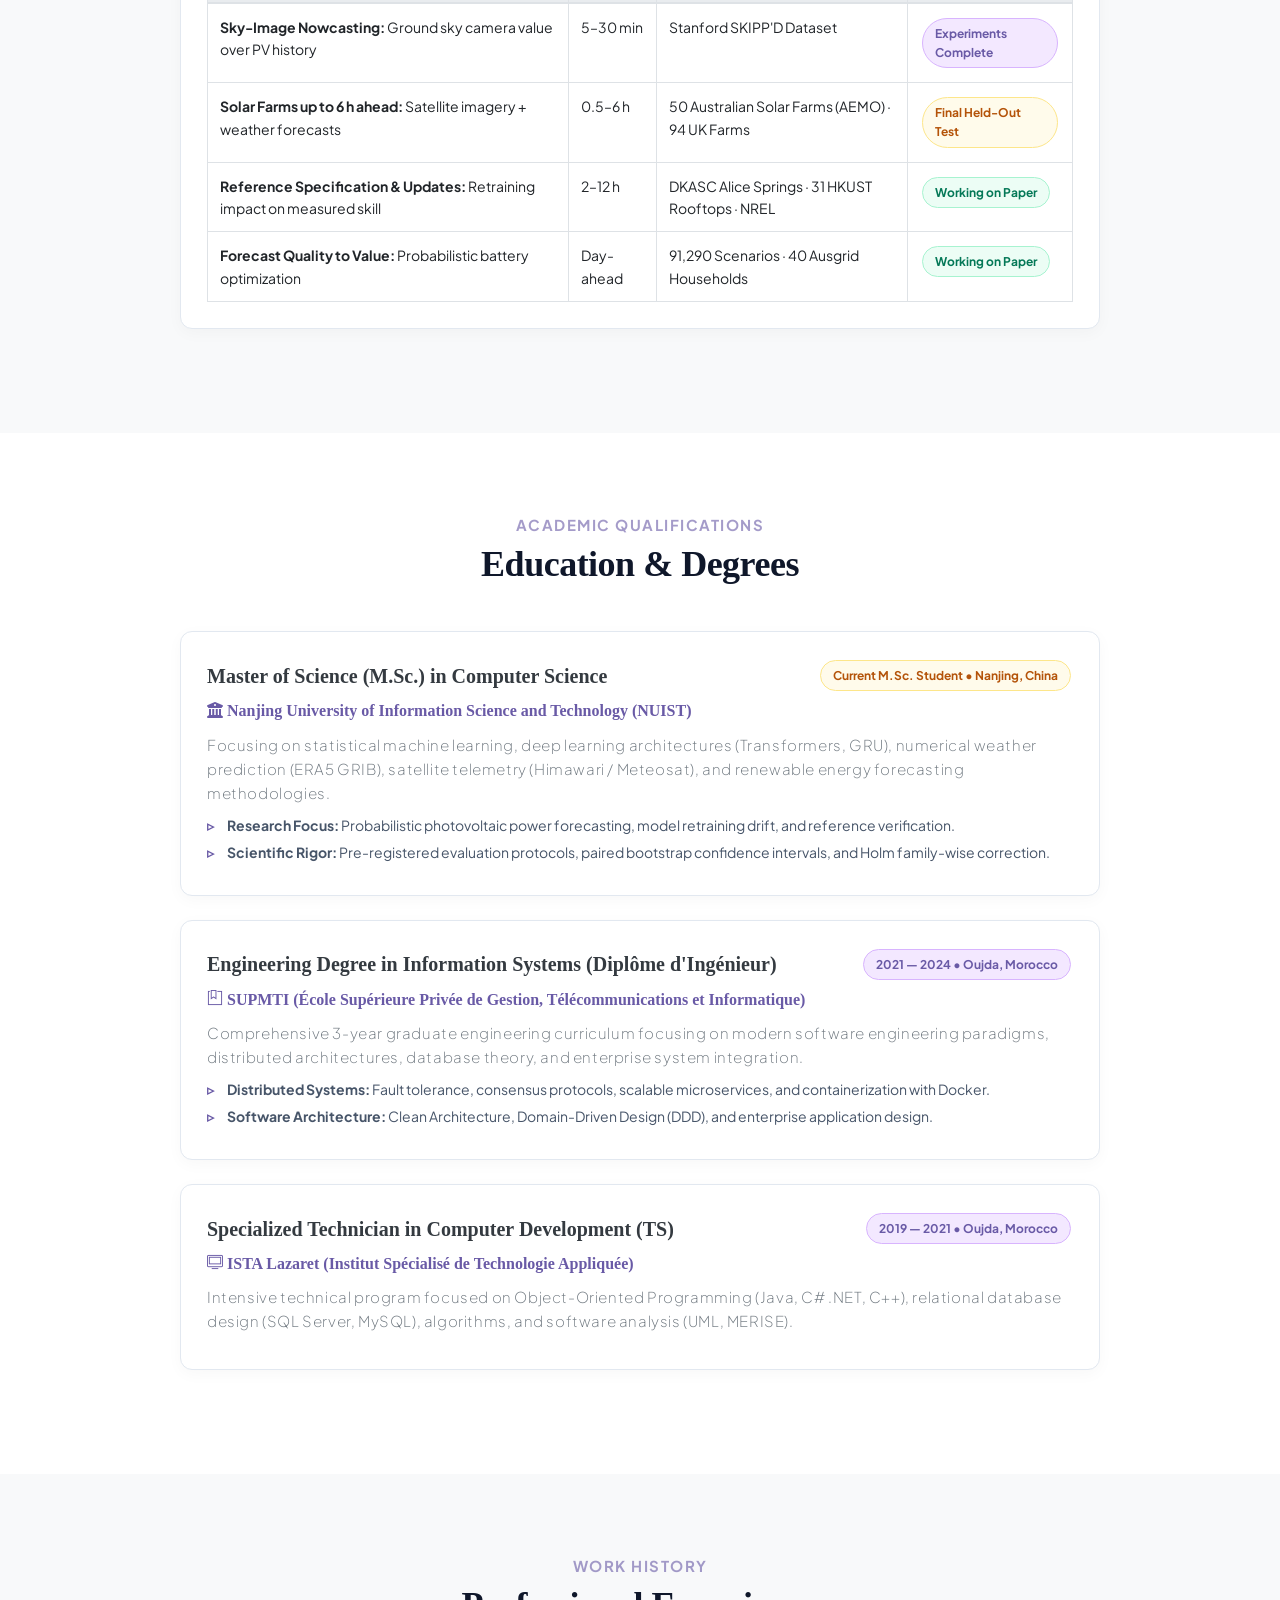
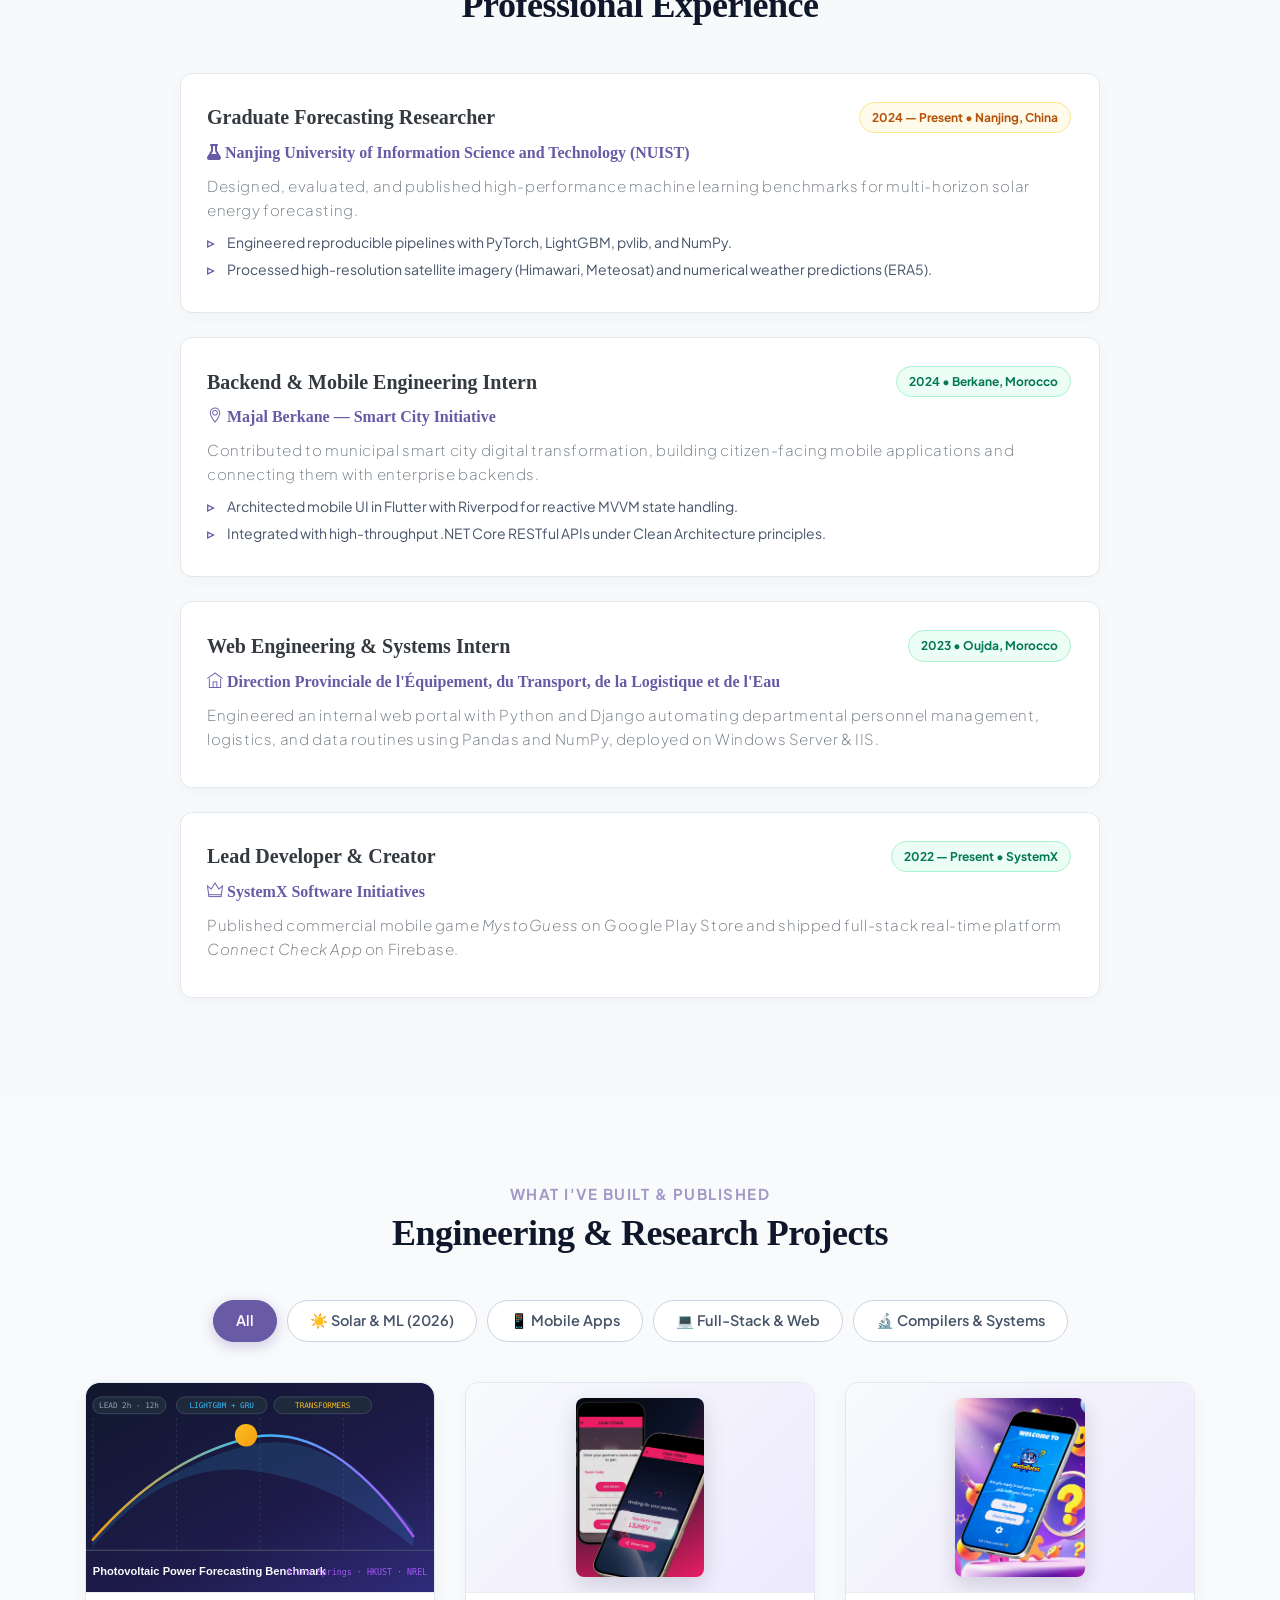
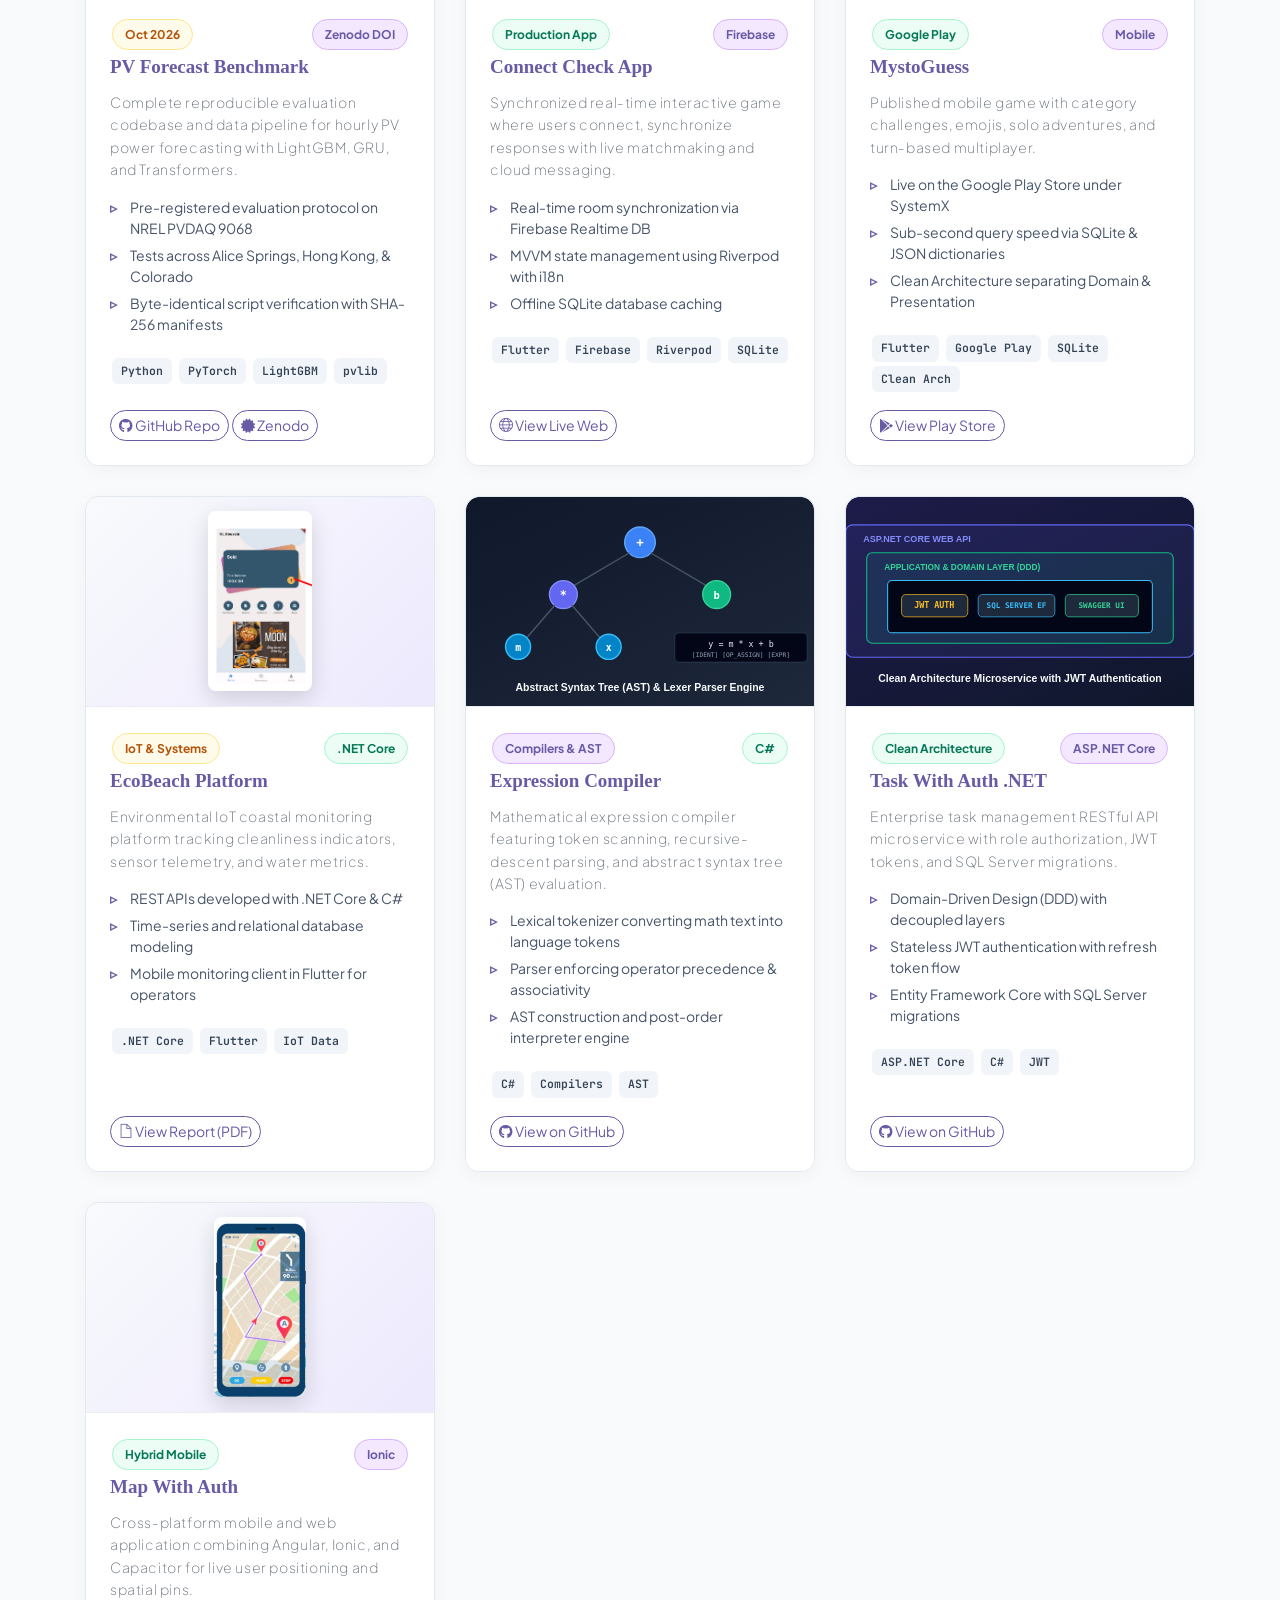
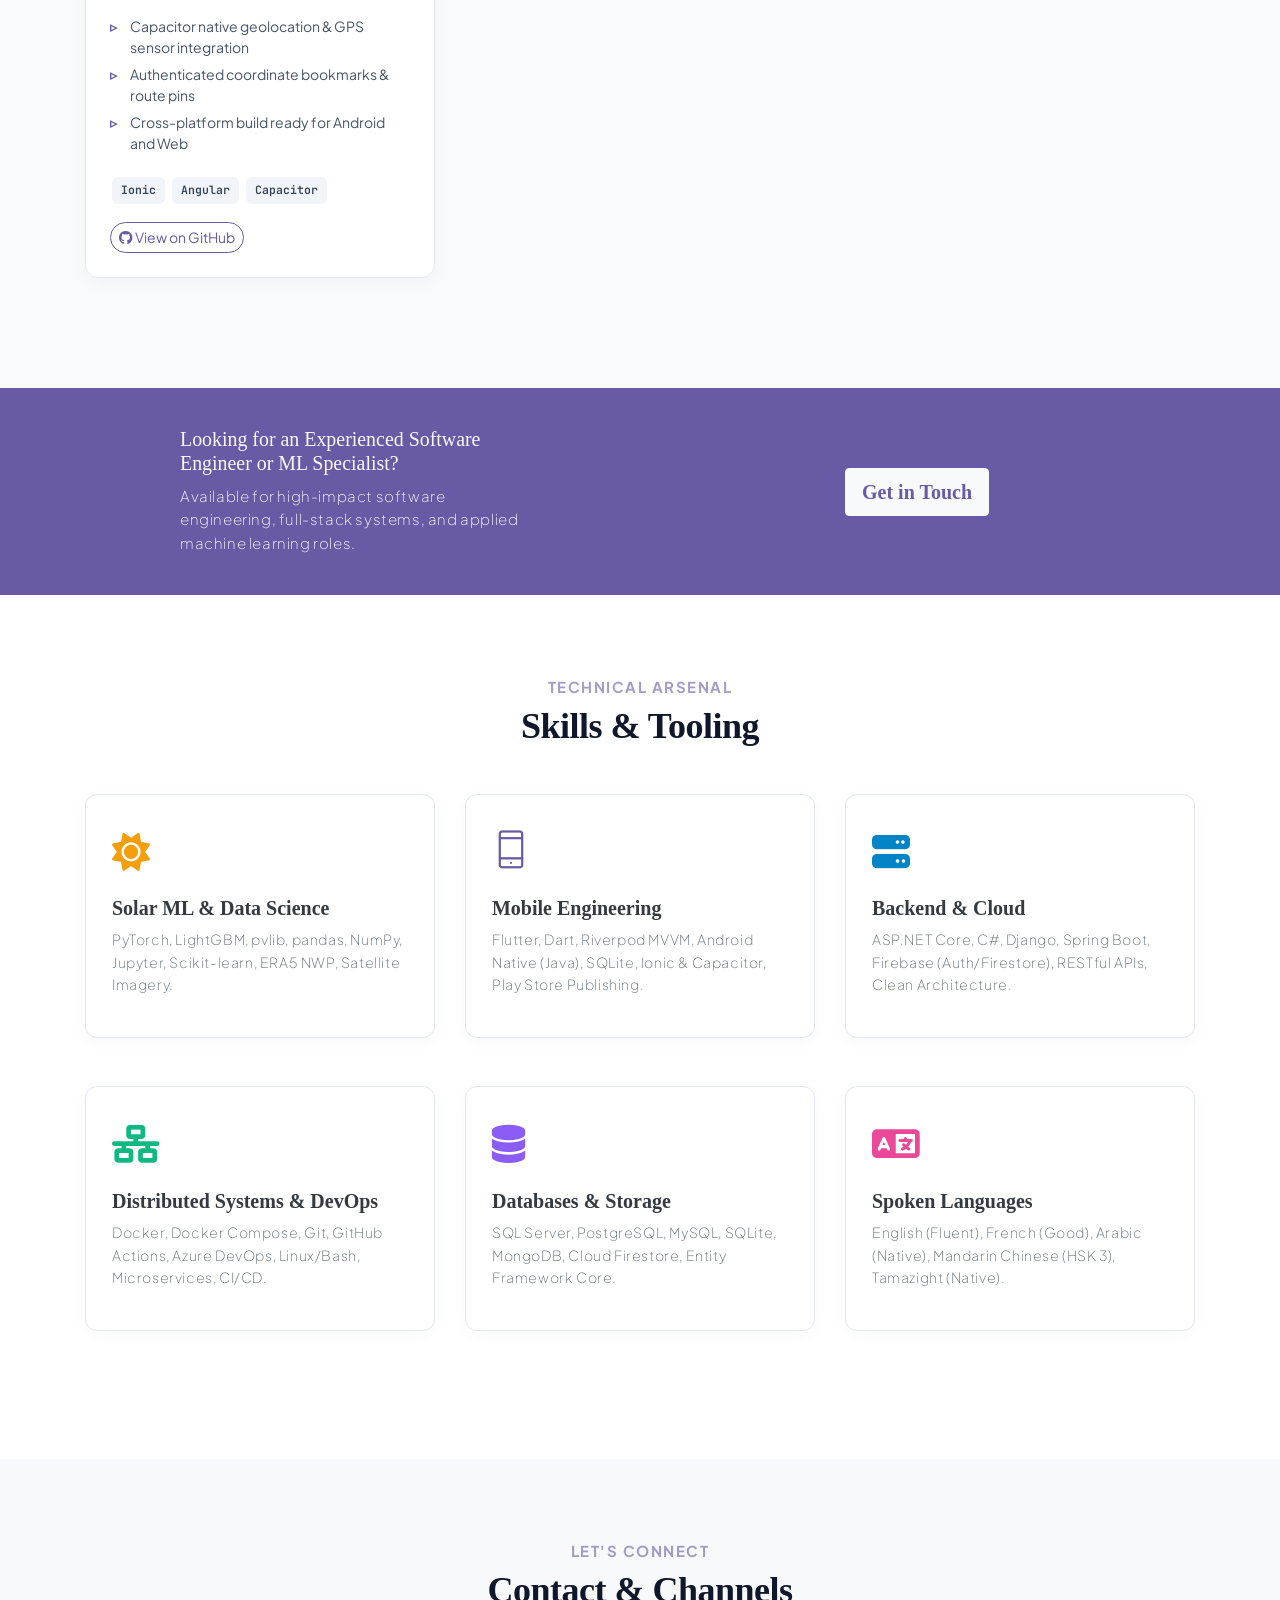
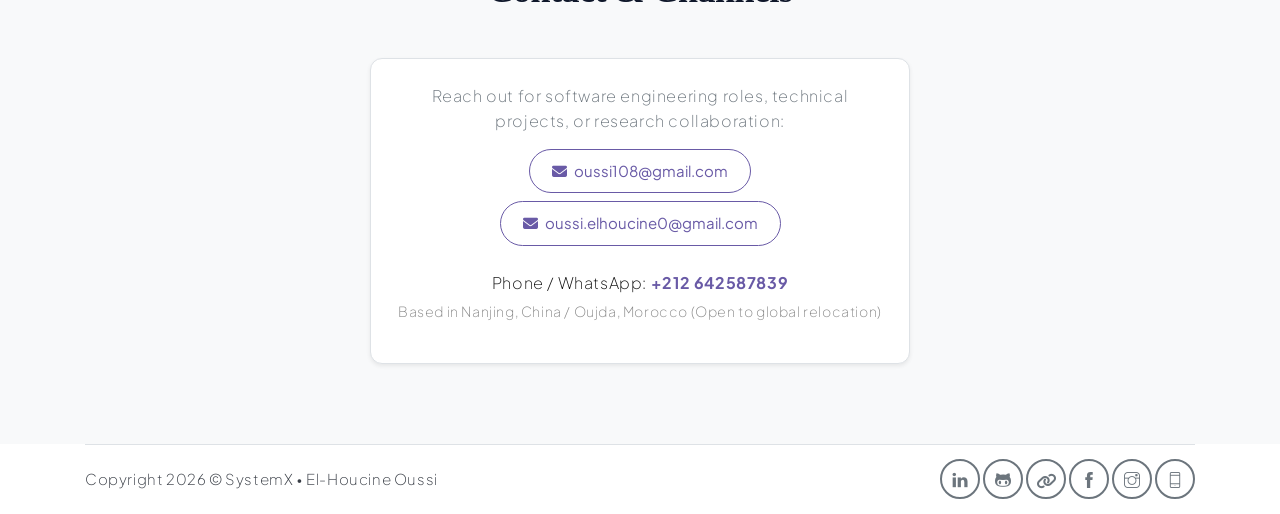
==== commit 4f3afdb8: "feat: curriculum vitae documents and sources" ====
--- a/index.html
+++ b/index.html
@@ -2,563 +2,1491 @@
 <html lang="en">
 <head>
     <meta charset="utf-8">
-    <meta name="viewport" content="width=device-width, initial-scale=1">
-    <title>El Houcine Oussi · Solar forecasting research and software engineering</title>
-    <meta name="description" content="El Houcine Oussi is an M.Sc. student in Computer Science at NUIST working on solar power forecasting, and a software engineer with an Information Systems Engineering degree from SUPMTI.">
-    <meta name="author" content="El Houcine Oussi">
-    <meta name="color-scheme" content="light dark">
-    <meta property="og:title" content="El Houcine Oussi">
-    <meta property="og:description" content="Solar power forecasting research at NUIST, and the software around it.">
-    <meta property="og:type" content="website">
-
-    <link rel="icon" href="data:image/svg+xml,<svg xmlns=%22http://www.w3.org/2000/svg%22 viewBox=%220 0 100 100%22><circle cx=%2250%22 cy=%2250%22 r=%2230%22 fill=%22%23a84b0c%22/></svg>">
-
+    <meta name="viewport" content="width=device-width, initial-scale=1, shrink-to-fit=no">
+    <meta name="description" content="Portfolio of El-Houcine Oussi, M.Sc. in Computer Science at NUIST & Information Systems Engineer from SUPMTI. Specializing in Solar Power & Renewable Energy Forecasting, Distributed Systems, Flutter, and .NET.">
+    <meta name="author" content="El-Houcine Oussi">
+    <title>El-Houcine OUSSI | Solar Forecasting Researcher & Software Engineer</title>
+    
+    <!-- Favicon -->
+    <link rel="icon" href="data:image/svg+xml,<svg xmlns=%22http://www.w3.org/2000/svg%22 viewBox=%220%22 100 100%22><text y=%22.9em%22 font-size=%2290%22>☀️</text></svg>">
+
+    <!-- Fonts & Icons -->
     <link rel="preconnect" href="https://fonts.googleapis.com">
     <link rel="preconnect" href="https://fonts.gstatic.com" crossorigin>
-    <link href="https://fonts.googleapis.com/css2?family=IBM+Plex+Mono:wght@400;500&family=IBM+Plex+Sans:wght@400;500;600&family=Source+Serif+4:opsz,wght@8..60,500;8..60,600&display=swap" rel="stylesheet">
-    <link rel="stylesheet" href="assets/css/site.css">
+    <link href="https://fonts.googleapis.com/css2?family=Plus+Jakarta+Sans:wght@300;400;500;600;700;800&family=JetBrains+Mono:wght@400;500;600&display=swap" rel="stylesheet">
+    <link rel="stylesheet" href="https://cdnjs.cloudflare.com/ajax/libs/font-awesome/6.5.1/css/all.min.css">
+    <link rel="stylesheet" href="assets/vendors/themify-icons/css/themify-icons.css">
+
+    <!-- Meyawo Core Styles -->
+    <link rel="stylesheet" href="assets/css/meyawo.css">
+
+    <style>
+        :root {
+            --primary: #695aa6;
+            --primary-dark: #514488;
+            --primary-light: #f3f0fc;
+            --accent-solar: #f59e0b;
+            --text-dark: #1e293b;
+            --text-muted: #64748b;
+            --bg-light: #f8fafc;
+        }
+
+        html {
+            scroll-behavior: smooth;
+        }
+
+        body {
+            font-family: 'Plus Jakarta Sans', sans-serif;
+            color: var(--text-dark);
+            background-color: #ffffff;
+            line-height: 1.6;
+            overflow-x: hidden;
+        }
+
+        /* ----------------------------------------------------
+           1. MODERN FIXED NAVBAR
+        ---------------------------------------------------- */
+        .custom-navbar {
+            position: fixed !important;
+            top: 0 !important;
+            left: 0 !important;
+            width: 100% !important;
+            z-index: 1050 !important;
+            background: rgba(255, 255, 255, 0.98) !important;
+            backdrop-filter: blur(10px) !important;
+            border-bottom: 1px solid rgba(226, 232, 240, 0.8) !important;
+            box-shadow: 0 2px 15px rgba(0, 0, 0, 0.05) !important;
+            padding: 10px 0 !important;
+            min-height: 64px !important;
+            transition: all 0.3s ease !important;
+        }
+
+        .custom-navbar .container {
+            display: flex !important;
+            align-items: center !important;
+            justify-content: space-between !important;
+            min-height: auto !important;
+            padding-top: 0 !important;
+            padding-bottom: 0 !important;
+        }
+
+        .custom-navbar .logo {
+            font-size: 24px !important;
+            font-weight: 800 !important;
+            color: var(--primary) !important;
+            letter-spacing: -0.5px !important;
+            text-decoration: none !important;
+        }
+
+        .custom-navbar .nav {
+            display: flex !important;
+            align-items: center !important;
+            list-style: none !important;
+            margin: 0 !important;
+            padding: 0 !important;
+        }
+
+        .custom-navbar .nav .item {
+            margin: 0 4px !important;
+            opacity: 1 !important;
+            visibility: visible !important;
+            transform: none !important;
+            transition: none !important;
+        }
+
+        .custom-navbar .nav .item .link {
+            color: #475569 !important;
+            font-weight: 600 !important;
+            font-size: 14.5px !important;
+            padding: 8px 14px !important;
+            border-radius: 8px !important;
+            text-decoration: none !important;
+            transition: all 0.2s ease !important;
+        }
+
+        .custom-navbar .nav .item .link:hover,
+        .custom-navbar .nav .item .link.active {
+            color: var(--primary) !important;
+            background-color: var(--primary-light) !important;
+        }
+
+        .custom-navbar .hamburger {
+            display: none !important;
+        }
+
+        @media (max-width: 991.98px) {
+            .custom-navbar .hamburger {
+                display: block !important;
+                margin-left: auto !important;
+                padding: 10px !important;
+            }
+            .custom-navbar .hamburger .hamburger-inner,
+            .custom-navbar .hamburger .hamburger-inner::before,
+            .custom-navbar .hamburger .hamburger-inner::after {
+                background: #334155 !important;
+            }
+            .custom-navbar .nav {
+                position: absolute !important;
+                top: 100% !important;
+                left: 0 !important;
+                width: 100% !important;
+                background: #ffffff !important;
+                flex-direction: column !important;
+                padding: 15px 20px !important;
+                box-shadow: 0 10px 25px rgba(0,0,0,0.1) !important;
+                border-bottom: 1px solid #e2e8f0 !important;
+                display: none !important;
+            }
+            .custom-navbar .nav.show {
+                display: flex !important;
+            }
+            .custom-navbar .nav .item {
+                width: 100% !important;
+                margin: 4px 0 !important;
+            }
+            .custom-navbar .nav .item .link {
+                display: block !important;
+                padding: 10px 14px !important;
+            }
+        }
+
+        /* ----------------------------------------------------
+           2. HERO HEADER
+        ---------------------------------------------------- */
+        .header {
+            position: relative !important;
+            height: auto !important;
+            min-height: 85vh !important;
+            display: flex !important;
+            align-items: center !important;
+            justify-content: center !important;
+            padding: 130px 0 70px 0 !important;
+            background: linear-gradient(135deg, #f8fafc 0%, #ede9fe 50%, #fef3c7 100%) !important;
+            border-bottom: 1px solid #e2e8f0 !important;
+        }
+
+        .header .overlay {
+            display: none !important;
+        }
+
+        .header-content {
+            position: relative !important;
+            z-index: 2 !important;
+            max-width: 900px !important;
+            margin: 0 auto !important;
+            padding-left: 15px !important;
+            padding-right: 15px !important;
+        }
+
+        .header-title {
+            margin-bottom: 12px !important;
+        }
+
+        .header-title .up {
+            display: block !important;
+            font-size: 22px !important;
+            font-weight: 700 !important;
+            color: var(--primary) !important;
+            text-transform: uppercase !important;
+            letter-spacing: 2px !important;
+        }
+
+        .header-title .down {
+            display: block !important;
+            font-size: clamp(32px, 5vw, 56px) !important;
+            font-weight: 800 !important;
+            color: #0f172a !important;
+            letter-spacing: -1px !important;
+            line-height: 1.15 !important;
+        }
+
+        .header-subtitle {
+            font-size: clamp(16px, 2.5vw, 22px) !important;
+            font-weight: 600 !important;
+            color: #475569 !important;
+            margin-top: 10px !important;
+            margin-bottom: 20px !important;
+        }
+
+        .status-pill {
+            display: inline-flex !important;
+            align-items: center !important;
+            gap: 10px !important;
+            background: #eff6ff !important;
+            border: 1px solid #bfdbfe !important;
+            color: #1d4ed8 !important;
+            padding: 10px 22px !important;
+            border-radius: 50px !important;
+            font-size: 14.5px !important;
+            font-weight: 700 !important;
+            box-shadow: 0 4px 12px rgba(37, 99, 235, 0.1) !important;
+            margin-bottom: 25px !important;
+            line-height: 1.4 !important;
+            text-align: left !important;
+        }
+
+        .hero-btn-group {
+            display: flex !important;
+            flex-wrap: wrap !important;
+            justify-content: center !important;
+            gap: 12px !important;
+        }
+
+        .hero-btn-group .btn {
+            padding: 12px 26px !important;
+            font-size: 15px !important;
+            font-weight: 700 !important;
+            border-radius: 50px !important;
+            display: inline-flex !important;
+            align-items: center !important;
+            gap: 8px !important;
+            transition: all 0.25s ease !important;
+        }
+
+        .btn-primary {
+            background-color: var(--primary) !important;
+            border-color: var(--primary) !important;
+            color: #ffffff !important;
+            box-shadow: 0 4px 14px rgba(105, 90, 166, 0.35) !important;
+        }
+
+        .btn-primary:hover {
+            background-color: var(--primary-dark) !important;
+            border-color: var(--primary-dark) !important;
+            transform: translateY(-2px) !important;
+            box-shadow: 0 6px 20px rgba(105, 90, 166, 0.45) !important;
+        }
+
+        .btn-outline-primary {
+            color: var(--primary) !important;
+            border-color: var(--primary) !important;
+            background: #ffffff !important;
+        }
+
+        .btn-outline-primary:hover {
+            background-color: var(--primary) !important;
+            color: #ffffff !important;
+            transform: translateY(-2px) !important;
+        }
+
+        /* ----------------------------------------------------
+           3. INTRO METRICS & BANNER SECTION
+        ---------------------------------------------------- */
+        .intro-strip-section {
+            padding: 40px 0 20px 0 !important;
+            background: #ffffff !important;
+        }
+
+        .research-banner-box {
+            background: linear-gradient(135deg, rgba(105, 90, 166, 0.05) 0%, rgba(245, 158, 11, 0.05) 100%) !important;
+            border: 1px solid rgba(105, 90, 166, 0.18) !important;
+            border-radius: 14px !important;
+            padding: 14px !important;
+            margin-bottom: 30px !important;
+            box-shadow: 0 4px 18px rgba(105, 90, 166, 0.05) !important;
+        }
+
+        .research-banner-box img {
+            width: 100% !important;
+            height: auto !important;
+            border-radius: 8px !important;
+            display: block !important;
+        }
+
+        .stat-box {
+            background: #ffffff !important;
+            border: 1px solid #e2e8f0 !important;
+            border-radius: 12px !important;
+            padding: 22px 15px !important;
+            text-align: center !important;
+            box-shadow: 0 4px 12px rgba(0, 0, 0, 0.03) !important;
+            transition: transform 0.2s ease, border-color 0.2s ease !important;
+            height: 100% !important;
+        }
+
+        .stat-box:hover {
+            transform: translateY(-3px) !important;
+            border-color: var(--primary) !important;
+        }
+
+        .stat-num {
+            font-size: 34px !important;
+            font-weight: 800 !important;
+            color: var(--primary) !important;
+            line-height: 1 !important;
+            margin-bottom: 6px !important;
+        }
+
+        .stat-lbl {
+            font-size: 13px !important;
+            color: var(--text-muted) !important;
+            font-weight: 700 !important;
+            text-transform: uppercase !important;
+            letter-spacing: 0.5px !important;
+        }
+
+        /* ----------------------------------------------------
+           4. ABOUT ME SECTION
+        ---------------------------------------------------- */
+        #about {
+            padding: 70px 0 !important;
+            background: #ffffff !important;
+        }
+
+        .about-grid {
+            display: flex !important;
+            flex-wrap: wrap !important;
+            align-items: center !important;
+            justify-content: center !important;
+            gap: 40px !important;
+            text-align: left !important;
+        }
+
+        .about-img-col {
+            flex: 0 0 300px !important;
+            max-width: 320px !important;
+            text-align: center !important;
+        }
+
+        .about-img-col img {
+            width: 100% !important;
+            max-width: 280px !important;
+            height: auto !important;
+            border-radius: 20px !important;
+            box-shadow: 0 12px 35px rgba(105, 90, 166, 0.18) !important;
+            border: 4px solid #ffffff !important;
+        }
+
+        .about-text-col {
+            flex: 1 1 500px !important;
+            min-width: 300px !important;
+        }
+
+        .about-text-col p {
+            color: #475569 !important;
+            font-size: 15.5px !important;
+            line-height: 1.7 !important;
+        }
+
+        /* ----------------------------------------------------
+           5. SHARED SECTION STYLING
+        ---------------------------------------------------- */
+        .section {
+            padding: 80px 0 !important;
+            position: relative !important;
+            clear: both !important;
+        }
+
+        .section-subtitle {
+            font-size: 15px !important;
+            font-weight: 700 !important;
+            color: var(--primary) !important;
+            text-transform: uppercase !important;
+            letter-spacing: 1.5px !important;
+            margin-bottom: 6px !important;
+        }
+
+        .section-title {
+            font-size: clamp(26px, 3.5vw, 36px) !important;
+            font-weight: 800 !important;
+            color: #0f172a !important;
+            letter-spacing: -0.5px !important;
+            margin-bottom: 45px !important;
+        }
+
+        /* ----------------------------------------------------
+           6. RESEARCH PAPER CARDS
+        ---------------------------------------------------- */
+        .paper-card {
+            background: #ffffff !important;
+            border: 1px solid #e2e8f0 !important;
+            border-left: 5px solid var(--primary) !important;
+            border-radius: 12px !important;
+            padding: 26px !important;
+            margin-bottom: 24px !important;
+            text-align: left !important;
+            box-shadow: 0 4px 16px rgba(0, 0, 0, 0.03) !important;
+            transition: all 0.25s ease !important;
+        }
+
+        .paper-card:hover {
+            border-color: var(--primary) !important;
+            box-shadow: 0 10px 28px rgba(105, 90, 166, 0.12) !important;
+            transform: translateY(-2px) !important;
+        }
+
+        .paper-title {
+            font-size: 19px !important;
+            font-weight: 700 !important;
+            color: #0f172a !important;
+            margin-bottom: 8px !important;
+            line-height: 1.4 !important;
+        }
+
+        .paper-authors {
+            font-size: 14px !important;
+            color: #64748b !important;
+            margin-bottom: 12px !important;
+        }
+
+        .paper-meta {
+            font-size: 13.5px !important;
+            color: #475569 !important;
+            background: #f8fafc !important;
+            padding: 12px 16px !important;
+            border-radius: 8px !important;
+            border: 1px solid #e2e8f0 !important;
+            display: flex !important;
+            flex-wrap: wrap !important;
+            gap: 16px !important;
+            align-items: center !important;
+        }
+
+        /* ----------------------------------------------------
+           7. FEATURE CARDS (Education & Experience Timeline)
+        ---------------------------------------------------- */
+        .feature-card {
+            background: #ffffff !important;
+            border: 1px solid #e2e8f0 !important;
+            border-radius: 12px !important;
+            padding: 26px !important;
+            margin-bottom: 24px !important;
+            box-shadow: 0 4px 16px rgba(0, 0, 0, 0.03) !important;
+            text-align: left !important;
+            transition: all 0.25s ease !important;
+            height: auto !important;
+        }
+
+        .feature-card:hover {
+            border-color: var(--primary) !important;
+            box-shadow: 0 10px 25px rgba(105, 90, 166, 0.1) !important;
+            transform: translateY(-2px) !important;
+        }
+
+        /* ----------------------------------------------------
+           8. PROJECT CARDS (Clean Grid)
+        ---------------------------------------------------- */
+        #portfolio {
+            background-color: #f8fafc !important;
+            position: relative !important;
+            z-index: 5 !important;
+        }
+
+        .filter-btn-group {
+            display: flex !important;
+            flex-wrap: wrap !important;
+            justify-content: center !important;
+            gap: 10px !important;
+            margin-bottom: 40px !important;
+        }
+
+        .filter-btn-group .btn {
+            border-radius: 50px !important;
+            padding: 9px 22px !important;
+            font-size: 14.5px !important;
+            font-weight: 600 !important;
+            border: 1px solid #cbd5e1 !important;
+            color: #475569 !important;
+            background: #ffffff !important;
+            transition: all 0.2s ease !important;
+        }
+
+        .filter-btn-group .btn.active,
+        .filter-btn-group .btn:hover {
+            background: var(--primary) !important;
+            color: #ffffff !important;
+            border-color: var(--primary) !important;
+            box-shadow: 0 4px 14px rgba(105, 90, 166, 0.3) !important;
+        }
+
+        .project-item {
+            margin-bottom: 30px !important;
+            display: flex !important;
+        }
+
+        .project-card {
+            background: #ffffff !important;
+            border: 1px solid #e2e8f0 !important;
+            border-radius: 14px !important;
+            overflow: hidden !important;
+            height: 100% !important;
+            width: 100% !important;
+            display: flex !important;
+            flex-direction: column !important;
+            box-shadow: 0 4px 18px rgba(0, 0, 0, 0.04) !important;
+            transition: transform 0.25s ease, box-shadow 0.25s ease, border-color 0.25s ease !important;
+        }
+
+        .project-card:hover {
+            transform: translateY(-5px) !important;
+            box-shadow: 0 14px 30px rgba(105, 90, 166, 0.15) !important;
+            border-color: var(--primary) !important;
+        }
+
+        .project-img-frame {
+            height: 210px !important;
+            background: linear-gradient(135deg, #f8fafc 0%, #ede9fe 100%) !important;
+            display: flex !important;
+            align-items: center !important;
+            justify-content: center !important;
+            border-radius: 14px 14px 0 0 !important;
+            overflow: hidden !important;
+            position: relative !important;
+            padding: 14px !important;
+            border-bottom: 1px solid #eaedf1 !important;
+        }
+
+        .project-img-frame img.mobile-shot {
+            max-height: 180px !important;
+            width: auto !important;
+            max-width: 85% !important;
+            object-fit: contain !important;
+            border-radius: 8px !important;
+            box-shadow: 0 8px 22px rgba(0, 0, 0, 0.14) !important;
+            transition: transform 0.3s ease !important;
+        }
+
+        .project-card:hover .project-img-frame img.mobile-shot {
+            transform: scale(1.05) !important;
+        }
+
+        .project-img-frame.banner-shot {
+            padding: 0 !important;
+            background: #0f172a !important;
+        }
+
+        .project-img-frame.banner-shot img {
+            width: 100% !important;
+            height: 100% !important;
+            object-fit: cover !important;
+            border-radius: 14px 14px 0 0 !important;
+            box-shadow: none !important;
+            transition: transform 0.3s ease !important;
+        }
+
+        .project-card:hover .project-img-frame.banner-shot img {
+            transform: scale(1.03) !important;
+        }
+
+        .project-card-body {
+            padding: 24px !important;
+            display: flex !important;
+            flex-direction: column !important;
+            flex-grow: 1 !important;
+            text-align: left !important;
+            background: #ffffff !important;
+        }
+
+        .badge-pill-custom {
+            font-size: 12px !important;
+            font-weight: 700 !important;
+            padding: 5px 12px !important;
+            border-radius: 50px !important;
+            display: inline-block !important;
+            margin: 2px !important;
+        }
+
+        .badge-academic {
+            background-color: #f3e8ff !important;
+            color: #695aa6 !important;
+            border: 1px solid #d8b4fe !important;
+        }
+
+        .badge-solar {
+            background-color: #fffbeb !important;
+            color: #b45309 !important;
+            border: 1px solid #fde68a !important;
+        }
+
+        .badge-industry {
+            background-color: #ecfdf5 !important;
+            color: #047857 !important;
+            border: 1px solid #a7f3d0 !important;
+        }
+
+        .project-tag {
+            font-size: 11.5px !important;
+            padding: 4px 9px !important;
+            background-color: #f1f5f9 !important;
+            color: #334155 !important;
+            border-radius: 6px !important;
+            margin: 2px !important;
+            display: inline-block !important;
+            font-weight: 600 !important;
+            font-family: 'JetBrains Mono', monospace !important;
+        }
+
+        .project-bullet {
+            font-size: 14px !important;
+            color: #475569 !important;
+            margin-bottom: 6px !important;
+            position: relative !important;
+            padding-left: 20px !important;
+            list-style: none !important;
+            line-height: 1.5 !important;
+        }
+
+        .project-bullet::before {
+            content: "▹" !important;
+            position: absolute !important;
+            left: 0 !important;
+            color: var(--primary) !important;
+            font-weight: bold !important;
+        }
+    </style>
 </head>
-<body>
-    <a class="skip" href="#main">Skip to content</a>
-
-    <header class="topbar">
-        <div class="wrap">
-            <a class="wordmark" href="#top">El Houcine Oussi</a>
-            <button class="nav-toggle" type="button" aria-expanded="false" aria-controls="site-nav">Menu</button>
-            <ul class="nav" id="site-nav">
-                <li><a href="#about">About</a></li>
-                <li><a href="#research">Research</a></li>
-                <li><a href="#education">Education</a></li>
-                <li><a href="#experience">Experience</a></li>
-                <li><a href="#projects">Projects</a></li>
-                <li><a href="#skills">Skills</a></li>
-                <li><a href="#contact">Contact</a></li>
+<body data-spy="scroll" data-target=".navbar" data-offset="70">
+
+    <!-- Page Navbar -->
+    <nav class="custom-navbar" data-spy="affix" data-offset-top="20">
+        <div class="container">
+            <a class="logo" href="#">SystemX</a>         
+            <ul class="nav">
+                <li class="item"><a class="link" href="#home">Home</a></li>
+                <li class="item"><a class="link" href="#about">About</a></li>
+                <li class="item"><a class="link" href="#research">Research</a></li>
+                <li class="item"><a class="link" href="#education">Education</a></li>
+                <li class="item"><a class="link" href="#experience">Experience</a></li>
+                <li class="item"><a class="link" href="#portfolio">Projects</a></li>
+                <li class="item"><a class="link" href="#skills">Skills</a></li>
+                <li class="item"><a class="link" href="#contact">Contact</a></li>
             </ul>
+            <a href="javascript:void(0)" id="nav-toggle" class="hamburger hamburger--elastic">
+                <div class="hamburger-box">
+                  <div class="hamburger-inner"></div>
+                </div>
+            </a>
+        </div>          
+    </nav><!-- End of Page Navbar -->
+
+    <!-- Page Header (Classic Meyawo Hero) -->
+    <header id="home" class="header">
+        <div class="overlay"></div>
+        <div class="header-content container text-center">
+            
+            <h1 class="header-title">
+                <span class="up">HI!</span>
+                <span class="down">I am OUSSI El-Houcine</span>
+            </h1>
+            <p class="header-subtitle">Solar Power Forecasting Researcher • Software Engineer</p>            
+            
+            <div>
+                <span class="status-pill">
+                    <i class="fas fa-briefcase"></i> Open to Software Engineering, Machine Learning & Applied Research Roles
+                </span>
+            </div>
+
+            <div class="hero-btn-group mt-4">
+                <a href="#research" class="btn btn-primary btn-rounded me-2" style="padding: 10px 24px; font-size: 15px;">
+                    <i class="fas fa-sun mr-1"></i> View Research
+                </a>
+                <a href="#portfolio" class="btn btn-outline-primary btn-rounded me-2" style="padding: 10px 24px; font-size: 15px;">
+                    <i class="fas fa-code mr-1"></i> Software Projects
+                </a>
+                <div class="dropdown d-inline-block">
+                    <button class="btn btn-outline-primary btn-rounded dropdown-toggle" type="button" id="cvDropdown" data-toggle="dropdown" aria-haspopup="true" aria-expanded="false" style="padding: 10px 24px; font-size: 15px;">
+                        <i class="fas fa-file-pdf mr-1"></i> Download CV / 简历
+                    </button>
+                    <div class="dropdown-menu dropdown-menu-right" aria-labelledby="cvDropdown" style="border-radius: 12px; box-shadow: 0 10px 25px rgba(0,0,0,0.12); border: 1px solid #e2e8f0; min-width: 210px; padding: 6px 0;">
+                        <a class="dropdown-item py-2" href="assets/docs/CV_English.pdf" download style="font-size: 14px; font-weight: 500;">
+                            <i class="fas fa-file-pdf text-primary mr-2"></i> English CV (PDF)
+                        </a>
+                        <a class="dropdown-item py-2" href="assets/docs/CV_Academic_EN.pdf" download style="font-size: 14px; font-weight: 500;">
+                            <i class="fas fa-file-pdf text-primary mr-2"></i> Academic CV, English (PDF)
+                        </a>
+                        <a class="dropdown-item py-2" href="assets/docs/CV_Chinese.pdf" download style="font-size: 14px; font-weight: 500;">
+                            <i class="fas fa-file-pdf text-danger mr-2"></i> 中文个人简历 (PDF)
+                        </a>
+                        <a class="dropdown-item py-2" href="assets/docs/CV_French.pdf" download style="font-size: 14px; font-weight: 500;">
+                            <i class="fas fa-file-pdf text-info mr-2"></i> CV en Français (PDF)
+                        </a>
+                    </div>
+                </div>
+            </div>
+        </div>              
+    </header><!-- End of Page Header -->
+
+    <!-- Research Banner Bar -->
+    <div class="container mt-4">
+        <div class="research-banner-box">
+            <picture>
+                <source media="(prefers-color-scheme: dark)" srcset="assets/imgs/banner-dark.svg">
+                <img src="assets/imgs/banner-light.svg" alt="El Houcine Oussi - machine learning for solar power forecasting">
+            </picture>
         </div>
-    </header>
-
-    <main id="main">
-
-        <!-- Hero -->
-        <section class="hero" id="top">
-            <div class="wrap">
-                <div class="hero-grid">
-                    <div>
-                        <p class="kicker">M.Sc. Computer Science · NUIST, Nanjing</p>
-                        <h1>El Houcine Oussi</h1>
-                        <p class="lead">
-                            Graduate researcher in <strong>solar power forecasting</strong> with a background in software engineering.
-                            My work evaluates when machine learning forecasts outperform established reference methods,
-                            and when that improvement delivers operational and economic value.
-                            Previously, I developed mobile applications and .NET backend systems.
+    </div>
+
+    <!-- Quick Stats Metric Strip -->
+    <div class="container mb-5">
+        <div class="row">
+            <div class="col-6 col-md-3 mb-3">
+                <div class="stat-box">
+                    <div class="stat-num">4+</div>
+                    <div class="stat-lbl">Research Studies</div>
+                </div>
+            </div>
+            <div class="col-6 col-md-3 mb-3">
+                <div class="stat-box">
+                    <div class="stat-num">50+</div>
+                    <div class="stat-lbl">Solar Farms Analyzed</div>
+                </div>
+            </div>
+            <div class="col-6 col-md-3 mb-3">
+                <div class="stat-box">
+                    <div class="stat-num">29</div>
+                    <div class="stat-lbl">GitHub Repositories</div>
+                </div>
+            </div>
+            <div class="col-6 col-md-3 mb-3">
+                <div class="stat-box">
+                    <div class="stat-num">5</div>
+                    <div class="stat-lbl">Spoken Languages</div>
+                </div>
+            </div>
+        </div>
+    </div>
+
+    <!-- About Section -->
+    <section class="section pt-0" id="about">
+        <div class="container text-center">
+            <div class="row align-items-center justify-content-center text-left" style="gap: 20px 0;">
+                <div class="col-lg-4 text-center mb-4 mb-lg-0">
+                    <img src="assets/imgs/my-image.png" alt="El-Houcine Oussi Profile Photo" 
+                         style="width: 100%; max-width: 320px; border-radius: 20px; box-shadow: 0 12px 35px rgba(105, 90, 166, 0.18); border: 4px solid #ffffff;">
+                </div>
+                <div class="col-lg-8">
+                    
+                    <p class="section-subtitle">Who Am I?</p>
+                    <h2 class="section-title mb-3">About Me</h2>
+                    <p>
+                        I am an M.Sc. student in Computer Science at <strong>Nanjing University of Information Science and Technology (NUIST)</strong>, China, and an engineer with a State Engineering Degree in <strong>Information Systems Engineering</strong> from SUPMTI (Morocco).
+                        <br><br>
+                        My current research focuses on practical forecasting questions: <em>Which learned solar power forecasts actually outperform smart reference benchmarks across lead times, and when does higher forecast accuracy translate into real operational decisions and economic savings?</em>
+                        <br><br>
+                        With a strong background as a software engineer (C#/.NET, Java, Flutter, Django, and Distributed Systems), I apply engineering best practices—such as pre-registered evaluation protocols, byte-identical reproducibility, checksum manifests, and pytest verification suites—to scientific machine learning. I am currently working on research publications in solar forecasting and battery optimization.
+                    </p>
+    
+                    <div class="row text-left mt-3 mb-3">
+                        <div class="col-md-6 mb-2">
+                            <span class="project-bullet"><strong>Current Focus:</strong> 4–6 h satellite & weather-forecast model for 50 Australian solar farms</span>
+                        </div>
+                        <div class="col-md-6 mb-2">
+                            <span class="project-bullet"><strong>Availability:</strong> Open to Software Engineering, ML & Applied Technical Roles</span>
+                        </div>
+                        <div class="col-md-6 mb-2">
+                            <span class="project-bullet"><strong>Languages:</strong> English, French, Arabic, Mandarin Chinese (HSK 3), Tamazight</span>
+                        </div>
+                        <div class="col-md-6 mb-2">
+                            <span class="project-bullet"><strong>Location:</strong> Nanjing, China / Oujda, Morocco (Open to global relocation)</span>
+                        </div>
+                    </div>
+
+                    <!-- CV Buttons -->
+                    <div class="mt-4 d-flex flex-wrap align-items-center">
+                        <a href="assets/docs/CV_English.pdf" download class="btn-rounded btn btn-outline-primary me-2 mb-2">
+                            <i class="ti-download"></i> Download CV (English)
+                        </a>
+                        <a href="assets/docs/CV_Academic_EN.pdf" download class="btn-rounded btn btn-outline-primary me-2 mb-2">
+                            <i class="ti-download"></i> Academic CV (English)
+                        </a>
+                        <a href="assets/docs/CV_Chinese.pdf" download class="btn-rounded btn btn-outline-primary me-2 mb-2">
+                            <i class="ti-download"></i> 下载简历 (中文版)
+                        </a>
+                        <a href="assets/docs/CV_French.pdf" download class="btn-rounded btn btn-outline-primary me-2 mb-2">
+                            <i class="ti-download"></i> Télécharger CV (Français)
+                        </a>
+                        <a href="https://doi.org/10.5281/zenodo.23590205" target="_blank" class="btn-rounded btn btn-outline-primary mb-2">
+                            <i class="fas fa-external-link-alt"></i> Zenodo Research Archive
+                        </a>
+                    </div>
+                </div>
+            </div>
+        </div>
+    </section><!-- End of About Section -->
+
+    <!-- Recent 2026 Research Section -->
+    <section class="section" id="research" style="background-color: #f8f9fa;">
+        <div class="container text-center">
+            <p class="section-subtitle">Academic Inquiries (2026)</p>
+            <h6 class="section-title mb-5">Solar Forecasting Research (Working on Papers)</h6>
+
+            <div class="row justify-content-center">
+                <div class="col-lg-10">
+                    
+                    <!-- Research Study 1 -->
+                    <div class="paper-card">
+                        <div class="d-flex justify-content-between align-items-center mb-2">
+                            <span class="badge-pill-custom badge-solar">Working on Paper</span>
+                            <span class="badge-pill-custom badge-academic">2026 Ongoing Study</span>
+                        </div>
+                        <h4 class="paper-title">
+                            Reference specification, model updating and calibration population in hourly photovoltaic power forecasting
+                        </h4>
+                        <div class="paper-authors">
+                            <strong>El Houcine Oussi</strong> and Ling Tan — <em>Nanjing University of Information Science and Technology (NUIST)</em>
+                        </div>
+                        <p style="font-size: 14px; color: #475569; line-height: 1.6; margin-bottom: 12px;">
+                            Investigates how the performance advantage of learned models (LightGBM, GRU neural networks, and compact Transformers) shifts across lead times of 2, 4, 6, and 12 hours under reference specification choices, retraining schedules, and prediction interval calibration. Evaluated on three testbeds: Alice Springs (DKASC), Hong Kong (HKUST), and Colorado (NREL PVDAQ 9068) under a pre-registered protocol. Currently working on the publication.
                         </p>
-                        <div class="hero-actions">
-                            <a class="btn primary" href="#research">Read the research</a>
-                            <a class="btn" href="#projects">See projects</a>
-                        </div>
-                        <div class="cv-links">
-                            <span>CV</span>
-                            <a href="assets/docs/CV_English.pdf" download>English</a>
-                            <a href="assets/docs/CV_Chinese.pdf" download lang="zh">中文</a>
-                            <a href="assets/docs/CV_French.pdf" download lang="fr">Français</a>
-                        </div>
-                    </div>
-                    <figure class="portrait">
-                        <img src="assets/imgs/my-image.png" alt="Portrait of El Houcine Oussi" width="480" height="600">
-                        <figcaption>Nanjing, China · Oujda, Morocco</figcaption>
-                    </figure>
-                </div>
-
-                <dl class="facts">
-                    <div><dt>5</dt><dd>forecasting studies in progress</dd></div>
-                    <div><dt>144</dt><dd>solar farms in the 6-hour study (50 AU, 94 UK)</dd></div>
-                    <div><dt>29</dt><dd>public GitHub repositories</dd></div>
-                    <div><dt>5</dt><dd>languages spoken</dd></div>
-                </dl>
+                        <div class="paper-meta">
+                            <span><i class="fas fa-code-branch text-primary"></i> Models: LightGBM, GRU, Transformers</span>
+                            <span><i class="fas fa-database text-warning"></i> Datasets: DKASC, HKUST, NREL PVDAQ</span>
+                            <a href="https://github.com/Oussi108/pv-forecast-reference-evaluation" target="_blank" style="color: #695aa6; font-weight: 700; margin-left: auto;">
+                                <i class="fab fa-github"></i> View GitHub Code & Benchmark
+                            </a>
+                            <a href="https://doi.org/10.5281/zenodo.23590205" target="_blank" style="color: #0284c7; font-weight: 700;">
+                                <i class="fas fa-link"></i> Zenodo DOI
+                            </a>
+                        </div>
+                    </div>
+
+                    <!-- Research Study 2 -->
+                    <div class="paper-card">
+                        <div class="d-flex justify-content-between align-items-center mb-2">
+                            <span class="badge-pill-custom badge-solar">Working on Paper</span>
+                            <span class="badge-pill-custom badge-academic">Operational Battery Scheduling</span>
+                        </div>
+                        <h4 class="paper-title">
+                            Operational Value of Probabilistic Solar Forecasts in Behind-the-Meter Battery Scheduling
+                        </h4>
+                        <div class="paper-authors">
+                            <strong>El Houcine Oussi</strong> and Collaborators — <em>Nanjing University of Information Science and Technology</em>
+                        </div>
+                        <p style="font-size: 14px; color: #475569; line-height: 1.6; margin-bottom: 12px;">
+                            Examines when probabilistic day-ahead solar forecasts provide measurable economic value in behind-the-meter home-battery scheduling. Benchmarked against 91,290 simulated scenarios across 40 real Ausgrid residential households. Demonstrated that scheduling systems leveraging full forecast distributions consistently reduce electricity costs across all 40 households. Currently working on the publication.
+                        </p>
+                        <div class="paper-meta">
+                            <span><i class="fas fa-bolt text-warning"></i> Horizon: Day-Ahead</span>
+                            <span><i class="fas fa-chart-line text-success"></i> Sample: 91,290 Scenarios (40 Households)</span>
+                            <span class="text-success font-weight-bold"><i class="fas fa-check-circle"></i> Operational Cost Reduction Confirmed</span>
+                        </div>
+                    </div>
+
+                    <!-- Research Studies Matrix Table -->
+                    <div class="feature-card mt-4 mb-4">
+                        <h5 style="font-size: 18px; font-weight: 700; color: #343a40; margin-bottom: 15px;">
+                            <i class="fas fa-table mr-2 text-primary"></i> Active Research Studies & Lead Time Horizons
+                        </h5>
+                        <div class="table-responsive">
+                            <table class="table table-bordered table-hover mb-0" style="font-size: 14px;">
+                                <thead class="thead-light">
+                                    <tr>
+                                        <th>Study Focus</th>
+                                        <th>Lead Time</th>
+                                        <th>Key Data Sources</th>
+                                        <th>Current Status</th>
+                                    </tr>
+                                </thead>
+                                <tbody>
+                                    <tr>
+                                        <td><strong>Sky-Image Nowcasting:</strong> Ground sky camera value over PV history</td>
+                                        <td>5–30 min</td>
+                                        <td>Stanford SKIPP'D Dataset</td>
+                                        <td><span class="badge-pill-custom badge-academic">Experiments Complete</span></td>
+                                    </tr>
+                                    <tr>
+                                        <td><strong>Solar Farms up to 6 h ahead:</strong> Satellite imagery + weather forecasts</td>
+                                        <td>0.5–6 h</td>
+                                        <td>50 Australian Solar Farms (AEMO) · 94 UK Farms</td>
+                                        <td><span class="badge-pill-custom badge-solar">Final Held-Out Test</span></td>
+                                    </tr>
+                                    <tr>
+                                        <td><strong>Reference Specification & Updates:</strong> Retraining impact on measured skill</td>
+                                        <td>2–12 h</td>
+                                        <td>DKASC Alice Springs · 31 HKUST Rooftops · NREL</td>
+                                        <td><span class="badge-pill-custom badge-industry">Working on Paper</span></td>
+                                    </tr>
+                                    <tr>
+                                        <td><strong>Forecast Quality to Value:</strong> Probabilistic battery optimization</td>
+                                        <td>Day-ahead</td>
+                                        <td>91,290 Scenarios · 40 Ausgrid Households</td>
+                                        <td><span class="badge-pill-custom badge-industry">Working on Paper</span></td>
+                                    </tr>
+                                </tbody>
+                            </table>
+                        </div>
+                    </div>
+
+                </div>
             </div>
-        </section>
-
-        <!-- About -->
-        <section class="section" id="about">
-            <div class="wrap about-grid">
-                <div class="about-body">
-                    <p class="kicker">About</p>
-                    <h2 style="margin-bottom: 24px;">From shipping software to measuring forecasts</h2>
-                    <p>
-                        I'm an M.Sc. student in Computer Science at Nanjing University of Information Science and Technology (NUIST),
-                        working with Prof. Ling Tan. Before that I earned a State Engineering Degree in Information Systems Engineering
-                        from SUPMTI in Oujda, Morocco.
-                    </p>
-                    <p class="question">
-                        Which learned solar forecasts actually beat strong reference forecasts, at which lead times,
-                        and when does the extra accuracy change a decision or save money?
-                    </p>
-                    <p>
-                        I came to research from software engineering (C#/.NET, Java, Flutter, Django), and I run experiments the way I'd ship code:
-                        evaluation protocols registered before results, byte-identical reruns, checksum manifests, and pytest suites.
-                        I'm writing papers on solar forecasting and home-battery scheduling.
-                    </p>
-                </div>
-                <dl class="kv">
-                    <div><dt>Working on</dt><dd>A 0.5–6 h forecast for solar farms from satellite images and weather forecasts</dd></div>
-                    <div><dt>Looking for</dt><dd>Software engineering, machine learning, and applied research roles</dd></div>
-                    <div><dt>Languages</dt><dd>Arabic and Tamazight (native), English, French, Mandarin Chinese (HSK 3)</dd></div>
-                    <div><dt>Based in</dt><dd>Nanjing, China and Oujda, Morocco. Open to relocating.</dd></div>
-                    <div><dt>Archive</dt><dd><a class="textlink" href="https://doi.org/10.5281/zenodo.23590205" target="_blank" rel="noopener">Zenodo research archive</a></dd></div>
-                </dl>
+        </div>
+    </section><!-- End of Research Section -->
+
+    <!-- Education Section -->
+    <section class="section" id="education">
+        <div class="container text-center">
+            <p class="section-subtitle">Academic Qualifications</p>
+            <h6 class="section-title mb-6">Education & Degrees</h6>
+
+            <div class="row justify-content-center">
+                <div class="col-lg-10">
+                    
+                    <!-- Degree 1: NUIST -->
+                    <div class="feature-card mb-4 text-left">
+                        <div class="d-flex flex-wrap justify-content-between align-items-center mb-2">
+                            <h5 style="font-size: 20px; font-weight: 700; color: #343a40; margin-bottom: 0;">
+                                Master of Science (M.Sc.) in Computer Science
+                            </h5>
+                            <span class="badge-pill-custom badge-solar">Current M.Sc. Student • Nanjing, China</span>
+                        </div>
+                        <h6 style="color: #695aa6; font-weight: 600; margin-bottom: 12px;">
+                            <i class="fas fa-university"></i> Nanjing University of Information Science and Technology (NUIST)
+                        </h6>
+                        <p style="color: #6c757d; font-size: 15px; margin-bottom: 10px;">
+                            Focusing on statistical machine learning, deep learning architectures (Transformers, GRU), numerical weather prediction (ERA5 GRIB), satellite telemetry (Himawari / Meteosat), and renewable energy forecasting methodologies.
+                        </p>
+                        <ul style="padding-left: 0; margin-bottom: 0;">
+                            <li class="project-bullet"><strong>Research Focus:</strong> Probabilistic photovoltaic power forecasting, model retraining drift, and reference verification.</li>
+                            <li class="project-bullet"><strong>Scientific Rigor:</strong> Pre-registered evaluation protocols, paired bootstrap confidence intervals, and Holm family-wise correction.</li>
+                        </ul>
+                    </div>
+
+                    <!-- Degree 2: SUPMTI -->
+                    <div class="feature-card mb-4 text-left">
+                        <div class="d-flex flex-wrap justify-content-between align-items-center mb-2">
+                            <h5 style="font-size: 20px; font-weight: 700; color: #343a40; margin-bottom: 0;">
+                                Engineering Degree in Information Systems (Diplôme d'Ingénieur)
+                            </h5>
+                            <span class="badge-pill-custom badge-academic">2021 — 2024 • Oujda, Morocco</span>
+                        </div>
+                        <h6 style="color: #695aa6; font-weight: 600; margin-bottom: 12px;">
+                            <i class="ti-bookmark-alt"></i> SUPMTI (École Supérieure Privée de Gestion, Télécommunications et Informatique)
+                        </h6>
+                        <p style="color: #6c757d; font-size: 15px; margin-bottom: 10px;">
+                            Comprehensive 3-year graduate engineering curriculum focusing on modern software engineering paradigms, distributed architectures, database theory, and enterprise system integration.
+                        </p>
+                        <ul style="padding-left: 0; margin-bottom: 0;">
+                            <li class="project-bullet"><strong>Distributed Systems:</strong> Fault tolerance, consensus protocols, scalable microservices, and containerization with Docker.</li>
+                            <li class="project-bullet"><strong>Software Architecture:</strong> Clean Architecture, Domain-Driven Design (DDD), and enterprise application design.</li>
+                        </ul>
+                    </div>
+
+                    <!-- Degree 3: ISTA Lazaret -->
+                    <div class="feature-card mb-4 text-left">
+                        <div class="d-flex flex-wrap justify-content-between align-items-center mb-2">
+                            <h5 style="font-size: 20px; font-weight: 700; color: #343a40; margin-bottom: 0;">
+                                Specialized Technician in Computer Development (TS)
+                            </h5>
+                            <span class="badge-pill-custom badge-academic">2019 — 2021 • Oujda, Morocco</span>
+                        </div>
+                        <h6 style="color: #695aa6; font-weight: 600; margin-bottom: 12px;">
+                            <i class="ti-desktop"></i> ISTA Lazaret (Institut Spécialisé de Technologie Appliquée)
+                        </h6>
+                        <p style="color: #6c757d; font-size: 15px; margin-bottom: 10px;">
+                            Intensive technical program focused on Object-Oriented Programming (Java, C# .NET, C++), relational database design (SQL Server, MySQL), algorithms, and software analysis (UML, MERISE).
+                        </p>
+                    </div>
+
+                </div>
             </div>
-        </section>
-
-        <!-- Research -->
-        <section class="section" id="research">
-            <div class="wrap">
-                <div class="section-head">
-                    <p class="kicker">Research · 2026</p>
-                    <h2>Solar forecasting papers in preparation</h2>
-                    <p>Three studies are being written up as papers. The table below lists all five.</p>
-                </div>
-
-                <ol class="papers">
-                    <li class="paper">
-                        <div>
-                            <span class="status">Paper in preparation</span>
-                            <h3>Reference specification, model updating and calibration population in hourly photovoltaic power forecasting</h3>
-                            <p class="authors"><b>El Houcine Oussi</b>, Ling Tan · NUIST</p>
-                            <p class="summary">
-                                How much do LightGBM, GRU and small Transformer models really gain over a reference forecast at 2, 4, 6 and 12 hours ahead?
-                                The answer depends on which reference you pick, how often the model is retrained, and which data calibrates the prediction intervals.
-                                Tested at Alice Springs (DKASC), Hong Kong (HKUST) and Colorado (NREL PVDAQ 9068) under a pre-registered protocol.
+        </div>
+    </section><!-- End of Education Section -->
+
+    <!-- Experience Section -->
+    <section class="section" id="experience" style="background-color: #f8f9fa;">
+        <div class="container text-center">
+            <p class="section-subtitle">Work History</p>
+            <h6 class="section-title mb-6">Professional Experience</h6>
+
+            <div class="row justify-content-center">
+                <div class="col-lg-10">
+                    
+                    <!-- Job 1 -->
+                    <div class="feature-card mb-4 text-left">
+                        <div class="d-flex flex-wrap justify-content-between align-items-center mb-2">
+                            <h5 style="font-size: 20px; font-weight: 700; color: #343a40; margin-bottom: 0;">
+                                Graduate Forecasting Researcher
+                            </h5>
+                            <span class="badge-pill-custom badge-solar">2024 — Present • Nanjing, China</span>
+                        </div>
+                        <h6 style="color: #695aa6; font-weight: 600; margin-bottom: 12px;">
+                            <i class="fas fa-flask"></i> Nanjing University of Information Science and Technology (NUIST)
+                        </h6>
+                        <p style="color: #6c757d; font-size: 15px; margin-bottom: 10px;">
+                            Designed, evaluated, and published high-performance machine learning benchmarks for multi-horizon solar energy forecasting.
+                        </p>
+                        <ul style="padding-left: 0; margin-bottom: 0;">
+                            <li class="project-bullet">Engineered reproducible pipelines with PyTorch, LightGBM, pvlib, and NumPy.</li>
+                            <li class="project-bullet">Processed high-resolution satellite imagery (Himawari, Meteosat) and numerical weather predictions (ERA5).</li>
+                        </ul>
+                    </div>
+
+                    <!-- Job 2 -->
+                    <div class="feature-card mb-4 text-left">
+                        <div class="d-flex flex-wrap justify-content-between align-items-center mb-2">
+                            <h5 style="font-size: 20px; font-weight: 700; color: #343a40; margin-bottom: 0;">
+                                Backend & Mobile Engineering Intern
+                            </h5>
+                            <span class="badge-pill-custom badge-industry">2024 • Berkane, Morocco</span>
+                        </div>
+                        <h6 style="color: #695aa6; font-weight: 600; margin-bottom: 12px;">
+                            <i class="ti-location-pin"></i> Majal Berkane — Smart City Initiative
+                        </h6>
+                        <p style="color: #6c757d; font-size: 15px; margin-bottom: 10px;">
+                            Contributed to municipal smart city digital transformation, building citizen-facing mobile applications and connecting them with enterprise backends.
+                        </p>
+                        <ul style="padding-left: 0; margin-bottom: 0;">
+                            <li class="project-bullet">Architected mobile UI in Flutter with Riverpod for reactive MVVM state handling.</li>
+                            <li class="project-bullet">Integrated with high-throughput .NET Core RESTful APIs under Clean Architecture principles.</li>
+                        </ul>
+                    </div>
+
+                    <!-- Job 3 -->
+                    <div class="feature-card mb-4 text-left">
+                        <div class="d-flex flex-wrap justify-content-between align-items-center mb-2">
+                            <h5 style="font-size: 20px; font-weight: 700; color: #343a40; margin-bottom: 0;">
+                                Web Engineering & Systems Intern
+                            </h5>
+                            <span class="badge-pill-custom badge-industry">2023 • Oujda, Morocco</span>
+                        </div>
+                        <h6 style="color: #695aa6; font-weight: 600; margin-bottom: 12px;">
+                            <i class="ti-home"></i> Direction Provinciale de l'Équipement, du Transport, de la Logistique et de l'Eau
+                        </h6>
+                        <p style="color: #6c757d; font-size: 15px; margin-bottom: 10px;">
+                            Engineered an internal web portal with Python and Django automating departmental personnel management, logistics, and data routines using Pandas and NumPy, deployed on Windows Server & IIS.
+                        </p>
+                    </div>
+
+                    <!-- Job 4 -->
+                    <div class="feature-card mb-4 text-left">
+                        <div class="d-flex flex-wrap justify-content-between align-items-center mb-2">
+                            <h5 style="font-size: 20px; font-weight: 700; color: #343a40; margin-bottom: 0;">
+                                Lead Developer & Creator
+                            </h5>
+                            <span class="badge-pill-custom badge-industry">2022 — Present • SystemX</span>
+                        </div>
+                        <h6 style="color: #695aa6; font-weight: 600; margin-bottom: 12px;">
+                            <i class="ti-crown"></i> SystemX Software Initiatives
+                        </h6>
+                        <p style="color: #6c757d; font-size: 15px; margin-bottom: 10px;">
+                            Published commercial mobile game <em>MystoGuess</em> on Google Play Store and shipped full-stack real-time platform <em>Connect Check App</em> on Firebase.
+                        </p>
+                    </div>
+
+                </div>
+            </div>
+        </div>
+    </section><!-- End of Experience Section -->
+
+    <!-- Projects Section (Categorized Grid with Dedicated Visual Frames) -->
+    <section class="section" id="portfolio" style="background-color: #f8fafc; position: relative; z-index: 5;">
+        <div class="container text-center">
+            <p class="section-subtitle">What I've Built & Published</p>
+            <h6 class="section-title mb-4">Engineering & Research Projects</h6>
+
+            <!-- Interactive Filters -->
+            <div class="filter-btn-group">
+                <button class="btn btn-outline-primary active filter-btn" data-filter="all">All</button>
+                <button class="btn btn-outline-primary filter-btn" data-filter="research">☀️ Solar & ML (2026)</button>
+                <button class="btn btn-outline-primary filter-btn" data-filter="mobile">📱 Mobile Apps</button>
+                <button class="btn btn-outline-primary filter-btn" data-filter="web">💻 Full-Stack & Web</button>
+                <button class="btn btn-outline-primary filter-btn" data-filter="systems">🔬 Compilers & Systems</button>
+            </div>
+
+            <!-- Project Cards Grid -->
+            <div class="row">
+
+                <!-- Project 1: PV Forecast Evaluation (Custom SVG Preview) -->
+                <div class="col-md-6 col-lg-4 mb-4 project-item" data-category="research">
+                    <div class="project-card">
+                        <div class="project-img-frame banner-shot">
+                            <img src="assets/imgs/pv-forecast-preview.svg" alt="PV Forecast Benchmark">
+                        </div>
+                        <div class="project-card-body">
+                            <div class="d-flex justify-content-between align-items-center mb-1">
+                                <span class="badge-pill-custom badge-solar">Oct 2026</span>
+                                <span class="badge-pill-custom badge-academic">Zenodo DOI</span>
+                            </div>
+                            <h5 class="card-title" style="font-size: 19px; font-weight: 700;">PV Forecast Benchmark</h5>
+                            <p class="card-text" style="font-size: 14px; color: #6c757d;">
+                                Complete reproducible evaluation codebase and data pipeline for hourly PV power forecasting with LightGBM, GRU, and Transformers.
                             </p>
-                            <dl class="meta">
-                                <div><dt>Models</dt><dd>LightGBM, GRU, Transformer</dd></div>
-                                <div><dt>Data</dt><dd>DKASC, HKUST, NREL PVDAQ</dd></div>
-                            </dl>
-                            <div class="links">
-                                <a class="textlink" href="https://github.com/Oussi108/pv-forecast-reference-evaluation" target="_blank" rel="noopener">Code and benchmark</a>
-                                <a class="textlink" href="https://doi.org/10.5281/zenodo.23590205" target="_blank" rel="noopener">Zenodo DOI</a>
-                            </div>
-                        </div>
-                    </li>
-
-                    <li class="paper">
-                        <div>
-                            <span class="status">Paper in preparation</span>
-                            <h3>Operational value of probabilistic solar forecasts in behind-the-meter battery scheduling</h3>
-                            <p class="authors"><b>El Houcine Oussi</b> and collaborators · NUIST</p>
-                            <p class="summary">
-                                When does a probabilistic day-ahead solar forecast save money for a household with a battery?
-                                I simulated 91,290 scheduling scenarios over 40 real Ausgrid homes.
-                                Schedules that use the full forecast distribution lowered electricity costs in all 40 households.
+                            <ul style="padding-left: 0; margin-bottom: 15px;">
+                                <li class="project-bullet">Pre-registered evaluation protocol on NREL PVDAQ 9068</li>
+                                <li class="project-bullet">Tests across Alice Springs, Hong Kong, & Colorado</li>
+                                <li class="project-bullet">Byte-identical script verification with SHA-256 manifests</li>
+                            </ul>
+                            <div class="mb-3">
+                                <span class="project-tag">Python</span>
+                                <span class="project-tag">PyTorch</span>
+                                <span class="project-tag">LightGBM</span>
+                                <span class="project-tag">pvlib</span>
+                            </div>
+                            <div class="mt-auto">
+                                <a href="https://github.com/Oussi108/pv-forecast-reference-evaluation" class="btn btn-outline-primary btn-sm btn-rounded" target="_blank">
+                                    <i class="fab fa-github"></i> GitHub Repo
+                                </a>
+                                <a href="https://doi.org/10.5281/zenodo.23590205" class="btn btn-outline-primary btn-sm btn-rounded" target="_blank">
+                                    <i class="fas fa-certificate"></i> Zenodo
+                                </a>
+                            </div>
+                        </div>
+                    </div>
+                </div>
+
+                <!-- Project 2: Connect Check App (Refined Mobile Frame) -->
+                <div class="col-md-6 col-lg-4 mb-4 project-item" data-category="mobile web">
+                    <div class="project-card">
+                        <div class="project-img-frame">
+                            <img src="assets/imgs/lovecheck.png" class="mobile-shot" alt="Connect Check App">
+                        </div>
+                        <div class="project-card-body">
+                            <div class="d-flex justify-content-between align-items-center mb-1">
+                                <span class="badge-pill-custom badge-industry">Production App</span>
+                                <span class="badge-pill-custom badge-academic">Firebase</span>
+                            </div>
+                            <h5 class="card-title" style="font-size: 19px; font-weight: 700;">Connect Check App</h5>
+                            <p class="card-text" style="font-size: 14px; color: #6c757d;">
+                                Synchronized real-time interactive game where users connect, synchronize responses with live matchmaking and cloud messaging.
                             </p>
-                            <dl class="meta">
-                                <div><dt>Horizon</dt><dd>Day-ahead</dd></div>
-                                <div><dt>Sample</dt><dd>91,290 scenarios, 40 households</dd></div>
-                            </dl>
-                        </div>
-                    </li>
-
-                    <li class="paper">
-                        <div>
-                            <span class="status done">Code and data on Zenodo</span>
-                            <h3>BriefCensus: a short metering campaign that chooses permanent monitors for rooftop photovoltaic fleet estimation and forecasting</h3>
-                            <p class="authors"><b>El Houcine Oussi</b> · NUIST</p>
-                            <p class="summary">
-                                Meter a rooftop fleet for a few weeks, then use a forward greedy search to pick the <em>k</em> systems worth monitoring permanently.
-                                A day-rule estimator with no fitted weights rebuilds the fleet's output from those monitors.
-                                Four weeks of metering kept 79.0–81.5% of the information gain from a full year on UK regional fleets,
-                                and 79.6% on a held-out Ausgrid fleet in Australia. Protocols are pre-registered and every run log has a SHA-256 checksum.
+                            <ul style="padding-left: 0; margin-bottom: 15px;">
+                                <li class="project-bullet">Real-time room synchronization via Firebase Realtime DB</li>
+                                <li class="project-bullet">MVVM state management using Riverpod with i18n</li>
+                                <li class="project-bullet">Offline SQLite database caching</li>
+                            </ul>
+                            <div class="mb-3">
+                                <span class="project-tag">Flutter</span>
+                                <span class="project-tag">Firebase</span>
+                                <span class="project-tag">Riverpod</span>
+                                <span class="project-tag">SQLite</span>
+                            </div>
+                            <div class="mt-auto">
+                                <a href="https://lovecheckapp.web.app/" class="btn btn-outline-primary btn-sm btn-rounded" target="_blank">
+                                    <i class="ti-world"></i> View Live Web
+                                </a>
+                            </div>
+                        </div>
+                    </div>
+                </div>
+
+                <!-- Project 3: MystoGuess (Refined Mobile Frame) -->
+                <div class="col-md-6 col-lg-4 mb-4 project-item" data-category="mobile">
+                    <div class="project-card">
+                        <div class="project-img-frame">
+                            <img src="assets/imgs/mystroguess.png" class="mobile-shot" alt="MystoGuess">
+                        </div>
+                        <div class="project-card-body">
+                            <div class="d-flex justify-content-between align-items-center mb-1">
+                                <span class="badge-pill-custom badge-industry">Google Play</span>
+                                <span class="badge-pill-custom badge-academic">Mobile</span>
+                            </div>
+                            <h5 class="card-title" style="font-size: 19px; font-weight: 700;">MystoGuess</h5>
+                            <p class="card-text" style="font-size: 14px; color: #6c757d;">
+                                Published mobile game with category challenges, emojis, solo adventures, and turn-based multiplayer.
                             </p>
-                            <dl class="meta">
-                                <div><dt>Method</dt><dd>Forward greedy selection, day-rule estimator</dd></div>
-                                <div><dt>Data</dt><dd>UK fleets (16 and 12 regions), Ausgrid hold-out</dd></div>
-                            </dl>
-                            <div class="links">
-                                <a class="textlink" href="https://github.com/Oussi108/briefcensus" target="_blank" rel="noopener">Code and protocol</a>
-                                <a class="textlink" href="https://doi.org/10.5281/zenodo.23950665" target="_blank" rel="noopener">Zenodo DOI</a>
-                            </div>
-                        </div>
-                    </li>
-                </ol>
-
-                <div class="table-wrap">
-                    <h3>All active studies</h3>
-                    <table>
-                        <thead>
-                            <tr><th>Study</th><th>Lead time</th><th>Data</th><th>Status</th></tr>
-                        </thead>
-                        <tbody>
-                            <tr>
-                                <td><strong>BriefCensus.</strong> Short metering campaign and greedy monitor selection</td>
-                                <td class="num">4-week campaign</td>
-                                <td>UK regional fleets (16 and 12) · Ausgrid hold-out</td>
-                                <td>Released on Zenodo</td>
-                            </tr>
-                            <tr>
-                                <td><strong>Sky-image nowcasting.</strong> Does a ground sky camera add anything over PV history?</td>
-                                <td class="num">5–30 min</td>
-                                <td>Stanford SKIPP'D</td>
-                                <td>Experiments complete</td>
-                            </tr>
-                            <tr>
-                                <td><strong>Solar farms up to 6 h ahead.</strong> Satellite images plus weather forecasts</td>
-                                <td class="num">0.5–6 h</td>
-                                <td>50 Australian farms (AEMO) · 94 UK farms</td>
-                                <td>Final held-out test</td>
-                            </tr>
-                            <tr>
-                                <td><strong>Reference choice and retraining.</strong> How both change measured skill</td>
-                                <td class="num">2–12 h</td>
-                                <td>DKASC Alice Springs · 31 HKUST rooftops · NREL</td>
-                                <td>Writing the paper</td>
-                            </tr>
-                            <tr>
-                                <td><strong>From forecast quality to value.</strong> Probabilistic battery scheduling</td>
-                                <td class="num">Day-ahead</td>
-                                <td>91,290 scenarios · 40 Ausgrid households</td>
-                                <td>Writing the paper</td>
-                            </tr>
-                        </tbody>
-                    </table>
+                            <ul style="padding-left: 0; margin-bottom: 15px;">
+                                <li class="project-bullet">Live on the Google Play Store under SystemX</li>
+                                <li class="project-bullet">Sub-second query speed via SQLite & JSON dictionaries</li>
+                                <li class="project-bullet">Clean Architecture separating Domain & Presentation</li>
+                            </ul>
+                            <div class="mb-3">
+                                <span class="project-tag">Flutter</span>
+                                <span class="project-tag">Google Play</span>
+                                <span class="project-tag">SQLite</span>
+                                <span class="project-tag">Clean Arch</span>
+                            </div>
+                            <div class="mt-auto">
+                                <a href="https://play.google.com/store/apps/details?id=com.systemx.mystoguess" class="btn btn-outline-primary btn-sm btn-rounded" target="_blank">
+                                    <i class="fab fa-google-play"></i> View Play Store
+                                </a>
+                            </div>
+                        </div>
+                    </div>
+                </div>
+
+                <!-- Project 4: EcoBeach Mobile & Backend -->
+                <div class="col-md-6 col-lg-4 mb-4 project-item" data-category="mobile web research">
+                    <div class="project-card">
+                        <div class="project-img-frame">
+                            <img src="assets/imgs/Ecobeach.png" class="mobile-shot" alt="EcoBeach Mobile Project">
+                        </div>
+                        <div class="project-card-body">
+                            <div class="d-flex justify-content-between align-items-center mb-1">
+                                <span class="badge-pill-custom badge-solar">IoT & Systems</span>
+                                <span class="badge-pill-custom badge-industry">.NET Core</span>
+                            </div>
+                            <h5 class="card-title" style="font-size: 19px; font-weight: 700;">EcoBeach Platform</h5>
+                            <p class="card-text" style="font-size: 14px; color: #6c757d;">
+                                Environmental IoT coastal monitoring platform tracking cleanliness indicators, sensor telemetry, and water metrics.
+                            </p>
+                            <ul style="padding-left: 0; margin-bottom: 15px;">
+                                <li class="project-bullet">REST APIs developed with .NET Core & C#</li>
+                                <li class="project-bullet">Time-series and relational database modeling</li>
+                                <li class="project-bullet">Mobile monitoring client in Flutter for operators</li>
+                            </ul>
+                            <div class="mb-3">
+                                <span class="project-tag">.NET Core</span>
+                                <span class="project-tag">Flutter</span>
+                                <span class="project-tag">IoT Data</span>
+                            </div>
+                            <div class="mt-auto">
+                                <a href="assets/docs/ecobeach.pdf" class="btn btn-outline-primary btn-sm btn-rounded" target="_blank">
+                                    <i class="ti-file"></i> View Report (PDF)
+                                </a>
+                            </div>
+                        </div>
+                    </div>
+                </div>
+
+                <!-- Project 5: Math Expression Compiler (Custom SVG Preview) -->
+                <div class="col-md-6 col-lg-4 mb-4 project-item" data-category="systems">
+                    <div class="project-card">
+                        <div class="project-img-frame banner-shot">
+                            <img src="assets/imgs/compiler-preview.svg" alt="Math Expression Compiler">
+                        </div>
+                        <div class="project-card-body">
+                            <div class="d-flex justify-content-between align-items-center mb-1">
+                                <span class="badge-pill-custom badge-academic">Compilers & AST</span>
+                                <span class="badge-pill-custom badge-industry">C#</span>
+                            </div>
+                            <h5 class="card-title" style="font-size: 19px; font-weight: 700;">Expression Compiler</h5>
+                            <p class="card-text" style="font-size: 14px; color: #6c757d;">
+                                Mathematical expression compiler featuring token scanning, recursive-descent parsing, and abstract syntax tree (AST) evaluation.
+                            </p>
+                            <ul style="padding-left: 0; margin-bottom: 15px;">
+                                <li class="project-bullet">Lexical tokenizer converting math text into language tokens</li>
+                                <li class="project-bullet">Parser enforcing operator precedence & associativity</li>
+                                <li class="project-bullet">AST construction and post-order interpreter engine</li>
+                            </ul>
+                            <div class="mb-3">
+                                <span class="project-tag">C#</span>
+                                <span class="project-tag">Compilers</span>
+                                <span class="project-tag">AST</span>
+                            </div>
+                            <div class="mt-auto">
+                                <a href="https://github.com/Oussi108/Complier_EXP_math" class="btn btn-outline-primary btn-sm btn-rounded" target="_blank">
+                                    <i class="fab fa-github"></i> View on GitHub
+                                </a>
+                            </div>
+                        </div>
+                    </div>
+                </div>
+
+                <!-- Project 6: TaskWithAuthDotNet (Custom SVG Preview) -->
+                <div class="col-md-6 col-lg-4 mb-4 project-item" data-category="web">
+                    <div class="project-card">
+                        <div class="project-img-frame banner-shot">
+                            <img src="assets/imgs/taskdotnet-preview.svg" alt="TaskWithAuthDotNet Project">
+                        </div>
+                        <div class="project-card-body">
+                            <div class="d-flex justify-content-between align-items-center mb-1">
+                                <span class="badge-pill-custom badge-industry">Clean Architecture</span>
+                                <span class="badge-pill-custom badge-academic">ASP.NET Core</span>
+                            </div>
+                            <h5 class="card-title" style="font-size: 19px; font-weight: 700;">Task With Auth .NET</h5>
+                            <p class="card-text" style="font-size: 14px; color: #6c757d;">
+                                Enterprise task management RESTful API microservice with role authorization, JWT tokens, and SQL Server migrations.
+                            </p>
+                            <ul style="padding-left: 0; margin-bottom: 15px;">
+                                <li class="project-bullet">Domain-Driven Design (DDD) with decoupled layers</li>
+                                <li class="project-bullet">Stateless JWT authentication with refresh token flow</li>
+                                <li class="project-bullet">Entity Framework Core with SQL Server migrations</li>
+                            </ul>
+                            <div class="mb-3">
+                                <span class="project-tag">ASP.NET Core</span>
+                                <span class="project-tag">C#</span>
+                                <span class="project-tag">JWT</span>
+                            </div>
+                            <div class="mt-auto">
+                                <a href="https://github.com/Oussi108/taskwithauthdotnet" class="btn btn-outline-primary btn-sm btn-rounded" target="_blank">
+                                    <i class="fab fa-github"></i> View on GitHub
+                                </a>
+                            </div>
+                        </div>
+                    </div>
+                </div>
+
+                <!-- Project 7: MapWithAuth (Refined Mobile Frame) -->
+                <div class="col-md-6 col-lg-4 mb-4 project-item" data-category="mobile web">
+                    <div class="project-card">
+                        <div class="project-img-frame">
+                            <img src="assets/imgs/mapapp.png" class="mobile-shot" alt="MapWithAuth Project">
+                        </div>
+                        <div class="project-card-body">
+                            <div class="d-flex justify-content-between align-items-center mb-1">
+                                <span class="badge-pill-custom badge-industry">Hybrid Mobile</span>
+                                <span class="badge-pill-custom badge-academic">Ionic</span>
+                            </div>
+                            <h5 class="card-title" style="font-size: 19px; font-weight: 700;">Map With Auth</h5>
+                            <p class="card-text" style="font-size: 14px; color: #6c757d;">
+                                Cross-platform mobile and web application combining Angular, Ionic, and Capacitor for live user positioning and spatial pins.
+                            </p>
+                            <ul style="padding-left: 0; margin-bottom: 15px;">
+                                <li class="project-bullet">Capacitor native geolocation & GPS sensor integration</li>
+                                <li class="project-bullet">Authenticated coordinate bookmarks & route pins</li>
+                                <li class="project-bullet">Cross-platform build ready for Android and Web</li>
+                            </ul>
+                            <div class="mb-3">
+                                <span class="project-tag">Ionic</span>
+                                <span class="project-tag">Angular</span>
+                                <span class="project-tag">Capacitor</span>
+                            </div>
+                            <div class="mt-auto">
+                                <a href="https://github.com/Oussi108/mapwithauth" class="btn btn-outline-primary btn-sm btn-rounded" target="_blank">
+                                    <i class="fab fa-github"></i> View on GitHub
+                                </a>
+                            </div>
+                        </div>
+                    </div>
+                </div>
+
+            </div> <!-- End row -->
+        </div>
+    </section><!-- End of Projects Section -->
+
+    <!-- Call to Action Banner -->
+    <section class="section-sm bg-primary">
+        <div class="container text-center text-sm-left">
+            <div class="row align-items-center">
+                <div class="col-sm offset-md-1 mb-4 mb-md-0">
+                    <h6 class="title text-light">Looking for an Experienced Software Engineer or ML Specialist?</h6>
+                    <p class="m-0 text-light">Available for high-impact software engineering, full-stack systems, and applied machine learning roles.</p>
+                </div>
+                <div class="col-sm offset-sm-2 offset-md-3">
+                    <a href="#contact" class="btn btn-lg my-font btn-light rounded" style="color: #695aa6; font-weight: 700;">Get in Touch</a>
                 </div>
             </div>
-        </section>
-
-        <!-- Education -->
-        <section class="section" id="education">
-            <div class="wrap">
-                <div class="section-head">
-                    <p class="kicker">Education</p>
-                    <h2>Degrees</h2>
-                </div>
-                <ol class="timeline">
-                    <li class="entry">
-                        <p class="when"><span>Current</span><span>Nanjing, China</span></p>
-                        <div>
-                            <h3>M.Sc. in Computer Science</h3>
-                            <p class="org">Nanjing University of Information Science and Technology (NUIST)</p>
-                            <p>
-                                Statistical and deep learning (Transformers, GRU), numerical weather prediction (ERA5 GRIB),
-                                satellite data (Himawari, Meteosat), and renewable energy forecasting.
-                            </p>
-                            <ul>
-                                <li>Research: probabilistic PV power forecasting, drift under retraining, choice of reference forecast.</li>
-                                <li>Methods: pre-registered protocols, paired bootstrap confidence intervals, Holm correction for multiple tests.</li>
-                            </ul>
-                        </div>
-                    </li>
-                    <li class="entry">
-                        <p class="when"><span>2021–2024</span><span>Oujda, Morocco</span></p>
-                        <div>
-                            <h3>State Engineering Degree in Information Systems (Diplôme d'Ingénieur)</h3>
-                            <p class="org">SUPMTI, École Supérieure Privée de Gestion, Télécommunications et Informatique</p>
-                            <p>Three-year engineering program in software engineering, distributed systems, databases, and enterprise integration.</p>
-                            <ul>
-                                <li>Distributed systems: fault tolerance, consensus protocols, microservices, Docker.</li>
-                                <li>Software architecture: Clean Architecture, Domain-Driven Design.</li>
-                            </ul>
-                        </div>
-                    </li>
-                    <li class="entry">
-                        <p class="when"><span>2019–2021</span><span>Oujda, Morocco</span></p>
-                        <div>
-                            <h3>Specialized Technician in Computer Development (TS)</h3>
-                            <p class="org">ISTA Lazaret, Institut Spécialisé de Technologie Appliquée</p>
-                            <p>Object-oriented programming in Java, C# .NET and C++; relational databases (SQL Server, MySQL); algorithms; UML and MERISE.</p>
-                        </div>
-                    </li>
-                </ol>
+        </div>
+    </section><!-- End of Call to Action Banner -->
+
+    <!-- Skills Matrix Section -->
+    <section class="section" id="skills" style="background-color: #ffffff; padding: 60px 0;">
+        <div class="container text-center">
+            <p class="section-subtitle" style="font-size: 18px; color: #6c757d;">Technical Arsenal</p>
+            <h6 class="section-title mb-6" style="font-size: 32px; font-weight: bold; color: #343a40;">Skills & Tooling</h6>
+
+            <div class="row">
+                <!-- Machine Learning & Forecasting -->
+                <div class="col-md-4 mb-4">
+                    <div class="feature-card text-center" style="background:#f8f9fa;">
+                        <div style="font-size: 38px; color: #f59e0b; margin-bottom: 15px;"><i class="fas fa-sun"></i></div>
+                        <h5 style="font-weight: 700; color: #343a40;">Solar ML & Data Science</h5>
+                        <p style="font-size: 14px; color: #6c757d;">PyTorch, LightGBM, pvlib, pandas, NumPy, Jupyter, Scikit-learn, ERA5 NWP, Satellite Imagery.</p>
+                    </div>
+                </div>
+
+                <!-- Flutter & Mobile -->
+                <div class="col-md-4 mb-4">
+                    <div class="feature-card text-center" style="background:#f8f9fa;">
+                        <div style="font-size: 38px; color: #695aa6; margin-bottom: 15px;"><i class="ti-mobile"></i></div>
+                        <h5 style="font-weight: 700; color: #343a40;">Mobile Engineering</h5>
+                        <p style="font-size: 14px; color: #6c757d;">Flutter, Dart, Riverpod MVVM, Android Native (Java), SQLite, Ionic & Capacitor, Play Store Publishing.</p>
+                    </div>
+                </div>
+
+                <!-- Backend & Cloud -->
+                <div class="col-md-4 mb-4">
+                    <div class="feature-card text-center" style="background:#f8f9fa;">
+                        <div style="font-size: 38px; color: #0284c7; margin-bottom: 15px;"><i class="fas fa-server"></i></div>
+                        <h5 style="font-weight: 700; color: #343a40;">Backend & Cloud</h5>
+                        <p style="font-size: 14px; color: #6c757d;">ASP.NET Core, C#, Django, Spring Boot, Firebase (Auth/Firestore), RESTful APIs, Clean Architecture.</p>
+                    </div>
+                </div>
+
+                <!-- Distributed Systems & DevOps -->
+                <div class="col-md-4 mb-4">
+                    <div class="feature-card text-center" style="background:#f8f9fa;">
+                        <div style="font-size: 38px; color: #10b981; margin-bottom: 15px;"><i class="fas fa-network-wired"></i></div>
+                        <h5 style="font-weight: 700; color: #343a40;">Distributed Systems & DevOps</h5>
+                        <p style="font-size: 14px; color: #6c757d;">Docker, Docker Compose, Git, GitHub Actions, Azure DevOps, Linux/Bash, Microservices, CI/CD.</p>
+                    </div>
+                </div>
+
+                <!-- Databases -->
+                <div class="col-md-4 mb-4">
+                    <div class="feature-card text-center" style="background:#f8f9fa;">
+                        <div style="font-size: 38px; color: #8b5cf6; margin-bottom: 15px;"><i class="fas fa-database"></i></div>
+                        <h5 style="font-weight: 700; color: #343a40;">Databases & Storage</h5>
+                        <p style="font-size: 14px; color: #6c757d;">SQL Server, PostgreSQL, MySQL, SQLite, MongoDB, Cloud Firestore, Entity Framework Core.</p>
+                    </div>
+                </div>
+
+                <!-- Languages & Communication -->
+                <div class="col-md-4 mb-4">
+                    <div class="feature-card text-center" style="background:#f8f9fa;">
+                        <div style="font-size: 38px; color: #ec4899; margin-bottom: 15px;"><i class="fas fa-language"></i></div>
+                        <h5 style="font-weight: 700; color: #343a40;">Spoken Languages</h5>
+                        <p style="font-size: 14px; color: #6c757d;">English (Fluent), French (Good), Arabic (Native), Mandarin Chinese (HSK 3), Tamazight (Native).</p>
+                    </div>
+                </div>
             </div>
-        </section>
-
-        <!-- Experience -->
-        <section class="section" id="experience">
-            <div class="wrap">
-                <div class="section-head">
-                    <p class="kicker">Experience</p>
-                    <h2>Work</h2>
-                </div>
-                <ol class="timeline">
-                    <li class="entry">
-                        <p class="when"><span>2024–present</span><span>Nanjing, China</span></p>
-                        <div>
-                            <h3>Graduate researcher, solar forecasting</h3>
-                            <p class="org">NUIST</p>
-                            <p>I design and evaluate multi-horizon solar forecasting models. Two benchmark code archives are released on Zenodo.</p>
-                            <ul>
-                                <li>Reproducible pipelines in PyTorch, LightGBM, pvlib and NumPy.</li>
-                                <li>Satellite imagery (Himawari, Meteosat) and numerical weather prediction data (ERA5) as model inputs.</li>
-                            </ul>
-                        </div>
-                    </li>
-                    <li class="entry">
-                        <p class="when"><span>2024</span><span>Berkane, Morocco</span></p>
-                        <div>
-                            <h3>Backend and mobile engineering intern</h3>
-                            <p class="org">Majal Berkane, smart city program</p>
-                            <p>Built citizen-facing mobile apps for the municipality and connected them to its backend services.</p>
-                            <ul>
-                                <li>Flutter UI with Riverpod for MVVM state management.</li>
-                                <li>Integration with .NET Core REST APIs built on Clean Architecture.</li>
-                            </ul>
-                        </div>
-                    </li>
-                    <li class="entry">
-                        <p class="when"><span>2023</span><span>Oujda, Morocco</span></p>
-                        <div>
-                            <h3>Web engineering intern</h3>
-                            <p class="org">Direction Provinciale de l'Équipement, du Transport, de la Logistique et de l'Eau</p>
-                            <p>
-                                Built an internal Django portal that automated staff management, logistics and data routines (Pandas, NumPy).
-                                Deployed on Windows Server with IIS.
-                            </p>
-                        </div>
-                    </li>
-                    <li class="entry">
-                        <p class="when"><span>2022–present</span><span>SystemX</span></p>
-                        <div>
-                            <h3>Lead developer</h3>
-                            <p class="org">SystemX, my independent software label</p>
-                            <p>Released the mobile game <em>MystoGuess</em> on Google Play and the real-time app <em>Connect Check</em> on Firebase.</p>
-                        </div>
-                    </li>
-                </ol>
+        </div>
+    </section><!-- End of Skills Section -->
+
+    <!-- Contact Section -->
+    <section class="section" id="contact" style="background-color: #f8f9fa;">
+        <div class="container text-center">
+            <p class="section-subtitle">Let's Connect</p>
+            <h6 class="section-title mb-5">Contact & Channels</h6>
+            
+            <div class="row justify-content-center">
+                <div class="col-md-8 col-lg-6">
+                    <div class="card p-4 shadow-sm" style="border-radius: 12px; border: 1px solid #dee2e6; background: #fff;">
+                        <p style="font-size: 16px; color: #6c757d; margin-bottom: 15px;">
+                            Reach out for software engineering roles, technical projects, or research collaboration:
+                        </p>
+                        
+                        <div class="mb-3">
+                            <a href="mailto:oussi108@gmail.com" class="btn btn-outline-primary btn-rounded me-2 mb-2" style="font-size: 15px; padding: 10px 22px;">
+                                <i class="fas fa-envelope mr-1"></i> oussi108@gmail.com
+                            </a>
+                            <a href="mailto:oussi.elhoucine0@gmail.com" class="btn btn-outline-primary btn-rounded mb-2" style="font-size: 15px; padding: 10px 22px;">
+                                <i class="fas fa-envelope mr-1"></i> oussi.elhoucine0@gmail.com
+                            </a>
+                        </div>
+                        
+                        <p style="font-size: 16px; margin-bottom: 5px;">
+                            Phone / WhatsApp: 
+                            <a href="tel:+212642587839" style="font-weight: 700; color: #695aa6;">+212 642587839</a>
+                        </p>
+                        <p style="font-size: 14px; color: #888;">
+                            Based in Nanjing, China / Oujda, Morocco (Open to global relocation)
+                        </p>
+                    </div>
+                </div>
             </div>
-        </section>
-
-        <!-- Projects -->
-        <section class="section" id="projects">
-            <div class="wrap">
-                <div class="section-head">
-                    <p class="kicker">Projects</p>
-                    <h2>Things I've built</h2>
-                </div>
-
-                <div class="filters" role="group" aria-label="Filter projects">
-                    <button type="button" data-filter="all" aria-pressed="true">All</button>
-                    <button type="button" data-filter="research" aria-pressed="false">Solar and ML</button>
-                    <button type="button" data-filter="mobile" aria-pressed="false">Mobile</button>
-                    <button type="button" data-filter="web" aria-pressed="false">Web and backend</button>
-                    <button type="button" data-filter="systems" aria-pressed="false">Compilers and systems</button>
-                </div>
-
-                <ul class="projects">
-                    <li class="project" data-category="research">
-                        <div class="shot"><img src="assets/imgs/pv-forecast-preview.svg" alt="" loading="lazy"></div>
-                        <div class="project-body">
-                            <p class="kicker">Research code · Oct 2026</p>
-                            <h3>PV Forecast Benchmark</h3>
-                            <p>Evaluation code and data pipeline for hourly PV power forecasts with LightGBM, GRU and Transformers.</p>
-                            <ul>
-                                <li>Pre-registered protocol on NREL PVDAQ 9068</li>
-                                <li>Sites in Alice Springs, Hong Kong and Colorado</li>
-                                <li>Byte-identical reruns checked with SHA-256 manifests</li>
-                            </ul>
-                            <ul class="tags"><li>Python</li><li>PyTorch</li><li>LightGBM</li><li>pvlib</li></ul>
-                            <div class="links">
-                                <a class="textlink" href="https://github.com/Oussi108/pv-forecast-reference-evaluation" target="_blank" rel="noopener">GitHub</a>
-                                <a class="textlink" href="https://doi.org/10.5281/zenodo.23590205" target="_blank" rel="noopener">Zenodo</a>
-                            </div>
-                        </div>
-                    </li>
-
-                    <li class="project" data-category="research systems">
-                        <div class="shot"><img src="assets/imgs/briefcensus-preview.svg" alt="" loading="lazy"></div>
-                        <div class="project-body">
-                            <p class="kicker">Research code · Nov 2026</p>
-                            <h3>BriefCensus</h3>
-                            <p>Picks which rooftop PV systems to monitor permanently after a short metering campaign.</p>
-                            <ul>
-                                <li>Forward greedy selection on UK and Australian fleets</li>
-                                <li>Four weeks of data keep about 80% of a full year's information gain</li>
-                                <li>Pre-registered protocols, checksummed run logs</li>
-                            </ul>
-                            <ul class="tags"><li>Python</li><li>Greedy search</li><li>Rooftop PV</li></ul>
-                            <div class="links">
-                                <a class="textlink" href="https://github.com/Oussi108/briefcensus" target="_blank" rel="noopener">GitHub</a>
-                                <a class="textlink" href="https://doi.org/10.5281/zenodo.23950665" target="_blank" rel="noopener">Zenodo</a>
-                            </div>
-                        </div>
-                    </li>
-
-                    <li class="project" data-category="mobile web">
-                        <div class="shot phone"><img src="assets/imgs/lovecheck.png" alt="Connect Check app screen" loading="lazy"></div>
-                        <div class="project-body">
-                            <p class="kicker">Live app · Firebase</p>
-                            <h3>Connect Check</h3>
-                            <p>A real-time two-player game: players join a room, answer the same questions, and see how their answers match.</p>
-                            <ul>
-                                <li>Rooms kept in sync with Firebase Realtime Database</li>
-                                <li>Riverpod MVVM, multiple languages</li>
-                                <li>Offline cache in SQLite</li>
-                            </ul>
-                            <ul class="tags"><li>Flutter</li><li>Firebase</li><li>Riverpod</li><li>SQLite</li></ul>
-                            <div class="links">
-                                <a class="textlink" href="https://lovecheckapp.web.app/" target="_blank" rel="noopener">Open the web app</a>
-                            </div>
-                        </div>
-                    </li>
-
-                    <li class="project" data-category="mobile">
-                        <div class="shot phone"><img src="assets/imgs/mystroguess.png" alt="MystoGuess game screen" loading="lazy"></div>
-                        <div class="project-body">
-                            <p class="kicker">Mobile game · Google Play</p>
-                            <h3>MystoGuess</h3>
-                            <p>A guessing game with category and emoji challenges, a solo mode, and turn-based multiplayer.</p>
-                            <ul>
-                                <li>Published under SystemX</li>
-                                <li>Sub-second lookups from SQLite and JSON dictionaries</li>
-                                <li>Clean Architecture, domain separate from UI</li>
-                            </ul>
-                            <ul class="tags"><li>Flutter</li><li>SQLite</li><li>Clean Architecture</li></ul>
-                            <div class="links">
-                                <a class="textlink" href="https://play.google.com/store/apps/details?id=com.systemx.mystoguess" target="_blank" rel="noopener">Google Play</a>
-                            </div>
-                        </div>
-                    </li>
-
-                    <li class="project" data-category="mobile web research">
-                        <div class="shot phone"><img src="assets/imgs/Ecobeach.png" alt="EcoBeach app screen" loading="lazy"></div>
-                        <div class="project-body">
-                            <p class="kicker">IoT platform · .NET Core</p>
-                            <h3>EcoBeach</h3>
-                            <p>Monitors beaches with sensors: cleanliness indicators, telemetry, and water readings.</p>
-                            <ul>
-                                <li>REST API in C# and .NET Core</li>
-                                <li>Time-series and relational data models</li>
-                                <li>Flutter app for the operators on site</li>
-                            </ul>
-                            <ul class="tags"><li>.NET Core</li><li>Flutter</li><li>IoT</li></ul>
-                            <div class="links">
-                                <a class="textlink" href="assets/docs/ecobeach.pdf" target="_blank" rel="noopener">Design report (PDF)</a>
-                            </div>
-                        </div>
-                    </li>
-
-                    <li class="project" data-category="systems">
-                        <div class="shot"><img src="assets/imgs/compiler-preview.svg" alt="" loading="lazy"></div>
-                        <div class="project-body">
-                            <p class="kicker">Compiler · C#</p>
-                            <h3>Expression Compiler</h3>
-                            <p>Compiles and evaluates math expressions: tokenizer, recursive-descent parser, and AST interpreter.</p>
-                            <ul>
-                                <li>Lexer turns text into tokens</li>
-                                <li>Parser handles precedence and associativity</li>
-                                <li>Post-order evaluation of the syntax tree</li>
-                            </ul>
-                            <ul class="tags"><li>C#</li><li>Parsing</li><li>AST</li></ul>
-                            <div class="links">
-                                <a class="textlink" href="https://github.com/Oussi108/Complier_EXP_math" target="_blank" rel="noopener">GitHub</a>
-                            </div>
-                        </div>
-                    </li>
-
-                    <li class="project" data-category="web">
-                        <div class="shot"><img src="assets/imgs/taskdotnet-preview.svg" alt="" loading="lazy"></div>
-                        <div class="project-body">
-                            <p class="kicker">REST API · ASP.NET Core</p>
-                            <h3>Task With Auth .NET</h3>
-                            <p>Task management API with role-based authorization, JWT access tokens, and SQL Server migrations.</p>
-                            <ul>
-                                <li>Domain-Driven Design with separate layers</li>
-                                <li>Stateless JWT auth with refresh tokens</li>
-                                <li>Entity Framework Core on SQL Server</li>
-                            </ul>
-                            <ul class="tags"><li>ASP.NET Core</li><li>C#</li><li>JWT</li></ul>
-                            <div class="links">
-                                <a class="textlink" href="https://github.com/Oussi108/taskwithauthdotnet" target="_blank" rel="noopener">GitHub</a>
-                            </div>
-                        </div>
-                    </li>
-
-                    <li class="project" data-category="mobile web">
-                        <div class="shot phone"><img src="assets/imgs/mapapp.png" alt="Map With Auth app screen" loading="lazy"></div>
-                        <div class="project-body">
-                            <p class="kicker">Hybrid app · Ionic</p>
-                            <h3>Map With Auth</h3>
-                            <p>Angular, Ionic and Capacitor app that shows the user's location and lets them save pins.</p>
-                            <ul>
-                                <li>Native GPS through Capacitor</li>
-                                <li>Saved places and routes per signed-in user</li>
-                                <li>Builds for Android and the web</li>
-                            </ul>
-                            <ul class="tags"><li>Ionic</li><li>Angular</li><li>Capacitor</li></ul>
-                            <div class="links">
-                                <a class="textlink" href="https://github.com/Oussi108/mapwithauth" target="_blank" rel="noopener">GitHub</a>
-                            </div>
-                        </div>
-                    </li>
-                </ul>
+        </div>
+    </section><!-- End of Contact Section -->
+
+    <!-- Footer -->
+    <div class="container">
+        <footer class="footer">
+            <p class="mb-0">
+                Copyright <script>document.write(new Date().getFullYear())</script> &copy; <a href="#">SystemX</a> • El-Houcine Oussi
+            </p>
+    
+            <!-- Social Links -->
+            <div class="social-links text-right m-auto ml-sm-auto">
+                <a href="https://www.linkedin.com/in/el-houcine-oussi-5abb8a1b7" class="link" target="_blank" title="LinkedIn"><i class="ti-linkedin"></i></a>
+                <a href="https://github.com/Oussi108" class="link" target="_blank" title="GitHub"><i class="ti-github"></i></a>
+                <a href="https://doi.org/10.5281/zenodo.23590205" class="link" target="_blank" title="Zenodo DOI"><i class="fas fa-link"></i></a>
+                <a href="https://www.facebook.com/houssin.oussi" class="link" target="_blank" title="Facebook"><i class="ti-facebook"></i></a>
+                <a href="https://www.instagram.com/oussi108" class="link" target="_blank" title="Instagram"><i class="ti-instagram"></i></a>
+                <a href="tel:+212642587839" class="link" title="Phone"><i class="ti-mobile"></i></a>
             </div>
-        </section>
-
-        <!-- Skills -->
-        <section class="section" id="skills">
-            <div class="wrap">
-                <div class="section-head">
-                    <p class="kicker">Skills</p>
-                    <h2>Tools I use</h2>
-                </div>
-                <dl class="skills">
-                    <div><dt>Forecasting and ML</dt><dd>PyTorch, LightGBM, scikit-learn, pvlib, pandas, NumPy, Jupyter, ERA5 NWP, satellite imagery</dd></div>
-                    <div><dt>Mobile</dt><dd>Flutter, Dart, Riverpod (MVVM), Android with Java, SQLite, Ionic and Capacitor, Play Store releases</dd></div>
-                    <div><dt>Backend</dt><dd>ASP.NET Core, C#, Django, Spring Boot, Firebase (Auth, Firestore), REST APIs, Clean Architecture</dd></div>
-                    <div><dt>Systems and DevOps</dt><dd>Docker, Docker Compose, Git, GitHub Actions, Azure DevOps, Linux and Bash, CI/CD</dd></div>
-                    <div><dt>Databases</dt><dd>SQL Server, PostgreSQL, MySQL, SQLite, MongoDB, Cloud Firestore, Entity Framework Core</dd></div>
-                    <div><dt>Languages</dt><dd>Arabic (native), Tamazight (native), English (fluent), French (good), Mandarin Chinese (HSK 3)</dd></div>
-                </dl>
-            </div>
-        </section>
-
-        <!-- Contact -->
-        <section class="section" id="contact">
-            <div class="wrap contact-grid">
-                <div>
-                    <p class="kicker">Contact</p>
-                    <h2>Get in touch</h2>
-                    <p class="lead">
-                        I'm looking for software engineering, machine learning, and applied research roles, and I'm happy to talk about research collaborations.
-                        I can relocate.
-                    </p>
-                </div>
-                <dl class="channels">
-                    <div>
-                        <dt>Email</dt>
-                        <dd><a href="mailto:oussi108@gmail.com">oussi108@gmail.com</a><button class="copy" type="button" data-copy="oussi108@gmail.com">copy</button></dd>
-                    </div>
-                    <div>
-                        <dt>Email</dt>
-                        <dd><a href="mailto:oussi.elhoucine0@gmail.com">oussi.elhoucine0@gmail.com</a><button class="copy" type="button" data-copy="oussi.elhoucine0@gmail.com">copy</button></dd>
-                    </div>
-                    <div>
-                        <dt>Phone</dt>
-                        <dd><a href="tel:+212642587839">+212 642 587 839</a> (also WhatsApp)</dd>
-                    </div>
-                    <div>
-                        <dt>LinkedIn</dt>
-                        <dd><a href="https://www.linkedin.com/in/el-houcine-oussi-5abb8a1b7" target="_blank" rel="noopener">el-houcine-oussi</a></dd>
-                    </div>
-                    <div>
-                        <dt>GitHub</dt>
-                        <dd><a href="https://github.com/Oussi108" target="_blank" rel="noopener">Oussi108</a></dd>
-                    </div>
-                </dl>
-            </div>
-        </section>
-    </main>
-
-    <footer class="footer">
-        <div class="wrap">
-            <p style="margin: 0;">© <span id="year">2026</span> El Houcine Oussi · SystemX</p>
-            <nav aria-label="Elsewhere">
-                <a href="https://github.com/Oussi108" target="_blank" rel="noopener">GitHub</a>
-                <a href="https://www.linkedin.com/in/el-houcine-oussi-5abb8a1b7" target="_blank" rel="noopener">LinkedIn</a>
-                <a href="https://doi.org/10.5281/zenodo.23590205" target="_blank" rel="noopener">Zenodo</a>
-                <a href="https://www.facebook.com/houssin.oussi" target="_blank" rel="noopener">Facebook</a>
-                <a href="https://www.instagram.com/oussi108" target="_blank" rel="noopener">Instagram</a>
-            </nav>
-        </div>
-    </footer>
-
-    <script src="assets/js/site.js"></script>
+        </footer>
+    </div><!-- End of Page Footer -->
+
+    <!-- Scripts -->
+    <script src="assets/vendors/jquery/jquery-3.4.1.js"></script>
+    <script src="assets/vendors/bootstrap/bootstrap.bundle.js"></script>
+    <script src="assets/vendors/bootstrap/bootstrap.affix.js"></script>
+    <script src="assets/js/meyawo.js"></script>
+
+    <script>
+        $(document).ready(function() {
+            $('.filter-btn').on('click', function() {
+            $('.filter-btn').removeClass('active');
+            $(this).addClass('active');
+            var filter = $(this).attr('data-filter');
+            if (filter === 'all') {
+                $('.project-item').show();
+            } else {
+                $('.project-item').hide();
+                $('.project-item[data-category*="' + filter + '"]').show();
+            }
+        });
+    </script>
+
 </body>
 </html>
--- a/assets/vendors/themify-icons/css/themify-icons.css
+++ b/assets/vendors/themify-icons/css/themify-icons.css
@@ -0,0 +1,1081 @@
+@font-face {
+	font-family: 'themify';
+	src:url("../fonts/themify.eot?-fvbane");
+	src:url("../fonts/themify.eot?#iefix-fvbane") format("embedded-opentype"),
+		url("../fonts/themify.woff?-fvbane") format("woff"),
+		url("../fonts/themify.ttf?-fvbane") format("truetype"),
+		url("../fonts/themify.svg?-fvbane#themify") format("svg");
+	font-weight: normal;
+	font-style: normal;
+}
+
+[class^="ti-"], [class*=" ti-"] {
+	font-family: 'themify';
+	speak: none;
+	font-style: normal;
+	font-weight: normal;
+	font-variant: normal;
+	text-transform: none;
+	line-height: 1;
+
+	/* Better Font Rendering =========== */
+	-webkit-font-smoothing: antialiased;
+	-moz-osx-font-smoothing: grayscale;
+}
+
+.ti-wand:before {
+	content: "\e600";
+}
+.ti-volume:before {
+	content: "\e601";
+}
+.ti-user:before {
+	content: "\e602";
+}
+.ti-unlock:before {
+	content: "\e603";
+}
+.ti-unlink:before {
+	content: "\e604";
+}
+.ti-trash:before {
+	content: "\e605";
+}
+.ti-thought:before {
+	content: "\e606";
+}
+.ti-target:before {
+	content: "\e607";
+}
+.ti-tag:before {
+	content: "\e608";
+}
+.ti-tablet:before {
+	content: "\e609";
+}
+.ti-star:before {
+	content: "\e60a";
+}
+.ti-spray:before {
+	content: "\e60b";
+}
+.ti-signal:before {
+	content: "\e60c";
+}
+.ti-shopping-cart:before {
+	content: "\e60d";
+}
+.ti-shopping-cart-full:before {
+	content: "\e60e";
+}
+.ti-settings:before {
+	content: "\e60f";
+}
+.ti-search:before {
+	content: "\e610";
+}
+.ti-zoom-in:before {
+	content: "\e611";
+}
+.ti-zoom-out:before {
+	content: "\e612";
+}
+.ti-cut:before {
+	content: "\e613";
+}
+.ti-ruler:before {
+	content: "\e614";
+}
+.ti-ruler-pencil:before {
+	content: "\e615";
+}
+.ti-ruler-alt:before {
+	content: "\e616";
+}
+.ti-bookmark:before {
+	content: "\e617";
+}
+.ti-bookmark-alt:before {
+	content: "\e618";
+}
+.ti-reload:before {
+	content: "\e619";
+}
+.ti-plus:before {
+	content: "\e61a";
+}
+.ti-pin:before {
+	content: "\e61b";
+}
+.ti-pencil:before {
+	content: "\e61c";
+}
+.ti-pencil-alt:before {
+	content: "\e61d";
+}
+.ti-paint-roller:before {
+	content: "\e61e";
+}
+.ti-paint-bucket:before {
+	content: "\e61f";
+}
+.ti-na:before {
+	content: "\e620";
+}
+.ti-mobile:before {
+	content: "\e621";
+}
+.ti-minus:before {
+	content: "\e622";
+}
+.ti-medall:before {
+	content: "\e623";
+}
+.ti-medall-alt:before {
+	content: "\e624";
+}
+.ti-marker:before {
+	content: "\e625";
+}
+.ti-marker-alt:before {
+	content: "\e626";
+}
+.ti-arrow-up:before {
+	content: "\e627";
+}
+.ti-arrow-right:before {
+	content: "\e628";
+}
+.ti-arrow-left:before {
+	content: "\e629";
+}
+.ti-arrow-down:before {
+	content: "\e62a";
+}
+.ti-lock:before {
+	content: "\e62b";
+}
+.ti-location-arrow:before {
+	content: "\e62c";
+}
+.ti-link:before {
+	content: "\e62d";
+}
+.ti-layout:before {
+	content: "\e62e";
+}
+.ti-layers:before {
+	content: "\e62f";
+}
+.ti-layers-alt:before {
+	content: "\e630";
+}
+.ti-key:before {
+	content: "\e631";
+}
+.ti-import:before {
+	content: "\e632";
+}
+.ti-image:before {
+	content: "\e633";
+}
+.ti-heart:before {
+	content: "\e634";
+}
+.ti-heart-broken:before {
+	content: "\e635";
+}
+.ti-hand-stop:before {
+	content: "\e636";
+}
+.ti-hand-open:before {
+	content: "\e637";
+}
+.ti-hand-drag:before {
+	content: "\e638";
+}
+.ti-folder:before {
+	content: "\e639";
+}
+.ti-flag:before {
+	content: "\e63a";
+}
+.ti-flag-alt:before {
+	content: "\e63b";
+}
+.ti-flag-alt-2:before {
+	content: "\e63c";
+}
+.ti-eye:before {
+	content: "\e63d";
+}
+.ti-export:before {
+	content: "\e63e";
+}
+.ti-exchange-vertical:before {
+	content: "\e63f";
+}
+.ti-desktop:before {
+	content: "\e640";
+}
+.ti-cup:before {
+	content: "\e641";
+}
+.ti-crown:before {
+	content: "\e642";
+}
+.ti-comments:before {
+	content: "\e643";
+}
+.ti-comment:before {
+	content: "\e644";
+}
+.ti-comment-alt:before {
+	content: "\e645";
+}
+.ti-close:before {
+	content: "\e646";
+}
+.ti-clip:before {
+	content: "\e647";
+}
+.ti-angle-up:before {
+	content: "\e648";
+}
+.ti-angle-right:before {
+	content: "\e649";
+}
+.ti-angle-left:before {
+	content: "\e64a";
+}
+.ti-angle-down:before {
+	content: "\e64b";
+}
+.ti-check:before {
+	content: "\e64c";
+}
+.ti-check-box:before {
+	content: "\e64d";
+}
+.ti-camera:before {
+	content: "\e64e";
+}
+.ti-announcement:before {
+	content: "\e64f";
+}
+.ti-brush:before {
+	content: "\e650";
+}
+.ti-briefcase:before {
+	content: "\e651";
+}
+.ti-bolt:before {
+	content: "\e652";
+}
+.ti-bolt-alt:before {
+	content: "\e653";
+}
+.ti-blackboard:before {
+	content: "\e654";
+}
+.ti-bag:before {
+	content: "\e655";
+}
+.ti-move:before {
+	content: "\e656";
+}
+.ti-arrows-vertical:before {
+	content: "\e657";
+}
+.ti-arrows-horizontal:before {
+	content: "\e658";
+}
+.ti-fullscreen:before {
+	content: "\e659";
+}
+.ti-arrow-top-right:before {
+	content: "\e65a";
+}
+.ti-arrow-top-left:before {
+	content: "\e65b";
+}
+.ti-arrow-circle-up:before {
+	content: "\e65c";
+}
+.ti-arrow-circle-right:before {
+	content: "\e65d";
+}
+.ti-arrow-circle-left:before {
+	content: "\e65e";
+}
+.ti-arrow-circle-down:before {
+	content: "\e65f";
+}
+.ti-angle-double-up:before {
+	content: "\e660";
+}
+.ti-angle-double-right:before {
+	content: "\e661";
+}
+.ti-angle-double-left:before {
+	content: "\e662";
+}
+.ti-angle-double-down:before {
+	content: "\e663";
+}
+.ti-zip:before {
+	content: "\e664";
+}
+.ti-world:before {
+	content: "\e665";
+}
+.ti-wheelchair:before {
+	content: "\e666";
+}
+.ti-view-list:before {
+	content: "\e667";
+}
+.ti-view-list-alt:before {
+	content: "\e668";
+}
+.ti-view-grid:before {
+	content: "\e669";
+}
+.ti-uppercase:before {
+	content: "\e66a";
+}
+.ti-upload:before {
+	content: "\e66b";
+}
+.ti-underline:before {
+	content: "\e66c";
+}
+.ti-truck:before {
+	content: "\e66d";
+}
+.ti-timer:before {
+	content: "\e66e";
+}
+.ti-ticket:before {
+	content: "\e66f";
+}
+.ti-thumb-up:before {
+	content: "\e670";
+}
+.ti-thumb-down:before {
+	content: "\e671";
+}
+.ti-text:before {
+	content: "\e672";
+}
+.ti-stats-up:before {
+	content: "\e673";
+}
+.ti-stats-down:before {
+	content: "\e674";
+}
+.ti-split-v:before {
+	content: "\e675";
+}
+.ti-split-h:before {
+	content: "\e676";
+}
+.ti-smallcap:before {
+	content: "\e677";
+}
+.ti-shine:before {
+	content: "\e678";
+}
+.ti-shift-right:before {
+	content: "\e679";
+}
+.ti-shift-left:before {
+	content: "\e67a";
+}
+.ti-shield:before {
+	content: "\e67b";
+}
+.ti-notepad:before {
+	content: "\e67c";
+}
+.ti-server:before {
+	content: "\e67d";
+}
+.ti-quote-right:before {
+	content: "\e67e";
+}
+.ti-quote-left:before {
+	content: "\e67f";
+}
+.ti-pulse:before {
+	content: "\e680";
+}
+.ti-printer:before {
+	content: "\e681";
+}
+.ti-power-off:before {
+	content: "\e682";
+}
+.ti-plug:before {
+	content: "\e683";
+}
+.ti-pie-chart:before {
+	content: "\e684";
+}
+.ti-paragraph:before {
+	content: "\e685";
+}
+.ti-panel:before {
+	content: "\e686";
+}
+.ti-package:before {
+	content: "\e687";
+}
+.ti-music:before {
+	content: "\e688";
+}
+.ti-music-alt:before {
+	content: "\e689";
+}
+.ti-mouse:before {
+	content: "\e68a";
+}
+.ti-mouse-alt:before {
+	content: "\e68b";
+}
+.ti-money:before {
+	content: "\e68c";
+}
+.ti-microphone:before {
+	content: "\e68d";
+}
+.ti-menu:before {
+	content: "\e68e";
+}
+.ti-menu-alt:before {
+	content: "\e68f";
+}
+.ti-map:before {
+	content: "\e690";
+}
+.ti-map-alt:before {
+	content: "\e691";
+}
+.ti-loop:before {
+	content: "\e692";
+}
+.ti-location-pin:before {
+	content: "\e693";
+}
+.ti-list:before {
+	content: "\e694";
+}
+.ti-light-bulb:before {
+	content: "\e695";
+}
+.ti-Italic:before {
+	content: "\e696";
+}
+.ti-info:before {
+	content: "\e697";
+}
+.ti-infinite:before {
+	content: "\e698";
+}
+.ti-id-badge:before {
+	content: "\e699";
+}
+.ti-hummer:before {
+	content: "\e69a";
+}
+.ti-home:before {
+	content: "\e69b";
+}
+.ti-help:before {
+	content: "\e69c";
+}
+.ti-headphone:before {
+	content: "\e69d";
+}
+.ti-harddrives:before {
+	content: "\e69e";
+}
+.ti-harddrive:before {
+	content: "\e69f";
+}
+.ti-gift:before {
+	content: "\e6a0";
+}
+.ti-game:before {
+	content: "\e6a1";
+}
+.ti-filter:before {
+	content: "\e6a2";
+}
+.ti-files:before {
+	content: "\e6a3";
+}
+.ti-file:before {
+	content: "\e6a4";
+}
+.ti-eraser:before {
+	content: "\e6a5";
+}
+.ti-envelope:before {
+	content: "\e6a6";
+}
+.ti-download:before {
+	content: "\e6a7";
+}
+.ti-direction:before {
+	content: "\e6a8";
+}
+.ti-direction-alt:before {
+	content: "\e6a9";
+}
+.ti-dashboard:before {
+	content: "\e6aa";
+}
+.ti-control-stop:before {
+	content: "\e6ab";
+}
+.ti-control-shuffle:before {
+	content: "\e6ac";
+}
+.ti-control-play:before {
+	content: "\e6ad";
+}
+.ti-control-pause:before {
+	content: "\e6ae";
+}
+.ti-control-forward:before {
+	content: "\e6af";
+}
+.ti-control-backward:before {
+	content: "\e6b0";
+}
+.ti-cloud:before {
+	content: "\e6b1";
+}
+.ti-cloud-up:before {
+	content: "\e6b2";
+}
+.ti-cloud-down:before {
+	content: "\e6b3";
+}
+.ti-clipboard:before {
+	content: "\e6b4";
+}
+.ti-car:before {
+	content: "\e6b5";
+}
+.ti-calendar:before {
+	content: "\e6b6";
+}
+.ti-book:before {
+	content: "\e6b7";
+}
+.ti-bell:before {
+	content: "\e6b8";
+}
+.ti-basketball:before {
+	content: "\e6b9";
+}
+.ti-bar-chart:before {
+	content: "\e6ba";
+}
+.ti-bar-chart-alt:before {
+	content: "\e6bb";
+}
+.ti-back-right:before {
+	content: "\e6bc";
+}
+.ti-back-left:before {
+	content: "\e6bd";
+}
+.ti-arrows-corner:before {
+	content: "\e6be";
+}
+.ti-archive:before {
+	content: "\e6bf";
+}
+.ti-anchor:before {
+	content: "\e6c0";
+}
+.ti-align-right:before {
+	content: "\e6c1";
+}
+.ti-align-left:before {
+	content: "\e6c2";
+}
+.ti-align-justify:before {
+	content: "\e6c3";
+}
+.ti-align-center:before {
+	content: "\e6c4";
+}
+.ti-alert:before {
+	content: "\e6c5";
+}
+.ti-alarm-clock:before {
+	content: "\e6c6";
+}
+.ti-agenda:before {
+	content: "\e6c7";
+}
+.ti-write:before {
+	content: "\e6c8";
+}
+.ti-window:before {
+	content: "\e6c9";
+}
+.ti-widgetized:before {
+	content: "\e6ca";
+}
+.ti-widget:before {
+	content: "\e6cb";
+}
+.ti-widget-alt:before {
+	content: "\e6cc";
+}
+.ti-wallet:before {
+	content: "\e6cd";
+}
+.ti-video-clapper:before {
+	content: "\e6ce";
+}
+.ti-video-camera:before {
+	content: "\e6cf";
+}
+.ti-vector:before {
+	content: "\e6d0";
+}
+.ti-themify-logo:before {
+	content: "\e6d1";
+}
+.ti-themify-favicon:before {
+	content: "\e6d2";
+}
+.ti-themify-favicon-alt:before {
+	content: "\e6d3";
+}
+.ti-support:before {
+	content: "\e6d4";
+}
+.ti-stamp:before {
+	content: "\e6d5";
+}
+.ti-split-v-alt:before {
+	content: "\e6d6";
+}
+.ti-slice:before {
+	content: "\e6d7";
+}
+.ti-shortcode:before {
+	content: "\e6d8";
+}
+.ti-shift-right-alt:before {
+	content: "\e6d9";
+}
+.ti-shift-left-alt:before {
+	content: "\e6da";
+}
+.ti-ruler-alt-2:before {
+	content: "\e6db";
+}
+.ti-receipt:before {
+	content: "\e6dc";
+}
+.ti-pin2:before {
+	content: "\e6dd";
+}
+.ti-pin-alt:before {
+	content: "\e6de";
+}
+.ti-pencil-alt2:before {
+	content: "\e6df";
+}
+.ti-palette:before {
+	content: "\e6e0";
+}
+.ti-more:before {
+	content: "\e6e1";
+}
+.ti-more-alt:before {
+	content: "\e6e2";
+}
+.ti-microphone-alt:before {
+	content: "\e6e3";
+}
+.ti-magnet:before {
+	content: "\e6e4";
+}
+.ti-line-double:before {
+	content: "\e6e5";
+}
+.ti-line-dotted:before {
+	content: "\e6e6";
+}
+.ti-line-dashed:before {
+	content: "\e6e7";
+}
+.ti-layout-width-full:before {
+	content: "\e6e8";
+}
+.ti-layout-width-default:before {
+	content: "\e6e9";
+}
+.ti-layout-width-default-alt:before {
+	content: "\e6ea";
+}
+.ti-layout-tab:before {
+	content: "\e6eb";
+}
+.ti-layout-tab-window:before {
+	content: "\e6ec";
+}
+.ti-layout-tab-v:before {
+	content: "\e6ed";
+}
+.ti-layout-tab-min:before {
+	content: "\e6ee";
+}
+.ti-layout-slider:before {
+	content: "\e6ef";
+}
+.ti-layout-slider-alt:before {
+	content: "\e6f0";
+}
+.ti-layout-sidebar-right:before {
+	content: "\e6f1";
+}
+.ti-layout-sidebar-none:before {
+	content: "\e6f2";
+}
+.ti-layout-sidebar-left:before {
+	content: "\e6f3";
+}
+.ti-layout-placeholder:before {
+	content: "\e6f4";
+}
+.ti-layout-menu:before {
+	content: "\e6f5";
+}
+.ti-layout-menu-v:before {
+	content: "\e6f6";
+}
+.ti-layout-menu-separated:before {
+	content: "\e6f7";
+}
+.ti-layout-menu-full:before {
+	content: "\e6f8";
+}
+.ti-layout-media-right-alt:before {
+	content: "\e6f9";
+}
+.ti-layout-media-right:before {
+	content: "\e6fa";
+}
+.ti-layout-media-overlay:before {
+	content: "\e6fb";
+}
+.ti-layout-media-overlay-alt:before {
+	content: "\e6fc";
+}
+.ti-layout-media-overlay-alt-2:before {
+	content: "\e6fd";
+}
+.ti-layout-media-left-alt:before {
+	content: "\e6fe";
+}
+.ti-layout-media-left:before {
+	content: "\e6ff";
+}
+.ti-layout-media-center-alt:before {
+	content: "\e700";
+}
+.ti-layout-media-center:before {
+	content: "\e701";
+}
+.ti-layout-list-thumb:before {
+	content: "\e702";
+}
+.ti-layout-list-thumb-alt:before {
+	content: "\e703";
+}
+.ti-layout-list-post:before {
+	content: "\e704";
+}
+.ti-layout-list-large-image:before {
+	content: "\e705";
+}
+.ti-layout-line-solid:before {
+	content: "\e706";
+}
+.ti-layout-grid4:before {
+	content: "\e707";
+}
+.ti-layout-grid3:before {
+	content: "\e708";
+}
+.ti-layout-grid2:before {
+	content: "\e709";
+}
+.ti-layout-grid2-thumb:before {
+	content: "\e70a";
+}
+.ti-layout-cta-right:before {
+	content: "\e70b";
+}
+.ti-layout-cta-left:before {
+	content: "\e70c";
+}
+.ti-layout-cta-center:before {
+	content: "\e70d";
+}
+.ti-layout-cta-btn-right:before {
+	content: "\e70e";
+}
+.ti-layout-cta-btn-left:before {
+	content: "\e70f";
+}
+.ti-layout-column4:before {
+	content: "\e710";
+}
+.ti-layout-column3:before {
+	content: "\e711";
+}
+.ti-layout-column2:before {
+	content: "\e712";
+}
+.ti-layout-accordion-separated:before {
+	content: "\e713";
+}
+.ti-layout-accordion-merged:before {
+	content: "\e714";
+}
+.ti-layout-accordion-list:before {
+	content: "\e715";
+}
+.ti-ink-pen:before {
+	content: "\e716";
+}
+.ti-info-alt:before {
+	content: "\e717";
+}
+.ti-help-alt:before {
+	content: "\e718";
+}
+.ti-headphone-alt:before {
+	content: "\e719";
+}
+.ti-hand-point-up:before {
+	content: "\e71a";
+}
+.ti-hand-point-right:before {
+	content: "\e71b";
+}
+.ti-hand-point-left:before {
+	content: "\e71c";
+}
+.ti-hand-point-down:before {
+	content: "\e71d";
+}
+.ti-gallery:before {
+	content: "\e71e";
+}
+.ti-face-smile:before {
+	content: "\e71f";
+}
+.ti-face-sad:before {
+	content: "\e720";
+}
+.ti-credit-card:before {
+	content: "\e721";
+}
+.ti-control-skip-forward:before {
+	content: "\e722";
+}
+.ti-control-skip-backward:before {
+	content: "\e723";
+}
+.ti-control-record:before {
+	content: "\e724";
+}
+.ti-control-eject:before {
+	content: "\e725";
+}
+.ti-comments-smiley:before {
+	content: "\e726";
+}
+.ti-brush-alt:before {
+	content: "\e727";
+}
+.ti-youtube:before {
+	content: "\e728";
+}
+.ti-vimeo:before {
+	content: "\e729";
+}
+.ti-twitter:before {
+	content: "\e72a";
+}
+.ti-time:before {
+	content: "\e72b";
+}
+.ti-tumblr:before {
+	content: "\e72c";
+}
+.ti-skype:before {
+	content: "\e72d";
+}
+.ti-share:before {
+	content: "\e72e";
+}
+.ti-share-alt:before {
+	content: "\e72f";
+}
+.ti-rocket:before {
+	content: "\e730";
+}
+.ti-pinterest:before {
+	content: "\e731";
+}
+.ti-new-window:before {
+	content: "\e732";
+}
+.ti-microsoft:before {
+	content: "\e733";
+}
+.ti-list-ol:before {
+	content: "\e734";
+}
+.ti-linkedin:before {
+	content: "\e735";
+}
+.ti-layout-sidebar-2:before {
+	content: "\e736";
+}
+.ti-layout-grid4-alt:before {
+	content: "\e737";
+}
+.ti-layout-grid3-alt:before {
+	content: "\e738";
+}
+.ti-layout-grid2-alt:before {
+	content: "\e739";
+}
+.ti-layout-column4-alt:before {
+	content: "\e73a";
+}
+.ti-layout-column3-alt:before {
+	content: "\e73b";
+}
+.ti-layout-column2-alt:before {
+	content: "\e73c";
+}
+.ti-instagram:before {
+	content: "\e73d";
+}
+.ti-google:before {
+	content: "\e73e";
+}
+.ti-github:before {
+	content: "\e73f";
+}
+.ti-flickr:before {
+	content: "\e740";
+}
+.ti-facebook:before {
+	content: "\e741";
+}
+.ti-dropbox:before {
+	content: "\e742";
+}
+.ti-dribbble:before {
+	content: "\e743";
+}
+.ti-apple:before {
+	content: "\e744";
+}
+.ti-android:before {
+	content: "\e745";
+}
+.ti-save:before {
+	content: "\e746";
+}
+.ti-save-alt:before {
+	content: "\e747";
+}
+.ti-yahoo:before {
+	content: "\e748";
+}
+.ti-wordpress:before {
+	content: "\e749";
+}
+.ti-vimeo-alt:before {
+	content: "\e74a";
+}
+.ti-twitter-alt:before {
+	content: "\e74b";
+}
+.ti-tumblr-alt:before {
+	content: "\e74c";
+}
+.ti-trello:before {
+	content: "\e74d";
+}
+.ti-stack-overflow:before {
+	content: "\e74e";
+}
+.ti-soundcloud:before {
+	content: "\e74f";
+}
+.ti-sharethis:before {
+	content: "\e750";
+}
+.ti-sharethis-alt:before {
+	content: "\e751";
+}
+.ti-reddit:before {
+	content: "\e752";
+}
+.ti-pinterest-alt:before {
+	content: "\e753";
+}
+.ti-microsoft-alt:before {
+	content: "\e754";
+}
+.ti-linux:before {
+	content: "\e755";
+}
+.ti-jsfiddle:before {
+	content: "\e756";
+}
+.ti-joomla:before {
+	content: "\e757";
+}
+.ti-html5:before {
+	content: "\e758";
+}
+.ti-flickr-alt:before {
+	content: "\e759";
+}
+.ti-email:before {
+	content: "\e75a";
+}
+.ti-drupal:before {
+	content: "\e75b";
+}
+.ti-dropbox-alt:before {
+	content: "\e75c";
+}
+.ti-css3:before {
+	content: "\e75d";
+}
+.ti-rss:before {
+	content: "\e75e";
+}
+.ti-rss-alt:before {
+	content: "\e75f";
+}
--- a/assets/css/meyawo.css
+++ b/assets/css/meyawo.css
@@ -0,0 +1,12234 @@
+@charset "UTF-8";
+/*!
+=========================================================
+* Meyawo Landing page
+=========================================================
+
+* Copyright: 2019 DevCRUD (https://devcrud.com)
+* Licensed: (https://devcrud.com/licenses)
+* Coded by www.devcrud.com
+
+=========================================================
+
+* The above copyright notice and this permission notice shall be included in all copies or substantial portions of the Software.
+*/
+@import url("https://fonts.googleapis.com/css?family=Baloo+Paaji|Open+Sans:300,300i,400,400i,600,600i,700,700i");
+:root {
+  --blue: #1e549f;
+  --indigo: #695aa6;
+  --purple: #6f42c1;
+  --pink: #e83e8c;
+  --red: #ec185d;
+  --orange: #ff6d02;
+  --yellow: #ffc107;
+  --green: #1bb74f;
+  --teal: #20c997;
+  --cyan: #17a2b8;
+  --white: #fff;
+  --gray: #6c757d;
+  --gray-dark: #393e46;
+  --primary: #695aa6;
+  --secondary: #393e46;
+  --success: #1bb74f;
+  --info: #17a2b8;
+  --warning: #ff6d02;
+  --danger: #ec185d;
+  --light: #f8f9fa;
+  --dark: #212529;
+  --breakpoint-xs: 0;
+  --breakpoint-sm: 576px;
+  --breakpoint-md: 768px;
+  --breakpoint-lg: 992px;
+  --breakpoint-xl: 1200px;
+  --font-family-sans-serif: "Open Sans", sans-serif;
+  --font-family-monospace: SFMono-Regular, Menlo, Monaco, Consolas, "Liberation Mono", "Courier New", monospace;
+}
+
+*,
+*::before,
+*::after {
+  box-sizing: border-box;
+}
+
+html {
+  font-family: sans-serif;
+  line-height: 1.15;
+  -webkit-text-size-adjust: 100%;
+  -webkit-tap-highlight-color: rgba(0, 0, 0, 0);
+}
+
+article, aside, figcaption, figure, footer, header, hgroup, main, nav, section {
+  display: block;
+}
+
+body {
+  margin: 0;
+  font-family: "Open Sans", sans-serif;
+  font-size: 1rem;
+  font-weight: 400;
+  line-height: 1.5;
+  color: #212529;
+  text-align: left;
+  background-color: #fff;
+}
+
+[tabindex="-1"]:focus {
+  outline: 0 !important;
+}
+
+hr {
+  box-sizing: content-box;
+  height: 0;
+  overflow: visible;
+}
+
+h1, h2, h3, h4, h5, h6 {
+  margin-top: 0;
+  margin-bottom: 0.5rem;
+}
+
+p {
+  margin-top: 0;
+  margin-bottom: 1rem;
+}
+
+abbr[title],
+abbr[data-original-title] {
+  text-decoration: underline;
+  -webkit-text-decoration: underline dotted;
+          text-decoration: underline dotted;
+  cursor: help;
+  border-bottom: 0;
+  -webkit-text-decoration-skip-ink: none;
+          text-decoration-skip-ink: none;
+}
+
+address {
+  margin-bottom: 1rem;
+  font-style: normal;
+  line-height: inherit;
+}
+
+ol,
+ul,
+dl {
+  margin-top: 0;
+  margin-bottom: 1rem;
+}
+
+ol ol,
+ul ul,
+ol ul,
+ul ol {
+  margin-bottom: 0;
+}
+
+dt {
+  font-weight: 700;
+}
+
+dd {
+  margin-bottom: .5rem;
+  margin-left: 0;
+}
+
+blockquote {
+  margin: 0 0 1rem;
+}
+
+b,
+strong {
+  font-weight: bolder;
+}
+
+small {
+  font-size: 80%;
+}
+
+sub,
+sup {
+  position: relative;
+  font-size: 75%;
+  line-height: 0;
+  vertical-align: baseline;
+}
+
+sub {
+  bottom: -.25em;
+}
+
+sup {
+  top: -.5em;
+}
+
+a {
+  color: #695aa6;
+  text-decoration: none;
+  background-color: transparent;
+}
+
+a:hover {
+  color: #493f75;
+  text-decoration: none;
+}
+
+a:not([href]):not([tabindex]) {
+  color: inherit;
+  text-decoration: none;
+}
+
+a:not([href]):not([tabindex]):hover, a:not([href]):not([tabindex]):focus {
+  color: inherit;
+  text-decoration: none;
+}
+
+a:not([href]):not([tabindex]):focus {
+  outline: 0;
+}
+
+pre,
+code,
+kbd,
+samp {
+  font-family: SFMono-Regular, Menlo, Monaco, Consolas, "Liberation Mono", "Courier New", monospace;
+  font-size: 1em;
+}
+
+pre {
+  margin-top: 0;
+  margin-bottom: 1rem;
+  overflow: auto;
+}
+
+figure {
+  margin: 0 0 1rem;
+}
+
+img {
+  vertical-align: middle;
+  border-style: none;
+}
+
+svg {
+  overflow: hidden;
+  vertical-align: middle;
+}
+
+table {
+  border-collapse: collapse;
+}
+
+caption {
+  padding-top: 0.75rem;
+  padding-bottom: 0.75rem;
+  color: #6c757d;
+  text-align: left;
+  caption-side: bottom;
+}
+
+th {
+  text-align: inherit;
+}
+
+label {
+  display: inline-block;
+  margin-bottom: 0.5rem;
+}
+
+button {
+  border-radius: 0;
+}
+
+button:focus {
+  outline: 1px dotted;
+  outline: 5px auto -webkit-focus-ring-color;
+}
+
+input,
+button,
+select,
+optgroup,
+textarea {
+  margin: 0;
+  font-family: inherit;
+  font-size: inherit;
+  line-height: inherit;
+}
+
+button,
+input {
+  overflow: visible;
+}
+
+button,
+select {
+  text-transform: none;
+}
+
+select {
+  word-wrap: normal;
+}
+
+button,
+[type="button"],
+[type="reset"],
+[type="submit"] {
+  -webkit-appearance: button;
+}
+
+button:not(:disabled),
+[type="button"]:not(:disabled),
+[type="reset"]:not(:disabled),
+[type="submit"]:not(:disabled) {
+  cursor: pointer;
+}
+
+button::-moz-focus-inner,
+[type="button"]::-moz-focus-inner,
+[type="reset"]::-moz-focus-inner,
+[type="submit"]::-moz-focus-inner {
+  padding: 0;
+  border-style: none;
+}
+
+input[type="radio"],
+input[type="checkbox"] {
+  box-sizing: border-box;
+  padding: 0;
+}
+
+input[type="date"],
+input[type="time"],
+input[type="datetime-local"],
+input[type="month"] {
+  -webkit-appearance: listbox;
+}
+
+textarea {
+  overflow: auto;
+  resize: vertical;
+}
+
+fieldset {
+  min-width: 0;
+  padding: 0;
+  margin: 0;
+  border: 0;
+}
+
+legend {
+  display: block;
+  width: 100%;
+  max-width: 100%;
+  padding: 0;
+  margin-bottom: .5rem;
+  font-size: 1.5rem;
+  line-height: inherit;
+  color: inherit;
+  white-space: normal;
+}
+
+progress {
+  vertical-align: baseline;
+}
+
+[type="number"]::-webkit-inner-spin-button,
+[type="number"]::-webkit-outer-spin-button {
+  height: auto;
+}
+
+[type="search"] {
+  outline-offset: -2px;
+  -webkit-appearance: none;
+}
+
+[type="search"]::-webkit-search-decoration {
+  -webkit-appearance: none;
+}
+
+::-webkit-file-upload-button {
+  font: inherit;
+  -webkit-appearance: button;
+}
+
+output {
+  display: inline-block;
+}
+
+summary {
+  display: list-item;
+  cursor: pointer;
+}
+
+template {
+  display: none;
+}
+
+[hidden] {
+  display: none !important;
+}
+
+h1, h2, h3, h4, h5, h6,
+.h1, .h2, .h3, .h4, .h5, .h6 {
+  margin-bottom: 0.5rem;
+  font-weight: 500;
+  line-height: 1.2;
+}
+
+h1, .h1 {
+  font-size: 2.5rem;
+}
+
+h2, .h2 {
+  font-size: 2rem;
+}
+
+h3, .h3 {
+  font-size: 1.75rem;
+}
+
+h4, .h4 {
+  font-size: 1.5rem;
+}
+
+h5, .h5 {
+  font-size: 1.25rem;
+}
+
+h6, .h6 {
+  font-size: 1rem;
+}
+
+.lead {
+  font-size: 1.25rem;
+  font-weight: 300;
+}
+
+.display-1 {
+  font-size: 6rem;
+  font-weight: 300;
+  line-height: 1.2;
+}
+
+.display-2 {
+  font-size: 5.5rem;
+  font-weight: 300;
+  line-height: 1.2;
+}
+
+.display-3 {
+  font-size: 4.5rem;
+  font-weight: 300;
+  line-height: 1.2;
+}
+
+.display-4 {
+  font-size: 3.5rem;
+  font-weight: 300;
+  line-height: 1.2;
+}
+
+hr {
+  margin-top: 1rem;
+  margin-bottom: 1rem;
+  border: 0;
+  border-top: 1px solid rgba(0, 0, 0, 0.1);
+}
+
+small,
+.small {
+  font-size: 80%;
+  font-weight: 400;
+}
+
+mark,
+.mark {
+  padding: 0.2em;
+  background-color: #fcf8e3;
+}
+
+.list-unstyled {
+  padding-left: 0;
+  list-style: none;
+}
+
+.list-inline {
+  padding-left: 0;
+  list-style: none;
+}
+
+.list-inline-item {
+  display: inline-block;
+}
+
+.list-inline-item:not(:last-child) {
+  margin-right: 0.5rem;
+}
+
+.initialism {
+  font-size: 90%;
+  text-transform: uppercase;
+}
+
+.blockquote {
+  margin-bottom: 1rem;
+  font-size: 1.25rem;
+}
+
+.blockquote-footer {
+  display: block;
+  font-size: 80%;
+  color: #6c757d;
+}
+
+.blockquote-footer::before {
+  content: "\2014\00A0";
+}
+
+.img-fluid {
+  max-width: 100%;
+  height: auto;
+}
+
+.img-thumbnail {
+  padding: 0.25rem;
+  background-color: #fff;
+  border: 1px solid #dee2e6;
+  border-radius: 0.25rem;
+  max-width: 100%;
+  height: auto;
+}
+
+.figure {
+  display: inline-block;
+}
+
+.figure-img {
+  margin-bottom: 0.5rem;
+  line-height: 1;
+}
+
+.figure-caption {
+  font-size: 90%;
+  color: #6c757d;
+}
+
+code {
+  font-size: 87.5%;
+  color: #e83e8c;
+  word-break: break-word;
+}
+
+a > code {
+  color: inherit;
+}
+
+kbd {
+  padding: 0.2rem 0.4rem;
+  font-size: 87.5%;
+  color: #fff;
+  background-color: #212529;
+  border-radius: 0.2rem;
+}
+
+kbd kbd {
+  padding: 0;
+  font-size: 100%;
+  font-weight: 700;
+}
+
+pre {
+  display: block;
+  font-size: 87.5%;
+  color: #212529;
+}
+
+pre code {
+  font-size: inherit;
+  color: inherit;
+  word-break: normal;
+}
+
+.pre-scrollable {
+  max-height: 340px;
+  overflow-y: scroll;
+}
+
+.container {
+  width: 100%;
+  padding-right: 15px;
+  padding-left: 15px;
+  margin-right: auto;
+  margin-left: auto;
+}
+
+@media (min-width: 576px) {
+  .container {
+    max-width: 540px;
+  }
+}
+
+@media (min-width: 768px) {
+  .container {
+    max-width: 720px;
+  }
+}
+
+@media (min-width: 992px) {
+  .container {
+    max-width: 960px;
+  }
+}
+
+@media (min-width: 1200px) {
+  .container {
+    max-width: 1140px;
+  }
+}
+
+.container-fluid {
+  width: 100%;
+  padding-right: 15px;
+  padding-left: 15px;
+  margin-right: auto;
+  margin-left: auto;
+}
+
+.row {
+  display: -webkit-box;
+  display: -webkit-flex;
+  display: -ms-flexbox;
+  display: flex;
+  -webkit-flex-wrap: wrap;
+      -ms-flex-wrap: wrap;
+          flex-wrap: wrap;
+  margin-right: -15px;
+  margin-left: -15px;
+}
+
+.no-gutters {
+  margin-right: 0;
+  margin-left: 0;
+}
+
+.no-gutters > .col,
+.no-gutters > [class*="col-"] {
+  padding-right: 0;
+  padding-left: 0;
+}
+
+.col-1, .col-2, .col-3, .col-4, .col-5, .col-6, .col-7, .col-8, .col-9, .col-10, .col-11, .col-12, .col,
+.col-auto, .col-sm-1, .col-sm-2, .col-sm-3, .col-sm-4, .col-sm-5, .col-sm-6, .col-sm-7, .col-sm-8, .col-sm-9, .col-sm-10, .col-sm-11, .col-sm-12, .col-sm,
+.col-sm-auto, .col-md-1, .col-md-2, .col-md-3, .col-md-4, .col-md-5, .col-md-6, .col-md-7, .col-md-8, .col-md-9, .col-md-10, .col-md-11, .col-md-12, .col-md,
+.col-md-auto, .col-lg-1, .col-lg-2, .col-lg-3, .col-lg-4, .col-lg-5, .col-lg-6, .col-lg-7, .col-lg-8, .col-lg-9, .col-lg-10, .col-lg-11, .col-lg-12, .col-lg,
+.col-lg-auto, .col-xl-1, .col-xl-2, .col-xl-3, .col-xl-4, .col-xl-5, .col-xl-6, .col-xl-7, .col-xl-8, .col-xl-9, .col-xl-10, .col-xl-11, .col-xl-12, .col-xl,
+.col-xl-auto {
+  position: relative;
+  width: 100%;
+  padding-right: 15px;
+  padding-left: 15px;
+}
+
+.col {
+  -webkit-flex-basis: 0;
+      -ms-flex-preferred-size: 0;
+          flex-basis: 0;
+  -webkit-box-flex: 1;
+  -webkit-flex-grow: 1;
+      -ms-flex-positive: 1;
+          flex-grow: 1;
+  max-width: 100%;
+}
+
+.col-auto {
+  -webkit-box-flex: 0;
+  -webkit-flex: 0 0 auto;
+      -ms-flex: 0 0 auto;
+          flex: 0 0 auto;
+  width: auto;
+  max-width: 100%;
+}
+
+.col-1 {
+  -webkit-box-flex: 0;
+  -webkit-flex: 0 0 8.33333%;
+      -ms-flex: 0 0 8.33333%;
+          flex: 0 0 8.33333%;
+  max-width: 8.33333%;
+}
+
+.col-2 {
+  -webkit-box-flex: 0;
+  -webkit-flex: 0 0 16.66667%;
+      -ms-flex: 0 0 16.66667%;
+          flex: 0 0 16.66667%;
+  max-width: 16.66667%;
+}
+
+.col-3 {
+  -webkit-box-flex: 0;
+  -webkit-flex: 0 0 25%;
+      -ms-flex: 0 0 25%;
+          flex: 0 0 25%;
+  max-width: 25%;
+}
+
+.col-4 {
+  -webkit-box-flex: 0;
+  -webkit-flex: 0 0 33.33333%;
+      -ms-flex: 0 0 33.33333%;
+          flex: 0 0 33.33333%;
+  max-width: 33.33333%;
+}
+
+.col-5 {
+  -webkit-box-flex: 0;
+  -webkit-flex: 0 0 41.66667%;
+      -ms-flex: 0 0 41.66667%;
+          flex: 0 0 41.66667%;
+  max-width: 41.66667%;
+}
+
+.col-6 {
+  -webkit-box-flex: 0;
+  -webkit-flex: 0 0 50%;
+      -ms-flex: 0 0 50%;
+          flex: 0 0 50%;
+  max-width: 50%;
+}
+
+.col-7 {
+  -webkit-box-flex: 0;
+  -webkit-flex: 0 0 58.33333%;
+      -ms-flex: 0 0 58.33333%;
+          flex: 0 0 58.33333%;
+  max-width: 58.33333%;
+}
+
+.col-8 {
+  -webkit-box-flex: 0;
+  -webkit-flex: 0 0 66.66667%;
+      -ms-flex: 0 0 66.66667%;
+          flex: 0 0 66.66667%;
+  max-width: 66.66667%;
+}
+
+.col-9 {
+  -webkit-box-flex: 0;
+  -webkit-flex: 0 0 75%;
+      -ms-flex: 0 0 75%;
+          flex: 0 0 75%;
+  max-width: 75%;
+}
+
+.col-10 {
+  -webkit-box-flex: 0;
+  -webkit-flex: 0 0 83.33333%;
+      -ms-flex: 0 0 83.33333%;
+          flex: 0 0 83.33333%;
+  max-width: 83.33333%;
+}
+
+.col-11 {
+  -webkit-box-flex: 0;
+  -webkit-flex: 0 0 91.66667%;
+      -ms-flex: 0 0 91.66667%;
+          flex: 0 0 91.66667%;
+  max-width: 91.66667%;
+}
+
+.col-12 {
+  -webkit-box-flex: 0;
+  -webkit-flex: 0 0 100%;
+      -ms-flex: 0 0 100%;
+          flex: 0 0 100%;
+  max-width: 100%;
+}
+
+.order-first {
+  -webkit-box-ordinal-group: 0;
+  -webkit-order: -1;
+      -ms-flex-order: -1;
+          order: -1;
+}
+
+.order-last {
+  -webkit-box-ordinal-group: 14;
+  -webkit-order: 13;
+      -ms-flex-order: 13;
+          order: 13;
+}
+
+.order-0 {
+  -webkit-box-ordinal-group: 1;
+  -webkit-order: 0;
+      -ms-flex-order: 0;
+          order: 0;
+}
+
+.order-1 {
+  -webkit-box-ordinal-group: 2;
+  -webkit-order: 1;
+      -ms-flex-order: 1;
+          order: 1;
+}
+
+.order-2 {
+  -webkit-box-ordinal-group: 3;
+  -webkit-order: 2;
+      -ms-flex-order: 2;
+          order: 2;
+}
+
+.order-3 {
+  -webkit-box-ordinal-group: 4;
+  -webkit-order: 3;
+      -ms-flex-order: 3;
+          order: 3;
+}
+
+.order-4 {
+  -webkit-box-ordinal-group: 5;
+  -webkit-order: 4;
+      -ms-flex-order: 4;
+          order: 4;
+}
+
+.order-5 {
+  -webkit-box-ordinal-group: 6;
+  -webkit-order: 5;
+      -ms-flex-order: 5;
+          order: 5;
+}
+
+.order-6 {
+  -webkit-box-ordinal-group: 7;
+  -webkit-order: 6;
+      -ms-flex-order: 6;
+          order: 6;
+}
+
+.order-7 {
+  -webkit-box-ordinal-group: 8;
+  -webkit-order: 7;
+      -ms-flex-order: 7;
+          order: 7;
+}
+
+.order-8 {
+  -webkit-box-ordinal-group: 9;
+  -webkit-order: 8;
+      -ms-flex-order: 8;
+          order: 8;
+}
+
+.order-9 {
+  -webkit-box-ordinal-group: 10;
+  -webkit-order: 9;
+      -ms-flex-order: 9;
+          order: 9;
+}
+
+.order-10 {
+  -webkit-box-ordinal-group: 11;
+  -webkit-order: 10;
+      -ms-flex-order: 10;
+          order: 10;
+}
+
+.order-11 {
+  -webkit-box-ordinal-group: 12;
+  -webkit-order: 11;
+      -ms-flex-order: 11;
+          order: 11;
+}
+
+.order-12 {
+  -webkit-box-ordinal-group: 13;
+  -webkit-order: 12;
+      -ms-flex-order: 12;
+          order: 12;
+}
+
+.offset-1 {
+  margin-left: 8.33333%;
+}
+
+.offset-2 {
+  margin-left: 16.66667%;
+}
+
+.offset-3 {
+  margin-left: 25%;
+}
+
+.offset-4 {
+  margin-left: 33.33333%;
+}
+
+.offset-5 {
+  margin-left: 41.66667%;
+}
+
+.offset-6 {
+  margin-left: 50%;
+}
+
+.offset-7 {
+  margin-left: 58.33333%;
+}
+
+.offset-8 {
+  margin-left: 66.66667%;
+}
+
+.offset-9 {
+  margin-left: 75%;
+}
+
+.offset-10 {
+  margin-left: 83.33333%;
+}
+
+.offset-11 {
+  margin-left: 91.66667%;
+}
+
+@media (min-width: 576px) {
+  .col-sm {
+    -webkit-flex-basis: 0;
+        -ms-flex-preferred-size: 0;
+            flex-basis: 0;
+    -webkit-box-flex: 1;
+    -webkit-flex-grow: 1;
+        -ms-flex-positive: 1;
+            flex-grow: 1;
+    max-width: 100%;
+  }
+  .col-sm-auto {
+    -webkit-box-flex: 0;
+    -webkit-flex: 0 0 auto;
+        -ms-flex: 0 0 auto;
+            flex: 0 0 auto;
+    width: auto;
+    max-width: 100%;
+  }
+  .col-sm-1 {
+    -webkit-box-flex: 0;
+    -webkit-flex: 0 0 8.33333%;
+        -ms-flex: 0 0 8.33333%;
+            flex: 0 0 8.33333%;
+    max-width: 8.33333%;
+  }
+  .col-sm-2 {
+    -webkit-box-flex: 0;
+    -webkit-flex: 0 0 16.66667%;
+        -ms-flex: 0 0 16.66667%;
+            flex: 0 0 16.66667%;
+    max-width: 16.66667%;
+  }
+  .col-sm-3 {
+    -webkit-box-flex: 0;
+    -webkit-flex: 0 0 25%;
+        -ms-flex: 0 0 25%;
+            flex: 0 0 25%;
+    max-width: 25%;
+  }
+  .col-sm-4 {
+    -webkit-box-flex: 0;
+    -webkit-flex: 0 0 33.33333%;
+        -ms-flex: 0 0 33.33333%;
+            flex: 0 0 33.33333%;
+    max-width: 33.33333%;
+  }
+  .col-sm-5 {
+    -webkit-box-flex: 0;
+    -webkit-flex: 0 0 41.66667%;
+        -ms-flex: 0 0 41.66667%;
+            flex: 0 0 41.66667%;
+    max-width: 41.66667%;
+  }
+  .col-sm-6 {
+    -webkit-box-flex: 0;
+    -webkit-flex: 0 0 50%;
+        -ms-flex: 0 0 50%;
+            flex: 0 0 50%;
+    max-width: 50%;
+  }
+  .col-sm-7 {
+    -webkit-box-flex: 0;
+    -webkit-flex: 0 0 58.33333%;
+        -ms-flex: 0 0 58.33333%;
+            flex: 0 0 58.33333%;
+    max-width: 58.33333%;
+  }
+  .col-sm-8 {
+    -webkit-box-flex: 0;
+    -webkit-flex: 0 0 66.66667%;
+        -ms-flex: 0 0 66.66667%;
+            flex: 0 0 66.66667%;
+    max-width: 66.66667%;
+  }
+  .col-sm-9 {
+    -webkit-box-flex: 0;
+    -webkit-flex: 0 0 75%;
+        -ms-flex: 0 0 75%;
+            flex: 0 0 75%;
+    max-width: 75%;
+  }
+  .col-sm-10 {
+    -webkit-box-flex: 0;
+    -webkit-flex: 0 0 83.33333%;
+        -ms-flex: 0 0 83.33333%;
+            flex: 0 0 83.33333%;
+    max-width: 83.33333%;
+  }
+  .col-sm-11 {
+    -webkit-box-flex: 0;
+    -webkit-flex: 0 0 91.66667%;
+        -ms-flex: 0 0 91.66667%;
+            flex: 0 0 91.66667%;
+    max-width: 91.66667%;
+  }
+  .col-sm-12 {
+    -webkit-box-flex: 0;
+    -webkit-flex: 0 0 100%;
+        -ms-flex: 0 0 100%;
+            flex: 0 0 100%;
+    max-width: 100%;
+  }
+  .order-sm-first {
+    -webkit-box-ordinal-group: 0;
+    -webkit-order: -1;
+        -ms-flex-order: -1;
+            order: -1;
+  }
+  .order-sm-last {
+    -webkit-box-ordinal-group: 14;
+    -webkit-order: 13;
+        -ms-flex-order: 13;
+            order: 13;
+  }
+  .order-sm-0 {
+    -webkit-box-ordinal-group: 1;
+    -webkit-order: 0;
+        -ms-flex-order: 0;
+            order: 0;
+  }
+  .order-sm-1 {
+    -webkit-box-ordinal-group: 2;
+    -webkit-order: 1;
+        -ms-flex-order: 1;
+            order: 1;
+  }
+  .order-sm-2 {
+    -webkit-box-ordinal-group: 3;
+    -webkit-order: 2;
+        -ms-flex-order: 2;
+            order: 2;
+  }
+  .order-sm-3 {
+    -webkit-box-ordinal-group: 4;
+    -webkit-order: 3;
+        -ms-flex-order: 3;
+            order: 3;
+  }
+  .order-sm-4 {
+    -webkit-box-ordinal-group: 5;
+    -webkit-order: 4;
+        -ms-flex-order: 4;
+            order: 4;
+  }
+  .order-sm-5 {
+    -webkit-box-ordinal-group: 6;
+    -webkit-order: 5;
+        -ms-flex-order: 5;
+            order: 5;
+  }
+  .order-sm-6 {
+    -webkit-box-ordinal-group: 7;
+    -webkit-order: 6;
+        -ms-flex-order: 6;
+            order: 6;
+  }
+  .order-sm-7 {
+    -webkit-box-ordinal-group: 8;
+    -webkit-order: 7;
+        -ms-flex-order: 7;
+            order: 7;
+  }
+  .order-sm-8 {
+    -webkit-box-ordinal-group: 9;
+    -webkit-order: 8;
+        -ms-flex-order: 8;
+            order: 8;
+  }
+  .order-sm-9 {
+    -webkit-box-ordinal-group: 10;
+    -webkit-order: 9;
+        -ms-flex-order: 9;
+            order: 9;
+  }
+  .order-sm-10 {
+    -webkit-box-ordinal-group: 11;
+    -webkit-order: 10;
+        -ms-flex-order: 10;
+            order: 10;
+  }
+  .order-sm-11 {
+    -webkit-box-ordinal-group: 12;
+    -webkit-order: 11;
+        -ms-flex-order: 11;
+            order: 11;
+  }
+  .order-sm-12 {
+    -webkit-box-ordinal-group: 13;
+    -webkit-order: 12;
+        -ms-flex-order: 12;
+            order: 12;
+  }
+  .offset-sm-0 {
+    margin-left: 0;
+  }
+  .offset-sm-1 {
+    margin-left: 8.33333%;
+  }
+  .offset-sm-2 {
+    margin-left: 16.66667%;
+  }
+  .offset-sm-3 {
+    margin-left: 25%;
+  }
+  .offset-sm-4 {
+    margin-left: 33.33333%;
+  }
+  .offset-sm-5 {
+    margin-left: 41.66667%;
+  }
+  .offset-sm-6 {
+    margin-left: 50%;
+  }
+  .offset-sm-7 {
+    margin-left: 58.33333%;
+  }
+  .offset-sm-8 {
+    margin-left: 66.66667%;
+  }
+  .offset-sm-9 {
+    margin-left: 75%;
+  }
+  .offset-sm-10 {
+    margin-left: 83.33333%;
+  }
+  .offset-sm-11 {
+    margin-left: 91.66667%;
+  }
+}
+
+@media (min-width: 768px) {
+  .col-md {
+    -webkit-flex-basis: 0;
+        -ms-flex-preferred-size: 0;
+            flex-basis: 0;
+    -webkit-box-flex: 1;
+    -webkit-flex-grow: 1;
+        -ms-flex-positive: 1;
+            flex-grow: 1;
+    max-width: 100%;
+  }
+  .col-md-auto {
+    -webkit-box-flex: 0;
+    -webkit-flex: 0 0 auto;
+        -ms-flex: 0 0 auto;
+            flex: 0 0 auto;
+    width: auto;
+    max-width: 100%;
+  }
+  .col-md-1 {
+    -webkit-box-flex: 0;
+    -webkit-flex: 0 0 8.33333%;
+        -ms-flex: 0 0 8.33333%;
+            flex: 0 0 8.33333%;
+    max-width: 8.33333%;
+  }
+  .col-md-2 {
+    -webkit-box-flex: 0;
+    -webkit-flex: 0 0 16.66667%;
+        -ms-flex: 0 0 16.66667%;
+            flex: 0 0 16.66667%;
+    max-width: 16.66667%;
+  }
+  .col-md-3 {
+    -webkit-box-flex: 0;
+    -webkit-flex: 0 0 25%;
+        -ms-flex: 0 0 25%;
+            flex: 0 0 25%;
+    max-width: 25%;
+  }
+  .col-md-4 {
+    -webkit-box-flex: 0;
+    -webkit-flex: 0 0 33.33333%;
+        -ms-flex: 0 0 33.33333%;
+            flex: 0 0 33.33333%;
+    max-width: 33.33333%;
+  }
+  .col-md-5 {
+    -webkit-box-flex: 0;
+    -webkit-flex: 0 0 41.66667%;
+        -ms-flex: 0 0 41.66667%;
+            flex: 0 0 41.66667%;
+    max-width: 41.66667%;
+  }
+  .col-md-6 {
+    -webkit-box-flex: 0;
+    -webkit-flex: 0 0 50%;
+        -ms-flex: 0 0 50%;
+            flex: 0 0 50%;
+    max-width: 50%;
+  }
+  .col-md-7 {
+    -webkit-box-flex: 0;
+    -webkit-flex: 0 0 58.33333%;
+        -ms-flex: 0 0 58.33333%;
+            flex: 0 0 58.33333%;
+    max-width: 58.33333%;
+  }
+  .col-md-8 {
+    -webkit-box-flex: 0;
+    -webkit-flex: 0 0 66.66667%;
+        -ms-flex: 0 0 66.66667%;
+            flex: 0 0 66.66667%;
+    max-width: 66.66667%;
+  }
+  .col-md-9 {
+    -webkit-box-flex: 0;
+    -webkit-flex: 0 0 75%;
+        -ms-flex: 0 0 75%;
+            flex: 0 0 75%;
+    max-width: 75%;
+  }
+  .col-md-10 {
+    -webkit-box-flex: 0;
+    -webkit-flex: 0 0 83.33333%;
+        -ms-flex: 0 0 83.33333%;
+            flex: 0 0 83.33333%;
+    max-width: 83.33333%;
+  }
+  .col-md-11 {
+    -webkit-box-flex: 0;
+    -webkit-flex: 0 0 91.66667%;
+        -ms-flex: 0 0 91.66667%;
+            flex: 0 0 91.66667%;
+    max-width: 91.66667%;
+  }
+  .col-md-12 {
+    -webkit-box-flex: 0;
+    -webkit-flex: 0 0 100%;
+        -ms-flex: 0 0 100%;
+            flex: 0 0 100%;
+    max-width: 100%;
+  }
+  .order-md-first {
+    -webkit-box-ordinal-group: 0;
+    -webkit-order: -1;
+        -ms-flex-order: -1;
+            order: -1;
+  }
+  .order-md-last {
+    -webkit-box-ordinal-group: 14;
+    -webkit-order: 13;
+        -ms-flex-order: 13;
+            order: 13;
+  }
+  .order-md-0 {
+    -webkit-box-ordinal-group: 1;
+    -webkit-order: 0;
+        -ms-flex-order: 0;
+            order: 0;
+  }
+  .order-md-1 {
+    -webkit-box-ordinal-group: 2;
+    -webkit-order: 1;
+        -ms-flex-order: 1;
+            order: 1;
+  }
+  .order-md-2 {
+    -webkit-box-ordinal-group: 3;
+    -webkit-order: 2;
+        -ms-flex-order: 2;
+            order: 2;
+  }
+  .order-md-3 {
+    -webkit-box-ordinal-group: 4;
+    -webkit-order: 3;
+        -ms-flex-order: 3;
+            order: 3;
+  }
+  .order-md-4 {
+    -webkit-box-ordinal-group: 5;
+    -webkit-order: 4;
+        -ms-flex-order: 4;
+            order: 4;
+  }
+  .order-md-5 {
+    -webkit-box-ordinal-group: 6;
+    -webkit-order: 5;
+        -ms-flex-order: 5;
+            order: 5;
+  }
+  .order-md-6 {
+    -webkit-box-ordinal-group: 7;
+    -webkit-order: 6;
+        -ms-flex-order: 6;
+            order: 6;
+  }
+  .order-md-7 {
+    -webkit-box-ordinal-group: 8;
+    -webkit-order: 7;
+        -ms-flex-order: 7;
+            order: 7;
+  }
+  .order-md-8 {
+    -webkit-box-ordinal-group: 9;
+    -webkit-order: 8;
+        -ms-flex-order: 8;
+            order: 8;
+  }
+  .order-md-9 {
+    -webkit-box-ordinal-group: 10;
+    -webkit-order: 9;
+        -ms-flex-order: 9;
+            order: 9;
+  }
+  .order-md-10 {
+    -webkit-box-ordinal-group: 11;
+    -webkit-order: 10;
+        -ms-flex-order: 10;
+            order: 10;
+  }
+  .order-md-11 {
+    -webkit-box-ordinal-group: 12;
+    -webkit-order: 11;
+        -ms-flex-order: 11;
+            order: 11;
+  }
+  .order-md-12 {
+    -webkit-box-ordinal-group: 13;
+    -webkit-order: 12;
+        -ms-flex-order: 12;
+            order: 12;
+  }
+  .offset-md-0 {
+    margin-left: 0;
+  }
+  .offset-md-1 {
+    margin-left: 8.33333%;
+  }
+  .offset-md-2 {
+    margin-left: 16.66667%;
+  }
+  .offset-md-3 {
+    margin-left: 25%;
+  }
+  .offset-md-4 {
+    margin-left: 33.33333%;
+  }
+  .offset-md-5 {
+    margin-left: 41.66667%;
+  }
+  .offset-md-6 {
+    margin-left: 50%;
+  }
+  .offset-md-7 {
+    margin-left: 58.33333%;
+  }
+  .offset-md-8 {
+    margin-left: 66.66667%;
+  }
+  .offset-md-9 {
+    margin-left: 75%;
+  }
+  .offset-md-10 {
+    margin-left: 83.33333%;
+  }
+  .offset-md-11 {
+    margin-left: 91.66667%;
+  }
+}
+
+@media (min-width: 992px) {
+  .col-lg {
+    -webkit-flex-basis: 0;
+        -ms-flex-preferred-size: 0;
+            flex-basis: 0;
+    -webkit-box-flex: 1;
+    -webkit-flex-grow: 1;
+        -ms-flex-positive: 1;
+            flex-grow: 1;
+    max-width: 100%;
+  }
+  .col-lg-auto {
+    -webkit-box-flex: 0;
+    -webkit-flex: 0 0 auto;
+        -ms-flex: 0 0 auto;
+            flex: 0 0 auto;
+    width: auto;
+    max-width: 100%;
+  }
+  .col-lg-1 {
+    -webkit-box-flex: 0;
+    -webkit-flex: 0 0 8.33333%;
+        -ms-flex: 0 0 8.33333%;
+            flex: 0 0 8.33333%;
+    max-width: 8.33333%;
+  }
+  .col-lg-2 {
+    -webkit-box-flex: 0;
+    -webkit-flex: 0 0 16.66667%;
+        -ms-flex: 0 0 16.66667%;
+            flex: 0 0 16.66667%;
+    max-width: 16.66667%;
+  }
+  .col-lg-3 {
+    -webkit-box-flex: 0;
+    -webkit-flex: 0 0 25%;
+        -ms-flex: 0 0 25%;
+            flex: 0 0 25%;
+    max-width: 25%;
+  }
+  .col-lg-4 {
+    -webkit-box-flex: 0;
+    -webkit-flex: 0 0 33.33333%;
+        -ms-flex: 0 0 33.33333%;
+            flex: 0 0 33.33333%;
+    max-width: 33.33333%;
+  }
+  .col-lg-5 {
+    -webkit-box-flex: 0;
+    -webkit-flex: 0 0 41.66667%;
+        -ms-flex: 0 0 41.66667%;
+            flex: 0 0 41.66667%;
+    max-width: 41.66667%;
+  }
+  .col-lg-6 {
+    -webkit-box-flex: 0;
+    -webkit-flex: 0 0 50%;
+        -ms-flex: 0 0 50%;
+            flex: 0 0 50%;
+    max-width: 50%;
+  }
+  .col-lg-7 {
+    -webkit-box-flex: 0;
+    -webkit-flex: 0 0 58.33333%;
+        -ms-flex: 0 0 58.33333%;
+            flex: 0 0 58.33333%;
+    max-width: 58.33333%;
+  }
+  .col-lg-8 {
+    -webkit-box-flex: 0;
+    -webkit-flex: 0 0 66.66667%;
+        -ms-flex: 0 0 66.66667%;
+            flex: 0 0 66.66667%;
+    max-width: 66.66667%;
+  }
+  .col-lg-9 {
+    -webkit-box-flex: 0;
+    -webkit-flex: 0 0 75%;
+        -ms-flex: 0 0 75%;
+            flex: 0 0 75%;
+    max-width: 75%;
+  }
+  .col-lg-10 {
+    -webkit-box-flex: 0;
+    -webkit-flex: 0 0 83.33333%;
+        -ms-flex: 0 0 83.33333%;
+            flex: 0 0 83.33333%;
+    max-width: 83.33333%;
+  }
+  .col-lg-11 {
+    -webkit-box-flex: 0;
+    -webkit-flex: 0 0 91.66667%;
+        -ms-flex: 0 0 91.66667%;
+            flex: 0 0 91.66667%;
+    max-width: 91.66667%;
+  }
+  .col-lg-12 {
+    -webkit-box-flex: 0;
+    -webkit-flex: 0 0 100%;
+        -ms-flex: 0 0 100%;
+            flex: 0 0 100%;
+    max-width: 100%;
+  }
+  .order-lg-first {
+    -webkit-box-ordinal-group: 0;
+    -webkit-order: -1;
+        -ms-flex-order: -1;
+            order: -1;
+  }
+  .order-lg-last {
+    -webkit-box-ordinal-group: 14;
+    -webkit-order: 13;
+        -ms-flex-order: 13;
+            order: 13;
+  }
+  .order-lg-0 {
+    -webkit-box-ordinal-group: 1;
+    -webkit-order: 0;
+        -ms-flex-order: 0;
+            order: 0;
+  }
+  .order-lg-1 {
+    -webkit-box-ordinal-group: 2;
+    -webkit-order: 1;
+        -ms-flex-order: 1;
+            order: 1;
+  }
+  .order-lg-2 {
+    -webkit-box-ordinal-group: 3;
+    -webkit-order: 2;
+        -ms-flex-order: 2;
+            order: 2;
+  }
+  .order-lg-3 {
+    -webkit-box-ordinal-group: 4;
+    -webkit-order: 3;
+        -ms-flex-order: 3;
+            order: 3;
+  }
+  .order-lg-4 {
+    -webkit-box-ordinal-group: 5;
+    -webkit-order: 4;
+        -ms-flex-order: 4;
+            order: 4;
+  }
+  .order-lg-5 {
+    -webkit-box-ordinal-group: 6;
+    -webkit-order: 5;
+        -ms-flex-order: 5;
+            order: 5;
+  }
+  .order-lg-6 {
+    -webkit-box-ordinal-group: 7;
+    -webkit-order: 6;
+        -ms-flex-order: 6;
+            order: 6;
+  }
+  .order-lg-7 {
+    -webkit-box-ordinal-group: 8;
+    -webkit-order: 7;
+        -ms-flex-order: 7;
+            order: 7;
+  }
+  .order-lg-8 {
+    -webkit-box-ordinal-group: 9;
+    -webkit-order: 8;
+        -ms-flex-order: 8;
+            order: 8;
+  }
+  .order-lg-9 {
+    -webkit-box-ordinal-group: 10;
+    -webkit-order: 9;
+        -ms-flex-order: 9;
+            order: 9;
+  }
+  .order-lg-10 {
+    -webkit-box-ordinal-group: 11;
+    -webkit-order: 10;
+        -ms-flex-order: 10;
+            order: 10;
+  }
+  .order-lg-11 {
+    -webkit-box-ordinal-group: 12;
+    -webkit-order: 11;
+        -ms-flex-order: 11;
+            order: 11;
+  }
+  .order-lg-12 {
+    -webkit-box-ordinal-group: 13;
+    -webkit-order: 12;
+        -ms-flex-order: 12;
+            order: 12;
+  }
+  .offset-lg-0 {
+    margin-left: 0;
+  }
+  .offset-lg-1 {
+    margin-left: 8.33333%;
+  }
+  .offset-lg-2 {
+    margin-left: 16.66667%;
+  }
+  .offset-lg-3 {
+    margin-left: 25%;
+  }
+  .offset-lg-4 {
+    margin-left: 33.33333%;
+  }
+  .offset-lg-5 {
+    margin-left: 41.66667%;
+  }
+  .offset-lg-6 {
+    margin-left: 50%;
+  }
+  .offset-lg-7 {
+    margin-left: 58.33333%;
+  }
+  .offset-lg-8 {
+    margin-left: 66.66667%;
+  }
+  .offset-lg-9 {
+    margin-left: 75%;
+  }
+  .offset-lg-10 {
+    margin-left: 83.33333%;
+  }
+  .offset-lg-11 {
+    margin-left: 91.66667%;
+  }
+}
+
+@media (min-width: 1200px) {
+  .col-xl {
+    -webkit-flex-basis: 0;
+        -ms-flex-preferred-size: 0;
+            flex-basis: 0;
+    -webkit-box-flex: 1;
+    -webkit-flex-grow: 1;
+        -ms-flex-positive: 1;
+            flex-grow: 1;
+    max-width: 100%;
+  }
+  .col-xl-auto {
+    -webkit-box-flex: 0;
+    -webkit-flex: 0 0 auto;
+        -ms-flex: 0 0 auto;
+            flex: 0 0 auto;
+    width: auto;
+    max-width: 100%;
+  }
+  .col-xl-1 {
+    -webkit-box-flex: 0;
+    -webkit-flex: 0 0 8.33333%;
+        -ms-flex: 0 0 8.33333%;
+            flex: 0 0 8.33333%;
+    max-width: 8.33333%;
+  }
+  .col-xl-2 {
+    -webkit-box-flex: 0;
+    -webkit-flex: 0 0 16.66667%;
+        -ms-flex: 0 0 16.66667%;
+            flex: 0 0 16.66667%;
+    max-width: 16.66667%;
+  }
+  .col-xl-3 {
+    -webkit-box-flex: 0;
+    -webkit-flex: 0 0 25%;
+        -ms-flex: 0 0 25%;
+            flex: 0 0 25%;
+    max-width: 25%;
+  }
+  .col-xl-4 {
+    -webkit-box-flex: 0;
+    -webkit-flex: 0 0 33.33333%;
+        -ms-flex: 0 0 33.33333%;
+            flex: 0 0 33.33333%;
+    max-width: 33.33333%;
+  }
+  .col-xl-5 {
+    -webkit-box-flex: 0;
+    -webkit-flex: 0 0 41.66667%;
+        -ms-flex: 0 0 41.66667%;
+            flex: 0 0 41.66667%;
+    max-width: 41.66667%;
+  }
+  .col-xl-6 {
+    -webkit-box-flex: 0;
+    -webkit-flex: 0 0 50%;
+        -ms-flex: 0 0 50%;
+            flex: 0 0 50%;
+    max-width: 50%;
+  }
+  .col-xl-7 {
+    -webkit-box-flex: 0;
+    -webkit-flex: 0 0 58.33333%;
+        -ms-flex: 0 0 58.33333%;
+            flex: 0 0 58.33333%;
+    max-width: 58.33333%;
+  }
+  .col-xl-8 {
+    -webkit-box-flex: 0;
+    -webkit-flex: 0 0 66.66667%;
+        -ms-flex: 0 0 66.66667%;
+            flex: 0 0 66.66667%;
+    max-width: 66.66667%;
+  }
+  .col-xl-9 {
+    -webkit-box-flex: 0;
+    -webkit-flex: 0 0 75%;
+        -ms-flex: 0 0 75%;
+            flex: 0 0 75%;
+    max-width: 75%;
+  }
+  .col-xl-10 {
+    -webkit-box-flex: 0;
+    -webkit-flex: 0 0 83.33333%;
+        -ms-flex: 0 0 83.33333%;
+            flex: 0 0 83.33333%;
+    max-width: 83.33333%;
+  }
+  .col-xl-11 {
+    -webkit-box-flex: 0;
+    -webkit-flex: 0 0 91.66667%;
+        -ms-flex: 0 0 91.66667%;
+            flex: 0 0 91.66667%;
+    max-width: 91.66667%;
+  }
+  .col-xl-12 {
+    -webkit-box-flex: 0;
+    -webkit-flex: 0 0 100%;
+        -ms-flex: 0 0 100%;
+            flex: 0 0 100%;
+    max-width: 100%;
+  }
+  .order-xl-first {
+    -webkit-box-ordinal-group: 0;
+    -webkit-order: -1;
+        -ms-flex-order: -1;
+            order: -1;
+  }
+  .order-xl-last {
+    -webkit-box-ordinal-group: 14;
+    -webkit-order: 13;
+        -ms-flex-order: 13;
+            order: 13;
+  }
+  .order-xl-0 {
+    -webkit-box-ordinal-group: 1;
+    -webkit-order: 0;
+        -ms-flex-order: 0;
+            order: 0;
+  }
+  .order-xl-1 {
+    -webkit-box-ordinal-group: 2;
+    -webkit-order: 1;
+        -ms-flex-order: 1;
+            order: 1;
+  }
+  .order-xl-2 {
+    -webkit-box-ordinal-group: 3;
+    -webkit-order: 2;
+        -ms-flex-order: 2;
+            order: 2;
+  }
+  .order-xl-3 {
+    -webkit-box-ordinal-group: 4;
+    -webkit-order: 3;
+        -ms-flex-order: 3;
+            order: 3;
+  }
+  .order-xl-4 {
+    -webkit-box-ordinal-group: 5;
+    -webkit-order: 4;
+        -ms-flex-order: 4;
+            order: 4;
+  }
+  .order-xl-5 {
+    -webkit-box-ordinal-group: 6;
+    -webkit-order: 5;
+        -ms-flex-order: 5;
+            order: 5;
+  }
+  .order-xl-6 {
+    -webkit-box-ordinal-group: 7;
+    -webkit-order: 6;
+        -ms-flex-order: 6;
+            order: 6;
+  }
+  .order-xl-7 {
+    -webkit-box-ordinal-group: 8;
+    -webkit-order: 7;
+        -ms-flex-order: 7;
+            order: 7;
+  }
+  .order-xl-8 {
+    -webkit-box-ordinal-group: 9;
+    -webkit-order: 8;
+        -ms-flex-order: 8;
+            order: 8;
+  }
+  .order-xl-9 {
+    -webkit-box-ordinal-group: 10;
+    -webkit-order: 9;
+        -ms-flex-order: 9;
+            order: 9;
+  }
+  .order-xl-10 {
+    -webkit-box-ordinal-group: 11;
+    -webkit-order: 10;
+        -ms-flex-order: 10;
+            order: 10;
+  }
+  .order-xl-11 {
+    -webkit-box-ordinal-group: 12;
+    -webkit-order: 11;
+        -ms-flex-order: 11;
+            order: 11;
+  }
+  .order-xl-12 {
+    -webkit-box-ordinal-group: 13;
+    -webkit-order: 12;
+        -ms-flex-order: 12;
+            order: 12;
+  }
+  .offset-xl-0 {
+    margin-left: 0;
+  }
+  .offset-xl-1 {
+    margin-left: 8.33333%;
+  }
+  .offset-xl-2 {
+    margin-left: 16.66667%;
+  }
+  .offset-xl-3 {
+    margin-left: 25%;
+  }
+  .offset-xl-4 {
+    margin-left: 33.33333%;
+  }
+  .offset-xl-5 {
+    margin-left: 41.66667%;
+  }
+  .offset-xl-6 {
+    margin-left: 50%;
+  }
+  .offset-xl-7 {
+    margin-left: 58.33333%;
+  }
+  .offset-xl-8 {
+    margin-left: 66.66667%;
+  }
+  .offset-xl-9 {
+    margin-left: 75%;
+  }
+  .offset-xl-10 {
+    margin-left: 83.33333%;
+  }
+  .offset-xl-11 {
+    margin-left: 91.66667%;
+  }
+}
+
+.table {
+  width: 100%;
+  margin-bottom: 1rem;
+  color: #212529;
+}
+
+.table th,
+.table td {
+  padding: 0.75rem;
+  vertical-align: top;
+  border-top: 1px solid #dee2e6;
+}
+
+.table thead th {
+  vertical-align: bottom;
+  border-bottom: 2px solid #dee2e6;
+}
+
+.table tbody + tbody {
+  border-top: 2px solid #dee2e6;
+}
+
+.table-sm th,
+.table-sm td {
+  padding: 0.3rem;
+}
+
+.table-bordered {
+  border: 1px solid #dee2e6;
+}
+
+.table-bordered th,
+.table-bordered td {
+  border: 1px solid #dee2e6;
+}
+
+.table-bordered thead th,
+.table-bordered thead td {
+  border-bottom-width: 2px;
+}
+
+.table-borderless th,
+.table-borderless td,
+.table-borderless thead th,
+.table-borderless tbody + tbody {
+  border: 0;
+}
+
+.table-striped tbody tr:nth-of-type(odd) {
+  background-color: rgba(0, 0, 0, 0.05);
+}
+
+.table-hover tbody tr:hover {
+  color: #212529;
+  background-color: rgba(0, 0, 0, 0.075);
+}
+
+.table-primary,
+.table-primary > th,
+.table-primary > td {
+  background-color: #d5d1e6;
+}
+
+.table-primary th,
+.table-primary td,
+.table-primary thead th,
+.table-primary tbody + tbody {
+  border-color: #b1a9d1;
+}
+
+.table-hover .table-primary:hover {
+  background-color: #c6c0dd;
+}
+
+.table-hover .table-primary:hover > td,
+.table-hover .table-primary:hover > th {
+  background-color: #c6c0dd;
+}
+
+.table-secondary,
+.table-secondary > th,
+.table-secondary > td {
+  background-color: #c8c9cb;
+}
+
+.table-secondary th,
+.table-secondary td,
+.table-secondary thead th,
+.table-secondary tbody + tbody {
+  border-color: #989b9f;
+}
+
+.table-hover .table-secondary:hover {
+  background-color: #bbbcbf;
+}
+
+.table-hover .table-secondary:hover > td,
+.table-hover .table-secondary:hover > th {
+  background-color: #bbbcbf;
+}
+
+.table-success,
+.table-success > th,
+.table-success > td {
+  background-color: #bfebce;
+}
+
+.table-success th,
+.table-success td,
+.table-success thead th,
+.table-success tbody + tbody {
+  border-color: #88daa3;
+}
+
+.table-hover .table-success:hover {
+  background-color: #ace5bf;
+}
+
+.table-hover .table-success:hover > td,
+.table-hover .table-success:hover > th {
+  background-color: #ace5bf;
+}
+
+.table-info,
+.table-info > th,
+.table-info > td {
+  background-color: #bee5eb;
+}
+
+.table-info th,
+.table-info td,
+.table-info thead th,
+.table-info tbody + tbody {
+  border-color: #86cfda;
+}
+
+.table-hover .table-info:hover {
+  background-color: #abdde5;
+}
+
+.table-hover .table-info:hover > td,
+.table-hover .table-info:hover > th {
+  background-color: #abdde5;
+}
+
+.table-warning,
+.table-warning > th,
+.table-warning > td {
+  background-color: #ffd6b8;
+}
+
+.table-warning th,
+.table-warning td,
+.table-warning thead th,
+.table-warning tbody + tbody {
+  border-color: #ffb37b;
+}
+
+.table-hover .table-warning:hover {
+  background-color: #ffc79f;
+}
+
+.table-hover .table-warning:hover > td,
+.table-hover .table-warning:hover > th {
+  background-color: #ffc79f;
+}
+
+.table-danger,
+.table-danger > th,
+.table-danger > td {
+  background-color: #fabed2;
+}
+
+.table-danger th,
+.table-danger td,
+.table-danger thead th,
+.table-danger tbody + tbody {
+  border-color: #f587ab;
+}
+
+.table-hover .table-danger:hover {
+  background-color: #f8a6c2;
+}
+
+.table-hover .table-danger:hover > td,
+.table-hover .table-danger:hover > th {
+  background-color: #f8a6c2;
+}
+
+.table-light,
+.table-light > th,
+.table-light > td {
+  background-color: #fdfdfe;
+}
+
+.table-light th,
+.table-light td,
+.table-light thead th,
+.table-light tbody + tbody {
+  border-color: #fbfcfc;
+}
+
+.table-hover .table-light:hover {
+  background-color: #ececf6;
+}
+
+.table-hover .table-light:hover > td,
+.table-hover .table-light:hover > th {
+  background-color: #ececf6;
+}
+
+.table-dark,
+.table-dark > th,
+.table-dark > td {
+  background-color: #c1c2c3;
+}
+
+.table-dark th,
+.table-dark td,
+.table-dark thead th,
+.table-dark tbody + tbody {
+  border-color: #8c8e90;
+}
+
+.table-hover .table-dark:hover {
+  background-color: #b4b5b6;
+}
+
+.table-hover .table-dark:hover > td,
+.table-hover .table-dark:hover > th {
+  background-color: #b4b5b6;
+}
+
+.table-active,
+.table-active > th,
+.table-active > td {
+  background-color: rgba(0, 0, 0, 0.075);
+}
+
+.table-hover .table-active:hover {
+  background-color: rgba(0, 0, 0, 0.075);
+}
+
+.table-hover .table-active:hover > td,
+.table-hover .table-active:hover > th {
+  background-color: rgba(0, 0, 0, 0.075);
+}
+
+.table .thead-dark th {
+  color: #fff;
+  background-color: #393e46;
+  border-color: #4a515b;
+}
+
+.table .thead-light th {
+  color: #495057;
+  background-color: #e9ecef;
+  border-color: #dee2e6;
+}
+
+.table-dark {
+  color: #fff;
+  background-color: #393e46;
+}
+
+.table-dark th,
+.table-dark td,
+.table-dark thead th {
+  border-color: #4a515b;
+}
+
+.table-dark.table-bordered {
+  border: 0;
+}
+
+.table-dark.table-striped tbody tr:nth-of-type(odd) {
+  background-color: rgba(255, 255, 255, 0.05);
+}
+
+.table-dark.table-hover tbody tr:hover {
+  color: #fff;
+  background-color: rgba(255, 255, 255, 0.075);
+}
+
+@media (max-width: 575.98px) {
+  .table-responsive-sm {
+    display: block;
+    width: 100%;
+    overflow-x: auto;
+    -webkit-overflow-scrolling: touch;
+  }
+  .table-responsive-sm > .table-bordered {
+    border: 0;
+  }
+}
+
+@media (max-width: 767.98px) {
+  .table-responsive-md {
+    display: block;
+    width: 100%;
+    overflow-x: auto;
+    -webkit-overflow-scrolling: touch;
+  }
+  .table-responsive-md > .table-bordered {
+    border: 0;
+  }
+}
+
+@media (max-width: 991.98px) {
+  .table-responsive-lg {
+    display: block;
+    width: 100%;
+    overflow-x: auto;
+    -webkit-overflow-scrolling: touch;
+  }
+  .table-responsive-lg > .table-bordered {
+    border: 0;
+  }
+}
+
+@media (max-width: 1199.98px) {
+  .table-responsive-xl {
+    display: block;
+    width: 100%;
+    overflow-x: auto;
+    -webkit-overflow-scrolling: touch;
+  }
+  .table-responsive-xl > .table-bordered {
+    border: 0;
+  }
+}
+
+.table-responsive {
+  display: block;
+  width: 100%;
+  overflow-x: auto;
+  -webkit-overflow-scrolling: touch;
+}
+
+.table-responsive > .table-bordered {
+  border: 0;
+}
+
+.form-control {
+  display: block;
+  width: 100%;
+  height: calc(1.5em + 0.75rem + 2px);
+  padding: 0.375rem 0.75rem;
+  font-size: 1rem;
+  font-weight: 400;
+  line-height: 1.5;
+  color: #495057;
+  background-color: rgba(0, 0, 0, 0.01);
+  background-clip: padding-box;
+  border: 1px solid #ced4da;
+  border-radius: 0.25rem;
+  -webkit-transition: border-color 0.15s ease-in-out, box-shadow 0.15s ease-in-out;
+  transition: border-color 0.15s ease-in-out, box-shadow 0.15s ease-in-out;
+}
+
+@media (prefers-reduced-motion: reduce) {
+  .form-control {
+    -webkit-transition: none;
+    transition: none;
+  }
+}
+
+.form-control::-ms-expand {
+  background-color: transparent;
+  border: 0;
+}
+
+.form-control:focus {
+  color: #495057;
+  background-color: rgba(0, 0, 0, 0.01);
+  border-color: #b4add3;
+  outline: 0;
+  box-shadow: 0 0 0 0.2rem rgba(105, 90, 166, 0.25);
+}
+
+.form-control::-webkit-input-placeholder {
+  color: #6c757d;
+  opacity: 1;
+}
+
+.form-control::-moz-placeholder {
+  color: #6c757d;
+  opacity: 1;
+}
+
+.form-control:-ms-input-placeholder {
+  color: #6c757d;
+  opacity: 1;
+}
+
+.form-control::-ms-input-placeholder {
+  color: #6c757d;
+  opacity: 1;
+}
+
+.form-control::placeholder {
+  color: #6c757d;
+  opacity: 1;
+}
+
+.form-control:disabled, .form-control[readonly] {
+  background-color: #e9ecef;
+  opacity: 1;
+}
+
+select.form-control:focus::-ms-value {
+  color: #495057;
+  background-color: rgba(0, 0, 0, 0.01);
+}
+
+.form-control-file,
+.form-control-range {
+  display: block;
+  width: 100%;
+}
+
+.col-form-label {
+  padding-top: calc(0.375rem + 1px);
+  padding-bottom: calc(0.375rem + 1px);
+  margin-bottom: 0;
+  font-size: inherit;
+  line-height: 1.5;
+}
+
+.col-form-label-lg {
+  padding-top: calc(0.5rem + 1px);
+  padding-bottom: calc(0.5rem + 1px);
+  font-size: 1.25rem;
+  line-height: 1.5;
+}
+
+.col-form-label-sm {
+  padding-top: calc(0.25rem + 1px);
+  padding-bottom: calc(0.25rem + 1px);
+  font-size: 0.875rem;
+  line-height: 1.5;
+}
+
+.form-control-plaintext {
+  display: block;
+  width: 100%;
+  padding-top: 0.375rem;
+  padding-bottom: 0.375rem;
+  margin-bottom: 0;
+  line-height: 1.5;
+  color: #212529;
+  background-color: transparent;
+  border: solid transparent;
+  border-width: 1px 0;
+}
+
+.form-control-plaintext.form-control-sm, .form-control-plaintext.form-control-lg {
+  padding-right: 0;
+  padding-left: 0;
+}
+
+.form-control-sm {
+  height: calc(1.5em + 0.5rem + 2px);
+  padding: 0.25rem 0.5rem;
+  font-size: 0.875rem;
+  line-height: 1.5;
+  border-radius: 0.2rem;
+}
+
+.form-control-lg {
+  height: calc(1.5em + 1rem + 2px);
+  padding: 0.5rem 1rem;
+  font-size: 1.25rem;
+  line-height: 1.5;
+  border-radius: 0.3rem;
+}
+
+select.form-control[size], select.form-control[multiple] {
+  height: auto;
+}
+
+textarea.form-control {
+  height: auto;
+}
+
+.form-group {
+  margin-bottom: 1rem;
+}
+
+.form-text {
+  display: block;
+  margin-top: 0.25rem;
+}
+
+.form-row {
+  display: -webkit-box;
+  display: -webkit-flex;
+  display: -ms-flexbox;
+  display: flex;
+  -webkit-flex-wrap: wrap;
+      -ms-flex-wrap: wrap;
+          flex-wrap: wrap;
+  margin-right: -5px;
+  margin-left: -5px;
+}
+
+.form-row > .col,
+.form-row > [class*="col-"] {
+  padding-right: 5px;
+  padding-left: 5px;
+}
+
+.form-check {
+  position: relative;
+  display: block;
+  padding-left: 1.25rem;
+}
+
+.form-check-input {
+  position: absolute;
+  margin-top: 0.3rem;
+  margin-left: -1.25rem;
+}
+
+.form-check-input:disabled ~ .form-check-label {
+  color: #6c757d;
+}
+
+.form-check-label {
+  margin-bottom: 0;
+}
+
+.form-check-inline {
+  display: -webkit-inline-box;
+  display: -webkit-inline-flex;
+  display: -ms-inline-flexbox;
+  display: inline-flex;
+  -webkit-box-align: center;
+  -webkit-align-items: center;
+      -ms-flex-align: center;
+          align-items: center;
+  padding-left: 0;
+  margin-right: 0.75rem;
+}
+
+.form-check-inline .form-check-input {
+  position: static;
+  margin-top: 0;
+  margin-right: 0.3125rem;
+  margin-left: 0;
+}
+
+.valid-feedback {
+  display: none;
+  width: 100%;
+  margin-top: 0.25rem;
+  font-size: 80%;
+  color: #1bb74f;
+}
+
+.valid-tooltip {
+  position: absolute;
+  top: 100%;
+  z-index: 5;
+  display: none;
+  max-width: 100%;
+  padding: 0.25rem 0.5rem;
+  margin-top: .1rem;
+  font-size: 0.875rem;
+  line-height: 1.5;
+  color: #fff;
+  background-color: rgba(27, 183, 79, 0.9);
+  border-radius: 0.25rem;
+}
+
+.was-validated .form-control:valid, .form-control.is-valid {
+  border-color: #1bb74f;
+  padding-right: calc(1.5em + 0.75rem);
+  background-image: url("data:image/svg+xml,%3csvg xmlns='http://www.w3.org/2000/svg' viewBox='0 0 8 8'%3e%3cpath fill='%231bb74f' d='M2.3 6.73L.6 4.53c-.4-1.04.46-1.4 1.1-.8l1.1 1.4 3.4-3.8c.6-.63 1.6-.27 1.2.7l-4 4.6c-.43.5-.8.4-1.1.1z'/%3e%3c/svg%3e");
+  background-repeat: no-repeat;
+  background-position: center right calc(0.375em + 0.1875rem);
+  background-size: calc(0.75em + 0.375rem) calc(0.75em + 0.375rem);
+}
+
+.was-validated .form-control:valid:focus, .form-control.is-valid:focus {
+  border-color: #1bb74f;
+  box-shadow: 0 0 0 0.2rem rgba(27, 183, 79, 0.25);
+}
+
+.was-validated .form-control:valid ~ .valid-feedback,
+.was-validated .form-control:valid ~ .valid-tooltip, .form-control.is-valid ~ .valid-feedback,
+.form-control.is-valid ~ .valid-tooltip {
+  display: block;
+}
+
+.was-validated textarea.form-control:valid, textarea.form-control.is-valid {
+  padding-right: calc(1.5em + 0.75rem);
+  background-position: top calc(0.375em + 0.1875rem) right calc(0.375em + 0.1875rem);
+}
+
+.was-validated .custom-select:valid, .custom-select.is-valid {
+  border-color: #1bb74f;
+  padding-right: calc((1em + 0.75rem) * 3 / 4 + 1.75rem);
+  background: url("data:image/svg+xml,%3csvg xmlns='http://www.w3.org/2000/svg' viewBox='0 0 4 5'%3e%3cpath fill='%23393e46' d='M2 0L0 2h4zm0 5L0 3h4z'/%3e%3c/svg%3e") no-repeat right 0.75rem center/8px 10px, url("data:image/svg+xml,%3csvg xmlns='http://www.w3.org/2000/svg' viewBox='0 0 8 8'%3e%3cpath fill='%231bb74f' d='M2.3 6.73L.6 4.53c-.4-1.04.46-1.4 1.1-.8l1.1 1.4 3.4-3.8c.6-.63 1.6-.27 1.2.7l-4 4.6c-.43.5-.8.4-1.1.1z'/%3e%3c/svg%3e") rgba(0, 0, 0, 0.01) no-repeat center right 1.75rem/calc(0.75em + 0.375rem) calc(0.75em + 0.375rem);
+}
+
+.was-validated .custom-select:valid:focus, .custom-select.is-valid:focus {
+  border-color: #1bb74f;
+  box-shadow: 0 0 0 0.2rem rgba(27, 183, 79, 0.25);
+}
+
+.was-validated .custom-select:valid ~ .valid-feedback,
+.was-validated .custom-select:valid ~ .valid-tooltip, .custom-select.is-valid ~ .valid-feedback,
+.custom-select.is-valid ~ .valid-tooltip {
+  display: block;
+}
+
+.was-validated .form-control-file:valid ~ .valid-feedback,
+.was-validated .form-control-file:valid ~ .valid-tooltip, .form-control-file.is-valid ~ .valid-feedback,
+.form-control-file.is-valid ~ .valid-tooltip {
+  display: block;
+}
+
+.was-validated .form-check-input:valid ~ .form-check-label, .form-check-input.is-valid ~ .form-check-label {
+  color: #1bb74f;
+}
+
+.was-validated .form-check-input:valid ~ .valid-feedback,
+.was-validated .form-check-input:valid ~ .valid-tooltip, .form-check-input.is-valid ~ .valid-feedback,
+.form-check-input.is-valid ~ .valid-tooltip {
+  display: block;
+}
+
+.was-validated .custom-control-input:valid ~ .custom-control-label, .custom-control-input.is-valid ~ .custom-control-label {
+  color: #1bb74f;
+}
+
+.was-validated .custom-control-input:valid ~ .custom-control-label::before, .custom-control-input.is-valid ~ .custom-control-label::before {
+  border-color: #1bb74f;
+}
+
+.was-validated .custom-control-input:valid ~ .valid-feedback,
+.was-validated .custom-control-input:valid ~ .valid-tooltip, .custom-control-input.is-valid ~ .valid-feedback,
+.custom-control-input.is-valid ~ .valid-tooltip {
+  display: block;
+}
+
+.was-validated .custom-control-input:valid:checked ~ .custom-control-label::before, .custom-control-input.is-valid:checked ~ .custom-control-label::before {
+  border-color: #26df64;
+  background-color: #26df64;
+}
+
+.was-validated .custom-control-input:valid:focus ~ .custom-control-label::before, .custom-control-input.is-valid:focus ~ .custom-control-label::before {
+  box-shadow: 0 0 0 0.2rem rgba(27, 183, 79, 0.25);
+}
+
+.was-validated .custom-control-input:valid:focus:not(:checked) ~ .custom-control-label::before, .custom-control-input.is-valid:focus:not(:checked) ~ .custom-control-label::before {
+  border-color: #1bb74f;
+}
+
+.was-validated .custom-file-input:valid ~ .custom-file-label, .custom-file-input.is-valid ~ .custom-file-label {
+  border-color: #1bb74f;
+}
+
+.was-validated .custom-file-input:valid ~ .valid-feedback,
+.was-validated .custom-file-input:valid ~ .valid-tooltip, .custom-file-input.is-valid ~ .valid-feedback,
+.custom-file-input.is-valid ~ .valid-tooltip {
+  display: block;
+}
+
+.was-validated .custom-file-input:valid:focus ~ .custom-file-label, .custom-file-input.is-valid:focus ~ .custom-file-label {
+  border-color: #1bb74f;
+  box-shadow: 0 0 0 0.2rem rgba(27, 183, 79, 0.25);
+}
+
+.invalid-feedback {
+  display: none;
+  width: 100%;
+  margin-top: 0.25rem;
+  font-size: 80%;
+  color: #ec185d;
+}
+
+.invalid-tooltip {
+  position: absolute;
+  top: 100%;
+  z-index: 5;
+  display: none;
+  max-width: 100%;
+  padding: 0.25rem 0.5rem;
+  margin-top: .1rem;
+  font-size: 0.875rem;
+  line-height: 1.5;
+  color: #fff;
+  background-color: rgba(236, 24, 93, 0.9);
+  border-radius: 0.25rem;
+}
+
+.was-validated .form-control:invalid, .form-control.is-invalid {
+  border-color: #ec185d;
+  padding-right: calc(1.5em + 0.75rem);
+  background-image: url("data:image/svg+xml,%3csvg xmlns='http://www.w3.org/2000/svg' fill='%23ec185d' viewBox='-2 -2 7 7'%3e%3cpath stroke='%23ec185d' d='M0 0l3 3m0-3L0 3'/%3e%3ccircle r='.5'/%3e%3ccircle cx='3' r='.5'/%3e%3ccircle cy='3' r='.5'/%3e%3ccircle cx='3' cy='3' r='.5'/%3e%3c/svg%3E");
+  background-repeat: no-repeat;
+  background-position: center right calc(0.375em + 0.1875rem);
+  background-size: calc(0.75em + 0.375rem) calc(0.75em + 0.375rem);
+}
+
+.was-validated .form-control:invalid:focus, .form-control.is-invalid:focus {
+  border-color: #ec185d;
+  box-shadow: 0 0 0 0.2rem rgba(236, 24, 93, 0.25);
+}
+
+.was-validated .form-control:invalid ~ .invalid-feedback,
+.was-validated .form-control:invalid ~ .invalid-tooltip, .form-control.is-invalid ~ .invalid-feedback,
+.form-control.is-invalid ~ .invalid-tooltip {
+  display: block;
+}
+
+.was-validated textarea.form-control:invalid, textarea.form-control.is-invalid {
+  padding-right: calc(1.5em + 0.75rem);
+  background-position: top calc(0.375em + 0.1875rem) right calc(0.375em + 0.1875rem);
+}
+
+.was-validated .custom-select:invalid, .custom-select.is-invalid {
+  border-color: #ec185d;
+  padding-right: calc((1em + 0.75rem) * 3 / 4 + 1.75rem);
+  background: url("data:image/svg+xml,%3csvg xmlns='http://www.w3.org/2000/svg' viewBox='0 0 4 5'%3e%3cpath fill='%23393e46' d='M2 0L0 2h4zm0 5L0 3h4z'/%3e%3c/svg%3e") no-repeat right 0.75rem center/8px 10px, url("data:image/svg+xml,%3csvg xmlns='http://www.w3.org/2000/svg' fill='%23ec185d' viewBox='-2 -2 7 7'%3e%3cpath stroke='%23ec185d' d='M0 0l3 3m0-3L0 3'/%3e%3ccircle r='.5'/%3e%3ccircle cx='3' r='.5'/%3e%3ccircle cy='3' r='.5'/%3e%3ccircle cx='3' cy='3' r='.5'/%3e%3c/svg%3E") rgba(0, 0, 0, 0.01) no-repeat center right 1.75rem/calc(0.75em + 0.375rem) calc(0.75em + 0.375rem);
+}
+
+.was-validated .custom-select:invalid:focus, .custom-select.is-invalid:focus {
+  border-color: #ec185d;
+  box-shadow: 0 0 0 0.2rem rgba(236, 24, 93, 0.25);
+}
+
+.was-validated .custom-select:invalid ~ .invalid-feedback,
+.was-validated .custom-select:invalid ~ .invalid-tooltip, .custom-select.is-invalid ~ .invalid-feedback,
+.custom-select.is-invalid ~ .invalid-tooltip {
+  display: block;
+}
+
+.was-validated .form-control-file:invalid ~ .invalid-feedback,
+.was-validated .form-control-file:invalid ~ .invalid-tooltip, .form-control-file.is-invalid ~ .invalid-feedback,
+.form-control-file.is-invalid ~ .invalid-tooltip {
+  display: block;
+}
+
+.was-validated .form-check-input:invalid ~ .form-check-label, .form-check-input.is-invalid ~ .form-check-label {
+  color: #ec185d;
+}
+
+.was-validated .form-check-input:invalid ~ .invalid-feedback,
+.was-validated .form-check-input:invalid ~ .invalid-tooltip, .form-check-input.is-invalid ~ .invalid-feedback,
+.form-check-input.is-invalid ~ .invalid-tooltip {
+  display: block;
+}
+
+.was-validated .custom-control-input:invalid ~ .custom-control-label, .custom-control-input.is-invalid ~ .custom-control-label {
+  color: #ec185d;
+}
+
+.was-validated .custom-control-input:invalid ~ .custom-control-label::before, .custom-control-input.is-invalid ~ .custom-control-label::before {
+  border-color: #ec185d;
+}
+
+.was-validated .custom-control-input:invalid ~ .invalid-feedback,
+.was-validated .custom-control-input:invalid ~ .invalid-tooltip, .custom-control-input.is-invalid ~ .invalid-feedback,
+.custom-control-input.is-invalid ~ .invalid-tooltip {
+  display: block;
+}
+
+.was-validated .custom-control-input:invalid:checked ~ .custom-control-label::before, .custom-control-input.is-invalid:checked ~ .custom-control-label::before {
+  border-color: #f0477e;
+  background-color: #f0477e;
+}
+
+.was-validated .custom-control-input:invalid:focus ~ .custom-control-label::before, .custom-control-input.is-invalid:focus ~ .custom-control-label::before {
+  box-shadow: 0 0 0 0.2rem rgba(236, 24, 93, 0.25);
+}
+
+.was-validated .custom-control-input:invalid:focus:not(:checked) ~ .custom-control-label::before, .custom-control-input.is-invalid:focus:not(:checked) ~ .custom-control-label::before {
+  border-color: #ec185d;
+}
+
+.was-validated .custom-file-input:invalid ~ .custom-file-label, .custom-file-input.is-invalid ~ .custom-file-label {
+  border-color: #ec185d;
+}
+
+.was-validated .custom-file-input:invalid ~ .invalid-feedback,
+.was-validated .custom-file-input:invalid ~ .invalid-tooltip, .custom-file-input.is-invalid ~ .invalid-feedback,
+.custom-file-input.is-invalid ~ .invalid-tooltip {
+  display: block;
+}
+
+.was-validated .custom-file-input:invalid:focus ~ .custom-file-label, .custom-file-input.is-invalid:focus ~ .custom-file-label {
+  border-color: #ec185d;
+  box-shadow: 0 0 0 0.2rem rgba(236, 24, 93, 0.25);
+}
+
+.form-inline {
+  display: -webkit-box;
+  display: -webkit-flex;
+  display: -ms-flexbox;
+  display: flex;
+  -webkit-box-orient: horizontal;
+  -webkit-box-direction: normal;
+  -webkit-flex-flow: row wrap;
+      -ms-flex-flow: row wrap;
+          flex-flow: row wrap;
+  -webkit-box-align: center;
+  -webkit-align-items: center;
+      -ms-flex-align: center;
+          align-items: center;
+}
+
+.form-inline .form-check {
+  width: 100%;
+}
+
+@media (min-width: 576px) {
+  .form-inline label {
+    display: -webkit-box;
+    display: -webkit-flex;
+    display: -ms-flexbox;
+    display: flex;
+    -webkit-box-align: center;
+    -webkit-align-items: center;
+        -ms-flex-align: center;
+            align-items: center;
+    -webkit-box-pack: center;
+    -webkit-justify-content: center;
+        -ms-flex-pack: center;
+            justify-content: center;
+    margin-bottom: 0;
+  }
+  .form-inline .form-group {
+    display: -webkit-box;
+    display: -webkit-flex;
+    display: -ms-flexbox;
+    display: flex;
+    -webkit-box-flex: 0;
+    -webkit-flex: 0 0 auto;
+        -ms-flex: 0 0 auto;
+            flex: 0 0 auto;
+    -webkit-box-orient: horizontal;
+    -webkit-box-direction: normal;
+    -webkit-flex-flow: row wrap;
+        -ms-flex-flow: row wrap;
+            flex-flow: row wrap;
+    -webkit-box-align: center;
+    -webkit-align-items: center;
+        -ms-flex-align: center;
+            align-items: center;
+    margin-bottom: 0;
+  }
+  .form-inline .form-control {
+    display: inline-block;
+    width: auto;
+    vertical-align: middle;
+  }
+  .form-inline .form-control-plaintext {
+    display: inline-block;
+  }
+  .form-inline .input-group,
+  .form-inline .custom-select {
+    width: auto;
+  }
+  .form-inline .form-check {
+    display: -webkit-box;
+    display: -webkit-flex;
+    display: -ms-flexbox;
+    display: flex;
+    -webkit-box-align: center;
+    -webkit-align-items: center;
+        -ms-flex-align: center;
+            align-items: center;
+    -webkit-box-pack: center;
+    -webkit-justify-content: center;
+        -ms-flex-pack: center;
+            justify-content: center;
+    width: auto;
+    padding-left: 0;
+  }
+  .form-inline .form-check-input {
+    position: relative;
+    -webkit-flex-shrink: 0;
+        -ms-flex-negative: 0;
+            flex-shrink: 0;
+    margin-top: 0;
+    margin-right: 0.25rem;
+    margin-left: 0;
+  }
+  .form-inline .custom-control {
+    -webkit-box-align: center;
+    -webkit-align-items: center;
+        -ms-flex-align: center;
+            align-items: center;
+    -webkit-box-pack: center;
+    -webkit-justify-content: center;
+        -ms-flex-pack: center;
+            justify-content: center;
+  }
+  .form-inline .custom-control-label {
+    margin-bottom: 0;
+  }
+}
+
+.btn {
+  display: inline-block;
+  font-weight: 400;
+  color: #212529;
+  text-align: center;
+  vertical-align: middle;
+  -webkit-user-select: none;
+     -moz-user-select: none;
+      -ms-user-select: none;
+          user-select: none;
+  background-color: transparent;
+  border: 1px solid transparent;
+  padding: 0.375rem 0.75rem;
+  font-size: 1rem;
+  line-height: 1.5;
+  border-radius: 0.1rem;
+  -webkit-transition: color 0.15s ease-in-out, background-color 0.15s ease-in-out, border-color 0.15s ease-in-out, box-shadow 0.15s ease-in-out;
+  transition: color 0.15s ease-in-out, background-color 0.15s ease-in-out, border-color 0.15s ease-in-out, box-shadow 0.15s ease-in-out;
+}
+
+@media (prefers-reduced-motion: reduce) {
+  .btn {
+    -webkit-transition: none;
+    transition: none;
+  }
+}
+
+.btn:hover {
+  color: #212529;
+  text-decoration: none;
+}
+
+.btn:focus, .btn.focus {
+  outline: 0;
+  box-shadow: 0 0 0 0.2rem rgba(105, 90, 166, 0.25);
+}
+
+.btn.disabled, .btn:disabled {
+  opacity: 0.65;
+}
+
+a.btn.disabled,
+fieldset:disabled a.btn {
+  pointer-events: none;
+}
+
+.btn-primary {
+  color: #fff;
+  background-color: #695aa6;
+  border-color: #695aa6;
+}
+
+.btn-primary:hover {
+  color: #fff;
+  background-color: #594c8d;
+  border-color: #544885;
+}
+
+.btn-primary:focus, .btn-primary.focus {
+  box-shadow: 0 0 0 0.2rem rgba(128, 115, 179, 0.5);
+}
+
+.btn-primary.disabled, .btn-primary:disabled {
+  color: #fff;
+  background-color: #695aa6;
+  border-color: #695aa6;
+}
+
+.btn-primary:not(:disabled):not(.disabled):active, .btn-primary:not(:disabled):not(.disabled).active,
+.show > .btn-primary.dropdown-toggle {
+  color: #fff;
+  background-color: #544885;
+  border-color: #4f437d;
+}
+
+.btn-primary:not(:disabled):not(.disabled):active:focus, .btn-primary:not(:disabled):not(.disabled).active:focus,
+.show > .btn-primary.dropdown-toggle:focus {
+  box-shadow: 0 0 0 0.2rem rgba(128, 115, 179, 0.5);
+}
+
+.btn-secondary {
+  color: #fff;
+  background-color: #393e46;
+  border-color: #393e46;
+}
+
+.btn-secondary:hover {
+  color: #fff;
+  background-color: #282b31;
+  border-color: #22252a;
+}
+
+.btn-secondary:focus, .btn-secondary.focus {
+  box-shadow: 0 0 0 0.2rem rgba(87, 91, 98, 0.5);
+}
+
+.btn-secondary.disabled, .btn-secondary:disabled {
+  color: #fff;
+  background-color: #393e46;
+  border-color: #393e46;
+}
+
+.btn-secondary:not(:disabled):not(.disabled):active, .btn-secondary:not(:disabled):not(.disabled).active,
+.show > .btn-secondary.dropdown-toggle {
+  color: #fff;
+  background-color: #22252a;
+  border-color: #1c1f23;
+}
+
+.btn-secondary:not(:disabled):not(.disabled):active:focus, .btn-secondary:not(:disabled):not(.disabled).active:focus,
+.show > .btn-secondary.dropdown-toggle:focus {
+  box-shadow: 0 0 0 0.2rem rgba(87, 91, 98, 0.5);
+}
+
+.btn-success {
+  color: #fff;
+  background-color: #1bb74f;
+  border-color: #1bb74f;
+}
+
+.btn-success:hover {
+  color: #fff;
+  background-color: #169641;
+  border-color: #148b3c;
+}
+
+.btn-success:focus, .btn-success.focus {
+  box-shadow: 0 0 0 0.2rem rgba(61, 194, 105, 0.5);
+}
+
+.btn-success.disabled, .btn-success:disabled {
+  color: #fff;
+  background-color: #1bb74f;
+  border-color: #1bb74f;
+}
+
+.btn-success:not(:disabled):not(.disabled):active, .btn-success:not(:disabled):not(.disabled).active,
+.show > .btn-success.dropdown-toggle {
+  color: #fff;
+  background-color: #148b3c;
+  border-color: #137f37;
+}
+
+.btn-success:not(:disabled):not(.disabled):active:focus, .btn-success:not(:disabled):not(.disabled).active:focus,
+.show > .btn-success.dropdown-toggle:focus {
+  box-shadow: 0 0 0 0.2rem rgba(61, 194, 105, 0.5);
+}
+
+.btn-info {
+  color: #fff;
+  background-color: #17a2b8;
+  border-color: #17a2b8;
+}
+
+.btn-info:hover {
+  color: #fff;
+  background-color: #138496;
+  border-color: #117a8b;
+}
+
+.btn-info:focus, .btn-info.focus {
+  box-shadow: 0 0 0 0.2rem rgba(58, 176, 195, 0.5);
+}
+
+.btn-info.disabled, .btn-info:disabled {
+  color: #fff;
+  background-color: #17a2b8;
+  border-color: #17a2b8;
+}
+
+.btn-info:not(:disabled):not(.disabled):active, .btn-info:not(:disabled):not(.disabled).active,
+.show > .btn-info.dropdown-toggle {
+  color: #fff;
+  background-color: #117a8b;
+  border-color: #10707f;
+}
+
+.btn-info:not(:disabled):not(.disabled):active:focus, .btn-info:not(:disabled):not(.disabled).active:focus,
+.show > .btn-info.dropdown-toggle:focus {
+  box-shadow: 0 0 0 0.2rem rgba(58, 176, 195, 0.5);
+}
+
+.btn-warning {
+  color: #fff;
+  background-color: #ff6d02;
+  border-color: #ff6d02;
+}
+
+.btn-warning:hover {
+  color: #fff;
+  background-color: #db5d00;
+  border-color: #ce5700;
+}
+
+.btn-warning:focus, .btn-warning.focus {
+  box-shadow: 0 0 0 0.2rem rgba(255, 131, 40, 0.5);
+}
+
+.btn-warning.disabled, .btn-warning:disabled {
+  color: #fff;
+  background-color: #ff6d02;
+  border-color: #ff6d02;
+}
+
+.btn-warning:not(:disabled):not(.disabled):active, .btn-warning:not(:disabled):not(.disabled).active,
+.show > .btn-warning.dropdown-toggle {
+  color: #fff;
+  background-color: #ce5700;
+  border-color: #c15200;
+}
+
+.btn-warning:not(:disabled):not(.disabled):active:focus, .btn-warning:not(:disabled):not(.disabled).active:focus,
+.show > .btn-warning.dropdown-toggle:focus {
+  box-shadow: 0 0 0 0.2rem rgba(255, 131, 40, 0.5);
+}
+
+.btn-danger {
+  color: #fff;
+  background-color: #ec185d;
+  border-color: #ec185d;
+}
+
+.btn-danger:hover {
+  color: #fff;
+  background-color: #cd114e;
+  border-color: #c1104a;
+}
+
+.btn-danger:focus, .btn-danger.focus {
+  box-shadow: 0 0 0 0.2rem rgba(239, 59, 117, 0.5);
+}
+
+.btn-danger.disabled, .btn-danger:disabled {
+  color: #fff;
+  background-color: #ec185d;
+  border-color: #ec185d;
+}
+
+.btn-danger:not(:disabled):not(.disabled):active, .btn-danger:not(:disabled):not(.disabled).active,
+.show > .btn-danger.dropdown-toggle {
+  color: #fff;
+  background-color: #c1104a;
+  border-color: #b50f45;
+}
+
+.btn-danger:not(:disabled):not(.disabled):active:focus, .btn-danger:not(:disabled):not(.disabled).active:focus,
+.show > .btn-danger.dropdown-toggle:focus {
+  box-shadow: 0 0 0 0.2rem rgba(239, 59, 117, 0.5);
+}
+
+.btn-light {
+  color: #212529;
+  background-color: #f8f9fa;
+  border-color: #f8f9fa;
+}
+
+.btn-light:hover {
+  color: #212529;
+  background-color: #e2e6ea;
+  border-color: #dae0e5;
+}
+
+.btn-light:focus, .btn-light.focus {
+  box-shadow: 0 0 0 0.2rem rgba(216, 217, 219, 0.5);
+}
+
+.btn-light.disabled, .btn-light:disabled {
+  color: #212529;
+  background-color: #f8f9fa;
+  border-color: #f8f9fa;
+}
+
+.btn-light:not(:disabled):not(.disabled):active, .btn-light:not(:disabled):not(.disabled).active,
+.show > .btn-light.dropdown-toggle {
+  color: #212529;
+  background-color: #dae0e5;
+  border-color: #d3d9df;
+}
+
+.btn-light:not(:disabled):not(.disabled):active:focus, .btn-light:not(:disabled):not(.disabled).active:focus,
+.show > .btn-light.dropdown-toggle:focus {
+  box-shadow: 0 0 0 0.2rem rgba(216, 217, 219, 0.5);
+}
+
+.btn-dark {
+  color: #fff;
+  background-color: #212529;
+  border-color: #212529;
+}
+
+.btn-dark:hover {
+  color: #fff;
+  background-color: #101214;
+  border-color: #0a0c0d;
+}
+
+.btn-dark:focus, .btn-dark.focus {
+  box-shadow: 0 0 0 0.2rem rgba(66, 70, 73, 0.5);
+}
+
+.btn-dark.disabled, .btn-dark:disabled {
+  color: #fff;
+  background-color: #212529;
+  border-color: #212529;
+}
+
+.btn-dark:not(:disabled):not(.disabled):active, .btn-dark:not(:disabled):not(.disabled).active,
+.show > .btn-dark.dropdown-toggle {
+  color: #fff;
+  background-color: #0a0c0d;
+  border-color: #050506;
+}
+
+.btn-dark:not(:disabled):not(.disabled):active:focus, .btn-dark:not(:disabled):not(.disabled).active:focus,
+.show > .btn-dark.dropdown-toggle:focus {
+  box-shadow: 0 0 0 0.2rem rgba(66, 70, 73, 0.5);
+}
+
+.btn-outline-primary {
+  color: #695aa6;
+  border-color: #695aa6;
+}
+
+.btn-outline-primary:hover {
+  color: #fff;
+  background-color: #695aa6;
+  border-color: #695aa6;
+}
+
+.btn-outline-primary:focus, .btn-outline-primary.focus {
+  box-shadow: 0 0 0 0.2rem rgba(105, 90, 166, 0.5);
+}
+
+.btn-outline-primary.disabled, .btn-outline-primary:disabled {
+  color: #695aa6;
+  background-color: transparent;
+}
+
+.btn-outline-primary:not(:disabled):not(.disabled):active, .btn-outline-primary:not(:disabled):not(.disabled).active,
+.show > .btn-outline-primary.dropdown-toggle {
+  color: #fff;
+  background-color: #695aa6;
+  border-color: #695aa6;
+}
+
+.btn-outline-primary:not(:disabled):not(.disabled):active:focus, .btn-outline-primary:not(:disabled):not(.disabled).active:focus,
+.show > .btn-outline-primary.dropdown-toggle:focus {
+  box-shadow: 0 0 0 0.2rem rgba(105, 90, 166, 0.5);
+}
+
+.btn-outline-secondary {
+  color: #393e46;
+  border-color: #393e46;
+}
+
+.btn-outline-secondary:hover {
+  color: #fff;
+  background-color: #393e46;
+  border-color: #393e46;
+}
+
+.btn-outline-secondary:focus, .btn-outline-secondary.focus {
+  box-shadow: 0 0 0 0.2rem rgba(57, 62, 70, 0.5);
+}
+
+.btn-outline-secondary.disabled, .btn-outline-secondary:disabled {
+  color: #393e46;
+  background-color: transparent;
+}
+
+.btn-outline-secondary:not(:disabled):not(.disabled):active, .btn-outline-secondary:not(:disabled):not(.disabled).active,
+.show > .btn-outline-secondary.dropdown-toggle {
+  color: #fff;
+  background-color: #393e46;
+  border-color: #393e46;
+}
+
+.btn-outline-secondary:not(:disabled):not(.disabled):active:focus, .btn-outline-secondary:not(:disabled):not(.disabled).active:focus,
+.show > .btn-outline-secondary.dropdown-toggle:focus {
+  box-shadow: 0 0 0 0.2rem rgba(57, 62, 70, 0.5);
+}
+
+.btn-outline-success {
+  color: #1bb74f;
+  border-color: #1bb74f;
+}
+
+.btn-outline-success:hover {
+  color: #fff;
+  background-color: #1bb74f;
+  border-color: #1bb74f;
+}
+
+.btn-outline-success:focus, .btn-outline-success.focus {
+  box-shadow: 0 0 0 0.2rem rgba(27, 183, 79, 0.5);
+}
+
+.btn-outline-success.disabled, .btn-outline-success:disabled {
+  color: #1bb74f;
+  background-color: transparent;
+}
+
+.btn-outline-success:not(:disabled):not(.disabled):active, .btn-outline-success:not(:disabled):not(.disabled).active,
+.show > .btn-outline-success.dropdown-toggle {
+  color: #fff;
+  background-color: #1bb74f;
+  border-color: #1bb74f;
+}
+
+.btn-outline-success:not(:disabled):not(.disabled):active:focus, .btn-outline-success:not(:disabled):not(.disabled).active:focus,
+.show > .btn-outline-success.dropdown-toggle:focus {
+  box-shadow: 0 0 0 0.2rem rgba(27, 183, 79, 0.5);
+}
+
+.btn-outline-info {
+  color: #17a2b8;
+  border-color: #17a2b8;
+}
+
+.btn-outline-info:hover {
+  color: #fff;
+  background-color: #17a2b8;
+  border-color: #17a2b8;
+}
+
+.btn-outline-info:focus, .btn-outline-info.focus {
+  box-shadow: 0 0 0 0.2rem rgba(23, 162, 184, 0.5);
+}
+
+.btn-outline-info.disabled, .btn-outline-info:disabled {
+  color: #17a2b8;
+  background-color: transparent;
+}
+
+.btn-outline-info:not(:disabled):not(.disabled):active, .btn-outline-info:not(:disabled):not(.disabled).active,
+.show > .btn-outline-info.dropdown-toggle {
+  color: #fff;
+  background-color: #17a2b8;
+  border-color: #17a2b8;
+}
+
+.btn-outline-info:not(:disabled):not(.disabled):active:focus, .btn-outline-info:not(:disabled):not(.disabled).active:focus,
+.show > .btn-outline-info.dropdown-toggle:focus {
+  box-shadow: 0 0 0 0.2rem rgba(23, 162, 184, 0.5);
+}
+
+.btn-outline-warning {
+  color: #ff6d02;
+  border-color: #ff6d02;
+}
+
+.btn-outline-warning:hover {
+  color: #fff;
+  background-color: #ff6d02;
+  border-color: #ff6d02;
+}
+
+.btn-outline-warning:focus, .btn-outline-warning.focus {
+  box-shadow: 0 0 0 0.2rem rgba(255, 109, 2, 0.5);
+}
+
+.btn-outline-warning.disabled, .btn-outline-warning:disabled {
+  color: #ff6d02;
+  background-color: transparent;
+}
+
+.btn-outline-warning:not(:disabled):not(.disabled):active, .btn-outline-warning:not(:disabled):not(.disabled).active,
+.show > .btn-outline-warning.dropdown-toggle {
+  color: #fff;
+  background-color: #ff6d02;
+  border-color: #ff6d02;
+}
+
+.btn-outline-warning:not(:disabled):not(.disabled):active:focus, .btn-outline-warning:not(:disabled):not(.disabled).active:focus,
+.show > .btn-outline-warning.dropdown-toggle:focus {
+  box-shadow: 0 0 0 0.2rem rgba(255, 109, 2, 0.5);
+}
+
+.btn-outline-danger {
+  color: #ec185d;
+  border-color: #ec185d;
+}
+
+.btn-outline-danger:hover {
+  color: #fff;
+  background-color: #ec185d;
+  border-color: #ec185d;
+}
+
+.btn-outline-danger:focus, .btn-outline-danger.focus {
+  box-shadow: 0 0 0 0.2rem rgba(236, 24, 93, 0.5);
+}
+
+.btn-outline-danger.disabled, .btn-outline-danger:disabled {
+  color: #ec185d;
+  background-color: transparent;
+}
+
+.btn-outline-danger:not(:disabled):not(.disabled):active, .btn-outline-danger:not(:disabled):not(.disabled).active,
+.show > .btn-outline-danger.dropdown-toggle {
+  color: #fff;
+  background-color: #ec185d;
+  border-color: #ec185d;
+}
+
+.btn-outline-danger:not(:disabled):not(.disabled):active:focus, .btn-outline-danger:not(:disabled):not(.disabled).active:focus,
+.show > .btn-outline-danger.dropdown-toggle:focus {
+  box-shadow: 0 0 0 0.2rem rgba(236, 24, 93, 0.5);
+}
+
+.btn-outline-light {
+  color: #f8f9fa;
+  border-color: #f8f9fa;
+}
+
+.btn-outline-light:hover {
+  color: #212529;
+  background-color: #f8f9fa;
+  border-color: #f8f9fa;
+}
+
+.btn-outline-light:focus, .btn-outline-light.focus {
+  box-shadow: 0 0 0 0.2rem rgba(248, 249, 250, 0.5);
+}
+
+.btn-outline-light.disabled, .btn-outline-light:disabled {
+  color: #f8f9fa;
+  background-color: transparent;
+}
+
+.btn-outline-light:not(:disabled):not(.disabled):active, .btn-outline-light:not(:disabled):not(.disabled).active,
+.show > .btn-outline-light.dropdown-toggle {
+  color: #212529;
+  background-color: #f8f9fa;
+  border-color: #f8f9fa;
+}
+
+.btn-outline-light:not(:disabled):not(.disabled):active:focus, .btn-outline-light:not(:disabled):not(.disabled).active:focus,
+.show > .btn-outline-light.dropdown-toggle:focus {
+  box-shadow: 0 0 0 0.2rem rgba(248, 249, 250, 0.5);
+}
+
+.btn-outline-dark {
+  color: #212529;
+  border-color: #212529;
+}
+
+.btn-outline-dark:hover {
+  color: #fff;
+  background-color: #212529;
+  border-color: #212529;
+}
+
+.btn-outline-dark:focus, .btn-outline-dark.focus {
+  box-shadow: 0 0 0 0.2rem rgba(33, 37, 41, 0.5);
+}
+
+.btn-outline-dark.disabled, .btn-outline-dark:disabled {
+  color: #212529;
+  background-color: transparent;
+}
+
+.btn-outline-dark:not(:disabled):not(.disabled):active, .btn-outline-dark:not(:disabled):not(.disabled).active,
+.show > .btn-outline-dark.dropdown-toggle {
+  color: #fff;
+  background-color: #212529;
+  border-color: #212529;
+}
+
+.btn-outline-dark:not(:disabled):not(.disabled):active:focus, .btn-outline-dark:not(:disabled):not(.disabled).active:focus,
+.show > .btn-outline-dark.dropdown-toggle:focus {
+  box-shadow: 0 0 0 0.2rem rgba(33, 37, 41, 0.5);
+}
+
+.btn-link {
+  font-weight: 400;
+  color: #695aa6;
+  text-decoration: none;
+}
+
+.btn-link:hover {
+  color: #493f75;
+  text-decoration: none;
+}
+
+.btn-link:focus, .btn-link.focus {
+  text-decoration: none;
+  box-shadow: none;
+}
+
+.btn-link:disabled, .btn-link.disabled {
+  color: #6c757d;
+  pointer-events: none;
+}
+
+.btn-lg, .btn-group-lg > .btn {
+  padding: 0.5rem 1rem;
+  font-size: 1.25rem;
+  line-height: 1.5;
+  border-radius: 0.3rem;
+}
+
+.btn-sm, .btn-group-sm > .btn {
+  padding: 0.25rem 0.5rem;
+  font-size: 0.875rem;
+  line-height: 1.5;
+  border-radius: 0.05rem;
+}
+
+.btn-block {
+  display: block;
+  width: 100%;
+}
+
+.btn-block + .btn-block {
+  margin-top: 0.5rem;
+}
+
+input[type="submit"].btn-block,
+input[type="reset"].btn-block,
+input[type="button"].btn-block {
+  width: 100%;
+}
+
+.fade {
+  -webkit-transition: opacity 0.15s linear;
+  transition: opacity 0.15s linear;
+}
+
+@media (prefers-reduced-motion: reduce) {
+  .fade {
+    -webkit-transition: none;
+    transition: none;
+  }
+}
+
+.fade:not(.show) {
+  opacity: 0;
+}
+
+.collapse:not(.show) {
+  display: none;
+}
+
+.collapsing {
+  position: relative;
+  height: 0;
+  overflow: hidden;
+  -webkit-transition: height 0.35s ease;
+  transition: height 0.35s ease;
+}
+
+@media (prefers-reduced-motion: reduce) {
+  .collapsing {
+    -webkit-transition: none;
+    transition: none;
+  }
+}
+
+.dropup,
+.dropright,
+.dropdown,
+.dropleft {
+  position: relative;
+}
+
+.dropdown-toggle {
+  white-space: nowrap;
+}
+
+.dropdown-toggle::after {
+  display: inline-block;
+  margin-left: 0.255em;
+  vertical-align: 0.255em;
+  content: "";
+  border-top: 0.3em solid;
+  border-right: 0.3em solid transparent;
+  border-bottom: 0;
+  border-left: 0.3em solid transparent;
+}
+
+.dropdown-toggle:empty::after {
+  margin-left: 0;
+}
+
+.dropdown-menu {
+  position: absolute;
+  top: 100%;
+  left: 0;
+  z-index: 1000;
+  display: none;
+  float: left;
+  min-width: 10rem;
+  padding: 0.5rem 0;
+  margin: 0.125rem 0 0;
+  font-size: 1rem;
+  color: #212529;
+  text-align: left;
+  list-style: none;
+  background-color: #fff;
+  background-clip: padding-box;
+  border: 1px solid rgba(0, 0, 0, 0.15);
+  border-radius: 0.25rem;
+}
+
+.dropdown-menu-left {
+  right: auto;
+  left: 0;
+}
+
+.dropdown-menu-right {
+  right: 0;
+  left: auto;
+}
+
+@media (min-width: 576px) {
+  .dropdown-menu-sm-left {
+    right: auto;
+    left: 0;
+  }
+  .dropdown-menu-sm-right {
+    right: 0;
+    left: auto;
+  }
+}
+
+@media (min-width: 768px) {
+  .dropdown-menu-md-left {
+    right: auto;
+    left: 0;
+  }
+  .dropdown-menu-md-right {
+    right: 0;
+    left: auto;
+  }
+}
+
+@media (min-width: 992px) {
+  .dropdown-menu-lg-left {
+    right: auto;
+    left: 0;
+  }
+  .dropdown-menu-lg-right {
+    right: 0;
+    left: auto;
+  }
+}
+
+@media (min-width: 1200px) {
+  .dropdown-menu-xl-left {
+    right: auto;
+    left: 0;
+  }
+  .dropdown-menu-xl-right {
+    right: 0;
+    left: auto;
+  }
+}
+
+.dropup .dropdown-menu {
+  top: auto;
+  bottom: 100%;
+  margin-top: 0;
+  margin-bottom: 0.125rem;
+}
+
+.dropup .dropdown-toggle::after {
+  display: inline-block;
+  margin-left: 0.255em;
+  vertical-align: 0.255em;
+  content: "";
+  border-top: 0;
+  border-right: 0.3em solid transparent;
+  border-bottom: 0.3em solid;
+  border-left: 0.3em solid transparent;
+}
+
+.dropup .dropdown-toggle:empty::after {
+  margin-left: 0;
+}
+
+.dropright .dropdown-menu {
+  top: 0;
+  right: auto;
+  left: 100%;
+  margin-top: 0;
+  margin-left: 0.125rem;
+}
+
+.dropright .dropdown-toggle::after {
+  display: inline-block;
+  margin-left: 0.255em;
+  vertical-align: 0.255em;
+  content: "";
+  border-top: 0.3em solid transparent;
+  border-right: 0;
+  border-bottom: 0.3em solid transparent;
+  border-left: 0.3em solid;
+}
+
+.dropright .dropdown-toggle:empty::after {
+  margin-left: 0;
+}
+
+.dropright .dropdown-toggle::after {
+  vertical-align: 0;
+}
+
+.dropleft .dropdown-menu {
+  top: 0;
+  right: 100%;
+  left: auto;
+  margin-top: 0;
+  margin-right: 0.125rem;
+}
+
+.dropleft .dropdown-toggle::after {
+  display: inline-block;
+  margin-left: 0.255em;
+  vertical-align: 0.255em;
+  content: "";
+}
+
+.dropleft .dropdown-toggle::after {
+  display: none;
+}
+
+.dropleft .dropdown-toggle::before {
+  display: inline-block;
+  margin-right: 0.255em;
+  vertical-align: 0.255em;
+  content: "";
+  border-top: 0.3em solid transparent;
+  border-right: 0.3em solid;
+  border-bottom: 0.3em solid transparent;
+}
+
+.dropleft .dropdown-toggle:empty::after {
+  margin-left: 0;
+}
+
+.dropleft .dropdown-toggle::before {
+  vertical-align: 0;
+}
+
+.dropdown-menu[x-placement^="top"], .dropdown-menu[x-placement^="right"], .dropdown-menu[x-placement^="bottom"], .dropdown-menu[x-placement^="left"] {
+  right: auto;
+  bottom: auto;
+}
+
+.dropdown-divider {
+  height: 0;
+  margin: 0.5rem 0;
+  overflow: hidden;
+  border-top: 1px solid #e9ecef;
+}
+
+.dropdown-item {
+  display: block;
+  width: 100%;
+  padding: 0.25rem 1.5rem;
+  clear: both;
+  font-weight: 400;
+  color: #212529;
+  text-align: inherit;
+  white-space: nowrap;
+  background-color: transparent;
+  border: 0;
+}
+
+.dropdown-item:hover, .dropdown-item:focus {
+  color: #16181b;
+  text-decoration: none;
+  background-color: #f8f9fa;
+}
+
+.dropdown-item.active, .dropdown-item:active {
+  color: #fff;
+  text-decoration: none;
+  background-color: #695aa6;
+}
+
+.dropdown-item.disabled, .dropdown-item:disabled {
+  color: #6c757d;
+  pointer-events: none;
+  background-color: transparent;
+}
+
+.dropdown-menu.show {
+  display: block;
+}
+
+.dropdown-header {
+  display: block;
+  padding: 0.5rem 1.5rem;
+  margin-bottom: 0;
+  font-size: 0.875rem;
+  color: #6c757d;
+  white-space: nowrap;
+}
+
+.dropdown-item-text {
+  display: block;
+  padding: 0.25rem 1.5rem;
+  color: #212529;
+}
+
+.btn-group,
+.btn-group-vertical {
+  position: relative;
+  display: -webkit-inline-box;
+  display: -webkit-inline-flex;
+  display: -ms-inline-flexbox;
+  display: inline-flex;
+  vertical-align: middle;
+}
+
+.btn-group > .btn,
+.btn-group-vertical > .btn {
+  position: relative;
+  -webkit-box-flex: 1;
+  -webkit-flex: 1 1 auto;
+      -ms-flex: 1 1 auto;
+          flex: 1 1 auto;
+}
+
+.btn-group > .btn:hover,
+.btn-group-vertical > .btn:hover {
+  z-index: 1;
+}
+
+.btn-group > .btn:focus, .btn-group > .btn:active, .btn-group > .btn.active,
+.btn-group-vertical > .btn:focus,
+.btn-group-vertical > .btn:active,
+.btn-group-vertical > .btn.active {
+  z-index: 1;
+}
+
+.btn-toolbar {
+  display: -webkit-box;
+  display: -webkit-flex;
+  display: -ms-flexbox;
+  display: flex;
+  -webkit-flex-wrap: wrap;
+      -ms-flex-wrap: wrap;
+          flex-wrap: wrap;
+  -webkit-box-pack: start;
+  -webkit-justify-content: flex-start;
+      -ms-flex-pack: start;
+          justify-content: flex-start;
+}
+
+.btn-toolbar .input-group {
+  width: auto;
+}
+
+.btn-group > .btn:not(:first-child),
+.btn-group > .btn-group:not(:first-child) {
+  margin-left: -1px;
+}
+
+.btn-group > .btn:not(:last-child):not(.dropdown-toggle),
+.btn-group > .btn-group:not(:last-child) > .btn {
+  border-top-right-radius: 0;
+  border-bottom-right-radius: 0;
+}
+
+.btn-group > .btn:not(:first-child),
+.btn-group > .btn-group:not(:first-child) > .btn {
+  border-top-left-radius: 0;
+  border-bottom-left-radius: 0;
+}
+
+.dropdown-toggle-split {
+  padding-right: 0.5625rem;
+  padding-left: 0.5625rem;
+}
+
+.dropdown-toggle-split::after,
+.dropup .dropdown-toggle-split::after,
+.dropright .dropdown-toggle-split::after {
+  margin-left: 0;
+}
+
+.dropleft .dropdown-toggle-split::before {
+  margin-right: 0;
+}
+
+.btn-sm + .dropdown-toggle-split, .btn-group-sm > .btn + .dropdown-toggle-split {
+  padding-right: 0.375rem;
+  padding-left: 0.375rem;
+}
+
+.btn-lg + .dropdown-toggle-split, .btn-group-lg > .btn + .dropdown-toggle-split {
+  padding-right: 0.75rem;
+  padding-left: 0.75rem;
+}
+
+.btn-group-vertical {
+  -webkit-box-orient: vertical;
+  -webkit-box-direction: normal;
+  -webkit-flex-direction: column;
+      -ms-flex-direction: column;
+          flex-direction: column;
+  -webkit-box-align: start;
+  -webkit-align-items: flex-start;
+      -ms-flex-align: start;
+          align-items: flex-start;
+  -webkit-box-pack: center;
+  -webkit-justify-content: center;
+      -ms-flex-pack: center;
+          justify-content: center;
+}
+
+.btn-group-vertical > .btn,
+.btn-group-vertical > .btn-group {
+  width: 100%;
+}
+
+.btn-group-vertical > .btn:not(:first-child),
+.btn-group-vertical > .btn-group:not(:first-child) {
+  margin-top: -1px;
+}
+
+.btn-group-vertical > .btn:not(:last-child):not(.dropdown-toggle),
+.btn-group-vertical > .btn-group:not(:last-child) > .btn {
+  border-bottom-right-radius: 0;
+  border-bottom-left-radius: 0;
+}
+
+.btn-group-vertical > .btn:not(:first-child),
+.btn-group-vertical > .btn-group:not(:first-child) > .btn {
+  border-top-left-radius: 0;
+  border-top-right-radius: 0;
+}
+
+.btn-group-toggle > .btn,
+.btn-group-toggle > .btn-group > .btn {
+  margin-bottom: 0;
+}
+
+.btn-group-toggle > .btn input[type="radio"],
+.btn-group-toggle > .btn input[type="checkbox"],
+.btn-group-toggle > .btn-group > .btn input[type="radio"],
+.btn-group-toggle > .btn-group > .btn input[type="checkbox"] {
+  position: absolute;
+  clip: rect(0, 0, 0, 0);
+  pointer-events: none;
+}
+
+.input-group {
+  position: relative;
+  display: -webkit-box;
+  display: -webkit-flex;
+  display: -ms-flexbox;
+  display: flex;
+  -webkit-flex-wrap: wrap;
+      -ms-flex-wrap: wrap;
+          flex-wrap: wrap;
+  -webkit-box-align: stretch;
+  -webkit-align-items: stretch;
+      -ms-flex-align: stretch;
+          align-items: stretch;
+  width: 100%;
+}
+
+.input-group > .form-control,
+.input-group > .form-control-plaintext,
+.input-group > .custom-select,
+.input-group > .custom-file {
+  position: relative;
+  -webkit-box-flex: 1;
+  -webkit-flex: 1 1 auto;
+      -ms-flex: 1 1 auto;
+          flex: 1 1 auto;
+  width: 1%;
+  margin-bottom: 0;
+}
+
+.input-group > .form-control + .form-control,
+.input-group > .form-control + .custom-select,
+.input-group > .form-control + .custom-file,
+.input-group > .form-control-plaintext + .form-control,
+.input-group > .form-control-plaintext + .custom-select,
+.input-group > .form-control-plaintext + .custom-file,
+.input-group > .custom-select + .form-control,
+.input-group > .custom-select + .custom-select,
+.input-group > .custom-select + .custom-file,
+.input-group > .custom-file + .form-control,
+.input-group > .custom-file + .custom-select,
+.input-group > .custom-file + .custom-file {
+  margin-left: -1px;
+}
+
+.input-group > .form-control:focus,
+.input-group > .custom-select:focus,
+.input-group > .custom-file .custom-file-input:focus ~ .custom-file-label {
+  z-index: 3;
+}
+
+.input-group > .custom-file .custom-file-input:focus {
+  z-index: 4;
+}
+
+.input-group > .form-control:not(:last-child),
+.input-group > .custom-select:not(:last-child) {
+  border-top-right-radius: 0;
+  border-bottom-right-radius: 0;
+}
+
+.input-group > .form-control:not(:first-child),
+.input-group > .custom-select:not(:first-child) {
+  border-top-left-radius: 0;
+  border-bottom-left-radius: 0;
+}
+
+.input-group > .custom-file {
+  display: -webkit-box;
+  display: -webkit-flex;
+  display: -ms-flexbox;
+  display: flex;
+  -webkit-box-align: center;
+  -webkit-align-items: center;
+      -ms-flex-align: center;
+          align-items: center;
+}
+
+.input-group > .custom-file:not(:last-child) .custom-file-label,
+.input-group > .custom-file:not(:last-child) .custom-file-label::after {
+  border-top-right-radius: 0;
+  border-bottom-right-radius: 0;
+}
+
+.input-group > .custom-file:not(:first-child) .custom-file-label {
+  border-top-left-radius: 0;
+  border-bottom-left-radius: 0;
+}
+
+.input-group-prepend,
+.input-group-append {
+  display: -webkit-box;
+  display: -webkit-flex;
+  display: -ms-flexbox;
+  display: flex;
+}
+
+.input-group-prepend .btn,
+.input-group-append .btn {
+  position: relative;
+  z-index: 2;
+}
+
+.input-group-prepend .btn:focus,
+.input-group-append .btn:focus {
+  z-index: 3;
+}
+
+.input-group-prepend .btn + .btn,
+.input-group-prepend .btn + .input-group-text,
+.input-group-prepend .input-group-text + .input-group-text,
+.input-group-prepend .input-group-text + .btn,
+.input-group-append .btn + .btn,
+.input-group-append .btn + .input-group-text,
+.input-group-append .input-group-text + .input-group-text,
+.input-group-append .input-group-text + .btn {
+  margin-left: -1px;
+}
+
+.input-group-prepend {
+  margin-right: -1px;
+}
+
+.input-group-append {
+  margin-left: -1px;
+}
+
+.input-group-text {
+  display: -webkit-box;
+  display: -webkit-flex;
+  display: -ms-flexbox;
+  display: flex;
+  -webkit-box-align: center;
+  -webkit-align-items: center;
+      -ms-flex-align: center;
+          align-items: center;
+  padding: 0.375rem 0.75rem;
+  margin-bottom: 0;
+  font-size: 1rem;
+  font-weight: 400;
+  line-height: 1.5;
+  color: #495057;
+  text-align: center;
+  white-space: nowrap;
+  background-color: #e9ecef;
+  border: 1px solid #ced4da;
+  border-radius: 0.25rem;
+}
+
+.input-group-text input[type="radio"],
+.input-group-text input[type="checkbox"] {
+  margin-top: 0;
+}
+
+.input-group-lg > .form-control:not(textarea),
+.input-group-lg > .custom-select {
+  height: calc(1.5em + 1rem + 2px);
+}
+
+.input-group-lg > .form-control,
+.input-group-lg > .custom-select,
+.input-group-lg > .input-group-prepend > .input-group-text,
+.input-group-lg > .input-group-append > .input-group-text,
+.input-group-lg > .input-group-prepend > .btn,
+.input-group-lg > .input-group-append > .btn {
+  padding: 0.5rem 1rem;
+  font-size: 1.25rem;
+  line-height: 1.5;
+  border-radius: 0.3rem;
+}
+
+.input-group-sm > .form-control:not(textarea),
+.input-group-sm > .custom-select {
+  height: calc(1.5em + 0.5rem + 2px);
+}
+
+.input-group-sm > .form-control,
+.input-group-sm > .custom-select,
+.input-group-sm > .input-group-prepend > .input-group-text,
+.input-group-sm > .input-group-append > .input-group-text,
+.input-group-sm > .input-group-prepend > .btn,
+.input-group-sm > .input-group-append > .btn {
+  padding: 0.25rem 0.5rem;
+  font-size: 0.875rem;
+  line-height: 1.5;
+  border-radius: 0.2rem;
+}
+
+.input-group-lg > .custom-select,
+.input-group-sm > .custom-select {
+  padding-right: 1.75rem;
+}
+
+.input-group > .input-group-prepend > .btn,
+.input-group > .input-group-prepend > .input-group-text,
+.input-group > .input-group-append:not(:last-child) > .btn,
+.input-group > .input-group-append:not(:last-child) > .input-group-text,
+.input-group > .input-group-append:last-child > .btn:not(:last-child):not(.dropdown-toggle),
+.input-group > .input-group-append:last-child > .input-group-text:not(:last-child) {
+  border-top-right-radius: 0;
+  border-bottom-right-radius: 0;
+}
+
+.input-group > .input-group-append > .btn,
+.input-group > .input-group-append > .input-group-text,
+.input-group > .input-group-prepend:not(:first-child) > .btn,
+.input-group > .input-group-prepend:not(:first-child) > .input-group-text,
+.input-group > .input-group-prepend:first-child > .btn:not(:first-child),
+.input-group > .input-group-prepend:first-child > .input-group-text:not(:first-child) {
+  border-top-left-radius: 0;
+  border-bottom-left-radius: 0;
+}
+
+.custom-control {
+  position: relative;
+  display: block;
+  min-height: 1.5rem;
+  padding-left: 1.5rem;
+}
+
+.custom-control-inline {
+  display: -webkit-inline-box;
+  display: -webkit-inline-flex;
+  display: -ms-inline-flexbox;
+  display: inline-flex;
+  margin-right: 1rem;
+}
+
+.custom-control-input {
+  position: absolute;
+  z-index: -1;
+  opacity: 0;
+}
+
+.custom-control-input:checked ~ .custom-control-label::before {
+  color: #fff;
+  border-color: #695aa6;
+  background-color: #695aa6;
+}
+
+.custom-control-input:focus ~ .custom-control-label::before {
+  box-shadow: 0 0 0 0.2rem rgba(105, 90, 166, 0.25);
+}
+
+.custom-control-input:focus:not(:checked) ~ .custom-control-label::before {
+  border-color: #b4add3;
+}
+
+.custom-control-input:not(:disabled):active ~ .custom-control-label::before {
+  color: #fff;
+  background-color: #d2cee5;
+  border-color: #d2cee5;
+}
+
+.custom-control-input:disabled ~ .custom-control-label {
+  color: #6c757d;
+}
+
+.custom-control-input:disabled ~ .custom-control-label::before {
+  background-color: #e9ecef;
+}
+
+.custom-control-label {
+  position: relative;
+  margin-bottom: 0;
+  vertical-align: top;
+}
+
+.custom-control-label::before {
+  position: absolute;
+  top: 0.25rem;
+  left: -1.5rem;
+  display: block;
+  width: 1rem;
+  height: 1rem;
+  pointer-events: none;
+  content: "";
+  background-color: rgba(0, 0, 0, 0.01);
+  border: #adb5bd solid 1px;
+}
+
+.custom-control-label::after {
+  position: absolute;
+  top: 0.25rem;
+  left: -1.5rem;
+  display: block;
+  width: 1rem;
+  height: 1rem;
+  content: "";
+  background: no-repeat 50% / 50% 50%;
+}
+
+.custom-checkbox .custom-control-label::before {
+  border-radius: 0.25rem;
+}
+
+.custom-checkbox .custom-control-input:checked ~ .custom-control-label::after {
+  background-image: url("data:image/svg+xml,%3csvg xmlns='http://www.w3.org/2000/svg' viewBox='0 0 8 8'%3e%3cpath fill='%23fff' d='M6.564.75l-3.59 3.612-1.538-1.55L0 4.26 2.974 7.25 8 2.193z'/%3e%3c/svg%3e");
+}
+
+.custom-checkbox .custom-control-input:indeterminate ~ .custom-control-label::before {
+  border-color: #695aa6;
+  background-color: #695aa6;
+}
+
+.custom-checkbox .custom-control-input:indeterminate ~ .custom-control-label::after {
+  background-image: url("data:image/svg+xml,%3csvg xmlns='http://www.w3.org/2000/svg' viewBox='0 0 4 4'%3e%3cpath stroke='%23fff' d='M0 2h4'/%3e%3c/svg%3e");
+}
+
+.custom-checkbox .custom-control-input:disabled:checked ~ .custom-control-label::before {
+  background-color: rgba(105, 90, 166, 0.5);
+}
+
+.custom-checkbox .custom-control-input:disabled:indeterminate ~ .custom-control-label::before {
+  background-color: rgba(105, 90, 166, 0.5);
+}
+
+.custom-radio .custom-control-label::before {
+  border-radius: 50%;
+}
+
+.custom-radio .custom-control-input:checked ~ .custom-control-label::after {
+  background-image: url("data:image/svg+xml,%3csvg xmlns='http://www.w3.org/2000/svg' viewBox='-4 -4 8 8'%3e%3ccircle r='3' fill='%23fff'/%3e%3c/svg%3e");
+}
+
+.custom-radio .custom-control-input:disabled:checked ~ .custom-control-label::before {
+  background-color: rgba(105, 90, 166, 0.5);
+}
+
+.custom-switch {
+  padding-left: 2.25rem;
+}
+
+.custom-switch .custom-control-label::before {
+  left: -2.25rem;
+  width: 1.75rem;
+  pointer-events: all;
+  border-radius: 0.5rem;
+}
+
+.custom-switch .custom-control-label::after {
+  top: calc(0.25rem + 2px);
+  left: calc(-2.25rem + 2px);
+  width: calc(1rem - 4px);
+  height: calc(1rem - 4px);
+  background-color: #adb5bd;
+  border-radius: 0.5rem;
+  -webkit-transition: background-color 0.15s ease-in-out, border-color 0.15s ease-in-out, box-shadow 0.15s ease-in-out, -webkit-transform 0.15s ease-in-out;
+  transition: background-color 0.15s ease-in-out, border-color 0.15s ease-in-out, box-shadow 0.15s ease-in-out, -webkit-transform 0.15s ease-in-out;
+  transition: transform 0.15s ease-in-out, background-color 0.15s ease-in-out, border-color 0.15s ease-in-out, box-shadow 0.15s ease-in-out;
+  transition: transform 0.15s ease-in-out, background-color 0.15s ease-in-out, border-color 0.15s ease-in-out, box-shadow 0.15s ease-in-out, -webkit-transform 0.15s ease-in-out;
+}
+
+@media (prefers-reduced-motion: reduce) {
+  .custom-switch .custom-control-label::after {
+    -webkit-transition: none;
+    transition: none;
+  }
+}
+
+.custom-switch .custom-control-input:checked ~ .custom-control-label::after {
+  background-color: rgba(0, 0, 0, 0.01);
+  -webkit-transform: translateX(0.75rem);
+      -ms-transform: translateX(0.75rem);
+          transform: translateX(0.75rem);
+}
+
+.custom-switch .custom-control-input:disabled:checked ~ .custom-control-label::before {
+  background-color: rgba(105, 90, 166, 0.5);
+}
+
+.custom-select {
+  display: inline-block;
+  width: 100%;
+  height: calc(1.5em + 0.75rem + 2px);
+  padding: 0.375rem 1.75rem 0.375rem 0.75rem;
+  font-size: 1rem;
+  font-weight: 400;
+  line-height: 1.5;
+  color: #495057;
+  vertical-align: middle;
+  background: url("data:image/svg+xml,%3csvg xmlns='http://www.w3.org/2000/svg' viewBox='0 0 4 5'%3e%3cpath fill='%23393e46' d='M2 0L0 2h4zm0 5L0 3h4z'/%3e%3c/svg%3e") no-repeat right 0.75rem center/8px 10px;
+  background-color: rgba(0, 0, 0, 0.01);
+  border: 1px solid #ced4da;
+  border-radius: 0.25rem;
+  -webkit-appearance: none;
+     -moz-appearance: none;
+          appearance: none;
+}
+
+.custom-select:focus {
+  border-color: #b4add3;
+  outline: 0;
+  box-shadow: 0 0 0 0.2rem rgba(105, 90, 166, 0.25);
+}
+
+.custom-select:focus::-ms-value {
+  color: #495057;
+  background-color: rgba(0, 0, 0, 0.01);
+}
+
+.custom-select[multiple], .custom-select[size]:not([size="1"]) {
+  height: auto;
+  padding-right: 0.75rem;
+  background-image: none;
+}
+
+.custom-select:disabled {
+  color: #6c757d;
+  background-color: #e9ecef;
+}
+
+.custom-select::-ms-expand {
+  display: none;
+}
+
+.custom-select-sm {
+  height: calc(1.5em + 0.5rem + 2px);
+  padding-top: 0.25rem;
+  padding-bottom: 0.25rem;
+  padding-left: 0.5rem;
+  font-size: 0.875rem;
+}
+
+.custom-select-lg {
+  height: calc(1.5em + 1rem + 2px);
+  padding-top: 0.5rem;
+  padding-bottom: 0.5rem;
+  padding-left: 1rem;
+  font-size: 1.25rem;
+}
+
+.custom-file {
+  position: relative;
+  display: inline-block;
+  width: 100%;
+  height: calc(1.5em + 0.75rem + 2px);
+  margin-bottom: 0;
+}
+
+.custom-file-input {
+  position: relative;
+  z-index: 2;
+  width: 100%;
+  height: calc(1.5em + 0.75rem + 2px);
+  margin: 0;
+  opacity: 0;
+}
+
+.custom-file-input:focus ~ .custom-file-label {
+  border-color: #b4add3;
+  box-shadow: 0 0 0 0.2rem rgba(105, 90, 166, 0.25);
+}
+
+.custom-file-input:disabled ~ .custom-file-label {
+  background-color: #e9ecef;
+}
+
+.custom-file-input:lang(en) ~ .custom-file-label::after {
+  content: "Browse";
+}
+
+.custom-file-input ~ .custom-file-label[data-browse]::after {
+  content: attr(data-browse);
+}
+
+.custom-file-label {
+  position: absolute;
+  top: 0;
+  right: 0;
+  left: 0;
+  z-index: 1;
+  height: calc(1.5em + 0.75rem + 2px);
+  padding: 0.375rem 0.75rem;
+  font-weight: 400;
+  line-height: 1.5;
+  color: #495057;
+  background-color: rgba(0, 0, 0, 0.01);
+  border: 1px solid #ced4da;
+  border-radius: 0.25rem;
+}
+
+.custom-file-label::after {
+  position: absolute;
+  top: 0;
+  right: 0;
+  bottom: 0;
+  z-index: 3;
+  display: block;
+  height: calc(1.5em + 0.75rem);
+  padding: 0.375rem 0.75rem;
+  line-height: 1.5;
+  color: #495057;
+  content: "Browse";
+  background-color: #e9ecef;
+  border-left: inherit;
+  border-radius: 0 0.25rem 0.25rem 0;
+}
+
+.custom-range {
+  width: 100%;
+  height: calc(1rem + 0.4rem);
+  padding: 0;
+  background-color: transparent;
+  -webkit-appearance: none;
+     -moz-appearance: none;
+          appearance: none;
+}
+
+.custom-range:focus {
+  outline: none;
+}
+
+.custom-range:focus::-webkit-slider-thumb {
+  box-shadow: 0 0 0 1px #fff, 0 0 0 0.2rem rgba(105, 90, 166, 0.25);
+}
+
+.custom-range:focus::-moz-range-thumb {
+  box-shadow: 0 0 0 1px #fff, 0 0 0 0.2rem rgba(105, 90, 166, 0.25);
+}
+
+.custom-range:focus::-ms-thumb {
+  box-shadow: 0 0 0 1px #fff, 0 0 0 0.2rem rgba(105, 90, 166, 0.25);
+}
+
+.custom-range::-moz-focus-outer {
+  border: 0;
+}
+
+.custom-range::-webkit-slider-thumb {
+  width: 1rem;
+  height: 1rem;
+  margin-top: -0.25rem;
+  background-color: #695aa6;
+  border: 0;
+  border-radius: 1rem;
+  -webkit-transition: background-color 0.15s ease-in-out, border-color 0.15s ease-in-out, box-shadow 0.15s ease-in-out;
+  transition: background-color 0.15s ease-in-out, border-color 0.15s ease-in-out, box-shadow 0.15s ease-in-out;
+  -webkit-appearance: none;
+          appearance: none;
+}
+
+@media (prefers-reduced-motion: reduce) {
+  .custom-range::-webkit-slider-thumb {
+    -webkit-transition: none;
+    transition: none;
+  }
+}
+
+.custom-range::-webkit-slider-thumb:active {
+  background-color: #d2cee5;
+}
+
+.custom-range::-webkit-slider-runnable-track {
+  width: 100%;
+  height: 0.5rem;
+  color: transparent;
+  cursor: pointer;
+  background-color: #dee2e6;
+  border-color: transparent;
+  border-radius: 1rem;
+}
+
+.custom-range::-moz-range-thumb {
+  width: 1rem;
+  height: 1rem;
+  background-color: #695aa6;
+  border: 0;
+  border-radius: 1rem;
+  -webkit-transition: background-color 0.15s ease-in-out, border-color 0.15s ease-in-out, box-shadow 0.15s ease-in-out;
+  transition: background-color 0.15s ease-in-out, border-color 0.15s ease-in-out, box-shadow 0.15s ease-in-out;
+  -moz-appearance: none;
+       appearance: none;
+}
+
+@media (prefers-reduced-motion: reduce) {
+  .custom-range::-moz-range-thumb {
+    -webkit-transition: none;
+    transition: none;
+  }
+}
+
+.custom-range::-moz-range-thumb:active {
+  background-color: #d2cee5;
+}
+
+.custom-range::-moz-range-track {
+  width: 100%;
+  height: 0.5rem;
+  color: transparent;
+  cursor: pointer;
+  background-color: #dee2e6;
+  border-color: transparent;
+  border-radius: 1rem;
+}
+
+.custom-range::-ms-thumb {
+  width: 1rem;
+  height: 1rem;
+  margin-top: 0;
+  margin-right: 0.2rem;
+  margin-left: 0.2rem;
+  background-color: #695aa6;
+  border: 0;
+  border-radius: 1rem;
+  -webkit-transition: background-color 0.15s ease-in-out, border-color 0.15s ease-in-out, box-shadow 0.15s ease-in-out;
+  transition: background-color 0.15s ease-in-out, border-color 0.15s ease-in-out, box-shadow 0.15s ease-in-out;
+  appearance: none;
+}
+
+@media (prefers-reduced-motion: reduce) {
+  .custom-range::-ms-thumb {
+    -webkit-transition: none;
+    transition: none;
+  }
+}
+
+.custom-range::-ms-thumb:active {
+  background-color: #d2cee5;
+}
+
+.custom-range::-ms-track {
+  width: 100%;
+  height: 0.5rem;
+  color: transparent;
+  cursor: pointer;
+  background-color: transparent;
+  border-color: transparent;
+  border-width: 0.5rem;
+}
+
+.custom-range::-ms-fill-lower {
+  background-color: #dee2e6;
+  border-radius: 1rem;
+}
+
+.custom-range::-ms-fill-upper {
+  margin-right: 15px;
+  background-color: #dee2e6;
+  border-radius: 1rem;
+}
+
+.custom-range:disabled::-webkit-slider-thumb {
+  background-color: #adb5bd;
+}
+
+.custom-range:disabled::-webkit-slider-runnable-track {
+  cursor: default;
+}
+
+.custom-range:disabled::-moz-range-thumb {
+  background-color: #adb5bd;
+}
+
+.custom-range:disabled::-moz-range-track {
+  cursor: default;
+}
+
+.custom-range:disabled::-ms-thumb {
+  background-color: #adb5bd;
+}
+
+.custom-control-label::before,
+.custom-file-label,
+.custom-select {
+  -webkit-transition: background-color 0.15s ease-in-out, border-color 0.15s ease-in-out, box-shadow 0.15s ease-in-out;
+  transition: background-color 0.15s ease-in-out, border-color 0.15s ease-in-out, box-shadow 0.15s ease-in-out;
+}
+
+@media (prefers-reduced-motion: reduce) {
+  .custom-control-label::before,
+  .custom-file-label,
+  .custom-select {
+    -webkit-transition: none;
+    transition: none;
+  }
+}
+
+.nav {
+  display: -webkit-box;
+  display: -webkit-flex;
+  display: -ms-flexbox;
+  display: flex;
+  -webkit-flex-wrap: wrap;
+      -ms-flex-wrap: wrap;
+          flex-wrap: wrap;
+  padding-left: 0;
+  margin-bottom: 0;
+  list-style: none;
+}
+
+.nav-link {
+  display: block;
+  padding: 0.5rem 1rem;
+}
+
+.nav-link:hover, .nav-link:focus {
+  text-decoration: none;
+}
+
+.nav-link.disabled {
+  color: #6c757d;
+  pointer-events: none;
+  cursor: default;
+}
+
+.nav-tabs {
+  border-bottom: 1px solid #dee2e6;
+}
+
+.nav-tabs .nav-item {
+  margin-bottom: -1px;
+}
+
+.nav-tabs .nav-link {
+  border: 1px solid transparent;
+  border-top-left-radius: 0.25rem;
+  border-top-right-radius: 0.25rem;
+}
+
+.nav-tabs .nav-link:hover, .nav-tabs .nav-link:focus {
+  border-color: #e9ecef #e9ecef #dee2e6;
+}
+
+.nav-tabs .nav-link.disabled {
+  color: #6c757d;
+  background-color: transparent;
+  border-color: transparent;
+}
+
+.nav-tabs .nav-link.active,
+.nav-tabs .nav-item.show .nav-link {
+  color: #495057;
+  background-color: #fff;
+  border-color: #dee2e6 #dee2e6 #fff;
+}
+
+.nav-tabs .dropdown-menu {
+  margin-top: -1px;
+  border-top-left-radius: 0;
+  border-top-right-radius: 0;
+}
+
+.nav-pills .nav-link {
+  border-radius: 0.25rem;
+}
+
+.nav-pills .nav-link.active,
+.nav-pills .show > .nav-link {
+  color: #fff;
+  background-color: #695aa6;
+}
+
+.nav-fill .nav-item {
+  -webkit-box-flex: 1;
+  -webkit-flex: 1 1 auto;
+      -ms-flex: 1 1 auto;
+          flex: 1 1 auto;
+  text-align: center;
+}
+
+.nav-justified .nav-item {
+  -webkit-flex-basis: 0;
+      -ms-flex-preferred-size: 0;
+          flex-basis: 0;
+  -webkit-box-flex: 1;
+  -webkit-flex-grow: 1;
+      -ms-flex-positive: 1;
+          flex-grow: 1;
+  text-align: center;
+}
+
+.tab-content > .tab-pane {
+  display: none;
+}
+
+.tab-content > .active {
+  display: block;
+}
+
+.navbar {
+  position: relative;
+  display: -webkit-box;
+  display: -webkit-flex;
+  display: -ms-flexbox;
+  display: flex;
+  -webkit-flex-wrap: wrap;
+      -ms-flex-wrap: wrap;
+          flex-wrap: wrap;
+  -webkit-box-align: center;
+  -webkit-align-items: center;
+      -ms-flex-align: center;
+          align-items: center;
+  -webkit-box-pack: justify;
+  -webkit-justify-content: space-between;
+      -ms-flex-pack: justify;
+          justify-content: space-between;
+  padding: 0.8rem 1rem;
+}
+
+.navbar > .container,
+.navbar > .container-fluid {
+  display: -webkit-box;
+  display: -webkit-flex;
+  display: -ms-flexbox;
+  display: flex;
+  -webkit-flex-wrap: wrap;
+      -ms-flex-wrap: wrap;
+          flex-wrap: wrap;
+  -webkit-box-align: center;
+  -webkit-align-items: center;
+      -ms-flex-align: center;
+          align-items: center;
+  -webkit-box-pack: justify;
+  -webkit-justify-content: space-between;
+      -ms-flex-pack: justify;
+          justify-content: space-between;
+}
+
+.navbar-brand {
+  display: inline-block;
+  padding-top: 0.3125rem;
+  padding-bottom: 0.3125rem;
+  margin-right: 1rem;
+  font-size: 1.25rem;
+  line-height: inherit;
+  white-space: nowrap;
+}
+
+.navbar-brand:hover, .navbar-brand:focus {
+  text-decoration: none;
+}
+
+.navbar-nav {
+  display: -webkit-box;
+  display: -webkit-flex;
+  display: -ms-flexbox;
+  display: flex;
+  -webkit-box-orient: vertical;
+  -webkit-box-direction: normal;
+  -webkit-flex-direction: column;
+      -ms-flex-direction: column;
+          flex-direction: column;
+  padding-left: 0;
+  margin-bottom: 0;
+  list-style: none;
+}
+
+.navbar-nav .nav-link {
+  padding-right: 0;
+  padding-left: 0;
+}
+
+.navbar-nav .dropdown-menu {
+  position: static;
+  float: none;
+}
+
+.navbar-text {
+  display: inline-block;
+  padding-top: 0.5rem;
+  padding-bottom: 0.5rem;
+}
+
+.navbar-collapse {
+  -webkit-flex-basis: 100%;
+      -ms-flex-preferred-size: 100%;
+          flex-basis: 100%;
+  -webkit-box-flex: 1;
+  -webkit-flex-grow: 1;
+      -ms-flex-positive: 1;
+          flex-grow: 1;
+  -webkit-box-align: center;
+  -webkit-align-items: center;
+      -ms-flex-align: center;
+          align-items: center;
+}
+
+.navbar-toggler {
+  padding: 0 0;
+  font-size: 1.25rem;
+  line-height: 1;
+  background-color: transparent;
+  border: 1px solid transparent;
+  border-radius: 0;
+}
+
+.navbar-toggler:hover, .navbar-toggler:focus {
+  text-decoration: none;
+}
+
+.navbar-toggler-icon {
+  display: inline-block;
+  width: 1.5em;
+  height: 1.5em;
+  vertical-align: middle;
+  content: "";
+  background: no-repeat center center;
+  background-size: 100% 100%;
+}
+
+@media (max-width: 575.98px) {
+  .navbar-expand-sm > .container,
+  .navbar-expand-sm > .container-fluid {
+    padding-right: 0;
+    padding-left: 0;
+  }
+}
+
+@media (min-width: 576px) {
+  .navbar-expand-sm {
+    -webkit-box-orient: horizontal;
+    -webkit-box-direction: normal;
+    -webkit-flex-flow: row nowrap;
+        -ms-flex-flow: row nowrap;
+            flex-flow: row nowrap;
+    -webkit-box-pack: start;
+    -webkit-justify-content: flex-start;
+        -ms-flex-pack: start;
+            justify-content: flex-start;
+  }
+  .navbar-expand-sm .navbar-nav {
+    -webkit-box-orient: horizontal;
+    -webkit-box-direction: normal;
+    -webkit-flex-direction: row;
+        -ms-flex-direction: row;
+            flex-direction: row;
+  }
+  .navbar-expand-sm .navbar-nav .dropdown-menu {
+    position: absolute;
+  }
+  .navbar-expand-sm .navbar-nav .nav-link {
+    padding-right: 0.8rem;
+    padding-left: 0.8rem;
+  }
+  .navbar-expand-sm > .container,
+  .navbar-expand-sm > .container-fluid {
+    -webkit-flex-wrap: nowrap;
+        -ms-flex-wrap: nowrap;
+            flex-wrap: nowrap;
+  }
+  .navbar-expand-sm .navbar-collapse {
+    display: -webkit-box !important;
+    display: -webkit-flex !important;
+    display: -ms-flexbox !important;
+    display: flex !important;
+    -webkit-flex-basis: auto;
+        -ms-flex-preferred-size: auto;
+            flex-basis: auto;
+  }
+  .navbar-expand-sm .navbar-toggler {
+    display: none;
+  }
+}
+
+@media (max-width: 767.98px) {
+  .navbar-expand-md > .container,
+  .navbar-expand-md > .container-fluid {
+    padding-right: 0;
+    padding-left: 0;
+  }
+}
+
+@media (min-width: 768px) {
+  .navbar-expand-md {
+    -webkit-box-orient: horizontal;
+    -webkit-box-direction: normal;
+    -webkit-flex-flow: row nowrap;
+        -ms-flex-flow: row nowrap;
+            flex-flow: row nowrap;
+    -webkit-box-pack: start;
+    -webkit-justify-content: flex-start;
+        -ms-flex-pack: start;
+            justify-content: flex-start;
+  }
+  .navbar-expand-md .navbar-nav {
+    -webkit-box-orient: horizontal;
+    -webkit-box-direction: normal;
+    -webkit-flex-direction: row;
+        -ms-flex-direction: row;
+            flex-direction: row;
+  }
+  .navbar-expand-md .navbar-nav .dropdown-menu {
+    position: absolute;
+  }
+  .navbar-expand-md .navbar-nav .nav-link {
+    padding-right: 0.8rem;
+    padding-left: 0.8rem;
+  }
+  .navbar-expand-md > .container,
+  .navbar-expand-md > .container-fluid {
+    -webkit-flex-wrap: nowrap;
+        -ms-flex-wrap: nowrap;
+            flex-wrap: nowrap;
+  }
+  .navbar-expand-md .navbar-collapse {
+    display: -webkit-box !important;
+    display: -webkit-flex !important;
+    display: -ms-flexbox !important;
+    display: flex !important;
+    -webkit-flex-basis: auto;
+        -ms-flex-preferred-size: auto;
+            flex-basis: auto;
+  }
+  .navbar-expand-md .navbar-toggler {
+    display: none;
+  }
+}
+
+@media (max-width: 991.98px) {
+  .navbar-expand-lg > .container,
+  .navbar-expand-lg > .container-fluid {
+    padding-right: 0;
+    padding-left: 0;
+  }
+}
+
+@media (min-width: 992px) {
+  .navbar-expand-lg {
+    -webkit-box-orient: horizontal;
+    -webkit-box-direction: normal;
+    -webkit-flex-flow: row nowrap;
+        -ms-flex-flow: row nowrap;
+            flex-flow: row nowrap;
+    -webkit-box-pack: start;
+    -webkit-justify-content: flex-start;
+        -ms-flex-pack: start;
+            justify-content: flex-start;
+  }
+  .navbar-expand-lg .navbar-nav {
+    -webkit-box-orient: horizontal;
+    -webkit-box-direction: normal;
+    -webkit-flex-direction: row;
+        -ms-flex-direction: row;
+            flex-direction: row;
+  }
+  .navbar-expand-lg .navbar-nav .dropdown-menu {
+    position: absolute;
+  }
+  .navbar-expand-lg .navbar-nav .nav-link {
+    padding-right: 0.8rem;
+    padding-left: 0.8rem;
+  }
+  .navbar-expand-lg > .container,
+  .navbar-expand-lg > .container-fluid {
+    -webkit-flex-wrap: nowrap;
+        -ms-flex-wrap: nowrap;
+            flex-wrap: nowrap;
+  }
+  .navbar-expand-lg .navbar-collapse {
+    display: -webkit-box !important;
+    display: -webkit-flex !important;
+    display: -ms-flexbox !important;
+    display: flex !important;
+    -webkit-flex-basis: auto;
+        -ms-flex-preferred-size: auto;
+            flex-basis: auto;
+  }
+  .navbar-expand-lg .navbar-toggler {
+    display: none;
+  }
+}
+
+@media (max-width: 1199.98px) {
+  .navbar-expand-xl > .container,
+  .navbar-expand-xl > .container-fluid {
+    padding-right: 0;
+    padding-left: 0;
+  }
+}
+
+@media (min-width: 1200px) {
+  .navbar-expand-xl {
+    -webkit-box-orient: horizontal;
+    -webkit-box-direction: normal;
+    -webkit-flex-flow: row nowrap;
+        -ms-flex-flow: row nowrap;
+            flex-flow: row nowrap;
+    -webkit-box-pack: start;
+    -webkit-justify-content: flex-start;
+        -ms-flex-pack: start;
+            justify-content: flex-start;
+  }
+  .navbar-expand-xl .navbar-nav {
+    -webkit-box-orient: horizontal;
+    -webkit-box-direction: normal;
+    -webkit-flex-direction: row;
+        -ms-flex-direction: row;
+            flex-direction: row;
+  }
+  .navbar-expand-xl .navbar-nav .dropdown-menu {
+    position: absolute;
+  }
+  .navbar-expand-xl .navbar-nav .nav-link {
+    padding-right: 0.8rem;
+    padding-left: 0.8rem;
+  }
+  .navbar-expand-xl > .container,
+  .navbar-expand-xl > .container-fluid {
+    -webkit-flex-wrap: nowrap;
+        -ms-flex-wrap: nowrap;
+            flex-wrap: nowrap;
+  }
+  .navbar-expand-xl .navbar-collapse {
+    display: -webkit-box !important;
+    display: -webkit-flex !important;
+    display: -ms-flexbox !important;
+    display: flex !important;
+    -webkit-flex-basis: auto;
+        -ms-flex-preferred-size: auto;
+            flex-basis: auto;
+  }
+  .navbar-expand-xl .navbar-toggler {
+    display: none;
+  }
+}
+
+.navbar-expand {
+  -webkit-box-orient: horizontal;
+  -webkit-box-direction: normal;
+  -webkit-flex-flow: row nowrap;
+      -ms-flex-flow: row nowrap;
+          flex-flow: row nowrap;
+  -webkit-box-pack: start;
+  -webkit-justify-content: flex-start;
+      -ms-flex-pack: start;
+          justify-content: flex-start;
+}
+
+.navbar-expand > .container,
+.navbar-expand > .container-fluid {
+  padding-right: 0;
+  padding-left: 0;
+}
+
+.navbar-expand .navbar-nav {
+  -webkit-box-orient: horizontal;
+  -webkit-box-direction: normal;
+  -webkit-flex-direction: row;
+      -ms-flex-direction: row;
+          flex-direction: row;
+}
+
+.navbar-expand .navbar-nav .dropdown-menu {
+  position: absolute;
+}
+
+.navbar-expand .navbar-nav .nav-link {
+  padding-right: 0.8rem;
+  padding-left: 0.8rem;
+}
+
+.navbar-expand > .container,
+.navbar-expand > .container-fluid {
+  -webkit-flex-wrap: nowrap;
+      -ms-flex-wrap: nowrap;
+          flex-wrap: nowrap;
+}
+
+.navbar-expand .navbar-collapse {
+  display: -webkit-box !important;
+  display: -webkit-flex !important;
+  display: -ms-flexbox !important;
+  display: flex !important;
+  -webkit-flex-basis: auto;
+      -ms-flex-preferred-size: auto;
+          flex-basis: auto;
+}
+
+.navbar-expand .navbar-toggler {
+  display: none;
+}
+
+.navbar-light .navbar-brand {
+  color: rgba(0, 0, 0, 0.9);
+}
+
+.navbar-light .navbar-brand:hover, .navbar-light .navbar-brand:focus {
+  color: rgba(0, 0, 0, 0.9);
+}
+
+.navbar-light .navbar-nav .nav-link {
+  color: rgba(0, 0, 0, 0.7);
+}
+
+.navbar-light .navbar-nav .nav-link:hover, .navbar-light .navbar-nav .nav-link:focus {
+  color: rgba(0, 0, 0, 0.95);
+}
+
+.navbar-light .navbar-nav .nav-link.disabled {
+  color: rgba(0, 0, 0, 0.3);
+}
+
+.navbar-light .navbar-nav .show > .nav-link,
+.navbar-light .navbar-nav .active > .nav-link,
+.navbar-light .navbar-nav .nav-link.show,
+.navbar-light .navbar-nav .nav-link.active {
+  color: rgba(0, 0, 0, 0.9);
+}
+
+.navbar-light .navbar-toggler {
+  color: rgba(0, 0, 0, 0.7);
+  border-color: rgba(0, 0, 0, 0.1);
+}
+
+.navbar-light .navbar-toggler-icon {
+  background-image: url("data:image/svg+xml,%3csvg viewBox='0 0 30 30' xmlns='http://www.w3.org/2000/svg'%3e%3cpath stroke='rgba(0, 0, 0, 0.7)' stroke-width='2' stroke-linecap='round' stroke-miterlimit='10' d='M4 7h22M4 15h22M4 23h22'/%3e%3c/svg%3e");
+}
+
+.navbar-light .navbar-text {
+  color: rgba(0, 0, 0, 0.7);
+}
+
+.navbar-light .navbar-text a {
+  color: rgba(0, 0, 0, 0.9);
+}
+
+.navbar-light .navbar-text a:hover, .navbar-light .navbar-text a:focus {
+  color: rgba(0, 0, 0, 0.9);
+}
+
+.navbar-dark .navbar-brand {
+  color: #fff;
+}
+
+.navbar-dark .navbar-brand:hover, .navbar-dark .navbar-brand:focus {
+  color: #fff;
+}
+
+.navbar-dark .navbar-nav .nav-link {
+  color: rgba(255, 255, 255, 0.8);
+}
+
+.navbar-dark .navbar-nav .nav-link:hover, .navbar-dark .navbar-nav .nav-link:focus {
+  color: rgba(255, 255, 255, 0.95);
+}
+
+.navbar-dark .navbar-nav .nav-link.disabled {
+  color: rgba(255, 255, 255, 0.25);
+}
+
+.navbar-dark .navbar-nav .show > .nav-link,
+.navbar-dark .navbar-nav .active > .nav-link,
+.navbar-dark .navbar-nav .nav-link.show,
+.navbar-dark .navbar-nav .nav-link.active {
+  color: #fff;
+}
+
+.navbar-dark .navbar-toggler {
+  color: rgba(255, 255, 255, 0.8);
+  border-color: rgba(255, 255, 255, 0.1);
+}
+
+.navbar-dark .navbar-toggler-icon {
+  background-image: url("data:image/svg+xml,%3csvg viewBox='0 0 30 30' xmlns='http://www.w3.org/2000/svg'%3e%3cpath stroke='rgba(255, 255, 255, 0.8)' stroke-width='2' stroke-linecap='round' stroke-miterlimit='10' d='M4 7h22M4 15h22M4 23h22'/%3e%3c/svg%3e");
+}
+
+.navbar-dark .navbar-text {
+  color: rgba(255, 255, 255, 0.8);
+}
+
+.navbar-dark .navbar-text a {
+  color: #fff;
+}
+
+.navbar-dark .navbar-text a:hover, .navbar-dark .navbar-text a:focus {
+  color: #fff;
+}
+
+.card {
+  position: relative;
+  display: -webkit-box;
+  display: -webkit-flex;
+  display: -ms-flexbox;
+  display: flex;
+  -webkit-box-orient: vertical;
+  -webkit-box-direction: normal;
+  -webkit-flex-direction: column;
+      -ms-flex-direction: column;
+          flex-direction: column;
+  min-width: 0;
+  word-wrap: break-word;
+  background-color: #fff;
+  background-clip: border-box;
+  border: 1px solid rgba(0, 0, 0, 0.125);
+  border-radius: 0;
+}
+
+.card > hr {
+  margin-right: 0;
+  margin-left: 0;
+}
+
+.card > .list-group:first-child .list-group-item:first-child {
+  border-top-left-radius: 0;
+  border-top-right-radius: 0;
+}
+
+.card > .list-group:last-child .list-group-item:last-child {
+  border-bottom-right-radius: 0;
+  border-bottom-left-radius: 0;
+}
+
+.card-body {
+  -webkit-box-flex: 1;
+  -webkit-flex: 1 1 auto;
+      -ms-flex: 1 1 auto;
+          flex: 1 1 auto;
+  padding: 1.25rem;
+}
+
+.card-title {
+  margin-bottom: 0.75rem;
+}
+
+.card-subtitle {
+  margin-top: -0.375rem;
+  margin-bottom: 0;
+}
+
+.card-text:last-child {
+  margin-bottom: 0;
+}
+
+.card-link:hover {
+  text-decoration: none;
+}
+
+.card-link + .card-link {
+  margin-left: 1.25rem;
+}
+
+.card-header {
+  padding: 0.75rem 1.25rem;
+  margin-bottom: 0;
+  background-color: rgba(0, 0, 0, 0.03);
+  border-bottom: 1px solid rgba(0, 0, 0, 0.125);
+}
+
+.card-header:first-child {
+  border-radius: calc(0 - 1px) calc(0 - 1px) 0 0;
+}
+
+.card-header + .list-group .list-group-item:first-child {
+  border-top: 0;
+}
+
+.card-footer {
+  padding: 0.75rem 1.25rem;
+  background-color: rgba(0, 0, 0, 0.03);
+  border-top: 1px solid rgba(0, 0, 0, 0.125);
+}
+
+.card-footer:last-child {
+  border-radius: 0 0 calc(0 - 1px) calc(0 - 1px);
+}
+
+.card-header-tabs {
+  margin-right: -0.625rem;
+  margin-bottom: -0.75rem;
+  margin-left: -0.625rem;
+  border-bottom: 0;
+}
+
+.card-header-pills {
+  margin-right: -0.625rem;
+  margin-left: -0.625rem;
+}
+
+.card-img-overlay {
+  position: absolute;
+  top: 0;
+  right: 0;
+  bottom: 0;
+  left: 0;
+  padding: 1.25rem;
+}
+
+.card-img {
+  width: 100%;
+  border-radius: calc(0 - 1px);
+}
+
+.card-img-top {
+  width: 100%;
+  border-top-left-radius: calc(0 - 1px);
+  border-top-right-radius: calc(0 - 1px);
+}
+
+.card-img-bottom {
+  width: 100%;
+  border-bottom-right-radius: calc(0 - 1px);
+  border-bottom-left-radius: calc(0 - 1px);
+}
+
+.card-deck {
+  display: -webkit-box;
+  display: -webkit-flex;
+  display: -ms-flexbox;
+  display: flex;
+  -webkit-box-orient: vertical;
+  -webkit-box-direction: normal;
+  -webkit-flex-direction: column;
+      -ms-flex-direction: column;
+          flex-direction: column;
+}
+
+.card-deck .card {
+  margin-bottom: 15px;
+}
+
+@media (min-width: 576px) {
+  .card-deck {
+    -webkit-box-orient: horizontal;
+    -webkit-box-direction: normal;
+    -webkit-flex-flow: row wrap;
+        -ms-flex-flow: row wrap;
+            flex-flow: row wrap;
+    margin-right: -15px;
+    margin-left: -15px;
+  }
+  .card-deck .card {
+    display: -webkit-box;
+    display: -webkit-flex;
+    display: -ms-flexbox;
+    display: flex;
+    -webkit-box-flex: 1;
+    -webkit-flex: 1 0 0%;
+        -ms-flex: 1 0 0%;
+            flex: 1 0 0%;
+    -webkit-box-orient: vertical;
+    -webkit-box-direction: normal;
+    -webkit-flex-direction: column;
+        -ms-flex-direction: column;
+            flex-direction: column;
+    margin-right: 15px;
+    margin-bottom: 0;
+    margin-left: 15px;
+  }
+}
+
+.card-group {
+  display: -webkit-box;
+  display: -webkit-flex;
+  display: -ms-flexbox;
+  display: flex;
+  -webkit-box-orient: vertical;
+  -webkit-box-direction: normal;
+  -webkit-flex-direction: column;
+      -ms-flex-direction: column;
+          flex-direction: column;
+}
+
+.card-group > .card {
+  margin-bottom: 15px;
+}
+
+@media (min-width: 576px) {
+  .card-group {
+    -webkit-box-orient: horizontal;
+    -webkit-box-direction: normal;
+    -webkit-flex-flow: row wrap;
+        -ms-flex-flow: row wrap;
+            flex-flow: row wrap;
+  }
+  .card-group > .card {
+    -webkit-box-flex: 1;
+    -webkit-flex: 1 0 0%;
+        -ms-flex: 1 0 0%;
+            flex: 1 0 0%;
+    margin-bottom: 0;
+  }
+  .card-group > .card + .card {
+    margin-left: 0;
+    border-left: 0;
+  }
+  .card-group > .card:not(:last-child) {
+    border-top-right-radius: 0;
+    border-bottom-right-radius: 0;
+  }
+  .card-group > .card:not(:last-child) .card-img-top,
+  .card-group > .card:not(:last-child) .card-header {
+    border-top-right-radius: 0;
+  }
+  .card-group > .card:not(:last-child) .card-img-bottom,
+  .card-group > .card:not(:last-child) .card-footer {
+    border-bottom-right-radius: 0;
+  }
+  .card-group > .card:not(:first-child) {
+    border-top-left-radius: 0;
+    border-bottom-left-radius: 0;
+  }
+  .card-group > .card:not(:first-child) .card-img-top,
+  .card-group > .card:not(:first-child) .card-header {
+    border-top-left-radius: 0;
+  }
+  .card-group > .card:not(:first-child) .card-img-bottom,
+  .card-group > .card:not(:first-child) .card-footer {
+    border-bottom-left-radius: 0;
+  }
+}
+
+.card-columns .card {
+  margin-bottom: 0.75rem;
+}
+
+@media (min-width: 576px) {
+  .card-columns {
+    -webkit-column-count: 3;
+       -moz-column-count: 3;
+            column-count: 3;
+    -webkit-column-gap: 1.25rem;
+       -moz-column-gap: 1.25rem;
+            column-gap: 1.25rem;
+    orphans: 1;
+    widows: 1;
+  }
+  .card-columns .card {
+    display: inline-block;
+    width: 100%;
+  }
+}
+
+.accordion > .card {
+  overflow: hidden;
+}
+
+.accordion > .card:not(:first-of-type) .card-header:first-child {
+  border-radius: 0;
+}
+
+.accordion > .card:not(:first-of-type):not(:last-of-type) {
+  border-bottom: 0;
+  border-radius: 0;
+}
+
+.accordion > .card:first-of-type {
+  border-bottom: 0;
+  border-bottom-right-radius: 0;
+  border-bottom-left-radius: 0;
+}
+
+.accordion > .card:last-of-type {
+  border-top-left-radius: 0;
+  border-top-right-radius: 0;
+}
+
+.accordion > .card .card-header {
+  margin-bottom: -1px;
+}
+
+.breadcrumb {
+  display: -webkit-box;
+  display: -webkit-flex;
+  display: -ms-flexbox;
+  display: flex;
+  -webkit-flex-wrap: wrap;
+      -ms-flex-wrap: wrap;
+          flex-wrap: wrap;
+  padding: 0.55rem 1rem;
+  margin-bottom: 1rem;
+  list-style: none;
+  background-color: transparent;
+  border-radius: 0.25rem;
+}
+
+.breadcrumb-item + .breadcrumb-item {
+  padding-left: 0.5rem;
+}
+
+.breadcrumb-item + .breadcrumb-item::before {
+  display: inline-block;
+  padding-right: 0.5rem;
+  color: #212529;
+  content: "·";
+}
+
+.breadcrumb-item + .breadcrumb-item:hover::before {
+  text-decoration: underline;
+}
+
+.breadcrumb-item + .breadcrumb-item:hover::before {
+  text-decoration: none;
+}
+
+.breadcrumb-item.active {
+  color: #495057;
+}
+
+.pagination {
+  display: -webkit-box;
+  display: -webkit-flex;
+  display: -ms-flexbox;
+  display: flex;
+  padding-left: 0;
+  list-style: none;
+  border-radius: 0.25rem;
+}
+
+.page-link {
+  position: relative;
+  display: block;
+  padding: 0.3rem 0.7rem;
+  margin-left: -1px;
+  line-height: 1.25;
+  color: #393e46;
+  background-color: #fff;
+  border: 1px solid transparent;
+}
+
+.page-link:hover {
+  z-index: 2;
+  color: #493f75;
+  text-decoration: none;
+  background-color: rgba(105, 90, 166, 0.3);
+  border-color: transparent;
+}
+
+.page-link:focus {
+  z-index: 2;
+  outline: 0;
+  box-shadow: 0 0 0 0.2rem rgba(105, 90, 166, 0.25);
+}
+
+.page-item:first-child .page-link {
+  margin-left: 0;
+  border-top-left-radius: 0.25rem;
+  border-bottom-left-radius: 0.25rem;
+}
+
+.page-item:last-child .page-link {
+  border-top-right-radius: 0.25rem;
+  border-bottom-right-radius: 0.25rem;
+}
+
+.page-item.active .page-link {
+  z-index: 1;
+  color: #fff;
+  background-color: #695aa6;
+  border-color: #695aa6;
+}
+
+.page-item.disabled .page-link {
+  color: #6c757d;
+  pointer-events: none;
+  cursor: auto;
+  background-color: #fff;
+  border-color: #dee2e6;
+}
+
+.pagination-lg .page-link {
+  padding: 0.4rem 1rem;
+  font-size: 1.25rem;
+  line-height: 1.5;
+}
+
+.pagination-lg .page-item:first-child .page-link {
+  border-top-left-radius: 0.3rem;
+  border-bottom-left-radius: 0.3rem;
+}
+
+.pagination-lg .page-item:last-child .page-link {
+  border-top-right-radius: 0.3rem;
+  border-bottom-right-radius: 0.3rem;
+}
+
+.pagination-sm .page-link {
+  padding: 0.15rem 0.5rem;
+  font-size: 0.875rem;
+  line-height: 1.5;
+}
+
+.pagination-sm .page-item:first-child .page-link {
+  border-top-left-radius: 0.2rem;
+  border-bottom-left-radius: 0.2rem;
+}
+
+.pagination-sm .page-item:last-child .page-link {
+  border-top-right-radius: 0.2rem;
+  border-bottom-right-radius: 0.2rem;
+}
+
+.badge {
+  display: inline-block;
+  padding: 0.25em 0.4em;
+  font-size: 75%;
+  font-weight: 700;
+  line-height: 1;
+  text-align: center;
+  white-space: nowrap;
+  vertical-align: baseline;
+  border-radius: 0.25rem;
+  -webkit-transition: color 0.15s ease-in-out, background-color 0.15s ease-in-out, border-color 0.15s ease-in-out, box-shadow 0.15s ease-in-out;
+  transition: color 0.15s ease-in-out, background-color 0.15s ease-in-out, border-color 0.15s ease-in-out, box-shadow 0.15s ease-in-out;
+}
+
+@media (prefers-reduced-motion: reduce) {
+  .badge {
+    -webkit-transition: none;
+    transition: none;
+  }
+}
+
+a.badge:hover, a.badge:focus {
+  text-decoration: none;
+}
+
+.badge:empty {
+  display: none;
+}
+
+.btn .badge {
+  position: relative;
+  top: -1px;
+}
+
+.badge-pill {
+  padding-right: 0.6em;
+  padding-left: 0.6em;
+  border-radius: 10rem;
+}
+
+.badge-primary {
+  color: #fff;
+  background-color: #695aa6;
+}
+
+a.badge-primary:hover, a.badge-primary:focus {
+  color: #fff;
+  background-color: #544885;
+}
+
+a.badge-primary:focus, a.badge-primary.focus {
+  outline: 0;
+  box-shadow: 0 0 0 0.2rem rgba(105, 90, 166, 0.5);
+}
+
+.badge-secondary {
+  color: #fff;
+  background-color: #393e46;
+}
+
+a.badge-secondary:hover, a.badge-secondary:focus {
+  color: #fff;
+  background-color: #22252a;
+}
+
+a.badge-secondary:focus, a.badge-secondary.focus {
+  outline: 0;
+  box-shadow: 0 0 0 0.2rem rgba(57, 62, 70, 0.5);
+}
+
+.badge-success {
+  color: #fff;
+  background-color: #1bb74f;
+}
+
+a.badge-success:hover, a.badge-success:focus {
+  color: #fff;
+  background-color: #148b3c;
+}
+
+a.badge-success:focus, a.badge-success.focus {
+  outline: 0;
+  box-shadow: 0 0 0 0.2rem rgba(27, 183, 79, 0.5);
+}
+
+.badge-info {
+  color: #fff;
+  background-color: #17a2b8;
+}
+
+a.badge-info:hover, a.badge-info:focus {
+  color: #fff;
+  background-color: #117a8b;
+}
+
+a.badge-info:focus, a.badge-info.focus {
+  outline: 0;
+  box-shadow: 0 0 0 0.2rem rgba(23, 162, 184, 0.5);
+}
+
+.badge-warning {
+  color: #fff;
+  background-color: #ff6d02;
+}
+
+a.badge-warning:hover, a.badge-warning:focus {
+  color: #fff;
+  background-color: #ce5700;
+}
+
+a.badge-warning:focus, a.badge-warning.focus {
+  outline: 0;
+  box-shadow: 0 0 0 0.2rem rgba(255, 109, 2, 0.5);
+}
+
+.badge-danger {
+  color: #fff;
+  background-color: #ec185d;
+}
+
+a.badge-danger:hover, a.badge-danger:focus {
+  color: #fff;
+  background-color: #c1104a;
+}
+
+a.badge-danger:focus, a.badge-danger.focus {
+  outline: 0;
+  box-shadow: 0 0 0 0.2rem rgba(236, 24, 93, 0.5);
+}
+
+.badge-light {
+  color: #212529;
+  background-color: #f8f9fa;
+}
+
+a.badge-light:hover, a.badge-light:focus {
+  color: #212529;
+  background-color: #dae0e5;
+}
+
+a.badge-light:focus, a.badge-light.focus {
+  outline: 0;
+  box-shadow: 0 0 0 0.2rem rgba(248, 249, 250, 0.5);
+}
+
+.badge-dark {
+  color: #fff;
+  background-color: #212529;
+}
+
+a.badge-dark:hover, a.badge-dark:focus {
+  color: #fff;
+  background-color: #0a0c0d;
+}
+
+a.badge-dark:focus, a.badge-dark.focus {
+  outline: 0;
+  box-shadow: 0 0 0 0.2rem rgba(33, 37, 41, 0.5);
+}
+
+.jumbotron {
+  padding: 2rem 1rem;
+  margin-bottom: 2rem;
+  background-color: #e9ecef;
+  border-radius: 0.3rem;
+}
+
+@media (min-width: 576px) {
+  .jumbotron {
+    padding: 4rem 2rem;
+  }
+}
+
+.jumbotron-fluid {
+  padding-right: 0;
+  padding-left: 0;
+  border-radius: 0;
+}
+
+.alert {
+  position: relative;
+  padding: 0.75rem 1.25rem;
+  margin-bottom: 1rem;
+  border: 1px solid transparent;
+  border-radius: 0.25rem;
+}
+
+.alert-heading {
+  color: inherit;
+}
+
+.alert-link {
+  font-weight: 700;
+}
+
+.alert-dismissible {
+  padding-right: 4rem;
+}
+
+.alert-dismissible .close {
+  position: absolute;
+  top: 0;
+  right: 0;
+  padding: 0.75rem 1.25rem;
+  color: inherit;
+}
+
+.alert-primary {
+  color: #372f56;
+  background-color: #e1deed;
+  border-color: #d5d1e6;
+}
+
+.alert-primary hr {
+  border-top-color: #c6c0dd;
+}
+
+.alert-primary .alert-link {
+  color: #221d35;
+}
+
+.alert-secondary {
+  color: #1e2024;
+  background-color: #d7d8da;
+  border-color: #c8c9cb;
+}
+
+.alert-secondary hr {
+  border-top-color: #bbbcbf;
+}
+
+.alert-secondary .alert-link {
+  color: #070708;
+}
+
+.alert-success {
+  color: #0e5f29;
+  background-color: #d1f1dc;
+  border-color: #bfebce;
+}
+
+.alert-success hr {
+  border-top-color: #ace5bf;
+}
+
+.alert-success .alert-link {
+  color: #073316;
+}
+
+.alert-info {
+  color: #0c5460;
+  background-color: #d1ecf1;
+  border-color: #bee5eb;
+}
+
+.alert-info hr {
+  border-top-color: #abdde5;
+}
+
+.alert-info .alert-link {
+  color: #062c33;
+}
+
+.alert-warning {
+  color: #853901;
+  background-color: #ffe2cc;
+  border-color: #ffd6b8;
+}
+
+.alert-warning hr {
+  border-top-color: #ffc79f;
+}
+
+.alert-warning .alert-link {
+  color: #522301;
+}
+
+.alert-danger {
+  color: #7b0c30;
+  background-color: #fbd1df;
+  border-color: #fabed2;
+}
+
+.alert-danger hr {
+  border-top-color: #f8a6c2;
+}
+
+.alert-danger .alert-link {
+  color: #4d071e;
+}
+
+.alert-light {
+  color: #818182;
+  background-color: #fefefe;
+  border-color: #fdfdfe;
+}
+
+.alert-light hr {
+  border-top-color: #ececf6;
+}
+
+.alert-light .alert-link {
+  color: #686868;
+}
+
+.alert-dark {
+  color: #111315;
+  background-color: #d3d3d4;
+  border-color: #c1c2c3;
+}
+
+.alert-dark hr {
+  border-top-color: #b4b5b6;
+}
+
+.alert-dark .alert-link {
+  color: black;
+}
+
+@-webkit-keyframes progress-bar-stripes {
+  from {
+    background-position: 0.3rem 0;
+  }
+  to {
+    background-position: 0 0;
+  }
+}
+
+@keyframes progress-bar-stripes {
+  from {
+    background-position: 0.3rem 0;
+  }
+  to {
+    background-position: 0 0;
+  }
+}
+
+.progress {
+  display: -webkit-box;
+  display: -webkit-flex;
+  display: -ms-flexbox;
+  display: flex;
+  height: 0.3rem;
+  overflow: hidden;
+  font-size: 0.75rem;
+  background-color: #e9ecef;
+  border-radius: 0.25rem;
+}
+
+.progress-bar {
+  display: -webkit-box;
+  display: -webkit-flex;
+  display: -ms-flexbox;
+  display: flex;
+  -webkit-box-orient: vertical;
+  -webkit-box-direction: normal;
+  -webkit-flex-direction: column;
+      -ms-flex-direction: column;
+          flex-direction: column;
+  -webkit-box-pack: center;
+  -webkit-justify-content: center;
+      -ms-flex-pack: center;
+          justify-content: center;
+  color: #fff;
+  text-align: center;
+  white-space: nowrap;
+  background-color: #695aa6;
+  -webkit-transition: width 0.6s ease;
+  transition: width 0.6s ease;
+}
+
+@media (prefers-reduced-motion: reduce) {
+  .progress-bar {
+    -webkit-transition: none;
+    transition: none;
+  }
+}
+
+.progress-bar-striped {
+  background-image: -webkit-linear-gradient(45deg, rgba(255, 255, 255, 0.15) 25%, transparent 25%, transparent 50%, rgba(255, 255, 255, 0.15) 50%, rgba(255, 255, 255, 0.15) 75%, transparent 75%, transparent);
+  background-image: linear-gradient(45deg, rgba(255, 255, 255, 0.15) 25%, transparent 25%, transparent 50%, rgba(255, 255, 255, 0.15) 50%, rgba(255, 255, 255, 0.15) 75%, transparent 75%, transparent);
+  background-size: 0.3rem 0.3rem;
+}
+
+.progress-bar-animated {
+  -webkit-animation: progress-bar-stripes 1s linear infinite;
+          animation: progress-bar-stripes 1s linear infinite;
+}
+
+@media (prefers-reduced-motion: reduce) {
+  .progress-bar-animated {
+    -webkit-animation: none;
+            animation: none;
+  }
+}
+
+.media {
+  display: -webkit-box;
+  display: -webkit-flex;
+  display: -ms-flexbox;
+  display: flex;
+  -webkit-box-align: start;
+  -webkit-align-items: flex-start;
+      -ms-flex-align: start;
+          align-items: flex-start;
+}
+
+.media-body {
+  -webkit-box-flex: 1;
+  -webkit-flex: 1;
+      -ms-flex: 1;
+          flex: 1;
+}
+
+.list-group {
+  display: -webkit-box;
+  display: -webkit-flex;
+  display: -ms-flexbox;
+  display: flex;
+  -webkit-box-orient: vertical;
+  -webkit-box-direction: normal;
+  -webkit-flex-direction: column;
+      -ms-flex-direction: column;
+          flex-direction: column;
+  padding-left: 0;
+  margin-bottom: 0;
+}
+
+.list-group-item-action {
+  width: 100%;
+  color: #495057;
+  text-align: inherit;
+}
+
+.list-group-item-action:hover, .list-group-item-action:focus {
+  z-index: 1;
+  color: #495057;
+  text-decoration: none;
+  background-color: #f8f9fa;
+}
+
+.list-group-item-action:active {
+  color: #212529;
+  background-color: #e9ecef;
+}
+
+.list-group-item {
+  position: relative;
+  display: block;
+  padding: 0.75rem 1.25rem;
+  margin-bottom: -1px;
+  background-color: #fff;
+  border: 1px solid rgba(0, 0, 0, 0.125);
+}
+
+.list-group-item:first-child {
+  border-top-left-radius: 0.25rem;
+  border-top-right-radius: 0.25rem;
+}
+
+.list-group-item:last-child {
+  margin-bottom: 0;
+  border-bottom-right-radius: 0.25rem;
+  border-bottom-left-radius: 0.25rem;
+}
+
+.list-group-item.disabled, .list-group-item:disabled {
+  color: #6c757d;
+  pointer-events: none;
+  background-color: #fff;
+}
+
+.list-group-item.active {
+  z-index: 2;
+  color: #fff;
+  background-color: #695aa6;
+  border-color: #695aa6;
+}
+
+.list-group-horizontal {
+  -webkit-box-orient: horizontal;
+  -webkit-box-direction: normal;
+  -webkit-flex-direction: row;
+      -ms-flex-direction: row;
+          flex-direction: row;
+}
+
+.list-group-horizontal .list-group-item {
+  margin-right: -1px;
+  margin-bottom: 0;
+}
+
+.list-group-horizontal .list-group-item:first-child {
+  border-top-left-radius: 0.25rem;
+  border-bottom-left-radius: 0.25rem;
+  border-top-right-radius: 0;
+}
+
+.list-group-horizontal .list-group-item:last-child {
+  margin-right: 0;
+  border-top-right-radius: 0.25rem;
+  border-bottom-right-radius: 0.25rem;
+  border-bottom-left-radius: 0;
+}
+
+@media (min-width: 576px) {
+  .list-group-horizontal-sm {
+    -webkit-box-orient: horizontal;
+    -webkit-box-direction: normal;
+    -webkit-flex-direction: row;
+        -ms-flex-direction: row;
+            flex-direction: row;
+  }
+  .list-group-horizontal-sm .list-group-item {
+    margin-right: -1px;
+    margin-bottom: 0;
+  }
+  .list-group-horizontal-sm .list-group-item:first-child {
+    border-top-left-radius: 0.25rem;
+    border-bottom-left-radius: 0.25rem;
+    border-top-right-radius: 0;
+  }
+  .list-group-horizontal-sm .list-group-item:last-child {
+    margin-right: 0;
+    border-top-right-radius: 0.25rem;
+    border-bottom-right-radius: 0.25rem;
+    border-bottom-left-radius: 0;
+  }
+}
+
+@media (min-width: 768px) {
+  .list-group-horizontal-md {
+    -webkit-box-orient: horizontal;
+    -webkit-box-direction: normal;
+    -webkit-flex-direction: row;
+        -ms-flex-direction: row;
+            flex-direction: row;
+  }
+  .list-group-horizontal-md .list-group-item {
+    margin-right: -1px;
+    margin-bottom: 0;
+  }
+  .list-group-horizontal-md .list-group-item:first-child {
+    border-top-left-radius: 0.25rem;
+    border-bottom-left-radius: 0.25rem;
+    border-top-right-radius: 0;
+  }
+  .list-group-horizontal-md .list-group-item:last-child {
+    margin-right: 0;
+    border-top-right-radius: 0.25rem;
+    border-bottom-right-radius: 0.25rem;
+    border-bottom-left-radius: 0;
+  }
+}
+
+@media (min-width: 992px) {
+  .list-group-horizontal-lg {
+    -webkit-box-orient: horizontal;
+    -webkit-box-direction: normal;
+    -webkit-flex-direction: row;
+        -ms-flex-direction: row;
+            flex-direction: row;
+  }
+  .list-group-horizontal-lg .list-group-item {
+    margin-right: -1px;
+    margin-bottom: 0;
+  }
+  .list-group-horizontal-lg .list-group-item:first-child {
+    border-top-left-radius: 0.25rem;
+    border-bottom-left-radius: 0.25rem;
+    border-top-right-radius: 0;
+  }
+  .list-group-horizontal-lg .list-group-item:last-child {
+    margin-right: 0;
+    border-top-right-radius: 0.25rem;
+    border-bottom-right-radius: 0.25rem;
+    border-bottom-left-radius: 0;
+  }
+}
+
+@media (min-width: 1200px) {
+  .list-group-horizontal-xl {
+    -webkit-box-orient: horizontal;
+    -webkit-box-direction: normal;
+    -webkit-flex-direction: row;
+        -ms-flex-direction: row;
+            flex-direction: row;
+  }
+  .list-group-horizontal-xl .list-group-item {
+    margin-right: -1px;
+    margin-bottom: 0;
+  }
+  .list-group-horizontal-xl .list-group-item:first-child {
+    border-top-left-radius: 0.25rem;
+    border-bottom-left-radius: 0.25rem;
+    border-top-right-radius: 0;
+  }
+  .list-group-horizontal-xl .list-group-item:last-child {
+    margin-right: 0;
+    border-top-right-radius: 0.25rem;
+    border-bottom-right-radius: 0.25rem;
+    border-bottom-left-radius: 0;
+  }
+}
+
+.list-group-flush .list-group-item {
+  border-right: 0;
+  border-left: 0;
+  border-radius: 0;
+}
+
+.list-group-flush .list-group-item:last-child {
+  margin-bottom: -1px;
+}
+
+.list-group-flush:first-child .list-group-item:first-child {
+  border-top: 0;
+}
+
+.list-group-flush:last-child .list-group-item:last-child {
+  margin-bottom: 0;
+  border-bottom: 0;
+}
+
+.list-group-item-primary {
+  color: #372f56;
+  background-color: #d5d1e6;
+}
+
+.list-group-item-primary.list-group-item-action:hover, .list-group-item-primary.list-group-item-action:focus {
+  color: #372f56;
+  background-color: #c6c0dd;
+}
+
+.list-group-item-primary.list-group-item-action.active {
+  color: #fff;
+  background-color: #372f56;
+  border-color: #372f56;
+}
+
+.list-group-item-secondary {
+  color: #1e2024;
+  background-color: #c8c9cb;
+}
+
+.list-group-item-secondary.list-group-item-action:hover, .list-group-item-secondary.list-group-item-action:focus {
+  color: #1e2024;
+  background-color: #bbbcbf;
+}
+
+.list-group-item-secondary.list-group-item-action.active {
+  color: #fff;
+  background-color: #1e2024;
+  border-color: #1e2024;
+}
+
+.list-group-item-success {
+  color: #0e5f29;
+  background-color: #bfebce;
+}
+
+.list-group-item-success.list-group-item-action:hover, .list-group-item-success.list-group-item-action:focus {
+  color: #0e5f29;
+  background-color: #ace5bf;
+}
+
+.list-group-item-success.list-group-item-action.active {
+  color: #fff;
+  background-color: #0e5f29;
+  border-color: #0e5f29;
+}
+
+.list-group-item-info {
+  color: #0c5460;
+  background-color: #bee5eb;
+}
+
+.list-group-item-info.list-group-item-action:hover, .list-group-item-info.list-group-item-action:focus {
+  color: #0c5460;
+  background-color: #abdde5;
+}
+
+.list-group-item-info.list-group-item-action.active {
+  color: #fff;
+  background-color: #0c5460;
+  border-color: #0c5460;
+}
+
+.list-group-item-warning {
+  color: #853901;
+  background-color: #ffd6b8;
+}
+
+.list-group-item-warning.list-group-item-action:hover, .list-group-item-warning.list-group-item-action:focus {
+  color: #853901;
+  background-color: #ffc79f;
+}
+
+.list-group-item-warning.list-group-item-action.active {
+  color: #fff;
+  background-color: #853901;
+  border-color: #853901;
+}
+
+.list-group-item-danger {
+  color: #7b0c30;
+  background-color: #fabed2;
+}
+
+.list-group-item-danger.list-group-item-action:hover, .list-group-item-danger.list-group-item-action:focus {
+  color: #7b0c30;
+  background-color: #f8a6c2;
+}
+
+.list-group-item-danger.list-group-item-action.active {
+  color: #fff;
+  background-color: #7b0c30;
+  border-color: #7b0c30;
+}
+
+.list-group-item-light {
+  color: #818182;
+  background-color: #fdfdfe;
+}
+
+.list-group-item-light.list-group-item-action:hover, .list-group-item-light.list-group-item-action:focus {
+  color: #818182;
+  background-color: #ececf6;
+}
+
+.list-group-item-light.list-group-item-action.active {
+  color: #fff;
+  background-color: #818182;
+  border-color: #818182;
+}
+
+.list-group-item-dark {
+  color: #111315;
+  background-color: #c1c2c3;
+}
+
+.list-group-item-dark.list-group-item-action:hover, .list-group-item-dark.list-group-item-action:focus {
+  color: #111315;
+  background-color: #b4b5b6;
+}
+
+.list-group-item-dark.list-group-item-action.active {
+  color: #fff;
+  background-color: #111315;
+  border-color: #111315;
+}
+
+.close {
+  float: right;
+  font-size: 1.5rem;
+  font-weight: 700;
+  line-height: 1;
+  color: #000;
+  text-shadow: 0 1px 0 #fff;
+  opacity: .5;
+}
+
+.close:hover {
+  color: #000;
+  text-decoration: none;
+}
+
+.close:not(:disabled):not(.disabled):hover, .close:not(:disabled):not(.disabled):focus {
+  opacity: .75;
+}
+
+button.close {
+  padding: 0;
+  background-color: transparent;
+  border: 0;
+  -webkit-appearance: none;
+     -moz-appearance: none;
+          appearance: none;
+}
+
+a.close.disabled {
+  pointer-events: none;
+}
+
+.toast {
+  max-width: 350px;
+  overflow: hidden;
+  font-size: 0.875rem;
+  background-color: rgba(255, 255, 255, 0.85);
+  background-clip: padding-box;
+  border: 1px solid rgba(0, 0, 0, 0.1);
+  box-shadow: 0 0.25rem 0.75rem rgba(0, 0, 0, 0.1);
+  -webkit-backdrop-filter: blur(10px);
+          backdrop-filter: blur(10px);
+  opacity: 0;
+  border-radius: 0.25rem;
+}
+
+.toast:not(:last-child) {
+  margin-bottom: 0.75rem;
+}
+
+.toast.showing {
+  opacity: 1;
+}
+
+.toast.show {
+  display: block;
+  opacity: 1;
+}
+
+.toast.hide {
+  display: none;
+}
+
+.toast-header {
+  display: -webkit-box;
+  display: -webkit-flex;
+  display: -ms-flexbox;
+  display: flex;
+  -webkit-box-align: center;
+  -webkit-align-items: center;
+      -ms-flex-align: center;
+          align-items: center;
+  padding: 0.25rem 0.75rem;
+  color: #6c757d;
+  background-color: rgba(255, 255, 255, 0.85);
+  background-clip: padding-box;
+  border-bottom: 1px solid rgba(0, 0, 0, 0.05);
+}
+
+.toast-body {
+  padding: 0.75rem;
+}
+
+.modal-open {
+  overflow: hidden;
+}
+
+.modal-open .modal {
+  overflow-x: hidden;
+  overflow-y: auto;
+}
+
+.modal {
+  position: fixed;
+  top: 0;
+  left: 0;
+  z-index: 1050;
+  display: none;
+  width: 100%;
+  height: 100%;
+  overflow: hidden;
+  outline: 0;
+}
+
+.modal-dialog {
+  position: relative;
+  width: auto;
+  margin: 0.5rem;
+  pointer-events: none;
+}
+
+.modal.fade .modal-dialog {
+  -webkit-transition: -webkit-transform 0.3s ease-out;
+  transition: -webkit-transform 0.3s ease-out;
+  transition: transform 0.3s ease-out;
+  transition: transform 0.3s ease-out, -webkit-transform 0.3s ease-out;
+  -webkit-transform: translate(0, -50px);
+      -ms-transform: translate(0, -50px);
+          transform: translate(0, -50px);
+}
+
+@media (prefers-reduced-motion: reduce) {
+  .modal.fade .modal-dialog {
+    -webkit-transition: none;
+    transition: none;
+  }
+}
+
+.modal.show .modal-dialog {
+  -webkit-transform: none;
+      -ms-transform: none;
+          transform: none;
+}
+
+.modal-dialog-scrollable {
+  display: -webkit-box;
+  display: -webkit-flex;
+  display: -ms-flexbox;
+  display: flex;
+  max-height: calc(100% - 1rem);
+}
+
+.modal-dialog-scrollable .modal-content {
+  max-height: calc(100vh - 1rem);
+  overflow: hidden;
+}
+
+.modal-dialog-scrollable .modal-header,
+.modal-dialog-scrollable .modal-footer {
+  -webkit-flex-shrink: 0;
+      -ms-flex-negative: 0;
+          flex-shrink: 0;
+}
+
+.modal-dialog-scrollable .modal-body {
+  overflow-y: auto;
+}
+
+.modal-dialog-centered {
+  display: -webkit-box;
+  display: -webkit-flex;
+  display: -ms-flexbox;
+  display: flex;
+  -webkit-box-align: center;
+  -webkit-align-items: center;
+      -ms-flex-align: center;
+          align-items: center;
+  min-height: calc(100% - 1rem);
+}
+
+.modal-dialog-centered::before {
+  display: block;
+  height: calc(100vh - 1rem);
+  content: "";
+}
+
+.modal-dialog-centered.modal-dialog-scrollable {
+  -webkit-box-orient: vertical;
+  -webkit-box-direction: normal;
+  -webkit-flex-direction: column;
+      -ms-flex-direction: column;
+          flex-direction: column;
+  -webkit-box-pack: center;
+  -webkit-justify-content: center;
+      -ms-flex-pack: center;
+          justify-content: center;
+  height: 100%;
+}
+
+.modal-dialog-centered.modal-dialog-scrollable .modal-content {
+  max-height: none;
+}
+
+.modal-dialog-centered.modal-dialog-scrollable::before {
+  content: none;
+}
+
+.modal-content {
+  position: relative;
+  display: -webkit-box;
+  display: -webkit-flex;
+  display: -ms-flexbox;
+  display: flex;
+  -webkit-box-orient: vertical;
+  -webkit-box-direction: normal;
+  -webkit-flex-direction: column;
+      -ms-flex-direction: column;
+          flex-direction: column;
+  width: 100%;
+  pointer-events: auto;
+  background-color: #fff;
+  background-clip: padding-box;
+  border: 1px solid rgba(0, 0, 0, 0.2);
+  border-radius: 0.3rem;
+  outline: 0;
+}
+
+.modal-backdrop {
+  position: fixed;
+  top: 0;
+  left: 0;
+  z-index: 1040;
+  width: 100vw;
+  height: 100vh;
+  background-color: #000;
+}
+
+.modal-backdrop.fade {
+  opacity: 0;
+}
+
+.modal-backdrop.show {
+  opacity: 0.5;
+}
+
+.modal-header {
+  display: -webkit-box;
+  display: -webkit-flex;
+  display: -ms-flexbox;
+  display: flex;
+  -webkit-box-align: start;
+  -webkit-align-items: flex-start;
+      -ms-flex-align: start;
+          align-items: flex-start;
+  -webkit-box-pack: justify;
+  -webkit-justify-content: space-between;
+      -ms-flex-pack: justify;
+          justify-content: space-between;
+  padding: 1rem 1rem;
+  border-bottom: 1px solid #dee2e6;
+  border-top-left-radius: 0.3rem;
+  border-top-right-radius: 0.3rem;
+}
+
+.modal-header .close {
+  padding: 1rem 1rem;
+  margin: -1rem -1rem -1rem auto;
+}
+
+.modal-title {
+  margin-bottom: 0;
+  line-height: 1.5;
+}
+
+.modal-body {
+  position: relative;
+  -webkit-box-flex: 1;
+  -webkit-flex: 1 1 auto;
+      -ms-flex: 1 1 auto;
+          flex: 1 1 auto;
+  padding: 1rem;
+}
+
+.modal-footer {
+  display: -webkit-box;
+  display: -webkit-flex;
+  display: -ms-flexbox;
+  display: flex;
+  -webkit-box-align: center;
+  -webkit-align-items: center;
+      -ms-flex-align: center;
+          align-items: center;
+  -webkit-box-pack: end;
+  -webkit-justify-content: flex-end;
+      -ms-flex-pack: end;
+          justify-content: flex-end;
+  padding: 1rem;
+  border-top: 1px solid #dee2e6;
+  border-bottom-right-radius: 0.3rem;
+  border-bottom-left-radius: 0.3rem;
+}
+
+.modal-footer > :not(:first-child) {
+  margin-left: .25rem;
+}
+
+.modal-footer > :not(:last-child) {
+  margin-right: .25rem;
+}
+
+.modal-scrollbar-measure {
+  position: absolute;
+  top: -9999px;
+  width: 50px;
+  height: 50px;
+  overflow: scroll;
+}
+
+@media (min-width: 576px) {
+  .modal-dialog {
+    max-width: 500px;
+    margin: 1.75rem auto;
+  }
+  .modal-dialog-scrollable {
+    max-height: calc(100% - 3.5rem);
+  }
+  .modal-dialog-scrollable .modal-content {
+    max-height: calc(100vh - 3.5rem);
+  }
+  .modal-dialog-centered {
+    min-height: calc(100% - 3.5rem);
+  }
+  .modal-dialog-centered::before {
+    height: calc(100vh - 3.5rem);
+  }
+  .modal-sm {
+    max-width: 300px;
+  }
+}
+
+@media (min-width: 992px) {
+  .modal-lg,
+  .modal-xl {
+    max-width: 800px;
+  }
+}
+
+@media (min-width: 1200px) {
+  .modal-xl {
+    max-width: 1140px;
+  }
+}
+
+.tooltip {
+  position: absolute;
+  z-index: 1070;
+  display: block;
+  margin: 0;
+  font-family: "Open Sans", sans-serif;
+  font-style: normal;
+  font-weight: 400;
+  line-height: 1.5;
+  text-align: left;
+  text-align: start;
+  text-decoration: none;
+  text-shadow: none;
+  text-transform: none;
+  letter-spacing: normal;
+  word-break: normal;
+  word-spacing: normal;
+  white-space: normal;
+  line-break: auto;
+  font-size: 0.875rem;
+  word-wrap: break-word;
+  opacity: 0;
+}
+
+.tooltip.show {
+  opacity: 0.9;
+}
+
+.tooltip .arrow {
+  position: absolute;
+  display: block;
+  width: 0.8rem;
+  height: 0.4rem;
+}
+
+.tooltip .arrow::before {
+  position: absolute;
+  content: "";
+  border-color: transparent;
+  border-style: solid;
+}
+
+.bs-tooltip-top, .bs-tooltip-auto[x-placement^="top"] {
+  padding: 0.4rem 0;
+}
+
+.bs-tooltip-top .arrow, .bs-tooltip-auto[x-placement^="top"] .arrow {
+  bottom: 0;
+}
+
+.bs-tooltip-top .arrow::before, .bs-tooltip-auto[x-placement^="top"] .arrow::before {
+  top: 0;
+  border-width: 0.4rem 0.4rem 0;
+  border-top-color: #000;
+}
+
+.bs-tooltip-right, .bs-tooltip-auto[x-placement^="right"] {
+  padding: 0 0.4rem;
+}
+
+.bs-tooltip-right .arrow, .bs-tooltip-auto[x-placement^="right"] .arrow {
+  left: 0;
+  width: 0.4rem;
+  height: 0.8rem;
+}
+
+.bs-tooltip-right .arrow::before, .bs-tooltip-auto[x-placement^="right"] .arrow::before {
+  right: 0;
+  border-width: 0.4rem 0.4rem 0.4rem 0;
+  border-right-color: #000;
+}
+
+.bs-tooltip-bottom, .bs-tooltip-auto[x-placement^="bottom"] {
+  padding: 0.4rem 0;
+}
+
+.bs-tooltip-bottom .arrow, .bs-tooltip-auto[x-placement^="bottom"] .arrow {
+  top: 0;
+}
+
+.bs-tooltip-bottom .arrow::before, .bs-tooltip-auto[x-placement^="bottom"] .arrow::before {
+  bottom: 0;
+  border-width: 0 0.4rem 0.4rem;
+  border-bottom-color: #000;
+}
+
+.bs-tooltip-left, .bs-tooltip-auto[x-placement^="left"] {
+  padding: 0 0.4rem;
+}
+
+.bs-tooltip-left .arrow, .bs-tooltip-auto[x-placement^="left"] .arrow {
+  right: 0;
+  width: 0.4rem;
+  height: 0.8rem;
+}
+
+.bs-tooltip-left .arrow::before, .bs-tooltip-auto[x-placement^="left"] .arrow::before {
+  left: 0;
+  border-width: 0.4rem 0 0.4rem 0.4rem;
+  border-left-color: #000;
+}
+
+.tooltip-inner {
+  max-width: 200px;
+  padding: 0.25rem 0.5rem;
+  color: #fff;
+  text-align: center;
+  background-color: #000;
+  border-radius: 0.25rem;
+}
+
+.popover {
+  position: absolute;
+  top: 0;
+  left: 0;
+  z-index: 1060;
+  display: block;
+  max-width: 276px;
+  font-family: "Open Sans", sans-serif;
+  font-style: normal;
+  font-weight: 400;
+  line-height: 1.5;
+  text-align: left;
+  text-align: start;
+  text-decoration: none;
+  text-shadow: none;
+  text-transform: none;
+  letter-spacing: normal;
+  word-break: normal;
+  word-spacing: normal;
+  white-space: normal;
+  line-break: auto;
+  font-size: 0.875rem;
+  word-wrap: break-word;
+  background-color: #fff;
+  background-clip: padding-box;
+  border: 1px solid rgba(0, 0, 0, 0.2);
+  border-radius: 0.3rem;
+}
+
+.popover .arrow {
+  position: absolute;
+  display: block;
+  width: 1rem;
+  height: 0.5rem;
+  margin: 0 0.3rem;
+}
+
+.popover .arrow::before, .popover .arrow::after {
+  position: absolute;
+  display: block;
+  content: "";
+  border-color: transparent;
+  border-style: solid;
+}
+
+.bs-popover-top, .bs-popover-auto[x-placement^="top"] {
+  margin-bottom: 0.5rem;
+}
+
+.bs-popover-top > .arrow, .bs-popover-auto[x-placement^="top"] > .arrow {
+  bottom: calc((0.5rem + 1px) * -1);
+}
+
+.bs-popover-top > .arrow::before, .bs-popover-auto[x-placement^="top"] > .arrow::before {
+  bottom: 0;
+  border-width: 0.5rem 0.5rem 0;
+  border-top-color: rgba(0, 0, 0, 0.25);
+}
+
+.bs-popover-top > .arrow::after, .bs-popover-auto[x-placement^="top"] > .arrow::after {
+  bottom: 1px;
+  border-width: 0.5rem 0.5rem 0;
+  border-top-color: #fff;
+}
+
+.bs-popover-right, .bs-popover-auto[x-placement^="right"] {
+  margin-left: 0.5rem;
+}
+
+.bs-popover-right > .arrow, .bs-popover-auto[x-placement^="right"] > .arrow {
+  left: calc((0.5rem + 1px) * -1);
+  width: 0.5rem;
+  height: 1rem;
+  margin: 0.3rem 0;
+}
+
+.bs-popover-right > .arrow::before, .bs-popover-auto[x-placement^="right"] > .arrow::before {
+  left: 0;
+  border-width: 0.5rem 0.5rem 0.5rem 0;
+  border-right-color: rgba(0, 0, 0, 0.25);
+}
+
+.bs-popover-right > .arrow::after, .bs-popover-auto[x-placement^="right"] > .arrow::after {
+  left: 1px;
+  border-width: 0.5rem 0.5rem 0.5rem 0;
+  border-right-color: #fff;
+}
+
+.bs-popover-bottom, .bs-popover-auto[x-placement^="bottom"] {
+  margin-top: 0.5rem;
+}
+
+.bs-popover-bottom > .arrow, .bs-popover-auto[x-placement^="bottom"] > .arrow {
+  top: calc((0.5rem + 1px) * -1);
+}
+
+.bs-popover-bottom > .arrow::before, .bs-popover-auto[x-placement^="bottom"] > .arrow::before {
+  top: 0;
+  border-width: 0 0.5rem 0.5rem 0.5rem;
+  border-bottom-color: rgba(0, 0, 0, 0.25);
+}
+
+.bs-popover-bottom > .arrow::after, .bs-popover-auto[x-placement^="bottom"] > .arrow::after {
+  top: 1px;
+  border-width: 0 0.5rem 0.5rem 0.5rem;
+  border-bottom-color: #fff;
+}
+
+.bs-popover-bottom .popover-header::before, .bs-popover-auto[x-placement^="bottom"] .popover-header::before {
+  position: absolute;
+  top: 0;
+  left: 50%;
+  display: block;
+  width: 1rem;
+  margin-left: -0.5rem;
+  content: "";
+  border-bottom: 1px solid #f7f7f7;
+}
+
+.bs-popover-left, .bs-popover-auto[x-placement^="left"] {
+  margin-right: 0.5rem;
+}
+
+.bs-popover-left > .arrow, .bs-popover-auto[x-placement^="left"] > .arrow {
+  right: calc((0.5rem + 1px) * -1);
+  width: 0.5rem;
+  height: 1rem;
+  margin: 0.3rem 0;
+}
+
+.bs-popover-left > .arrow::before, .bs-popover-auto[x-placement^="left"] > .arrow::before {
+  right: 0;
+  border-width: 0.5rem 0 0.5rem 0.5rem;
+  border-left-color: rgba(0, 0, 0, 0.25);
+}
+
+.bs-popover-left > .arrow::after, .bs-popover-auto[x-placement^="left"] > .arrow::after {
+  right: 1px;
+  border-width: 0.5rem 0 0.5rem 0.5rem;
+  border-left-color: #fff;
+}
+
+.popover-header {
+  padding: 0.5rem 0.75rem;
+  margin-bottom: 0;
+  font-size: 1rem;
+  background-color: #f7f7f7;
+  border-bottom: 1px solid #ebebeb;
+  border-top-left-radius: calc(0.3rem - 1px);
+  border-top-right-radius: calc(0.3rem - 1px);
+}
+
+.popover-header:empty {
+  display: none;
+}
+
+.popover-body {
+  padding: 0.5rem 0.75rem;
+  color: #212529;
+}
+
+.carousel {
+  position: relative;
+}
+
+.carousel.pointer-event {
+  -ms-touch-action: pan-y;
+      touch-action: pan-y;
+}
+
+.carousel-inner {
+  position: relative;
+  width: 100%;
+  overflow: hidden;
+}
+
+.carousel-inner::after {
+  display: block;
+  clear: both;
+  content: "";
+}
+
+.carousel-item {
+  position: relative;
+  display: none;
+  float: left;
+  width: 100%;
+  margin-right: -100%;
+  -webkit-backface-visibility: hidden;
+          backface-visibility: hidden;
+  -webkit-transition: -webkit-transform 0.6s ease-in-out;
+  transition: -webkit-transform 0.6s ease-in-out;
+  transition: transform 0.6s ease-in-out;
+  transition: transform 0.6s ease-in-out, -webkit-transform 0.6s ease-in-out;
+}
+
+@media (prefers-reduced-motion: reduce) {
+  .carousel-item {
+    -webkit-transition: none;
+    transition: none;
+  }
+}
+
+.carousel-item.active,
+.carousel-item-next,
+.carousel-item-prev {
+  display: block;
+}
+
+.carousel-item-next:not(.carousel-item-left),
+.active.carousel-item-right {
+  -webkit-transform: translateX(100%);
+      -ms-transform: translateX(100%);
+          transform: translateX(100%);
+}
+
+.carousel-item-prev:not(.carousel-item-right),
+.active.carousel-item-left {
+  -webkit-transform: translateX(-100%);
+      -ms-transform: translateX(-100%);
+          transform: translateX(-100%);
+}
+
+.carousel-fade .carousel-item {
+  opacity: 0;
+  -webkit-transition-property: opacity;
+  transition-property: opacity;
+  -webkit-transform: none;
+      -ms-transform: none;
+          transform: none;
+}
+
+.carousel-fade .carousel-item.active,
+.carousel-fade .carousel-item-next.carousel-item-left,
+.carousel-fade .carousel-item-prev.carousel-item-right {
+  z-index: 1;
+  opacity: 1;
+}
+
+.carousel-fade .active.carousel-item-left,
+.carousel-fade .active.carousel-item-right {
+  z-index: 0;
+  opacity: 0;
+  -webkit-transition: 0s 0.6s opacity;
+  transition: 0s 0.6s opacity;
+}
+
+@media (prefers-reduced-motion: reduce) {
+  .carousel-fade .active.carousel-item-left,
+  .carousel-fade .active.carousel-item-right {
+    -webkit-transition: none;
+    transition: none;
+  }
+}
+
+.carousel-control-prev,
+.carousel-control-next {
+  position: absolute;
+  top: 0;
+  bottom: 0;
+  z-index: 1;
+  display: -webkit-box;
+  display: -webkit-flex;
+  display: -ms-flexbox;
+  display: flex;
+  -webkit-box-align: center;
+  -webkit-align-items: center;
+      -ms-flex-align: center;
+          align-items: center;
+  -webkit-box-pack: center;
+  -webkit-justify-content: center;
+      -ms-flex-pack: center;
+          justify-content: center;
+  width: 15%;
+  color: #fff;
+  text-align: center;
+  opacity: 0.5;
+  -webkit-transition: opacity 0.15s ease;
+  transition: opacity 0.15s ease;
+}
+
+@media (prefers-reduced-motion: reduce) {
+  .carousel-control-prev,
+  .carousel-control-next {
+    -webkit-transition: none;
+    transition: none;
+  }
+}
+
+.carousel-control-prev:hover, .carousel-control-prev:focus,
+.carousel-control-next:hover,
+.carousel-control-next:focus {
+  color: #fff;
+  text-decoration: none;
+  outline: 0;
+  opacity: 0.9;
+}
+
+.carousel-control-prev {
+  left: 0;
+}
+
+.carousel-control-next {
+  right: 0;
+}
+
+.carousel-control-prev-icon,
+.carousel-control-next-icon {
+  display: inline-block;
+  width: 20px;
+  height: 20px;
+  background: no-repeat 50% / 100% 100%;
+}
+
+.carousel-control-prev-icon {
+  background-image: url("data:image/svg+xml,%3csvg xmlns='http://www.w3.org/2000/svg' fill='%23fff' viewBox='0 0 8 8'%3e%3cpath d='M5.25 0l-4 4 4 4 1.5-1.5-2.5-2.5 2.5-2.5-1.5-1.5z'/%3e%3c/svg%3e");
+}
+
+.carousel-control-next-icon {
+  background-image: url("data:image/svg+xml,%3csvg xmlns='http://www.w3.org/2000/svg' fill='%23fff' viewBox='0 0 8 8'%3e%3cpath d='M2.75 0l-1.5 1.5 2.5 2.5-2.5 2.5 1.5 1.5 4-4-4-4z'/%3e%3c/svg%3e");
+}
+
+.carousel-indicators {
+  position: absolute;
+  right: 0;
+  bottom: 0;
+  left: 0;
+  z-index: 15;
+  display: -webkit-box;
+  display: -webkit-flex;
+  display: -ms-flexbox;
+  display: flex;
+  -webkit-box-pack: center;
+  -webkit-justify-content: center;
+      -ms-flex-pack: center;
+          justify-content: center;
+  padding-left: 0;
+  margin-right: 15%;
+  margin-left: 15%;
+  list-style: none;
+}
+
+.carousel-indicators li {
+  box-sizing: content-box;
+  -webkit-box-flex: 0;
+  -webkit-flex: 0 1 auto;
+      -ms-flex: 0 1 auto;
+          flex: 0 1 auto;
+  width: 30px;
+  height: 3px;
+  margin-right: 3px;
+  margin-left: 3px;
+  text-indent: -999px;
+  cursor: pointer;
+  background-color: #fff;
+  background-clip: padding-box;
+  border-top: 10px solid transparent;
+  border-bottom: 10px solid transparent;
+  opacity: .5;
+  -webkit-transition: opacity 0.6s ease;
+  transition: opacity 0.6s ease;
+}
+
+@media (prefers-reduced-motion: reduce) {
+  .carousel-indicators li {
+    -webkit-transition: none;
+    transition: none;
+  }
+}
+
+.carousel-indicators .active {
+  opacity: 1;
+}
+
+.carousel-caption {
+  position: absolute;
+  right: 15%;
+  bottom: 20px;
+  left: 15%;
+  z-index: 10;
+  padding-top: 20px;
+  padding-bottom: 20px;
+  color: #fff;
+  text-align: center;
+}
+
+@-webkit-keyframes spinner-border {
+  to {
+    -webkit-transform: rotate(360deg);
+            transform: rotate(360deg);
+  }
+}
+
+@keyframes spinner-border {
+  to {
+    -webkit-transform: rotate(360deg);
+            transform: rotate(360deg);
+  }
+}
+
+.spinner-border {
+  display: inline-block;
+  width: 2rem;
+  height: 2rem;
+  vertical-align: text-bottom;
+  border: 0.25em solid currentColor;
+  border-right-color: transparent;
+  border-radius: 50%;
+  -webkit-animation: spinner-border .75s linear infinite;
+          animation: spinner-border .75s linear infinite;
+}
+
+.spinner-border-sm {
+  width: 1rem;
+  height: 1rem;
+  border-width: 0.2em;
+}
+
+@-webkit-keyframes spinner-grow {
+  0% {
+    -webkit-transform: scale(0);
+            transform: scale(0);
+  }
+  50% {
+    opacity: 1;
+  }
+}
+
+@keyframes spinner-grow {
+  0% {
+    -webkit-transform: scale(0);
+            transform: scale(0);
+  }
+  50% {
+    opacity: 1;
+  }
+}
+
+.spinner-grow {
+  display: inline-block;
+  width: 2rem;
+  height: 2rem;
+  vertical-align: text-bottom;
+  background-color: currentColor;
+  border-radius: 50%;
+  opacity: 0;
+  -webkit-animation: spinner-grow .75s linear infinite;
+          animation: spinner-grow .75s linear infinite;
+}
+
+.spinner-grow-sm {
+  width: 1rem;
+  height: 1rem;
+}
+
+.align-baseline {
+  vertical-align: baseline !important;
+}
+
+.align-top {
+  vertical-align: top !important;
+}
+
+.align-middle {
+  vertical-align: middle !important;
+}
+
+.align-bottom {
+  vertical-align: bottom !important;
+}
+
+.align-text-bottom {
+  vertical-align: text-bottom !important;
+}
+
+.align-text-top {
+  vertical-align: text-top !important;
+}
+
+.bg-primary {
+  background-color: #695aa6 !important;
+}
+
+a.bg-primary:hover, a.bg-primary:focus,
+button.bg-primary:hover,
+button.bg-primary:focus {
+  background-color: #544885 !important;
+}
+
+.bg-secondary {
+  background-color: #393e46 !important;
+}
+
+a.bg-secondary:hover, a.bg-secondary:focus,
+button.bg-secondary:hover,
+button.bg-secondary:focus {
+  background-color: #22252a !important;
+}
+
+.bg-success {
+  background-color: #1bb74f !important;
+}
+
+a.bg-success:hover, a.bg-success:focus,
+button.bg-success:hover,
+button.bg-success:focus {
+  background-color: #148b3c !important;
+}
+
+.bg-info {
+  background-color: #17a2b8 !important;
+}
+
+a.bg-info:hover, a.bg-info:focus,
+button.bg-info:hover,
+button.bg-info:focus {
+  background-color: #117a8b !important;
+}
+
+.bg-warning {
+  background-color: #ff6d02 !important;
+}
+
+a.bg-warning:hover, a.bg-warning:focus,
+button.bg-warning:hover,
+button.bg-warning:focus {
+  background-color: #ce5700 !important;
+}
+
+.bg-danger {
+  background-color: #ec185d !important;
+}
+
+a.bg-danger:hover, a.bg-danger:focus,
+button.bg-danger:hover,
+button.bg-danger:focus {
+  background-color: #c1104a !important;
+}
+
+.bg-light {
+  background-color: #f8f9fa !important;
+}
+
+a.bg-light:hover, a.bg-light:focus,
+button.bg-light:hover,
+button.bg-light:focus {
+  background-color: #dae0e5 !important;
+}
+
+.bg-dark {
+  background-color: #212529 !important;
+}
+
+a.bg-dark:hover, a.bg-dark:focus,
+button.bg-dark:hover,
+button.bg-dark:focus {
+  background-color: #0a0c0d !important;
+}
+
+.bg-white {
+  background-color: #fff !important;
+}
+
+.bg-transparent {
+  background-color: transparent !important;
+}
+
+.border {
+  border: 1px solid #dee2e6 !important;
+}
+
+.border-top {
+  border-top: 1px solid #dee2e6 !important;
+}
+
+.border-right {
+  border-right: 1px solid #dee2e6 !important;
+}
+
+.border-bottom {
+  border-bottom: 1px solid #dee2e6 !important;
+}
+
+.border-left {
+  border-left: 1px solid #dee2e6 !important;
+}
+
+.border-0 {
+  border: 0 !important;
+}
+
+.border-top-0 {
+  border-top: 0 !important;
+}
+
+.border-right-0 {
+  border-right: 0 !important;
+}
+
+.border-bottom-0 {
+  border-bottom: 0 !important;
+}
+
+.border-left-0 {
+  border-left: 0 !important;
+}
+
+.border-primary {
+  border-color: #695aa6 !important;
+}
+
+.border-secondary {
+  border-color: #393e46 !important;
+}
+
+.border-success {
+  border-color: #1bb74f !important;
+}
+
+.border-info {
+  border-color: #17a2b8 !important;
+}
+
+.border-warning {
+  border-color: #ff6d02 !important;
+}
+
+.border-danger {
+  border-color: #ec185d !important;
+}
+
+.border-light {
+  border-color: #f8f9fa !important;
+}
+
+.border-dark {
+  border-color: #212529 !important;
+}
+
+.border-white {
+  border-color: #fff !important;
+}
+
+.rounded-sm {
+  border-radius: 0.2rem !important;
+}
+
+.rounded {
+  border-radius: 0.25rem !important;
+}
+
+.rounded-top {
+  border-top-left-radius: 0.25rem !important;
+  border-top-right-radius: 0.25rem !important;
+}
+
+.rounded-right {
+  border-top-right-radius: 0.25rem !important;
+  border-bottom-right-radius: 0.25rem !important;
+}
+
+.rounded-bottom {
+  border-bottom-right-radius: 0.25rem !important;
+  border-bottom-left-radius: 0.25rem !important;
+}
+
+.rounded-left {
+  border-top-left-radius: 0.25rem !important;
+  border-bottom-left-radius: 0.25rem !important;
+}
+
+.rounded-lg {
+  border-radius: 0.3rem !important;
+}
+
+.rounded-circle {
+  border-radius: 50% !important;
+}
+
+.rounded-pill {
+  border-radius: 50rem !important;
+}
+
+.rounded-0 {
+  border-radius: 0 !important;
+}
+
+.clearfix::after {
+  display: block;
+  clear: both;
+  content: "";
+}
+
+.d-none {
+  display: none !important;
+}
+
+.d-inline {
+  display: inline !important;
+}
+
+.d-inline-block {
+  display: inline-block !important;
+}
+
+.d-block {
+  display: block !important;
+}
+
+.d-table {
+  display: table !important;
+}
+
+.d-table-row {
+  display: table-row !important;
+}
+
+.d-table-cell {
+  display: table-cell !important;
+}
+
+.d-flex {
+  display: -webkit-box !important;
+  display: -webkit-flex !important;
+  display: -ms-flexbox !important;
+  display: flex !important;
+}
+
+.d-inline-flex {
+  display: -webkit-inline-box !important;
+  display: -webkit-inline-flex !important;
+  display: -ms-inline-flexbox !important;
+  display: inline-flex !important;
+}
+
+@media (min-width: 576px) {
+  .d-sm-none {
+    display: none !important;
+  }
+  .d-sm-inline {
+    display: inline !important;
+  }
+  .d-sm-inline-block {
+    display: inline-block !important;
+  }
+  .d-sm-block {
+    display: block !important;
+  }
+  .d-sm-table {
+    display: table !important;
+  }
+  .d-sm-table-row {
+    display: table-row !important;
+  }
+  .d-sm-table-cell {
+    display: table-cell !important;
+  }
+  .d-sm-flex {
+    display: -webkit-box !important;
+    display: -webkit-flex !important;
+    display: -ms-flexbox !important;
+    display: flex !important;
+  }
+  .d-sm-inline-flex {
+    display: -webkit-inline-box !important;
+    display: -webkit-inline-flex !important;
+    display: -ms-inline-flexbox !important;
+    display: inline-flex !important;
+  }
+}
+
+@media (min-width: 768px) {
+  .d-md-none {
+    display: none !important;
+  }
+  .d-md-inline {
+    display: inline !important;
+  }
+  .d-md-inline-block {
+    display: inline-block !important;
+  }
+  .d-md-block {
+    display: block !important;
+  }
+  .d-md-table {
+    display: table !important;
+  }
+  .d-md-table-row {
+    display: table-row !important;
+  }
+  .d-md-table-cell {
+    display: table-cell !important;
+  }
+  .d-md-flex {
+    display: -webkit-box !important;
+    display: -webkit-flex !important;
+    display: -ms-flexbox !important;
+    display: flex !important;
+  }
+  .d-md-inline-flex {
+    display: -webkit-inline-box !important;
+    display: -webkit-inline-flex !important;
+    display: -ms-inline-flexbox !important;
+    display: inline-flex !important;
+  }
+}
+
+@media 